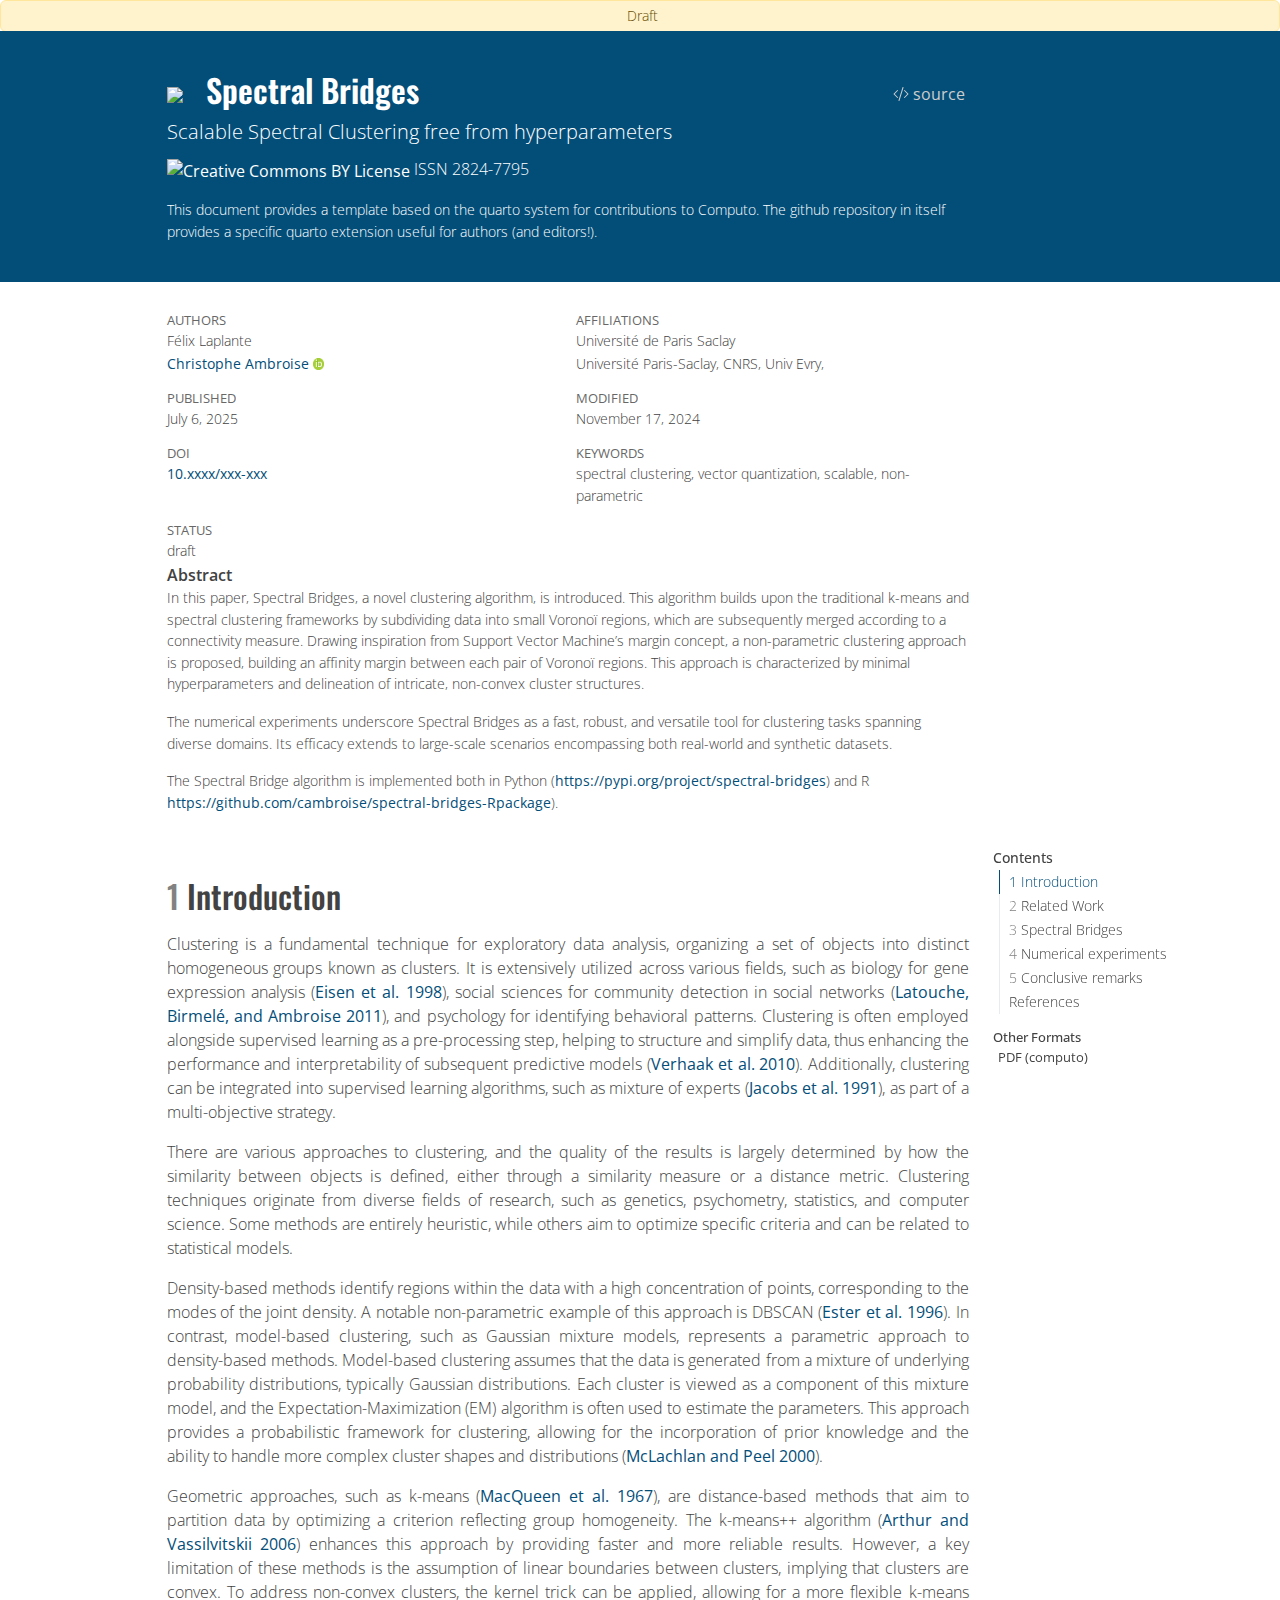
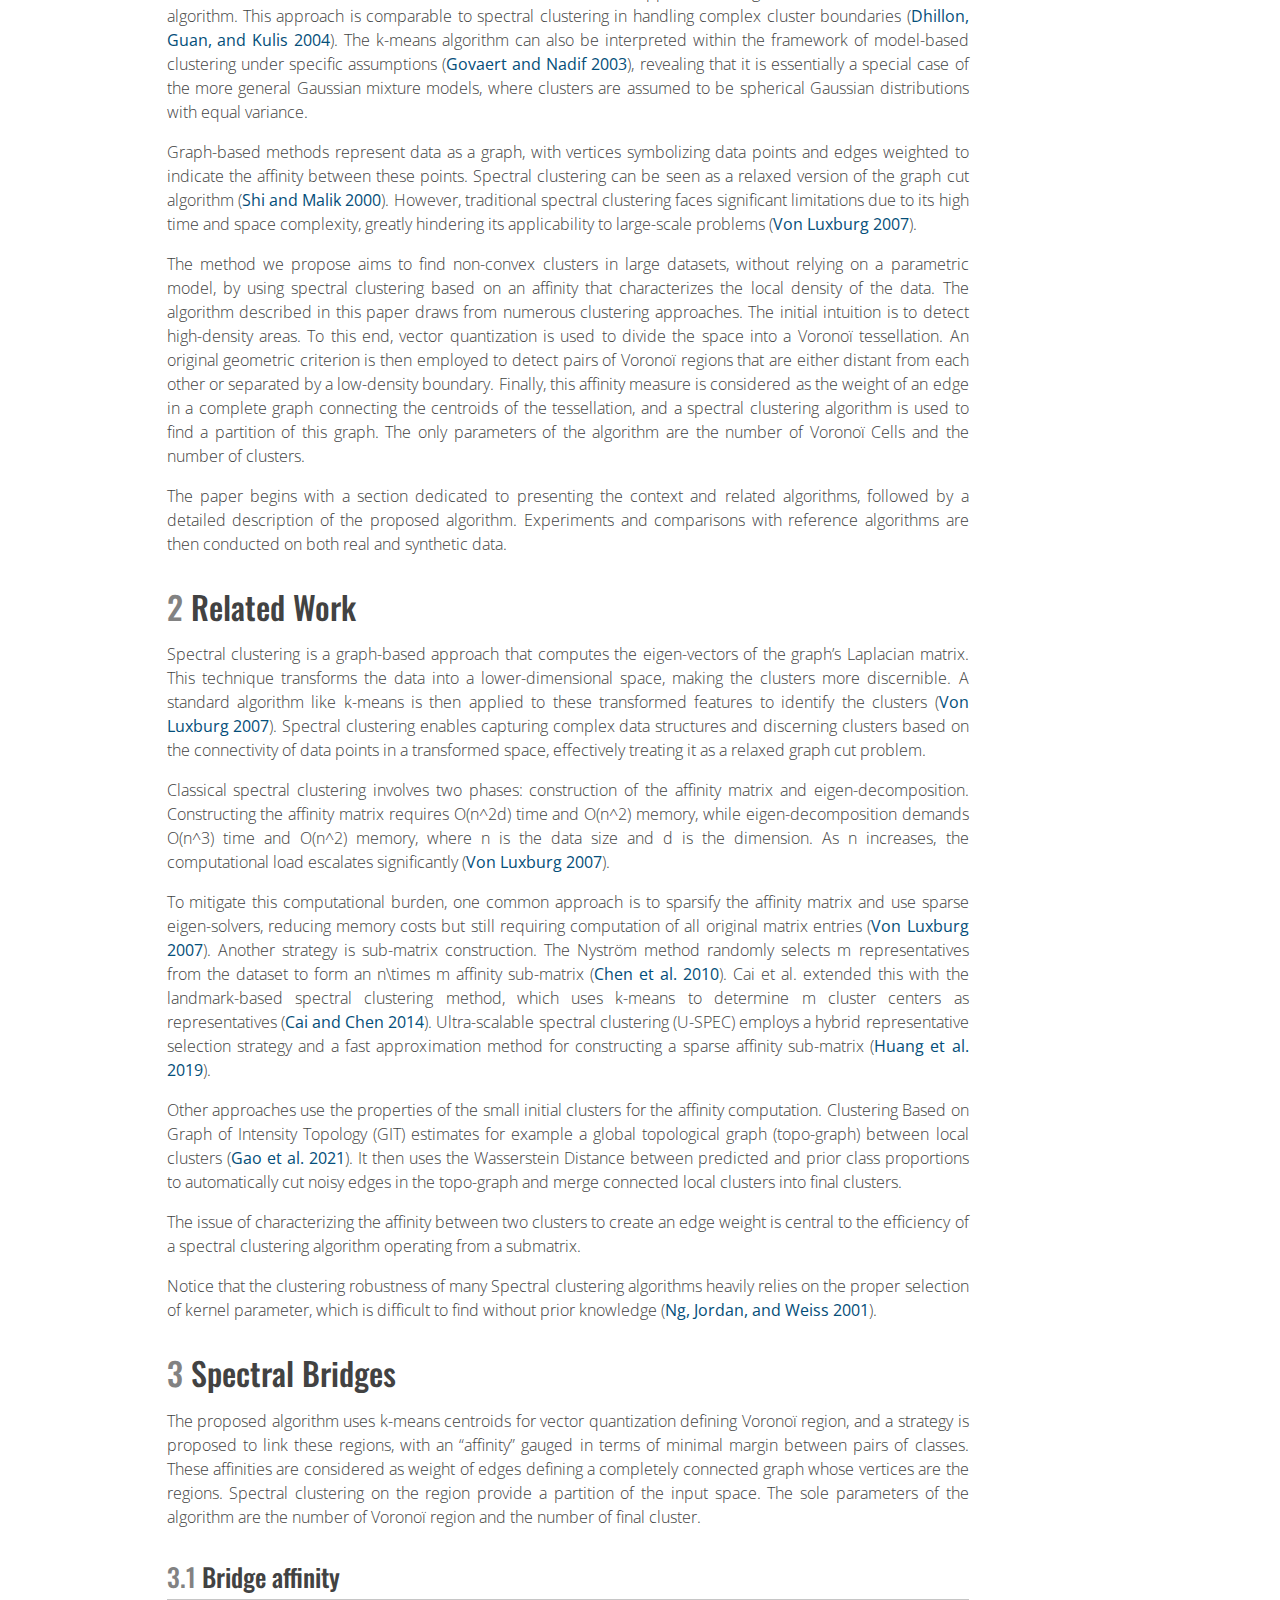
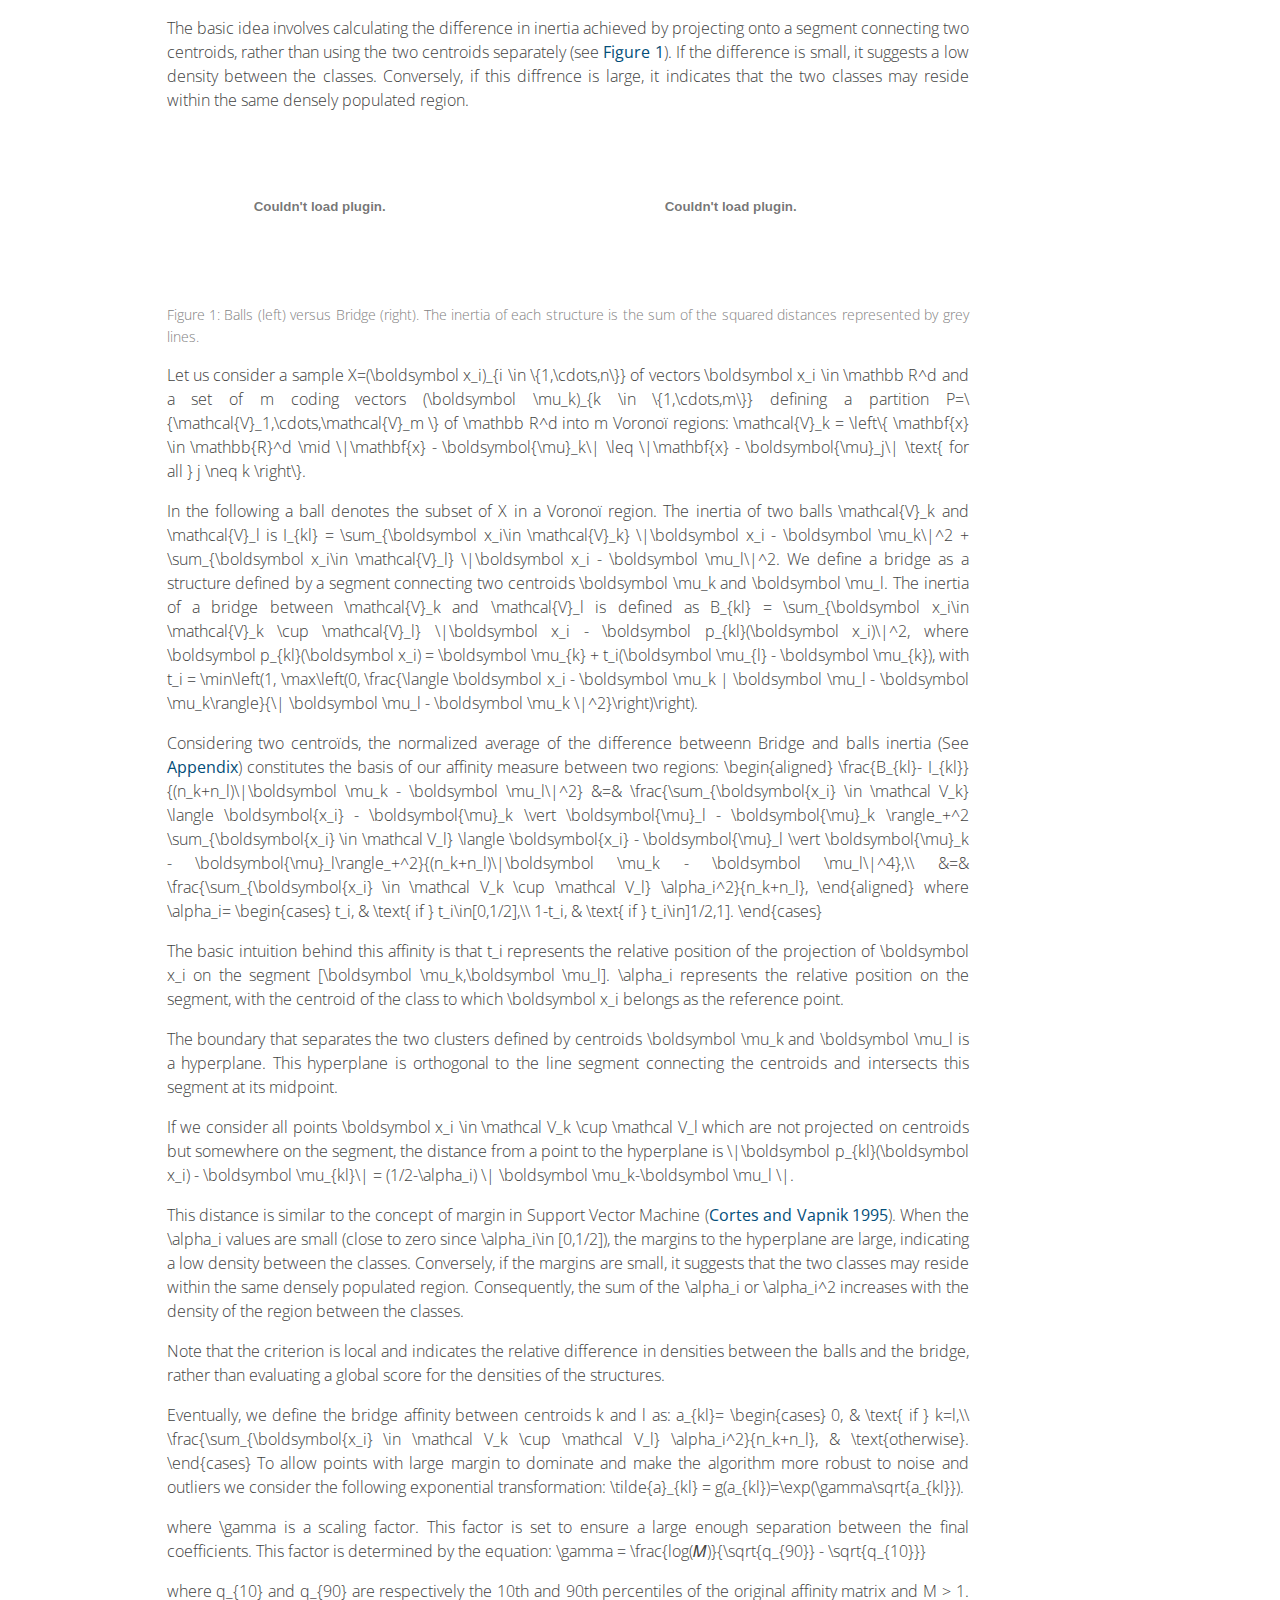
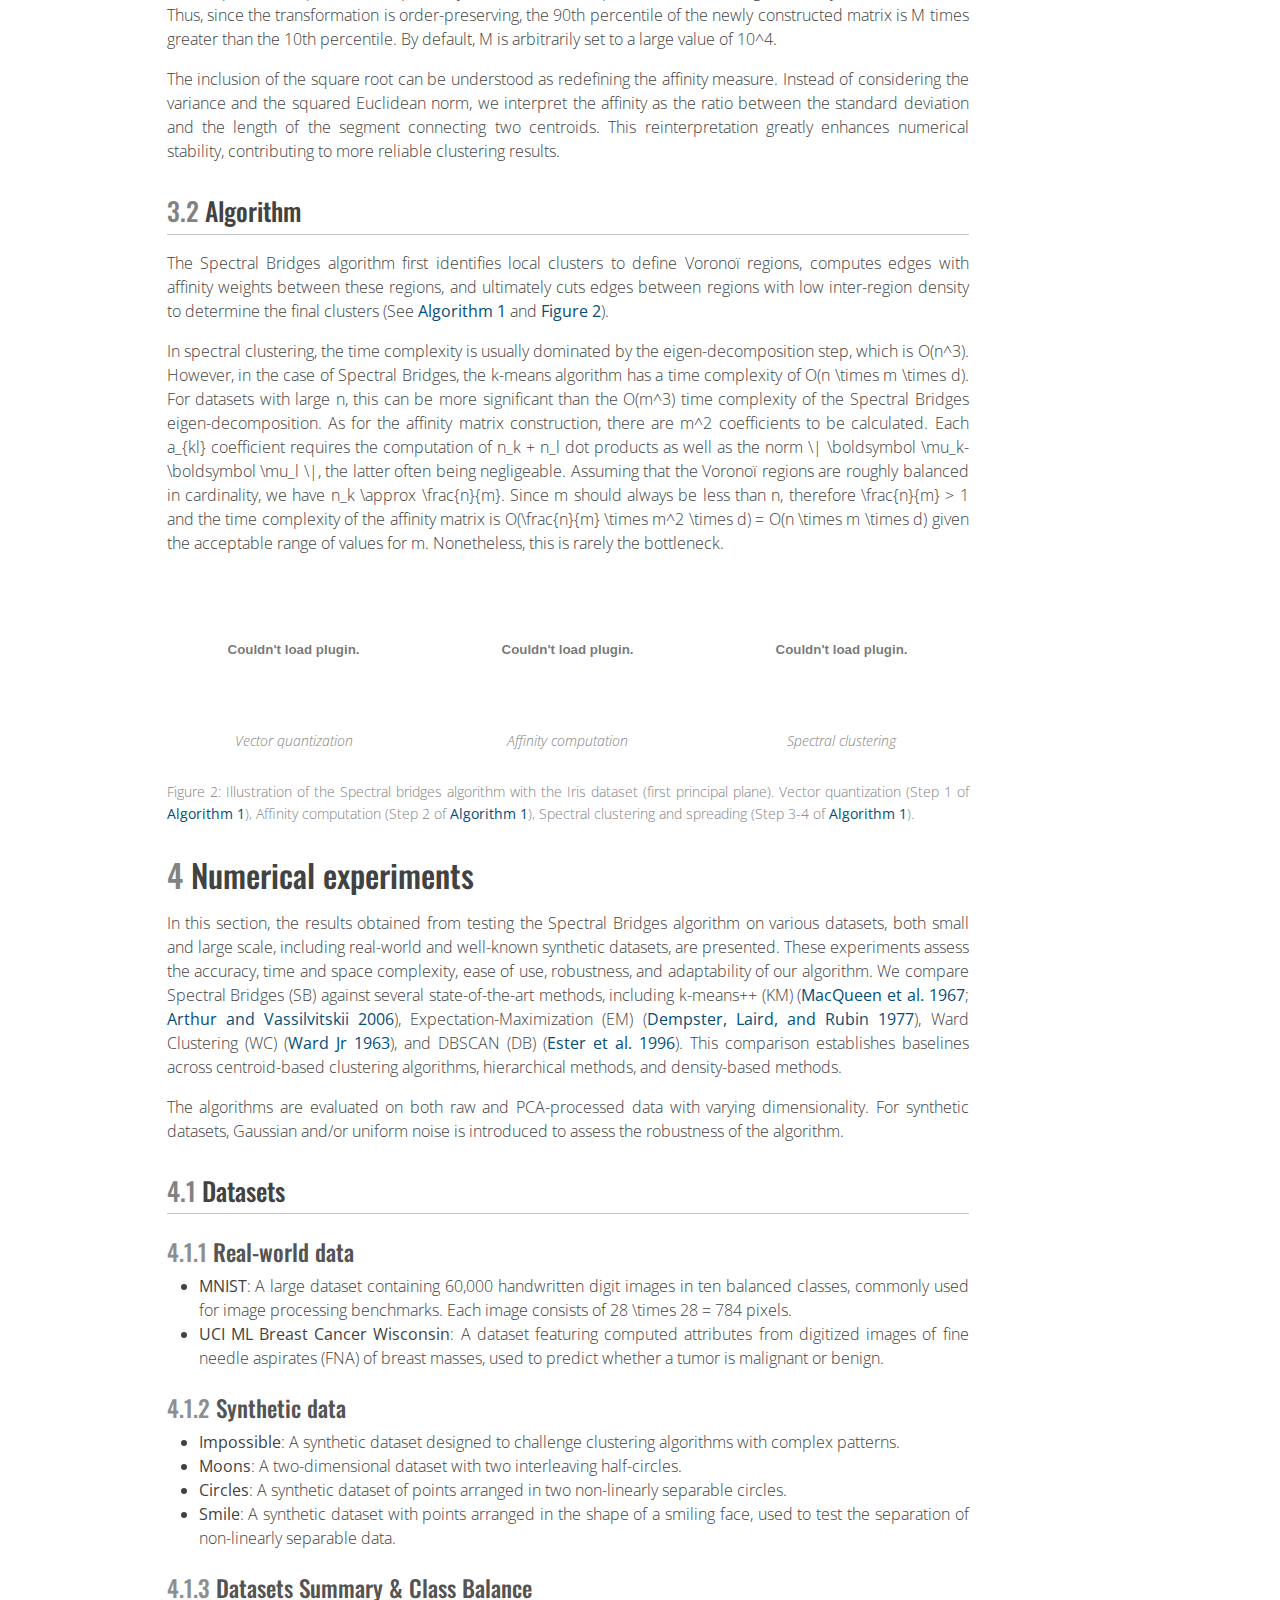
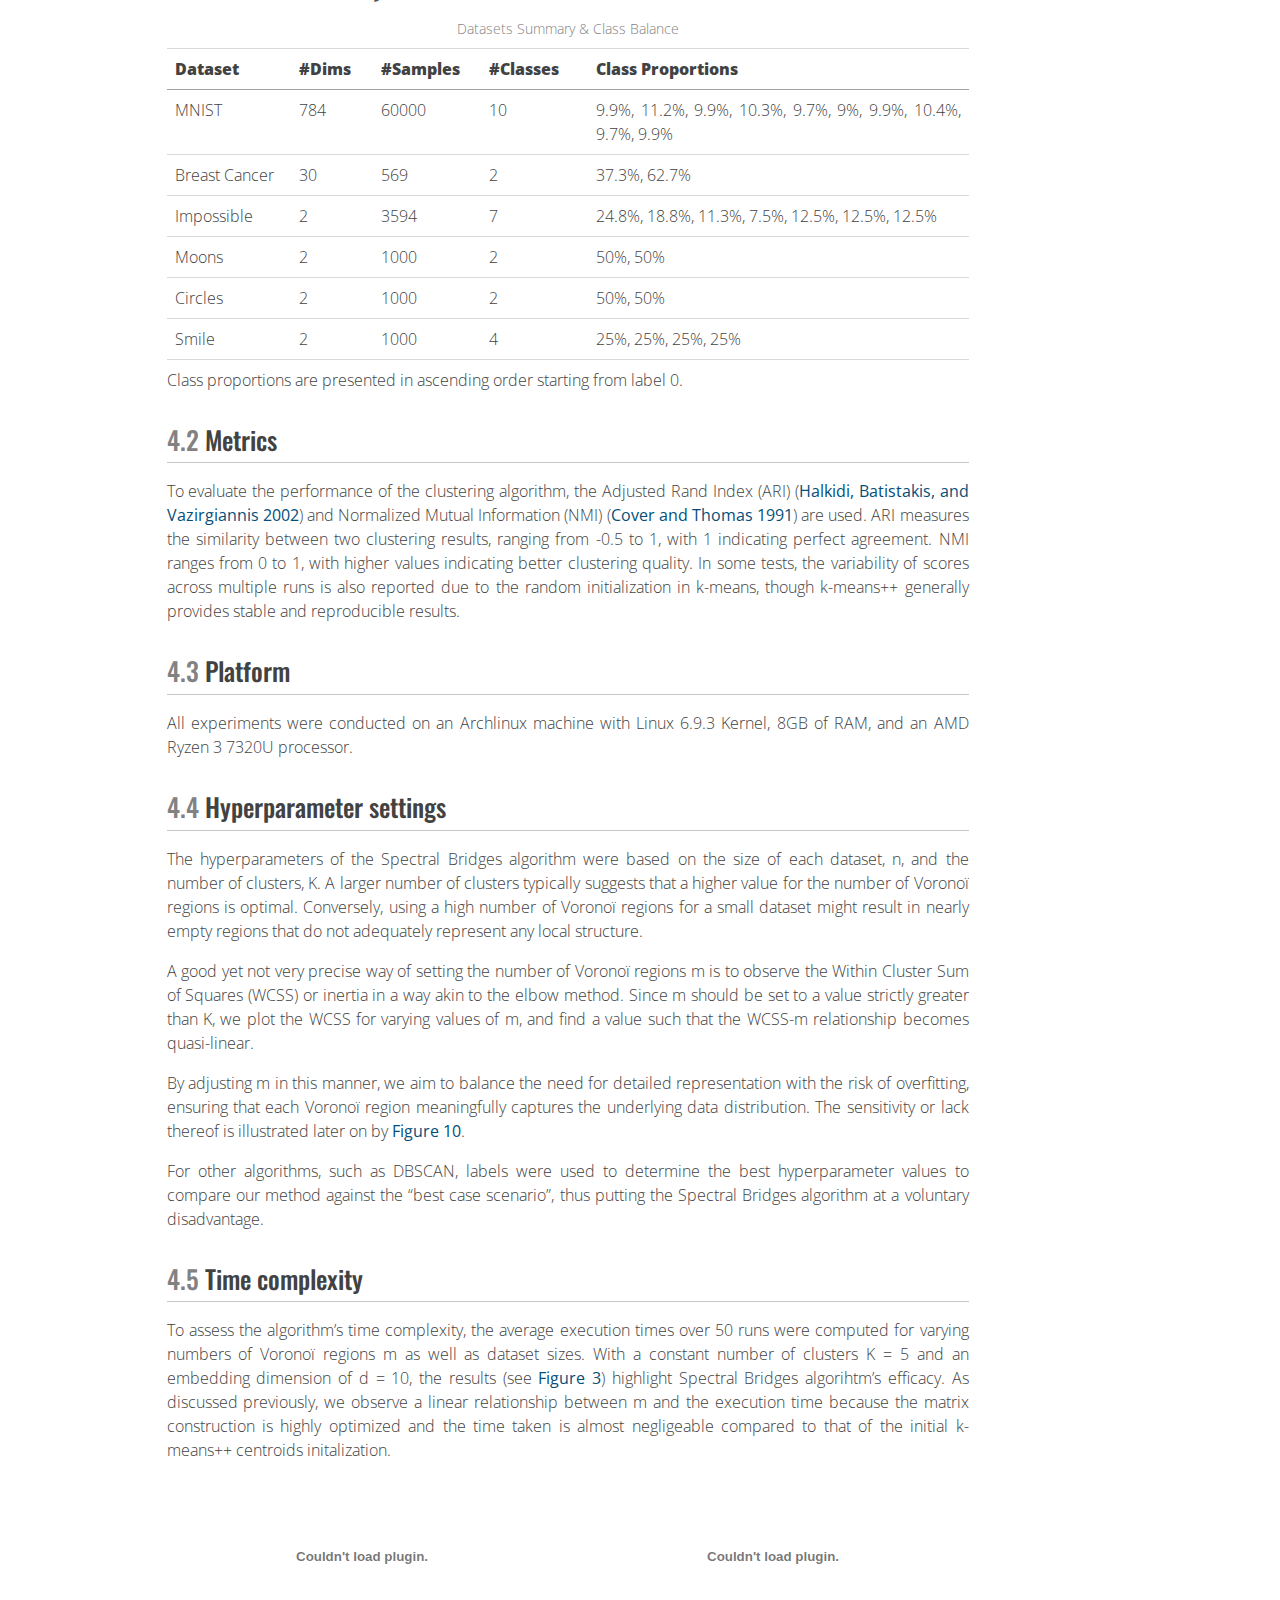
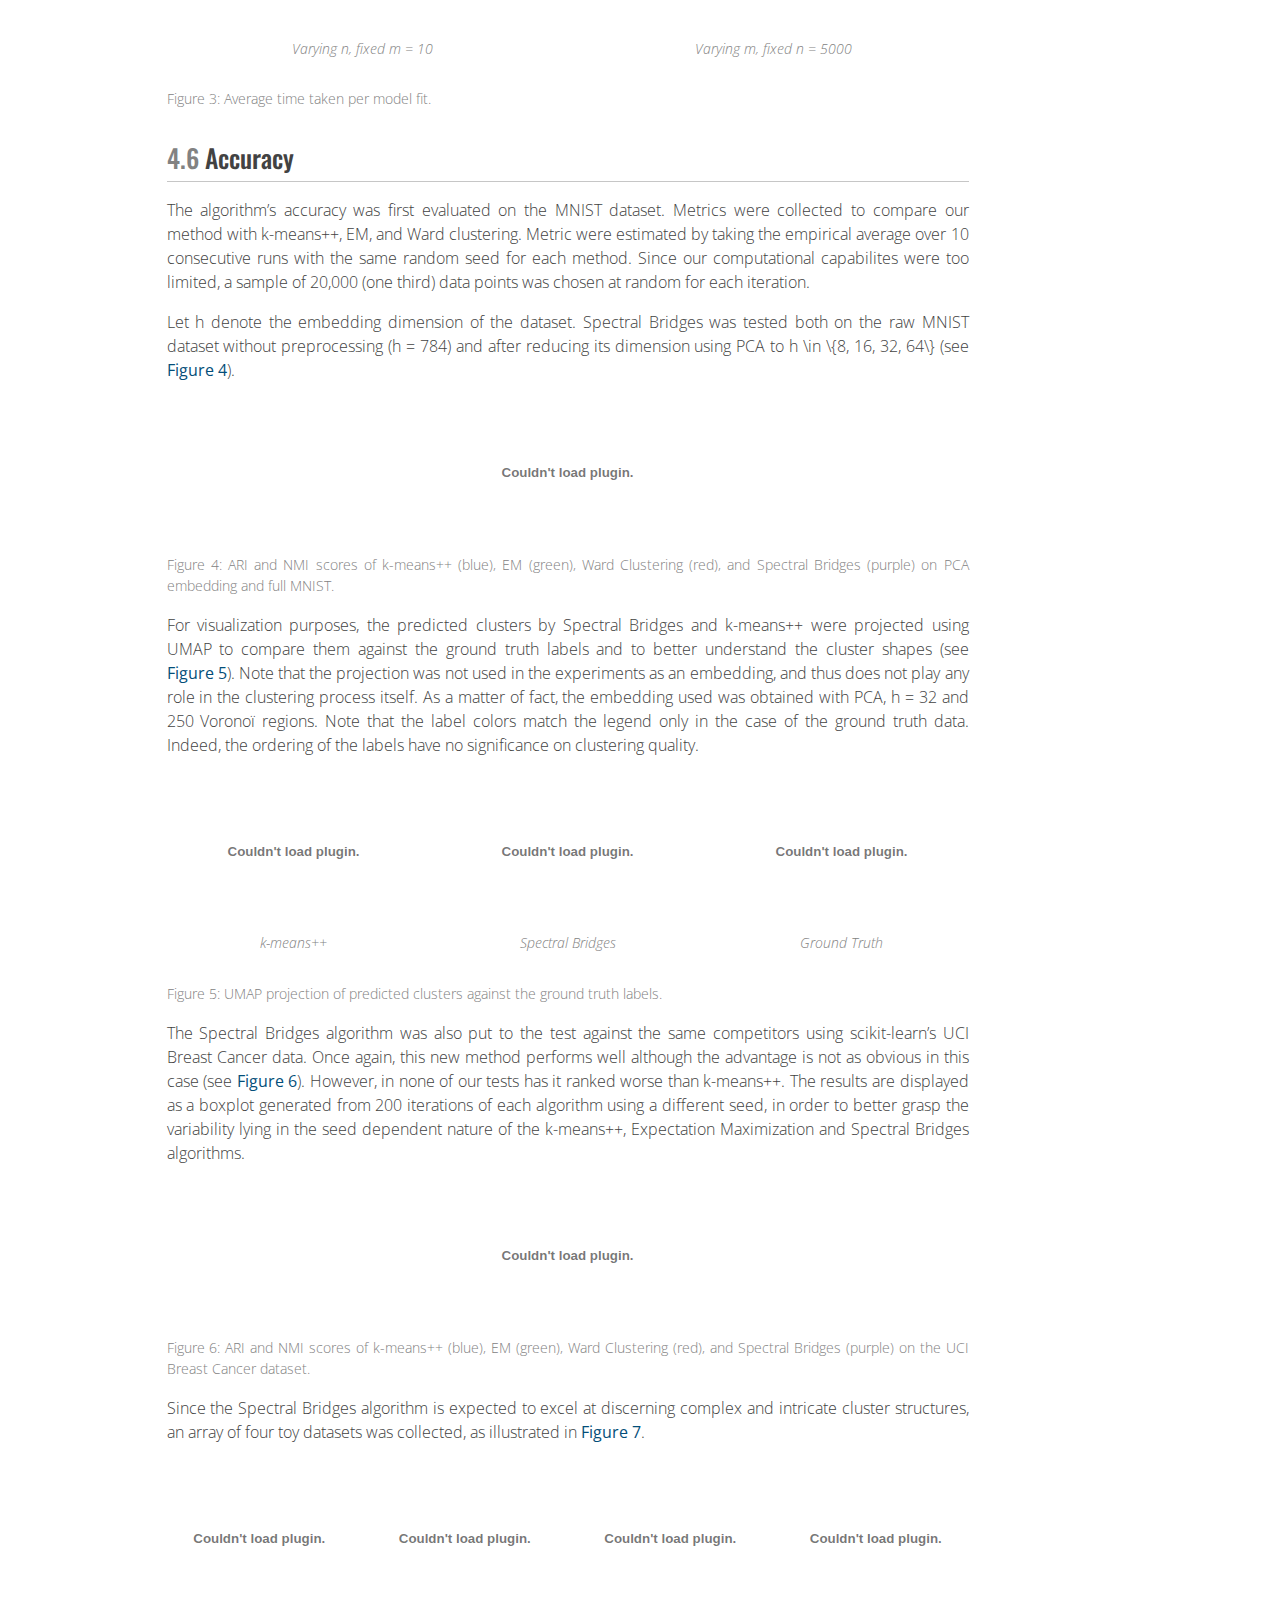
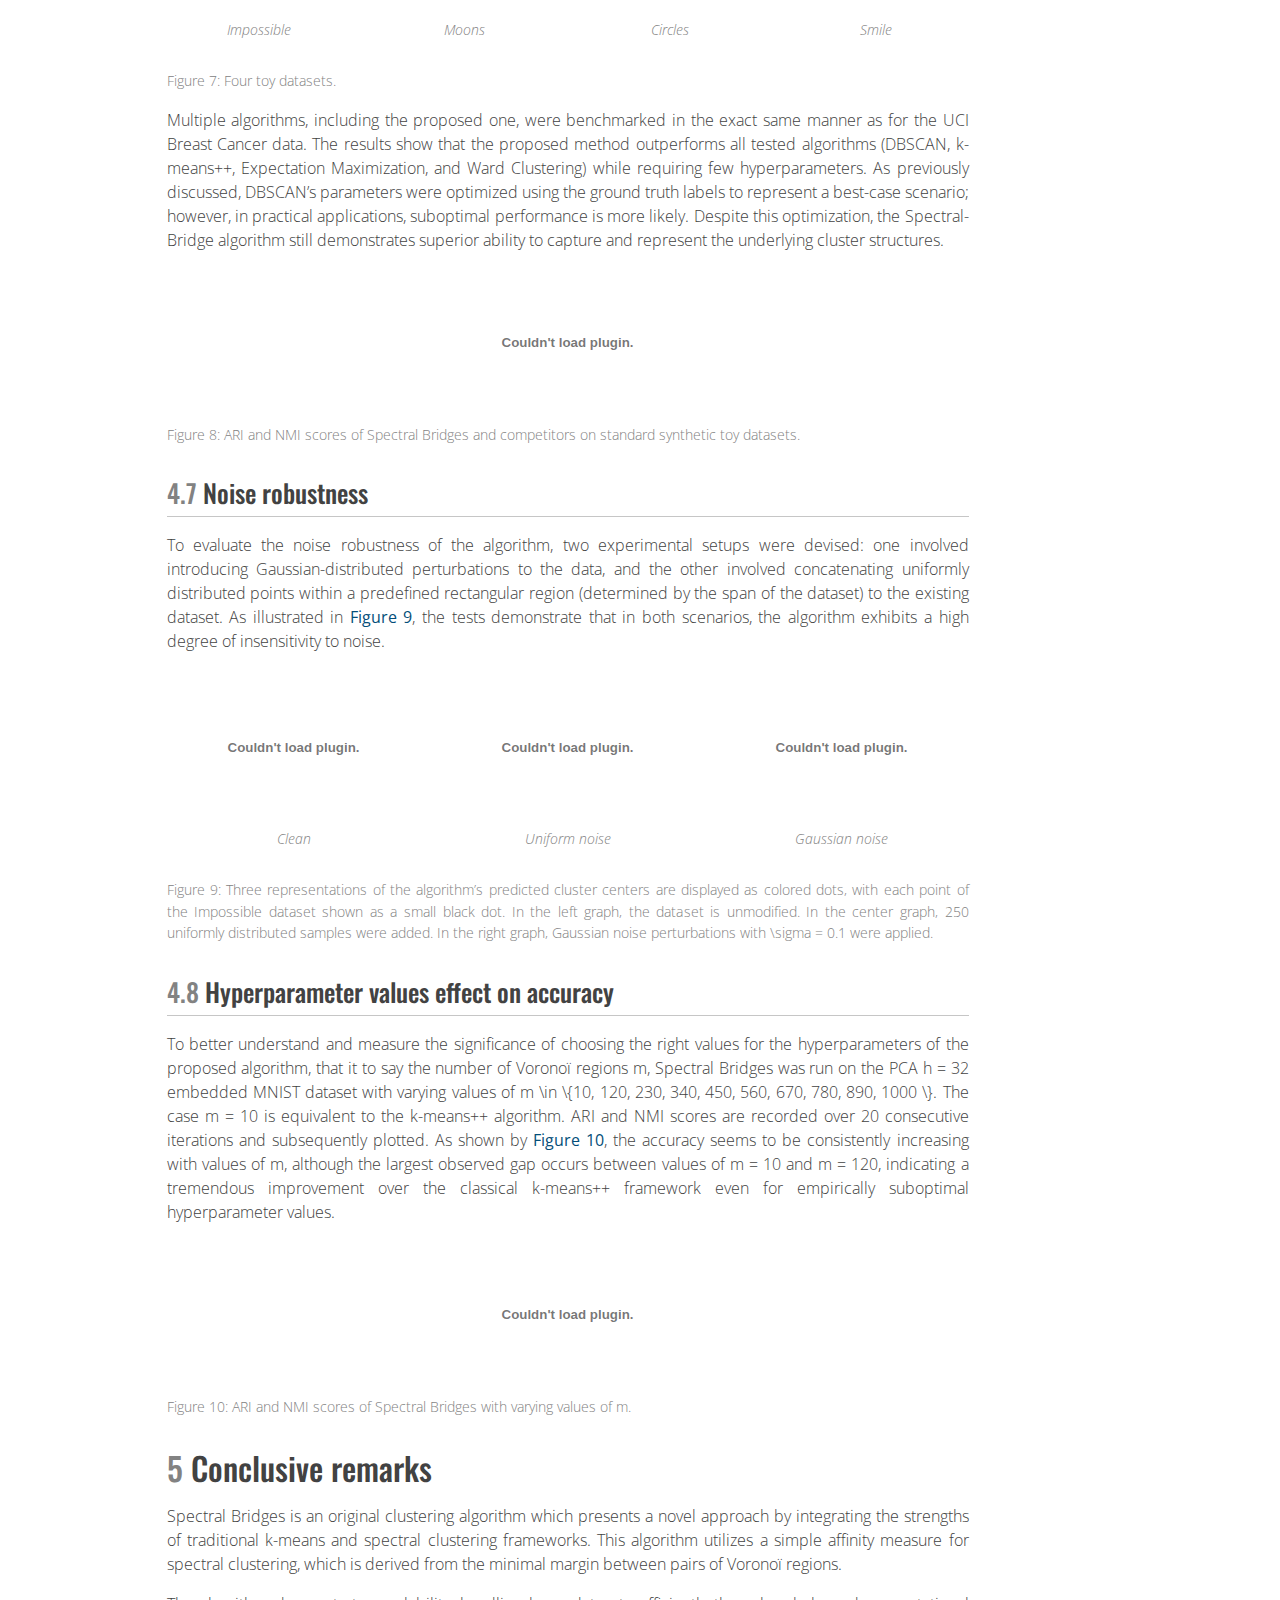
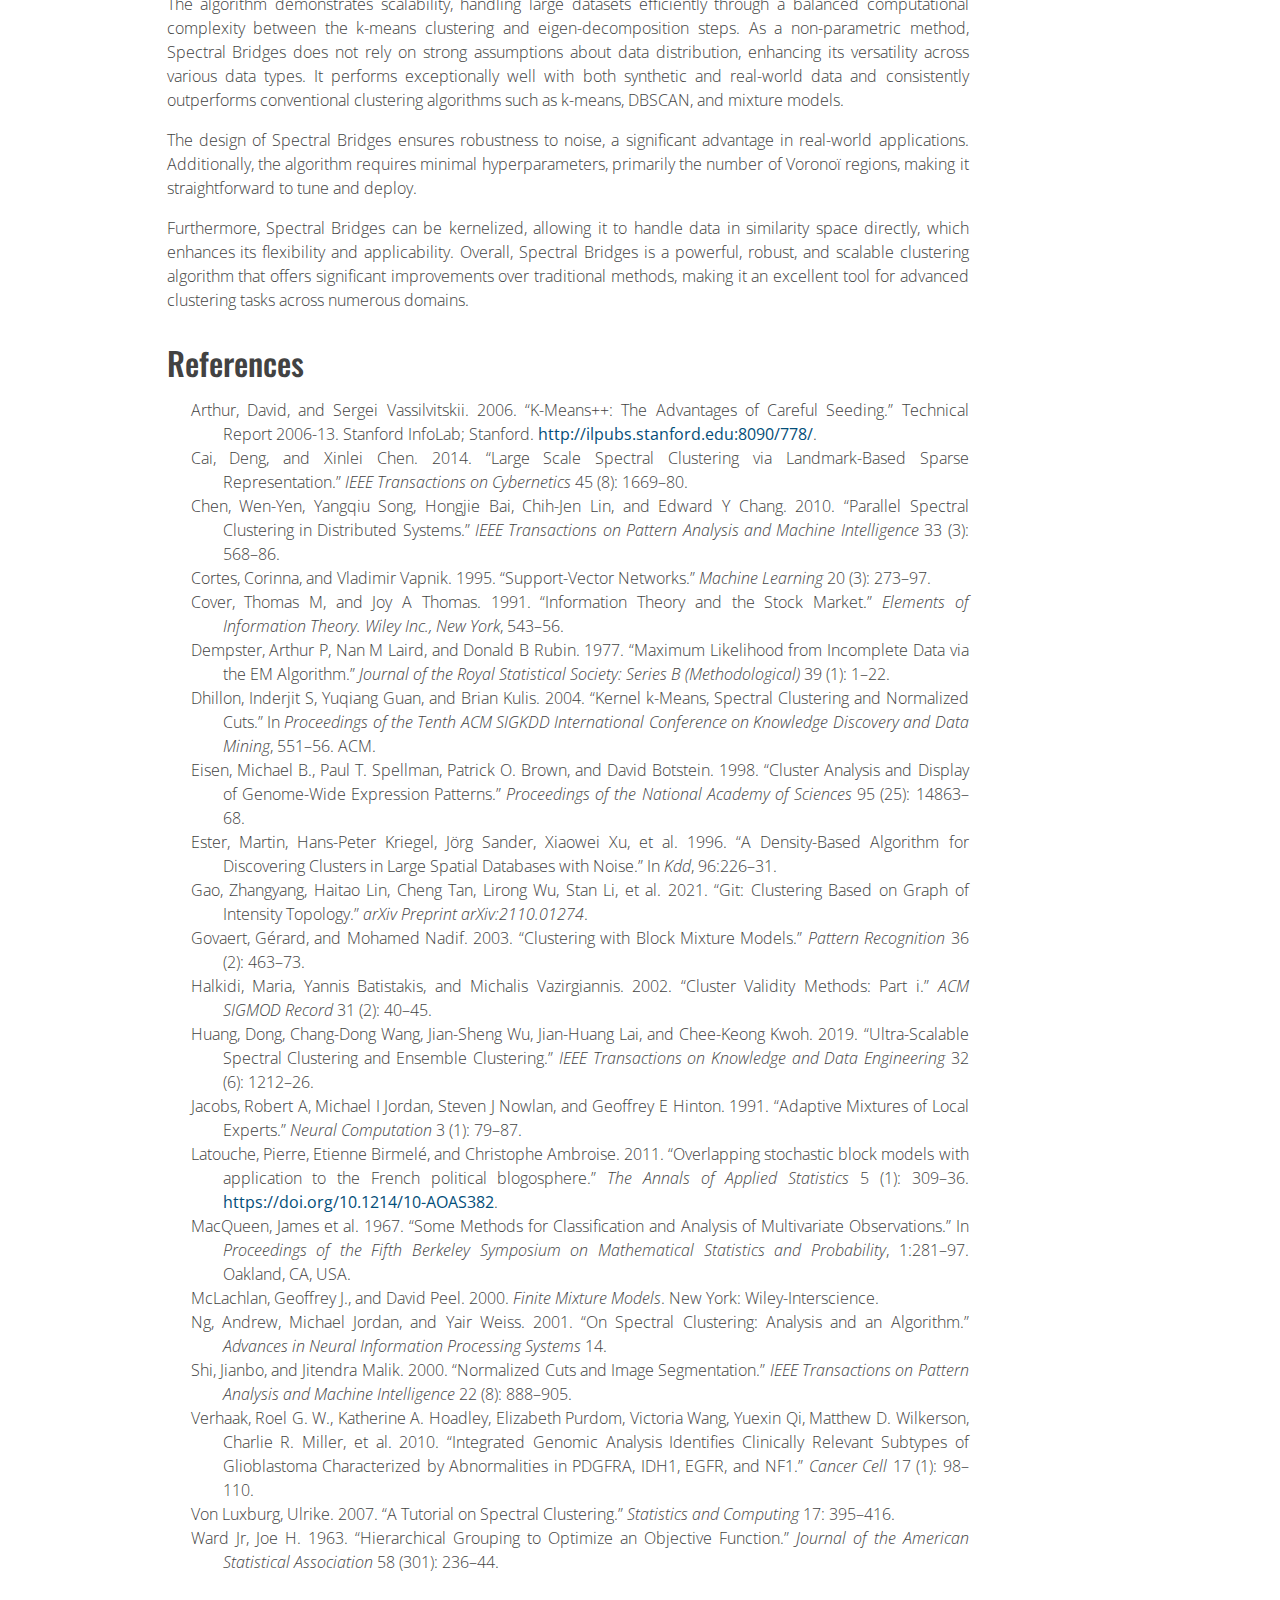
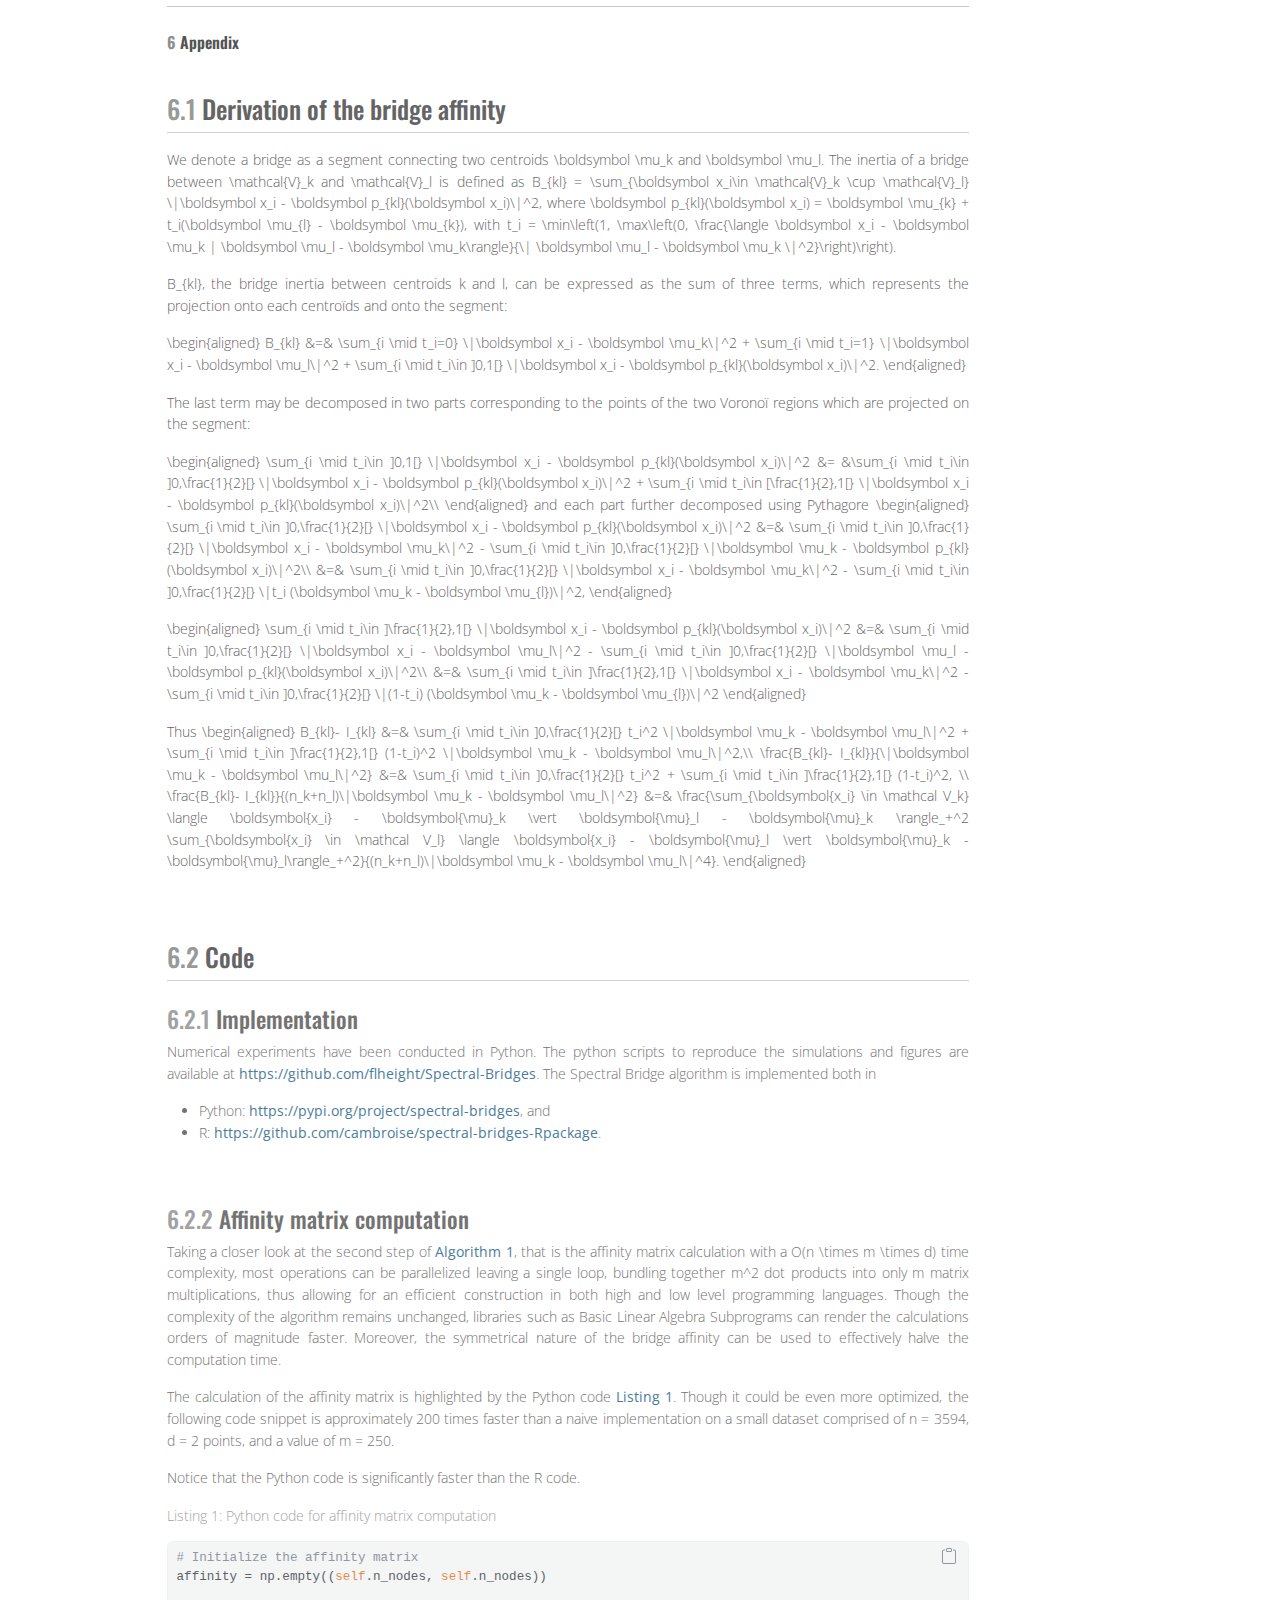
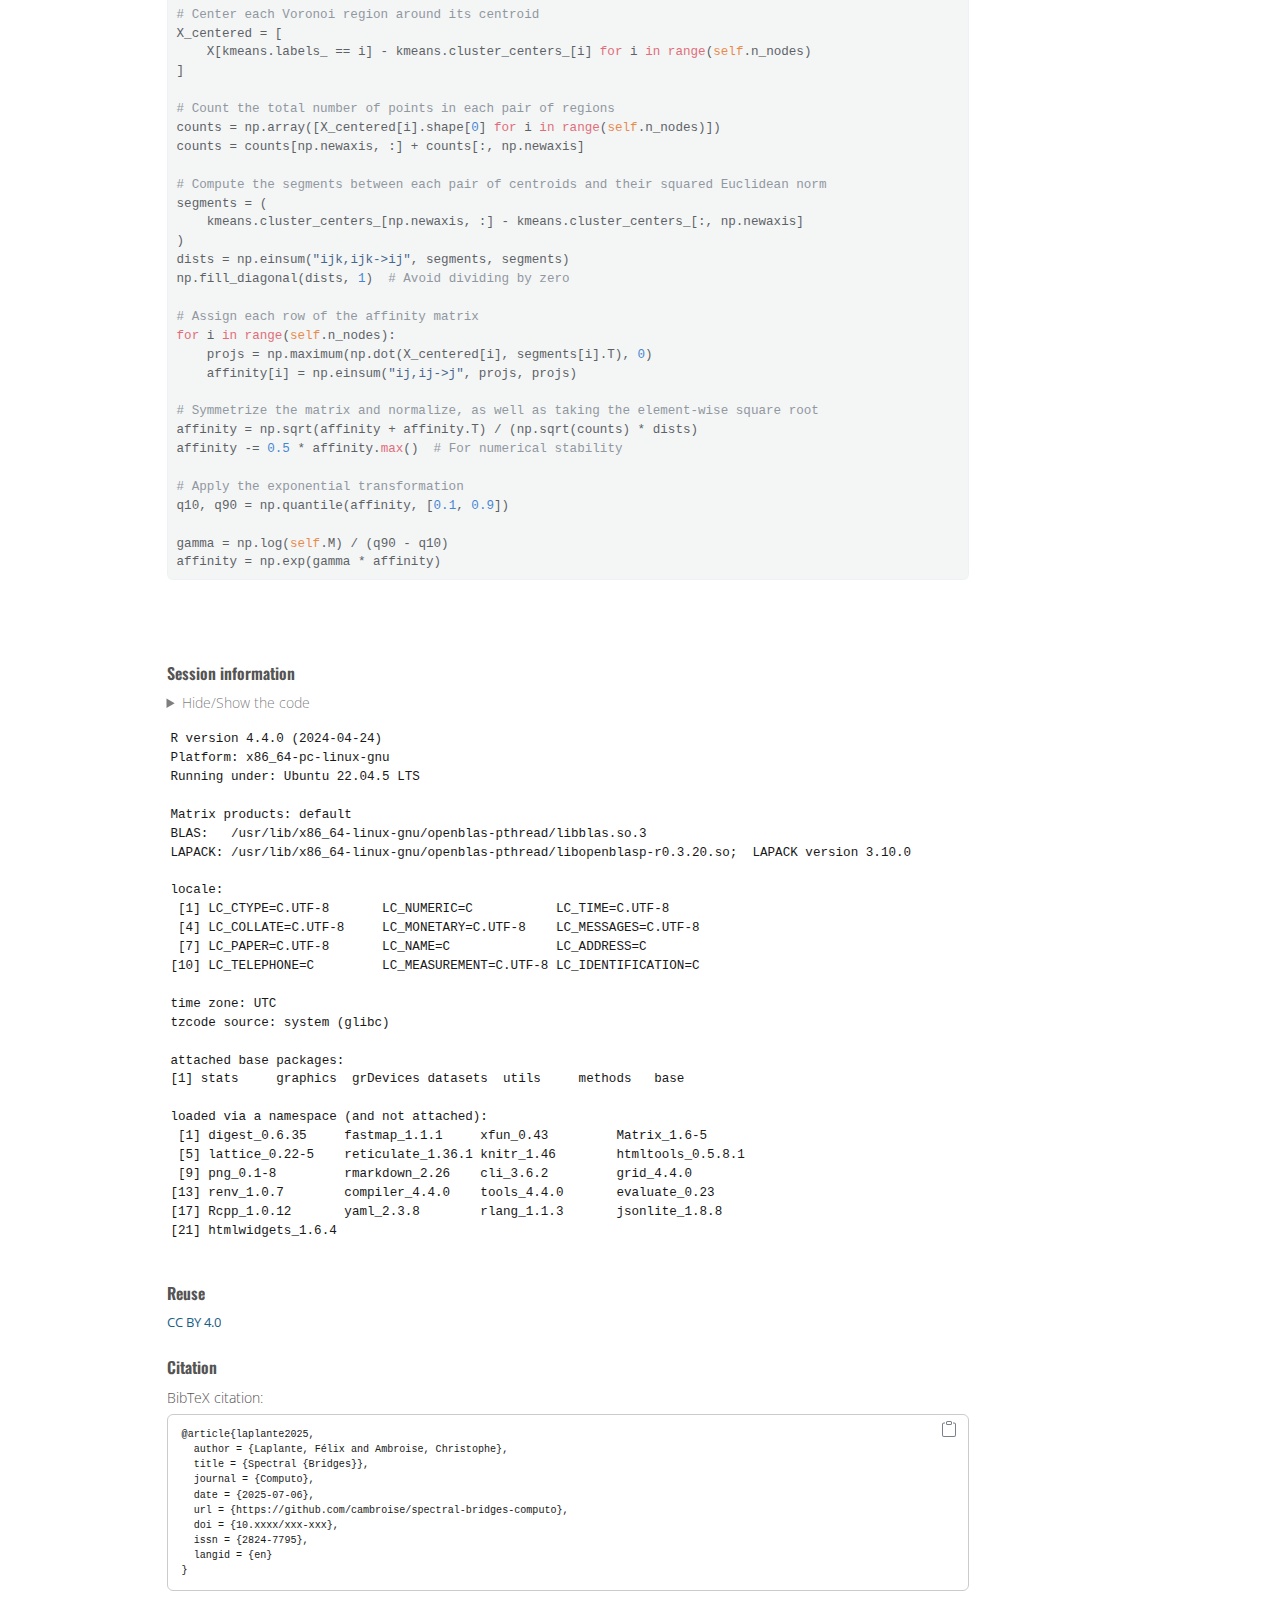
==== spectral-bridges.html @ 2902e380 "Built site for gh-pages" ====
<!DOCTYPE html>
<html xmlns="http://www.w3.org/1999/xhtml" lang="en" xml:lang="en"><head>

<meta charset="utf-8">
<meta name="generator" content="quarto-1.6.36">

<meta name="viewport" content="width=device-width, initial-scale=1.0, user-scalable=yes">

<meta name="author" content="Félix Laplante">
<meta name="author" content="Christophe Ambroise">
<meta name="dcterms.date" content="2025-07-06">
<meta name="keywords" content="spectral clustering, vector quantization, scalable, non-parametric">
<meta name="description" content="This document provides a template based on the quarto system for contributions to Computo. The github repository in itself provides a specific quarto extension useful for authors (and editors!).">

<title>Spectral Bridges</title>
<style>
code{white-space: pre-wrap;}
span.smallcaps{font-variant: small-caps;}
div.columns{display: flex; gap: min(4vw, 1.5em);}
div.column{flex: auto; overflow-x: auto;}
div.hanging-indent{margin-left: 1.5em; text-indent: -1.5em;}
ul.task-list{list-style: none;}
ul.task-list li input[type="checkbox"] {
  width: 0.8em;
  margin: 0 0.8em 0.2em -1em; /* quarto-specific, see https://github.com/quarto-dev/quarto-cli/issues/4556 */ 
  vertical-align: middle;
}
/* CSS for syntax highlighting */
pre > code.sourceCode { white-space: pre; position: relative; }
pre > code.sourceCode > span { line-height: 1.25; }
pre > code.sourceCode > span:empty { height: 1.2em; }
.sourceCode { overflow: visible; }
code.sourceCode > span { color: inherit; text-decoration: inherit; }
div.sourceCode { margin: 1em 0; }
pre.sourceCode { margin: 0; }
@media screen {
div.sourceCode { overflow: auto; }
}
@media print {
pre > code.sourceCode { white-space: pre-wrap; }
pre > code.sourceCode > span { display: inline-block; text-indent: -5em; padding-left: 5em; }
}
pre.numberSource code
  { counter-reset: source-line 0; }
pre.numberSource code > span
  { position: relative; left: -4em; counter-increment: source-line; }
pre.numberSource code > span > a:first-child::before
  { content: counter(source-line);
    position: relative; left: -1em; text-align: right; vertical-align: baseline;
    border: none; display: inline-block;
    -webkit-touch-callout: none; -webkit-user-select: none;
    -khtml-user-select: none; -moz-user-select: none;
    -ms-user-select: none; user-select: none;
    padding: 0 4px; width: 4em;
  }
pre.numberSource { margin-left: 3em;  padding-left: 4px; }
div.sourceCode
  {   }
@media screen {
pre > code.sourceCode > span > a:first-child::before { text-decoration: underline; }
}
/* CSS for citations */
div.csl-bib-body { }
div.csl-entry {
  clear: both;
  margin-bottom: 0em;
}
.hanging-indent div.csl-entry {
  margin-left:2em;
  text-indent:-2em;
}
div.csl-left-margin {
  min-width:2em;
  float:left;
}
div.csl-right-inline {
  margin-left:2em;
  padding-left:1em;
}
div.csl-indent {
  margin-left: 2em;
}</style>


<script src="spectral-bridges_files/libs/clipboard/clipboard.min.js"></script>
<script src="spectral-bridges_files/libs/quarto-html/quarto.js"></script>
<script src="spectral-bridges_files/libs/quarto-html/popper.min.js"></script>
<script src="spectral-bridges_files/libs/quarto-html/tippy.umd.min.js"></script>
<script src="spectral-bridges_files/libs/quarto-html/anchor.min.js"></script>
<link href="spectral-bridges_files/libs/quarto-html/tippy.css" rel="stylesheet">
<link href="spectral-bridges_files/libs/quarto-html/quarto-syntax-highlighting-722b7ecd703fa194e825a0d619ad685e.css" rel="stylesheet" id="quarto-text-highlighting-styles">
<script src="spectral-bridges_files/libs/bootstrap/bootstrap.min.js"></script>
<link href="spectral-bridges_files/libs/bootstrap/bootstrap-icons.css" rel="stylesheet">
<link href="spectral-bridges_files/libs/bootstrap/bootstrap-e35c0e35dfd6bcb003f02fe20022d222.min.css" rel="stylesheet" append-hash="true" id="quarto-bootstrap" data-mode="light">
<script src="spectral-bridges_files/libs/quarto-contrib/pseudocode-2.4.1/pseudocode.min.js"></script>
<link href="spectral-bridges_files/libs/quarto-contrib/pseudocode-2.4.1/pseudocode.min.css" rel="stylesheet">
<style>

      .quarto-title-block .quarto-title-banner h1,
      .quarto-title-block .quarto-title-banner h2,
      .quarto-title-block .quarto-title-banner h3,
      .quarto-title-block .quarto-title-banner h4,
      .quarto-title-block .quarto-title-banner h5,
      .quarto-title-block .quarto-title-banner h6
      {
        color: #FFFFFF;
      }

      .quarto-title-block .quarto-title-banner {
        color: #FFFFFF;
background: #034E79;
      }
</style>
<meta name="quarto:status" content="draft">

  <script>window.backupDefine = window.define; window.define = undefined;</script><script src="https://cdn.jsdelivr.net/npm/katex@latest/dist/katex.min.js"></script>
  <script>document.addEventListener("DOMContentLoaded", function () {
 var mathElements = document.getElementsByClassName("math");
 var macros = [];
 for (var i = 0; i < mathElements.length; i++) {
  var texText = mathElements[i].firstChild;
  if (mathElements[i].tagName == "SPAN") {
   katex.render(texText.data, mathElements[i], {
    displayMode: mathElements[i].classList.contains('display'),
    throwOnError: false,
    macros: macros,
    fleqn: false
   });
}}});
  </script>
  <script>window.define = window.backupDefine; window.backupDefine = undefined;</script><link rel="stylesheet" href="https://cdn.jsdelivr.net/npm/katex@latest/dist/katex.min.css">

<script type="text/javascript">
const typesetMath = (el) => {
  if (window.MathJax) {
    // MathJax Typeset
    window.MathJax.typeset([el]);
  } else if (window.katex) {
    // KaTeX Render
    var mathElements = el.getElementsByClassName("math");
    var macros = [];
    for (var i = 0; i < mathElements.length; i++) {
      var texText = mathElements[i].firstChild;
      if (mathElements[i].tagName == "SPAN") {
        window.katex.render(texText.data, mathElements[i], {
          displayMode: mathElements[i].classList.contains('display'),
          throwOnError: false,
          macros: macros,
          fleqn: false
        });
      }
    }
  }
}
window.Quarto = {
  typesetMath
};
</script>

<meta name="citation_title" content="Spectral Bridges">
<meta name="citation_keywords" content="spectral clustering,vector quantization,scalable,non-parametric">
<meta name="citation_author" content="Félix Laplante">
<meta name="citation_author" content="Christophe Ambroise">
<meta name="citation_publication_date" content="2025-07-06">
<meta name="citation_cover_date" content="2025-07-06">
<meta name="citation_year" content="2025">
<meta name="citation_online_date" content="2025-07-06">
<meta name="citation_fulltext_html_url" content="https://github.com/cambroise/spectral-bridges-computo">
<meta name="citation_doi" content="10.xxxx/xxx-xxx">
<meta name="citation_issn" content="2824-7795">
<meta name="citation_language" content="en">
<meta name="citation_journal_title" content="Computo">
<meta name="citation_reference" content="citation_title=On spectral clustering: Analysis and an algorithm;,citation_author=Andrew Ng;,citation_author=Michael Jordan;,citation_author=Yair Weiss;,citation_publication_date=2001;,citation_cover_date=2001;,citation_year=2001;,citation_volume=14;,citation_journal_title=Advances in neural information processing systems;">
<meta name="citation_reference" content="citation_title=Elements of information theory;,citation_author=Thomas M. Cover;,citation_author=Joy A. Thomas;,citation_publication_date=1991;,citation_cover_date=1991;,citation_year=1991;,citation_isbn=978-0-471-06259-2;">
<meta name="citation_reference" content="citation_title=Cluster validity methods: Part i;,citation_author=Maria Halkidi;,citation_author=Yannis Batistakis;,citation_author=Michalis Vazirgiannis;,citation_publication_date=2002;,citation_cover_date=2002;,citation_year=2002;,citation_issue=2;,citation_volume=31;,citation_journal_title=ACM SIGMOD Record;,citation_publisher=ACM New York, NY, USA;">
<meta name="citation_reference" content="citation_title=Information theory and the stock market;,citation_author=Thomas M Cover;,citation_author=Joy A Thomas;,citation_publication_date=1991;,citation_cover_date=1991;,citation_year=1991;,citation_journal_title=Elements of Information Theory. Wiley Inc., New York;">
<meta name="citation_reference" content="citation_title=Hierarchical grouping to optimize an objective function;,citation_author=Joe H Ward Jr;,citation_publication_date=1963;,citation_cover_date=1963;,citation_year=1963;,citation_issue=301;,citation_volume=58;,citation_journal_title=Journal of the American Statistical Association;,citation_publisher=Taylor &amp;amp;amp; Francis;">
<meta name="citation_reference" content="citation_title=Finite mixture models;,citation_author=Geoffrey J. McLachlan;,citation_author=David Peel;,citation_publication_date=2000;,citation_cover_date=2000;,citation_year=2000;,citation_isbn=9780471006268;">
<meta name="citation_reference" content="citation_title=Clustering with block mixture models;,citation_author=Gérard Govaert;,citation_author=Mohamed Nadif;,citation_publication_date=2003;,citation_cover_date=2003;,citation_year=2003;,citation_issue=2;,citation_volume=36;,citation_journal_title=Pattern Recognition;,citation_publisher=Elsevier;">
<meta name="citation_reference" content="citation_title=Kernel k-means, spectral clustering and normalized cuts;,citation_author=Inderjit S Dhillon;,citation_author=Yuqiang Guan;,citation_author=Brian Kulis;,citation_publication_date=2004;,citation_cover_date=2004;,citation_year=2004;,citation_conference_title=Proceedings of the tenth ACM SIGKDD international conference on knowledge discovery and data mining;,citation_conference=ACM;">
<meta name="citation_reference" content="citation_title=K-means++: The advantages of careful seeding;,citation_abstract=The k-means method is a widely used clustering technique that seeks to minimize the average squared distance between points in the same cluster. Although it offers no accuracy guarantees, its simplicity and speed are very appealing in practice. By augmenting k-means with a simple, randomized seeding technique, we obtain an algorithm that is $O(\log k)$-competitive with the optimal clustering. Experiments show our augmentation improves both the speed and the accuracy of k-means, often quite dramatically.;,citation_author=David Arthur;,citation_author=Sergei Vassilvitskii;,citation_publication_date=2006;,citation_cover_date=2006;,citation_year=2006;,citation_fulltext_html_url=http://ilpubs.stanford.edu:8090/778/;,citation_technical_report_institution=Stanford InfoLab; Stanford;,citation_technical_report_number=2006-13;">
<meta name="citation_reference" content="citation_title=Normalized cuts and image segmentation;,citation_author=Jianbo Shi;,citation_author=Jitendra Malik;,citation_publication_date=2000;,citation_cover_date=2000;,citation_year=2000;,citation_issue=8;,citation_volume=22;,citation_journal_title=IEEE Transactions on Pattern Analysis and Machine Intelligence;,citation_publisher=IEEE;">
<meta name="citation_reference" content="citation_title=Maximum likelihood from incomplete data via the EM algorithm;,citation_author=Arthur P Dempster;,citation_author=Nan M Laird;,citation_author=Donald B Rubin;,citation_publication_date=1977;,citation_cover_date=1977;,citation_year=1977;,citation_issue=1;,citation_volume=39;,citation_journal_title=Journal of the Royal Statistical Society: Series B (Methodological);,citation_publisher=Wiley Online Library;">
<meta name="citation_reference" content="citation_title=Integrated genomic analysis identifies clinically relevant subtypes of glioblastoma characterized by abnormalities in PDGFRA, IDH1, EGFR, and NF1;,citation_author=Roel G. W. Verhaak;,citation_author=Katherine A. Hoadley;,citation_author=Elizabeth Purdom;,citation_author=Victoria Wang;,citation_author=Yuexin Qi;,citation_author=Matthew D. Wilkerson;,citation_author=Charlie R. Miller;,citation_author=Li Ding;,citation_author=Todd Golub;,citation_author=Jill P. Mesirov;,citation_author=Gabriela Alexe;,citation_author=Michael Lawrence;,citation_author=Michael O’Kelly;,citation_author=Pablo Tamayo;,citation_author=Bruce A. Weir;,citation_author=Stacey Gabriel;,citation_author=Wendy Winckler;,citation_author=Shubhada Gupta;,citation_author=Henrik Bengtsson;,citation_author=Lakshmi Jakkula;,citation_author=Heidi S. Feiler;,citation_author=Jennifer G. Hodgson;,citation_author=Christopher D. James;,citation_author=Jann N. Sarkaria;,citation_author=Cameron Brennan;,citation_author=Arnold Kahn;,citation_author=Paul T. Spellman;,citation_author=Richard K. Wilson;,citation_author=Terence P. Speed;,citation_author=Joe W. Gray;,citation_author=Matthew Meyerson;,citation_author=Gad Getz;,citation_author=Charles M. Perou;,citation_author=D. Neil Hayes;,citation_publication_date=2010;,citation_cover_date=2010;,citation_year=2010;,citation_issue=1;,citation_volume=17;,citation_journal_title=Cancer Cell;,citation_publisher=Elsevier;">
<meta name="citation_reference" content="citation_title=Cluster analysis and display of genome-wide expression patterns;,citation_author=Michael B. Eisen;,citation_author=Paul T. Spellman;,citation_author=Patrick O. Brown;,citation_author=David Botstein;,citation_publication_date=1998;,citation_cover_date=1998;,citation_year=1998;,citation_issue=25;,citation_volume=95;,citation_journal_title=Proceedings of the National Academy of Sciences;,citation_publisher=National Acad Sciences;">
<meta name="citation_reference" content="citation_title=Overlapping stochastic block models with application to the French political blogosphere;,citation_author=Pierre Latouche;,citation_author=Etienne Birmelé;,citation_author=Christophe Ambroise;,citation_publication_date=2011;,citation_cover_date=2011;,citation_year=2011;,citation_fulltext_html_url=https://doi.org/10.1214/10-AOAS382;,citation_issue=1;,citation_doi=10.1214/10-AOAS382;,citation_volume=5;,citation_journal_title=The Annals of Applied Statistics;,citation_publisher=Institute of Mathematical Statistics;">
<meta name="citation_reference" content="citation_title=Adaptive mixtures of local experts;,citation_author=Robert A Jacobs;,citation_author=Michael I Jordan;,citation_author=Steven J Nowlan;,citation_author=Geoffrey E Hinton;,citation_publication_date=1991;,citation_cover_date=1991;,citation_year=1991;,citation_issue=1;,citation_volume=3;,citation_journal_title=Neural computation;,citation_publisher=MIT Press;">
<meta name="citation_reference" content="citation_title=Git: Clustering based on graph of intensity topology;,citation_author=Zhangyang Gao;,citation_author=Haitao Lin;,citation_author=Cheng Tan;,citation_author=Lirong Wu;,citation_author=Stan Li;,citation_author=others;,citation_publication_date=2021;,citation_cover_date=2021;,citation_year=2021;,citation_journal_title=arXiv preprint arXiv:2110.01274;">
<meta name="citation_reference" content="citation_title=Large scale spectral clustering via landmark-based sparse representation;,citation_author=Deng Cai;,citation_author=Xinlei Chen;,citation_publication_date=2014;,citation_cover_date=2014;,citation_year=2014;,citation_issue=8;,citation_volume=45;,citation_journal_title=IEEE transactions on cybernetics;,citation_publisher=IEEE;">
<meta name="citation_reference" content="citation_title=Parallel spectral clustering in distributed systems;,citation_author=Wen-Yen Chen;,citation_author=Yangqiu Song;,citation_author=Hongjie Bai;,citation_author=Chih-Jen Lin;,citation_author=Edward Y Chang;,citation_publication_date=2010;,citation_cover_date=2010;,citation_year=2010;,citation_issue=3;,citation_volume=33;,citation_journal_title=IEEE transactions on pattern analysis and machine intelligence;,citation_publisher=IEEE;">
<meta name="citation_reference" content="citation_title=Ultra-scalable spectral clustering and ensemble clustering;,citation_author=Dong Huang;,citation_author=Chang-Dong Wang;,citation_author=Jian-Sheng Wu;,citation_author=Jian-Huang Lai;,citation_author=Chee-Keong Kwoh;,citation_publication_date=2019;,citation_cover_date=2019;,citation_year=2019;,citation_issue=6;,citation_volume=32;,citation_journal_title=IEEE Transactions on Knowledge and Data Engineering;,citation_publisher=IEEE;">
<meta name="citation_reference" content="citation_title=Support-vector networks;,citation_author=Corinna Cortes;,citation_author=Vladimir Vapnik;,citation_publication_date=1995;,citation_cover_date=1995;,citation_year=1995;,citation_issue=3;,citation_volume=20;,citation_journal_title=Machine learning;,citation_publisher=Springer;">
<meta name="citation_reference" content="citation_title=Computo: Reproducible computational/algorithmic contributions in statistics and machine learning;,citation_author=Computo Team;,citation_publication_date=2021;,citation_cover_date=2021;,citation_year=2021;,citation_journal_title=computo;">
<meta name="citation_reference" content="citation_title=R: A language and environment for statistical computing;,citation_author=R Core Team;,citation_publication_date=2020;,citation_cover_date=2020;,citation_year=2020;,citation_fulltext_html_url=https://www.R-project.org/;">
<meta name="citation_reference" content="citation_title=Reticulate: Interface to python;,citation_author=Kevin Ushey;,citation_author=JJ Allaire;,citation_author=Yuan Tang;,citation_publication_date=2020;,citation_cover_date=2020;,citation_year=2020;,citation_fulltext_html_url=https://github.com/rstudio/reticulate;">
<meta name="citation_reference" content="citation_title=Python: An ecosystem for scientific computing;,citation_author=Fernando Perez;,citation_author=Brian E Granger;,citation_author=John D Hunter;,citation_publication_date=2011;,citation_cover_date=2011;,citation_year=2011;,citation_issue=2;,citation_volume=13;,citation_journal_title=Computing in Science
&amp;amp;amp; Engineering;,citation_publisher=AIP Publishing;">
<meta name="citation_reference" content="citation_title=Some methods for classification and analysis of multivariate observations;,citation_author=James MacQueen;,citation_author=others;,citation_publication_date=1967;,citation_cover_date=1967;,citation_year=1967;,citation_volume=1;,citation_conference_title=Proceedings of the fifth berkeley symposium on mathematical statistics and probability;,citation_conference=Oakland, CA, USA;">
<meta name="citation_reference" content="citation_title=On a class of repulsive mixture models;,citation_abstract=Finite or infinite mixture models are routinely used in Bayesian statistical practice for tasks such as clustering or density estimation. Such models are very attractive due to their flexibility and tractability. However, a common problem in fitting these or other discrete models to data is that they tend to produce a large number of overlapping clusters. Some attention has been given in the statistical literature to models that include a repulsive feature, i.e., that encourage separation of mixture components. We study here a method that has been shown to achieve this goal without sacrificing flexibility or model fit. The model is a special case of Gibbs measures, with a parameter that controls the level of repulsion that allows construction of d-dimensional probability densities whose coordinates tend to repel each other. This approach was successfully used for density regression in Quinlan et al. (J Stat Comput Simul 88(15):2931–2947, 2018). We detail some of the global properties of the repulsive family of distributions and offer some further insight by means of a small simulation study.;,citation_author=José J. Quinlan;,citation_author=Fernando A. Quintana;,citation_author=Garritt L. Page;,citation_publication_date=2021-06-01;,citation_cover_date=2021-06-01;,citation_year=2021;,citation_fulltext_html_url=https://doi.org/10.1007/s11749-020-00726-y;,citation_issue=2;,citation_doi=10.1007/s11749-020-00726-y;,citation_issn=1863-8260;,citation_volume=30;,citation_journal_title=TEST;">
<meta name="citation_reference" content="citation_title=A stochastic PCA and SVD algorithm with an exponential convergence rate;,citation_abstract=We describe and analyze a simple algorithm for principal component analysis and singular value decomposition, VR-PCA, which uses computationally cheap stochastic iterations, yet converges exponentially fast to the optimal solution. In contrast, existing algorithms suffer either from slow convergence, or computationally intensive iterations whose runtime scales with the data size. The algorithm builds on a recent variance-reduced stochastic gradient technique, which was previously analyzed for strongly convex optimization, whereas here we apply it to an inherently non-convex problem, using a very different analysis.;,citation_author=Ohad Shamir;,citation_editor=Francis Bach;,citation_editor=David Blei;,citation_publication_date=2015;,citation_cover_date=2015;,citation_year=2015;,citation_fulltext_html_url=https://proceedings.mlr.press/v37/shamir15.html;,citation_volume=37;,citation_conference_title=Proceedings of the 32nd international conference on machine learning;,citation_conference=PMLR;,citation_series_title=Proceedings of machine learning research;">
<meta name="citation_reference" content="citation_title=Approche probabiliste en classification automatique et contraintes de voisinage;,citation_author=Christophe Ambroise;,citation_publication_date=1996;,citation_cover_date=1996;,citation_year=1996;,citation_dissertation_institution=Compiègne;">
<meta name="citation_reference" content="citation_title=The self-organizing map;,citation_author=Teuvo Kohonen;,citation_publication_date=1990;,citation_cover_date=1990;,citation_year=1990;,citation_issue=9;,citation_volume=78;,citation_journal_title=Proceedings of the IEEE;,citation_publisher=IEEE;">
<meta name="citation_reference" content="citation_title=A tutorial on spectral clustering;,citation_author=Ulrike Von Luxburg;,citation_publication_date=2007;,citation_cover_date=2007;,citation_year=2007;,citation_volume=17;,citation_journal_title=Statistics and computing;,citation_publisher=Springer;">
<meta name="citation_reference" content="citation_title=A density-based algorithm for discovering clusters in large spatial databases with noise;,citation_author=Martin Ester;,citation_author=Hans-Peter Kriegel;,citation_author=Jörg Sander;,citation_author=Xiaowei Xu;,citation_author=others;,citation_publication_date=1996;,citation_cover_date=1996;,citation_year=1996;,citation_volume=96;,citation_conference_title=Kdd;">
<meta name="citation_reference" content="citation_title=The art of writing a scientific article;,citation_author=J. Geer;,citation_author=J. A. J. Hanraads;,citation_author=R. A. Lupton;,citation_publication_date=2000;,citation_cover_date=2000;,citation_year=2000;,citation_volume=163;,citation_journal_title=J. Sci. Commun.;">
<meta name="citation_reference" content="citation_title=The elements of style;,citation_author=W. Strunk Jr.;,citation_author=E. B. White;,citation_publication_date=1979;,citation_cover_date=1979;,citation_year=1979;">
<meta name="citation_reference" content="citation_title=How to prepare an electronic version of your article;,citation_author=G. R. Mettam;,citation_author=L. B. Adams;,citation_editor=B. S. Jones;,citation_editor=R. Z. Smith;,citation_publication_date=1999;,citation_cover_date=1999;,citation_year=1999;,citation_inbook_title=Introduction to the electronic age;">
</head>

<body><div id="quarto-draft-alert" class="alert alert-warning"><i class="bi bi-pencil-square"></i>Draft</div>

<header id="title-block-header" class="quarto-title-block default page-columns page-full">
  
  <div class="quarto-title-banner page-columns page-full">
    <div class="quarto-title column-body">
      <div class="quarto-title-block"><div><h1 class="title"><a href="https://computo.sfds.asso.fr">
        <img src="https://computo.sfds.asso.fr/assets/img/logo_notext_white.png" height="60px">
      </a> &nbsp; Spectral Bridges</h1><button type="button" class="btn code-tools-button" id="quarto-code-tools-source"><i class="bi"></i> source</button></div></div>
            <p class="subtitle lead">Scalable Spectral Clustering free from hyperparameters</p>
            <p><a href="http://creativecommons.org/licenses/by/4.0/"><img src="https://i.creativecommons.org/l/by/4.0/80x15.png" alt="Creative Commons BY License"></a>
ISSN 2824-7795</p>
            <div>
        <div class="description">
          <p>This document provides a template based on the quarto system for contributions to Computo. The github repository in itself provides a specific quarto extension useful for authors (and editors!).</p>
        </div>
      </div>
                </div>
  </div>
    
    <div class="quarto-title-meta-author">
      <div class="quarto-title-meta-heading">Authors</div>
      <div class="quarto-title-meta-heading">Affiliations</div>
          
          <div class="quarto-title-meta-contents">
        Félix Laplante 
      </div>
          
          <div class="quarto-title-meta-contents">
              <p class="affiliation">
                  Université de Paris Saclay
                </p>
            </div>
            <div class="quarto-title-meta-contents">
        <a href="https://computo.sfds.asso.fr">Christophe Ambroise</a> <a href="https://orcid.org/0000-0002-8148-0346" class="quarto-title-author-orcid"> <img src="[data-uri]"></a>
      </div>
          
          <div class="quarto-title-meta-contents">
              <p class="affiliation">
                  Université Paris-Saclay, CNRS, Univ Evry,
                </p>
            </div>
        </div>
                    
  <div class="quarto-title-meta">
                                
      <div>
      <div class="quarto-title-meta-heading">Published</div>
      <div class="quarto-title-meta-contents">
        <p class="date">July 6, 2025</p>
      </div>
    </div>
                                    
      <div>
      <div class="quarto-title-meta-heading">Modified</div>
      <div class="quarto-title-meta-contents">
        <p class="date-modified">November 17, 2024</p>
      </div>
    </div>
      
      <div>
      <div class="quarto-title-meta-heading">Doi</div>
      <div class="quarto-title-meta-contents">
        <p class="doi">
          <a href="https://doi.org/10.xxxx/xxx-xxx">10.xxxx/xxx-xxx</a>
        </p>
      </div>
    </div>
                  
      <div>
      <div class="quarto-title-meta-heading">Keywords</div>
      <div class="quarto-title-meta-contents">
        <p class="date">spectral clustering, vector quantization, scalable, non-parametric</p>
      </div>
    </div>
    
    <div>
      <div class="quarto-title-meta-heading">Status</div>
      <div class="quarto-title-meta-contents">
              <p class="date">draft</p>
                  </div>
    </div>

  </div>
                                                
  <div>
    <div class="abstract">
    <div class="abstract-title">Abstract</div>
      <p>In this paper, Spectral Bridges, a novel clustering algorithm, is introduced. This algorithm builds upon the traditional k-means and spectral clustering frameworks by subdividing data into small Voronoï regions, which are subsequently merged according to a connectivity measure. Drawing inspiration from Support Vector Machine’s margin concept, a non-parametric clustering approach is proposed, building an affinity margin between each pair of Voronoï regions. This approach is characterized by minimal hyperparameters and delineation of intricate, non-convex cluster structures.</p>
      <p>The numerical experiments underscore Spectral Bridges as a fast, robust, and versatile tool for clustering tasks spanning diverse domains. Its efficacy extends to large-scale scenarios encompassing both real-world and synthetic datasets.</p>
      <p>The Spectral Bridge algorithm is implemented both in Python (<a href="https://pypi.org/project/spectral-bridges" class="uri">https://pypi.org/project/spectral-bridges</a>) and R <a href="https://github.com/cambroise/spectral-bridges-Rpackage" class="uri">https://github.com/cambroise/spectral-bridges-Rpackage</a>).</p>
    </div>
  </div>

  </header><div id="quarto-content" class="page-columns page-rows-contents page-layout-article">
<div id="quarto-margin-sidebar" class="sidebar margin-sidebar">
  <nav id="TOC" role="doc-toc" class="toc-active">
    <h2 id="toc-title">Contents</h2>
   
  <ul>
  <li><a href="#introduction" id="toc-introduction" class="nav-link active" data-scroll-target="#introduction"><span class="header-section-number">1</span> Introduction</a></li>
  <li><a href="#related-work" id="toc-related-work" class="nav-link" data-scroll-target="#related-work"><span class="header-section-number">2</span> Related Work</a></li>
  <li><a href="#spectral-bridges" id="toc-spectral-bridges" class="nav-link" data-scroll-target="#spectral-bridges"><span class="header-section-number">3</span> Spectral Bridges</a>
  <ul class="collapse">
  <li><a href="#sec-bridge-affinity" id="toc-sec-bridge-affinity" class="nav-link" data-scroll-target="#sec-bridge-affinity"><span class="header-section-number">3.1</span> Bridge affinity</a></li>
  <li><a href="#algorithm" id="toc-algorithm" class="nav-link" data-scroll-target="#algorithm"><span class="header-section-number">3.2</span> Algorithm</a></li>
  </ul></li>
  <li><a href="#numerical-experiments" id="toc-numerical-experiments" class="nav-link" data-scroll-target="#numerical-experiments"><span class="header-section-number">4</span> Numerical experiments</a>
  <ul class="collapse">
  <li><a href="#datasets" id="toc-datasets" class="nav-link" data-scroll-target="#datasets"><span class="header-section-number">4.1</span> Datasets</a>
  <ul class="collapse">
  <li><a href="#real-world-data" id="toc-real-world-data" class="nav-link" data-scroll-target="#real-world-data"><span class="header-section-number">4.1.1</span> Real-world data</a></li>
  <li><a href="#synthetic-data" id="toc-synthetic-data" class="nav-link" data-scroll-target="#synthetic-data"><span class="header-section-number">4.1.2</span> Synthetic data</a></li>
  <li><a href="#datasets-summary-class-balance" id="toc-datasets-summary-class-balance" class="nav-link" data-scroll-target="#datasets-summary-class-balance"><span class="header-section-number">4.1.3</span> Datasets Summary &amp; Class Balance</a></li>
  </ul></li>
  <li><a href="#metrics" id="toc-metrics" class="nav-link" data-scroll-target="#metrics"><span class="header-section-number">4.2</span> Metrics</a></li>
  <li><a href="#platform" id="toc-platform" class="nav-link" data-scroll-target="#platform"><span class="header-section-number">4.3</span> Platform</a></li>
  <li><a href="#hyperparameter-settings" id="toc-hyperparameter-settings" class="nav-link" data-scroll-target="#hyperparameter-settings"><span class="header-section-number">4.4</span> Hyperparameter settings</a></li>
  <li><a href="#time-complexity" id="toc-time-complexity" class="nav-link" data-scroll-target="#time-complexity"><span class="header-section-number">4.5</span> Time complexity</a></li>
  <li><a href="#accuracy" id="toc-accuracy" class="nav-link" data-scroll-target="#accuracy"><span class="header-section-number">4.6</span> Accuracy</a></li>
  <li><a href="#noise-robustness" id="toc-noise-robustness" class="nav-link" data-scroll-target="#noise-robustness"><span class="header-section-number">4.7</span> Noise robustness</a></li>
  <li><a href="#hyperparameter-values-effect-on-accuracy" id="toc-hyperparameter-values-effect-on-accuracy" class="nav-link" data-scroll-target="#hyperparameter-values-effect-on-accuracy"><span class="header-section-number">4.8</span> Hyperparameter values effect on accuracy</a></li>
  </ul></li>
  <li><a href="#conclusive-remarks" id="toc-conclusive-remarks" class="nav-link" data-scroll-target="#conclusive-remarks"><span class="header-section-number">5</span> Conclusive remarks</a></li>
  
  <li><a href="#references" id="toc-references" class="nav-link" data-scroll-target="#references">References</a></li>
  
  </ul>
<div class="quarto-alternate-formats"><h2>Other Formats</h2><ul><li><a href="spectral-bridges.pdf"><i class="bi bi-file-pdf"></i>PDF (computo)</a></li></ul></div></nav>
</div>
<main class="content quarto-banner-title-block" id="quarto-document-content">




<section id="introduction" class="level1" data-number="1">
<h1 data-number="1"><span class="header-section-number">1</span> Introduction</h1>
<p>Clustering is a fundamental technique for exploratory data analysis, organizing a set of objects into distinct homogeneous groups known as clusters. It is extensively utilized across various fields, such as biology for gene expression analysis <span class="citation" data-cites="Eisen1998">(<a href="#ref-Eisen1998" role="doc-biblioref">Eisen et al. 1998</a>)</span>, social sciences for community detection in social networks <span class="citation" data-cites="latouche2011">(<a href="#ref-latouche2011" role="doc-biblioref">Latouche, Birmelé, and Ambroise 2011</a>)</span>, and psychology for identifying behavioral patterns. Clustering is often employed alongside supervised learning as a pre-processing step, helping to structure and simplify data, thus enhancing the performance and interpretability of subsequent predictive models <span class="citation" data-cites="Verhaak2010">(<a href="#ref-Verhaak2010" role="doc-biblioref">Verhaak et al. 2010</a>)</span>. Additionally, clustering can be integrated into supervised learning algorithms, such as mixture of experts <span class="citation" data-cites="jacobs1991adaptive">(<a href="#ref-jacobs1991adaptive" role="doc-biblioref">Jacobs et al. 1991</a>)</span>, as part of a multi-objective strategy.</p>
<p>There are various approaches to clustering, and the quality of the results is largely determined by how the similarity between objects is defined, either through a similarity measure or a distance metric. Clustering techniques originate from diverse fields of research, such as genetics, psychometry, statistics, and computer science. Some methods are entirely heuristic, while others aim to optimize specific criteria and can be related to statistical models.</p>
<!--This diversity reflects the multidisciplinary nature of clustering, incorporating insights and methodologies from multiple scientific disciplines.
-->
<p>Density-based methods identify regions within the data with a high concentration of points, corresponding to the modes of the joint density. A notable non-parametric example of this approach is DBSCAN <span class="citation" data-cites="ester1996density">(<a href="#ref-ester1996density" role="doc-biblioref">Ester et al. 1996</a>)</span>. In contrast, model-based clustering, such as Gaussian mixture models, represents a parametric approach to density-based methods. Model-based clustering assumes that the data is generated from a mixture of underlying probability distributions, typically Gaussian distributions. Each cluster is viewed as a component of this mixture model, and the Expectation-Maximization (EM) algorithm is often used to estimate the parameters. This approach provides a probabilistic framework for clustering, allowing for the incorporation of prior knowledge and the ability to handle more complex cluster shapes and distributions <span class="citation" data-cites="mclachlan2000finite">(<a href="#ref-mclachlan2000finite" role="doc-biblioref">McLachlan and Peel 2000</a>)</span>.</p>
<p>Geometric approaches, such as k-means <span class="citation" data-cites="macqueen1967some">(<a href="#ref-macqueen1967some" role="doc-biblioref">MacQueen et al. 1967</a>)</span>, are distance-based methods that aim to partition data by optimizing a criterion reflecting group homogeneity. The k-means++ algorithm <span class="citation" data-cites="arthur2007kmeanspp">(<a href="#ref-arthur2007kmeanspp" role="doc-biblioref">Arthur and Vassilvitskii 2006</a>)</span> enhances this approach by providing faster and more reliable results. However, a key limitation of these methods is the assumption of linear boundaries between clusters, implying that clusters are convex. To address non-convex clusters, the kernel trick can be applied, allowing for a more flexible k-means algorithm. This approach is comparable to spectral clustering in handling complex cluster boundaries <span class="citation" data-cites="dhillon2004kernel">(<a href="#ref-dhillon2004kernel" role="doc-biblioref">Dhillon, Guan, and Kulis 2004</a>)</span>. The k-means algorithm can also be interpreted within the framework of model-based clustering under specific assumptions <span class="citation" data-cites="govaert2003clustering">(<a href="#ref-govaert2003clustering" role="doc-biblioref">Govaert and Nadif 2003</a>)</span>, revealing that it is essentially a special case of the more general Gaussian mixture models, where clusters are assumed to be spherical Gaussian distributions with equal variance.</p>
<p>Graph-based methods represent data as a graph, with vertices symbolizing data points and edges weighted to indicate the affinity between these points. Spectral clustering can be seen as a relaxed version of the graph cut algorithm <span class="citation" data-cites="shi2000normalized">(<a href="#ref-shi2000normalized" role="doc-biblioref">Shi and Malik 2000</a>)</span>. However, traditional spectral clustering faces significant limitations due to its high time and space complexity, greatly hindering its applicability to large-scale problems <span class="citation" data-cites="von2007tutorial">(<a href="#ref-von2007tutorial" role="doc-biblioref">Von Luxburg 2007</a>)</span>.</p>
<p>The method we propose aims to find non-convex clusters in large datasets, without relying on a parametric model, by using spectral clustering based on an affinity that characterizes the local density of the data. The algorithm described in this paper draws from numerous clustering approaches. The initial intuition is to detect high-density areas. To this end, vector quantization is used to divide the space into a Voronoï tessellation. An original geometric criterion is then employed to detect pairs of Voronoï regions that are either distant from each other or separated by a low-density boundary. Finally, this affinity measure is considered as the weight of an edge in a complete graph connecting the centroids of the tessellation, and a spectral clustering algorithm is used to find a partition of this graph. The only parameters of the algorithm are the number of Voronoï Cells and the number of clusters.</p>
<p>The paper begins with a section dedicated to presenting the context and related algorithms, followed by a detailed description of the proposed algorithm. Experiments and comparisons with reference algorithms are then conducted on both real and synthetic data.</p>
</section>
<section id="related-work" class="level1" data-number="2">
<h1 data-number="2"><span class="header-section-number">2</span> Related Work</h1>
<p>Spectral clustering is a graph-based approach that computes the eigen-vectors of the graph’s Laplacian matrix. This technique transforms the data into a lower-dimensional space, making the clusters more discernible. A standard algorithm like k-means is then applied to these transformed features to identify the clusters <span class="citation" data-cites="von2007tutorial">(<a href="#ref-von2007tutorial" role="doc-biblioref">Von Luxburg 2007</a>)</span>. Spectral clustering enables capturing complex data structures and discerning clusters based on the connectivity of data points in a transformed space, effectively treating it as a relaxed graph cut problem.</p>
<p>Classical spectral clustering involves two phases: construction of the affinity matrix and eigen-decomposition. Constructing the affinity matrix requires <span class="math inline">O(n^2d)</span> time and <span class="math inline">O(n^2)</span> memory, while eigen-decomposition demands <span class="math inline">O(n^3)</span> time and <span class="math inline">O(n^2)</span> memory, where <span class="math inline">n</span> is the data size and <span class="math inline">d</span> is the dimension. As <span class="math inline">n</span> increases, the computational load escalates significantly <span class="citation" data-cites="von2007tutorial">(<a href="#ref-von2007tutorial" role="doc-biblioref">Von Luxburg 2007</a>)</span>.</p>
<p>To mitigate this computational burden, one common approach is to sparsify the affinity matrix and use sparse eigen-solvers, reducing memory costs but still requiring computation of all original matrix entries <span class="citation" data-cites="von2007tutorial">(<a href="#ref-von2007tutorial" role="doc-biblioref">Von Luxburg 2007</a>)</span>. Another strategy is sub-matrix construction. The Nyström method randomly selects <span class="math inline">m</span> representatives from the dataset to form an <span class="math inline">n\times m</span> affinity sub-matrix <span class="citation" data-cites="chen2010parallel">(<a href="#ref-chen2010parallel" role="doc-biblioref">Chen et al. 2010</a>)</span>. Cai et al.&nbsp;extended this with the landmark-based spectral clustering method, which uses k-means to determine <span class="math inline">m</span> cluster centers as representatives <span class="citation" data-cites="cai2014large">(<a href="#ref-cai2014large" role="doc-biblioref">Cai and Chen 2014</a>)</span>. Ultra-scalable spectral clustering (U-SPEC) employs a hybrid representative selection strategy and a fast approximation method for constructing a sparse affinity sub-matrix <span class="citation" data-cites="huang2019ultra">(<a href="#ref-huang2019ultra" role="doc-biblioref">Huang et al. 2019</a>)</span>.</p>
<p>Other approaches use the properties of the small initial clusters for the affinity computation. Clustering Based on Graph of Intensity Topology (GIT) estimates for example a global topological graph (topo-graph) between local clusters <span class="citation" data-cites="gao2021git">(<a href="#ref-gao2021git" role="doc-biblioref">Gao et al. 2021</a>)</span>. It then uses the Wasserstein Distance between predicted and prior class proportions to automatically cut noisy edges in the topo-graph and merge connected local clusters into final clusters.</p>
<p>The issue of characterizing the affinity between two clusters to create an edge weight is central to the efficiency of a spectral clustering algorithm operating from a submatrix.</p>
<p>Notice that the clustering robustness of many Spectral clustering algorithms heavily relies on the proper selection of kernel parameter, which is difficult to find without prior knowledge <span class="citation" data-cites="ng2001spectral">(<a href="#ref-ng2001spectral" role="doc-biblioref">Ng, Jordan, and Weiss 2001</a>)</span>.</p>
<!--
The approach using k-means to determine $m$ clusters and then creating a graph from these clusters is similar to certain penalized versions of Kohonen self-organizing maps, where the graph nodes are the centers of the $m$ clusters and the edge weights are related to the distance between the centroids.


$$
\text{Objective Function} = \sum_{\text{data points}} \left( \text{reconstruction error} \right) + \lambda \sum_{\text{neighbors}} (\text{weight}_{i} - \text{weight}_{j})^2
$$


Ainsi le terme de pénalité utilisé pour les carte de Kohonen pourrais être utilisé par caractériser la similiarté entre deux
-->
</section>
<section id="spectral-bridges" class="level1" data-number="3">
<h1 data-number="3"><span class="header-section-number">3</span> Spectral Bridges</h1>
<p>The proposed algorithm uses k-means centroids for vector quantization defining Voronoï region, and a strategy is proposed to link these regions, with an “affinity” gauged in terms of minimal margin between pairs of classes. These affinities are considered as weight of edges defining a completely connected graph whose vertices are the regions. Spectral clustering on the region provide a partition of the input space. The sole parameters of the algorithm are the number of Voronoï region and the number of final cluster.</p>
<section id="sec-bridge-affinity" class="level2" data-number="3.1">
<h2 data-number="3.1" class="anchored" data-anchor-id="sec-bridge-affinity"><span class="header-section-number">3.1</span> Bridge affinity</h2>
<p>The basic idea involves calculating the difference in inertia achieved by projecting onto a segment connecting two centroids, rather than using the two centroids separately (see <a href="#fig-balls-bridge" class="quarto-xref">Figure&nbsp;1</a>). If the difference is small, it suggests a low density between the classes. Conversely, if this diffrence is large, it indicates that the two classes may reside within the same densely populated region.</p>
<div id="fig-balls-bridge" class="quarto-layout-panel">
<figure class="quarto-float quarto-float-fig figure">
<div aria-describedby="fig-balls-bridge-caption-0ceaefa1-69ba-4598-a22c-09a6ac19f8ca">
<div class="quarto-layout-row">
<div class="quarto-layout-cell" style="flex-basis: 50.0%;justify-content: center;">
<p><embed src="figures/balls.pdf" class="img-fluid"></p>
</div>
<div class="quarto-layout-cell" style="flex-basis: 50.0%;justify-content: center;">
<p><embed src="figures/bridge.pdf" class="img-fluid"></p>
</div>
</div>
</div>
<figcaption class="quarto-float-caption-bottom quarto-float-caption quarto-float-fig" id="fig-balls-bridge-caption-0ceaefa1-69ba-4598-a22c-09a6ac19f8ca">
Figure&nbsp;1: Balls (left) versus Bridge (right). The inertia of each structure is the sum of the squared distances represented by grey lines.
</figcaption>
</figure>
</div>
<p>Let us consider a sample <span class="math inline">X=(\boldsymbol x_i)_{i \in \{1,\cdots,n\}}</span> of vectors <span class="math inline">\boldsymbol x_i \in \mathbb R^d</span> and a set of <span class="math inline">m</span> coding vectors <span class="math inline">(\boldsymbol \mu_k)_{k \in \{1,\cdots,m\}}</span> defining a partition <span class="math inline">P=\{\mathcal{V}_1,\cdots,\mathcal{V}_m \}</span> of <span class="math inline">\mathbb R^d</span> into <span class="math inline">m</span> Voronoï regions: <span class="math display">
\mathcal{V}_k = \left\{ \mathbf{x} \in \mathbb{R}^d \mid \|\mathbf{x} - \boldsymbol{\mu}_k\| \leq \|\mathbf{x} - \boldsymbol{\mu}_j\| \text{ for all } j \neq k \right\}.
</span></p>
<p>In the following a ball denotes the subset of <span class="math inline">X</span> in a Voronoï region. The inertia of two balls <span class="math inline">\mathcal{V}_k</span> and <span class="math inline">\mathcal{V}_l</span> is <span class="math display">
I_{kl} = \sum_{\boldsymbol x_i\in \mathcal{V}_k} \|\boldsymbol x_i - \boldsymbol \mu_k\|^2  + \sum_{\boldsymbol x_i\in \mathcal{V}_l} \|\boldsymbol x_i - \boldsymbol \mu_l\|^2.
</span> We define a bridge as a structure defined by a segment connecting two centroids <span class="math inline">\boldsymbol \mu_k</span> and <span class="math inline">\boldsymbol \mu_l</span>. The inertia of a bridge between <span class="math inline">\mathcal{V}_k</span> and <span class="math inline">\mathcal{V}_l</span> is defined as <span class="math display">
B_{kl} = \sum_{\boldsymbol x_i\in \mathcal{V}_k \cup \mathcal{V}_l} \|\boldsymbol x_i - \boldsymbol p_{kl}(\boldsymbol x_i)\|^2,
</span> where <span class="math display">
\boldsymbol p_{kl}(\boldsymbol x_i) = \boldsymbol \mu_{k} + t_i(\boldsymbol \mu_{l} - \boldsymbol \mu_{k}),
</span> with <span class="math display">
t_i  = \min\left(1, \max\left(0, \frac{\langle \boldsymbol x_i - \boldsymbol \mu_k | \boldsymbol \mu_l - \boldsymbol \mu_k\rangle}{\|  \boldsymbol \mu_l - \boldsymbol \mu_k \|^2}\right)\right).
</span></p>
<p>Considering two centroïds, the normalized average of the difference betweenn Bridge and balls inertia (See <a href="#gain">Appendix</a>) constitutes the basis of our affinity measure between two regions: <span class="math display">
\begin{aligned}
\frac{B_{kl}- I_{kl}}{(n_k+n_l)\|\boldsymbol \mu_k - \boldsymbol \mu_l\|^2} &amp;=&amp; \frac{\sum_{\boldsymbol{x_i} \in \mathcal V_k} \langle \boldsymbol{x_i} - \boldsymbol{\mu}_k \vert \boldsymbol{\mu}_l - \boldsymbol{\mu}_k \rangle_+^2  \sum_{\boldsymbol{x_i} \in \mathcal V_l} \langle \boldsymbol{x_i} - \boldsymbol{\mu}_l \vert \boldsymbol{\mu}_k - \boldsymbol{\mu}_l\rangle_+^2}{(n_k+n_l)\|\boldsymbol \mu_k - \boldsymbol \mu_l\|^4},\\
&amp;=&amp;  \frac{\sum_{\boldsymbol{x_i} \in \mathcal V_k \cup \mathcal V_l} \alpha_i^2}{n_k+n_l},
\end{aligned}
</span> where <span class="math display">
\alpha_i=
\begin{cases}
t_i, &amp;  \text{ if } t_i\in[0,1/2],\\
1-t_i, &amp; \text{ if } t_i\in]1/2,1].
\end{cases}
</span></p>
<p>The basic intuition behind this affinity is that <span class="math inline">t_i</span> represents the relative position of the projection of <span class="math inline">\boldsymbol x_i</span> on the segment <span class="math inline">[\boldsymbol \mu_k,\boldsymbol \mu_l]</span>. <span class="math inline">\alpha_i</span> represents the relative position on the segment, with the centroid of the class to which <span class="math inline">\boldsymbol x_i</span> belongs as the reference point.</p>
<p>The boundary that separates the two clusters defined by centroids <span class="math inline">\boldsymbol \mu_k</span> and <span class="math inline">\boldsymbol \mu_l</span> is a hyperplane. This hyperplane is orthogonal to the line segment connecting the centroids and intersects this segment at its midpoint.</p>
<p>If we consider all points <span class="math inline">\boldsymbol x_i \in \mathcal V_k \cup \mathcal V_l</span> which are not projected on centroids but somewhere on the segment, the distance from a point to the hyperplane is <span class="math display">
\|\boldsymbol p_{kl}(\boldsymbol x_i) - \boldsymbol \mu_{kl}\| = (1/2-\alpha_i) \| \boldsymbol \mu_k-\boldsymbol \mu_l \|.
</span></p>
<p>This distance is similar to the concept of margin in Support Vector Machine <span class="citation" data-cites="Cortes1995">(<a href="#ref-Cortes1995" role="doc-biblioref">Cortes and Vapnik 1995</a>)</span>. When the <span class="math inline">\alpha_i</span> values are small (close to zero since <span class="math inline">\alpha_i\in [0,1/2]</span>), the margins to the hyperplane are large, indicating a low density between the classes. Conversely, if the margins are small, it suggests that the two classes may reside within the same densely populated region. Consequently, the sum of the <span class="math inline">\alpha_i</span> or <span class="math inline">\alpha_i^2</span> increases with the density of the region between the classes.</p>
<p>Note that the criterion is local and indicates the relative difference in densities between the balls and the bridge, rather than evaluating a global score for the densities of the structures.</p>
<p>Eventually, we define the bridge affinity between centroids <span class="math inline">k</span> and <span class="math inline">l</span> as: <span class="math display">
a_{kl}=
\begin{cases}
0, &amp; \text{ if } k=l,\\
\frac{\sum_{\boldsymbol{x_i} \in \mathcal V_k \cup \mathcal V_l} \alpha_i^2}{n_k+n_l}, &amp; \text{otherwise}.
\end{cases}
</span> To allow points with large margin to dominate and make the algorithm more robust to noise and outliers we consider the following exponential transformation: <span class="math display">
\tilde{a}_{kl} = g(a_{kl})=\exp(\gamma\sqrt{a_{kl}}).
</span></p>
<p>where <span class="math inline">\gamma</span> is a scaling factor. This factor is set to ensure a large enough separation between the final coefficients. This factor is determined by the equation: <span class="math display">
\gamma = \frac{log(𝑀)}{\sqrt{q_{90}} - \sqrt{q_{10}}}
</span></p>
<p>where <span class="math inline">q_{10}</span> and <span class="math inline">q_{90}</span> are respectively the 10th and 90th percentiles of the original affinity matrix and <span class="math inline">M &gt; 1</span>. Thus, since the transformation is order-preserving, the 90th percentile of the newly constructed matrix is <span class="math inline">M</span> times greater than the 10th percentile. By default, <span class="math inline">M</span> is arbitrarily set to a large value of <span class="math inline">10^4</span>.</p>
<p>The inclusion of the square root can be understood as redefining the affinity measure. Instead of considering the variance and the squared Euclidean norm, we interpret the affinity as the ratio between the standard deviation and the length of the segment connecting two centroids. This reinterpretation greatly enhances numerical stability, contributing to more reliable clustering results.</p>
</section>
<section id="algorithm" class="level2" data-number="3.2">
<h2 data-number="3.2" class="anchored" data-anchor-id="algorithm"><span class="header-section-number">3.2</span> Algorithm</h2>
<p>The Spectral Bridges algorithm first identifies local clusters to define Voronoï regions, computes edges with affinity weights between these regions, and ultimately cuts edges between regions with low inter-region density to determine the final clusters (See <a href="#alg-spectral-bridges" class="quarto-xref">Algorithm 1</a> and <a href="#fig-steps" class="quarto-xref">Figure&nbsp;2</a>).</p>
<p>In spectral clustering, the time complexity is usually dominated by the eigen-decomposition step, which is <span class="math inline">O(n^3)</span>. However, in the case of Spectral Bridges, the k-means algorithm has a time complexity of <span class="math inline">O(n \times m \times d)</span>. For datasets with large <span class="math inline">n</span>, this can be more significant than the <span class="math inline">O(m^3)</span> time complexity of the Spectral Bridges eigen-decomposition. As for the affinity matrix construction, there are <span class="math inline">m^2</span> coefficients to be calculated. Each <span class="math inline">a_{kl}</span> coefficient requires the computation of <span class="math inline">n_k + n_l</span> dot products as well as the norm <span class="math inline">\| \boldsymbol \mu_k-\boldsymbol \mu_l \|</span>, the latter often being negligeable. Assuming that the Voronoï regions are roughly balanced in cardinality, we have <span class="math inline">n_k \approx \frac{n}{m}</span>. Since <span class="math inline">m</span> should always be less than <span class="math inline">n</span>, therefore <span class="math inline">\frac{n}{m} &gt; 1</span> and the time complexity of the affinity matrix is <span class="math inline">O(\frac{n}{m} \times m^2 \times d) = O(n \times m \times d)</span> given the acceptable range of values for <span class="math inline">m</span>. Nonetheless, this is rarely the bottleneck.</p>
<div id="alg-spectral-bridges" class="pseudocode-container quarto-float" data-caption-prefix="Algorithm" data-indent-size="1.2em" data-line-number="true" data-comment-delimiter="//" data-line-number-punc=":" data-pseudocode-number="1" data-no-end="false">
<div class="pseudocode">
\begin{algorithm} \caption{Spectral Bridges} \begin{algorithmic} \Procedure{SpectralBridges}{$X, k, m$} \Comment{$X$: input dataset, $k$: number of clusters, $m$: number of Voronoï regions} \State \textbf{Step 1: Vector Quantization} \State $\text{centroids}, \text{voronoiRegions} \gets$ \Call{KMeans}{$X, m$} \Comment{Initial centroids and Voronoi regions using k-means++} \State \textbf{Step 2: Affinity Computation} \State $A = \{g(a_{kl})\}_{kl} \gets$ \Call{Affinity}{$X, \text{centroids}, \text{voronoiRegions}$} \Comment{Compute affinity matrix $A$} \State \textbf{Step 3: Spectral Clustering} \Comment{Assign each region to a cluster} \State $\text{labels} \gets$ \Call{SpectralClustering}{$A, k$} \State \textbf{Step 4: Propagate} \Comment{Assign each data point to the cluster of its region} \State $\text{clusters} \gets$ \Call{Propagate}{$X, \text{labels}, \text{voronoiRegions}$} \State \Return $\text{clusters}$ \Comment{Return cluster labels for data points in $X$} \EndProcedure \end{algorithmic} \end{algorithm}
</div>
</div>
<div id="fig-steps" class="quarto-layout-panel">
<figure class="quarto-float quarto-float-fig figure">
<div aria-describedby="fig-steps-caption-0ceaefa1-69ba-4598-a22c-09a6ac19f8ca">
<div class="quarto-layout-row">
<div class="quarto-layout-cell" style="flex-basis: 33.3%;justify-content: flex-start;">
<div class="quarto-figure quarto-figure-center">
<figure class="figure">
<p><embed src="figures/spectral-briges-1.pdf" class="img-fluid"></p>
<figcaption>Vector quantization</figcaption>
</figure>
</div>
</div>
<div class="quarto-layout-cell" style="flex-basis: 33.3%;justify-content: flex-start;">
<div class="quarto-figure quarto-figure-center">
<figure class="figure">
<p><embed src="figures/spectral-briges-2.pdf" class="img-fluid"></p>
<figcaption>Affinity computation</figcaption>
</figure>
</div>
</div>
<div class="quarto-layout-cell" style="flex-basis: 33.3%;justify-content: flex-start;">
<div class="quarto-figure quarto-figure-center">
<figure class="figure">
<p><embed src="figures/spectral-briges-3-4.pdf" class="img-fluid"></p>
<figcaption>Spectral clustering</figcaption>
</figure>
</div>
</div>
</div>
</div>
<figcaption class="quarto-float-caption-bottom quarto-float-caption quarto-float-fig" id="fig-steps-caption-0ceaefa1-69ba-4598-a22c-09a6ac19f8ca">
Figure&nbsp;2: Illustration of the Spectral bridges algorithm with the Iris dataset (first principal plane). Vector quantization (Step 1 of <a href="#alg-spectral-bridges" class="quarto-xref">Algorithm 1</a>), Affinity computation (Step 2 of <a href="#alg-spectral-bridges" class="quarto-xref">Algorithm 1</a>), Spectral clustering and spreading (Step 3-4 of <a href="#alg-spectral-bridges" class="quarto-xref">Algorithm 1</a>).
</figcaption>
</figure>
</div>
<div style="page-break-after: always;"></div>
</section>
</section>
<section id="numerical-experiments" class="level1" data-number="4">
<h1 data-number="4"><span class="header-section-number">4</span> Numerical experiments</h1>
<p>In this section, the results obtained from testing the Spectral Bridges algorithm on various datasets, both small and large scale, including real-world and well-known synthetic datasets, are presented. These experiments assess the accuracy, time and space complexity, ease of use, robustness, and adaptability of our algorithm. We compare Spectral Bridges (SB) against several state-of-the-art methods, including k-means++ (KM) <span class="citation" data-cites="macqueen1967some arthur2007kmeanspp">(<a href="#ref-macqueen1967some" role="doc-biblioref">MacQueen et al. 1967</a>; <a href="#ref-arthur2007kmeanspp" role="doc-biblioref">Arthur and Vassilvitskii 2006</a>)</span>, Expectation-Maximization (EM) <span class="citation" data-cites="dempster1977maximum">(<a href="#ref-dempster1977maximum" role="doc-biblioref">Dempster, Laird, and Rubin 1977</a>)</span>, Ward Clustering (WC) <span class="citation" data-cites="ward1963hierarchical">(<a href="#ref-ward1963hierarchical" role="doc-biblioref">Ward Jr 1963</a>)</span>, and DBSCAN (DB) <span class="citation" data-cites="ester1996density">(<a href="#ref-ester1996density" role="doc-biblioref">Ester et al. 1996</a>)</span>. This comparison establishes baselines across centroid-based clustering algorithms, hierarchical methods, and density-based methods.</p>
<p>The algorithms are evaluated on both raw and PCA-processed data with varying dimensionality. For synthetic datasets, Gaussian and/or uniform noise is introduced to assess the robustness of the algorithm.</p>
<section id="datasets" class="level2" data-number="4.1">
<h2 data-number="4.1" class="anchored" data-anchor-id="datasets"><span class="header-section-number">4.1</span> Datasets</h2>
<section id="real-world-data" class="level3" data-number="4.1.1">
<h3 data-number="4.1.1" class="anchored" data-anchor-id="real-world-data"><span class="header-section-number">4.1.1</span> Real-world data</h3>
<ul>
<li><strong>MNIST</strong>: A large dataset containing 60,000 handwritten digit images in ten balanced classes, commonly used for image processing benchmarks. Each image consists of <span class="math inline">28 \times 28 = 784</span> pixels.</li>
<li><strong>UCI ML Breast Cancer Wisconsin</strong>: A dataset featuring computed attributes from digitized images of fine needle aspirates (FNA) of breast masses, used to predict whether a tumor is malignant or benign.</li>
</ul>
</section>
<section id="synthetic-data" class="level3" data-number="4.1.2">
<h3 data-number="4.1.2" class="anchored" data-anchor-id="synthetic-data"><span class="header-section-number">4.1.2</span> Synthetic data</h3>
<ul>
<li><strong>Impossible</strong>: A synthetic dataset designed to challenge clustering algorithms with complex patterns.</li>
<li><strong>Moons</strong>: A two-dimensional dataset with two interleaving half-circles.</li>
<li><strong>Circles</strong>: A synthetic dataset of points arranged in two non-linearly separable circles.</li>
<li><strong>Smile</strong>: A synthetic dataset with points arranged in the shape of a smiling face, used to test the separation of non-linearly separable data.</li>
</ul>
</section>
<section id="datasets-summary-class-balance" class="level3" data-number="4.1.3">
<h3 data-number="4.1.3" class="anchored" data-anchor-id="datasets-summary-class-balance"><span class="header-section-number">4.1.3</span> Datasets Summary &amp; Class Balance</h3>
<table class="caption-top table">
<caption>Datasets Summary &amp; Class Balance</caption>
<colgroup>
<col style="width: 15%">
<col style="width: 10%">
<col style="width: 13%">
<col style="width: 13%">
<col style="width: 46%">
</colgroup>
<thead>
<tr class="header">
<th><strong>Dataset</strong></th>
<th><strong>#Dims</strong></th>
<th><strong>#Samples</strong></th>
<th><strong>#Classes</strong></th>
<th><strong>Class Proportions</strong></th>
</tr>
</thead>
<tbody>
<tr class="odd">
<td>MNIST</td>
<td>784</td>
<td>60000</td>
<td>10</td>
<td>9.9%, 11.2%, 9.9%, 10.3%, 9.7%, 9%, 9.9%, 10.4%, 9.7%, 9.9%</td>
</tr>
<tr class="even">
<td>Breast Cancer</td>
<td>30</td>
<td>569</td>
<td>2</td>
<td>37.3%, 62.7%</td>
</tr>
<tr class="odd">
<td>Impossible</td>
<td>2</td>
<td>3594</td>
<td>7</td>
<td>24.8%, 18.8%, 11.3%, 7.5%, 12.5%, 12.5%, 12.5%</td>
</tr>
<tr class="even">
<td>Moons</td>
<td>2</td>
<td>1000</td>
<td>2</td>
<td>50%, 50%</td>
</tr>
<tr class="odd">
<td>Circles</td>
<td>2</td>
<td>1000</td>
<td>2</td>
<td>50%, 50%</td>
</tr>
<tr class="even">
<td>Smile</td>
<td>2</td>
<td>1000</td>
<td>4</td>
<td>25%, 25%, 25%, 25%</td>
</tr>
</tbody>
</table>
<p>Class proportions are presented in ascending order starting from label <span class="math inline">0</span>.</p>
</section>
</section>
<section id="metrics" class="level2" data-number="4.2">
<h2 data-number="4.2" class="anchored" data-anchor-id="metrics"><span class="header-section-number">4.2</span> Metrics</h2>
<p>To evaluate the performance of the clustering algorithm, the Adjusted Rand Index (ARI) <span class="citation" data-cites="halkidi2002cluster">(<a href="#ref-halkidi2002cluster" role="doc-biblioref">Halkidi, Batistakis, and Vazirgiannis 2002</a>)</span> and Normalized Mutual Information (NMI) <span class="citation" data-cites="cover1991information">(<a href="#ref-cover1991information" role="doc-biblioref">Cover and Thomas 1991</a>)</span> are used. ARI measures the similarity between two clustering results, ranging from -0.5 to 1, with 1 indicating perfect agreement. NMI ranges from 0 to 1, with higher values indicating better clustering quality. In some tests, the variability of scores across multiple runs is also reported due to the random initialization in k-means, though k-means++ generally provides stable and reproducible results.</p>
</section>
<section id="platform" class="level2" data-number="4.3">
<h2 data-number="4.3" class="anchored" data-anchor-id="platform"><span class="header-section-number">4.3</span> Platform</h2>
<p>All experiments were conducted on an Archlinux machine with Linux 6.9.3 Kernel, 8GB of RAM, and an AMD Ryzen 3 7320U processor.</p>
</section>
<section id="hyperparameter-settings" class="level2" data-number="4.4">
<h2 data-number="4.4" class="anchored" data-anchor-id="hyperparameter-settings"><span class="header-section-number">4.4</span> Hyperparameter settings</h2>
<p>The hyperparameters of the Spectral Bridges algorithm were based on the size of each dataset, <span class="math inline">n</span>, and the number of clusters, <span class="math inline">K</span>. A larger number of clusters typically suggests that a higher value for the number of Voronoï regions is optimal. Conversely, using a high number of Voronoï regions for a small dataset might result in nearly empty regions that do not adequately represent any local structure.</p>
<p>A good yet not very precise way of setting the number of Voronoï regions <span class="math inline">m</span> is to observe the Within Cluster Sum of Squares (WCSS) or inertia in a way akin to the elbow method. Since <span class="math inline">m</span> should be set to a value strictly greater than <span class="math inline">K</span>, we plot the WCSS for varying values of <span class="math inline">m</span>, and find a value such that the WCSS-<span class="math inline">m</span> relationship becomes quasi-linear.</p>
<p>By adjusting <span class="math inline">m</span> in this manner, we aim to balance the need for detailed representation with the risk of overfitting, ensuring that each Voronoï region meaningfully captures the underlying data distribution. The sensitivity or lack thereof is illustrated later on by <a href="#fig-m-vs-score" class="quarto-xref">Figure&nbsp;10</a>.</p>
<p>For other algorithms, such as DBSCAN, labels were used to determine the best hyperparameter values to compare our method against the “best case scenario”, thus putting the Spectral Bridges algorithm at a voluntary disadvantage.</p>
</section>
<section id="time-complexity" class="level2" data-number="4.5">
<h2 data-number="4.5" class="anchored" data-anchor-id="time-complexity"><span class="header-section-number">4.5</span> Time complexity</h2>
<p>To assess the algorithm’s time complexity, the average execution times over 50 runs were computed for varying numbers of Voronoï regions <span class="math inline">m</span> as well as dataset sizes. With a constant number of clusters <span class="math inline">K = 5</span> and an embedding dimension of <span class="math inline">d = 10</span>, the results (see <a href="#fig-time-complexity" class="quarto-xref">Figure&nbsp;3</a>) highlight Spectral Bridges algorihtm’s efficacy. As discussed previously, we observe a linear relationship between <span class="math inline">m</span> and the execution time because the matrix construction is highly optimized and the time taken is almost negligeable compared to that of the initial k-means++ centroids initalization.</p>
<div id="fig-time-complexity" class="quarto-layout-panel">
<figure class="quarto-float quarto-float-fig figure">
<div aria-describedby="fig-time-complexity-caption-0ceaefa1-69ba-4598-a22c-09a6ac19f8ca">
<div class="quarto-layout-row">
<div class="quarto-layout-cell" style="flex-basis: 50.0%;justify-content: flex-start;">
<div class="quarto-figure quarto-figure-center">
<figure class="figure">
<p><embed src="figures/size_vs_time.pdf" class="img-fluid"></p>
<figcaption>Varying <span class="math inline">n</span>, fixed <span class="math inline">m = 10</span></figcaption>
</figure>
</div>
</div>
<div class="quarto-layout-cell" style="flex-basis: 50.0%;justify-content: flex-start;">
<div class="quarto-figure quarto-figure-center">
<figure class="figure">
<p><embed src="figures/nodes_vs_time.pdf" class="img-fluid"></p>
<figcaption>Varying <span class="math inline">m</span>, fixed <span class="math inline">n = 5000</span></figcaption>
</figure>
</div>
</div>
</div>
</div>
<figcaption class="quarto-float-caption-bottom quarto-float-caption quarto-float-fig" id="fig-time-complexity-caption-0ceaefa1-69ba-4598-a22c-09a6ac19f8ca">
Figure&nbsp;3: Average time taken per model fit.
</figcaption>
</figure>
</div>
</section>
<section id="accuracy" class="level2" data-number="4.6">
<h2 data-number="4.6" class="anchored" data-anchor-id="accuracy"><span class="header-section-number">4.6</span> Accuracy</h2>
<p>The algorithm’s accuracy was first evaluated on the MNIST dataset. Metrics were collected to compare our method with k-means++, EM, and Ward clustering. Metric were estimated by taking the empirical average over 10 consecutive runs with the same random seed for each method. Since our computational capabilites were too limited, a sample of 20,000 (one third) data points was chosen at random for each iteration.</p>
<p>Let <span class="math inline">h</span> denote the embedding dimension of the dataset. Spectral Bridges was tested both on the raw MNIST dataset without preprocessing (<span class="math inline">h = 784</span>) and after reducing its dimension using PCA to <span class="math inline">h \in \{8, 16, 32, 64\}</span> (see <a href="#fig-mnist-scores" class="quarto-xref">Figure&nbsp;4</a>).</p>
<div id="fig-mnist-scores" class="quarto-float quarto-figure quarto-figure-center anchored">
<figure class="quarto-float quarto-float-fig figure">
<div aria-describedby="fig-mnist-scores-caption-0ceaefa1-69ba-4598-a22c-09a6ac19f8ca">
<embed src="figures/mnist_summary.pdf" class="img-fluid">
</div>
<figcaption class="quarto-float-caption-bottom quarto-float-caption quarto-float-fig" id="fig-mnist-scores-caption-0ceaefa1-69ba-4598-a22c-09a6ac19f8ca">
Figure&nbsp;4: ARI and NMI scores of k-means++ (blue), EM (green), Ward Clustering (red), and Spectral Bridges (purple) on PCA embedding and full MNIST.
</figcaption>
</figure>
</div>
<p>For visualization purposes, the predicted clusters by Spectral Bridges and k-means++ were projected using UMAP to compare them against the ground truth labels and to better understand the cluster shapes (see <a href="#fig-MNIST" class="quarto-xref">Figure&nbsp;5</a>). Note that the projection was not used in the experiments as an embedding, and thus does not play any role in the clustering process itself. As a matter of fact, the embedding used was obtained with PCA, <span class="math inline">h = 32</span> and 250 Voronoï regions. Note that the label colors match the legend only in the case of the ground truth data. Indeed, the ordering of the labels have no significance on clustering quality.</p>
<div id="fig-MNIST" class="quarto-layout-panel">
<figure class="quarto-float quarto-float-fig figure">
<div aria-describedby="fig-MNIST-caption-0ceaefa1-69ba-4598-a22c-09a6ac19f8ca">
<div class="quarto-layout-row">
<div class="quarto-layout-cell" style="flex-basis: 33.3%;justify-content: flex-start;">
<div class="quarto-figure quarto-figure-center">
<figure class="figure">
<p><embed src="figures/KMumap.pdf" class="img-fluid"></p>
<figcaption>k-means++</figcaption>
</figure>
</div>
</div>
<div class="quarto-layout-cell" style="flex-basis: 33.3%;justify-content: flex-start;">
<div class="quarto-figure quarto-figure-center">
<figure class="figure">
<p><embed src="figures/SBumap.pdf" class="img-fluid"></p>
<figcaption>Spectral Bridges</figcaption>
</figure>
</div>
</div>
<div class="quarto-layout-cell" style="flex-basis: 33.3%;justify-content: flex-start;">
<div class="quarto-figure quarto-figure-center">
<figure class="figure">
<p><embed src="figures/GTumap.pdf" class="img-fluid"></p>
<figcaption>Ground Truth</figcaption>
</figure>
</div>
</div>
</div>
</div>
<figcaption class="quarto-float-caption-bottom quarto-float-caption quarto-float-fig" id="fig-MNIST-caption-0ceaefa1-69ba-4598-a22c-09a6ac19f8ca">
Figure&nbsp;5: UMAP projection of predicted clusters against the ground truth labels.
</figcaption>
</figure>
</div>
<p>The Spectral Bridges algorithm was also put to the test against the same competitors using scikit-learn’s UCI Breast Cancer data. Once again, this new method performs well although the advantage is not as obvious in this case (see <a href="#fig-cancer-scores" class="quarto-xref">Figure&nbsp;6</a>). However, in none of our tests has it ranked worse than k-means++. The results are displayed as a boxplot generated from 200 iterations of each algorithm using a different seed, in order to better grasp the variability lying in the seed dependent nature of the k-means++, Expectation Maximization and Spectral Bridges algorithms.</p>
<div id="fig-cancer-scores" class="quarto-float quarto-figure quarto-figure-center anchored">
<figure class="quarto-float quarto-float-fig figure">
<div aria-describedby="fig-cancer-scores-caption-0ceaefa1-69ba-4598-a22c-09a6ac19f8ca">
<embed src="figures/cancer_summary.pdf" class="img-fluid">
</div>
<figcaption class="quarto-float-caption-bottom quarto-float-caption quarto-float-fig" id="fig-cancer-scores-caption-0ceaefa1-69ba-4598-a22c-09a6ac19f8ca">
Figure&nbsp;6: ARI and NMI scores of k-means++ (blue), EM (green), Ward Clustering (red), and Spectral Bridges (purple) on the UCI Breast Cancer dataset.
</figcaption>
</figure>
</div>
<p>Since the Spectral Bridges algorithm is expected to excel at discerning complex and intricate cluster structures, an array of four toy datasets was collected, as illustrated in <a href="#fig-toy-datasets" class="quarto-xref">Figure&nbsp;7</a>.</p>
<div id="fig-toy-datasets" class="quarto-layout-panel">
<figure class="quarto-float quarto-float-fig figure">
<div aria-describedby="fig-toy-datasets-caption-0ceaefa1-69ba-4598-a22c-09a6ac19f8ca">
<div class="quarto-layout-row">
<div class="quarto-layout-cell" style="flex-basis: 25.0%;justify-content: flex-start;">
<div class="quarto-figure quarto-figure-center">
<figure class="figure">
<p><embed src="figures/impossible.pdf" class="img-fluid"></p>
<figcaption>Impossible</figcaption>
</figure>
</div>
</div>
<div class="quarto-layout-cell" style="flex-basis: 25.0%;justify-content: flex-start;">
<div class="quarto-figure quarto-figure-center">
<figure class="figure">
<p><embed src="figures/moons.pdf" class="img-fluid"></p>
<figcaption>Moons</figcaption>
</figure>
</div>
</div>
<div class="quarto-layout-cell" style="flex-basis: 25.0%;justify-content: flex-start;">
<div class="quarto-figure quarto-figure-center">
<figure class="figure">
<p><embed src="figures/circles.pdf" class="img-fluid"></p>
<figcaption>Circles</figcaption>
</figure>
</div>
</div>
<div class="quarto-layout-cell" style="flex-basis: 25.0%;justify-content: flex-start;">
<div class="quarto-figure quarto-figure-center">
<figure class="figure">
<p><embed src="figures/smile.pdf" class="img-fluid"></p>
<figcaption>Smile</figcaption>
</figure>
</div>
</div>
</div>
</div>
<figcaption class="quarto-float-caption-bottom quarto-float-caption quarto-float-fig" id="fig-toy-datasets-caption-0ceaefa1-69ba-4598-a22c-09a6ac19f8ca">
Figure&nbsp;7: Four toy datasets.
</figcaption>
</figure>
</div>
<p>Multiple algorithms, including the proposed one, were benchmarked in the exact same manner as for the UCI Breast Cancer data. The results show that the proposed method outperforms all tested algorithms (DBSCAN, k-means++, Expectation Maximization, and Ward Clustering) while requiring few hyperparameters. As previously discussed, DBSCAN’s parameters were optimized using the ground truth labels to represent a best-case scenario; however, in practical applications, suboptimal performance is more likely. Despite this optimization, the Spectral-Bridge algorithm still demonstrates superior ability to capture and represent the underlying cluster structures.</p>
<div id="fig-synthetic-scores" class="quarto-float quarto-figure quarto-figure-center anchored">
<figure class="quarto-float quarto-float-fig figure">
<div aria-describedby="fig-synthetic-scores-caption-0ceaefa1-69ba-4598-a22c-09a6ac19f8ca">
<embed src="figures/synthetic_summary.pdf" class="img-fluid">
</div>
<figcaption class="quarto-float-caption-bottom quarto-float-caption quarto-float-fig" id="fig-synthetic-scores-caption-0ceaefa1-69ba-4598-a22c-09a6ac19f8ca">
Figure&nbsp;8: ARI and NMI scores of Spectral Bridges and competitors on standard synthetic toy datasets.
</figcaption>
</figure>
</div>
<div style="page-break-after: always;"></div>
</section>
<section id="noise-robustness" class="level2" data-number="4.7">
<h2 data-number="4.7" class="anchored" data-anchor-id="noise-robustness"><span class="header-section-number">4.7</span> Noise robustness</h2>
<p>To evaluate the noise robustness of the algorithm, two experimental setups were devised: one involved introducing Gaussian-distributed perturbations to the data, and the other involved concatenating uniformly distributed points within a predefined rectangular region (determined by the span of the dataset) to the existing dataset. As illustrated in <a href="#fig-noise-robustness" class="quarto-xref">Figure&nbsp;9</a>, the tests demonstrate that in both scenarios, the algorithm exhibits a high degree of insensitivity to noise.</p>
<div id="fig-noise-robustness" class="quarto-layout-panel">
<figure class="quarto-float quarto-float-fig figure">
<div aria-describedby="fig-noise-robustness-caption-0ceaefa1-69ba-4598-a22c-09a6ac19f8ca">
<div class="quarto-layout-row">
<div class="quarto-layout-cell" style="flex-basis: 33.3%;justify-content: flex-start;">
<div class="quarto-figure quarto-figure-center">
<figure class="figure">
<p><embed src="figures/clean_impossible.pdf" class="img-fluid"></p>
<figcaption>Clean</figcaption>
</figure>
</div>
</div>
<div class="quarto-layout-cell" style="flex-basis: 33.3%;justify-content: flex-start;">
<div class="quarto-figure quarto-figure-center">
<figure class="figure">
<p><embed src="figures/uniform_noise_impossible.pdf" class="img-fluid"></p>
<figcaption>Uniform noise</figcaption>
</figure>
</div>
</div>
<div class="quarto-layout-cell" style="flex-basis: 33.3%;justify-content: flex-start;">
<div class="quarto-figure quarto-figure-center">
<figure class="figure">
<p><embed src="figures/gaussian_noise_impossible.pdf" class="img-fluid"></p>
<figcaption>Gaussian noise</figcaption>
</figure>
</div>
</div>
</div>
</div>
<figcaption class="quarto-float-caption-bottom quarto-float-caption quarto-float-fig" id="fig-noise-robustness-caption-0ceaefa1-69ba-4598-a22c-09a6ac19f8ca">
Figure&nbsp;9: Three representations of the algorithm’s predicted cluster centers are displayed as colored dots, with each point of the Impossible dataset shown as a small black dot. In the left graph, the dataset is unmodified. In the center graph, 250 uniformly distributed samples were added. In the right graph, Gaussian noise perturbations with <span class="math inline">\sigma = 0.1</span> were applied.
</figcaption>
</figure>
</div>
</section>
<section id="hyperparameter-values-effect-on-accuracy" class="level2" data-number="4.8">
<h2 data-number="4.8" class="anchored" data-anchor-id="hyperparameter-values-effect-on-accuracy"><span class="header-section-number">4.8</span> Hyperparameter values effect on accuracy</h2>
<p>To better understand and measure the significance of choosing the right values for the hyperparameters of the proposed algorithm, that it to say the number of Voronoï regions <span class="math inline">m</span>, Spectral Bridges was run on the PCA <span class="math inline">h = 32</span> embedded MNIST dataset with varying values of <span class="math inline">m \in \{10, 120, 230, 340, 450, 560, 670, 780, 890, 1000 \}</span>. The case <span class="math inline">m = 10</span> is equivalent to the k-means++ algorithm. ARI and NMI scores are recorded over 20 consecutive iterations and subsequently plotted. As shown by <a href="#fig-m-vs-score" class="quarto-xref">Figure&nbsp;10</a>, the accuracy seems to be consistently increasing with values of <span class="math inline">m</span>, although the largest observed gap occurs between values of <span class="math inline">m = 10</span> and <span class="math inline">m = 120</span>, indicating a tremendous improvement over the classical k-means++ framework even for empirically suboptimal hyperparameter values.</p>
<div id="fig-m-vs-score" class="quarto-float quarto-figure quarto-figure-center anchored">
<figure class="quarto-float quarto-float-fig figure">
<div aria-describedby="fig-m-vs-score-caption-0ceaefa1-69ba-4598-a22c-09a6ac19f8ca">
<embed src="figures/nodes_vs_score.pdf" class="img-fluid">
</div>
<figcaption class="quarto-float-caption-bottom quarto-float-caption quarto-float-fig" id="fig-m-vs-score-caption-0ceaefa1-69ba-4598-a22c-09a6ac19f8ca">
Figure&nbsp;10: ARI and NMI scores of Spectral Bridges with varying values of <span class="math inline">m</span>.
</figcaption>
</figure>
</div>
</section>
</section>
<section id="conclusive-remarks" class="level1" data-number="5">
<h1 data-number="5"><span class="header-section-number">5</span> Conclusive remarks</h1>
<p>Spectral Bridges is an original clustering algorithm which presents a novel approach by integrating the strengths of traditional k-means and spectral clustering frameworks. This algorithm utilizes a simple affinity measure for spectral clustering, which is derived from the minimal margin between pairs of Voronoï regions.</p>
<p>The algorithm demonstrates scalability, handling large datasets efficiently through a balanced computational complexity between the k-means clustering and eigen-decomposition steps. As a non-parametric method, Spectral Bridges does not rely on strong assumptions about data distribution, enhancing its versatility across various data types. It performs exceptionally well with both synthetic and real-world data and consistently outperforms conventional clustering algorithms such as k-means, DBSCAN, and mixture models.</p>
<p>The design of Spectral Bridges ensures robustness to noise, a significant advantage in real-world applications. Additionally, the algorithm requires minimal hyperparameters, primarily the number of Voronoï regions, making it straightforward to tune and deploy.</p>
<p>Furthermore, Spectral Bridges can be kernelized, allowing it to handle data in similarity space directly, which enhances its flexibility and applicability. Overall, Spectral Bridges is a powerful, robust, and scalable clustering algorithm that offers significant improvements over traditional methods, making it an excellent tool for advanced clustering tasks across numerous domains.</p>
</section>

<section id="references" class="level1 unnumbered">
<h1 class="unnumbered">References</h1>
<div id="refs" class="references csl-bib-body hanging-indent" data-entry-spacing="0" role="list">
<div id="ref-arthur2007kmeanspp" class="csl-entry" role="listitem">
Arthur, David, and Sergei Vassilvitskii. 2006. <span>“K-Means++: The Advantages of Careful Seeding.”</span> Technical Report 2006-13. Stanford InfoLab; Stanford. <a href="http://ilpubs.stanford.edu:8090/778/">http://ilpubs.stanford.edu:8090/778/</a>.
</div>
<div id="ref-cai2014large" class="csl-entry" role="listitem">
Cai, Deng, and Xinlei Chen. 2014. <span>“Large Scale Spectral Clustering via Landmark-Based Sparse Representation.”</span> <em>IEEE Transactions on Cybernetics</em> 45 (8): 1669–80.
</div>
<div id="ref-chen2010parallel" class="csl-entry" role="listitem">
Chen, Wen-Yen, Yangqiu Song, Hongjie Bai, Chih-Jen Lin, and Edward Y Chang. 2010. <span>“Parallel Spectral Clustering in Distributed Systems.”</span> <em>IEEE Transactions on Pattern Analysis and Machine Intelligence</em> 33 (3): 568–86.
</div>
<div id="ref-Cortes1995" class="csl-entry" role="listitem">
Cortes, Corinna, and Vladimir Vapnik. 1995. <span>“Support-Vector Networks.”</span> <em>Machine Learning</em> 20 (3): 273–97.
</div>
<div id="ref-cover1991information" class="csl-entry" role="listitem">
Cover, Thomas M, and Joy A Thomas. 1991. <span>“Information Theory and the Stock Market.”</span> <em>Elements of Information Theory. Wiley Inc., New York</em>, 543–56.
</div>
<div id="ref-dempster1977maximum" class="csl-entry" role="listitem">
Dempster, Arthur P, Nan M Laird, and Donald B Rubin. 1977. <span>“Maximum Likelihood from Incomplete Data via the EM Algorithm.”</span> <em>Journal of the Royal Statistical Society: Series B (Methodological)</em> 39 (1): 1–22.
</div>
<div id="ref-dhillon2004kernel" class="csl-entry" role="listitem">
Dhillon, Inderjit S, Yuqiang Guan, and Brian Kulis. 2004. <span>“Kernel k-Means, Spectral Clustering and Normalized Cuts.”</span> In <em>Proceedings of the Tenth ACM SIGKDD International Conference on Knowledge Discovery and Data Mining</em>, 551–56. ACM.
</div>
<div id="ref-Eisen1998" class="csl-entry" role="listitem">
Eisen, Michael B., Paul T. Spellman, Patrick O. Brown, and David Botstein. 1998. <span>“Cluster Analysis and Display of Genome-Wide Expression Patterns.”</span> <em>Proceedings of the National Academy of Sciences</em> 95 (25): 14863–68.
</div>
<div id="ref-ester1996density" class="csl-entry" role="listitem">
Ester, Martin, Hans-Peter Kriegel, Jörg Sander, Xiaowei Xu, et al. 1996. <span>“A Density-Based Algorithm for Discovering Clusters in Large Spatial Databases with Noise.”</span> In <em>Kdd</em>, 96:226–31.
</div>
<div id="ref-gao2021git" class="csl-entry" role="listitem">
Gao, Zhangyang, Haitao Lin, Cheng Tan, Lirong Wu, Stan Li, et al. 2021. <span>“Git: Clustering Based on Graph of Intensity Topology.”</span> <em>arXiv Preprint arXiv:2110.01274</em>.
</div>
<div id="ref-govaert2003clustering" class="csl-entry" role="listitem">
Govaert, Gérard, and Mohamed Nadif. 2003. <span>“Clustering with Block Mixture Models.”</span> <em>Pattern Recognition</em> 36 (2): 463–73.
</div>
<div id="ref-halkidi2002cluster" class="csl-entry" role="listitem">
Halkidi, Maria, Yannis Batistakis, and Michalis Vazirgiannis. 2002. <span>“Cluster Validity Methods: Part i.”</span> <em>ACM SIGMOD Record</em> 31 (2): 40–45.
</div>
<div id="ref-huang2019ultra" class="csl-entry" role="listitem">
Huang, Dong, Chang-Dong Wang, Jian-Sheng Wu, Jian-Huang Lai, and Chee-Keong Kwoh. 2019. <span>“Ultra-Scalable Spectral Clustering and Ensemble Clustering.”</span> <em>IEEE Transactions on Knowledge and Data Engineering</em> 32 (6): 1212–26.
</div>
<div id="ref-jacobs1991adaptive" class="csl-entry" role="listitem">
Jacobs, Robert A, Michael I Jordan, Steven J Nowlan, and Geoffrey E Hinton. 1991. <span>“Adaptive Mixtures of Local Experts.”</span> <em>Neural Computation</em> 3 (1): 79–87.
</div>
<div id="ref-latouche2011" class="csl-entry" role="listitem">
Latouche, Pierre, Etienne Birmelé, and Christophe Ambroise. 2011. <span>“<span class="nocase">Overlapping stochastic block models with application to the French political blogosphere</span>.”</span> <em>The Annals of Applied Statistics</em> 5 (1): 309–36. <a href="https://doi.org/10.1214/10-AOAS382">https://doi.org/10.1214/10-AOAS382</a>.
</div>
<div id="ref-macqueen1967some" class="csl-entry" role="listitem">
MacQueen, James et al. 1967. <span>“Some Methods for Classification and Analysis of Multivariate Observations.”</span> In <em>Proceedings of the Fifth Berkeley Symposium on Mathematical Statistics and Probability</em>, 1:281–97. Oakland, CA, USA.
</div>
<div id="ref-mclachlan2000finite" class="csl-entry" role="listitem">
McLachlan, Geoffrey J., and David Peel. 2000. <em>Finite Mixture Models</em>. New York: Wiley-Interscience.
</div>
<div id="ref-ng2001spectral" class="csl-entry" role="listitem">
Ng, Andrew, Michael Jordan, and Yair Weiss. 2001. <span>“On Spectral Clustering: Analysis and an Algorithm.”</span> <em>Advances in Neural Information Processing Systems</em> 14.
</div>
<div id="ref-shi2000normalized" class="csl-entry" role="listitem">
Shi, Jianbo, and Jitendra Malik. 2000. <span>“Normalized Cuts and Image Segmentation.”</span> <em>IEEE Transactions on Pattern Analysis and Machine Intelligence</em> 22 (8): 888–905.
</div>
<div id="ref-Verhaak2010" class="csl-entry" role="listitem">
Verhaak, Roel G. W., Katherine A. Hoadley, Elizabeth Purdom, Victoria Wang, Yuexin Qi, Matthew D. Wilkerson, Charlie R. Miller, et al. 2010. <span>“Integrated Genomic Analysis Identifies Clinically Relevant Subtypes of Glioblastoma Characterized by Abnormalities in PDGFRA, IDH1, EGFR, and NF1.”</span> <em>Cancer Cell</em> 17 (1): 98–110.
</div>
<div id="ref-von2007tutorial" class="csl-entry" role="listitem">
Von Luxburg, Ulrike. 2007. <span>“A Tutorial on Spectral Clustering.”</span> <em>Statistics and Computing</em> 17: 395–416.
</div>
<div id="ref-ward1963hierarchical" class="csl-entry" role="listitem">
Ward Jr, Joe H. 1963. <span>“Hierarchical Grouping to Optimize an Objective Function.”</span> <em>Journal of the American Statistical Association</em> 58 (301): 236–44.
</div>
</div>
</section>


<div id="quarto-appendix" class="default"><section id="appendix" class="level1 appendix" data-number="6"><h2 class="anchored quarto-appendix-heading"><span class="header-section-number">6</span> Appendix</h2><div class="quarto-appendix-contents">

<section id="gain" class="level2" data-number="6.1">
<h2 data-number="6.1" class="anchored" data-anchor-id="gain"><span class="header-section-number">6.1</span> Derivation of the bridge affinity</h2>
<p>We denote a bridge as a segment connecting two centroids <span class="math inline">\boldsymbol \mu_k</span> and <span class="math inline">\boldsymbol \mu_l</span>. The inertia of a bridge between <span class="math inline">\mathcal{V}_k</span> and <span class="math inline">\mathcal{V}_l</span> is defined as <span class="math display">
B_{kl} = \sum_{\boldsymbol x_i\in \mathcal{V}_k \cup \mathcal{V}_l} \|\boldsymbol x_i - \boldsymbol p_{kl}(\boldsymbol x_i)\|^2,
</span> where <span class="math display">
\boldsymbol p_{kl}(\boldsymbol x_i) = \boldsymbol \mu_{k} + t_i(\boldsymbol \mu_{l} - \boldsymbol \mu_{k}),
</span> with <span class="math display">
t_i  = \min\left(1, \max\left(0, \frac{\langle \boldsymbol x_i - \boldsymbol \mu_k | \boldsymbol \mu_l - \boldsymbol \mu_k\rangle}{\|  \boldsymbol \mu_l - \boldsymbol \mu_k \|^2}\right)\right).
</span></p>
<p><span class="math inline">B_{kl}</span>, the bridge inertia between centroids <span class="math inline">k</span> and <span class="math inline">l</span>, can be expressed as the sum of three terms, which represents the projection onto each centroïds and onto the segment:</p>
<p><span class="math display">
\begin{aligned}
B_{kl} &amp;=&amp; \sum_{i \mid t_i=0} \|\boldsymbol x_i - \boldsymbol \mu_k\|^2  + \sum_{i \mid t_i=1} \|\boldsymbol x_i - \boldsymbol \mu_l\|^2 + \sum_{i \mid t_i\in ]0,1[} \|\boldsymbol x_i - \boldsymbol p_{kl}(\boldsymbol x_i)\|^2.
\end{aligned}
</span></p>
<p>The last term may be decomposed in two parts corresponding to the points of the two Voronoï regions which are projected on the segment:</p>
<p><span class="math display">
\begin{aligned}
\sum_{i \mid t_i\in ]0,1[} \|\boldsymbol x_i - \boldsymbol p_{kl}(\boldsymbol x_i)\|^2 &amp;= &amp;\sum_{i \mid t_i\in ]0,\frac{1}{2}[} \|\boldsymbol x_i - \boldsymbol p_{kl}(\boldsymbol x_i)\|^2 + \sum_{i \mid t_i\in [\frac{1}{2},1[} \|\boldsymbol x_i - \boldsymbol p_{kl}(\boldsymbol x_i)\|^2\\
\end{aligned}
</span> and each part further decomposed using Pythagore <span class="math display">
\begin{aligned}
\sum_{i \mid t_i\in ]0,\frac{1}{2}[} \|\boldsymbol x_i - \boldsymbol p_{kl}(\boldsymbol x_i)\|^2 &amp;=&amp; \sum_{i \mid t_i\in ]0,\frac{1}{2}[} \|\boldsymbol x_i - \boldsymbol \mu_k\|^2 - \sum_{i \mid t_i\in ]0,\frac{1}{2}[} \|\boldsymbol \mu_k - \boldsymbol p_{kl}(\boldsymbol x_i)\|^2\\
&amp;=&amp; \sum_{i \mid t_i\in ]0,\frac{1}{2}[} \|\boldsymbol x_i - \boldsymbol \mu_k\|^2 - \sum_{i \mid t_i\in ]0,\frac{1}{2}[} \|t_i (\boldsymbol \mu_k - \boldsymbol \mu_{l})\|^2,
\end{aligned}
</span></p>
<p><span class="math display">
\begin{aligned}
\sum_{i \mid t_i\in ]\frac{1}{2},1[} \|\boldsymbol x_i - \boldsymbol p_{kl}(\boldsymbol x_i)\|^2 &amp;=&amp; \sum_{i \mid t_i\in ]0,\frac{1}{2}[} \|\boldsymbol x_i - \boldsymbol \mu_l\|^2 - \sum_{i \mid t_i\in ]0,\frac{1}{2}[} \|\boldsymbol \mu_l - \boldsymbol p_{kl}(\boldsymbol x_i)\|^2\\
&amp;=&amp; \sum_{i \mid t_i\in ]\frac{1}{2},1[} \|\boldsymbol x_i - \boldsymbol \mu_k\|^2 - \sum_{i \mid t_i\in ]0,\frac{1}{2}[} \|(1-t_i) (\boldsymbol \mu_k - \boldsymbol \mu_{l})\|^2
\end{aligned}
</span></p>
<p>Thus <span class="math display">
\begin{aligned}
B_{kl}- I_{kl} &amp;=&amp;  \sum_{i \mid t_i\in ]0,\frac{1}{2}[} t_i^2 \|\boldsymbol \mu_k - \boldsymbol \mu_l\|^2 + \sum_{i \mid t_i\in ]\frac{1}{2},1[} (1-t_i)^2 \|\boldsymbol \mu_k - \boldsymbol \mu_l\|^2,\\
\frac{B_{kl}- I_{kl}}{\|\boldsymbol \mu_k - \boldsymbol \mu_l\|^2} &amp;=&amp; \sum_{i \mid t_i\in ]0,\frac{1}{2}[} t_i^2  + \sum_{i \mid t_i\in ]\frac{1}{2},1[} (1-t_i)^2, \\
\frac{B_{kl}- I_{kl}}{(n_k+n_l)\|\boldsymbol \mu_k - \boldsymbol \mu_l\|^2} &amp;=&amp; \frac{\sum_{\boldsymbol{x_i} \in \mathcal V_k} \langle \boldsymbol{x_i} - \boldsymbol{\mu}_k \vert \boldsymbol{\mu}_l - \boldsymbol{\mu}_k \rangle_+^2  \sum_{\boldsymbol{x_i} \in \mathcal V_l} \langle \boldsymbol{x_i} - \boldsymbol{\mu}_l \vert \boldsymbol{\mu}_k - \boldsymbol{\mu}_l\rangle_+^2}{(n_k+n_l)\|\boldsymbol \mu_k - \boldsymbol \mu_l\|^4}.
\end{aligned}
</span></p>
</section>
<section id="code" class="level2" data-number="6.2">
<h2 data-number="6.2" class="anchored" data-anchor-id="code"><span class="header-section-number">6.2</span> Code</h2>
<section id="implementation" class="level3" data-number="6.2.1">
<h3 data-number="6.2.1" class="anchored" data-anchor-id="implementation"><span class="header-section-number">6.2.1</span> Implementation</h3>
<p>Numerical experiments have been conducted in Python. The python scripts to reproduce the simulations and figures are available at <a href="https://github.com/flheight/Spectral-Bridges" class="uri">https://github.com/flheight/Spectral-Bridges</a>. The Spectral Bridge algorithm is implemented both in</p>
<ul>
<li>Python: <a href="https://pypi.org/project/spectral-bridges" class="uri">https://pypi.org/project/spectral-bridges</a>, and</li>
<li>R: <a href="https://github.com/cambroise/spectral-bridges-Rpackage" class="uri">https://github.com/cambroise/spectral-bridges-Rpackage</a>.</li>
</ul>
</section>
<section id="affinity-matrix-computation" class="level3" data-number="6.2.2">
<h3 data-number="6.2.2" class="anchored" data-anchor-id="affinity-matrix-computation"><span class="header-section-number">6.2.2</span> Affinity matrix computation</h3>
<p>Taking a closer look at the second step of <a href="#alg-spectral-bridges" class="quarto-xref">Algorithm 1</a>, that is the affinity matrix calculation with a <span class="math inline">O(n \times m \times d)</span> time complexity, most operations can be parallelized leaving a single loop, bundling together <span class="math inline">m^2</span> dot products into only <span class="math inline">m</span> matrix multiplications, thus allowing for an efficient construction in both high and low level programming languages. Though the complexity of the algorithm remains unchanged, libraries such as Basic Linear Algebra Subprograms can render the calculations orders of magnitude faster. Moreover, the symmetrical nature of the bridge affinity can be used to effectively halve the computation time.</p>
<p>The calculation of the affinity matrix is highlighted by the Python code <a href="#lst-code-affinity" class="quarto-xref">Listing&nbsp;1</a>. Though it could be even more optimized, the following code snippet is approximately 200 times faster than a naive implementation on a small dataset comprised of <span class="math inline">n = 3594</span>, <span class="math inline">d = 2</span> points, and a value of <span class="math inline">m = 250</span>.</p>
<p>Notice that the Python code is significantly faster than the R code.</p>
<div class="cell">
<div id="lst-code-affinity" class="python cell-code listing quarto-float quarto-figure quarto-figure-left anchored">
<figure class="quarto-float quarto-float-lst figure">
<figcaption class="quarto-float-caption-top quarto-float-caption quarto-float-lst" id="lst-code-affinity-caption-0ceaefa1-69ba-4598-a22c-09a6ac19f8ca">
Listing&nbsp;1: Python code for affinity matrix computation
</figcaption>
<div aria-describedby="lst-code-affinity-caption-0ceaefa1-69ba-4598-a22c-09a6ac19f8ca">
<div class="sourceCode cell-code" id="lst-code-affinity"><pre class="sourceCode python code-with-copy"><code class="sourceCode python"><span id="lst-code-affinity-1"><a href="#lst-code-affinity-1" aria-hidden="true" tabindex="-1"></a><span class="co"># Initialize the affinity matrix</span></span>
<span id="lst-code-affinity-2"><a href="#lst-code-affinity-2" aria-hidden="true" tabindex="-1"></a>affinity <span class="op">=</span> np.empty((<span class="va">self</span>.n_nodes, <span class="va">self</span>.n_nodes))</span>
<span id="lst-code-affinity-3"><a href="#lst-code-affinity-3" aria-hidden="true" tabindex="-1"></a></span>
<span id="lst-code-affinity-4"><a href="#lst-code-affinity-4" aria-hidden="true" tabindex="-1"></a><span class="co"># Center each Voronoi region around its centroid</span></span>
<span id="lst-code-affinity-5"><a href="#lst-code-affinity-5" aria-hidden="true" tabindex="-1"></a>X_centered <span class="op">=</span> [</span>
<span id="lst-code-affinity-6"><a href="#lst-code-affinity-6" aria-hidden="true" tabindex="-1"></a>    X[kmeans.labels_ <span class="op">==</span> i] <span class="op">-</span> kmeans.cluster_centers_[i] <span class="cf">for</span> i <span class="kw">in</span> <span class="bu">range</span>(<span class="va">self</span>.n_nodes)</span>
<span id="lst-code-affinity-7"><a href="#lst-code-affinity-7" aria-hidden="true" tabindex="-1"></a>]</span>
<span id="lst-code-affinity-8"><a href="#lst-code-affinity-8" aria-hidden="true" tabindex="-1"></a></span>
<span id="lst-code-affinity-9"><a href="#lst-code-affinity-9" aria-hidden="true" tabindex="-1"></a><span class="co"># Count the total number of points in each pair of regions</span></span>
<span id="lst-code-affinity-10"><a href="#lst-code-affinity-10" aria-hidden="true" tabindex="-1"></a>counts <span class="op">=</span> np.array([X_centered[i].shape[<span class="dv">0</span>] <span class="cf">for</span> i <span class="kw">in</span> <span class="bu">range</span>(<span class="va">self</span>.n_nodes)])</span>
<span id="lst-code-affinity-11"><a href="#lst-code-affinity-11" aria-hidden="true" tabindex="-1"></a>counts <span class="op">=</span> counts[np.newaxis, :] <span class="op">+</span> counts[:, np.newaxis]</span>
<span id="lst-code-affinity-12"><a href="#lst-code-affinity-12" aria-hidden="true" tabindex="-1"></a></span>
<span id="lst-code-affinity-13"><a href="#lst-code-affinity-13" aria-hidden="true" tabindex="-1"></a><span class="co"># Compute the segments between each pair of centroids and their squared Euclidean norm</span></span>
<span id="lst-code-affinity-14"><a href="#lst-code-affinity-14" aria-hidden="true" tabindex="-1"></a>segments <span class="op">=</span> (</span>
<span id="lst-code-affinity-15"><a href="#lst-code-affinity-15" aria-hidden="true" tabindex="-1"></a>    kmeans.cluster_centers_[np.newaxis, :] <span class="op">-</span> kmeans.cluster_centers_[:, np.newaxis]</span>
<span id="lst-code-affinity-16"><a href="#lst-code-affinity-16" aria-hidden="true" tabindex="-1"></a>)</span>
<span id="lst-code-affinity-17"><a href="#lst-code-affinity-17" aria-hidden="true" tabindex="-1"></a>dists <span class="op">=</span> np.einsum(<span class="st">"ijk,ijk-&gt;ij"</span>, segments, segments)</span>
<span id="lst-code-affinity-18"><a href="#lst-code-affinity-18" aria-hidden="true" tabindex="-1"></a>np.fill_diagonal(dists, <span class="dv">1</span>)  <span class="co"># Avoid dividing by zero</span></span>
<span id="lst-code-affinity-19"><a href="#lst-code-affinity-19" aria-hidden="true" tabindex="-1"></a></span>
<span id="lst-code-affinity-20"><a href="#lst-code-affinity-20" aria-hidden="true" tabindex="-1"></a><span class="co"># Assign each row of the affinity matrix</span></span>
<span id="lst-code-affinity-21"><a href="#lst-code-affinity-21" aria-hidden="true" tabindex="-1"></a><span class="cf">for</span> i <span class="kw">in</span> <span class="bu">range</span>(<span class="va">self</span>.n_nodes):</span>
<span id="lst-code-affinity-22"><a href="#lst-code-affinity-22" aria-hidden="true" tabindex="-1"></a>    projs <span class="op">=</span> np.maximum(np.dot(X_centered[i], segments[i].T), <span class="dv">0</span>)</span>
<span id="lst-code-affinity-23"><a href="#lst-code-affinity-23" aria-hidden="true" tabindex="-1"></a>    affinity[i] <span class="op">=</span> np.einsum(<span class="st">"ij,ij-&gt;j"</span>, projs, projs)</span>
<span id="lst-code-affinity-24"><a href="#lst-code-affinity-24" aria-hidden="true" tabindex="-1"></a></span>
<span id="lst-code-affinity-25"><a href="#lst-code-affinity-25" aria-hidden="true" tabindex="-1"></a><span class="co"># Symmetrize the matrix and normalize, as well as taking the element-wise square root</span></span>
<span id="lst-code-affinity-26"><a href="#lst-code-affinity-26" aria-hidden="true" tabindex="-1"></a>affinity <span class="op">=</span> np.sqrt(affinity <span class="op">+</span> affinity.T) <span class="op">/</span> (np.sqrt(counts) <span class="op">*</span> dists)</span>
<span id="lst-code-affinity-27"><a href="#lst-code-affinity-27" aria-hidden="true" tabindex="-1"></a>affinity <span class="op">-=</span> <span class="fl">0.5</span> <span class="op">*</span> affinity.<span class="bu">max</span>()  <span class="co"># For numerical stability</span></span>
<span id="lst-code-affinity-28"><a href="#lst-code-affinity-28" aria-hidden="true" tabindex="-1"></a></span>
<span id="lst-code-affinity-29"><a href="#lst-code-affinity-29" aria-hidden="true" tabindex="-1"></a><span class="co"># Apply the exponential transformation</span></span>
<span id="lst-code-affinity-30"><a href="#lst-code-affinity-30" aria-hidden="true" tabindex="-1"></a>q10, q90 <span class="op">=</span> np.quantile(affinity, [<span class="fl">0.1</span>, <span class="fl">0.9</span>])</span>
<span id="lst-code-affinity-31"><a href="#lst-code-affinity-31" aria-hidden="true" tabindex="-1"></a></span>
<span id="lst-code-affinity-32"><a href="#lst-code-affinity-32" aria-hidden="true" tabindex="-1"></a>gamma <span class="op">=</span> np.log(<span class="va">self</span>.M) <span class="op">/</span> (q90 <span class="op">-</span> q10)</span>
<span id="lst-code-affinity-33"><a href="#lst-code-affinity-33" aria-hidden="true" tabindex="-1"></a>affinity <span class="op">=</span> np.exp(gamma <span class="op">*</span> affinity)</span></code><button title="Copy to Clipboard" class="code-copy-button"><i class="bi"></i></button></pre></div>
</div>
</figure>
</div>
</div>
<div style="page-break-after: always;"></div>
</section>
</section>
</div></section><section id="session-information" class="level1 appendix unnumbered"><h2 class="anchored quarto-appendix-heading">Session information</h2><div class="quarto-appendix-contents">

<div class="cell">
<details class="code-fold">
<summary>Hide/Show the code</summary>
<div class="sourceCode cell-code" id="cb1"><pre class="sourceCode r code-with-copy"><code class="sourceCode r"><span id="cb1-1"><a href="#cb1-1" aria-hidden="true" tabindex="-1"></a><span class="fu">sessionInfo</span>()</span></code><button title="Copy to Clipboard" class="code-copy-button"><i class="bi"></i></button></pre></div>
</details>
<div class="cell-output cell-output-stdout">
<pre><code>R version 4.4.0 (2024-04-24)
Platform: x86_64-pc-linux-gnu
Running under: Ubuntu 22.04.5 LTS

Matrix products: default
BLAS:   /usr/lib/x86_64-linux-gnu/openblas-pthread/libblas.so.3 
LAPACK: /usr/lib/x86_64-linux-gnu/openblas-pthread/libopenblasp-r0.3.20.so;  LAPACK version 3.10.0

locale:
 [1] LC_CTYPE=C.UTF-8       LC_NUMERIC=C           LC_TIME=C.UTF-8       
 [4] LC_COLLATE=C.UTF-8     LC_MONETARY=C.UTF-8    LC_MESSAGES=C.UTF-8   
 [7] LC_PAPER=C.UTF-8       LC_NAME=C              LC_ADDRESS=C          
[10] LC_TELEPHONE=C         LC_MEASUREMENT=C.UTF-8 LC_IDENTIFICATION=C   

time zone: UTC
tzcode source: system (glibc)

attached base packages:
[1] stats     graphics  grDevices datasets  utils     methods   base     

loaded via a namespace (and not attached):
 [1] digest_0.6.35     fastmap_1.1.1     xfun_0.43         Matrix_1.6-5     
 [5] lattice_0.22-5    reticulate_1.36.1 knitr_1.46        htmltools_0.5.8.1
 [9] png_0.1-8         rmarkdown_2.26    cli_3.6.2         grid_4.4.0       
[13] renv_1.0.7        compiler_4.4.0    tools_4.4.0       evaluate_0.23    
[17] Rcpp_1.0.12       yaml_2.3.8        rlang_1.1.3       jsonlite_1.8.8   
[21] htmlwidgets_1.6.4</code></pre>
</div>
</div>
<!-- -->

</div></section><section class="quarto-appendix-contents" id="quarto-reuse"><h2 class="anchored quarto-appendix-heading">Reuse</h2><div class="quarto-appendix-contents"><div><a rel="license" href="https://creativecommons.org/licenses/by/4.0/">CC BY 4.0</a></div></div></section><section class="quarto-appendix-contents" id="quarto-citation"><h2 class="anchored quarto-appendix-heading">Citation</h2><div><div class="quarto-appendix-secondary-label">BibTeX citation:</div><pre class="sourceCode code-with-copy quarto-appendix-bibtex"><code class="sourceCode bibtex">@article{laplante2025,
  author = {Laplante, Félix and Ambroise, Christophe},
  title = {Spectral {Bridges}},
  journal = {Computo},
  date = {2025-07-06},
  url = {https://github.com/cambroise/spectral-bridges-computo},
  doi = {10.xxxx/xxx-xxx},
  issn = {2824-7795},
  langid = {en}
}
</code><button title="Copy to Clipboard" class="code-copy-button"><i class="bi"></i></button></pre><div class="quarto-appendix-secondary-label">For attribution, please cite this work as:</div><div id="ref-laplante2025" class="csl-entry quarto-appendix-citeas" role="listitem">
Laplante, Félix, and Christophe Ambroise. 2025. <span>“Spectral
Bridges.”</span> <em>Computo</em>, July. <a href="https://doi.org/10.xxxx/xxx-xxx">https://doi.org/10.xxxx/xxx-xxx</a>.
</div></div></section></div></main>
<!-- /main column -->
<script id="quarto-html-after-body" type="application/javascript">
window.document.addEventListener("DOMContentLoaded", function (event) {
  const toggleBodyColorMode = (bsSheetEl) => {
    const mode = bsSheetEl.getAttribute("data-mode");
    const bodyEl = window.document.querySelector("body");
    if (mode === "dark") {
      bodyEl.classList.add("quarto-dark");
      bodyEl.classList.remove("quarto-light");
    } else {
      bodyEl.classList.add("quarto-light");
      bodyEl.classList.remove("quarto-dark");
    }
  }
  const toggleBodyColorPrimary = () => {
    const bsSheetEl = window.document.querySelector("link#quarto-bootstrap");
    if (bsSheetEl) {
      toggleBodyColorMode(bsSheetEl);
    }
  }
  toggleBodyColorPrimary();  
  const icon = "";
  const anchorJS = new window.AnchorJS();
  anchorJS.options = {
    placement: 'right',
    icon: icon
  };
  anchorJS.add('.anchored');
  const isCodeAnnotation = (el) => {
    for (const clz of el.classList) {
      if (clz.startsWith('code-annotation-')) {                     
        return true;
      }
    }
    return false;
  }
  const onCopySuccess = function(e) {
    // button target
    const button = e.trigger;
    // don't keep focus
    button.blur();
    // flash "checked"
    button.classList.add('code-copy-button-checked');
    var currentTitle = button.getAttribute("title");
    button.setAttribute("title", "Copied!");
    let tooltip;
    if (window.bootstrap) {
      button.setAttribute("data-bs-toggle", "tooltip");
      button.setAttribute("data-bs-placement", "left");
      button.setAttribute("data-bs-title", "Copied!");
      tooltip = new bootstrap.Tooltip(button, 
        { trigger: "manual", 
          customClass: "code-copy-button-tooltip",
          offset: [0, -8]});
      tooltip.show();    
    }
    setTimeout(function() {
      if (tooltip) {
        tooltip.hide();
        button.removeAttribute("data-bs-title");
        button.removeAttribute("data-bs-toggle");
        button.removeAttribute("data-bs-placement");
      }
      button.setAttribute("title", currentTitle);
      button.classList.remove('code-copy-button-checked');
    }, 1000);
    // clear code selection
    e.clearSelection();
  }
  const getTextToCopy = function(trigger) {
      const codeEl = trigger.previousElementSibling.cloneNode(true);
      for (const childEl of codeEl.children) {
        if (isCodeAnnotation(childEl)) {
          childEl.remove();
        }
      }
      return codeEl.innerText;
  }
  const clipboard = new window.ClipboardJS('.code-copy-button:not([data-in-quarto-modal])', {
    text: getTextToCopy
  });
  clipboard.on('success', onCopySuccess);
  if (window.document.getElementById('quarto-embedded-source-code-modal')) {
    const clipboardModal = new window.ClipboardJS('.code-copy-button[data-in-quarto-modal]', {
      text: getTextToCopy,
      container: window.document.getElementById('quarto-embedded-source-code-modal')
    });
    clipboardModal.on('success', onCopySuccess);
  }
  const viewSource = window.document.getElementById('quarto-view-source') ||
                     window.document.getElementById('quarto-code-tools-source');
  if (viewSource) {
    const sourceUrl = viewSource.getAttribute("data-quarto-source-url");
    viewSource.addEventListener("click", function(e) {
      if (sourceUrl) {
        // rstudio viewer pane
        if (/\bcapabilities=\b/.test(window.location)) {
          window.open(sourceUrl);
        } else {
          window.location.href = sourceUrl;
        }
      } else {
        const modal = new bootstrap.Modal(document.getElementById('quarto-embedded-source-code-modal'));
        modal.show();
      }
      return false;
    });
  }
  function toggleCodeHandler(show) {
    return function(e) {
      const detailsSrc = window.document.querySelectorAll(".cell > details > .sourceCode");
      for (let i=0; i<detailsSrc.length; i++) {
        const details = detailsSrc[i].parentElement;
        if (show) {
          details.open = true;
        } else {
          details.removeAttribute("open");
        }
      }
      const cellCodeDivs = window.document.querySelectorAll(".cell > .sourceCode");
      const fromCls = show ? "hidden" : "unhidden";
      const toCls = show ? "unhidden" : "hidden";
      for (let i=0; i<cellCodeDivs.length; i++) {
        const codeDiv = cellCodeDivs[i];
        if (codeDiv.classList.contains(fromCls)) {
          codeDiv.classList.remove(fromCls);
          codeDiv.classList.add(toCls);
        } 
      }
      return false;
    }
  }
  const hideAllCode = window.document.getElementById("quarto-hide-all-code");
  if (hideAllCode) {
    hideAllCode.addEventListener("click", toggleCodeHandler(false));
  }
  const showAllCode = window.document.getElementById("quarto-show-all-code");
  if (showAllCode) {
    showAllCode.addEventListener("click", toggleCodeHandler(true));
  }
    var localhostRegex = new RegExp(/^(?:http|https):\/\/localhost\:?[0-9]*\//);
    var mailtoRegex = new RegExp(/^mailto:/);
      var filterRegex = new RegExp('/' + window.location.host + '/');
    var isInternal = (href) => {
        return filterRegex.test(href) || localhostRegex.test(href) || mailtoRegex.test(href);
    }
    // Inspect non-navigation links and adorn them if external
 	var links = window.document.querySelectorAll('a[href]:not(.nav-link):not(.navbar-brand):not(.toc-action):not(.sidebar-link):not(.sidebar-item-toggle):not(.pagination-link):not(.no-external):not([aria-hidden]):not(.dropdown-item):not(.quarto-navigation-tool):not(.about-link)');
    for (var i=0; i<links.length; i++) {
      const link = links[i];
      if (!isInternal(link.href)) {
        // undo the damage that might have been done by quarto-nav.js in the case of
        // links that we want to consider external
        if (link.dataset.originalHref !== undefined) {
          link.href = link.dataset.originalHref;
        }
          // target, if specified
          link.setAttribute("target", "_blank");
          if (link.getAttribute("rel") === null) {
            link.setAttribute("rel", "noopener");
          }
      }
    }
  function tippyHover(el, contentFn, onTriggerFn, onUntriggerFn) {
    const config = {
      allowHTML: true,
      maxWidth: 500,
      delay: 100,
      arrow: false,
      appendTo: function(el) {
          return el.parentElement;
      },
      interactive: true,
      interactiveBorder: 10,
      theme: 'quarto',
      placement: 'bottom-start',
    };
    if (contentFn) {
      config.content = contentFn;
    }
    if (onTriggerFn) {
      config.onTrigger = onTriggerFn;
    }
    if (onUntriggerFn) {
      config.onUntrigger = onUntriggerFn;
    }
    window.tippy(el, config); 
  }
  const noterefs = window.document.querySelectorAll('a[role="doc-noteref"]');
  for (var i=0; i<noterefs.length; i++) {
    const ref = noterefs[i];
    tippyHover(ref, function() {
      // use id or data attribute instead here
      let href = ref.getAttribute('data-footnote-href') || ref.getAttribute('href');
      try { href = new URL(href).hash; } catch {}
      const id = href.replace(/^#\/?/, "");
      const note = window.document.getElementById(id);
      if (note) {
        return note.innerHTML;
      } else {
        return "";
      }
    });
  }
  const xrefs = window.document.querySelectorAll('a.quarto-xref');
  const processXRef = (id, note) => {
    // Strip column container classes
    const stripColumnClz = (el) => {
      el.classList.remove("page-full", "page-columns");
      if (el.children) {
        for (const child of el.children) {
          stripColumnClz(child);
        }
      }
    }
    stripColumnClz(note)
    if (id === null || id.startsWith('sec-')) {
      // Special case sections, only their first couple elements
      const container = document.createElement("div");
      if (note.children && note.children.length > 2) {
        container.appendChild(note.children[0].cloneNode(true));
        for (let i = 1; i < note.children.length; i++) {
          const child = note.children[i];
          if (child.tagName === "P" && child.innerText === "") {
            continue;
          } else {
            container.appendChild(child.cloneNode(true));
            break;
          }
        }
        if (window.Quarto?.typesetMath) {
          window.Quarto.typesetMath(container);
        }
        return container.innerHTML
      } else {
        if (window.Quarto?.typesetMath) {
          window.Quarto.typesetMath(note);
        }
        return note.innerHTML;
      }
    } else {
      // Remove any anchor links if they are present
      const anchorLink = note.querySelector('a.anchorjs-link');
      if (anchorLink) {
        anchorLink.remove();
      }
      if (window.Quarto?.typesetMath) {
        window.Quarto.typesetMath(note);
      }
      if (note.classList.contains("callout")) {
        return note.outerHTML;
      } else {
        return note.innerHTML;
      }
    }
  }
  for (var i=0; i<xrefs.length; i++) {
    const xref = xrefs[i];
    tippyHover(xref, undefined, function(instance) {
      instance.disable();
      let url = xref.getAttribute('href');
      let hash = undefined; 
      if (url.startsWith('#')) {
        hash = url;
      } else {
        try { hash = new URL(url).hash; } catch {}
      }
      if (hash) {
        const id = hash.replace(/^#\/?/, "");
        const note = window.document.getElementById(id);
        if (note !== null) {
          try {
            const html = processXRef(id, note.cloneNode(true));
            instance.setContent(html);
          } finally {
            instance.enable();
            instance.show();
          }
        } else {
          // See if we can fetch this
          fetch(url.split('#')[0])
          .then(res => res.text())
          .then(html => {
            const parser = new DOMParser();
            const htmlDoc = parser.parseFromString(html, "text/html");
            const note = htmlDoc.getElementById(id);
            if (note !== null) {
              const html = processXRef(id, note);
              instance.setContent(html);
            } 
          }).finally(() => {
            instance.enable();
            instance.show();
          });
        }
      } else {
        // See if we can fetch a full url (with no hash to target)
        // This is a special case and we should probably do some content thinning / targeting
        fetch(url)
        .then(res => res.text())
        .then(html => {
          const parser = new DOMParser();
          const htmlDoc = parser.parseFromString(html, "text/html");
          const note = htmlDoc.querySelector('main.content');
          if (note !== null) {
            // This should only happen for chapter cross references
            // (since there is no id in the URL)
            // remove the first header
            if (note.children.length > 0 && note.children[0].tagName === "HEADER") {
              note.children[0].remove();
            }
            const html = processXRef(null, note);
            instance.setContent(html);
          } 
        }).finally(() => {
          instance.enable();
          instance.show();
        });
      }
    }, function(instance) {
    });
  }
      let selectedAnnoteEl;
      const selectorForAnnotation = ( cell, annotation) => {
        let cellAttr = 'data-code-cell="' + cell + '"';
        let lineAttr = 'data-code-annotation="' +  annotation + '"';
        const selector = 'span[' + cellAttr + '][' + lineAttr + ']';
        return selector;
      }
      const selectCodeLines = (annoteEl) => {
        const doc = window.document;
        const targetCell = annoteEl.getAttribute("data-target-cell");
        const targetAnnotation = annoteEl.getAttribute("data-target-annotation");
        const annoteSpan = window.document.querySelector(selectorForAnnotation(targetCell, targetAnnotation));
        const lines = annoteSpan.getAttribute("data-code-lines").split(",");
        const lineIds = lines.map((line) => {
          return targetCell + "-" + line;
        })
        let top = null;
        let height = null;
        let parent = null;
        if (lineIds.length > 0) {
            //compute the position of the single el (top and bottom and make a div)
            const el = window.document.getElementById(lineIds[0]);
            top = el.offsetTop;
            height = el.offsetHeight;
            parent = el.parentElement.parentElement;
          if (lineIds.length > 1) {
            const lastEl = window.document.getElementById(lineIds[lineIds.length - 1]);
            const bottom = lastEl.offsetTop + lastEl.offsetHeight;
            height = bottom - top;
          }
          if (top !== null && height !== null && parent !== null) {
            // cook up a div (if necessary) and position it 
            let div = window.document.getElementById("code-annotation-line-highlight");
            if (div === null) {
              div = window.document.createElement("div");
              div.setAttribute("id", "code-annotation-line-highlight");
              div.style.position = 'absolute';
              parent.appendChild(div);
            }
            div.style.top = top - 2 + "px";
            div.style.height = height + 4 + "px";
            div.style.left = 0;
            let gutterDiv = window.document.getElementById("code-annotation-line-highlight-gutter");
            if (gutterDiv === null) {
              gutterDiv = window.document.createElement("div");
              gutterDiv.setAttribute("id", "code-annotation-line-highlight-gutter");
              gutterDiv.style.position = 'absolute';
              const codeCell = window.document.getElementById(targetCell);
              const gutter = codeCell.querySelector('.code-annotation-gutter');
              gutter.appendChild(gutterDiv);
            }
            gutterDiv.style.top = top - 2 + "px";
            gutterDiv.style.height = height + 4 + "px";
          }
          selectedAnnoteEl = annoteEl;
        }
      };
      const unselectCodeLines = () => {
        const elementsIds = ["code-annotation-line-highlight", "code-annotation-line-highlight-gutter"];
        elementsIds.forEach((elId) => {
          const div = window.document.getElementById(elId);
          if (div) {
            div.remove();
          }
        });
        selectedAnnoteEl = undefined;
      };
        // Handle positioning of the toggle
    window.addEventListener(
      "resize",
      throttle(() => {
        elRect = undefined;
        if (selectedAnnoteEl) {
          selectCodeLines(selectedAnnoteEl);
        }
      }, 10)
    );
    function throttle(fn, ms) {
    let throttle = false;
    let timer;
      return (...args) => {
        if(!throttle) { // first call gets through
            fn.apply(this, args);
            throttle = true;
        } else { // all the others get throttled
            if(timer) clearTimeout(timer); // cancel #2
            timer = setTimeout(() => {
              fn.apply(this, args);
              timer = throttle = false;
            }, ms);
        }
      };
    }
      // Attach click handler to the DT
      const annoteDls = window.document.querySelectorAll('dt[data-target-cell]');
      for (const annoteDlNode of annoteDls) {
        annoteDlNode.addEventListener('click', (event) => {
          const clickedEl = event.target;
          if (clickedEl !== selectedAnnoteEl) {
            unselectCodeLines();
            const activeEl = window.document.querySelector('dt[data-target-cell].code-annotation-active');
            if (activeEl) {
              activeEl.classList.remove('code-annotation-active');
            }
            selectCodeLines(clickedEl);
            clickedEl.classList.add('code-annotation-active');
          } else {
            // Unselect the line
            unselectCodeLines();
            clickedEl.classList.remove('code-annotation-active');
          }
        });
      }
  const findCites = (el) => {
    const parentEl = el.parentElement;
    if (parentEl) {
      const cites = parentEl.dataset.cites;
      if (cites) {
        return {
          el,
          cites: cites.split(' ')
        };
      } else {
        return findCites(el.parentElement)
      }
    } else {
      return undefined;
    }
  };
  var bibliorefs = window.document.querySelectorAll('a[role="doc-biblioref"]');
  for (var i=0; i<bibliorefs.length; i++) {
    const ref = bibliorefs[i];
    const citeInfo = findCites(ref);
    if (citeInfo) {
      tippyHover(citeInfo.el, function() {
        var popup = window.document.createElement('div');
        citeInfo.cites.forEach(function(cite) {
          var citeDiv = window.document.createElement('div');
          citeDiv.classList.add('hanging-indent');
          citeDiv.classList.add('csl-entry');
          var biblioDiv = window.document.getElementById('ref-' + cite);
          if (biblioDiv) {
            citeDiv.innerHTML = biblioDiv.innerHTML;
          }
          popup.appendChild(citeDiv);
        });
        return popup.innerHTML;
      });
    }
  }
});
</script><div class="modal fade" id="quarto-embedded-source-code-modal" tabindex="-1" aria-labelledby="quarto-embedded-source-code-modal-label" aria-hidden="true"><div class="modal-dialog modal-dialog-scrollable"><div class="modal-content"><div class="modal-header"><h5 class="modal-title" id="quarto-embedded-source-code-modal-label">Source Code</h5><button class="btn-close" data-bs-dismiss="modal"></button></div><div class="modal-body"><div class="">
<div class="sourceCode" id="cb3" data-shortcodes="false"><pre class="sourceCode markdown code-with-copy"><code class="sourceCode markdown"><span id="cb3-1"><a href="#cb3-1" aria-hidden="true" tabindex="-1"></a><span class="co">---</span></span>
<span id="cb3-2"><a href="#cb3-2" aria-hidden="true" tabindex="-1"></a><span class="an">title:</span><span class="co"> "Spectral Bridges"</span></span>
<span id="cb3-3"><a href="#cb3-3" aria-hidden="true" tabindex="-1"></a><span class="an">subtitle:</span><span class="co"> "Scalable Spectral Clustering free from hyperparameters"</span></span>
<span id="cb3-4"><a href="#cb3-4" aria-hidden="true" tabindex="-1"></a><span class="an">date:</span><span class="co"> 19/06/2024</span></span>
<span id="cb3-5"><a href="#cb3-5" aria-hidden="true" tabindex="-1"></a><span class="an">date-modified:</span><span class="co"> last-modified</span></span>
<span id="cb3-6"><a href="#cb3-6" aria-hidden="true" tabindex="-1"></a><span class="an">author:</span></span>
<span id="cb3-7"><a href="#cb3-7" aria-hidden="true" tabindex="-1"></a><span class="co">  - name: Félix Laplante</span></span>
<span id="cb3-8"><a href="#cb3-8" aria-hidden="true" tabindex="-1"></a><span class="co">    email: flheight0@gmail.com</span></span>
<span id="cb3-9"><a href="#cb3-9" aria-hidden="true" tabindex="-1"></a><span class="co">    affiliations:</span></span>
<span id="cb3-10"><a href="#cb3-10" aria-hidden="true" tabindex="-1"></a><span class="co">      - Université de Paris Saclay</span></span>
<span id="cb3-11"><a href="#cb3-11" aria-hidden="true" tabindex="-1"></a><span class="co">  - name: Christophe Ambroise</span></span>
<span id="cb3-12"><a href="#cb3-12" aria-hidden="true" tabindex="-1"></a><span class="co">    corresponding: true</span></span>
<span id="cb3-13"><a href="#cb3-13" aria-hidden="true" tabindex="-1"></a><span class="co">    email: christophe.ambroise@univ-evry.fr</span></span>
<span id="cb3-14"><a href="#cb3-14" aria-hidden="true" tabindex="-1"></a><span class="co">    url: https://computo.sfds.asso.fr</span></span>
<span id="cb3-15"><a href="#cb3-15" aria-hidden="true" tabindex="-1"></a><span class="co">    orcid: 0000-0002-8148-0346</span></span>
<span id="cb3-16"><a href="#cb3-16" aria-hidden="true" tabindex="-1"></a><span class="co">    affiliations:</span></span>
<span id="cb3-17"><a href="#cb3-17" aria-hidden="true" tabindex="-1"></a><span class="co">      - name: Université Paris-Saclay, CNRS, Univ Evry, </span></span>
<span id="cb3-18"><a href="#cb3-18" aria-hidden="true" tabindex="-1"></a><span class="co">        department: Laboratoire de Mathématiques et Modélisation d'Evry</span></span>
<span id="cb3-19"><a href="#cb3-19" aria-hidden="true" tabindex="-1"></a><span class="co">        address: 23 boulevard de France</span></span>
<span id="cb3-20"><a href="#cb3-20" aria-hidden="true" tabindex="-1"></a><span class="co">        city: Evry-Courcouronnes</span></span>
<span id="cb3-21"><a href="#cb3-21" aria-hidden="true" tabindex="-1"></a><span class="co">        country: France</span></span>
<span id="cb3-22"><a href="#cb3-22" aria-hidden="true" tabindex="-1"></a><span class="an">description:</span><span class="co"> |</span></span>
<span id="cb3-23"><a href="#cb3-23" aria-hidden="true" tabindex="-1"></a><span class="co">  This document provides a template based on the quarto system for contributions to Computo. The github repository in itself provides a specific quarto extension useful for authors (and editors!).</span></span>
<span id="cb3-24"><a href="#cb3-24" aria-hidden="true" tabindex="-1"></a><span class="an">keywords:</span><span class="co"> [spectral clustering, vector quantization, scalable, non-parametric]</span></span>
<span id="cb3-25"><a href="#cb3-25" aria-hidden="true" tabindex="-1"></a><span class="an">doi:</span><span class="co"> 10.xxxx/xxx-xxx</span></span>
<span id="cb3-26"><a href="#cb3-26" aria-hidden="true" tabindex="-1"></a><span class="an">citation:</span></span>
<span id="cb3-27"><a href="#cb3-27" aria-hidden="true" tabindex="-1"></a><span class="co">  type: article-journal</span></span>
<span id="cb3-28"><a href="#cb3-28" aria-hidden="true" tabindex="-1"></a><span class="co">  container-title: "Computo"</span></span>
<span id="cb3-29"><a href="#cb3-29" aria-hidden="true" tabindex="-1"></a><span class="co">  doi: "10.xxxx/xxx-xxx"</span></span>
<span id="cb3-30"><a href="#cb3-30" aria-hidden="true" tabindex="-1"></a><span class="co">  url: "https://github.com/cambroise/spectral-bridges-computo"</span></span>
<span id="cb3-31"><a href="#cb3-31" aria-hidden="true" tabindex="-1"></a><span class="co">  issn: "2824-7795"</span></span>
<span id="cb3-32"><a href="#cb3-32" aria-hidden="true" tabindex="-1"></a><span class="an">bibliography:</span><span class="co"> references.bib</span></span>
<span id="cb3-33"><a href="#cb3-33" aria-hidden="true" tabindex="-1"></a><span class="an">google-scholar:</span><span class="co"> true</span></span>
<span id="cb3-34"><a href="#cb3-34" aria-hidden="true" tabindex="-1"></a><span class="an">github-user:</span><span class="co"> cambroise</span></span>
<span id="cb3-35"><a href="#cb3-35" aria-hidden="true" tabindex="-1"></a><span class="an">repo:</span><span class="co"> "spectral-bridges"</span></span>
<span id="cb3-36"><a href="#cb3-36" aria-hidden="true" tabindex="-1"></a><span class="an">draft:</span><span class="co"> true # set to false once the build is running</span></span>
<span id="cb3-37"><a href="#cb3-37" aria-hidden="true" tabindex="-1"></a><span class="an">published:</span><span class="co"> false # will be set to true once accepted</span></span>
<span id="cb3-38"><a href="#cb3-38" aria-hidden="true" tabindex="-1"></a><span class="an">format:</span></span>
<span id="cb3-39"><a href="#cb3-39" aria-hidden="true" tabindex="-1"></a><span class="co">  computo-html: default </span></span>
<span id="cb3-40"><a href="#cb3-40" aria-hidden="true" tabindex="-1"></a><span class="co">  computo-pdf:  default</span></span>
<span id="cb3-41"><a href="#cb3-41" aria-hidden="true" tabindex="-1"></a><span class="an">editor:</span><span class="co"> </span></span>
<span id="cb3-42"><a href="#cb3-42" aria-hidden="true" tabindex="-1"></a><span class="co">  markdown: </span></span>
<span id="cb3-43"><a href="#cb3-43" aria-hidden="true" tabindex="-1"></a><span class="co">    wrap: 72</span></span>
<span id="cb3-44"><a href="#cb3-44" aria-hidden="true" tabindex="-1"></a><span class="co">---</span></span>
<span id="cb3-45"><a href="#cb3-45" aria-hidden="true" tabindex="-1"></a></span>
<span id="cb3-46"><a href="#cb3-46" aria-hidden="true" tabindex="-1"></a><span class="fu"># Abstract</span></span>
<span id="cb3-47"><a href="#cb3-47" aria-hidden="true" tabindex="-1"></a></span>
<span id="cb3-48"><a href="#cb3-48" aria-hidden="true" tabindex="-1"></a>In this paper, Spectral Bridges, a novel clustering algorithm, is introduced. This algorithm builds upon the traditional k-means and spectral clustering frameworks by subdividing data into small Voronoï regions, which are subsequently merged according to a connectivity measure. Drawing inspiration from Support Vector Machine's margin concept, a non-parametric clustering approach is proposed, building an affinity margin between each pair of Voronoï regions. This approach is characterized by minimal hyperparameters and delineation of intricate, non-convex cluster structures.</span>
<span id="cb3-49"><a href="#cb3-49" aria-hidden="true" tabindex="-1"></a></span>
<span id="cb3-50"><a href="#cb3-50" aria-hidden="true" tabindex="-1"></a>The numerical experiments underscore Spectral Bridges as a fast, robust, and versatile tool for  clustering tasks spanning diverse domains. Its efficacy extends to large-scale scenarios encompassing both real-world and synthetic datasets. </span>
<span id="cb3-51"><a href="#cb3-51" aria-hidden="true" tabindex="-1"></a></span>
<span id="cb3-52"><a href="#cb3-52" aria-hidden="true" tabindex="-1"></a>The Spectral Bridge algorithm is implemented both in Python (<span class="ot">&lt;https://pypi.org/project/spectral-bridges&gt;</span>) and R <span class="ot">&lt;https://github.com/cambroise/spectral-bridges-Rpackage&gt;</span>).</span>
<span id="cb3-53"><a href="#cb3-53" aria-hidden="true" tabindex="-1"></a></span>
<span id="cb3-54"><a href="#cb3-54" aria-hidden="true" tabindex="-1"></a><span class="fu"># Introduction</span></span>
<span id="cb3-55"><a href="#cb3-55" aria-hidden="true" tabindex="-1"></a></span>
<span id="cb3-56"><a href="#cb3-56" aria-hidden="true" tabindex="-1"></a>Clustering is a fundamental technique for exploratory data analysis, organizing a set of objects into distinct homogeneous groups known as clusters. It is extensively utilized across various fields, such as biology for gene expression analysis <span class="co">[</span><span class="ot">@Eisen1998</span><span class="co">]</span>, social sciences for community detection in social networks <span class="co">[</span><span class="ot">@latouche2011</span><span class="co">]</span>, and psychology for identifying behavioral patterns. Clustering is often employed alongside supervised learning as a pre-processing step, helping to structure and simplify data, thus enhancing the performance and interpretability of subsequent predictive models <span class="co">[</span><span class="ot">@Verhaak2010</span><span class="co">]</span>. Additionally, clustering can be integrated into supervised learning algorithms, such as mixture of experts <span class="co">[</span><span class="ot">@jacobs1991adaptive</span><span class="co">]</span>, as part of a multi-objective strategy.</span>
<span id="cb3-57"><a href="#cb3-57" aria-hidden="true" tabindex="-1"></a></span>
<span id="cb3-58"><a href="#cb3-58" aria-hidden="true" tabindex="-1"></a>There are various approaches to clustering, and the quality of the results is largely determined by how the similarity between objects is defined, either through a similarity measure or a distance metric. Clustering techniques originate from diverse fields of research, such as genetics, psychometry, statistics, and computer science. Some methods are entirely heuristic, while others aim to optimize specific criteria and can be related to statistical models. </span>
<span id="cb3-59"><a href="#cb3-59" aria-hidden="true" tabindex="-1"></a></span>
<span id="cb3-60"><a href="#cb3-60" aria-hidden="true" tabindex="-1"></a><span class="co">&lt;!--This diversity reflects the multidisciplinary nature of clustering, incorporating insights and methodologies from multiple scientific disciplines.</span></span>
<span id="cb3-61"><a href="#cb3-61" aria-hidden="true" tabindex="-1"></a><span class="co">--&gt;</span></span>
<span id="cb3-62"><a href="#cb3-62" aria-hidden="true" tabindex="-1"></a></span>
<span id="cb3-63"><a href="#cb3-63" aria-hidden="true" tabindex="-1"></a>Density-based methods identify regions within the data with a high concentration of points, corresponding to the modes of the joint density. A notable non-parametric example of this approach is DBSCAN <span class="co">[</span><span class="ot">@ester1996density</span><span class="co">]</span>. In contrast, model-based clustering, such as Gaussian mixture models, represents a parametric approach to density-based methods. Model-based clustering assumes that the data is generated from a mixture of underlying probability distributions, typically Gaussian distributions. Each cluster is viewed as a component of this mixture model, and the Expectation-Maximization (EM) algorithm is often used to estimate the parameters. This approach provides a probabilistic framework for clustering, allowing for the incorporation of prior knowledge and the ability to handle more complex cluster shapes and distributions <span class="co">[</span><span class="ot">@mclachlan2000finite</span><span class="co">]</span>.</span>
<span id="cb3-64"><a href="#cb3-64" aria-hidden="true" tabindex="-1"></a></span>
<span id="cb3-65"><a href="#cb3-65" aria-hidden="true" tabindex="-1"></a>Geometric approaches, such as k-means <span class="co">[</span><span class="ot">@macqueen1967some</span><span class="co">]</span>, are distance-based methods that aim to partition data by optimizing a criterion reflecting group homogeneity. The k-means++ algorithm <span class="co">[</span><span class="ot">@arthur2007kmeanspp</span><span class="co">]</span> enhances this approach by providing faster and more reliable results. However, a key limitation of these methods is the assumption of linear boundaries between clusters, implying that clusters are convex. To address non-convex clusters, the kernel trick can be applied, allowing for a more flexible k-means algorithm. This approach is comparable to spectral clustering in handling complex cluster boundaries <span class="co">[</span><span class="ot">@dhillon2004kernel</span><span class="co">]</span>. The k-means algorithm can also be interpreted within the framework of model-based clustering under specific assumptions <span class="co">[</span><span class="ot">@govaert2003clustering</span><span class="co">]</span>, revealing that it is essentially a special case of the more general Gaussian mixture models, where clusters are assumed to be spherical Gaussian distributions with equal variance.</span>
<span id="cb3-66"><a href="#cb3-66" aria-hidden="true" tabindex="-1"></a></span>
<span id="cb3-67"><a href="#cb3-67" aria-hidden="true" tabindex="-1"></a>Graph-based methods represent data as a graph, with vertices symbolizing data points and edges weighted to indicate the affinity between these points. Spectral clustering can be seen as a relaxed version of the graph cut algorithm <span class="co">[</span><span class="ot">@shi2000normalized</span><span class="co">]</span>. However, traditional spectral clustering faces significant limitations due to its high time and space complexity, greatly hindering its applicability to large-scale problems <span class="co">[</span><span class="ot">@von2007tutorial</span><span class="co">]</span>.</span>
<span id="cb3-68"><a href="#cb3-68" aria-hidden="true" tabindex="-1"></a></span>
<span id="cb3-69"><a href="#cb3-69" aria-hidden="true" tabindex="-1"></a></span>
<span id="cb3-70"><a href="#cb3-70" aria-hidden="true" tabindex="-1"></a>The method we propose aims to find non-convex clusters in large datasets, without relying on a parametric model, by using spectral clustering based on an affinity that characterizes the local density of the data. The algorithm described in this paper draws from numerous clustering approaches. The initial intuition is to detect high-density areas. To this end, vector quantization is used to divide the space into a Voronoï tessellation. An original geometric criterion is then employed to detect pairs of Voronoï regions that are either distant from each other or separated by a low-density boundary. Finally, this affinity measure is considered as the weight of an edge in a complete graph connecting the centroids of the tessellation, and a spectral clustering algorithm is used to find a partition of this graph. The only parameters of the algorithm are the number of Voronoï Cells and the number of clusters.   </span>
<span id="cb3-71"><a href="#cb3-71" aria-hidden="true" tabindex="-1"></a></span>
<span id="cb3-72"><a href="#cb3-72" aria-hidden="true" tabindex="-1"></a>The paper begins with a section dedicated to presenting the context and related algorithms, followed by a detailed description of the proposed algorithm. Experiments and comparisons with reference algorithms are then conducted on both real and synthetic data.</span>
<span id="cb3-73"><a href="#cb3-73" aria-hidden="true" tabindex="-1"></a></span>
<span id="cb3-74"><a href="#cb3-74" aria-hidden="true" tabindex="-1"></a><span class="fu"># Related Work</span></span>
<span id="cb3-75"><a href="#cb3-75" aria-hidden="true" tabindex="-1"></a></span>
<span id="cb3-76"><a href="#cb3-76" aria-hidden="true" tabindex="-1"></a>Spectral clustering is a graph-based approach that computes the eigen-vectors of the graph's Laplacian matrix. This technique transforms the data into a lower-dimensional space, making the clusters more discernible. A standard algorithm like k-means is then applied to these transformed features to identify the clusters <span class="co">[</span><span class="ot">@von2007tutorial</span><span class="co">]</span>. Spectral clustering enables capturing complex data structures and discerning clusters based on the connectivity of data points in a transformed space, effectively treating it as a relaxed graph cut problem.</span>
<span id="cb3-77"><a href="#cb3-77" aria-hidden="true" tabindex="-1"></a></span>
<span id="cb3-78"><a href="#cb3-78" aria-hidden="true" tabindex="-1"></a>Classical spectral clustering involves two phases: construction of the affinity matrix and eigen-decomposition. Constructing the affinity matrix requires $O(n^2d)$ time  and $O(n^2)$ memory, while eigen-decomposition demands $O(n^3)$ time and $O(n^2)$ memory, where $n$ is the data size and $d$ is the dimension. As $n$ increases, the computational load escalates significantly <span class="co">[</span><span class="ot">@von2007tutorial</span><span class="co">]</span>.</span>
<span id="cb3-79"><a href="#cb3-79" aria-hidden="true" tabindex="-1"></a></span>
<span id="cb3-80"><a href="#cb3-80" aria-hidden="true" tabindex="-1"></a>To mitigate this computational burden, one common approach is to sparsify the affinity matrix and use sparse eigen-solvers, reducing memory costs but still requiring computation of all original matrix entries <span class="co">[</span><span class="ot">@von2007tutorial</span><span class="co">]</span>. Another strategy is sub-matrix construction. The Nyström method randomly selects $m$ representatives from the dataset to form an $n\times m$ affinity sub-matrix <span class="co">[</span><span class="ot">@chen2010parallel</span><span class="co">]</span>. Cai et al. extended this with the landmark-based spectral clustering method, which uses k-means to determine $m$ cluster centers as representatives <span class="co">[</span><span class="ot">@cai2014large</span><span class="co">]</span>. Ultra-scalable spectral clustering (U-SPEC) employs a hybrid representative selection strategy and a fast approximation method for constructing a sparse affinity sub-matrix <span class="co">[</span><span class="ot">@huang2019ultra</span><span class="co">]</span>. </span>
<span id="cb3-81"><a href="#cb3-81" aria-hidden="true" tabindex="-1"></a></span>
<span id="cb3-82"><a href="#cb3-82" aria-hidden="true" tabindex="-1"></a>Other approaches use the properties of the small initial clusters for the affinity computation. Clustering Based on Graph of Intensity Topology (GIT) estimates for example a global topological graph (topo-graph) between local clusters <span class="co">[</span><span class="ot">@gao2021git</span><span class="co">]</span>. It then uses the Wasserstein Distance between predicted and prior class proportions to automatically cut noisy edges in the topo-graph and merge connected local clusters into final clusters. </span>
<span id="cb3-83"><a href="#cb3-83" aria-hidden="true" tabindex="-1"></a></span>
<span id="cb3-84"><a href="#cb3-84" aria-hidden="true" tabindex="-1"></a>The issue of characterizing the affinity between two clusters to create an edge weight is central to the efficiency of a spectral clustering algorithm operating from a submatrix.</span>
<span id="cb3-85"><a href="#cb3-85" aria-hidden="true" tabindex="-1"></a></span>
<span id="cb3-86"><a href="#cb3-86" aria-hidden="true" tabindex="-1"></a>Notice that the  clustering robustness of many Spectral clustering algorithms heavily relies on the proper selection of kernel parameter, which is difficult to find without prior knowledge <span class="co">[</span><span class="ot">@ng2001spectral</span><span class="co">]</span>.</span>
<span id="cb3-87"><a href="#cb3-87" aria-hidden="true" tabindex="-1"></a></span>
<span id="cb3-88"><a href="#cb3-88" aria-hidden="true" tabindex="-1"></a><span class="co">&lt;!--</span></span>
<span id="cb3-89"><a href="#cb3-89" aria-hidden="true" tabindex="-1"></a><span class="co">The approach using k-means to determine $m$ clusters and then creating a graph from these clusters is similar to certain penalized versions of Kohonen self-organizing maps, where the graph nodes are the centers of the $m$ clusters and the edge weights are related to the distance between the centroids.</span></span>
<span id="cb3-90"><a href="#cb3-90" aria-hidden="true" tabindex="-1"></a></span>
<span id="cb3-91"><a href="#cb3-91" aria-hidden="true" tabindex="-1"></a></span>
<span id="cb3-92"><a href="#cb3-92" aria-hidden="true" tabindex="-1"></a><span class="co">$$</span></span>
<span id="cb3-93"><a href="#cb3-93" aria-hidden="true" tabindex="-1"></a><span class="co">\text{Objective Function} = \sum_{\text{data points}} \left( \text{reconstruction error} \right) + \lambda \sum_{\text{neighbors}} (\text{weight}_{i} - \text{weight}_{j})^2</span></span>
<span id="cb3-94"><a href="#cb3-94" aria-hidden="true" tabindex="-1"></a><span class="co">$$</span></span>
<span id="cb3-95"><a href="#cb3-95" aria-hidden="true" tabindex="-1"></a></span>
<span id="cb3-96"><a href="#cb3-96" aria-hidden="true" tabindex="-1"></a></span>
<span id="cb3-97"><a href="#cb3-97" aria-hidden="true" tabindex="-1"></a><span class="co">Ainsi le terme de pénalité utilisé pour les carte de Kohonen pourrais être utilisé par caractériser la similiarté entre deux</span></span>
<span id="cb3-98"><a href="#cb3-98" aria-hidden="true" tabindex="-1"></a><span class="co">--&gt;</span></span>
<span id="cb3-99"><a href="#cb3-99" aria-hidden="true" tabindex="-1"></a></span>
<span id="cb3-100"><a href="#cb3-100" aria-hidden="true" tabindex="-1"></a><span class="fu"># Spectral Bridges</span></span>
<span id="cb3-101"><a href="#cb3-101" aria-hidden="true" tabindex="-1"></a></span>
<span id="cb3-102"><a href="#cb3-102" aria-hidden="true" tabindex="-1"></a>The proposed algorithm uses k-means centroids for vector quantization defining Voronoï region, and a strategy is proposed to link these regions, with an "affinity" gauged in terms of minimal margin between pairs of classes. These affinities are considered as weight of edges defining a completely connected graph whose vertices are the regions. Spectral clustering on the region provide a partition of the input space. The sole parameters of the algorithm are the number of Voronoï region and the number of final cluster. </span>
<span id="cb3-103"><a href="#cb3-103" aria-hidden="true" tabindex="-1"></a></span>
<span id="cb3-104"><a href="#cb3-104" aria-hidden="true" tabindex="-1"></a><span class="fu">## Bridge affinity {#sec-bridge-affinity}</span></span>
<span id="cb3-105"><a href="#cb3-105" aria-hidden="true" tabindex="-1"></a></span>
<span id="cb3-106"><a href="#cb3-106" aria-hidden="true" tabindex="-1"></a>The basic idea involves calculating the difference in inertia achieved by projecting onto a segment connecting two centroids, rather than using the two centroids separately (see @fig-balls-bridge). If the difference is small, it suggests a low density between the classes. Conversely, if this diffrence is large, it indicates that the two classes may reside within the same densely populated region.</span>
<span id="cb3-107"><a href="#cb3-107" aria-hidden="true" tabindex="-1"></a></span>
<span id="cb3-108"><a href="#cb3-108" aria-hidden="true" tabindex="-1"></a>::: {#fig-balls-bridge layout-ncol=2}</span>
<span id="cb3-109"><a href="#cb3-109" aria-hidden="true" tabindex="-1"></a><span class="al">![](figures/balls.pdf)</span>{width=50%}</span>
<span id="cb3-110"><a href="#cb3-110" aria-hidden="true" tabindex="-1"></a></span>
<span id="cb3-111"><a href="#cb3-111" aria-hidden="true" tabindex="-1"></a><span class="al">![](figures/bridge.pdf)</span>{width=50%}</span>
<span id="cb3-112"><a href="#cb3-112" aria-hidden="true" tabindex="-1"></a></span>
<span id="cb3-113"><a href="#cb3-113" aria-hidden="true" tabindex="-1"></a>Balls (left) versus Bridge (right). The inertia of each structure is the sum of the squared distances represented by grey lines.</span>
<span id="cb3-114"><a href="#cb3-114" aria-hidden="true" tabindex="-1"></a>:::</span>
<span id="cb3-115"><a href="#cb3-115" aria-hidden="true" tabindex="-1"></a></span>
<span id="cb3-116"><a href="#cb3-116" aria-hidden="true" tabindex="-1"></a>Let us consider a sample $X=(\boldsymbol x_i)_{i \in \{1,\cdots,n\}}$ of vectors $\boldsymbol x_i \in \mathbb R^d$ and a set of $m$ coding vectors $(\boldsymbol \mu_k)_{k \in <span class="sc">\{</span>1,\cdots,m<span class="sc">\}</span>}$ defining a partition $P=<span class="sc">\{</span>\mathcal{V}_1,\cdots,\mathcal{V}_m <span class="sc">\}</span>$ of $\mathbb R^d$ into $m$ Voronoï regions:</span>
<span id="cb3-117"><a href="#cb3-117" aria-hidden="true" tabindex="-1"></a>$$</span>
<span id="cb3-118"><a href="#cb3-118" aria-hidden="true" tabindex="-1"></a>\mathcal{V}_k = \left<span class="sc">\{</span> \mathbf{x} \in \mathbb{R}^d \mid \|\mathbf{x} - \boldsymbol{\mu}_k\| \leq \|\mathbf{x} - \boldsymbol{\mu}_j\| \text{ for all } j \neq k \right<span class="sc">\}</span>.</span>
<span id="cb3-119"><a href="#cb3-119" aria-hidden="true" tabindex="-1"></a>$$</span>
<span id="cb3-120"><a href="#cb3-120" aria-hidden="true" tabindex="-1"></a></span>
<span id="cb3-121"><a href="#cb3-121" aria-hidden="true" tabindex="-1"></a>In the following a ball denotes the subset of $X$ in a Voronoï region.  The inertia of two balls $\mathcal{V}_k$ and $\mathcal{V}_l$ is </span>
<span id="cb3-122"><a href="#cb3-122" aria-hidden="true" tabindex="-1"></a>$$</span>
<span id="cb3-123"><a href="#cb3-123" aria-hidden="true" tabindex="-1"></a>I_{kl} = \sum_{\boldsymbol x_i\in \mathcal{V}_k} \|\boldsymbol x_i - \boldsymbol \mu_k\|^2  + \sum_{\boldsymbol x_i\in \mathcal{V}_l} \|\boldsymbol x_i - \boldsymbol \mu_l\|^2.</span>
<span id="cb3-124"><a href="#cb3-124" aria-hidden="true" tabindex="-1"></a>$$ </span>
<span id="cb3-125"><a href="#cb3-125" aria-hidden="true" tabindex="-1"></a>We define a bridge as a structure defined by a segment connecting two centroids $\boldsymbol \mu_k$ and $\boldsymbol \mu_l$. The inertia of a bridge between $\mathcal{V}_k$ and $\mathcal{V}_l$ is defined as </span>
<span id="cb3-126"><a href="#cb3-126" aria-hidden="true" tabindex="-1"></a>$$</span>
<span id="cb3-127"><a href="#cb3-127" aria-hidden="true" tabindex="-1"></a>B_{kl} = \sum_{\boldsymbol x_i\in \mathcal{V}_k \cup \mathcal{V}_l} \|\boldsymbol x_i - \boldsymbol p_{kl}(\boldsymbol x_i)\|^2,</span>
<span id="cb3-128"><a href="#cb3-128" aria-hidden="true" tabindex="-1"></a>$$ where </span>
<span id="cb3-129"><a href="#cb3-129" aria-hidden="true" tabindex="-1"></a>$$</span>
<span id="cb3-130"><a href="#cb3-130" aria-hidden="true" tabindex="-1"></a>\boldsymbol p_{kl}(\boldsymbol x_i) = \boldsymbol \mu_{k} + t_i(\boldsymbol \mu_{l} - \boldsymbol \mu_{k}),</span>
<span id="cb3-131"><a href="#cb3-131" aria-hidden="true" tabindex="-1"></a>$$ with $$</span>
<span id="cb3-132"><a href="#cb3-132" aria-hidden="true" tabindex="-1"></a>t_i  = \min\left(1, \max\left(0, \frac{\langle \boldsymbol x_i - \boldsymbol \mu_k | \boldsymbol \mu_l - \boldsymbol \mu_k\rangle}{\|  \boldsymbol \mu_l - \boldsymbol \mu_k \|^2}\right)\right). </span>
<span id="cb3-133"><a href="#cb3-133" aria-hidden="true" tabindex="-1"></a>$$ </span>
<span id="cb3-134"><a href="#cb3-134" aria-hidden="true" tabindex="-1"></a></span>
<span id="cb3-135"><a href="#cb3-135" aria-hidden="true" tabindex="-1"></a>Considering two centroïds, the normalized average of the difference betweenn Bridge and balls inertia  (See <span class="co">[</span><span class="ot">Appendix</span><span class="co">](#gain)</span>) constitutes the basis of our affinity measure between two regions:</span>
<span id="cb3-136"><a href="#cb3-136" aria-hidden="true" tabindex="-1"></a>$$</span>
<span id="cb3-137"><a href="#cb3-137" aria-hidden="true" tabindex="-1"></a>\begin{aligned}</span>
<span id="cb3-138"><a href="#cb3-138" aria-hidden="true" tabindex="-1"></a>\frac{B_{kl}- I_{kl}}{(n_k+n_l)\|\boldsymbol \mu_k - \boldsymbol \mu_l\|^2} &amp;=&amp; \frac{\sum_{\boldsymbol{x_i} \in \mathcal V_k} \langle \boldsymbol{x_i} - \boldsymbol{\mu}_k \vert \boldsymbol{\mu}_l - \boldsymbol{\mu}_k \rangle_+^2  \sum_{\boldsymbol{x_i} \in \mathcal V_l} \langle \boldsymbol{x_i} - \boldsymbol{\mu}_l \vert \boldsymbol{\mu}_k - \boldsymbol{\mu}_l\rangle_+^2}{(n_k+n_l)\|\boldsymbol \mu_k - \boldsymbol \mu_l\|^4},<span class="sc">\\</span></span>
<span id="cb3-139"><a href="#cb3-139" aria-hidden="true" tabindex="-1"></a>&amp;=&amp;  \frac{\sum_{\boldsymbol{x_i} \in \mathcal V_k \cup \mathcal V_l} \alpha_i^2}{n_k+n_l},</span>
<span id="cb3-140"><a href="#cb3-140" aria-hidden="true" tabindex="-1"></a>\end{aligned}</span>
<span id="cb3-141"><a href="#cb3-141" aria-hidden="true" tabindex="-1"></a>$$</span>
<span id="cb3-142"><a href="#cb3-142" aria-hidden="true" tabindex="-1"></a>where </span>
<span id="cb3-143"><a href="#cb3-143" aria-hidden="true" tabindex="-1"></a>$$</span>
<span id="cb3-144"><a href="#cb3-144" aria-hidden="true" tabindex="-1"></a>\alpha_i=</span>
<span id="cb3-145"><a href="#cb3-145" aria-hidden="true" tabindex="-1"></a>\begin{cases}</span>
<span id="cb3-146"><a href="#cb3-146" aria-hidden="true" tabindex="-1"></a>t_i, &amp;  \text{ if } t_i\in<span class="co">[</span><span class="ot">0,1/2</span><span class="co">]</span>,<span class="sc">\\</span></span>
<span id="cb3-147"><a href="#cb3-147" aria-hidden="true" tabindex="-1"></a>1-t_i, &amp; \text{ if } t_i\in]1/2,1].</span>
<span id="cb3-148"><a href="#cb3-148" aria-hidden="true" tabindex="-1"></a>\end{cases}</span>
<span id="cb3-149"><a href="#cb3-149" aria-hidden="true" tabindex="-1"></a>$$ </span>
<span id="cb3-150"><a href="#cb3-150" aria-hidden="true" tabindex="-1"></a></span>
<span id="cb3-151"><a href="#cb3-151" aria-hidden="true" tabindex="-1"></a>The basic intuition behind this affinity is that $t_i$ represents the</span>
<span id="cb3-152"><a href="#cb3-152" aria-hidden="true" tabindex="-1"></a>relative position of the projection of $\boldsymbol x_i$ on the segment</span>
<span id="cb3-153"><a href="#cb3-153" aria-hidden="true" tabindex="-1"></a>$<span class="co">[</span><span class="ot">\boldsymbol \mu_k,\boldsymbol \mu_l</span><span class="co">]</span>$. $\alpha_i$  represents the relative position on the segment, </span>
<span id="cb3-154"><a href="#cb3-154" aria-hidden="true" tabindex="-1"></a>with the centroid of the class to which $\boldsymbol x_i$ belongs as the reference point.</span>
<span id="cb3-155"><a href="#cb3-155" aria-hidden="true" tabindex="-1"></a></span>
<span id="cb3-156"><a href="#cb3-156" aria-hidden="true" tabindex="-1"></a>The boundary that separates the two clusters defined by centroids</span>
<span id="cb3-157"><a href="#cb3-157" aria-hidden="true" tabindex="-1"></a>$\boldsymbol \mu_k$ and $\boldsymbol \mu_l$ is a hyperplane. This</span>
<span id="cb3-158"><a href="#cb3-158" aria-hidden="true" tabindex="-1"></a>hyperplane is orthogonal to the line segment connecting the centroids</span>
<span id="cb3-159"><a href="#cb3-159" aria-hidden="true" tabindex="-1"></a>and intersects this segment at its midpoint.</span>
<span id="cb3-160"><a href="#cb3-160" aria-hidden="true" tabindex="-1"></a></span>
<span id="cb3-161"><a href="#cb3-161" aria-hidden="true" tabindex="-1"></a>If we consider all points $\boldsymbol x_i \in \mathcal V_k \cup \mathcal V_l$ which are not projected on centroids but somewhere on the segment, the distance from</span>
<span id="cb3-162"><a href="#cb3-162" aria-hidden="true" tabindex="-1"></a>a point to the hyperplane is </span>
<span id="cb3-163"><a href="#cb3-163" aria-hidden="true" tabindex="-1"></a>$$</span>
<span id="cb3-164"><a href="#cb3-164" aria-hidden="true" tabindex="-1"></a>\|\boldsymbol p_{kl}(\boldsymbol x_i) - \boldsymbol \mu_{kl}\| = (1/2-\alpha_i) \| \boldsymbol \mu_k-\boldsymbol \mu_l \|.</span>
<span id="cb3-165"><a href="#cb3-165" aria-hidden="true" tabindex="-1"></a>$$</span>
<span id="cb3-166"><a href="#cb3-166" aria-hidden="true" tabindex="-1"></a></span>
<span id="cb3-167"><a href="#cb3-167" aria-hidden="true" tabindex="-1"></a>This distance is similar to the concept of margin in Support Vector Machine <span class="co">[</span><span class="ot">@Cortes1995</span><span class="co">]</span>. When the $\alpha_i$ values are small (close to zero since $\alpha_i\in <span class="co">[</span><span class="ot">0,1/2</span><span class="co">]</span>$), the margins to the hyperplane</span>
<span id="cb3-168"><a href="#cb3-168" aria-hidden="true" tabindex="-1"></a>are large, indicating a low density between the classes. Conversely, if</span>
<span id="cb3-169"><a href="#cb3-169" aria-hidden="true" tabindex="-1"></a>the margins are small, it suggests that the two classes may reside</span>
<span id="cb3-170"><a href="#cb3-170" aria-hidden="true" tabindex="-1"></a>within the same densely populated region. Consequently, the sum of the</span>
<span id="cb3-171"><a href="#cb3-171" aria-hidden="true" tabindex="-1"></a>$\alpha_i$ or $\alpha_i^2$ increases with the density of the region</span>
<span id="cb3-172"><a href="#cb3-172" aria-hidden="true" tabindex="-1"></a>between the classes. </span>
<span id="cb3-173"><a href="#cb3-173" aria-hidden="true" tabindex="-1"></a></span>
<span id="cb3-174"><a href="#cb3-174" aria-hidden="true" tabindex="-1"></a>Note that the criterion is local and indicates the relative difference in densities between the balls and the bridge, rather than evaluating a global score for the densities of the structures.</span>
<span id="cb3-175"><a href="#cb3-175" aria-hidden="true" tabindex="-1"></a></span>
<span id="cb3-176"><a href="#cb3-176" aria-hidden="true" tabindex="-1"></a>Eventually, we define the bridge affinity between centroids $k$</span>
<span id="cb3-177"><a href="#cb3-177" aria-hidden="true" tabindex="-1"></a>and $l$ as: </span>
<span id="cb3-178"><a href="#cb3-178" aria-hidden="true" tabindex="-1"></a>$$</span>
<span id="cb3-179"><a href="#cb3-179" aria-hidden="true" tabindex="-1"></a>a_{kl}=</span>
<span id="cb3-180"><a href="#cb3-180" aria-hidden="true" tabindex="-1"></a>\begin{cases}</span>
<span id="cb3-181"><a href="#cb3-181" aria-hidden="true" tabindex="-1"></a>0, &amp; \text{ if } k=l,<span class="sc">\\</span></span>
<span id="cb3-182"><a href="#cb3-182" aria-hidden="true" tabindex="-1"></a> \frac{\sum_{\boldsymbol{x_i} \in \mathcal V_k \cup \mathcal V_l} \alpha_i^2}{n_k+n_l}, &amp; \text{otherwise}.</span>
<span id="cb3-183"><a href="#cb3-183" aria-hidden="true" tabindex="-1"></a>\end{cases}</span>
<span id="cb3-184"><a href="#cb3-184" aria-hidden="true" tabindex="-1"></a>$$ </span>
<span id="cb3-185"><a href="#cb3-185" aria-hidden="true" tabindex="-1"></a>To allow points with large margin to dominate and make the algorithm more robust to noise and outliers we consider the following exponential transformation:</span>
<span id="cb3-186"><a href="#cb3-186" aria-hidden="true" tabindex="-1"></a>$$</span>
<span id="cb3-187"><a href="#cb3-187" aria-hidden="true" tabindex="-1"></a>\tilde{a}_{kl} = g(a_{kl})=\exp(\gamma\sqrt{a_{kl}}).</span>
<span id="cb3-188"><a href="#cb3-188" aria-hidden="true" tabindex="-1"></a>$$</span>
<span id="cb3-189"><a href="#cb3-189" aria-hidden="true" tabindex="-1"></a></span>
<span id="cb3-190"><a href="#cb3-190" aria-hidden="true" tabindex="-1"></a>where $\gamma$ is a scaling factor. This factor is set to ensure a large enough separation between the final coefficients. This factor is determined by the equation:</span>
<span id="cb3-191"><a href="#cb3-191" aria-hidden="true" tabindex="-1"></a>$$</span>
<span id="cb3-192"><a href="#cb3-192" aria-hidden="true" tabindex="-1"></a>\gamma = \frac{log(𝑀)}{\sqrt{q_{90}} - \sqrt{q_{10}}}</span>
<span id="cb3-193"><a href="#cb3-193" aria-hidden="true" tabindex="-1"></a>$$</span>
<span id="cb3-194"><a href="#cb3-194" aria-hidden="true" tabindex="-1"></a></span>
<span id="cb3-195"><a href="#cb3-195" aria-hidden="true" tabindex="-1"></a>where $q_{10}$ and $q_{90}$ are respectively the 10th and 90th percentiles of the original affinity matrix and $M &gt; 1$. Thus, since the transformation is order-preserving, the 90th percentile of the newly constructed matrix is $M$ times greater than the 10th percentile. By default, $M$ is arbitrarily set to a large value of $10^4$.</span>
<span id="cb3-196"><a href="#cb3-196" aria-hidden="true" tabindex="-1"></a></span>
<span id="cb3-197"><a href="#cb3-197" aria-hidden="true" tabindex="-1"></a>The inclusion of the square root can be understood as redefining the affinity measure. Instead of considering the variance and the squared Euclidean norm, we interpret the affinity as the ratio between the standard deviation and the length of the segment connecting two centroids. This reinterpretation greatly enhances numerical stability, contributing to more reliable clustering results.</span>
<span id="cb3-198"><a href="#cb3-198" aria-hidden="true" tabindex="-1"></a></span>
<span id="cb3-199"><a href="#cb3-199" aria-hidden="true" tabindex="-1"></a><span class="fu">## Algorithm</span></span>
<span id="cb3-200"><a href="#cb3-200" aria-hidden="true" tabindex="-1"></a></span>
<span id="cb3-201"><a href="#cb3-201" aria-hidden="true" tabindex="-1"></a>The Spectral Bridges algorithm first identifies local clusters to define Voronoï regions, computes edges with affinity weights between these regions, and ultimately cuts edges between regions with low inter-region density to determine the final clusters (See @alg-spectral-bridges and @fig-steps).</span>
<span id="cb3-202"><a href="#cb3-202" aria-hidden="true" tabindex="-1"></a></span>
<span id="cb3-203"><a href="#cb3-203" aria-hidden="true" tabindex="-1"></a>In spectral clustering, the time complexity is usually dominated by the eigen-decomposition step, which is $O(n^3)$. However, in the case of Spectral Bridges, the k-means algorithm has a time complexity of $O(n \times m \times d)$. For datasets with large $n$, this can be more significant than the $O(m^3)$ time complexity of the Spectral Bridges eigen-decomposition. As for the affinity matrix construction, there are $m^2$ coefficients to be calculated. Each $a_{kl}$ coefficient requires the computation of $n_k + n_l$ dot products as well as the norm $\| \boldsymbol \mu_k-\boldsymbol \mu_l \|$, the latter often being negligeable. Assuming that the Voronoï regions are roughly balanced in cardinality, we have $n_k \approx \frac{n}{m}$. Since $m$ should always be less than $n$, therefore $\frac{n}{m} &gt; 1$ and the time complexity of the affinity matrix is $O(\frac{n}{m} \times m^2 \times d) = O(n \times m \times d)$ given the acceptable range of values for $m$. Nonetheless, this is rarely the bottleneck. </span>
<span id="cb3-204"><a href="#cb3-204" aria-hidden="true" tabindex="-1"></a></span>
<span id="cb3-205"><a href="#cb3-205" aria-hidden="true" tabindex="-1"></a><span class="in">```pseudocode</span></span>
<span id="cb3-206"><a href="#cb3-206" aria-hidden="true" tabindex="-1"></a><span class="in">#| label: alg-spectral-bridges</span></span>
<span id="cb3-207"><a href="#cb3-207" aria-hidden="true" tabindex="-1"></a><span class="in">#| html-indent-size: "1.2em"</span></span>
<span id="cb3-208"><a href="#cb3-208" aria-hidden="true" tabindex="-1"></a><span class="in">#| html-comment-delimiter: "//"</span></span>
<span id="cb3-209"><a href="#cb3-209" aria-hidden="true" tabindex="-1"></a><span class="in">#| html-line-number: true</span></span>
<span id="cb3-210"><a href="#cb3-210" aria-hidden="true" tabindex="-1"></a><span class="in">#| html-line-number-punc: ":"</span></span>
<span id="cb3-211"><a href="#cb3-211" aria-hidden="true" tabindex="-1"></a><span class="in">#| html-no-end: false</span></span>
<span id="cb3-212"><a href="#cb3-212" aria-hidden="true" tabindex="-1"></a><span class="in">#| pdf-placement: "htb!"</span></span>
<span id="cb3-213"><a href="#cb3-213" aria-hidden="true" tabindex="-1"></a><span class="in">#| pdf-line-number: true</span></span>
<span id="cb3-214"><a href="#cb3-214" aria-hidden="true" tabindex="-1"></a></span>
<span id="cb3-215"><a href="#cb3-215" aria-hidden="true" tabindex="-1"></a><span class="in">\begin{algorithm}</span></span>
<span id="cb3-216"><a href="#cb3-216" aria-hidden="true" tabindex="-1"></a><span class="in">\caption{Spectral Bridges}</span></span>
<span id="cb3-217"><a href="#cb3-217" aria-hidden="true" tabindex="-1"></a><span class="in">\begin{algorithmic}</span></span>
<span id="cb3-218"><a href="#cb3-218" aria-hidden="true" tabindex="-1"></a><span class="in">\Procedure{SpectralBridges}{$X, k, m$}</span></span>
<span id="cb3-219"><a href="#cb3-219" aria-hidden="true" tabindex="-1"></a><span class="in">\Comment{$X$: input dataset, $k$: number of clusters, $m$: number of Voronoï regions}</span></span>
<span id="cb3-220"><a href="#cb3-220" aria-hidden="true" tabindex="-1"></a></span>
<span id="cb3-221"><a href="#cb3-221" aria-hidden="true" tabindex="-1"></a><span class="in">    \State \textbf{Step 1: Vector Quantization}</span></span>
<span id="cb3-222"><a href="#cb3-222" aria-hidden="true" tabindex="-1"></a><span class="in">    \State $\text{centroids}, \text{voronoiRegions} \gets$ \Call{KMeans}{$X, m$}</span></span>
<span id="cb3-223"><a href="#cb3-223" aria-hidden="true" tabindex="-1"></a><span class="in">    \Comment{Initial centroids and Voronoi regions using k-means++}</span></span>
<span id="cb3-224"><a href="#cb3-224" aria-hidden="true" tabindex="-1"></a></span>
<span id="cb3-225"><a href="#cb3-225" aria-hidden="true" tabindex="-1"></a><span class="in">    \State \textbf{Step 2: Affinity Computation}</span></span>
<span id="cb3-226"><a href="#cb3-226" aria-hidden="true" tabindex="-1"></a><span class="in">    \State $A = \{g(a_{kl})\}_{kl} \gets$ \Call{Affinity}{$X, \text{centroids}, \text{voronoiRegions}$}</span></span>
<span id="cb3-227"><a href="#cb3-227" aria-hidden="true" tabindex="-1"></a><span class="in">    \Comment{Compute affinity matrix $A$}</span></span>
<span id="cb3-228"><a href="#cb3-228" aria-hidden="true" tabindex="-1"></a></span>
<span id="cb3-229"><a href="#cb3-229" aria-hidden="true" tabindex="-1"></a><span class="in">    \State \textbf{Step 3: Spectral Clustering}</span></span>
<span id="cb3-230"><a href="#cb3-230" aria-hidden="true" tabindex="-1"></a><span class="in">    \Comment{Assign each region to a cluster}</span></span>
<span id="cb3-231"><a href="#cb3-231" aria-hidden="true" tabindex="-1"></a><span class="in">    \State $\text{labels} \gets$ \Call{SpectralClustering}{$A, k$}</span></span>
<span id="cb3-232"><a href="#cb3-232" aria-hidden="true" tabindex="-1"></a></span>
<span id="cb3-233"><a href="#cb3-233" aria-hidden="true" tabindex="-1"></a><span class="in">    \State \textbf{Step 4: Propagate}</span></span>
<span id="cb3-234"><a href="#cb3-234" aria-hidden="true" tabindex="-1"></a><span class="in">    \Comment{Assign each data point to the cluster of its region}</span></span>
<span id="cb3-235"><a href="#cb3-235" aria-hidden="true" tabindex="-1"></a><span class="in">    \State $\text{clusters} \gets$ \Call{Propagate}{$X, \text{labels}, \text{voronoiRegions}$}</span></span>
<span id="cb3-236"><a href="#cb3-236" aria-hidden="true" tabindex="-1"></a></span>
<span id="cb3-237"><a href="#cb3-237" aria-hidden="true" tabindex="-1"></a><span class="in">    \State \Return $\text{clusters}$</span></span>
<span id="cb3-238"><a href="#cb3-238" aria-hidden="true" tabindex="-1"></a><span class="in">    \Comment{Return cluster labels for data points in $X$}</span></span>
<span id="cb3-239"><a href="#cb3-239" aria-hidden="true" tabindex="-1"></a><span class="in">\EndProcedure</span></span>
<span id="cb3-240"><a href="#cb3-240" aria-hidden="true" tabindex="-1"></a><span class="in">\end{algorithmic}</span></span>
<span id="cb3-241"><a href="#cb3-241" aria-hidden="true" tabindex="-1"></a><span class="in">\end{algorithm}</span></span>
<span id="cb3-242"><a href="#cb3-242" aria-hidden="true" tabindex="-1"></a><span class="in">```</span></span>
<span id="cb3-243"><a href="#cb3-243" aria-hidden="true" tabindex="-1"></a></span>
<span id="cb3-244"><a href="#cb3-244" aria-hidden="true" tabindex="-1"></a>::: {#fig-steps layout-ncol=3}</span>
<span id="cb3-245"><a href="#cb3-245" aria-hidden="true" tabindex="-1"></a><span class="al">![Vector quantization](figures/spectral-briges-1.pdf)</span></span>
<span id="cb3-246"><a href="#cb3-246" aria-hidden="true" tabindex="-1"></a></span>
<span id="cb3-247"><a href="#cb3-247" aria-hidden="true" tabindex="-1"></a><span class="al">![Affinity computation](figures/spectral-briges-2.pdf)</span></span>
<span id="cb3-248"><a href="#cb3-248" aria-hidden="true" tabindex="-1"></a></span>
<span id="cb3-249"><a href="#cb3-249" aria-hidden="true" tabindex="-1"></a><span class="al">![Spectral clustering](figures/spectral-briges-3-4.pdf)</span></span>
<span id="cb3-250"><a href="#cb3-250" aria-hidden="true" tabindex="-1"></a></span>
<span id="cb3-251"><a href="#cb3-251" aria-hidden="true" tabindex="-1"></a>Illustration of the Spectral bridges algorithm with the Iris dataset (first principal plane). Vector quantization (Step 1 of  @alg-spectral-bridges), Affinity computation (Step 2 of  @alg-spectral-bridges), Spectral clustering and spreading (Step 3-4 of  @alg-spectral-bridges).</span>
<span id="cb3-252"><a href="#cb3-252" aria-hidden="true" tabindex="-1"></a>:::</span>
<span id="cb3-253"><a href="#cb3-253" aria-hidden="true" tabindex="-1"></a></span>
<span id="cb3-254"><a href="#cb3-254" aria-hidden="true" tabindex="-1"></a>\newpage</span>
<span id="cb3-255"><a href="#cb3-255" aria-hidden="true" tabindex="-1"></a></span>
<span id="cb3-256"><a href="#cb3-256" aria-hidden="true" tabindex="-1"></a><span class="fu"># Numerical experiments</span></span>
<span id="cb3-257"><a href="#cb3-257" aria-hidden="true" tabindex="-1"></a></span>
<span id="cb3-258"><a href="#cb3-258" aria-hidden="true" tabindex="-1"></a>In this section, the results obtained from testing the Spectral Bridges algorithm on various datasets, both small and large scale, including real-world and well-known synthetic datasets, are presented. These experiments assess the accuracy, time and space complexity, ease of use, robustness, and adaptability of our algorithm. We compare Spectral Bridges (SB) against several state-of-the-art methods, including k-means++ (KM) <span class="co">[</span><span class="ot">@macqueen1967some; @arthur2007kmeanspp</span><span class="co">]</span>, Expectation-Maximization (EM) <span class="co">[</span><span class="ot">@dempster1977maximum</span><span class="co">]</span>, Ward Clustering (WC) <span class="co">[</span><span class="ot">@ward1963hierarchical</span><span class="co">]</span>, and DBSCAN (DB) <span class="co">[</span><span class="ot">@ester1996density</span><span class="co">]</span>. This comparison establishes baselines across centroid-based clustering algorithms, hierarchical methods, and density-based methods. </span>
<span id="cb3-259"><a href="#cb3-259" aria-hidden="true" tabindex="-1"></a></span>
<span id="cb3-260"><a href="#cb3-260" aria-hidden="true" tabindex="-1"></a>The algorithms are evaluated on both raw and PCA-processed data with varying dimensionality. For synthetic datasets, Gaussian and/or uniform noise is introduced to assess the robustness of the algorithm.</span>
<span id="cb3-261"><a href="#cb3-261" aria-hidden="true" tabindex="-1"></a></span>
<span id="cb3-262"><a href="#cb3-262" aria-hidden="true" tabindex="-1"></a><span class="fu">## Datasets</span></span>
<span id="cb3-263"><a href="#cb3-263" aria-hidden="true" tabindex="-1"></a></span>
<span id="cb3-264"><a href="#cb3-264" aria-hidden="true" tabindex="-1"></a><span class="fu">### Real-world data</span></span>
<span id="cb3-265"><a href="#cb3-265" aria-hidden="true" tabindex="-1"></a></span>
<span id="cb3-266"><a href="#cb3-266" aria-hidden="true" tabindex="-1"></a><span class="ss">- </span>**MNIST**: A large dataset containing 60,000 handwritten digit images in ten balanced classes, commonly used for image processing benchmarks. Each image consists of $28 \times 28 = 784$ pixels.</span>
<span id="cb3-267"><a href="#cb3-267" aria-hidden="true" tabindex="-1"></a><span class="ss">- </span>**UCI ML Breast Cancer Wisconsin**: A dataset featuring computed attributes from digitized images of fine needle aspirates (FNA) of breast masses, used to predict whether a tumor is malignant or benign.</span>
<span id="cb3-268"><a href="#cb3-268" aria-hidden="true" tabindex="-1"></a></span>
<span id="cb3-269"><a href="#cb3-269" aria-hidden="true" tabindex="-1"></a><span class="fu">### Synthetic data</span></span>
<span id="cb3-270"><a href="#cb3-270" aria-hidden="true" tabindex="-1"></a></span>
<span id="cb3-271"><a href="#cb3-271" aria-hidden="true" tabindex="-1"></a><span class="ss">- </span>**Impossible**: A synthetic dataset designed to challenge clustering algorithms with complex patterns.</span>
<span id="cb3-272"><a href="#cb3-272" aria-hidden="true" tabindex="-1"></a><span class="ss">- </span>**Moons**: A two-dimensional dataset with two interleaving half-circles.</span>
<span id="cb3-273"><a href="#cb3-273" aria-hidden="true" tabindex="-1"></a><span class="ss">- </span>**Circles**: A synthetic dataset of points arranged in two non-linearly separable circles.</span>
<span id="cb3-274"><a href="#cb3-274" aria-hidden="true" tabindex="-1"></a><span class="ss">- </span>**Smile**: A synthetic dataset with points arranged in the shape of a smiling face, used to test the separation of non-linearly separable data.</span>
<span id="cb3-275"><a href="#cb3-275" aria-hidden="true" tabindex="-1"></a></span>
<span id="cb3-276"><a href="#cb3-276" aria-hidden="true" tabindex="-1"></a><span class="fu">### Datasets Summary &amp; Class Balance</span></span>
<span id="cb3-277"><a href="#cb3-277" aria-hidden="true" tabindex="-1"></a></span>
<span id="cb3-278"><a href="#cb3-278" aria-hidden="true" tabindex="-1"></a>| **Dataset**    | **#Dims** | **#Samples** | **#Classes** | **Class Proportions**                     |</span>
<span id="cb3-279"><a href="#cb3-279" aria-hidden="true" tabindex="-1"></a>| -------------- | --------- | ------------ | ------------ | ----------------------------------------- |</span>
<span id="cb3-280"><a href="#cb3-280" aria-hidden="true" tabindex="-1"></a>| MNIST          | 784       | 60000        | 10           | 9.9%, 11.2%, 9.9%, 10.3%, 9.7%, 9%, 9.9%, 10.4%, 9.7%, 9.9% |</span>
<span id="cb3-281"><a href="#cb3-281" aria-hidden="true" tabindex="-1"></a>| Breast Cancer  | 30        | 569          | 2            | 37.3%, 62.7%                              |</span>
<span id="cb3-282"><a href="#cb3-282" aria-hidden="true" tabindex="-1"></a>| Impossible     | 2         | 3594         | 7            | 24.8%, 18.8%, 11.3%, 7.5%, 12.5%, 12.5%, 12.5% |</span>
<span id="cb3-283"><a href="#cb3-283" aria-hidden="true" tabindex="-1"></a>| Moons          | 2         | 1000         | 2            | 50%, 50%                                  |</span>
<span id="cb3-284"><a href="#cb3-284" aria-hidden="true" tabindex="-1"></a>| Circles        | 2         | 1000         | 2            | 50%, 50%                                  |</span>
<span id="cb3-285"><a href="#cb3-285" aria-hidden="true" tabindex="-1"></a>| Smile          | 2         | 1000         | 4            | 25%, 25%, 25%, 25%                        |</span>
<span id="cb3-286"><a href="#cb3-286" aria-hidden="true" tabindex="-1"></a></span>
<span id="cb3-287"><a href="#cb3-287" aria-hidden="true" tabindex="-1"></a>Table: Datasets Summary &amp; Class Balance</span>
<span id="cb3-288"><a href="#cb3-288" aria-hidden="true" tabindex="-1"></a></span>
<span id="cb3-289"><a href="#cb3-289" aria-hidden="true" tabindex="-1"></a></span>
<span id="cb3-290"><a href="#cb3-290" aria-hidden="true" tabindex="-1"></a>Class proportions are presented in ascending order starting from label $0$.</span>
<span id="cb3-291"><a href="#cb3-291" aria-hidden="true" tabindex="-1"></a></span>
<span id="cb3-292"><a href="#cb3-292" aria-hidden="true" tabindex="-1"></a><span class="fu">## Metrics</span></span>
<span id="cb3-293"><a href="#cb3-293" aria-hidden="true" tabindex="-1"></a></span>
<span id="cb3-294"><a href="#cb3-294" aria-hidden="true" tabindex="-1"></a>To evaluate the performance of the clustering algorithm, the Adjusted Rand Index (ARI) <span class="co">[</span><span class="ot">@halkidi2002cluster</span><span class="co">]</span> and Normalized Mutual Information (NMI) <span class="co">[</span><span class="ot">@cover1991information</span><span class="co">]</span> are used. ARI measures the similarity between two clustering results, ranging from -0.5 to 1, with 1 indicating perfect agreement. NMI ranges from 0 to 1, with higher values indicating better clustering quality. In some tests, the variability of scores across multiple runs is also reported due to the random initialization in k-means, though k-means++ generally provides stable and reproducible results.</span>
<span id="cb3-295"><a href="#cb3-295" aria-hidden="true" tabindex="-1"></a></span>
<span id="cb3-296"><a href="#cb3-296" aria-hidden="true" tabindex="-1"></a><span class="fu">## Platform</span></span>
<span id="cb3-297"><a href="#cb3-297" aria-hidden="true" tabindex="-1"></a></span>
<span id="cb3-298"><a href="#cb3-298" aria-hidden="true" tabindex="-1"></a>All experiments were conducted on an Archlinux machine with Linux 6.9.3 Kernel, 8GB of RAM, and an AMD Ryzen 3 7320U processor.</span>
<span id="cb3-299"><a href="#cb3-299" aria-hidden="true" tabindex="-1"></a></span>
<span id="cb3-300"><a href="#cb3-300" aria-hidden="true" tabindex="-1"></a><span class="fu">## Hyperparameter settings</span></span>
<span id="cb3-301"><a href="#cb3-301" aria-hidden="true" tabindex="-1"></a></span>
<span id="cb3-302"><a href="#cb3-302" aria-hidden="true" tabindex="-1"></a>The hyperparameters of the Spectral Bridges algorithm were based on the size of each dataset, $n$, and the number of clusters, $K$.</span>
<span id="cb3-303"><a href="#cb3-303" aria-hidden="true" tabindex="-1"></a>A larger number of clusters typically suggests that a higher value for the number of Voronoï regions is optimal. Conversely, using a high number of Voronoï regions for a small dataset might result in nearly empty regions that do not adequately represent any local structure.</span>
<span id="cb3-304"><a href="#cb3-304" aria-hidden="true" tabindex="-1"></a></span>
<span id="cb3-305"><a href="#cb3-305" aria-hidden="true" tabindex="-1"></a>A good yet not very precise way of setting the number of Voronoï regions $m$ is to observe the Within Cluster Sum of Squares (WCSS) or inertia in a way akin to the elbow method. Since $m$ should be set to a value strictly greater than $K$, we plot the WCSS for varying values of $m$, and find a value such that the WCSS-$m$ relationship becomes quasi-linear.</span>
<span id="cb3-306"><a href="#cb3-306" aria-hidden="true" tabindex="-1"></a></span>
<span id="cb3-307"><a href="#cb3-307" aria-hidden="true" tabindex="-1"></a>By adjusting $m$ in this manner, we aim to balance the need for detailed representation with the risk of overfitting, ensuring that each Voronoï region meaningfully captures the underlying data distribution. The sensitivity or lack thereof is illustrated later on by @fig-m-vs-score.</span>
<span id="cb3-308"><a href="#cb3-308" aria-hidden="true" tabindex="-1"></a></span>
<span id="cb3-309"><a href="#cb3-309" aria-hidden="true" tabindex="-1"></a>For other algorithms, such as DBSCAN,  labels were used to determine the best hyperparameter values to compare our method against the "best case scenario", thus putting  the Spectral Bridges algorithm at a voluntary disadvantage.</span>
<span id="cb3-310"><a href="#cb3-310" aria-hidden="true" tabindex="-1"></a></span>
<span id="cb3-311"><a href="#cb3-311" aria-hidden="true" tabindex="-1"></a><span class="fu">## Time complexity</span></span>
<span id="cb3-312"><a href="#cb3-312" aria-hidden="true" tabindex="-1"></a></span>
<span id="cb3-313"><a href="#cb3-313" aria-hidden="true" tabindex="-1"></a>To assess the algorithm's time complexity, the average execution times over 50 runs were computed for varying numbers of Voronoï regions $m$ as well as dataset sizes. With a constant number of clusters $K = 5$ and an embedding dimension of $d = 10$, the results (see @fig-time-complexity) highlight Spectral Bridges algorihtm's efficacy. As discussed previously, we observe a linear relationship between $m$ and the execution time because the matrix construction is highly optimized and the time taken is almost negligeable compared to that of the initial k-means++ centroids initalization.</span>
<span id="cb3-314"><a href="#cb3-314" aria-hidden="true" tabindex="-1"></a></span>
<span id="cb3-315"><a href="#cb3-315" aria-hidden="true" tabindex="-1"></a>::: {#fig-time-complexity layout-ncol=2}</span>
<span id="cb3-316"><a href="#cb3-316" aria-hidden="true" tabindex="-1"></a></span>
<span id="cb3-317"><a href="#cb3-317" aria-hidden="true" tabindex="-1"></a><span class="al">![Varying $n$, fixed $m = 10$](figures/size_vs_time.pdf)</span></span>
<span id="cb3-318"><a href="#cb3-318" aria-hidden="true" tabindex="-1"></a></span>
<span id="cb3-319"><a href="#cb3-319" aria-hidden="true" tabindex="-1"></a><span class="al">![Varying $m$, fixed $n = 5000$](figures/nodes_vs_time.pdf)</span></span>
<span id="cb3-320"><a href="#cb3-320" aria-hidden="true" tabindex="-1"></a></span>
<span id="cb3-321"><a href="#cb3-321" aria-hidden="true" tabindex="-1"></a>Average time taken per model fit.</span>
<span id="cb3-322"><a href="#cb3-322" aria-hidden="true" tabindex="-1"></a>:::</span>
<span id="cb3-323"><a href="#cb3-323" aria-hidden="true" tabindex="-1"></a></span>
<span id="cb3-324"><a href="#cb3-324" aria-hidden="true" tabindex="-1"></a><span class="fu">## Accuracy</span></span>
<span id="cb3-325"><a href="#cb3-325" aria-hidden="true" tabindex="-1"></a></span>
<span id="cb3-326"><a href="#cb3-326" aria-hidden="true" tabindex="-1"></a>The algorithm's accuracy was first evaluated on the MNIST dataset. Metrics were collected to compare our method with k-means++, EM, and Ward clustering. Metric were estimated by taking the empirical average over 10 consecutive runs with the same random seed for each method. Since our computational capabilites were too limited, a sample of 20,000 (one third) data points was chosen at random for each iteration.</span>
<span id="cb3-327"><a href="#cb3-327" aria-hidden="true" tabindex="-1"></a></span>
<span id="cb3-328"><a href="#cb3-328" aria-hidden="true" tabindex="-1"></a>Let $h$ denote the embedding dimension of the dataset. Spectral Bridges was tested both on the raw MNIST dataset without preprocessing ($h = 784$) and after reducing its dimension using PCA to $h \in <span class="sc">\{</span>8, 16, 32, 64<span class="sc">\}</span>$ (see @fig-mnist-scores).</span>
<span id="cb3-329"><a href="#cb3-329" aria-hidden="true" tabindex="-1"></a></span>
<span id="cb3-330"><a href="#cb3-330" aria-hidden="true" tabindex="-1"></a><span class="al">![ARI and NMI scores of k-means++ (blue), EM (green), Ward Clustering (red), and Spectral Bridges (purple) on PCA embedding and full MNIST.](figures/mnist_summary.pdf)</span>{#fig-mnist-scores}</span>
<span id="cb3-331"><a href="#cb3-331" aria-hidden="true" tabindex="-1"></a></span>
<span id="cb3-332"><a href="#cb3-332" aria-hidden="true" tabindex="-1"></a>For visualization purposes, the predicted clusters by Spectral Bridges and k-means++ were projected using UMAP to compare them against the ground truth labels and to better understand the cluster shapes (see @fig-MNIST). Note that the projection was not used in the experiments as an embedding, and thus does not play any role in the clustering process itself. As a matter of fact, the embedding used was obtained with PCA, $h = 32$ and 250 Voronoï regions. Note that the label colors match the legend only in the case of the ground truth data. Indeed, the ordering of the labels have no significance on clustering quality.</span>
<span id="cb3-333"><a href="#cb3-333" aria-hidden="true" tabindex="-1"></a></span>
<span id="cb3-334"><a href="#cb3-334" aria-hidden="true" tabindex="-1"></a>::: {#fig-MNIST layout-ncol=3}</span>
<span id="cb3-335"><a href="#cb3-335" aria-hidden="true" tabindex="-1"></a></span>
<span id="cb3-336"><a href="#cb3-336" aria-hidden="true" tabindex="-1"></a><span class="al">![k-means++](figures/KMumap.pdf)</span></span>
<span id="cb3-337"><a href="#cb3-337" aria-hidden="true" tabindex="-1"></a></span>
<span id="cb3-338"><a href="#cb3-338" aria-hidden="true" tabindex="-1"></a><span class="al">![Spectral Bridges](figures/SBumap.pdf)</span></span>
<span id="cb3-339"><a href="#cb3-339" aria-hidden="true" tabindex="-1"></a></span>
<span id="cb3-340"><a href="#cb3-340" aria-hidden="true" tabindex="-1"></a><span class="al">![Ground Truth](figures/GTumap.pdf)</span></span>
<span id="cb3-341"><a href="#cb3-341" aria-hidden="true" tabindex="-1"></a></span>
<span id="cb3-342"><a href="#cb3-342" aria-hidden="true" tabindex="-1"></a>UMAP projection of predicted clusters against the ground truth labels.</span>
<span id="cb3-343"><a href="#cb3-343" aria-hidden="true" tabindex="-1"></a>:::</span>
<span id="cb3-344"><a href="#cb3-344" aria-hidden="true" tabindex="-1"></a></span>
<span id="cb3-345"><a href="#cb3-345" aria-hidden="true" tabindex="-1"></a>The Spectral Bridges algorithm was also put to the test against the same competitors using scikit-learn's UCI Breast Cancer data. Once again, this new method performs well although the advantage is not as obvious in this case (see @fig-cancer-scores). However, in none of our tests has it ranked worse than k-means++. The results are displayed as a boxplot generated from 200 iterations of each algorithm using a different seed, in order to better grasp the variability lying in the seed dependent nature of the k-means++, Expectation Maximization and Spectral Bridges algorithms.</span>
<span id="cb3-346"><a href="#cb3-346" aria-hidden="true" tabindex="-1"></a></span>
<span id="cb3-347"><a href="#cb3-347" aria-hidden="true" tabindex="-1"></a><span class="al">![ARI and NMI scores of k-means++ (blue), EM (green), Ward Clustering (red), and Spectral Bridges (purple) on the UCI Breast Cancer dataset.](figures/cancer_summary.pdf)</span>{#fig-cancer-scores}</span>
<span id="cb3-348"><a href="#cb3-348" aria-hidden="true" tabindex="-1"></a></span>
<span id="cb3-349"><a href="#cb3-349" aria-hidden="true" tabindex="-1"></a>Since the Spectral Bridges algorithm is expected to excel at discerning complex and intricate cluster structures, an array of four toy datasets was collected, as illustrated in @fig-toy-datasets.</span>
<span id="cb3-350"><a href="#cb3-350" aria-hidden="true" tabindex="-1"></a></span>
<span id="cb3-351"><a href="#cb3-351" aria-hidden="true" tabindex="-1"></a>::: {#fig-toy-datasets layout-ncol=4}</span>
<span id="cb3-352"><a href="#cb3-352" aria-hidden="true" tabindex="-1"></a></span>
<span id="cb3-353"><a href="#cb3-353" aria-hidden="true" tabindex="-1"></a><span class="al">![Impossible](figures/impossible.pdf)</span></span>
<span id="cb3-354"><a href="#cb3-354" aria-hidden="true" tabindex="-1"></a></span>
<span id="cb3-355"><a href="#cb3-355" aria-hidden="true" tabindex="-1"></a><span class="al">![Moons](figures/moons.pdf)</span></span>
<span id="cb3-356"><a href="#cb3-356" aria-hidden="true" tabindex="-1"></a></span>
<span id="cb3-357"><a href="#cb3-357" aria-hidden="true" tabindex="-1"></a><span class="al">![Circles](figures/circles.pdf)</span></span>
<span id="cb3-358"><a href="#cb3-358" aria-hidden="true" tabindex="-1"></a></span>
<span id="cb3-359"><a href="#cb3-359" aria-hidden="true" tabindex="-1"></a><span class="al">![Smile](figures/smile.pdf)</span></span>
<span id="cb3-360"><a href="#cb3-360" aria-hidden="true" tabindex="-1"></a></span>
<span id="cb3-361"><a href="#cb3-361" aria-hidden="true" tabindex="-1"></a>Four toy datasets.</span>
<span id="cb3-362"><a href="#cb3-362" aria-hidden="true" tabindex="-1"></a>:::</span>
<span id="cb3-363"><a href="#cb3-363" aria-hidden="true" tabindex="-1"></a></span>
<span id="cb3-364"><a href="#cb3-364" aria-hidden="true" tabindex="-1"></a>Multiple algorithms, including the proposed one, were benchmarked in the exact same manner as for the UCI Breast Cancer data. The results show that the proposed method outperforms all tested algorithms (DBSCAN, k-means++, Expectation Maximization, and Ward Clustering) while requiring few hyperparameters. As previously discussed, DBSCAN's parameters were optimized using the ground truth labels to represent a best-case scenario; however, in practical applications, suboptimal performance is more likely. Despite this optimization, the Spectral-Bridge algorithm still demonstrates superior ability to capture and represent the underlying cluster structures.</span>
<span id="cb3-365"><a href="#cb3-365" aria-hidden="true" tabindex="-1"></a></span>
<span id="cb3-366"><a href="#cb3-366" aria-hidden="true" tabindex="-1"></a></span>
<span id="cb3-367"><a href="#cb3-367" aria-hidden="true" tabindex="-1"></a><span class="al">![ARI and NMI scores of Spectral Bridges and competitors on standard synthetic toy datasets.](figures/synthetic_summary.pdf)</span>{#fig-synthetic-scores}</span>
<span id="cb3-368"><a href="#cb3-368" aria-hidden="true" tabindex="-1"></a></span>
<span id="cb3-369"><a href="#cb3-369" aria-hidden="true" tabindex="-1"></a>\newpage</span>
<span id="cb3-370"><a href="#cb3-370" aria-hidden="true" tabindex="-1"></a></span>
<span id="cb3-371"><a href="#cb3-371" aria-hidden="true" tabindex="-1"></a><span class="fu">## Noise robustness</span></span>
<span id="cb3-372"><a href="#cb3-372" aria-hidden="true" tabindex="-1"></a></span>
<span id="cb3-373"><a href="#cb3-373" aria-hidden="true" tabindex="-1"></a>To evaluate the noise robustness of the algorithm, two experimental setups were devised: one involved introducing Gaussian-distributed perturbations to the data, and the other involved concatenating uniformly distributed points within a predefined rectangular region (determined by the span of the dataset) to the existing dataset. As illustrated in @fig-noise-robustness, the tests demonstrate that in both scenarios, the algorithm exhibits a high degree of insensitivity to noise.</span>
<span id="cb3-374"><a href="#cb3-374" aria-hidden="true" tabindex="-1"></a></span>
<span id="cb3-375"><a href="#cb3-375" aria-hidden="true" tabindex="-1"></a>::: {#fig-noise-robustness layout-ncol=3}</span>
<span id="cb3-376"><a href="#cb3-376" aria-hidden="true" tabindex="-1"></a></span>
<span id="cb3-377"><a href="#cb3-377" aria-hidden="true" tabindex="-1"></a><span class="al">![Clean](figures/clean_impossible.pdf)</span></span>
<span id="cb3-378"><a href="#cb3-378" aria-hidden="true" tabindex="-1"></a></span>
<span id="cb3-379"><a href="#cb3-379" aria-hidden="true" tabindex="-1"></a><span class="al">![Uniform noise](figures/uniform_noise_impossible.pdf)</span></span>
<span id="cb3-380"><a href="#cb3-380" aria-hidden="true" tabindex="-1"></a></span>
<span id="cb3-381"><a href="#cb3-381" aria-hidden="true" tabindex="-1"></a><span class="al">![Gaussian noise](figures/gaussian_noise_impossible.pdf)</span></span>
<span id="cb3-382"><a href="#cb3-382" aria-hidden="true" tabindex="-1"></a></span>
<span id="cb3-383"><a href="#cb3-383" aria-hidden="true" tabindex="-1"></a>Three representations of the algorithm's predicted cluster centers are displayed as colored dots, with each point of the Impossible dataset shown as a small black dot. In the left graph, the dataset is unmodified. In the center graph, 250 uniformly distributed samples were added. In the right graph, Gaussian noise perturbations with $\sigma = 0.1$ were applied.</span>
<span id="cb3-384"><a href="#cb3-384" aria-hidden="true" tabindex="-1"></a></span>
<span id="cb3-385"><a href="#cb3-385" aria-hidden="true" tabindex="-1"></a>:::</span>
<span id="cb3-386"><a href="#cb3-386" aria-hidden="true" tabindex="-1"></a></span>
<span id="cb3-387"><a href="#cb3-387" aria-hidden="true" tabindex="-1"></a><span class="fu">## Hyperparameter values effect on accuracy</span></span>
<span id="cb3-388"><a href="#cb3-388" aria-hidden="true" tabindex="-1"></a></span>
<span id="cb3-389"><a href="#cb3-389" aria-hidden="true" tabindex="-1"></a>To better understand and measure the significance of choosing the right values for the hyperparameters of the proposed algorithm, that it to say the number of Voronoï regions $m$, Spectral Bridges was run on the PCA $h = 32$ embedded MNIST dataset with varying values of $m \in <span class="sc">\{</span>10, 120, 230, 340, 450, 560, 670, 780, 890, 1000 <span class="sc">\}</span>$. The case $m = 10$ is equivalent to the k-means++ algorithm. ARI and NMI scores are recorded over 20 consecutive iterations and subsequently plotted. As shown by @fig-m-vs-score, the accuracy seems to be consistently increasing with values of $m$, although the largest observed gap occurs between values of $m = 10$ and $m = 120$, indicating a tremendous improvement over the classical k-means++ framework even for empirically suboptimal hyperparameter values. </span>
<span id="cb3-390"><a href="#cb3-390" aria-hidden="true" tabindex="-1"></a></span>
<span id="cb3-391"><a href="#cb3-391" aria-hidden="true" tabindex="-1"></a><span class="al">![ARI and NMI scores of Spectral Bridges with varying values of $m$.](figures/nodes_vs_score.pdf)</span>{#fig-m-vs-score}</span>
<span id="cb3-392"><a href="#cb3-392" aria-hidden="true" tabindex="-1"></a></span>
<span id="cb3-393"><a href="#cb3-393" aria-hidden="true" tabindex="-1"></a><span class="fu"># Conclusive remarks</span></span>
<span id="cb3-394"><a href="#cb3-394" aria-hidden="true" tabindex="-1"></a></span>
<span id="cb3-395"><a href="#cb3-395" aria-hidden="true" tabindex="-1"></a>Spectral Bridges is an original clustering algorithm which presents a novel approach by integrating the strengths of traditional k-means and spectral clustering frameworks. This algorithm utilizes a simple affinity measure for spectral clustering, which is derived from the minimal margin between pairs of Voronoï regions. </span>
<span id="cb3-396"><a href="#cb3-396" aria-hidden="true" tabindex="-1"></a></span>
<span id="cb3-397"><a href="#cb3-397" aria-hidden="true" tabindex="-1"></a>The algorithm demonstrates scalability, handling large datasets efficiently through a balanced computational complexity between the k-means clustering and eigen-decomposition steps. As a non-parametric method, Spectral Bridges does not rely on strong assumptions about data distribution, enhancing its versatility across various data types. It performs exceptionally well with both synthetic and real-world data and consistently outperforms conventional clustering algorithms such as k-means, DBSCAN, and mixture models. </span>
<span id="cb3-398"><a href="#cb3-398" aria-hidden="true" tabindex="-1"></a></span>
<span id="cb3-399"><a href="#cb3-399" aria-hidden="true" tabindex="-1"></a>The design of Spectral Bridges ensures robustness to noise, a significant advantage in real-world applications. Additionally, the algorithm requires minimal hyperparameters, primarily the number of Voronoï regions, making it straightforward to tune and deploy. </span>
<span id="cb3-400"><a href="#cb3-400" aria-hidden="true" tabindex="-1"></a></span>
<span id="cb3-401"><a href="#cb3-401" aria-hidden="true" tabindex="-1"></a>Furthermore, Spectral Bridges can be kernelized, allowing it to handle data in similarity space directly, which enhances its flexibility and applicability. Overall, Spectral Bridges is a powerful, robust, and scalable clustering algorithm that offers significant improvements over traditional methods, making it an excellent tool for advanced clustering tasks across numerous domains.</span>
<span id="cb3-402"><a href="#cb3-402" aria-hidden="true" tabindex="-1"></a></span>
<span id="cb3-403"><a href="#cb3-403" aria-hidden="true" tabindex="-1"></a><span class="fu"># Appendix  {.appendix}</span></span>
<span id="cb3-404"><a href="#cb3-404" aria-hidden="true" tabindex="-1"></a></span>
<span id="cb3-405"><a href="#cb3-405" aria-hidden="true" tabindex="-1"></a><span class="fu">## Derivation of the bridge affinity {#gain}</span></span>
<span id="cb3-406"><a href="#cb3-406" aria-hidden="true" tabindex="-1"></a></span>
<span id="cb3-407"><a href="#cb3-407" aria-hidden="true" tabindex="-1"></a>We denote a bridge as a segment connecting two centroids $\boldsymbol \mu_k$ and $\boldsymbol \mu_l$. The inertia of a bridge between $\mathcal{V}_k$ and $\mathcal{V}_l$ is defined as </span>
<span id="cb3-408"><a href="#cb3-408" aria-hidden="true" tabindex="-1"></a>$$</span>
<span id="cb3-409"><a href="#cb3-409" aria-hidden="true" tabindex="-1"></a>B_{kl} = \sum_{\boldsymbol x_i\in \mathcal{V}_k \cup \mathcal{V}_l} \|\boldsymbol x_i - \boldsymbol p_{kl}(\boldsymbol x_i)\|^2,</span>
<span id="cb3-410"><a href="#cb3-410" aria-hidden="true" tabindex="-1"></a>$$ where </span>
<span id="cb3-411"><a href="#cb3-411" aria-hidden="true" tabindex="-1"></a>$$</span>
<span id="cb3-412"><a href="#cb3-412" aria-hidden="true" tabindex="-1"></a>\boldsymbol p_{kl}(\boldsymbol x_i) = \boldsymbol \mu_{k} + t_i(\boldsymbol \mu_{l} - \boldsymbol \mu_{k}),</span>
<span id="cb3-413"><a href="#cb3-413" aria-hidden="true" tabindex="-1"></a>$$ with $$</span>
<span id="cb3-414"><a href="#cb3-414" aria-hidden="true" tabindex="-1"></a>t_i  = \min\left(1, \max\left(0, \frac{\langle \boldsymbol x_i - \boldsymbol \mu_k | \boldsymbol \mu_l - \boldsymbol \mu_k\rangle}{\|  \boldsymbol \mu_l - \boldsymbol \mu_k \|^2}\right)\right). </span>
<span id="cb3-415"><a href="#cb3-415" aria-hidden="true" tabindex="-1"></a>$$ </span>
<span id="cb3-416"><a href="#cb3-416" aria-hidden="true" tabindex="-1"></a></span>
<span id="cb3-417"><a href="#cb3-417" aria-hidden="true" tabindex="-1"></a>$B_{kl}$, the bridge inertia between centroids $k$ and $l$,  can be expressed as the sum of three terms, which represents the projection onto each centroïds and onto the segment:</span>
<span id="cb3-418"><a href="#cb3-418" aria-hidden="true" tabindex="-1"></a></span>
<span id="cb3-419"><a href="#cb3-419" aria-hidden="true" tabindex="-1"></a>$$</span>
<span id="cb3-420"><a href="#cb3-420" aria-hidden="true" tabindex="-1"></a>\begin{aligned}</span>
<span id="cb3-421"><a href="#cb3-421" aria-hidden="true" tabindex="-1"></a>B_{kl} &amp;=&amp; \sum_{i \mid t_i=0} \|\boldsymbol x_i - \boldsymbol \mu_k\|^2  + \sum_{i \mid t_i=1} \|\boldsymbol x_i - \boldsymbol \mu_l\|^2 + \sum_{i \mid t_i\in ]0,1[} \|\boldsymbol x_i - \boldsymbol p_{kl}(\boldsymbol x_i)\|^2.</span>
<span id="cb3-422"><a href="#cb3-422" aria-hidden="true" tabindex="-1"></a>\end{aligned}</span>
<span id="cb3-423"><a href="#cb3-423" aria-hidden="true" tabindex="-1"></a>$$</span>
<span id="cb3-424"><a href="#cb3-424" aria-hidden="true" tabindex="-1"></a></span>
<span id="cb3-425"><a href="#cb3-425" aria-hidden="true" tabindex="-1"></a>The last term may be decomposed in two parts corresponding to the points of the two Voronoï regions which are projected on the segment:</span>
<span id="cb3-426"><a href="#cb3-426" aria-hidden="true" tabindex="-1"></a></span>
<span id="cb3-427"><a href="#cb3-427" aria-hidden="true" tabindex="-1"></a>$$</span>
<span id="cb3-428"><a href="#cb3-428" aria-hidden="true" tabindex="-1"></a>\begin{aligned}</span>
<span id="cb3-429"><a href="#cb3-429" aria-hidden="true" tabindex="-1"></a>\sum_{i \mid t_i\in ]0,1<span class="co">[</span><span class="ot">} \|\boldsymbol x_i - \boldsymbol p_{kl}(\boldsymbol x_i)\|^2 &amp;= &amp;\sum_{i \mid t_i\in </span><span class="co">]</span>0,\frac{1}{2}[} \|\boldsymbol x_i - \boldsymbol p_{kl}(\boldsymbol x_i)\|^2 + \sum_{i \mid t_i\in [\frac{1}{2},1[} \|\boldsymbol x_i - \boldsymbol p_{kl}(\boldsymbol x_i)\|^2<span class="sc">\\</span></span>
<span id="cb3-430"><a href="#cb3-430" aria-hidden="true" tabindex="-1"></a>\end{aligned}</span>
<span id="cb3-431"><a href="#cb3-431" aria-hidden="true" tabindex="-1"></a>$$</span>
<span id="cb3-432"><a href="#cb3-432" aria-hidden="true" tabindex="-1"></a>and each part further decomposed using Pythagore </span>
<span id="cb3-433"><a href="#cb3-433" aria-hidden="true" tabindex="-1"></a>$$</span>
<span id="cb3-434"><a href="#cb3-434" aria-hidden="true" tabindex="-1"></a>\begin{aligned}</span>
<span id="cb3-435"><a href="#cb3-435" aria-hidden="true" tabindex="-1"></a>\sum_{i \mid t_i\in ]0,\frac{1}{2}<span class="co">[</span><span class="ot">} \|\boldsymbol x_i - \boldsymbol p_{kl}(\boldsymbol x_i)\|^2 &amp;=&amp; \sum_{i \mid t_i\in </span><span class="co">]</span>0,\frac{1}{2}<span class="co">[</span><span class="ot">} \|\boldsymbol x_i - \boldsymbol \mu_k\|^2 - \sum_{i \mid t_i\in </span><span class="co">]</span>0,\frac{1}{2}[} \|\boldsymbol \mu_k - \boldsymbol p_{kl}(\boldsymbol x_i)\|^2<span class="sc">\\</span></span>
<span id="cb3-436"><a href="#cb3-436" aria-hidden="true" tabindex="-1"></a>&amp;=&amp; \sum_{i \mid t_i\in ]0,\frac{1}{2}<span class="co">[</span><span class="ot">} \|\boldsymbol x_i - \boldsymbol \mu_k\|^2 - \sum_{i \mid t_i\in </span><span class="co">]</span>0,\frac{1}{2}[} \|t_i (\boldsymbol \mu_k - \boldsymbol \mu_{l})\|^2,</span>
<span id="cb3-437"><a href="#cb3-437" aria-hidden="true" tabindex="-1"></a>\end{aligned}</span>
<span id="cb3-438"><a href="#cb3-438" aria-hidden="true" tabindex="-1"></a>$$</span>
<span id="cb3-439"><a href="#cb3-439" aria-hidden="true" tabindex="-1"></a></span>
<span id="cb3-440"><a href="#cb3-440" aria-hidden="true" tabindex="-1"></a>$$</span>
<span id="cb3-441"><a href="#cb3-441" aria-hidden="true" tabindex="-1"></a>\begin{aligned}</span>
<span id="cb3-442"><a href="#cb3-442" aria-hidden="true" tabindex="-1"></a>\sum_{i \mid t_i\in ]\frac{1}{2},1<span class="co">[</span><span class="ot">} \|\boldsymbol x_i - \boldsymbol p_{kl}(\boldsymbol x_i)\|^2 &amp;=&amp; \sum_{i \mid t_i\in </span><span class="co">]</span>0,\frac{1}{2}<span class="co">[</span><span class="ot">} \|\boldsymbol x_i - \boldsymbol \mu_l\|^2 - \sum_{i \mid t_i\in </span><span class="co">]</span>0,\frac{1}{2}[} \|\boldsymbol \mu_l - \boldsymbol p_{kl}(\boldsymbol x_i)\|^2<span class="sc">\\</span></span>
<span id="cb3-443"><a href="#cb3-443" aria-hidden="true" tabindex="-1"></a>&amp;=&amp; \sum_{i \mid t_i\in ]\frac{1}{2},1<span class="co">[</span><span class="ot">} \|\boldsymbol x_i - \boldsymbol \mu_k\|^2 - \sum_{i \mid t_i\in </span><span class="co">]</span>0,\frac{1}{2}[} \|(1-t_i) (\boldsymbol \mu_k - \boldsymbol \mu_{l})\|^2</span>
<span id="cb3-444"><a href="#cb3-444" aria-hidden="true" tabindex="-1"></a>\end{aligned}</span>
<span id="cb3-445"><a href="#cb3-445" aria-hidden="true" tabindex="-1"></a>$$</span>
<span id="cb3-446"><a href="#cb3-446" aria-hidden="true" tabindex="-1"></a></span>
<span id="cb3-447"><a href="#cb3-447" aria-hidden="true" tabindex="-1"></a>Thus $$</span>
<span id="cb3-448"><a href="#cb3-448" aria-hidden="true" tabindex="-1"></a>\begin{aligned}</span>
<span id="cb3-449"><a href="#cb3-449" aria-hidden="true" tabindex="-1"></a>B_{kl}- I_{kl} &amp;=&amp;  \sum_{i \mid t_i\in ]0,\frac{1}{2}<span class="co">[</span><span class="ot">} t_i^2 \|\boldsymbol \mu_k - \boldsymbol \mu_l\|^2 + \sum_{i \mid t_i\in </span><span class="co">]</span>\frac{1}{2},1[} (1-t_i)^2 \|\boldsymbol \mu_k - \boldsymbol \mu_l\|^2,<span class="sc">\\</span></span>
<span id="cb3-450"><a href="#cb3-450" aria-hidden="true" tabindex="-1"></a>\frac{B_{kl}- I_{kl}}{\|\boldsymbol \mu_k - \boldsymbol \mu_l\|^2} &amp;=&amp; \sum_{i \mid t_i\in ]0,\frac{1}{2}<span class="co">[</span><span class="ot">} t_i^2  + \sum_{i \mid t_i\in </span><span class="co">]</span>\frac{1}{2},1[} (1-t_i)^2, <span class="sc">\\</span></span>
<span id="cb3-451"><a href="#cb3-451" aria-hidden="true" tabindex="-1"></a>\frac{B_{kl}- I_{kl}}{(n_k+n_l)\|\boldsymbol \mu_k - \boldsymbol \mu_l\|^2} &amp;=&amp; \frac{\sum_{\boldsymbol{x_i} \in \mathcal V_k} \langle \boldsymbol{x_i} - \boldsymbol{\mu}_k \vert \boldsymbol{\mu}_l - \boldsymbol{\mu}_k \rangle_+^2  \sum_{\boldsymbol{x_i} \in \mathcal V_l} \langle \boldsymbol{x_i} - \boldsymbol{\mu}_l \vert \boldsymbol{\mu}_k - \boldsymbol{\mu}_l\rangle_+^2}{(n_k+n_l)\|\boldsymbol \mu_k - \boldsymbol \mu_l\|^4}.</span>
<span id="cb3-452"><a href="#cb3-452" aria-hidden="true" tabindex="-1"></a>\end{aligned}</span>
<span id="cb3-453"><a href="#cb3-453" aria-hidden="true" tabindex="-1"></a>$$</span>
<span id="cb3-454"><a href="#cb3-454" aria-hidden="true" tabindex="-1"></a></span>
<span id="cb3-455"><a href="#cb3-455" aria-hidden="true" tabindex="-1"></a><span class="fu">## Code</span></span>
<span id="cb3-456"><a href="#cb3-456" aria-hidden="true" tabindex="-1"></a></span>
<span id="cb3-457"><a href="#cb3-457" aria-hidden="true" tabindex="-1"></a><span class="fu">### Implementation </span></span>
<span id="cb3-458"><a href="#cb3-458" aria-hidden="true" tabindex="-1"></a></span>
<span id="cb3-459"><a href="#cb3-459" aria-hidden="true" tabindex="-1"></a>Numerical experiments have been conducted in Python. The python scripts to reproduce the simulations and figures are available at <span class="ot">&lt;https://github.com/flheight/Spectral-Bridges&gt;</span>.  The Spectral Bridge algorithm is implemented both in </span>
<span id="cb3-460"><a href="#cb3-460" aria-hidden="true" tabindex="-1"></a></span>
<span id="cb3-461"><a href="#cb3-461" aria-hidden="true" tabindex="-1"></a><span class="ss">- </span>Python: <span class="ot">&lt;https://pypi.org/project/spectral-bridges&gt;</span>, and</span>
<span id="cb3-462"><a href="#cb3-462" aria-hidden="true" tabindex="-1"></a><span class="ss">- </span>R: <span class="ot">&lt;https://github.com/cambroise/spectral-bridges-Rpackage&gt;</span>.</span>
<span id="cb3-463"><a href="#cb3-463" aria-hidden="true" tabindex="-1"></a></span>
<span id="cb3-464"><a href="#cb3-464" aria-hidden="true" tabindex="-1"></a><span class="fu">### Affinity matrix computation</span></span>
<span id="cb3-465"><a href="#cb3-465" aria-hidden="true" tabindex="-1"></a></span>
<span id="cb3-466"><a href="#cb3-466" aria-hidden="true" tabindex="-1"></a>Taking a closer look at the second step of @alg-spectral-bridges, that is the affinity matrix calculation with a $O(n \times m \times d)$ time complexity, most operations can be parallelized leaving a single loop, bundling together $m^2$ dot products into only $m$ matrix multiplications, thus allowing for an efficient construction in both high and low level programming languages. Though the complexity of the algorithm remains unchanged, libraries such as Basic Linear Algebra Subprograms can render the calculations orders of magnitude faster. Moreover, the symmetrical nature of the bridge affinity can be used to effectively halve the computation time.</span>
<span id="cb3-467"><a href="#cb3-467" aria-hidden="true" tabindex="-1"></a></span>
<span id="cb3-468"><a href="#cb3-468" aria-hidden="true" tabindex="-1"></a>The calculation of the affinity matrix is highlighted by the Python code @lst-code-affinity. Though it could be even more optimized, the following code snippet is approximately 200 times faster than a naive implementation on a small dataset comprised of $n = 3594$, $d = 2$ points, and a value of $m = 250$.</span>
<span id="cb3-469"><a href="#cb3-469" aria-hidden="true" tabindex="-1"></a></span>
<span id="cb3-470"><a href="#cb3-470" aria-hidden="true" tabindex="-1"></a>Notice that the Python code is significantly faster than the R code.</span>
<span id="cb3-471"><a href="#cb3-471" aria-hidden="true" tabindex="-1"></a></span>
<span id="cb3-474"><a href="#cb3-474" aria-hidden="true" tabindex="-1"></a><span class="in">```{python}</span></span>
<span id="cb3-475"><a href="#cb3-475" aria-hidden="true" tabindex="-1"></a><span class="co">#| lst-label: lst-code-affinity</span></span>
<span id="cb3-476"><a href="#cb3-476" aria-hidden="true" tabindex="-1"></a><span class="co">#| lst-cap: "Python code for affinity matrix computation"</span></span>
<span id="cb3-477"><a href="#cb3-477" aria-hidden="true" tabindex="-1"></a><span class="co">#| echo: true</span></span>
<span id="cb3-478"><a href="#cb3-478" aria-hidden="true" tabindex="-1"></a><span class="co">#| eval: false</span></span>
<span id="cb3-479"><a href="#cb3-479" aria-hidden="true" tabindex="-1"></a></span>
<span id="cb3-480"><a href="#cb3-480" aria-hidden="true" tabindex="-1"></a></span>
<span id="cb3-481"><a href="#cb3-481" aria-hidden="true" tabindex="-1"></a><span class="co"># Initialize the affinity matrix</span></span>
<span id="cb3-482"><a href="#cb3-482" aria-hidden="true" tabindex="-1"></a>affinity <span class="op">=</span> np.empty((<span class="va">self</span>.n_nodes, <span class="va">self</span>.n_nodes))</span>
<span id="cb3-483"><a href="#cb3-483" aria-hidden="true" tabindex="-1"></a></span>
<span id="cb3-484"><a href="#cb3-484" aria-hidden="true" tabindex="-1"></a><span class="co"># Center each Voronoi region around its centroid</span></span>
<span id="cb3-485"><a href="#cb3-485" aria-hidden="true" tabindex="-1"></a>X_centered <span class="op">=</span> [</span>
<span id="cb3-486"><a href="#cb3-486" aria-hidden="true" tabindex="-1"></a>    X[kmeans.labels_ <span class="op">==</span> i] <span class="op">-</span> kmeans.cluster_centers_[i] <span class="cf">for</span> i <span class="kw">in</span> <span class="bu">range</span>(<span class="va">self</span>.n_nodes)</span>
<span id="cb3-487"><a href="#cb3-487" aria-hidden="true" tabindex="-1"></a>]</span>
<span id="cb3-488"><a href="#cb3-488" aria-hidden="true" tabindex="-1"></a></span>
<span id="cb3-489"><a href="#cb3-489" aria-hidden="true" tabindex="-1"></a><span class="co"># Count the total number of points in each pair of regions</span></span>
<span id="cb3-490"><a href="#cb3-490" aria-hidden="true" tabindex="-1"></a>counts <span class="op">=</span> np.array([X_centered[i].shape[<span class="dv">0</span>] <span class="cf">for</span> i <span class="kw">in</span> <span class="bu">range</span>(<span class="va">self</span>.n_nodes)])</span>
<span id="cb3-491"><a href="#cb3-491" aria-hidden="true" tabindex="-1"></a>counts <span class="op">=</span> counts[np.newaxis, :] <span class="op">+</span> counts[:, np.newaxis]</span>
<span id="cb3-492"><a href="#cb3-492" aria-hidden="true" tabindex="-1"></a></span>
<span id="cb3-493"><a href="#cb3-493" aria-hidden="true" tabindex="-1"></a><span class="co"># Compute the segments between each pair of centroids and their squared Euclidean norm</span></span>
<span id="cb3-494"><a href="#cb3-494" aria-hidden="true" tabindex="-1"></a>segments <span class="op">=</span> (</span>
<span id="cb3-495"><a href="#cb3-495" aria-hidden="true" tabindex="-1"></a>    kmeans.cluster_centers_[np.newaxis, :] <span class="op">-</span> kmeans.cluster_centers_[:, np.newaxis]</span>
<span id="cb3-496"><a href="#cb3-496" aria-hidden="true" tabindex="-1"></a>)</span>
<span id="cb3-497"><a href="#cb3-497" aria-hidden="true" tabindex="-1"></a>dists <span class="op">=</span> np.einsum(<span class="st">"ijk,ijk-&gt;ij"</span>, segments, segments)</span>
<span id="cb3-498"><a href="#cb3-498" aria-hidden="true" tabindex="-1"></a>np.fill_diagonal(dists, <span class="dv">1</span>)  <span class="co"># Avoid dividing by zero</span></span>
<span id="cb3-499"><a href="#cb3-499" aria-hidden="true" tabindex="-1"></a></span>
<span id="cb3-500"><a href="#cb3-500" aria-hidden="true" tabindex="-1"></a><span class="co"># Assign each row of the affinity matrix</span></span>
<span id="cb3-501"><a href="#cb3-501" aria-hidden="true" tabindex="-1"></a><span class="cf">for</span> i <span class="kw">in</span> <span class="bu">range</span>(<span class="va">self</span>.n_nodes):</span>
<span id="cb3-502"><a href="#cb3-502" aria-hidden="true" tabindex="-1"></a>    projs <span class="op">=</span> np.maximum(np.dot(X_centered[i], segments[i].T), <span class="dv">0</span>)</span>
<span id="cb3-503"><a href="#cb3-503" aria-hidden="true" tabindex="-1"></a>    affinity[i] <span class="op">=</span> np.einsum(<span class="st">"ij,ij-&gt;j"</span>, projs, projs)</span>
<span id="cb3-504"><a href="#cb3-504" aria-hidden="true" tabindex="-1"></a></span>
<span id="cb3-505"><a href="#cb3-505" aria-hidden="true" tabindex="-1"></a><span class="co"># Symmetrize the matrix and normalize, as well as taking the element-wise square root</span></span>
<span id="cb3-506"><a href="#cb3-506" aria-hidden="true" tabindex="-1"></a>affinity <span class="op">=</span> np.sqrt(affinity <span class="op">+</span> affinity.T) <span class="op">/</span> (np.sqrt(counts) <span class="op">*</span> dists)</span>
<span id="cb3-507"><a href="#cb3-507" aria-hidden="true" tabindex="-1"></a>affinity <span class="op">-=</span> <span class="fl">0.5</span> <span class="op">*</span> affinity.<span class="bu">max</span>()  <span class="co"># For numerical stability</span></span>
<span id="cb3-508"><a href="#cb3-508" aria-hidden="true" tabindex="-1"></a></span>
<span id="cb3-509"><a href="#cb3-509" aria-hidden="true" tabindex="-1"></a><span class="co"># Apply the exponential transformation</span></span>
<span id="cb3-510"><a href="#cb3-510" aria-hidden="true" tabindex="-1"></a>q10, q90 <span class="op">=</span> np.quantile(affinity, [<span class="fl">0.1</span>, <span class="fl">0.9</span>])</span>
<span id="cb3-511"><a href="#cb3-511" aria-hidden="true" tabindex="-1"></a></span>
<span id="cb3-512"><a href="#cb3-512" aria-hidden="true" tabindex="-1"></a>gamma <span class="op">=</span> np.log(<span class="va">self</span>.M) <span class="op">/</span> (q90 <span class="op">-</span> q10)</span>
<span id="cb3-513"><a href="#cb3-513" aria-hidden="true" tabindex="-1"></a>affinity <span class="op">=</span> np.exp(gamma <span class="op">*</span> affinity)</span>
<span id="cb3-514"><a href="#cb3-514" aria-hidden="true" tabindex="-1"></a><span class="in">```</span></span>
<span id="cb3-515"><a href="#cb3-515" aria-hidden="true" tabindex="-1"></a>  </span>
<span id="cb3-516"><a href="#cb3-516" aria-hidden="true" tabindex="-1"></a>\newpage  </span>
<span id="cb3-517"><a href="#cb3-517" aria-hidden="true" tabindex="-1"></a>  </span>
<span id="cb3-518"><a href="#cb3-518" aria-hidden="true" tabindex="-1"></a><span class="fu"># References {.unnumbered}</span></span>
<span id="cb3-519"><a href="#cb3-519" aria-hidden="true" tabindex="-1"></a></span>
<span id="cb3-520"><a href="#cb3-520" aria-hidden="true" tabindex="-1"></a>::: {#refs}</span>
<span id="cb3-521"><a href="#cb3-521" aria-hidden="true" tabindex="-1"></a>:::</span>
<span id="cb3-522"><a href="#cb3-522" aria-hidden="true" tabindex="-1"></a></span>
<span id="cb3-523"><a href="#cb3-523" aria-hidden="true" tabindex="-1"></a><span class="fu"># Session information {.appendix .unnumbered}</span></span>
<span id="cb3-524"><a href="#cb3-524" aria-hidden="true" tabindex="-1"></a></span>
<span id="cb3-525"><a href="#cb3-525" aria-hidden="true" tabindex="-1"></a><span class="in">```{r session-info}</span></span>
<span id="cb3-526"><a href="#cb3-526" aria-hidden="true" tabindex="-1"></a><span class="in">sessionInfo()</span></span>
<span id="cb3-527"><a href="#cb3-527" aria-hidden="true" tabindex="-1"></a><span class="in">```</span></span>
</code><button title="Copy to Clipboard" class="code-copy-button" data-in-quarto-modal=""><i class="bi"></i></button></pre></div>
</div></div></div></div></div>
</div> <!-- /content -->
    <script type="text/javascript">
    (function(d) {
      d.querySelectorAll(".pseudocode-container").forEach(function(el) {
        let pseudocodeOptions = {
          indentSize: el.dataset.indentSize || "1.2em",
          commentDelimiter: el.dataset.commentDelimiter || "//",
          lineNumber: el.dataset.lineNumber === "true" ? true : false,
          lineNumberPunc: el.dataset.lineNumberPunc || ":",
          noEnd: el.dataset.noEnd === "true" ? true : false,
          titlePrefix: el.dataset.captionPrefix || "Algorithm"
        };
        pseudocode.renderElement(el.querySelector(".pseudocode"), pseudocodeOptions);
      });
    })(document);
    (function(d) {
      d.querySelectorAll(".pseudocode-container").forEach(function(el) {
        let captionSpan = el.querySelector(".ps-root > .ps-algorithm > .ps-line > .ps-keyword")
        if (captionSpan !== null) {
          let captionPrefix = el.dataset.captionPrefix + " ";
          let captionNumber = "";
          if (el.dataset.pseudocodeNumber) {
            captionNumber = el.dataset.pseudocodeNumber + " ";
            if (el.dataset.chapterLevel) {
              captionNumber = el.dataset.chapterLevel + "." + captionNumber;
            }
          }
          captionSpan.innerHTML = captionPrefix + captionNumber;
        }
      });
    })(document);
    </script>
  




</body></html>
---- spectral-bridges_files/libs/quarto-html/quarto-syntax-highlighting-722b7ecd703fa194e825a0d619ad685e.css ----
/* quarto syntax highlight colors */
:root {
  --quarto-hl-al-color: #ff5555;
  --quarto-hl-an-color: #6a737d;
  --quarto-hl-at-color: #d73a49;
  --quarto-hl-bn-color: #005cc5;
  --quarto-hl-bu-color: #d73a49;
  --quarto-hl-ch-color: #032f62;
  --quarto-hl-co-color: #6a737d;
  --quarto-hl-cv-color: #6a737d;
  --quarto-hl-cn-color: #005cc5;
  --quarto-hl-cf-color: #d73a49;
  --quarto-hl-dt-color: #d73a49;
  --quarto-hl-dv-color: #005cc5;
  --quarto-hl-do-color: #6a737d;
  --quarto-hl-er-color: #ff5555;
  --quarto-hl-ex-color: #d73a49;
  --quarto-hl-fl-color: #005cc5;
  --quarto-hl-fu-color: #6f42c1;
  --quarto-hl-im-color: #032f62;
  --quarto-hl-in-color: #6a737d;
  --quarto-hl-kw-color: #d73a49;
  --quarto-hl-op-color: #24292e;
  --quarto-hl-pp-color: #d73a49;
  --quarto-hl-re-color: #6a737d;
  --quarto-hl-sc-color: #005cc5;
  --quarto-hl-ss-color: #032f62;
  --quarto-hl-st-color: #032f62;
  --quarto-hl-va-color: #e36209;
  --quarto-hl-vs-color: #032f62;
  --quarto-hl-wa-color: #ff5555;
}

/* other quarto variables */
:root {
  --quarto-font-monospace: SFMono-Regular, Menlo, Monaco, Consolas, "Liberation Mono", "Courier New", monospace;
}

code span.al {
  font-weight: bold;
  color: #ff5555;
}

code span.an {
  color: #6a737d;
}

code span.at {
  color: #d73a49;
}

code span.bn {
  color: #005cc5;
}

code span.bu {
  color: #d73a49;
}

code span.ch {
  color: #032f62;
}

code span.co {
  color: #6a737d;
}

code span.cv {
  color: #6a737d;
}

code span.cn {
  color: #005cc5;
}

code span.cf {
  color: #d73a49;
}

code span.dt {
  color: #d73a49;
}

code span.dv {
  color: #005cc5;
}

code span.do {
  color: #6a737d;
}

code span.er {
  color: #ff5555;
  text-decoration: underline;
}

code span.ex {
  font-weight: bold;
  color: #d73a49;
}

code span.fl {
  color: #005cc5;
}

code span.fu {
  color: #6f42c1;
}

code span.im {
  color: #032f62;
}

code span.in {
  color: #6a737d;
}

code span.kw {
  color: #d73a49;
}

pre > code.sourceCode > span {
  color: #24292e;
}

code span {
  color: #24292e;
}

code.sourceCode > span {
  color: #24292e;
}

div.sourceCode,
div.sourceCode pre.sourceCode {
  color: #24292e;
}

code span.op {
  color: #24292e;
}

code span.pp {
  color: #d73a49;
}

code span.re {
  color: #6a737d;
}

code span.sc {
  color: #005cc5;
}

code span.ss {
  color: #032f62;
}

code span.st {
  color: #032f62;
}

code span.va {
  color: #e36209;
}

code span.vs {
  color: #032f62;
}

code span.wa {
  color: #ff5555;
}

.prevent-inlining {
  content: "</";
}

/*# sourceMappingURL=5f82128788cf089182d4c36e7cb8dc31.css.map */
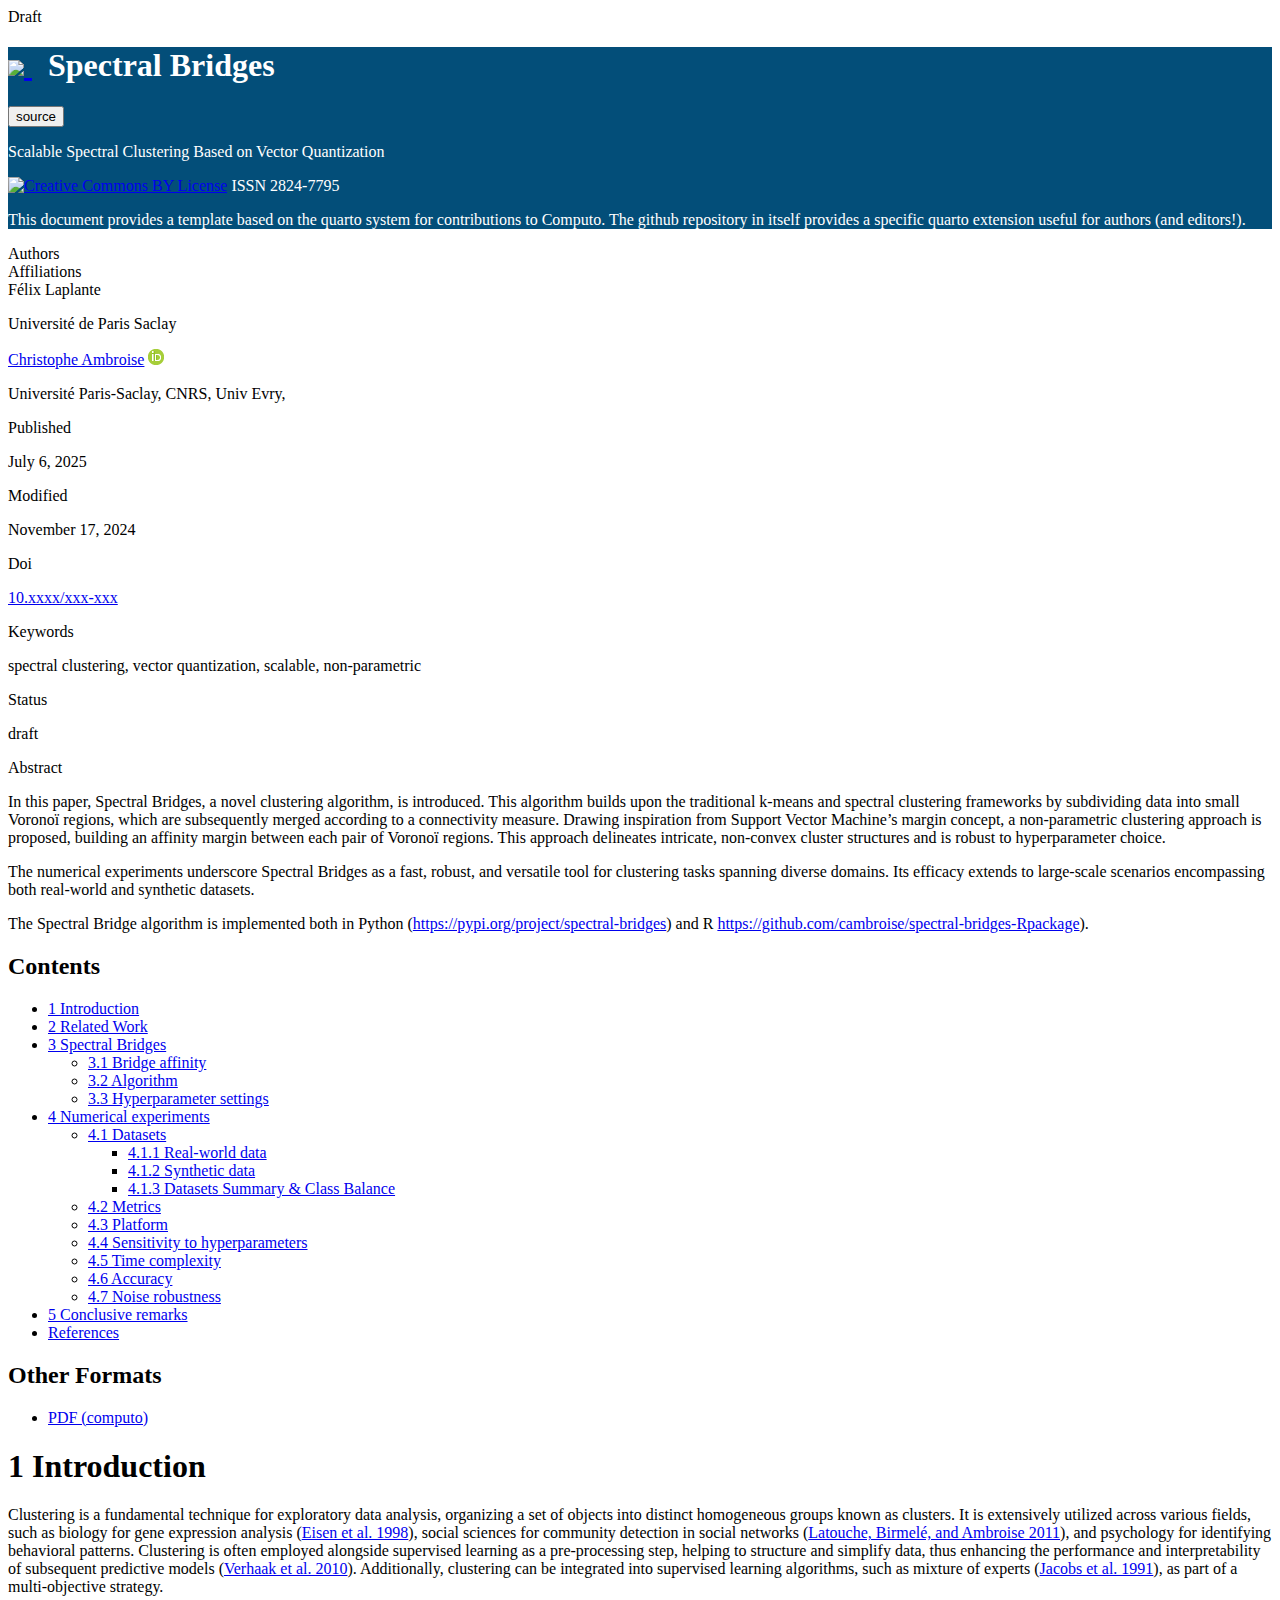
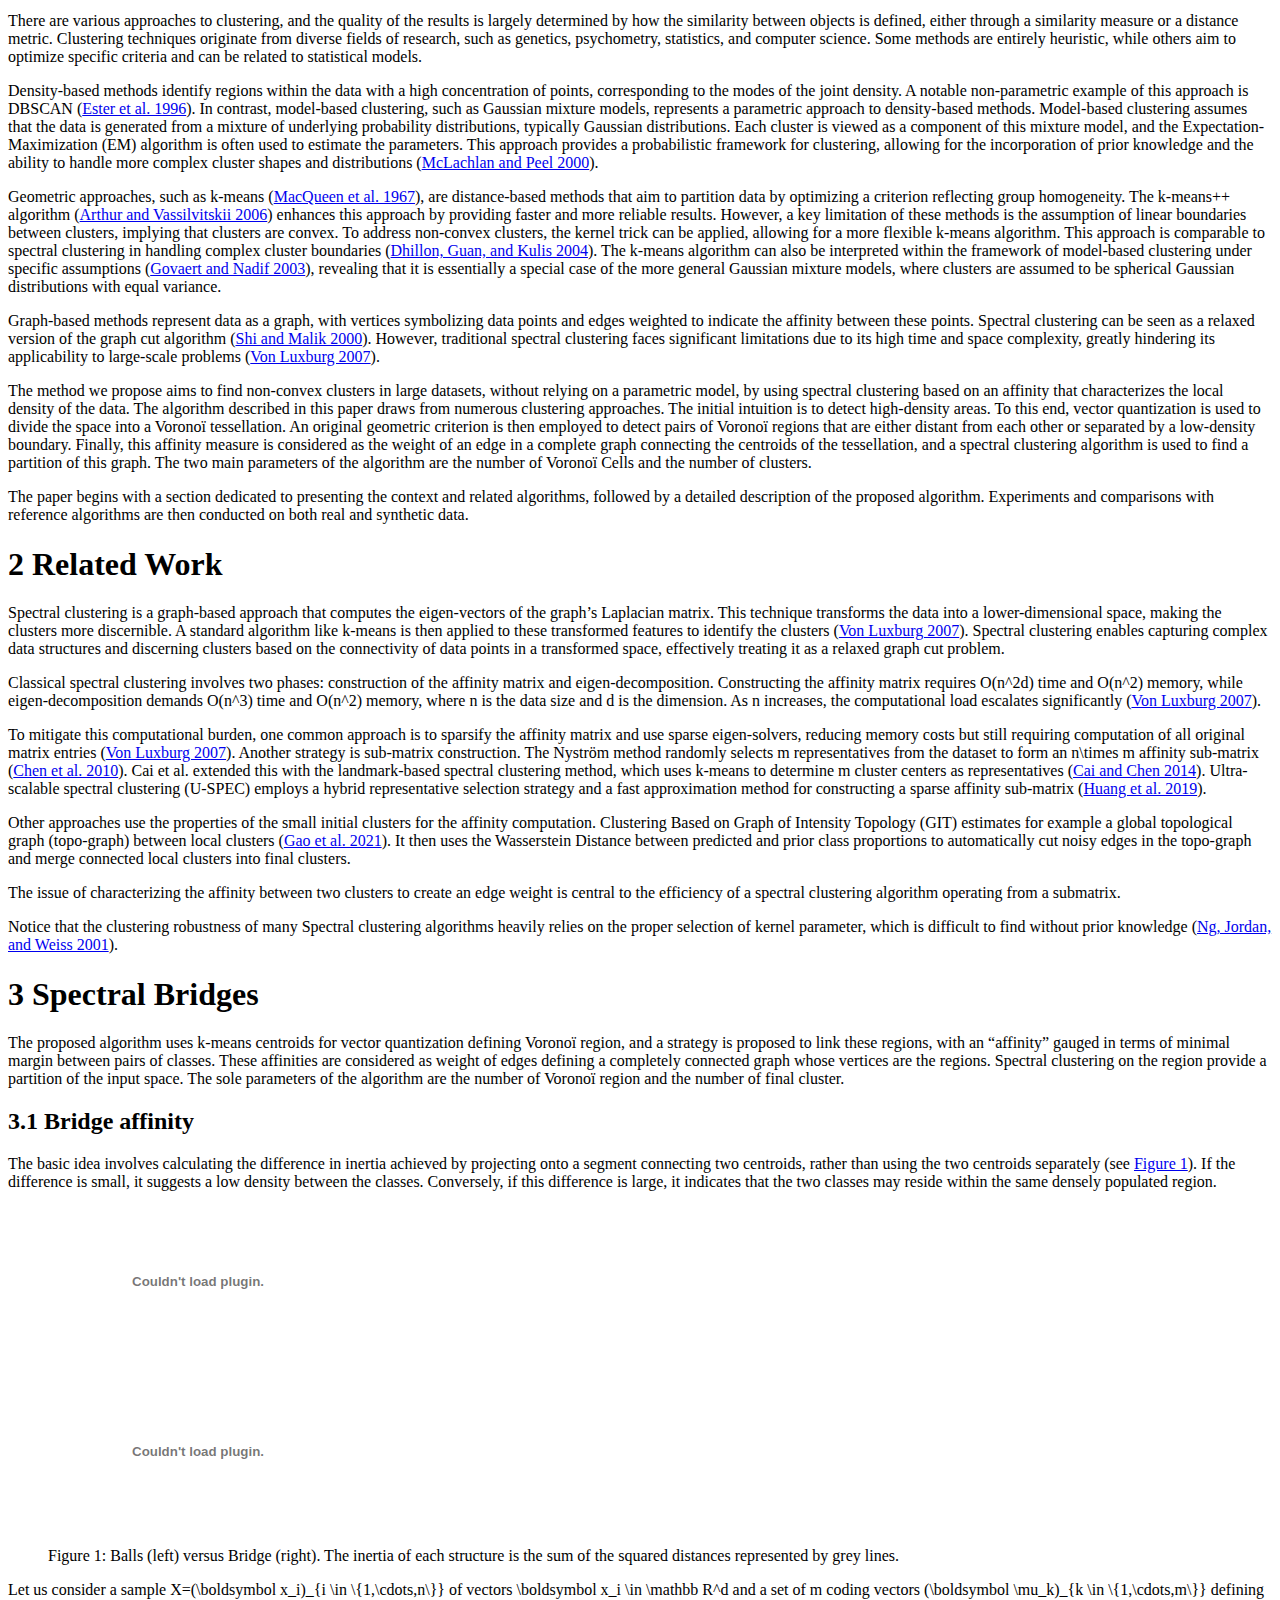
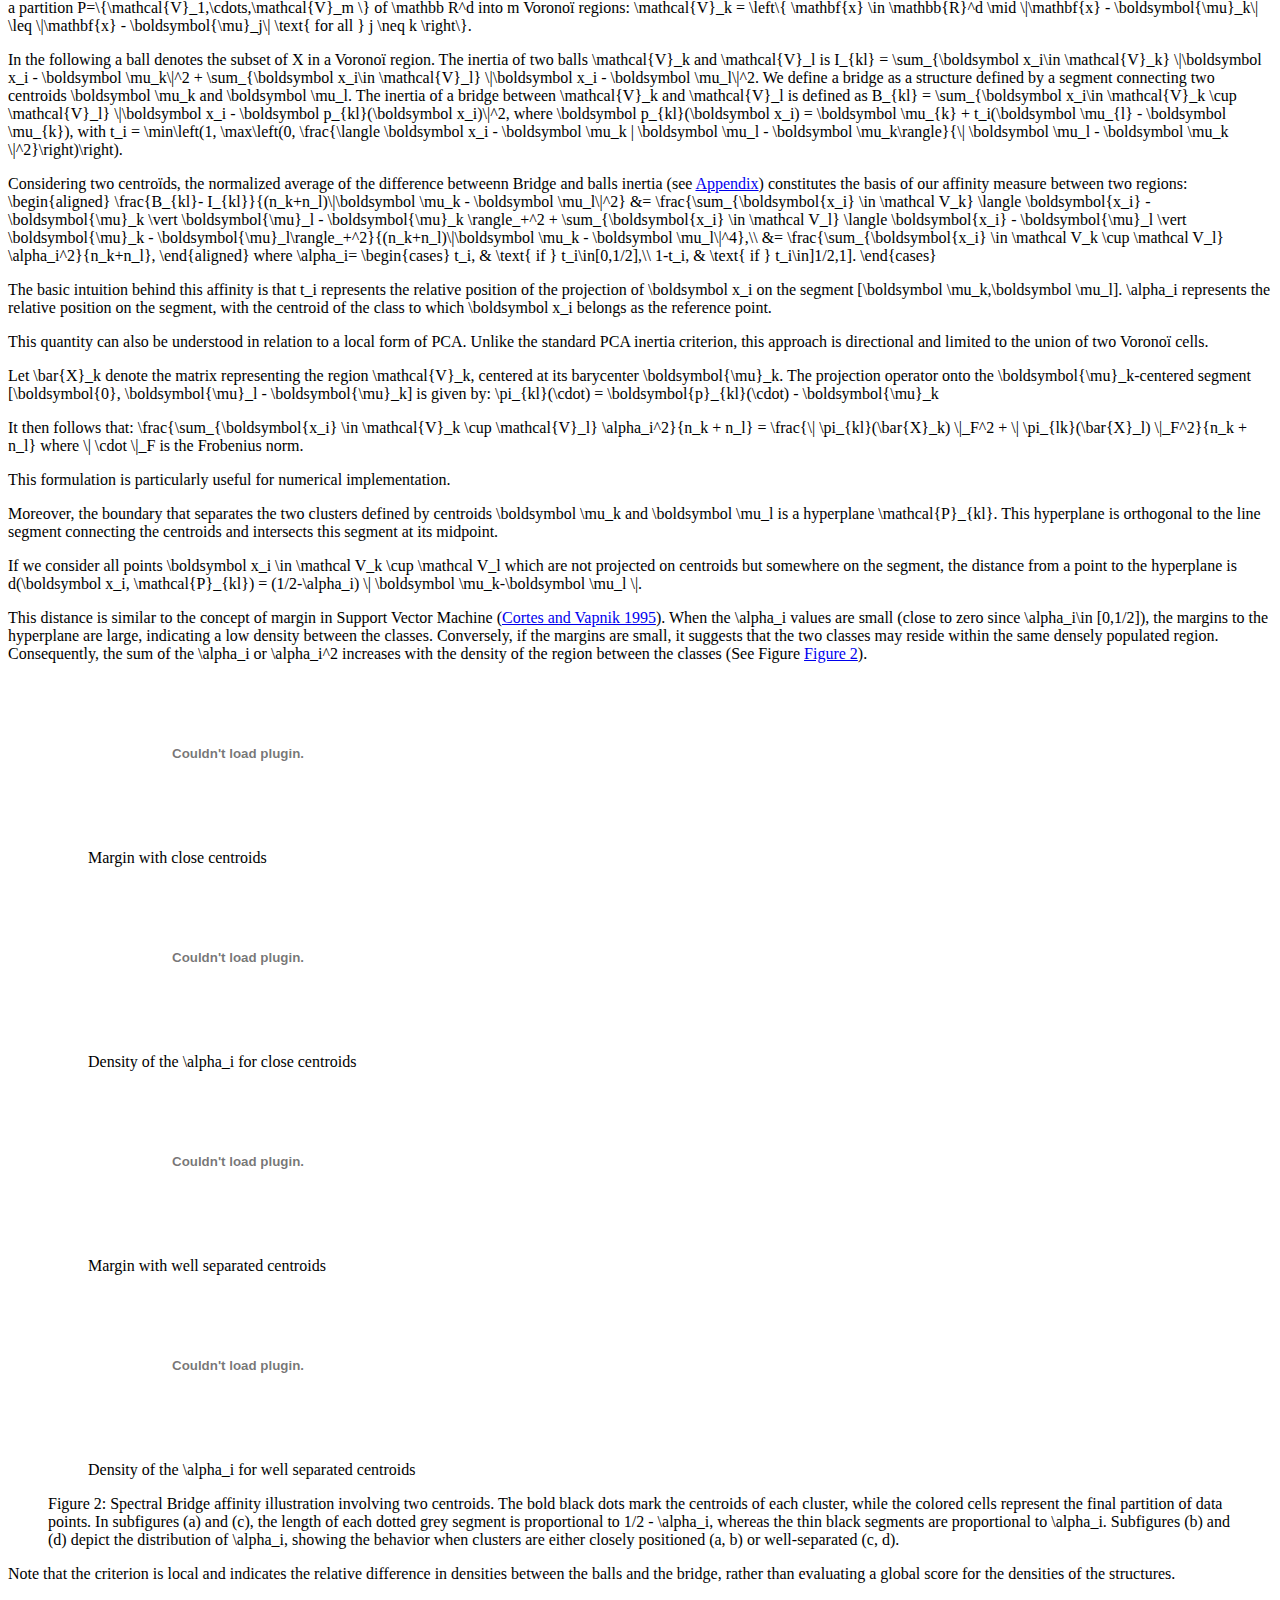
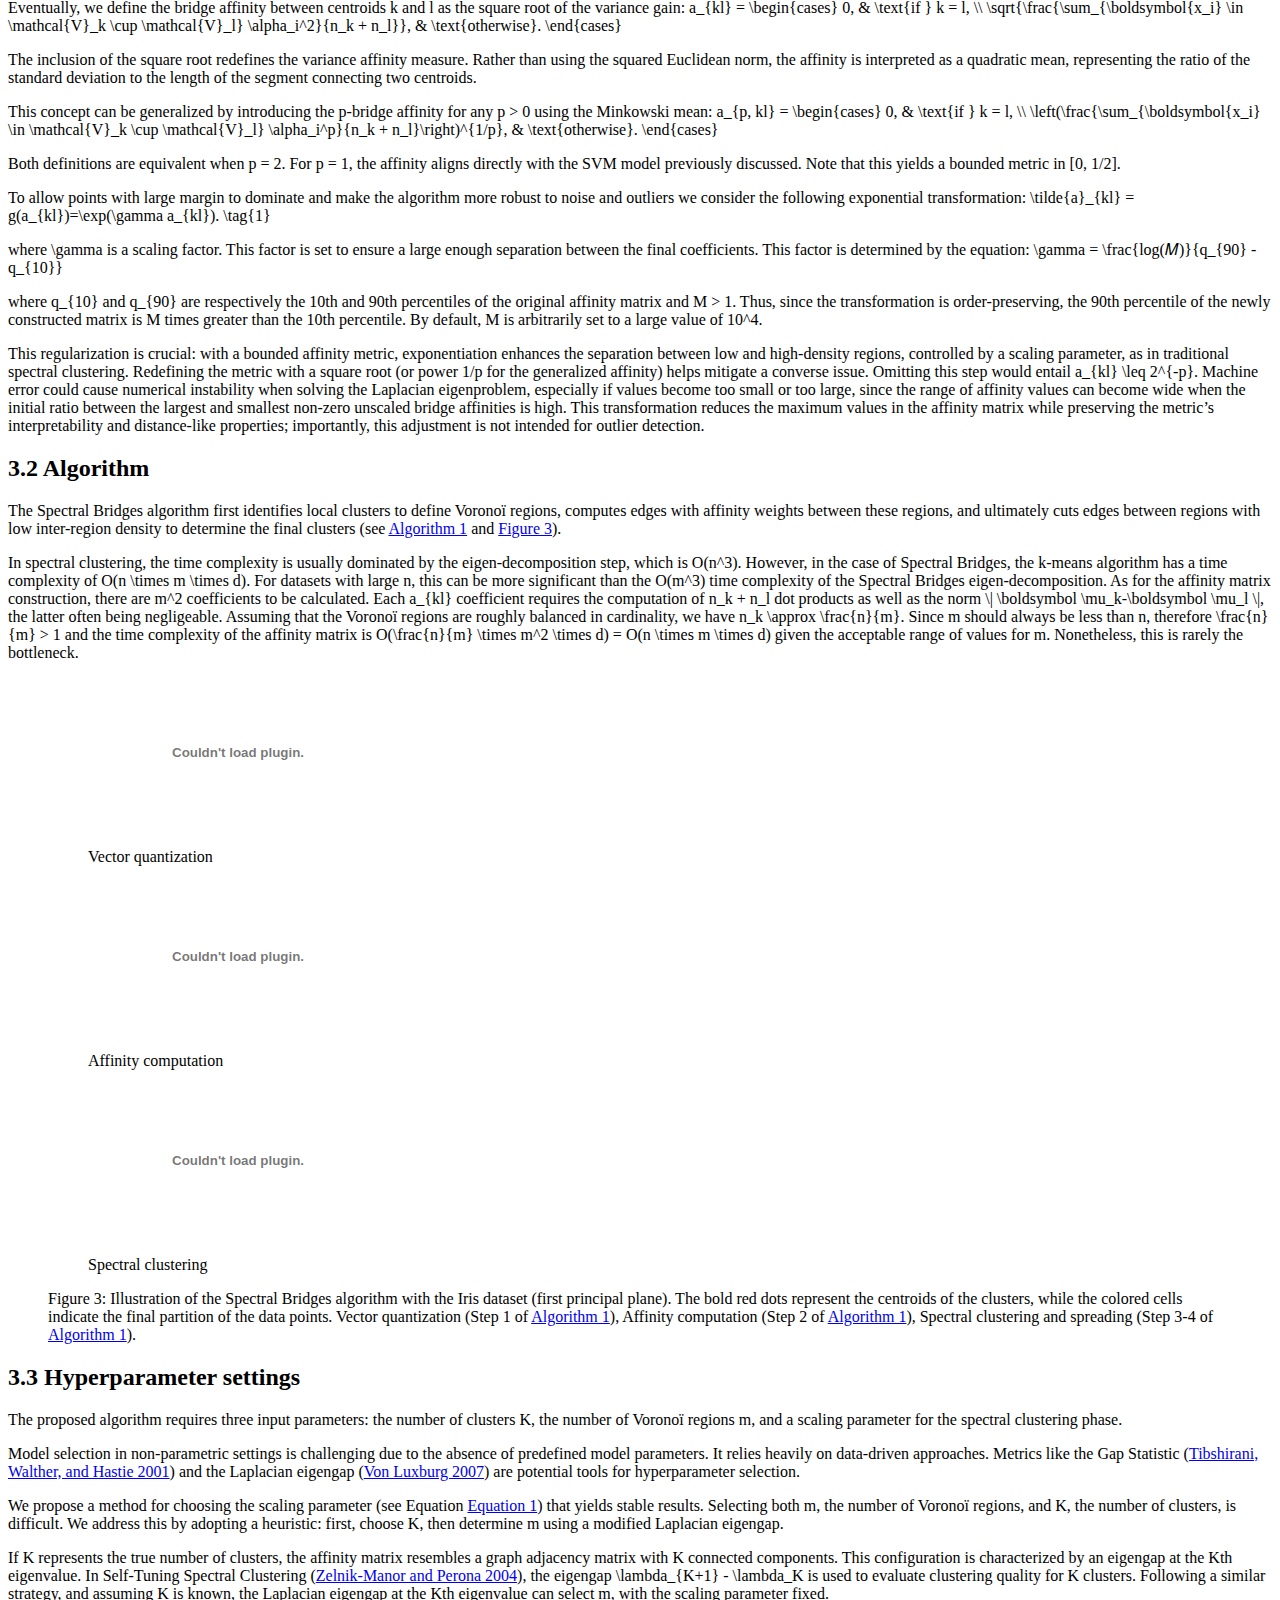
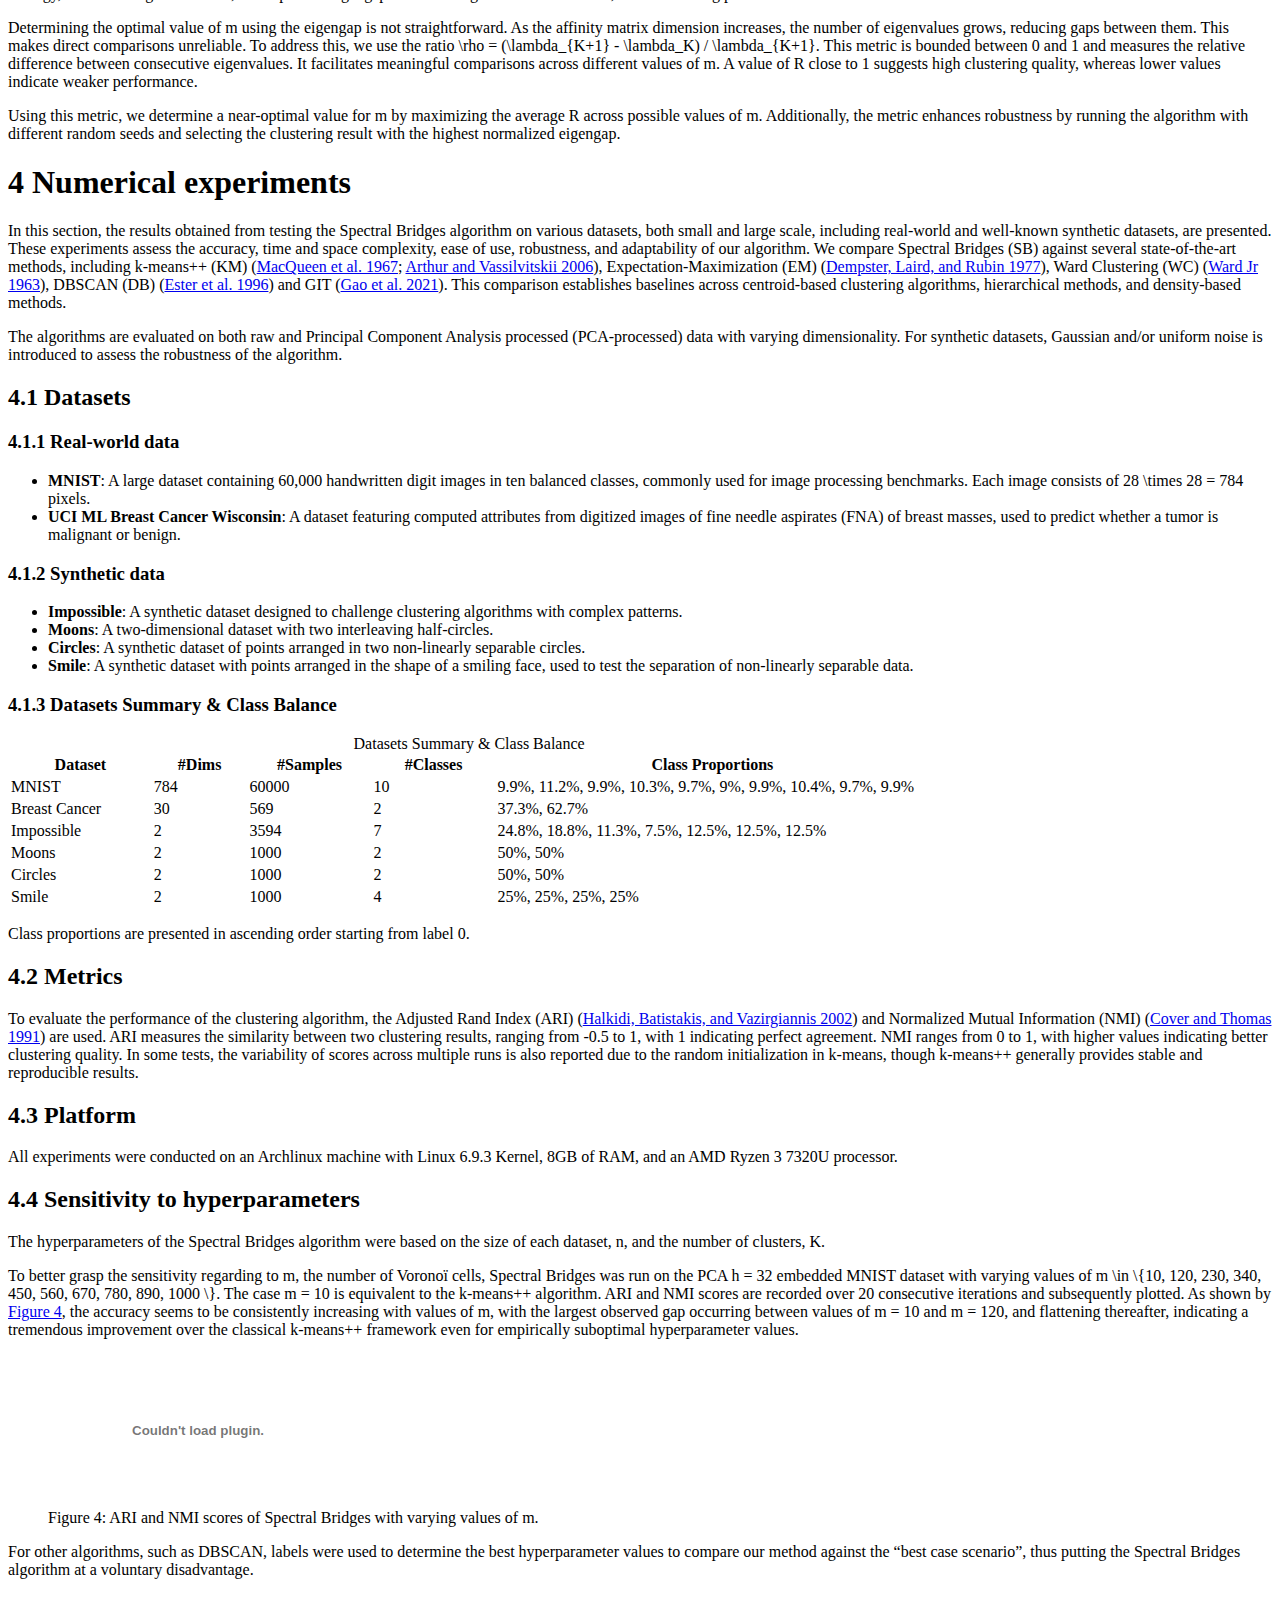
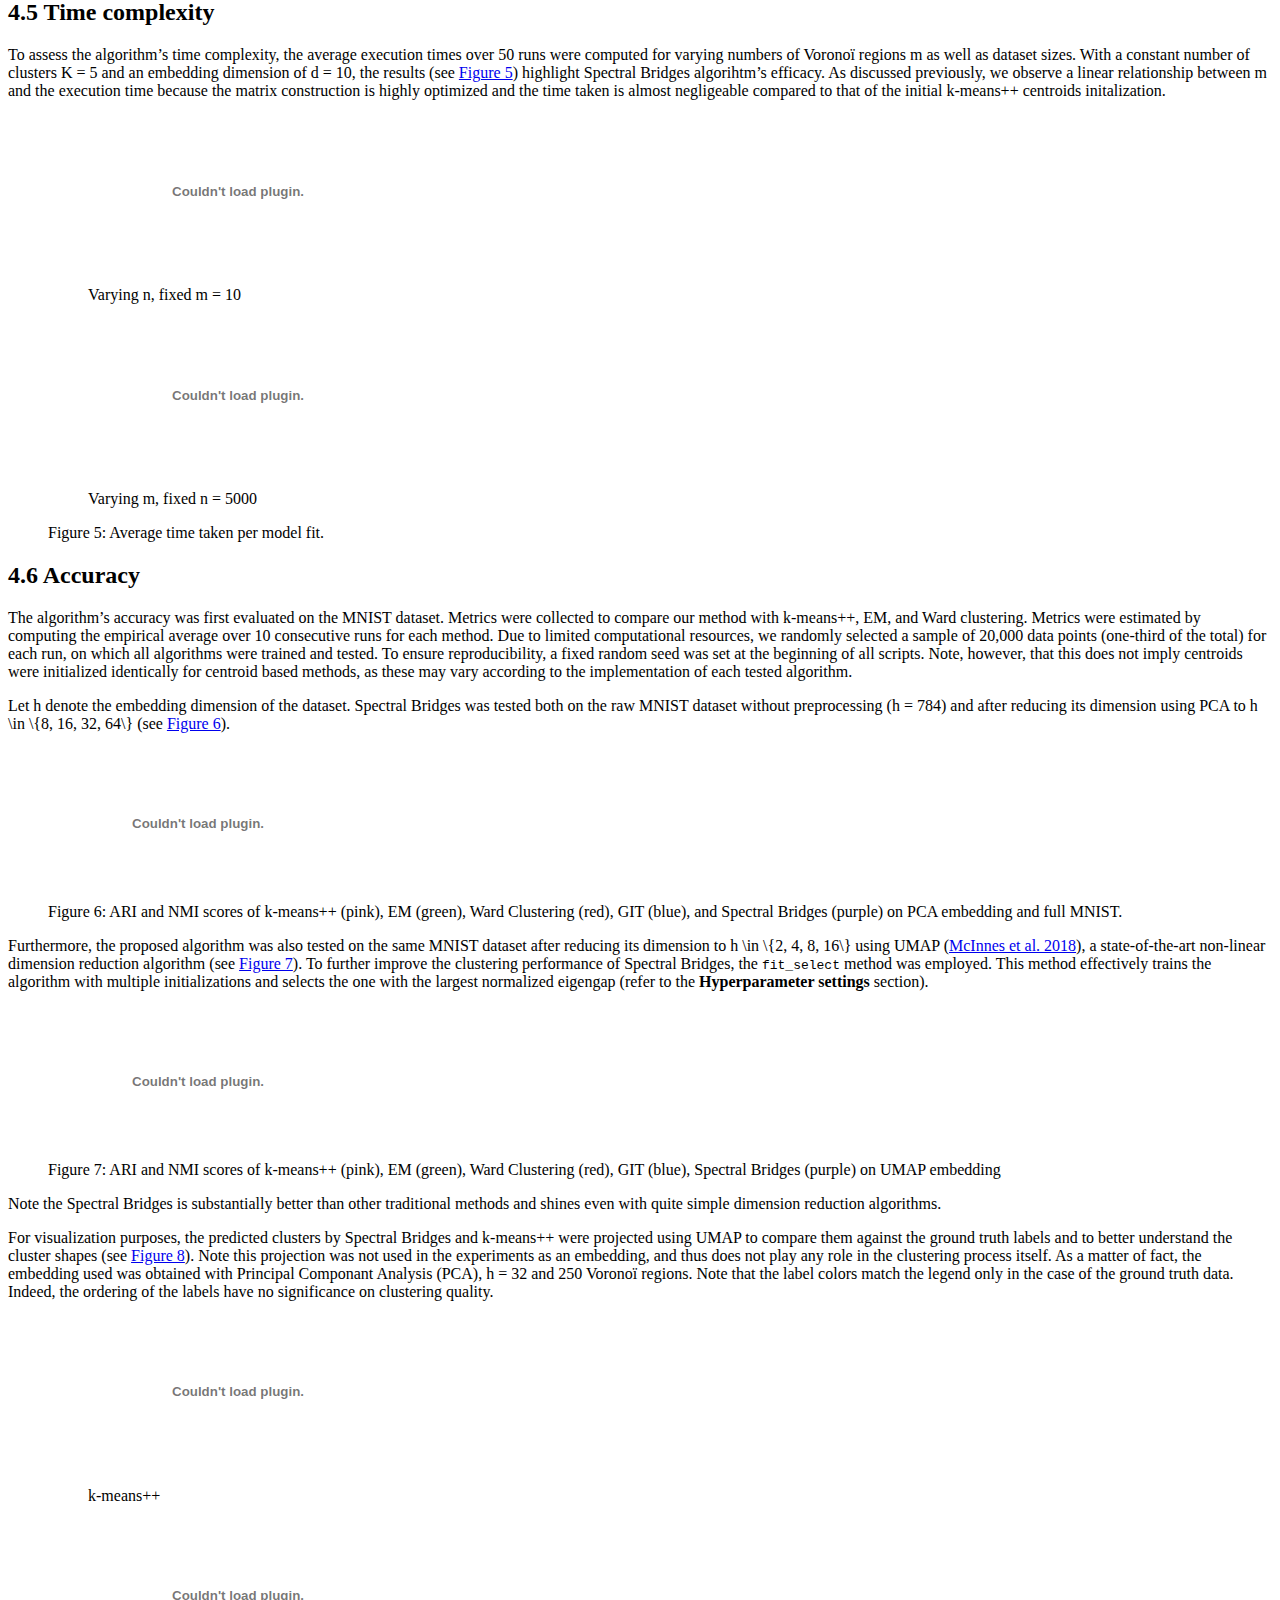
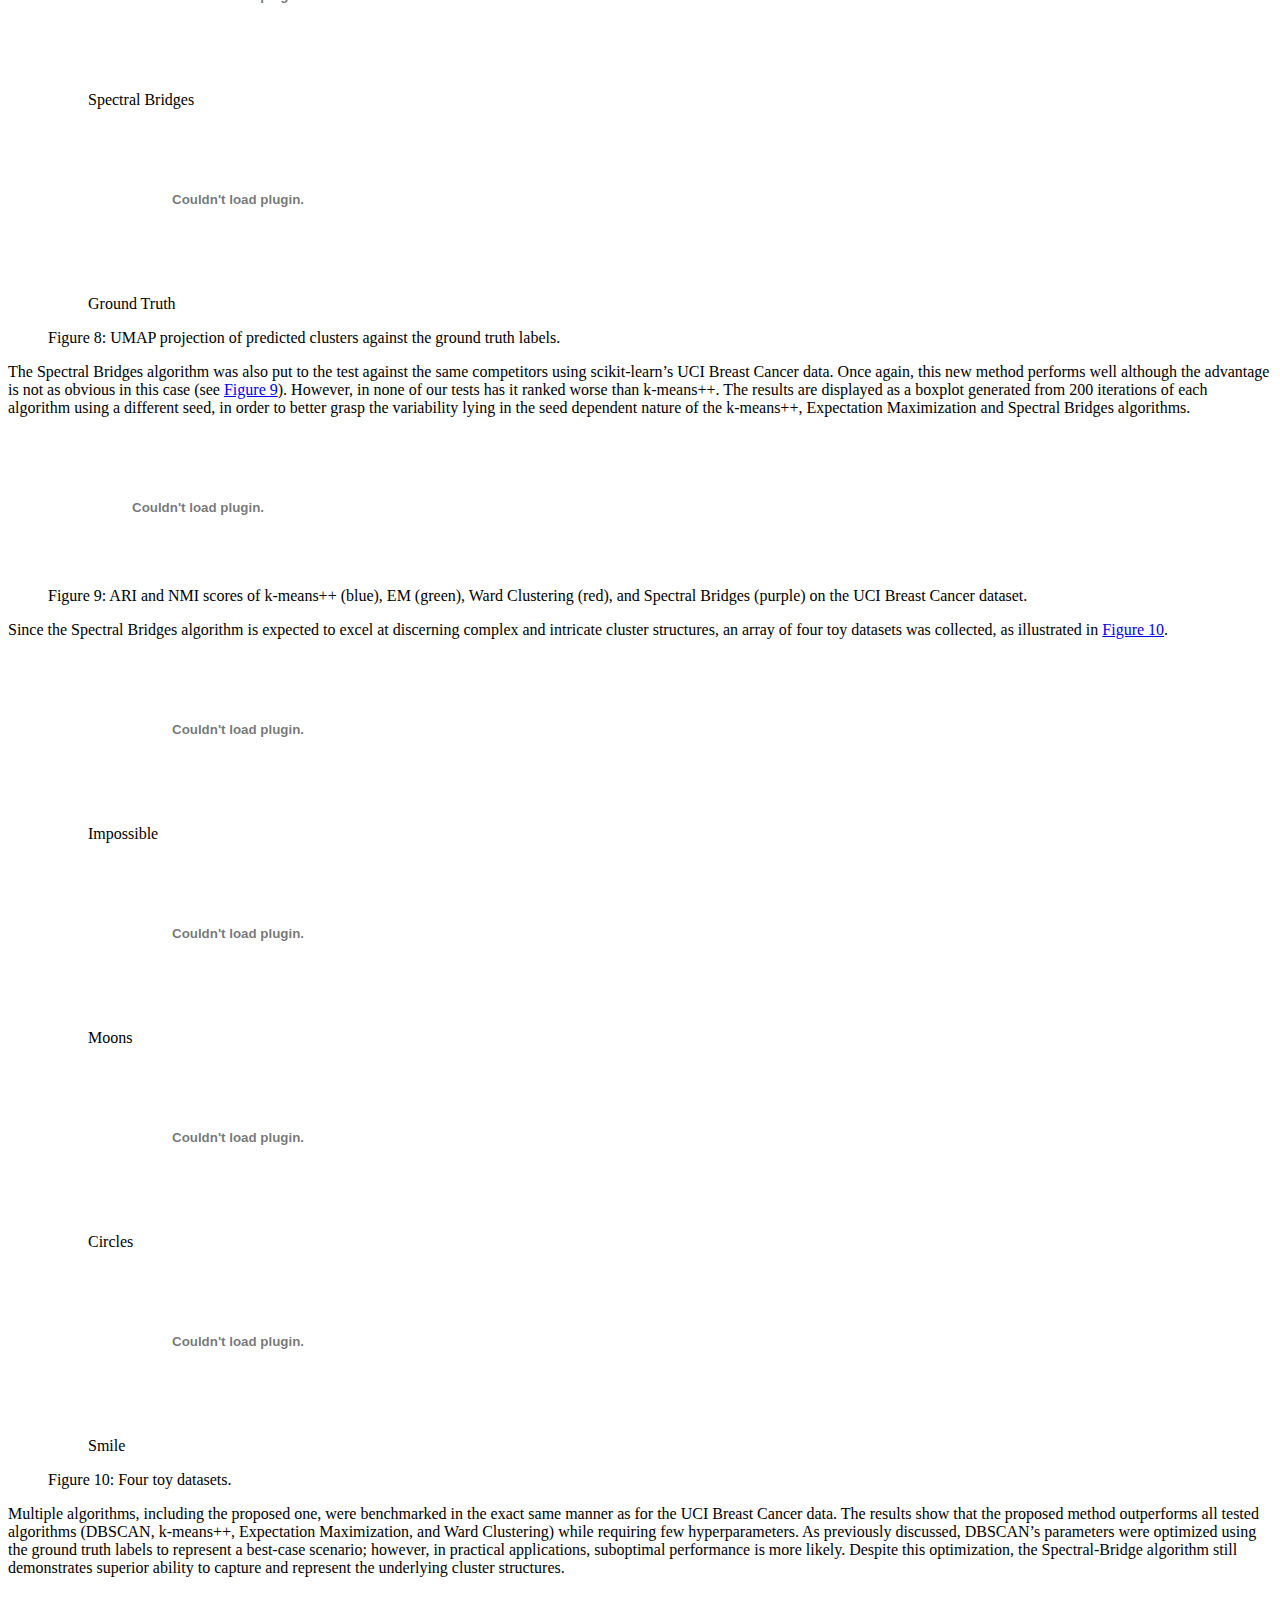
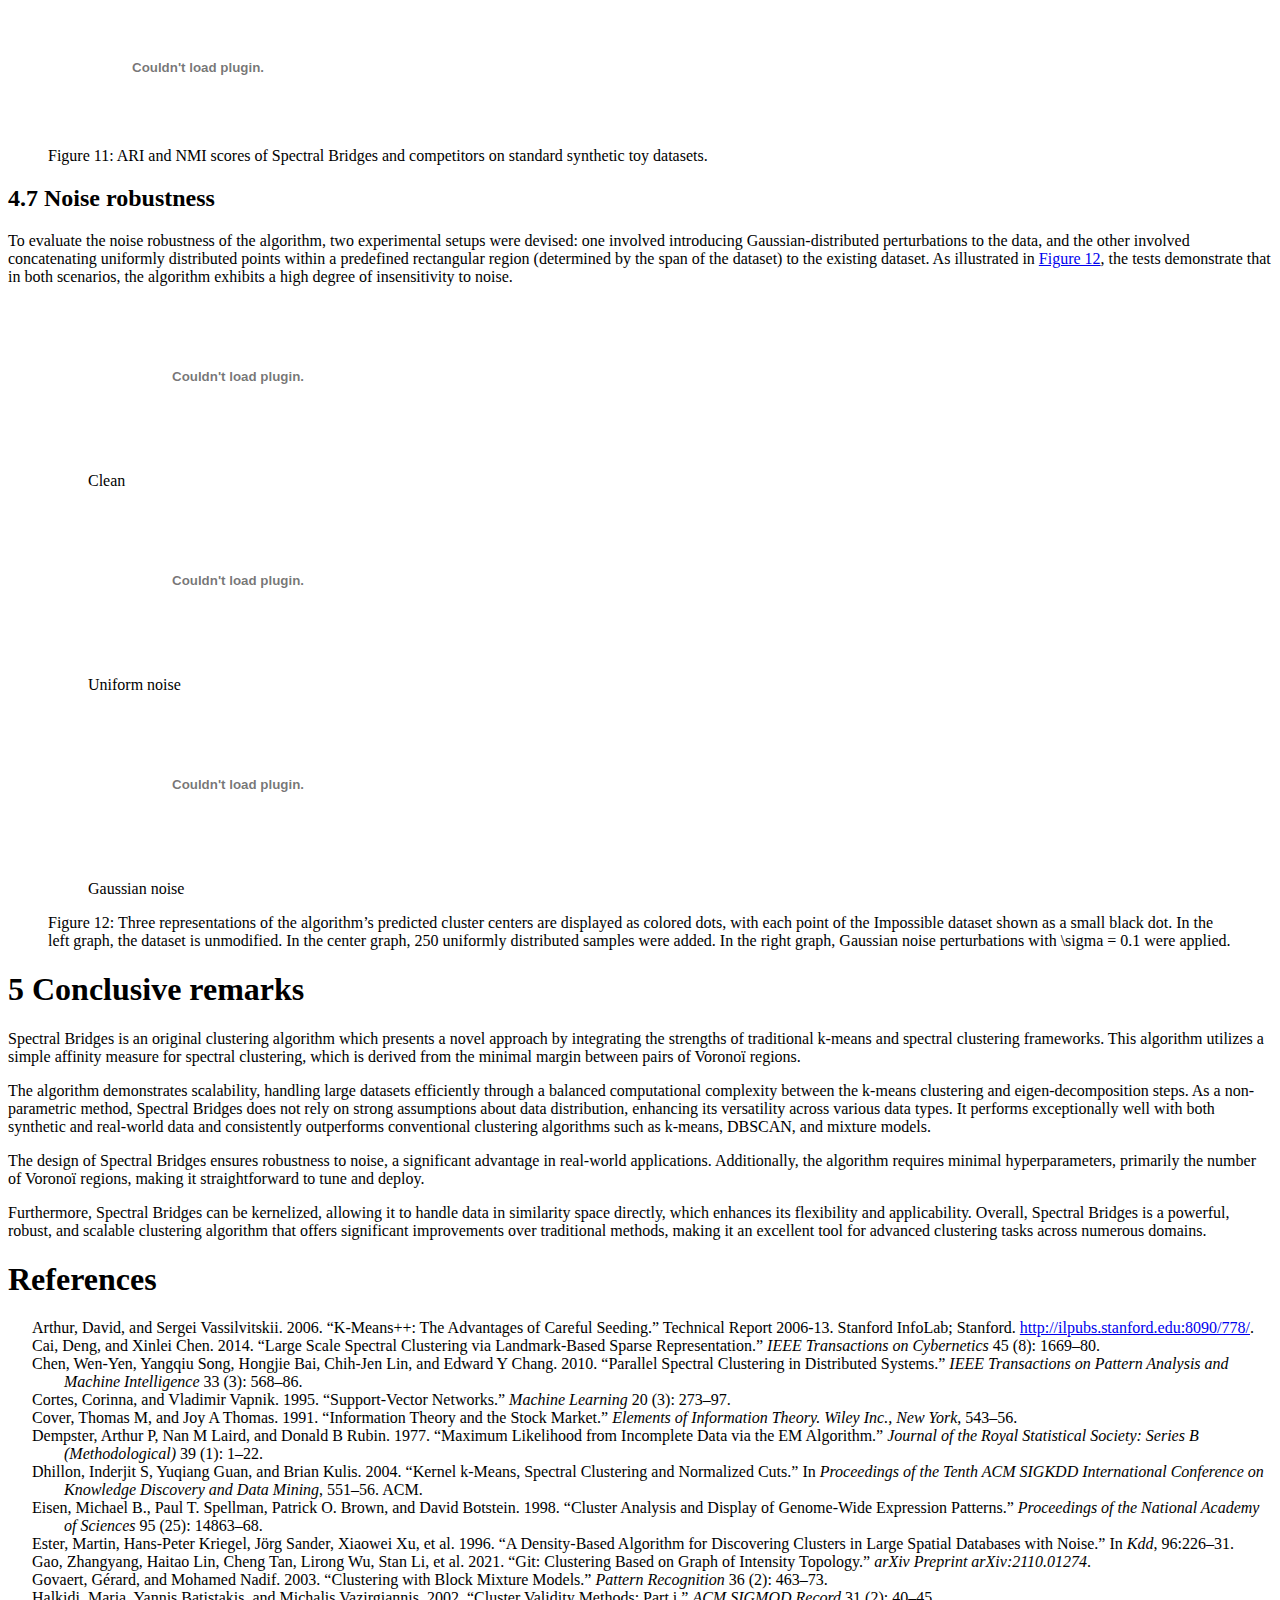
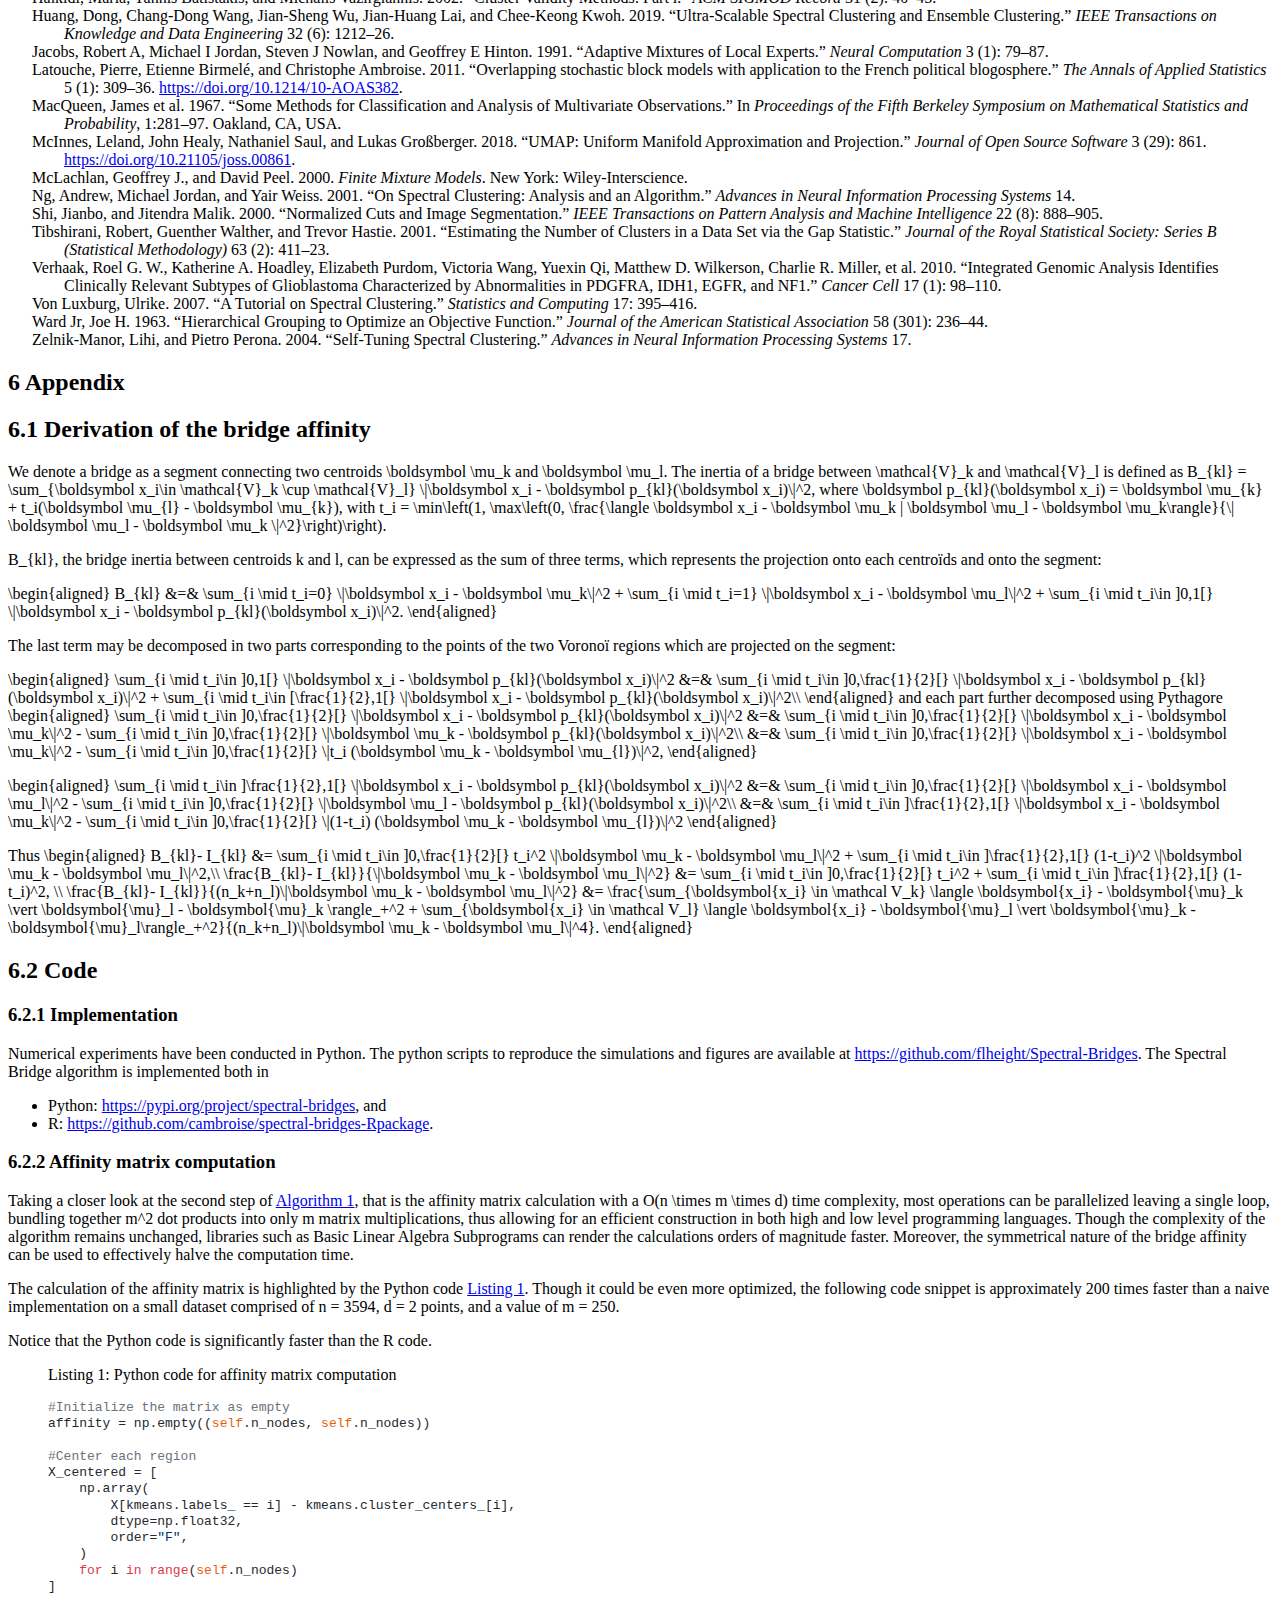
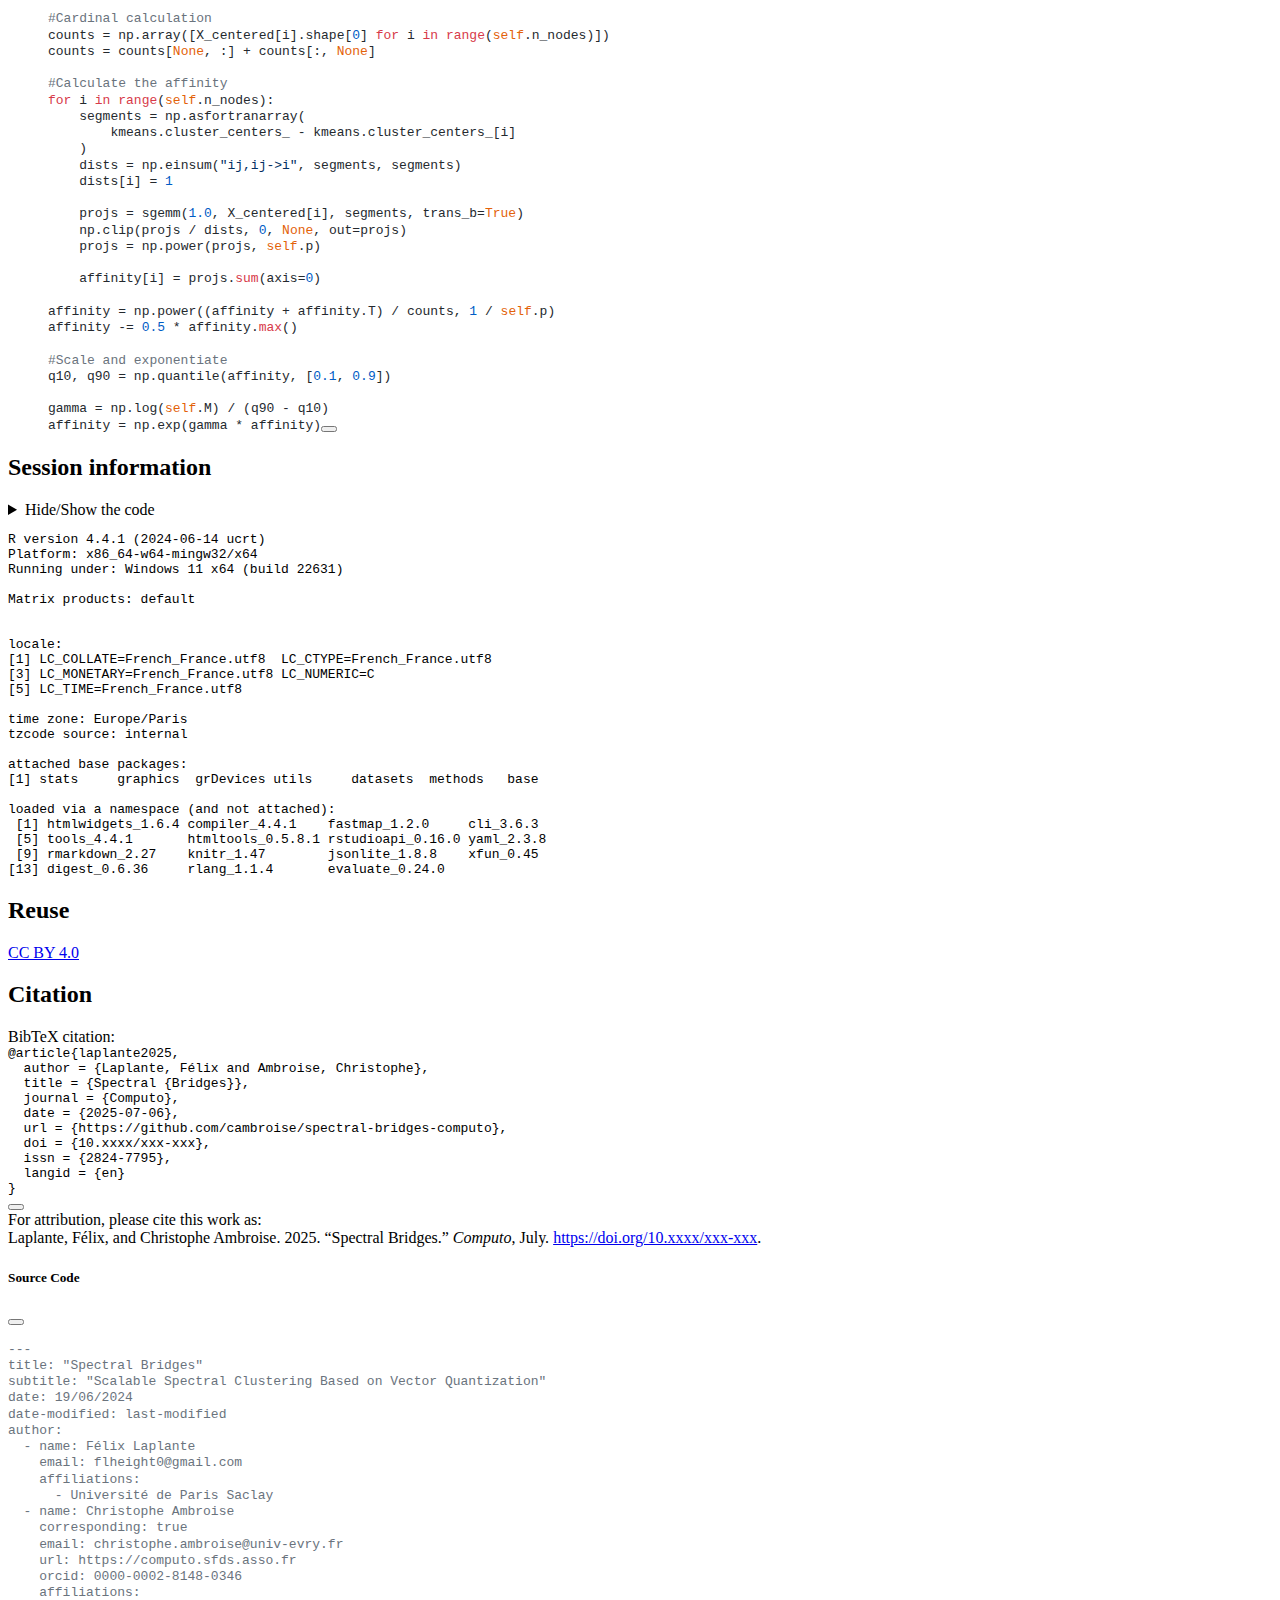
==== commit 200ca786: "Add files via upload" ====
--- a/spectral-bridges.html
+++ b/spectral-bridges.html
@@ -91,7 +91,7 @@
 <link href="spectral-bridges_files/libs/quarto-html/quarto-syntax-highlighting-722b7ecd703fa194e825a0d619ad685e.css" rel="stylesheet" id="quarto-text-highlighting-styles">
 <script src="spectral-bridges_files/libs/bootstrap/bootstrap.min.js"></script>
 <link href="spectral-bridges_files/libs/bootstrap/bootstrap-icons.css" rel="stylesheet">
-<link href="spectral-bridges_files/libs/bootstrap/bootstrap-e35c0e35dfd6bcb003f02fe20022d222.min.css" rel="stylesheet" append-hash="true" id="quarto-bootstrap" data-mode="light">
+<link href="spectral-bridges_files/libs/bootstrap/bootstrap-d00b43ac4267d6f0f4293763b3c14d6b.min.css" rel="stylesheet" append-hash="true" id="quarto-bootstrap" data-mode="light">
 <script src="spectral-bridges_files/libs/quarto-contrib/pseudocode-2.4.1/pseudocode.min.js"></script>
 <link href="spectral-bridges_files/libs/quarto-contrib/pseudocode-2.4.1/pseudocode.min.css" rel="stylesheet">
 <style>
@@ -170,6 +170,9 @@
 <meta name="citation_issn" content="2824-7795">
 <meta name="citation_language" content="en">
 <meta name="citation_journal_title" content="Computo">
+<meta name="citation_reference" content="citation_title=Estimating the number of clusters in a data set via the gap statistic;,citation_author=Robert Tibshirani;,citation_author=Guenther Walther;,citation_author=Trevor Hastie;,citation_publication_date=2001;,citation_cover_date=2001;,citation_year=2001;,citation_issue=2;,citation_volume=63;,citation_journal_title=Journal of the Royal Statistical Society: Series B (Statistical Methodology);,citation_publisher=Wiley Online Library;">
+<meta name="citation_reference" content="citation_title=UMAP: Uniform manifold approximation and projection;,citation_author=Leland McInnes;,citation_author=John Healy;,citation_author=Nathaniel Saul;,citation_author=Lukas Großberger;,citation_publication_date=2018;,citation_cover_date=2018;,citation_year=2018;,citation_fulltext_html_url=https://doi.org/10.21105/joss.00861;,citation_issue=29;,citation_doi=10.21105/joss.00861;,citation_volume=3;,citation_journal_title=Journal of Open Source Software;,citation_publisher=The Open Journal;">
+<meta name="citation_reference" content="citation_title=Self-tuning spectral clustering;,citation_author=Lihi Zelnik-Manor;,citation_author=Pietro Perona;,citation_publication_date=2004;,citation_cover_date=2004;,citation_year=2004;,citation_volume=17;,citation_journal_title=Advances in neural information processing systems;">
 <meta name="citation_reference" content="citation_title=On spectral clustering: Analysis and an algorithm;,citation_author=Andrew Ng;,citation_author=Michael Jordan;,citation_author=Yair Weiss;,citation_publication_date=2001;,citation_cover_date=2001;,citation_year=2001;,citation_volume=14;,citation_journal_title=Advances in neural information processing systems;">
 <meta name="citation_reference" content="citation_title=Elements of information theory;,citation_author=Thomas M. Cover;,citation_author=Joy A. Thomas;,citation_publication_date=1991;,citation_cover_date=1991;,citation_year=1991;,citation_isbn=978-0-471-06259-2;">
 <meta name="citation_reference" content="citation_title=Cluster validity methods: Part i;,citation_author=Maria Halkidi;,citation_author=Yannis Batistakis;,citation_author=Michalis Vazirgiannis;,citation_publication_date=2002;,citation_cover_date=2002;,citation_year=2002;,citation_issue=2;,citation_volume=31;,citation_journal_title=ACM SIGMOD Record;,citation_publisher=ACM New York, NY, USA;">
@@ -216,7 +219,7 @@
       <div class="quarto-title-block"><div><h1 class="title"><a href="https://computo.sfds.asso.fr">
         <img src="https://computo.sfds.asso.fr/assets/img/logo_notext_white.png" height="60px">
       </a> &nbsp; Spectral Bridges</h1><button type="button" class="btn code-tools-button" id="quarto-code-tools-source"><i class="bi"></i> source</button></div></div>
-            <p class="subtitle lead">Scalable Spectral Clustering free from hyperparameters</p>
+            <p class="subtitle lead">Scalable Spectral Clustering Based on Vector Quantization</p>
             <p><a href="http://creativecommons.org/licenses/by/4.0/"><img src="https://i.creativecommons.org/l/by/4.0/80x15.png" alt="Creative Commons BY License"></a>
 ISSN 2824-7795</p>
             <div>
@@ -295,7 +298,7 @@
   <div>
     <div class="abstract">
     <div class="abstract-title">Abstract</div>
-      <p>In this paper, Spectral Bridges, a novel clustering algorithm, is introduced. This algorithm builds upon the traditional k-means and spectral clustering frameworks by subdividing data into small Voronoï regions, which are subsequently merged according to a connectivity measure. Drawing inspiration from Support Vector Machine’s margin concept, a non-parametric clustering approach is proposed, building an affinity margin between each pair of Voronoï regions. This approach is characterized by minimal hyperparameters and delineation of intricate, non-convex cluster structures.</p>
+      <p>In this paper, Spectral Bridges, a novel clustering algorithm, is introduced. This algorithm builds upon the traditional k-means and spectral clustering frameworks by subdividing data into small Voronoï regions, which are subsequently merged according to a connectivity measure. Drawing inspiration from Support Vector Machine’s margin concept, a non-parametric clustering approach is proposed, building an affinity margin between each pair of Voronoï regions. This approach delineates intricate, non-convex cluster structures and is robust to hyperparameter choice.</p>
       <p>The numerical experiments underscore Spectral Bridges as a fast, robust, and versatile tool for clustering tasks spanning diverse domains. Its efficacy extends to large-scale scenarios encompassing both real-world and synthetic datasets.</p>
       <p>The Spectral Bridge algorithm is implemented both in Python (<a href="https://pypi.org/project/spectral-bridges" class="uri">https://pypi.org/project/spectral-bridges</a>) and R <a href="https://github.com/cambroise/spectral-bridges-Rpackage" class="uri">https://github.com/cambroise/spectral-bridges-Rpackage</a>).</p>
     </div>
@@ -313,6 +316,7 @@
   <ul class="collapse">
   <li><a href="#sec-bridge-affinity" id="toc-sec-bridge-affinity" class="nav-link" data-scroll-target="#sec-bridge-affinity"><span class="header-section-number">3.1</span> Bridge affinity</a></li>
   <li><a href="#algorithm" id="toc-algorithm" class="nav-link" data-scroll-target="#algorithm"><span class="header-section-number">3.2</span> Algorithm</a></li>
+  <li><a href="#hyperparameter-settings" id="toc-hyperparameter-settings" class="nav-link" data-scroll-target="#hyperparameter-settings"><span class="header-section-number">3.3</span> Hyperparameter settings</a></li>
   </ul></li>
   <li><a href="#numerical-experiments" id="toc-numerical-experiments" class="nav-link" data-scroll-target="#numerical-experiments"><span class="header-section-number">4</span> Numerical experiments</a>
   <ul class="collapse">
@@ -324,11 +328,10 @@
   </ul></li>
   <li><a href="#metrics" id="toc-metrics" class="nav-link" data-scroll-target="#metrics"><span class="header-section-number">4.2</span> Metrics</a></li>
   <li><a href="#platform" id="toc-platform" class="nav-link" data-scroll-target="#platform"><span class="header-section-number">4.3</span> Platform</a></li>
-  <li><a href="#hyperparameter-settings" id="toc-hyperparameter-settings" class="nav-link" data-scroll-target="#hyperparameter-settings"><span class="header-section-number">4.4</span> Hyperparameter settings</a></li>
+  <li><a href="#sensitivity-to-hyperparameters" id="toc-sensitivity-to-hyperparameters" class="nav-link" data-scroll-target="#sensitivity-to-hyperparameters"><span class="header-section-number">4.4</span> Sensitivity to hyperparameters</a></li>
   <li><a href="#time-complexity" id="toc-time-complexity" class="nav-link" data-scroll-target="#time-complexity"><span class="header-section-number">4.5</span> Time complexity</a></li>
   <li><a href="#accuracy" id="toc-accuracy" class="nav-link" data-scroll-target="#accuracy"><span class="header-section-number">4.6</span> Accuracy</a></li>
   <li><a href="#noise-robustness" id="toc-noise-robustness" class="nav-link" data-scroll-target="#noise-robustness"><span class="header-section-number">4.7</span> Noise robustness</a></li>
-  <li><a href="#hyperparameter-values-effect-on-accuracy" id="toc-hyperparameter-values-effect-on-accuracy" class="nav-link" data-scroll-target="#hyperparameter-values-effect-on-accuracy"><span class="header-section-number">4.8</span> Hyperparameter values effect on accuracy</a></li>
   </ul></li>
   <li><a href="#conclusive-remarks" id="toc-conclusive-remarks" class="nav-link" data-scroll-target="#conclusive-remarks"><span class="header-section-number">5</span> Conclusive remarks</a></li>
   
@@ -351,7 +354,7 @@
 <p>Density-based methods identify regions within the data with a high concentration of points, corresponding to the modes of the joint density. A notable non-parametric example of this approach is DBSCAN <span class="citation" data-cites="ester1996density">(<a href="#ref-ester1996density" role="doc-biblioref">Ester et al. 1996</a>)</span>. In contrast, model-based clustering, such as Gaussian mixture models, represents a parametric approach to density-based methods. Model-based clustering assumes that the data is generated from a mixture of underlying probability distributions, typically Gaussian distributions. Each cluster is viewed as a component of this mixture model, and the Expectation-Maximization (EM) algorithm is often used to estimate the parameters. This approach provides a probabilistic framework for clustering, allowing for the incorporation of prior knowledge and the ability to handle more complex cluster shapes and distributions <span class="citation" data-cites="mclachlan2000finite">(<a href="#ref-mclachlan2000finite" role="doc-biblioref">McLachlan and Peel 2000</a>)</span>.</p>
 <p>Geometric approaches, such as k-means <span class="citation" data-cites="macqueen1967some">(<a href="#ref-macqueen1967some" role="doc-biblioref">MacQueen et al. 1967</a>)</span>, are distance-based methods that aim to partition data by optimizing a criterion reflecting group homogeneity. The k-means++ algorithm <span class="citation" data-cites="arthur2007kmeanspp">(<a href="#ref-arthur2007kmeanspp" role="doc-biblioref">Arthur and Vassilvitskii 2006</a>)</span> enhances this approach by providing faster and more reliable results. However, a key limitation of these methods is the assumption of linear boundaries between clusters, implying that clusters are convex. To address non-convex clusters, the kernel trick can be applied, allowing for a more flexible k-means algorithm. This approach is comparable to spectral clustering in handling complex cluster boundaries <span class="citation" data-cites="dhillon2004kernel">(<a href="#ref-dhillon2004kernel" role="doc-biblioref">Dhillon, Guan, and Kulis 2004</a>)</span>. The k-means algorithm can also be interpreted within the framework of model-based clustering under specific assumptions <span class="citation" data-cites="govaert2003clustering">(<a href="#ref-govaert2003clustering" role="doc-biblioref">Govaert and Nadif 2003</a>)</span>, revealing that it is essentially a special case of the more general Gaussian mixture models, where clusters are assumed to be spherical Gaussian distributions with equal variance.</p>
 <p>Graph-based methods represent data as a graph, with vertices symbolizing data points and edges weighted to indicate the affinity between these points. Spectral clustering can be seen as a relaxed version of the graph cut algorithm <span class="citation" data-cites="shi2000normalized">(<a href="#ref-shi2000normalized" role="doc-biblioref">Shi and Malik 2000</a>)</span>. However, traditional spectral clustering faces significant limitations due to its high time and space complexity, greatly hindering its applicability to large-scale problems <span class="citation" data-cites="von2007tutorial">(<a href="#ref-von2007tutorial" role="doc-biblioref">Von Luxburg 2007</a>)</span>.</p>
-<p>The method we propose aims to find non-convex clusters in large datasets, without relying on a parametric model, by using spectral clustering based on an affinity that characterizes the local density of the data. The algorithm described in this paper draws from numerous clustering approaches. The initial intuition is to detect high-density areas. To this end, vector quantization is used to divide the space into a Voronoï tessellation. An original geometric criterion is then employed to detect pairs of Voronoï regions that are either distant from each other or separated by a low-density boundary. Finally, this affinity measure is considered as the weight of an edge in a complete graph connecting the centroids of the tessellation, and a spectral clustering algorithm is used to find a partition of this graph. The only parameters of the algorithm are the number of Voronoï Cells and the number of clusters.</p>
+<p>The method we propose aims to find non-convex clusters in large datasets, without relying on a parametric model, by using spectral clustering based on an affinity that characterizes the local density of the data. The algorithm described in this paper draws from numerous clustering approaches. The initial intuition is to detect high-density areas. To this end, vector quantization is used to divide the space into a Voronoï tessellation. An original geometric criterion is then employed to detect pairs of Voronoï regions that are either distant from each other or separated by a low-density boundary. Finally, this affinity measure is considered as the weight of an edge in a complete graph connecting the centroids of the tessellation, and a spectral clustering algorithm is used to find a partition of this graph. The two main parameters of the algorithm are the number of Voronoï Cells and the number of clusters.</p>
 <p>The paper begins with a section dedicated to presenting the context and related algorithms, followed by a detailed description of the proposed algorithm. Experiments and comparisons with reference algorithms are then conducted on both real and synthetic data.</p>
 </section>
 <section id="related-work" class="level1" data-number="2">
@@ -379,7 +382,7 @@
 <p>The proposed algorithm uses k-means centroids for vector quantization defining Voronoï region, and a strategy is proposed to link these regions, with an “affinity” gauged in terms of minimal margin between pairs of classes. These affinities are considered as weight of edges defining a completely connected graph whose vertices are the regions. Spectral clustering on the region provide a partition of the input space. The sole parameters of the algorithm are the number of Voronoï region and the number of final cluster.</p>
 <section id="sec-bridge-affinity" class="level2" data-number="3.1">
 <h2 data-number="3.1" class="anchored" data-anchor-id="sec-bridge-affinity"><span class="header-section-number">3.1</span> Bridge affinity</h2>
-<p>The basic idea involves calculating the difference in inertia achieved by projecting onto a segment connecting two centroids, rather than using the two centroids separately (see <a href="#fig-balls-bridge" class="quarto-xref">Figure&nbsp;1</a>). If the difference is small, it suggests a low density between the classes. Conversely, if this diffrence is large, it indicates that the two classes may reside within the same densely populated region.</p>
+<p>The basic idea involves calculating the difference in inertia achieved by projecting onto a segment connecting two centroids, rather than using the two centroids separately (see <a href="#fig-balls-bridge" class="quarto-xref">Figure&nbsp;1</a>). If the difference is small, it suggests a low density between the classes. Conversely, if this difference is large, it indicates that the two classes may reside within the same densely populated region.</p>
 <div id="fig-balls-bridge" class="quarto-layout-panel">
 <figure class="quarto-float quarto-float-fig figure">
 <div aria-describedby="fig-balls-bridge-caption-0ceaefa1-69ba-4598-a22c-09a6ac19f8ca">
@@ -401,53 +404,116 @@
 \mathcal{V}_k = \left\{ \mathbf{x} \in \mathbb{R}^d \mid \|\mathbf{x} - \boldsymbol{\mu}_k\| \leq \|\mathbf{x} - \boldsymbol{\mu}_j\| \text{ for all } j \neq k \right\}.
 </span></p>
 <p>In the following a ball denotes the subset of <span class="math inline">X</span> in a Voronoï region. The inertia of two balls <span class="math inline">\mathcal{V}_k</span> and <span class="math inline">\mathcal{V}_l</span> is <span class="math display">
-I_{kl} = \sum_{\boldsymbol x_i\in \mathcal{V}_k} \|\boldsymbol x_i - \boldsymbol \mu_k\|^2  + \sum_{\boldsymbol x_i\in \mathcal{V}_l} \|\boldsymbol x_i - \boldsymbol \mu_l\|^2.
+I_{kl} = \sum_{\boldsymbol x_i\in \mathcal{V}_k} \|\boldsymbol x_i - \boldsymbol \mu_k\|^2 + \sum_{\boldsymbol x_i\in \mathcal{V}_l} \|\boldsymbol x_i - \boldsymbol \mu_l\|^2.
 </span> We define a bridge as a structure defined by a segment connecting two centroids <span class="math inline">\boldsymbol \mu_k</span> and <span class="math inline">\boldsymbol \mu_l</span>. The inertia of a bridge between <span class="math inline">\mathcal{V}_k</span> and <span class="math inline">\mathcal{V}_l</span> is defined as <span class="math display">
 B_{kl} = \sum_{\boldsymbol x_i\in \mathcal{V}_k \cup \mathcal{V}_l} \|\boldsymbol x_i - \boldsymbol p_{kl}(\boldsymbol x_i)\|^2,
 </span> where <span class="math display">
 \boldsymbol p_{kl}(\boldsymbol x_i) = \boldsymbol \mu_{k} + t_i(\boldsymbol \mu_{l} - \boldsymbol \mu_{k}),
 </span> with <span class="math display">
-t_i  = \min\left(1, \max\left(0, \frac{\langle \boldsymbol x_i - \boldsymbol \mu_k | \boldsymbol \mu_l - \boldsymbol \mu_k\rangle}{\|  \boldsymbol \mu_l - \boldsymbol \mu_k \|^2}\right)\right).
+t_i = \min\left(1, \max\left(0, \frac{\langle \boldsymbol x_i - \boldsymbol \mu_k | \boldsymbol \mu_l - \boldsymbol \mu_k\rangle}{\| \boldsymbol \mu_l - \boldsymbol \mu_k \|^2}\right)\right).
 </span></p>
-<p>Considering two centroïds, the normalized average of the difference betweenn Bridge and balls inertia (See <a href="#gain">Appendix</a>) constitutes the basis of our affinity measure between two regions: <span class="math display">
+<p>Considering two centroïds, the normalized average of the difference betweenn Bridge and balls inertia (see <a href="#gain">Appendix</a>) constitutes the basis of our affinity measure between two regions: <span class="math display">
 \begin{aligned}
-\frac{B_{kl}- I_{kl}}{(n_k+n_l)\|\boldsymbol \mu_k - \boldsymbol \mu_l\|^2} &amp;=&amp; \frac{\sum_{\boldsymbol{x_i} \in \mathcal V_k} \langle \boldsymbol{x_i} - \boldsymbol{\mu}_k \vert \boldsymbol{\mu}_l - \boldsymbol{\mu}_k \rangle_+^2  \sum_{\boldsymbol{x_i} \in \mathcal V_l} \langle \boldsymbol{x_i} - \boldsymbol{\mu}_l \vert \boldsymbol{\mu}_k - \boldsymbol{\mu}_l\rangle_+^2}{(n_k+n_l)\|\boldsymbol \mu_k - \boldsymbol \mu_l\|^4},\\
-&amp;=&amp;  \frac{\sum_{\boldsymbol{x_i} \in \mathcal V_k \cup \mathcal V_l} \alpha_i^2}{n_k+n_l},
+\frac{B_{kl}- I_{kl}}{(n_k+n_l)\|\boldsymbol \mu_k - \boldsymbol \mu_l\|^2} &amp;= \frac{\sum_{\boldsymbol{x_i} \in \mathcal V_k} \langle \boldsymbol{x_i} - \boldsymbol{\mu}_k \vert \boldsymbol{\mu}_l - \boldsymbol{\mu}_k \rangle_+^2 + \sum_{\boldsymbol{x_i} \in \mathcal V_l} \langle \boldsymbol{x_i} - \boldsymbol{\mu}_l \vert \boldsymbol{\mu}_k - \boldsymbol{\mu}_l\rangle_+^2}{(n_k+n_l)\|\boldsymbol \mu_k - \boldsymbol \mu_l\|^4},\\
+&amp;= \frac{\sum_{\boldsymbol{x_i} \in \mathcal V_k \cup \mathcal V_l} \alpha_i^2}{n_k+n_l},
 \end{aligned}
 </span> where <span class="math display">
 \alpha_i=
 \begin{cases}
-t_i, &amp;  \text{ if } t_i\in[0,1/2],\\
+t_i, &amp; \text{ if } t_i\in[0,1/2],\\
 1-t_i, &amp; \text{ if } t_i\in]1/2,1].
 \end{cases}
 </span></p>
 <p>The basic intuition behind this affinity is that <span class="math inline">t_i</span> represents the relative position of the projection of <span class="math inline">\boldsymbol x_i</span> on the segment <span class="math inline">[\boldsymbol \mu_k,\boldsymbol \mu_l]</span>. <span class="math inline">\alpha_i</span> represents the relative position on the segment, with the centroid of the class to which <span class="math inline">\boldsymbol x_i</span> belongs as the reference point.</p>
-<p>The boundary that separates the two clusters defined by centroids <span class="math inline">\boldsymbol \mu_k</span> and <span class="math inline">\boldsymbol \mu_l</span> is a hyperplane. This hyperplane is orthogonal to the line segment connecting the centroids and intersects this segment at its midpoint.</p>
+<p>This quantity can also be understood in relation to a local form of PCA. Unlike the standard PCA inertia criterion, this approach is directional and limited to the union of two Voronoï cells.</p>
+<p>Let <span class="math inline">\bar{X}_k</span> denote the matrix representing the region <span class="math inline">\mathcal{V}_k</span>, centered at its barycenter <span class="math inline">\boldsymbol{\mu}_k</span>. The projection operator onto the <span class="math inline">\boldsymbol{\mu}_k</span>-centered segment <span class="math inline">[\boldsymbol{0}, \boldsymbol{\mu}_l - \boldsymbol{\mu}_k]</span> is given by: <span class="math display">
+\pi_{kl}(\cdot) = \boldsymbol{p}_{kl}(\cdot) - \boldsymbol{\mu}_k
+</span></p>
+<p>It then follows that: <span class="math display">
+\frac{\sum_{\boldsymbol{x_i} \in \mathcal{V}_k \cup \mathcal{V}_l} \alpha_i^2}{n_k + n_l} = \frac{\| \pi_{kl}(\bar{X}_k) \|_F^2 + \| \pi_{lk}(\bar{X}_l) \|_F^2}{n_k + n_l}
+</span> where <span class="math inline">\| \cdot \|_F</span> is the Frobenius norm.</p>
+<p>This formulation is particularly useful for numerical implementation.</p>
+<p>Moreover, the boundary that separates the two clusters defined by centroids <span class="math inline">\boldsymbol \mu_k</span> and <span class="math inline">\boldsymbol \mu_l</span> is a hyperplane <span class="math inline">\mathcal{P}_{kl}</span>. This hyperplane is orthogonal to the line segment connecting the centroids and intersects this segment at its midpoint.</p>
 <p>If we consider all points <span class="math inline">\boldsymbol x_i \in \mathcal V_k \cup \mathcal V_l</span> which are not projected on centroids but somewhere on the segment, the distance from a point to the hyperplane is <span class="math display">
-\|\boldsymbol p_{kl}(\boldsymbol x_i) - \boldsymbol \mu_{kl}\| = (1/2-\alpha_i) \| \boldsymbol \mu_k-\boldsymbol \mu_l \|.
+d(\boldsymbol x_i, \mathcal{P}_{kl}) = (1/2-\alpha_i) \| \boldsymbol \mu_k-\boldsymbol \mu_l \|.
 </span></p>
-<p>This distance is similar to the concept of margin in Support Vector Machine <span class="citation" data-cites="Cortes1995">(<a href="#ref-Cortes1995" role="doc-biblioref">Cortes and Vapnik 1995</a>)</span>. When the <span class="math inline">\alpha_i</span> values are small (close to zero since <span class="math inline">\alpha_i\in [0,1/2]</span>), the margins to the hyperplane are large, indicating a low density between the classes. Conversely, if the margins are small, it suggests that the two classes may reside within the same densely populated region. Consequently, the sum of the <span class="math inline">\alpha_i</span> or <span class="math inline">\alpha_i^2</span> increases with the density of the region between the classes.</p>
+<p>This distance is similar to the concept of margin in Support Vector Machine <span class="citation" data-cites="Cortes1995">(<a href="#ref-Cortes1995" role="doc-biblioref">Cortes and Vapnik 1995</a>)</span>. When the <span class="math inline">\alpha_i</span> values are small (close to zero since <span class="math inline">\alpha_i\in [0,1/2]</span>), the margins to the hyperplane are large, indicating a low density between the classes. Conversely, if the margins are small, it suggests that the two classes may reside within the same densely populated region. Consequently, the sum of the <span class="math inline">\alpha_i</span> or <span class="math inline">\alpha_i^2</span> increases with the density of the region between the classes (See Figure <a href="#fig-interpretation" class="quarto-xref">Figure&nbsp;2</a>).</p>
+<div id="fig-interpretation" class="quarto-layout-panel">
+<figure class="quarto-float quarto-float-fig figure">
+<div aria-describedby="fig-interpretation-caption-0ceaefa1-69ba-4598-a22c-09a6ac19f8ca">
+<div class="quarto-layout-row">
+<div class="quarto-layout-cell" style="flex-basis: 50.0%;justify-content: flex-start;">
+<div class="quarto-figure quarto-figure-center">
+<figure class="figure">
+<p><embed src="figures/svm-interpretation-3.pdf" class="img-fluid"></p>
+<figcaption>Margin with close centroids</figcaption>
+</figure>
+</div>
+</div>
+<div class="quarto-layout-cell" style="flex-basis: 50.0%;justify-content: flex-start;">
+<div class="quarto-figure quarto-figure-center">
+<figure class="figure">
+<p><embed src="figures/histo-alphai-3.pdf" class="img-fluid"></p>
+<figcaption>Density of the <span class="math inline">\alpha_i</span> for close centroids</figcaption>
+</figure>
+</div>
+</div>
+</div>
+<div class="quarto-layout-row">
+<div class="quarto-layout-cell" style="flex-basis: 50.0%;justify-content: flex-start;">
+<div class="quarto-figure quarto-figure-center">
+<figure class="figure">
+<p><embed src="figures/svm-interpretation-10.pdf" class="img-fluid"></p>
+<figcaption>Margin with well separated centroids</figcaption>
+</figure>
+</div>
+</div>
+<div class="quarto-layout-cell" style="flex-basis: 50.0%;justify-content: flex-start;">
+<div class="quarto-figure quarto-figure-center">
+<figure class="figure">
+<p><embed src="figures/histo-alphai-10.pdf" class="img-fluid"></p>
+<figcaption>Density of the <span class="math inline">\alpha_i</span> for well separated centroids</figcaption>
+</figure>
+</div>
+</div>
+</div>
+</div>
+<figcaption class="quarto-float-caption-bottom quarto-float-caption quarto-float-fig" id="fig-interpretation-caption-0ceaefa1-69ba-4598-a22c-09a6ac19f8ca">
+Figure&nbsp;2: Spectral Bridge affinity illustration involving two centroids. The bold black dots mark the centroids of each cluster, while the colored cells represent the final partition of data points. In subfigures (a) and (c), the length of each dotted grey segment is proportional to <span class="math inline">1/2 - \alpha_i</span>, whereas the thin black segments are proportional to <span class="math inline">\alpha_i</span>. Subfigures (b) and (d) depict the distribution of <span class="math inline">\alpha_i</span>, showing the behavior when clusters are either closely positioned (a, b) or well-separated (c, d).
+</figcaption>
+</figure>
+</div>
 <p>Note that the criterion is local and indicates the relative difference in densities between the balls and the bridge, rather than evaluating a global score for the densities of the structures.</p>
-<p>Eventually, we define the bridge affinity between centroids <span class="math inline">k</span> and <span class="math inline">l</span> as: <span class="math display">
-a_{kl}=
+<p>Eventually, we define the bridge affinity between centroids <span class="math inline">k</span> and <span class="math inline">l</span> as the square root of the variance gain: <span class="math display">
+a_{kl} =
 \begin{cases}
-0, &amp; \text{ if } k=l,\\
-\frac{\sum_{\boldsymbol{x_i} \in \mathcal V_k \cup \mathcal V_l} \alpha_i^2}{n_k+n_l}, &amp; \text{otherwise}.
+0, &amp; \text{if } k = l, \\
+\sqrt{\frac{\sum_{\boldsymbol{x_i} \in \mathcal{V}_k \cup \mathcal{V}_l} \alpha_i^2}{n_k + n_l}}, &amp; \text{otherwise}.
 \end{cases}
-</span> To allow points with large margin to dominate and make the algorithm more robust to noise and outliers we consider the following exponential transformation: <span class="math display">
-\tilde{a}_{kl} = g(a_{kl})=\exp(\gamma\sqrt{a_{kl}}).
 </span></p>
+<p>The inclusion of the square root redefines the variance affinity measure. Rather than using the squared Euclidean norm, the affinity is interpreted as a quadratic mean, representing the ratio of the standard deviation to the length of the segment connecting two centroids.</p>
+<p>This concept can be generalized by introducing the <span class="math inline">p</span>-bridge affinity for any <span class="math inline">p &gt; 0</span> using the Minkowski mean: <span class="math display">
+a_{p, kl} =
+\begin{cases}
+0, &amp; \text{if } k = l, \\
+\left(\frac{\sum_{\boldsymbol{x_i} \in \mathcal{V}_k \cup \mathcal{V}_l} \alpha_i^p}{n_k + n_l}\right)^{1/p}, &amp; \text{otherwise}.
+\end{cases}
+</span></p>
+<p>Both definitions are equivalent when <span class="math inline">p = 2</span>. For <span class="math inline">p = 1</span>, the affinity aligns directly with the SVM model previously discussed. Note that this yields a bounded metric in <span class="math inline">[0, 1/2]</span>.</p>
+<p>To allow points with large margin to dominate and make the algorithm more robust to noise and outliers we consider the following exponential transformation: <span id="eq-scaling"><span class="math display">
+\tilde{a}_{kl} = g(a_{kl})=\exp(\gamma a_{kl}).
+\tag{1}</span></span></p>
 <p>where <span class="math inline">\gamma</span> is a scaling factor. This factor is set to ensure a large enough separation between the final coefficients. This factor is determined by the equation: <span class="math display">
-\gamma = \frac{log(𝑀)}{\sqrt{q_{90}} - \sqrt{q_{10}}}
+\gamma = \frac{log(𝑀)}{q_{90} - q_{10}}
 </span></p>
 <p>where <span class="math inline">q_{10}</span> and <span class="math inline">q_{90}</span> are respectively the 10th and 90th percentiles of the original affinity matrix and <span class="math inline">M &gt; 1</span>. Thus, since the transformation is order-preserving, the 90th percentile of the newly constructed matrix is <span class="math inline">M</span> times greater than the 10th percentile. By default, <span class="math inline">M</span> is arbitrarily set to a large value of <span class="math inline">10^4</span>.</p>
-<p>The inclusion of the square root can be understood as redefining the affinity measure. Instead of considering the variance and the squared Euclidean norm, we interpret the affinity as the ratio between the standard deviation and the length of the segment connecting two centroids. This reinterpretation greatly enhances numerical stability, contributing to more reliable clustering results.</p>
+<p>This regularization is crucial: with a bounded affinity metric, exponentiation enhances the separation between low and high-density regions, controlled by a scaling parameter, as in traditional spectral clustering. Redefining the metric with a square root (or power <span class="math inline">1/p</span> for the generalized affinity) helps mitigate a converse issue. Omitting this step would entail <span class="math inline">a_{kl} \leq 2^{-p}</span>. Machine error could cause numerical instability when solving the Laplacian eigenproblem, especially if values become too small or too large, since the range of affinity values can become wide when the initial ratio between the largest and smallest non-zero unscaled bridge affinities is high. This transformation reduces the maximum values in the affinity matrix while preserving the metric’s interpretability and distance-like properties; importantly, this adjustment is not intended for outlier detection.</p>
 </section>
 <section id="algorithm" class="level2" data-number="3.2">
 <h2 data-number="3.2" class="anchored" data-anchor-id="algorithm"><span class="header-section-number">3.2</span> Algorithm</h2>
-<p>The Spectral Bridges algorithm first identifies local clusters to define Voronoï regions, computes edges with affinity weights between these regions, and ultimately cuts edges between regions with low inter-region density to determine the final clusters (See <a href="#alg-spectral-bridges" class="quarto-xref">Algorithm 1</a> and <a href="#fig-steps" class="quarto-xref">Figure&nbsp;2</a>).</p>
+<p>The Spectral Bridges algorithm first identifies local clusters to define Voronoï regions, computes edges with affinity weights between these regions, and ultimately cuts edges between regions with low inter-region density to determine the final clusters (see <a href="#alg-spectral-bridges" class="quarto-xref">Algorithm 1</a> and <a href="#fig-steps" class="quarto-xref">Figure&nbsp;3</a>).</p>
 <p>In spectral clustering, the time complexity is usually dominated by the eigen-decomposition step, which is <span class="math inline">O(n^3)</span>. However, in the case of Spectral Bridges, the k-means algorithm has a time complexity of <span class="math inline">O(n \times m \times d)</span>. For datasets with large <span class="math inline">n</span>, this can be more significant than the <span class="math inline">O(m^3)</span> time complexity of the Spectral Bridges eigen-decomposition. As for the affinity matrix construction, there are <span class="math inline">m^2</span> coefficients to be calculated. Each <span class="math inline">a_{kl}</span> coefficient requires the computation of <span class="math inline">n_k + n_l</span> dot products as well as the norm <span class="math inline">\| \boldsymbol \mu_k-\boldsymbol \mu_l \|</span>, the latter often being negligeable. Assuming that the Voronoï regions are roughly balanced in cardinality, we have <span class="math inline">n_k \approx \frac{n}{m}</span>. Since <span class="math inline">m</span> should always be less than <span class="math inline">n</span>, therefore <span class="math inline">\frac{n}{m} &gt; 1</span> and the time complexity of the affinity matrix is <span class="math inline">O(\frac{n}{m} \times m^2 \times d) = O(n \times m \times d)</span> given the acceptable range of values for <span class="math inline">m</span>. Nonetheless, this is rarely the bottleneck.</p>
-<div id="alg-spectral-bridges" class="pseudocode-container quarto-float" data-caption-prefix="Algorithm" data-indent-size="1.2em" data-line-number="true" data-comment-delimiter="//" data-line-number-punc=":" data-pseudocode-number="1" data-no-end="false">
+<div id="alg-spectral-bridges" class="pseudocode-container quarto-float" data-pseudocode-number="1" data-comment-delimiter="//" data-indent-size="1.2em" data-line-number="true" data-caption-prefix="Algorithm" data-line-number-punc=":" data-no-end="false">
 <div class="pseudocode">
 \begin{algorithm} \caption{Spectral Bridges} \begin{algorithmic} \Procedure{SpectralBridges}{$X, k, m$} \Comment{$X$: input dataset, $k$: number of clusters, $m$: number of Voronoï regions} \State \textbf{Step 1: Vector Quantization} \State $\text{centroids}, \text{voronoiRegions} \gets$ \Call{KMeans}{$X, m$} \Comment{Initial centroids and Voronoi regions using k-means++} \State \textbf{Step 2: Affinity Computation} \State $A = \{g(a_{kl})\}_{kl} \gets$ \Call{Affinity}{$X, \text{centroids}, \text{voronoiRegions}$} \Comment{Compute affinity matrix $A$} \State \textbf{Step 3: Spectral Clustering} \Comment{Assign each region to a cluster} \State $\text{labels} \gets$ \Call{SpectralClustering}{$A, k$} \State \textbf{Step 4: Propagate} \Comment{Assign each data point to the cluster of its region} \State $\text{clusters} \gets$ \Call{Propagate}{$X, \text{labels}, \text{voronoiRegions}$} \State \Return $\text{clusters}$ \Comment{Return cluster labels for data points in $X$} \EndProcedure \end{algorithmic} \end{algorithm}
 </div>
@@ -483,17 +549,25 @@
 </div>
 </div>
 <figcaption class="quarto-float-caption-bottom quarto-float-caption quarto-float-fig" id="fig-steps-caption-0ceaefa1-69ba-4598-a22c-09a6ac19f8ca">
-Figure&nbsp;2: Illustration of the Spectral bridges algorithm with the Iris dataset (first principal plane). Vector quantization (Step 1 of <a href="#alg-spectral-bridges" class="quarto-xref">Algorithm 1</a>), Affinity computation (Step 2 of <a href="#alg-spectral-bridges" class="quarto-xref">Algorithm 1</a>), Spectral clustering and spreading (Step 3-4 of <a href="#alg-spectral-bridges" class="quarto-xref">Algorithm 1</a>).
+Figure&nbsp;3: Illustration of the Spectral Bridges algorithm with the Iris dataset (first principal plane). The bold red dots represent the centroids of the clusters, while the colored cells indicate the final partition of the data points. Vector quantization (Step 1 of <a href="#alg-spectral-bridges" class="quarto-xref">Algorithm 1</a>), Affinity computation (Step 2 of <a href="#alg-spectral-bridges" class="quarto-xref">Algorithm 1</a>), Spectral clustering and spreading (Step 3-4 of <a href="#alg-spectral-bridges" class="quarto-xref">Algorithm 1</a>).
 </figcaption>
 </figure>
 </div>
-<div style="page-break-after: always;"></div>
+</section>
+<section id="hyperparameter-settings" class="level2" data-number="3.3">
+<h2 data-number="3.3" class="anchored" data-anchor-id="hyperparameter-settings"><span class="header-section-number">3.3</span> Hyperparameter settings</h2>
+<p>The proposed algorithm requires three input parameters: the number of clusters <span class="math inline">K</span>, the number of Voronoï regions <span class="math inline">m</span>, and a scaling parameter for the spectral clustering phase.</p>
+<p>Model selection in non-parametric settings is challenging due to the absence of predefined model parameters. It relies heavily on data-driven approaches. Metrics like the Gap Statistic <span class="citation" data-cites="tibshirani2001estimating">(<a href="#ref-tibshirani2001estimating" role="doc-biblioref">Tibshirani, Walther, and Hastie 2001</a>)</span> and the Laplacian eigengap <span class="citation" data-cites="von2007tutorial">(<a href="#ref-von2007tutorial" role="doc-biblioref">Von Luxburg 2007</a>)</span> are potential tools for hyperparameter selection.</p>
+<p>We propose a method for choosing the scaling parameter (see Equation <a href="#eq-scaling" class="quarto-xref">Equation&nbsp;1</a>) that yields stable results. Selecting both <span class="math inline">m</span>, the number of Voronoï regions, and <span class="math inline">K</span>, the number of clusters, is difficult. We address this by adopting a heuristic: first, choose <span class="math inline">K</span>, then determine <span class="math inline">m</span> using a modified Laplacian eigengap.</p>
+<p>If <span class="math inline">K</span> represents the true number of clusters, the affinity matrix resembles a graph adjacency matrix with <span class="math inline">K</span> connected components. This configuration is characterized by an eigengap at the <span class="math inline">K</span>th eigenvalue. In Self-Tuning Spectral Clustering <span class="citation" data-cites="zelnik2004self">(<a href="#ref-zelnik2004self" role="doc-biblioref">Zelnik-Manor and Perona 2004</a>)</span>, the eigengap <span class="math inline">\lambda_{K+1} - \lambda_K</span> is used to evaluate clustering quality for <span class="math inline">K</span> clusters. Following a similar strategy, and assuming <span class="math inline">K</span> is known, the Laplacian eigengap at the <span class="math inline">K</span>th eigenvalue can select <span class="math inline">m</span>, with the scaling parameter fixed.</p>
+<p>Determining the optimal value of <span class="math inline">m</span> using the eigengap is not straightforward. As the affinity matrix dimension increases, the number of eigenvalues grows, reducing gaps between them. This makes direct comparisons unreliable. To address this, we use the ratio <span class="math inline">\rho = (\lambda_{K+1} - \lambda_K) / \lambda_{K+1}</span>. This metric is bounded between 0 and 1 and measures the relative difference between consecutive eigenvalues. It facilitates meaningful comparisons across different values of <span class="math inline">m</span>. A value of <span class="math inline">R</span> close to 1 suggests high clustering quality, whereas lower values indicate weaker performance.</p>
+<p>Using this metric, we determine a near-optimal value for <span class="math inline">m</span> by maximizing the average <span class="math inline">R</span> across possible values of <span class="math inline">m</span>. Additionally, the metric enhances robustness by running the algorithm with different random seeds and selecting the clustering result with the highest normalized eigengap.</p>
 </section>
 </section>
 <section id="numerical-experiments" class="level1" data-number="4">
 <h1 data-number="4"><span class="header-section-number">4</span> Numerical experiments</h1>
-<p>In this section, the results obtained from testing the Spectral Bridges algorithm on various datasets, both small and large scale, including real-world and well-known synthetic datasets, are presented. These experiments assess the accuracy, time and space complexity, ease of use, robustness, and adaptability of our algorithm. We compare Spectral Bridges (SB) against several state-of-the-art methods, including k-means++ (KM) <span class="citation" data-cites="macqueen1967some arthur2007kmeanspp">(<a href="#ref-macqueen1967some" role="doc-biblioref">MacQueen et al. 1967</a>; <a href="#ref-arthur2007kmeanspp" role="doc-biblioref">Arthur and Vassilvitskii 2006</a>)</span>, Expectation-Maximization (EM) <span class="citation" data-cites="dempster1977maximum">(<a href="#ref-dempster1977maximum" role="doc-biblioref">Dempster, Laird, and Rubin 1977</a>)</span>, Ward Clustering (WC) <span class="citation" data-cites="ward1963hierarchical">(<a href="#ref-ward1963hierarchical" role="doc-biblioref">Ward Jr 1963</a>)</span>, and DBSCAN (DB) <span class="citation" data-cites="ester1996density">(<a href="#ref-ester1996density" role="doc-biblioref">Ester et al. 1996</a>)</span>. This comparison establishes baselines across centroid-based clustering algorithms, hierarchical methods, and density-based methods.</p>
-<p>The algorithms are evaluated on both raw and PCA-processed data with varying dimensionality. For synthetic datasets, Gaussian and/or uniform noise is introduced to assess the robustness of the algorithm.</p>
+<p>In this section, the results obtained from testing the Spectral Bridges algorithm on various datasets, both small and large scale, including real-world and well-known synthetic datasets, are presented. These experiments assess the accuracy, time and space complexity, ease of use, robustness, and adaptability of our algorithm. We compare Spectral Bridges (SB) against several state-of-the-art methods, including k-means++ (KM) <span class="citation" data-cites="macqueen1967some arthur2007kmeanspp">(<a href="#ref-macqueen1967some" role="doc-biblioref">MacQueen et al. 1967</a>; <a href="#ref-arthur2007kmeanspp" role="doc-biblioref">Arthur and Vassilvitskii 2006</a>)</span>, Expectation-Maximization (EM) <span class="citation" data-cites="dempster1977maximum">(<a href="#ref-dempster1977maximum" role="doc-biblioref">Dempster, Laird, and Rubin 1977</a>)</span>, Ward Clustering (WC) <span class="citation" data-cites="ward1963hierarchical">(<a href="#ref-ward1963hierarchical" role="doc-biblioref">Ward Jr 1963</a>)</span>, DBSCAN (DB) <span class="citation" data-cites="ester1996density">(<a href="#ref-ester1996density" role="doc-biblioref">Ester et al. 1996</a>)</span> and GIT <span class="citation" data-cites="gao2021git">(<a href="#ref-gao2021git" role="doc-biblioref">Gao et al. 2021</a>)</span>. This comparison establishes baselines across centroid-based clustering algorithms, hierarchical methods, and density-based methods.</p>
+<p>The algorithms are evaluated on both raw and Principal Component Analysis processed (PCA-processed) data with varying dimensionality. For synthetic datasets, Gaussian and/or uniform noise is introduced to assess the robustness of the algorithm.</p>
 <section id="datasets" class="level2" data-number="4.1">
 <h2 data-number="4.1" class="anchored" data-anchor-id="datasets"><span class="header-section-number">4.1</span> Datasets</h2>
 <section id="real-world-data" class="level3" data-number="4.1.1">
@@ -588,16 +662,25 @@
 <h2 data-number="4.3" class="anchored" data-anchor-id="platform"><span class="header-section-number">4.3</span> Platform</h2>
 <p>All experiments were conducted on an Archlinux machine with Linux 6.9.3 Kernel, 8GB of RAM, and an AMD Ryzen 3 7320U processor.</p>
 </section>
-<section id="hyperparameter-settings" class="level2" data-number="4.4">
-<h2 data-number="4.4" class="anchored" data-anchor-id="hyperparameter-settings"><span class="header-section-number">4.4</span> Hyperparameter settings</h2>
-<p>The hyperparameters of the Spectral Bridges algorithm were based on the size of each dataset, <span class="math inline">n</span>, and the number of clusters, <span class="math inline">K</span>. A larger number of clusters typically suggests that a higher value for the number of Voronoï regions is optimal. Conversely, using a high number of Voronoï regions for a small dataset might result in nearly empty regions that do not adequately represent any local structure.</p>
-<p>A good yet not very precise way of setting the number of Voronoï regions <span class="math inline">m</span> is to observe the Within Cluster Sum of Squares (WCSS) or inertia in a way akin to the elbow method. Since <span class="math inline">m</span> should be set to a value strictly greater than <span class="math inline">K</span>, we plot the WCSS for varying values of <span class="math inline">m</span>, and find a value such that the WCSS-<span class="math inline">m</span> relationship becomes quasi-linear.</p>
-<p>By adjusting <span class="math inline">m</span> in this manner, we aim to balance the need for detailed representation with the risk of overfitting, ensuring that each Voronoï region meaningfully captures the underlying data distribution. The sensitivity or lack thereof is illustrated later on by <a href="#fig-m-vs-score" class="quarto-xref">Figure&nbsp;10</a>.</p>
+<section id="sensitivity-to-hyperparameters" class="level2" data-number="4.4">
+<h2 data-number="4.4" class="anchored" data-anchor-id="sensitivity-to-hyperparameters"><span class="header-section-number">4.4</span> Sensitivity to hyperparameters</h2>
+<p>The hyperparameters of the Spectral Bridges algorithm were based on the size of each dataset, <span class="math inline">n</span>, and the number of clusters, <span class="math inline">K</span>.</p>
+<p>To better grasp the sensitivity regarding to <span class="math inline">m</span>, the number of Voronoï cells, Spectral Bridges was run on the PCA <span class="math inline">h = 32</span> embedded MNIST dataset with varying values of <span class="math inline">m \in \{10, 120, 230, 340, 450, 560, 670, 780, 890, 1000 \}</span>. The case <span class="math inline">m = 10</span> is equivalent to the k-means++ algorithm. ARI and NMI scores are recorded over 20 consecutive iterations and subsequently plotted. As shown by <a href="#fig-m-vs-score" class="quarto-xref">Figure&nbsp;4</a>, the accuracy seems to be consistently increasing with values of <span class="math inline">m</span>, with the largest observed gap occurring between values of <span class="math inline">m = 10</span> and <span class="math inline">m = 120</span>, and flattening thereafter, indicating a tremendous improvement over the classical k-means++ framework even for empirically suboptimal hyperparameter values.</p>
+<div id="fig-m-vs-score" class="quarto-float quarto-figure quarto-figure-center anchored">
+<figure class="quarto-float quarto-float-fig figure">
+<div aria-describedby="fig-m-vs-score-caption-0ceaefa1-69ba-4598-a22c-09a6ac19f8ca">
+<embed src="figures/nodes_vs_score.pdf" class="img-fluid">
+</div>
+<figcaption class="quarto-float-caption-bottom quarto-float-caption quarto-float-fig" id="fig-m-vs-score-caption-0ceaefa1-69ba-4598-a22c-09a6ac19f8ca">
+Figure&nbsp;4: ARI and NMI scores of Spectral Bridges with varying values of <span class="math inline">m</span>.
+</figcaption>
+</figure>
+</div>
 <p>For other algorithms, such as DBSCAN, labels were used to determine the best hyperparameter values to compare our method against the “best case scenario”, thus putting the Spectral Bridges algorithm at a voluntary disadvantage.</p>
 </section>
 <section id="time-complexity" class="level2" data-number="4.5">
 <h2 data-number="4.5" class="anchored" data-anchor-id="time-complexity"><span class="header-section-number">4.5</span> Time complexity</h2>
-<p>To assess the algorithm’s time complexity, the average execution times over 50 runs were computed for varying numbers of Voronoï regions <span class="math inline">m</span> as well as dataset sizes. With a constant number of clusters <span class="math inline">K = 5</span> and an embedding dimension of <span class="math inline">d = 10</span>, the results (see <a href="#fig-time-complexity" class="quarto-xref">Figure&nbsp;3</a>) highlight Spectral Bridges algorihtm’s efficacy. As discussed previously, we observe a linear relationship between <span class="math inline">m</span> and the execution time because the matrix construction is highly optimized and the time taken is almost negligeable compared to that of the initial k-means++ centroids initalization.</p>
+<p>To assess the algorithm’s time complexity, the average execution times over 50 runs were computed for varying numbers of Voronoï regions <span class="math inline">m</span> as well as dataset sizes. With a constant number of clusters <span class="math inline">K = 5</span> and an embedding dimension of <span class="math inline">d = 10</span>, the results (see <a href="#fig-time-complexity" class="quarto-xref">Figure&nbsp;5</a>) highlight Spectral Bridges algorihtm’s efficacy. As discussed previously, we observe a linear relationship between <span class="math inline">m</span> and the execution time because the matrix construction is highly optimized and the time taken is almost negligeable compared to that of the initial k-means++ centroids initalization.</p>
 <div id="fig-time-complexity" class="quarto-layout-panel">
 <figure class="quarto-float quarto-float-fig figure">
 <div aria-describedby="fig-time-complexity-caption-0ceaefa1-69ba-4598-a22c-09a6ac19f8ca">
@@ -621,26 +704,38 @@
 </div>
 </div>
 <figcaption class="quarto-float-caption-bottom quarto-float-caption quarto-float-fig" id="fig-time-complexity-caption-0ceaefa1-69ba-4598-a22c-09a6ac19f8ca">
-Figure&nbsp;3: Average time taken per model fit.
+Figure&nbsp;5: Average time taken per model fit.
 </figcaption>
 </figure>
 </div>
 </section>
 <section id="accuracy" class="level2" data-number="4.6">
 <h2 data-number="4.6" class="anchored" data-anchor-id="accuracy"><span class="header-section-number">4.6</span> Accuracy</h2>
-<p>The algorithm’s accuracy was first evaluated on the MNIST dataset. Metrics were collected to compare our method with k-means++, EM, and Ward clustering. Metric were estimated by taking the empirical average over 10 consecutive runs with the same random seed for each method. Since our computational capabilites were too limited, a sample of 20,000 (one third) data points was chosen at random for each iteration.</p>
-<p>Let <span class="math inline">h</span> denote the embedding dimension of the dataset. Spectral Bridges was tested both on the raw MNIST dataset without preprocessing (<span class="math inline">h = 784</span>) and after reducing its dimension using PCA to <span class="math inline">h \in \{8, 16, 32, 64\}</span> (see <a href="#fig-mnist-scores" class="quarto-xref">Figure&nbsp;4</a>).</p>
-<div id="fig-mnist-scores" class="quarto-float quarto-figure quarto-figure-center anchored">
+<p>The algorithm’s accuracy was first evaluated on the MNIST dataset. Metrics were collected to compare our method with k-means++, EM, and Ward clustering. Metrics were estimated by computing the empirical average over 10 consecutive runs for each method. Due to limited computational resources, we randomly selected a sample of 20,000 data points (one-third of the total) for each run, on which all algorithms were trained and tested. To ensure reproducibility, a fixed random seed was set at the beginning of all scripts. Note, however, that this does not imply centroids were initialized identically for centroid based methods, as these may vary according to the implementation of each tested algorithm.</p>
+<p>Let <span class="math inline">h</span> denote the embedding dimension of the dataset. Spectral Bridges was tested both on the raw MNIST dataset without preprocessing (<span class="math inline">h = 784</span>) and after reducing its dimension using PCA to <span class="math inline">h \in \{8, 16, 32, 64\}</span> (see <a href="#fig-mnist-pca-scores" class="quarto-xref">Figure&nbsp;6</a>).</p>
+<div id="fig-mnist-pca-scores" class="quarto-float quarto-figure quarto-figure-center anchored">
 <figure class="quarto-float quarto-float-fig figure">
-<div aria-describedby="fig-mnist-scores-caption-0ceaefa1-69ba-4598-a22c-09a6ac19f8ca">
-<embed src="figures/mnist_summary.pdf" class="img-fluid">
-</div>
-<figcaption class="quarto-float-caption-bottom quarto-float-caption quarto-float-fig" id="fig-mnist-scores-caption-0ceaefa1-69ba-4598-a22c-09a6ac19f8ca">
-Figure&nbsp;4: ARI and NMI scores of k-means++ (blue), EM (green), Ward Clustering (red), and Spectral Bridges (purple) on PCA embedding and full MNIST.
+<div aria-describedby="fig-mnist-pca-scores-caption-0ceaefa1-69ba-4598-a22c-09a6ac19f8ca">
+<embed src="figures/mnist_pca_summary.pdf" class="img-fluid">
+</div>
+<figcaption class="quarto-float-caption-bottom quarto-float-caption quarto-float-fig" id="fig-mnist-pca-scores-caption-0ceaefa1-69ba-4598-a22c-09a6ac19f8ca">
+Figure&nbsp;6: ARI and NMI scores of k-means++ (pink), EM (green), Ward Clustering (red), GIT (blue), and Spectral Bridges (purple) on PCA embedding and full MNIST.
 </figcaption>
 </figure>
 </div>
-<p>For visualization purposes, the predicted clusters by Spectral Bridges and k-means++ were projected using UMAP to compare them against the ground truth labels and to better understand the cluster shapes (see <a href="#fig-MNIST" class="quarto-xref">Figure&nbsp;5</a>). Note that the projection was not used in the experiments as an embedding, and thus does not play any role in the clustering process itself. As a matter of fact, the embedding used was obtained with PCA, <span class="math inline">h = 32</span> and 250 Voronoï regions. Note that the label colors match the legend only in the case of the ground truth data. Indeed, the ordering of the labels have no significance on clustering quality.</p>
+<p>Furthermore, the proposed algorithm was also tested on the same MNIST dataset after reducing its dimension to <span class="math inline">h \in \{2, 4, 8, 16\}</span> using UMAP <span class="citation" data-cites="McInnes2018">(<a href="#ref-McInnes2018" role="doc-biblioref">McInnes et al. 2018</a>)</span>, a state-of-the-art non-linear dimension reduction algorithm (see <a href="#fig-mnist-umap-scores" class="quarto-xref">Figure&nbsp;7</a>). To further improve the clustering performance of Spectral Bridges, the <code>fit_select</code> method was employed. This method effectively trains the algorithm with multiple initializations and selects the one with the largest normalized eigengap (refer to the <strong>Hyperparameter settings</strong> section).</p>
+<div id="fig-mnist-umap-scores" class="quarto-float quarto-figure quarto-figure-center anchored">
+<figure class="quarto-float quarto-float-fig figure">
+<div aria-describedby="fig-mnist-umap-scores-caption-0ceaefa1-69ba-4598-a22c-09a6ac19f8ca">
+<embed src="figures/mnist_umap_summary.pdf" class="img-fluid">
+</div>
+<figcaption class="quarto-float-caption-bottom quarto-float-caption quarto-float-fig" id="fig-mnist-umap-scores-caption-0ceaefa1-69ba-4598-a22c-09a6ac19f8ca">
+Figure&nbsp;7: ARI and NMI scores of k-means++ (pink), EM (green), Ward Clustering (red), GIT (blue), Spectral Bridges (purple) on UMAP embedding
+</figcaption>
+</figure>
+</div>
+<p>Note the Spectral Bridges is substantially better than other traditional methods and shines even with quite simple dimension reduction algorithms.</p>
+<p>For visualization purposes, the predicted clusters by Spectral Bridges and k-means++ were projected using UMAP to compare them against the ground truth labels and to better understand the cluster shapes (see <a href="#fig-MNIST" class="quarto-xref">Figure&nbsp;8</a>). Note this projection was not used in the experiments as an embedding, and thus does not play any role in the clustering process itself. As a matter of fact, the embedding used was obtained with Principal Componant Analysis (PCA), <span class="math inline">h = 32</span> and 250 Voronoï regions. Note that the label colors match the legend only in the case of the ground truth data. Indeed, the ordering of the labels have no significance on clustering quality.</p>
 <div id="fig-MNIST" class="quarto-layout-panel">
 <figure class="quarto-float quarto-float-fig figure">
 <div aria-describedby="fig-MNIST-caption-0ceaefa1-69ba-4598-a22c-09a6ac19f8ca">
@@ -672,22 +767,22 @@
 </div>
 </div>
 <figcaption class="quarto-float-caption-bottom quarto-float-caption quarto-float-fig" id="fig-MNIST-caption-0ceaefa1-69ba-4598-a22c-09a6ac19f8ca">
-Figure&nbsp;5: UMAP projection of predicted clusters against the ground truth labels.
+Figure&nbsp;8: UMAP projection of predicted clusters against the ground truth labels.
 </figcaption>
 </figure>
 </div>
-<p>The Spectral Bridges algorithm was also put to the test against the same competitors using scikit-learn’s UCI Breast Cancer data. Once again, this new method performs well although the advantage is not as obvious in this case (see <a href="#fig-cancer-scores" class="quarto-xref">Figure&nbsp;6</a>). However, in none of our tests has it ranked worse than k-means++. The results are displayed as a boxplot generated from 200 iterations of each algorithm using a different seed, in order to better grasp the variability lying in the seed dependent nature of the k-means++, Expectation Maximization and Spectral Bridges algorithms.</p>
+<p>The Spectral Bridges algorithm was also put to the test against the same competitors using scikit-learn’s UCI Breast Cancer data. Once again, this new method performs well although the advantage is not as obvious in this case (see <a href="#fig-cancer-scores" class="quarto-xref">Figure&nbsp;9</a>). However, in none of our tests has it ranked worse than k-means++. The results are displayed as a boxplot generated from 200 iterations of each algorithm using a different seed, in order to better grasp the variability lying in the seed dependent nature of the k-means++, Expectation Maximization and Spectral Bridges algorithms.</p>
 <div id="fig-cancer-scores" class="quarto-float quarto-figure quarto-figure-center anchored">
 <figure class="quarto-float quarto-float-fig figure">
 <div aria-describedby="fig-cancer-scores-caption-0ceaefa1-69ba-4598-a22c-09a6ac19f8ca">
 <embed src="figures/cancer_summary.pdf" class="img-fluid">
 </div>
 <figcaption class="quarto-float-caption-bottom quarto-float-caption quarto-float-fig" id="fig-cancer-scores-caption-0ceaefa1-69ba-4598-a22c-09a6ac19f8ca">
-Figure&nbsp;6: ARI and NMI scores of k-means++ (blue), EM (green), Ward Clustering (red), and Spectral Bridges (purple) on the UCI Breast Cancer dataset.
+Figure&nbsp;9: ARI and NMI scores of k-means++ (blue), EM (green), Ward Clustering (red), and Spectral Bridges (purple) on the UCI Breast Cancer dataset.
 </figcaption>
 </figure>
 </div>
-<p>Since the Spectral Bridges algorithm is expected to excel at discerning complex and intricate cluster structures, an array of four toy datasets was collected, as illustrated in <a href="#fig-toy-datasets" class="quarto-xref">Figure&nbsp;7</a>.</p>
+<p>Since the Spectral Bridges algorithm is expected to excel at discerning complex and intricate cluster structures, an array of four toy datasets was collected, as illustrated in <a href="#fig-toy-datasets" class="quarto-xref">Figure&nbsp;10</a>.</p>
 <div id="fig-toy-datasets" class="quarto-layout-panel">
 <figure class="quarto-float quarto-float-fig figure">
 <div aria-describedby="fig-toy-datasets-caption-0ceaefa1-69ba-4598-a22c-09a6ac19f8ca">
@@ -727,7 +822,7 @@
 </div>
 </div>
 <figcaption class="quarto-float-caption-bottom quarto-float-caption quarto-float-fig" id="fig-toy-datasets-caption-0ceaefa1-69ba-4598-a22c-09a6ac19f8ca">
-Figure&nbsp;7: Four toy datasets.
+Figure&nbsp;10: Four toy datasets.
 </figcaption>
 </figure>
 </div>
@@ -738,7 +833,7 @@
 <embed src="figures/synthetic_summary.pdf" class="img-fluid">
 </div>
 <figcaption class="quarto-float-caption-bottom quarto-float-caption quarto-float-fig" id="fig-synthetic-scores-caption-0ceaefa1-69ba-4598-a22c-09a6ac19f8ca">
-Figure&nbsp;8: ARI and NMI scores of Spectral Bridges and competitors on standard synthetic toy datasets.
+Figure&nbsp;11: ARI and NMI scores of Spectral Bridges and competitors on standard synthetic toy datasets.
 </figcaption>
 </figure>
 </div>
@@ -746,7 +841,7 @@
 </section>
 <section id="noise-robustness" class="level2" data-number="4.7">
 <h2 data-number="4.7" class="anchored" data-anchor-id="noise-robustness"><span class="header-section-number">4.7</span> Noise robustness</h2>
-<p>To evaluate the noise robustness of the algorithm, two experimental setups were devised: one involved introducing Gaussian-distributed perturbations to the data, and the other involved concatenating uniformly distributed points within a predefined rectangular region (determined by the span of the dataset) to the existing dataset. As illustrated in <a href="#fig-noise-robustness" class="quarto-xref">Figure&nbsp;9</a>, the tests demonstrate that in both scenarios, the algorithm exhibits a high degree of insensitivity to noise.</p>
+<p>To evaluate the noise robustness of the algorithm, two experimental setups were devised: one involved introducing Gaussian-distributed perturbations to the data, and the other involved concatenating uniformly distributed points within a predefined rectangular region (determined by the span of the dataset) to the existing dataset. As illustrated in <a href="#fig-noise-robustness" class="quarto-xref">Figure&nbsp;12</a>, the tests demonstrate that in both scenarios, the algorithm exhibits a high degree of insensitivity to noise.</p>
 <div id="fig-noise-robustness" class="quarto-layout-panel">
 <figure class="quarto-float quarto-float-fig figure">
 <div aria-describedby="fig-noise-robustness-caption-0ceaefa1-69ba-4598-a22c-09a6ac19f8ca">
@@ -778,21 +873,7 @@
 </div>
 </div>
 <figcaption class="quarto-float-caption-bottom quarto-float-caption quarto-float-fig" id="fig-noise-robustness-caption-0ceaefa1-69ba-4598-a22c-09a6ac19f8ca">
-Figure&nbsp;9: Three representations of the algorithm’s predicted cluster centers are displayed as colored dots, with each point of the Impossible dataset shown as a small black dot. In the left graph, the dataset is unmodified. In the center graph, 250 uniformly distributed samples were added. In the right graph, Gaussian noise perturbations with <span class="math inline">\sigma = 0.1</span> were applied.
-</figcaption>
-</figure>
-</div>
-</section>
-<section id="hyperparameter-values-effect-on-accuracy" class="level2" data-number="4.8">
-<h2 data-number="4.8" class="anchored" data-anchor-id="hyperparameter-values-effect-on-accuracy"><span class="header-section-number">4.8</span> Hyperparameter values effect on accuracy</h2>
-<p>To better understand and measure the significance of choosing the right values for the hyperparameters of the proposed algorithm, that it to say the number of Voronoï regions <span class="math inline">m</span>, Spectral Bridges was run on the PCA <span class="math inline">h = 32</span> embedded MNIST dataset with varying values of <span class="math inline">m \in \{10, 120, 230, 340, 450, 560, 670, 780, 890, 1000 \}</span>. The case <span class="math inline">m = 10</span> is equivalent to the k-means++ algorithm. ARI and NMI scores are recorded over 20 consecutive iterations and subsequently plotted. As shown by <a href="#fig-m-vs-score" class="quarto-xref">Figure&nbsp;10</a>, the accuracy seems to be consistently increasing with values of <span class="math inline">m</span>, although the largest observed gap occurs between values of <span class="math inline">m = 10</span> and <span class="math inline">m = 120</span>, indicating a tremendous improvement over the classical k-means++ framework even for empirically suboptimal hyperparameter values.</p>
-<div id="fig-m-vs-score" class="quarto-float quarto-figure quarto-figure-center anchored">
-<figure class="quarto-float quarto-float-fig figure">
-<div aria-describedby="fig-m-vs-score-caption-0ceaefa1-69ba-4598-a22c-09a6ac19f8ca">
-<embed src="figures/nodes_vs_score.pdf" class="img-fluid">
-</div>
-<figcaption class="quarto-float-caption-bottom quarto-float-caption quarto-float-fig" id="fig-m-vs-score-caption-0ceaefa1-69ba-4598-a22c-09a6ac19f8ca">
-Figure&nbsp;10: ARI and NMI scores of Spectral Bridges with varying values of <span class="math inline">m</span>.
+Figure&nbsp;12: Three representations of the algorithm’s predicted cluster centers are displayed as colored dots, with each point of the Impossible dataset shown as a small black dot. In the left graph, the dataset is unmodified. In the center graph, 250 uniformly distributed samples were added. In the right graph, Gaussian noise perturbations with <span class="math inline">\sigma = 0.1</span> were applied.
 </figcaption>
 </figure>
 </div>
@@ -857,6 +938,9 @@
 <div id="ref-macqueen1967some" class="csl-entry" role="listitem">
 MacQueen, James et al. 1967. <span>“Some Methods for Classification and Analysis of Multivariate Observations.”</span> In <em>Proceedings of the Fifth Berkeley Symposium on Mathematical Statistics and Probability</em>, 1:281–97. Oakland, CA, USA.
 </div>
+<div id="ref-McInnes2018" class="csl-entry" role="listitem">
+McInnes, Leland, John Healy, Nathaniel Saul, and Lukas Großberger. 2018. <span>“UMAP: Uniform Manifold Approximation and Projection.”</span> <em>Journal of Open Source Software</em> 3 (29): 861. <a href="https://doi.org/10.21105/joss.00861">https://doi.org/10.21105/joss.00861</a>.
+</div>
 <div id="ref-mclachlan2000finite" class="csl-entry" role="listitem">
 McLachlan, Geoffrey J., and David Peel. 2000. <em>Finite Mixture Models</em>. New York: Wiley-Interscience.
 </div>
@@ -866,6 +950,9 @@
 <div id="ref-shi2000normalized" class="csl-entry" role="listitem">
 Shi, Jianbo, and Jitendra Malik. 2000. <span>“Normalized Cuts and Image Segmentation.”</span> <em>IEEE Transactions on Pattern Analysis and Machine Intelligence</em> 22 (8): 888–905.
 </div>
+<div id="ref-tibshirani2001estimating" class="csl-entry" role="listitem">
+Tibshirani, Robert, Guenther Walther, and Trevor Hastie. 2001. <span>“Estimating the Number of Clusters in a Data Set via the Gap Statistic.”</span> <em>Journal of the Royal Statistical Society: Series B (Statistical Methodology)</em> 63 (2): 411–23.
+</div>
 <div id="ref-Verhaak2010" class="csl-entry" role="listitem">
 Verhaak, Roel G. W., Katherine A. Hoadley, Elizabeth Purdom, Victoria Wang, Yuexin Qi, Matthew D. Wilkerson, Charlie R. Miller, et al. 2010. <span>“Integrated Genomic Analysis Identifies Clinically Relevant Subtypes of Glioblastoma Characterized by Abnormalities in PDGFRA, IDH1, EGFR, and NF1.”</span> <em>Cancer Cell</em> 17 (1): 98–110.
 </div>
@@ -874,6 +961,9 @@
 </div>
 <div id="ref-ward1963hierarchical" class="csl-entry" role="listitem">
 Ward Jr, Joe H. 1963. <span>“Hierarchical Grouping to Optimize an Objective Function.”</span> <em>Journal of the American Statistical Association</em> 58 (301): 236–44.
+</div>
+<div id="ref-zelnik2004self" class="csl-entry" role="listitem">
+Zelnik-Manor, Lihi, and Pietro Perona. 2004. <span>“Self-Tuning Spectral Clustering.”</span> <em>Advances in Neural Information Processing Systems</em> 17.
 </div>
 </div>
 </section>
@@ -888,7 +978,7 @@
 </span> where <span class="math display">
 \boldsymbol p_{kl}(\boldsymbol x_i) = \boldsymbol \mu_{k} + t_i(\boldsymbol \mu_{l} - \boldsymbol \mu_{k}),
 </span> with <span class="math display">
-t_i  = \min\left(1, \max\left(0, \frac{\langle \boldsymbol x_i - \boldsymbol \mu_k | \boldsymbol \mu_l - \boldsymbol \mu_k\rangle}{\|  \boldsymbol \mu_l - \boldsymbol \mu_k \|^2}\right)\right).
+t_i = \min\left(1, \max\left(0, \frac{\langle \boldsymbol x_i - \boldsymbol \mu_k | \boldsymbol \mu_l - \boldsymbol \mu_k\rangle}{\|  \boldsymbol \mu_l - \boldsymbol \mu_k \|^2}\right)\right).
 </span></p>
 <p><span class="math inline">B_{kl}</span>, the bridge inertia between centroids <span class="math inline">k</span> and <span class="math inline">l</span>, can be expressed as the sum of three terms, which represents the projection onto each centroïds and onto the segment:</p>
 <p><span class="math display">
@@ -899,7 +989,7 @@
 <p>The last term may be decomposed in two parts corresponding to the points of the two Voronoï regions which are projected on the segment:</p>
 <p><span class="math display">
 \begin{aligned}
-\sum_{i \mid t_i\in ]0,1[} \|\boldsymbol x_i - \boldsymbol p_{kl}(\boldsymbol x_i)\|^2 &amp;= &amp;\sum_{i \mid t_i\in ]0,\frac{1}{2}[} \|\boldsymbol x_i - \boldsymbol p_{kl}(\boldsymbol x_i)\|^2 + \sum_{i \mid t_i\in [\frac{1}{2},1[} \|\boldsymbol x_i - \boldsymbol p_{kl}(\boldsymbol x_i)\|^2\\
+\sum_{i \mid t_i\in ]0,1[} \|\boldsymbol x_i - \boldsymbol p_{kl}(\boldsymbol x_i)\|^2 &amp;=&amp; \sum_{i \mid t_i\in ]0,\frac{1}{2}[} \|\boldsymbol x_i - \boldsymbol p_{kl}(\boldsymbol x_i)\|^2 + \sum_{i \mid t_i\in [\frac{1}{2},1[} \|\boldsymbol x_i - \boldsymbol p_{kl}(\boldsymbol x_i)\|^2\\
 \end{aligned}
 </span> and each part further decomposed using Pythagore <span class="math display">
 \begin{aligned}
@@ -915,9 +1005,9 @@
 </span></p>
 <p>Thus <span class="math display">
 \begin{aligned}
-B_{kl}- I_{kl} &amp;=&amp;  \sum_{i \mid t_i\in ]0,\frac{1}{2}[} t_i^2 \|\boldsymbol \mu_k - \boldsymbol \mu_l\|^2 + \sum_{i \mid t_i\in ]\frac{1}{2},1[} (1-t_i)^2 \|\boldsymbol \mu_k - \boldsymbol \mu_l\|^2,\\
-\frac{B_{kl}- I_{kl}}{\|\boldsymbol \mu_k - \boldsymbol \mu_l\|^2} &amp;=&amp; \sum_{i \mid t_i\in ]0,\frac{1}{2}[} t_i^2  + \sum_{i \mid t_i\in ]\frac{1}{2},1[} (1-t_i)^2, \\
-\frac{B_{kl}- I_{kl}}{(n_k+n_l)\|\boldsymbol \mu_k - \boldsymbol \mu_l\|^2} &amp;=&amp; \frac{\sum_{\boldsymbol{x_i} \in \mathcal V_k} \langle \boldsymbol{x_i} - \boldsymbol{\mu}_k \vert \boldsymbol{\mu}_l - \boldsymbol{\mu}_k \rangle_+^2  \sum_{\boldsymbol{x_i} \in \mathcal V_l} \langle \boldsymbol{x_i} - \boldsymbol{\mu}_l \vert \boldsymbol{\mu}_k - \boldsymbol{\mu}_l\rangle_+^2}{(n_k+n_l)\|\boldsymbol \mu_k - \boldsymbol \mu_l\|^4}.
+B_{kl}- I_{kl} &amp;=  \sum_{i \mid t_i\in ]0,\frac{1}{2}[} t_i^2 \|\boldsymbol \mu_k - \boldsymbol \mu_l\|^2 + \sum_{i \mid t_i\in ]\frac{1}{2},1[} (1-t_i)^2 \|\boldsymbol \mu_k - \boldsymbol \mu_l\|^2,\\
+\frac{B_{kl}- I_{kl}}{\|\boldsymbol \mu_k - \boldsymbol \mu_l\|^2} &amp;= \sum_{i \mid t_i\in ]0,\frac{1}{2}[} t_i^2  + \sum_{i \mid t_i\in ]\frac{1}{2},1[} (1-t_i)^2, \\
+\frac{B_{kl}- I_{kl}}{(n_k+n_l)\|\boldsymbol \mu_k - \boldsymbol \mu_l\|^2} &amp;= \frac{\sum_{\boldsymbol{x_i} \in \mathcal V_k} \langle \boldsymbol{x_i} - \boldsymbol{\mu}_k \vert \boldsymbol{\mu}_l - \boldsymbol{\mu}_k \rangle_+^2 + \sum_{\boldsymbol{x_i} \in \mathcal V_l} \langle \boldsymbol{x_i} - \boldsymbol{\mu}_l \vert \boldsymbol{\mu}_k - \boldsymbol{\mu}_l\rangle_+^2}{(n_k+n_l)\|\boldsymbol \mu_k - \boldsymbol \mu_l\|^4}.
 \end{aligned}
 </span></p>
 </section>
@@ -936,46 +1026,52 @@
 <p>Taking a closer look at the second step of <a href="#alg-spectral-bridges" class="quarto-xref">Algorithm 1</a>, that is the affinity matrix calculation with a <span class="math inline">O(n \times m \times d)</span> time complexity, most operations can be parallelized leaving a single loop, bundling together <span class="math inline">m^2</span> dot products into only <span class="math inline">m</span> matrix multiplications, thus allowing for an efficient construction in both high and low level programming languages. Though the complexity of the algorithm remains unchanged, libraries such as Basic Linear Algebra Subprograms can render the calculations orders of magnitude faster. Moreover, the symmetrical nature of the bridge affinity can be used to effectively halve the computation time.</p>
 <p>The calculation of the affinity matrix is highlighted by the Python code <a href="#lst-code-affinity" class="quarto-xref">Listing&nbsp;1</a>. Though it could be even more optimized, the following code snippet is approximately 200 times faster than a naive implementation on a small dataset comprised of <span class="math inline">n = 3594</span>, <span class="math inline">d = 2</span> points, and a value of <span class="math inline">m = 250</span>.</p>
 <p>Notice that the Python code is significantly faster than the R code.</p>
-<div class="cell">
+<div class="cell" data-python.reticulate="false">
 <div id="lst-code-affinity" class="python cell-code listing quarto-float quarto-figure quarto-figure-left anchored">
 <figure class="quarto-float quarto-float-lst figure">
 <figcaption class="quarto-float-caption-top quarto-float-caption quarto-float-lst" id="lst-code-affinity-caption-0ceaefa1-69ba-4598-a22c-09a6ac19f8ca">
 Listing&nbsp;1: Python code for affinity matrix computation
 </figcaption>
 <div aria-describedby="lst-code-affinity-caption-0ceaefa1-69ba-4598-a22c-09a6ac19f8ca">
-<div class="sourceCode cell-code" id="lst-code-affinity"><pre class="sourceCode python code-with-copy"><code class="sourceCode python"><span id="lst-code-affinity-1"><a href="#lst-code-affinity-1" aria-hidden="true" tabindex="-1"></a><span class="co"># Initialize the affinity matrix</span></span>
+<div class="sourceCode cell-code" id="lst-code-affinity"><pre class="sourceCode python code-with-copy"><code class="sourceCode python"><span id="lst-code-affinity-1"><a href="#lst-code-affinity-1" aria-hidden="true" tabindex="-1"></a><span class="co">#Initialize the matrix as empty</span></span>
 <span id="lst-code-affinity-2"><a href="#lst-code-affinity-2" aria-hidden="true" tabindex="-1"></a>affinity <span class="op">=</span> np.empty((<span class="va">self</span>.n_nodes, <span class="va">self</span>.n_nodes))</span>
 <span id="lst-code-affinity-3"><a href="#lst-code-affinity-3" aria-hidden="true" tabindex="-1"></a></span>
-<span id="lst-code-affinity-4"><a href="#lst-code-affinity-4" aria-hidden="true" tabindex="-1"></a><span class="co"># Center each Voronoi region around its centroid</span></span>
+<span id="lst-code-affinity-4"><a href="#lst-code-affinity-4" aria-hidden="true" tabindex="-1"></a><span class="co">#Center each region</span></span>
 <span id="lst-code-affinity-5"><a href="#lst-code-affinity-5" aria-hidden="true" tabindex="-1"></a>X_centered <span class="op">=</span> [</span>
-<span id="lst-code-affinity-6"><a href="#lst-code-affinity-6" aria-hidden="true" tabindex="-1"></a>    X[kmeans.labels_ <span class="op">==</span> i] <span class="op">-</span> kmeans.cluster_centers_[i] <span class="cf">for</span> i <span class="kw">in</span> <span class="bu">range</span>(<span class="va">self</span>.n_nodes)</span>
-<span id="lst-code-affinity-7"><a href="#lst-code-affinity-7" aria-hidden="true" tabindex="-1"></a>]</span>
-<span id="lst-code-affinity-8"><a href="#lst-code-affinity-8" aria-hidden="true" tabindex="-1"></a></span>
-<span id="lst-code-affinity-9"><a href="#lst-code-affinity-9" aria-hidden="true" tabindex="-1"></a><span class="co"># Count the total number of points in each pair of regions</span></span>
-<span id="lst-code-affinity-10"><a href="#lst-code-affinity-10" aria-hidden="true" tabindex="-1"></a>counts <span class="op">=</span> np.array([X_centered[i].shape[<span class="dv">0</span>] <span class="cf">for</span> i <span class="kw">in</span> <span class="bu">range</span>(<span class="va">self</span>.n_nodes)])</span>
-<span id="lst-code-affinity-11"><a href="#lst-code-affinity-11" aria-hidden="true" tabindex="-1"></a>counts <span class="op">=</span> counts[np.newaxis, :] <span class="op">+</span> counts[:, np.newaxis]</span>
-<span id="lst-code-affinity-12"><a href="#lst-code-affinity-12" aria-hidden="true" tabindex="-1"></a></span>
-<span id="lst-code-affinity-13"><a href="#lst-code-affinity-13" aria-hidden="true" tabindex="-1"></a><span class="co"># Compute the segments between each pair of centroids and their squared Euclidean norm</span></span>
-<span id="lst-code-affinity-14"><a href="#lst-code-affinity-14" aria-hidden="true" tabindex="-1"></a>segments <span class="op">=</span> (</span>
-<span id="lst-code-affinity-15"><a href="#lst-code-affinity-15" aria-hidden="true" tabindex="-1"></a>    kmeans.cluster_centers_[np.newaxis, :] <span class="op">-</span> kmeans.cluster_centers_[:, np.newaxis]</span>
-<span id="lst-code-affinity-16"><a href="#lst-code-affinity-16" aria-hidden="true" tabindex="-1"></a>)</span>
-<span id="lst-code-affinity-17"><a href="#lst-code-affinity-17" aria-hidden="true" tabindex="-1"></a>dists <span class="op">=</span> np.einsum(<span class="st">"ijk,ijk-&gt;ij"</span>, segments, segments)</span>
-<span id="lst-code-affinity-18"><a href="#lst-code-affinity-18" aria-hidden="true" tabindex="-1"></a>np.fill_diagonal(dists, <span class="dv">1</span>)  <span class="co"># Avoid dividing by zero</span></span>
-<span id="lst-code-affinity-19"><a href="#lst-code-affinity-19" aria-hidden="true" tabindex="-1"></a></span>
-<span id="lst-code-affinity-20"><a href="#lst-code-affinity-20" aria-hidden="true" tabindex="-1"></a><span class="co"># Assign each row of the affinity matrix</span></span>
-<span id="lst-code-affinity-21"><a href="#lst-code-affinity-21" aria-hidden="true" tabindex="-1"></a><span class="cf">for</span> i <span class="kw">in</span> <span class="bu">range</span>(<span class="va">self</span>.n_nodes):</span>
-<span id="lst-code-affinity-22"><a href="#lst-code-affinity-22" aria-hidden="true" tabindex="-1"></a>    projs <span class="op">=</span> np.maximum(np.dot(X_centered[i], segments[i].T), <span class="dv">0</span>)</span>
-<span id="lst-code-affinity-23"><a href="#lst-code-affinity-23" aria-hidden="true" tabindex="-1"></a>    affinity[i] <span class="op">=</span> np.einsum(<span class="st">"ij,ij-&gt;j"</span>, projs, projs)</span>
-<span id="lst-code-affinity-24"><a href="#lst-code-affinity-24" aria-hidden="true" tabindex="-1"></a></span>
-<span id="lst-code-affinity-25"><a href="#lst-code-affinity-25" aria-hidden="true" tabindex="-1"></a><span class="co"># Symmetrize the matrix and normalize, as well as taking the element-wise square root</span></span>
-<span id="lst-code-affinity-26"><a href="#lst-code-affinity-26" aria-hidden="true" tabindex="-1"></a>affinity <span class="op">=</span> np.sqrt(affinity <span class="op">+</span> affinity.T) <span class="op">/</span> (np.sqrt(counts) <span class="op">*</span> dists)</span>
-<span id="lst-code-affinity-27"><a href="#lst-code-affinity-27" aria-hidden="true" tabindex="-1"></a>affinity <span class="op">-=</span> <span class="fl">0.5</span> <span class="op">*</span> affinity.<span class="bu">max</span>()  <span class="co"># For numerical stability</span></span>
-<span id="lst-code-affinity-28"><a href="#lst-code-affinity-28" aria-hidden="true" tabindex="-1"></a></span>
-<span id="lst-code-affinity-29"><a href="#lst-code-affinity-29" aria-hidden="true" tabindex="-1"></a><span class="co"># Apply the exponential transformation</span></span>
-<span id="lst-code-affinity-30"><a href="#lst-code-affinity-30" aria-hidden="true" tabindex="-1"></a>q10, q90 <span class="op">=</span> np.quantile(affinity, [<span class="fl">0.1</span>, <span class="fl">0.9</span>])</span>
+<span id="lst-code-affinity-6"><a href="#lst-code-affinity-6" aria-hidden="true" tabindex="-1"></a>    np.array(</span>
+<span id="lst-code-affinity-7"><a href="#lst-code-affinity-7" aria-hidden="true" tabindex="-1"></a>        X[kmeans.labels_ <span class="op">==</span> i] <span class="op">-</span> kmeans.cluster_centers_[i],</span>
+<span id="lst-code-affinity-8"><a href="#lst-code-affinity-8" aria-hidden="true" tabindex="-1"></a>        dtype<span class="op">=</span>np.float32,</span>
+<span id="lst-code-affinity-9"><a href="#lst-code-affinity-9" aria-hidden="true" tabindex="-1"></a>        order<span class="op">=</span><span class="st">"F"</span>,</span>
+<span id="lst-code-affinity-10"><a href="#lst-code-affinity-10" aria-hidden="true" tabindex="-1"></a>    )</span>
+<span id="lst-code-affinity-11"><a href="#lst-code-affinity-11" aria-hidden="true" tabindex="-1"></a>    <span class="cf">for</span> i <span class="kw">in</span> <span class="bu">range</span>(<span class="va">self</span>.n_nodes)</span>
+<span id="lst-code-affinity-12"><a href="#lst-code-affinity-12" aria-hidden="true" tabindex="-1"></a>]</span>
+<span id="lst-code-affinity-13"><a href="#lst-code-affinity-13" aria-hidden="true" tabindex="-1"></a></span>
+<span id="lst-code-affinity-14"><a href="#lst-code-affinity-14" aria-hidden="true" tabindex="-1"></a><span class="co">#Cardinal calculation</span></span>
+<span id="lst-code-affinity-15"><a href="#lst-code-affinity-15" aria-hidden="true" tabindex="-1"></a>counts <span class="op">=</span> np.array([X_centered[i].shape[<span class="dv">0</span>] <span class="cf">for</span> i <span class="kw">in</span> <span class="bu">range</span>(<span class="va">self</span>.n_nodes)])</span>
+<span id="lst-code-affinity-16"><a href="#lst-code-affinity-16" aria-hidden="true" tabindex="-1"></a>counts <span class="op">=</span> counts[<span class="va">None</span>, :] <span class="op">+</span> counts[:, <span class="va">None</span>]</span>
+<span id="lst-code-affinity-17"><a href="#lst-code-affinity-17" aria-hidden="true" tabindex="-1"></a></span>
+<span id="lst-code-affinity-18"><a href="#lst-code-affinity-18" aria-hidden="true" tabindex="-1"></a><span class="co">#Calculate the affinity</span></span>
+<span id="lst-code-affinity-19"><a href="#lst-code-affinity-19" aria-hidden="true" tabindex="-1"></a><span class="cf">for</span> i <span class="kw">in</span> <span class="bu">range</span>(<span class="va">self</span>.n_nodes):</span>
+<span id="lst-code-affinity-20"><a href="#lst-code-affinity-20" aria-hidden="true" tabindex="-1"></a>    segments <span class="op">=</span> np.asfortranarray(</span>
+<span id="lst-code-affinity-21"><a href="#lst-code-affinity-21" aria-hidden="true" tabindex="-1"></a>        kmeans.cluster_centers_ <span class="op">-</span> kmeans.cluster_centers_[i]</span>
+<span id="lst-code-affinity-22"><a href="#lst-code-affinity-22" aria-hidden="true" tabindex="-1"></a>    )</span>
+<span id="lst-code-affinity-23"><a href="#lst-code-affinity-23" aria-hidden="true" tabindex="-1"></a>    dists <span class="op">=</span> np.einsum(<span class="st">"ij,ij-&gt;i"</span>, segments, segments)</span>
+<span id="lst-code-affinity-24"><a href="#lst-code-affinity-24" aria-hidden="true" tabindex="-1"></a>    dists[i] <span class="op">=</span> <span class="dv">1</span></span>
+<span id="lst-code-affinity-25"><a href="#lst-code-affinity-25" aria-hidden="true" tabindex="-1"></a></span>
+<span id="lst-code-affinity-26"><a href="#lst-code-affinity-26" aria-hidden="true" tabindex="-1"></a>    projs <span class="op">=</span> sgemm(<span class="fl">1.0</span>, X_centered[i], segments, trans_b<span class="op">=</span><span class="va">True</span>)</span>
+<span id="lst-code-affinity-27"><a href="#lst-code-affinity-27" aria-hidden="true" tabindex="-1"></a>    np.clip(projs <span class="op">/</span> dists, <span class="dv">0</span>, <span class="va">None</span>, out<span class="op">=</span>projs)</span>
+<span id="lst-code-affinity-28"><a href="#lst-code-affinity-28" aria-hidden="true" tabindex="-1"></a>    projs <span class="op">=</span> np.power(projs, <span class="va">self</span>.p)</span>
+<span id="lst-code-affinity-29"><a href="#lst-code-affinity-29" aria-hidden="true" tabindex="-1"></a></span>
+<span id="lst-code-affinity-30"><a href="#lst-code-affinity-30" aria-hidden="true" tabindex="-1"></a>    affinity[i] <span class="op">=</span> projs.<span class="bu">sum</span>(axis<span class="op">=</span><span class="dv">0</span>)</span>
 <span id="lst-code-affinity-31"><a href="#lst-code-affinity-31" aria-hidden="true" tabindex="-1"></a></span>
-<span id="lst-code-affinity-32"><a href="#lst-code-affinity-32" aria-hidden="true" tabindex="-1"></a>gamma <span class="op">=</span> np.log(<span class="va">self</span>.M) <span class="op">/</span> (q90 <span class="op">-</span> q10)</span>
-<span id="lst-code-affinity-33"><a href="#lst-code-affinity-33" aria-hidden="true" tabindex="-1"></a>affinity <span class="op">=</span> np.exp(gamma <span class="op">*</span> affinity)</span></code><button title="Copy to Clipboard" class="code-copy-button"><i class="bi"></i></button></pre></div>
+<span id="lst-code-affinity-32"><a href="#lst-code-affinity-32" aria-hidden="true" tabindex="-1"></a>affinity <span class="op">=</span> np.power((affinity <span class="op">+</span> affinity.T) <span class="op">/</span> counts, <span class="dv">1</span> <span class="op">/</span> <span class="va">self</span>.p)</span>
+<span id="lst-code-affinity-33"><a href="#lst-code-affinity-33" aria-hidden="true" tabindex="-1"></a>affinity <span class="op">-=</span> <span class="fl">0.5</span> <span class="op">*</span> affinity.<span class="bu">max</span>()</span>
+<span id="lst-code-affinity-34"><a href="#lst-code-affinity-34" aria-hidden="true" tabindex="-1"></a></span>
+<span id="lst-code-affinity-35"><a href="#lst-code-affinity-35" aria-hidden="true" tabindex="-1"></a><span class="co">#Scale and exponentiate</span></span>
+<span id="lst-code-affinity-36"><a href="#lst-code-affinity-36" aria-hidden="true" tabindex="-1"></a>q10, q90 <span class="op">=</span> np.quantile(affinity, [<span class="fl">0.1</span>, <span class="fl">0.9</span>])</span>
+<span id="lst-code-affinity-37"><a href="#lst-code-affinity-37" aria-hidden="true" tabindex="-1"></a></span>
+<span id="lst-code-affinity-38"><a href="#lst-code-affinity-38" aria-hidden="true" tabindex="-1"></a>gamma <span class="op">=</span> np.log(<span class="va">self</span>.M) <span class="op">/</span> (q90 <span class="op">-</span> q10)</span>
+<span id="lst-code-affinity-39"><a href="#lst-code-affinity-39" aria-hidden="true" tabindex="-1"></a>affinity <span class="op">=</span> np.exp(gamma <span class="op">*</span> affinity)</span></code><button title="Copy to Clipboard" class="code-copy-button"><i class="bi"></i></button></pre></div>
 </div>
 </figure>
 </div>
@@ -991,33 +1087,29 @@
 <div class="sourceCode cell-code" id="cb1"><pre class="sourceCode r code-with-copy"><code class="sourceCode r"><span id="cb1-1"><a href="#cb1-1" aria-hidden="true" tabindex="-1"></a><span class="fu">sessionInfo</span>()</span></code><button title="Copy to Clipboard" class="code-copy-button"><i class="bi"></i></button></pre></div>
 </details>
 <div class="cell-output cell-output-stdout">
-<pre><code>R version 4.4.0 (2024-04-24)
-Platform: x86_64-pc-linux-gnu
-Running under: Ubuntu 22.04.5 LTS
+<pre><code>R version 4.4.1 (2024-06-14 ucrt)
+Platform: x86_64-w64-mingw32/x64
+Running under: Windows 11 x64 (build 22631)
 
 Matrix products: default
-BLAS:   /usr/lib/x86_64-linux-gnu/openblas-pthread/libblas.so.3 
-LAPACK: /usr/lib/x86_64-linux-gnu/openblas-pthread/libopenblasp-r0.3.20.so;  LAPACK version 3.10.0
+
 
 locale:
- [1] LC_CTYPE=C.UTF-8       LC_NUMERIC=C           LC_TIME=C.UTF-8       
- [4] LC_COLLATE=C.UTF-8     LC_MONETARY=C.UTF-8    LC_MESSAGES=C.UTF-8   
- [7] LC_PAPER=C.UTF-8       LC_NAME=C              LC_ADDRESS=C          
-[10] LC_TELEPHONE=C         LC_MEASUREMENT=C.UTF-8 LC_IDENTIFICATION=C   
-
-time zone: UTC
-tzcode source: system (glibc)
+[1] LC_COLLATE=French_France.utf8  LC_CTYPE=French_France.utf8   
+[3] LC_MONETARY=French_France.utf8 LC_NUMERIC=C                  
+[5] LC_TIME=French_France.utf8    
+
+time zone: Europe/Paris
+tzcode source: internal
 
 attached base packages:
-[1] stats     graphics  grDevices datasets  utils     methods   base     
+[1] stats     graphics  grDevices utils     datasets  methods   base     
 
 loaded via a namespace (and not attached):
- [1] digest_0.6.35     fastmap_1.1.1     xfun_0.43         Matrix_1.6-5     
- [5] lattice_0.22-5    reticulate_1.36.1 knitr_1.46        htmltools_0.5.8.1
- [9] png_0.1-8         rmarkdown_2.26    cli_3.6.2         grid_4.4.0       
-[13] renv_1.0.7        compiler_4.4.0    tools_4.4.0       evaluate_0.23    
-[17] Rcpp_1.0.12       yaml_2.3.8        rlang_1.1.3       jsonlite_1.8.8   
-[21] htmlwidgets_1.6.4</code></pre>
+ [1] htmlwidgets_1.6.4 compiler_4.4.1    fastmap_1.2.0     cli_3.6.3        
+ [5] tools_4.4.1       htmltools_0.5.8.1 rstudioapi_0.16.0 yaml_2.3.8       
+ [9] rmarkdown_2.27    knitr_1.47        jsonlite_1.8.8    xfun_0.45        
+[13] digest_0.6.36     rlang_1.1.4       evaluate_0.24.0  </code></pre>
 </div>
 </div>
 <!-- -->
@@ -1512,7 +1604,7 @@
 </script><div class="modal fade" id="quarto-embedded-source-code-modal" tabindex="-1" aria-labelledby="quarto-embedded-source-code-modal-label" aria-hidden="true"><div class="modal-dialog modal-dialog-scrollable"><div class="modal-content"><div class="modal-header"><h5 class="modal-title" id="quarto-embedded-source-code-modal-label">Source Code</h5><button class="btn-close" data-bs-dismiss="modal"></button></div><div class="modal-body"><div class="">
 <div class="sourceCode" id="cb3" data-shortcodes="false"><pre class="sourceCode markdown code-with-copy"><code class="sourceCode markdown"><span id="cb3-1"><a href="#cb3-1" aria-hidden="true" tabindex="-1"></a><span class="co">---</span></span>
 <span id="cb3-2"><a href="#cb3-2" aria-hidden="true" tabindex="-1"></a><span class="an">title:</span><span class="co"> "Spectral Bridges"</span></span>
-<span id="cb3-3"><a href="#cb3-3" aria-hidden="true" tabindex="-1"></a><span class="an">subtitle:</span><span class="co"> "Scalable Spectral Clustering free from hyperparameters"</span></span>
+<span id="cb3-3"><a href="#cb3-3" aria-hidden="true" tabindex="-1"></a><span class="an">subtitle:</span><span class="co"> "Scalable Spectral Clustering Based on Vector Quantization"</span></span>
 <span id="cb3-4"><a href="#cb3-4" aria-hidden="true" tabindex="-1"></a><span class="an">date:</span><span class="co"> 19/06/2024</span></span>
 <span id="cb3-5"><a href="#cb3-5" aria-hidden="true" tabindex="-1"></a><span class="an">date-modified:</span><span class="co"> last-modified</span></span>
 <span id="cb3-6"><a href="#cb3-6" aria-hidden="true" tabindex="-1"></a><span class="an">author:</span></span>
@@ -1555,487 +1647,550 @@
 <span id="cb3-43"><a href="#cb3-43" aria-hidden="true" tabindex="-1"></a><span class="co">    wrap: 72</span></span>
 <span id="cb3-44"><a href="#cb3-44" aria-hidden="true" tabindex="-1"></a><span class="co">---</span></span>
 <span id="cb3-45"><a href="#cb3-45" aria-hidden="true" tabindex="-1"></a></span>
-<span id="cb3-46"><a href="#cb3-46" aria-hidden="true" tabindex="-1"></a><span class="fu"># Abstract</span></span>
-<span id="cb3-47"><a href="#cb3-47" aria-hidden="true" tabindex="-1"></a></span>
-<span id="cb3-48"><a href="#cb3-48" aria-hidden="true" tabindex="-1"></a>In this paper, Spectral Bridges, a novel clustering algorithm, is introduced. This algorithm builds upon the traditional k-means and spectral clustering frameworks by subdividing data into small Voronoï regions, which are subsequently merged according to a connectivity measure. Drawing inspiration from Support Vector Machine's margin concept, a non-parametric clustering approach is proposed, building an affinity margin between each pair of Voronoï regions. This approach is characterized by minimal hyperparameters and delineation of intricate, non-convex cluster structures.</span>
-<span id="cb3-49"><a href="#cb3-49" aria-hidden="true" tabindex="-1"></a></span>
-<span id="cb3-50"><a href="#cb3-50" aria-hidden="true" tabindex="-1"></a>The numerical experiments underscore Spectral Bridges as a fast, robust, and versatile tool for  clustering tasks spanning diverse domains. Its efficacy extends to large-scale scenarios encompassing both real-world and synthetic datasets. </span>
-<span id="cb3-51"><a href="#cb3-51" aria-hidden="true" tabindex="-1"></a></span>
-<span id="cb3-52"><a href="#cb3-52" aria-hidden="true" tabindex="-1"></a>The Spectral Bridge algorithm is implemented both in Python (<span class="ot">&lt;https://pypi.org/project/spectral-bridges&gt;</span>) and R <span class="ot">&lt;https://github.com/cambroise/spectral-bridges-Rpackage&gt;</span>).</span>
-<span id="cb3-53"><a href="#cb3-53" aria-hidden="true" tabindex="-1"></a></span>
-<span id="cb3-54"><a href="#cb3-54" aria-hidden="true" tabindex="-1"></a><span class="fu"># Introduction</span></span>
-<span id="cb3-55"><a href="#cb3-55" aria-hidden="true" tabindex="-1"></a></span>
-<span id="cb3-56"><a href="#cb3-56" aria-hidden="true" tabindex="-1"></a>Clustering is a fundamental technique for exploratory data analysis, organizing a set of objects into distinct homogeneous groups known as clusters. It is extensively utilized across various fields, such as biology for gene expression analysis <span class="co">[</span><span class="ot">@Eisen1998</span><span class="co">]</span>, social sciences for community detection in social networks <span class="co">[</span><span class="ot">@latouche2011</span><span class="co">]</span>, and psychology for identifying behavioral patterns. Clustering is often employed alongside supervised learning as a pre-processing step, helping to structure and simplify data, thus enhancing the performance and interpretability of subsequent predictive models <span class="co">[</span><span class="ot">@Verhaak2010</span><span class="co">]</span>. Additionally, clustering can be integrated into supervised learning algorithms, such as mixture of experts <span class="co">[</span><span class="ot">@jacobs1991adaptive</span><span class="co">]</span>, as part of a multi-objective strategy.</span>
-<span id="cb3-57"><a href="#cb3-57" aria-hidden="true" tabindex="-1"></a></span>
-<span id="cb3-58"><a href="#cb3-58" aria-hidden="true" tabindex="-1"></a>There are various approaches to clustering, and the quality of the results is largely determined by how the similarity between objects is defined, either through a similarity measure or a distance metric. Clustering techniques originate from diverse fields of research, such as genetics, psychometry, statistics, and computer science. Some methods are entirely heuristic, while others aim to optimize specific criteria and can be related to statistical models. </span>
-<span id="cb3-59"><a href="#cb3-59" aria-hidden="true" tabindex="-1"></a></span>
-<span id="cb3-60"><a href="#cb3-60" aria-hidden="true" tabindex="-1"></a><span class="co">&lt;!--This diversity reflects the multidisciplinary nature of clustering, incorporating insights and methodologies from multiple scientific disciplines.</span></span>
-<span id="cb3-61"><a href="#cb3-61" aria-hidden="true" tabindex="-1"></a><span class="co">--&gt;</span></span>
-<span id="cb3-62"><a href="#cb3-62" aria-hidden="true" tabindex="-1"></a></span>
-<span id="cb3-63"><a href="#cb3-63" aria-hidden="true" tabindex="-1"></a>Density-based methods identify regions within the data with a high concentration of points, corresponding to the modes of the joint density. A notable non-parametric example of this approach is DBSCAN <span class="co">[</span><span class="ot">@ester1996density</span><span class="co">]</span>. In contrast, model-based clustering, such as Gaussian mixture models, represents a parametric approach to density-based methods. Model-based clustering assumes that the data is generated from a mixture of underlying probability distributions, typically Gaussian distributions. Each cluster is viewed as a component of this mixture model, and the Expectation-Maximization (EM) algorithm is often used to estimate the parameters. This approach provides a probabilistic framework for clustering, allowing for the incorporation of prior knowledge and the ability to handle more complex cluster shapes and distributions <span class="co">[</span><span class="ot">@mclachlan2000finite</span><span class="co">]</span>.</span>
-<span id="cb3-64"><a href="#cb3-64" aria-hidden="true" tabindex="-1"></a></span>
-<span id="cb3-65"><a href="#cb3-65" aria-hidden="true" tabindex="-1"></a>Geometric approaches, such as k-means <span class="co">[</span><span class="ot">@macqueen1967some</span><span class="co">]</span>, are distance-based methods that aim to partition data by optimizing a criterion reflecting group homogeneity. The k-means++ algorithm <span class="co">[</span><span class="ot">@arthur2007kmeanspp</span><span class="co">]</span> enhances this approach by providing faster and more reliable results. However, a key limitation of these methods is the assumption of linear boundaries between clusters, implying that clusters are convex. To address non-convex clusters, the kernel trick can be applied, allowing for a more flexible k-means algorithm. This approach is comparable to spectral clustering in handling complex cluster boundaries <span class="co">[</span><span class="ot">@dhillon2004kernel</span><span class="co">]</span>. The k-means algorithm can also be interpreted within the framework of model-based clustering under specific assumptions <span class="co">[</span><span class="ot">@govaert2003clustering</span><span class="co">]</span>, revealing that it is essentially a special case of the more general Gaussian mixture models, where clusters are assumed to be spherical Gaussian distributions with equal variance.</span>
-<span id="cb3-66"><a href="#cb3-66" aria-hidden="true" tabindex="-1"></a></span>
-<span id="cb3-67"><a href="#cb3-67" aria-hidden="true" tabindex="-1"></a>Graph-based methods represent data as a graph, with vertices symbolizing data points and edges weighted to indicate the affinity between these points. Spectral clustering can be seen as a relaxed version of the graph cut algorithm <span class="co">[</span><span class="ot">@shi2000normalized</span><span class="co">]</span>. However, traditional spectral clustering faces significant limitations due to its high time and space complexity, greatly hindering its applicability to large-scale problems <span class="co">[</span><span class="ot">@von2007tutorial</span><span class="co">]</span>.</span>
-<span id="cb3-68"><a href="#cb3-68" aria-hidden="true" tabindex="-1"></a></span>
+<span id="cb3-46"><a href="#cb3-46" aria-hidden="true" tabindex="-1"></a></span>
+<span id="cb3-47"><a href="#cb3-47" aria-hidden="true" tabindex="-1"></a><span class="fu"># Abstract</span></span>
+<span id="cb3-48"><a href="#cb3-48" aria-hidden="true" tabindex="-1"></a></span>
+<span id="cb3-49"><a href="#cb3-49" aria-hidden="true" tabindex="-1"></a>In this paper, Spectral Bridges, a novel clustering algorithm, is introduced. This algorithm builds upon the traditional k-means and spectral clustering frameworks by subdividing data into small Voronoï regions, which are subsequently merged according to a connectivity measure. Drawing inspiration from Support Vector Machine's margin concept, a non-parametric clustering approach is proposed, building an affinity margin between each pair of Voronoï regions. This approach delineates intricate, non-convex cluster structures and is robust to hyperparameter choice.</span>
+<span id="cb3-50"><a href="#cb3-50" aria-hidden="true" tabindex="-1"></a></span>
+<span id="cb3-51"><a href="#cb3-51" aria-hidden="true" tabindex="-1"></a>The numerical experiments underscore Spectral Bridges as a fast, robust, and versatile tool for  clustering tasks spanning diverse domains. Its efficacy extends to large-scale scenarios encompassing both real-world and synthetic datasets. </span>
+<span id="cb3-52"><a href="#cb3-52" aria-hidden="true" tabindex="-1"></a></span>
+<span id="cb3-53"><a href="#cb3-53" aria-hidden="true" tabindex="-1"></a>The Spectral Bridge algorithm is implemented both in Python (<span class="ot">&lt;https://pypi.org/project/spectral-bridges&gt;</span>) and R <span class="ot">&lt;https://github.com/cambroise/spectral-bridges-Rpackage&gt;</span>).</span>
+<span id="cb3-54"><a href="#cb3-54" aria-hidden="true" tabindex="-1"></a></span>
+<span id="cb3-55"><a href="#cb3-55" aria-hidden="true" tabindex="-1"></a><span class="fu"># Introduction</span></span>
+<span id="cb3-56"><a href="#cb3-56" aria-hidden="true" tabindex="-1"></a></span>
+<span id="cb3-57"><a href="#cb3-57" aria-hidden="true" tabindex="-1"></a>Clustering is a fundamental technique for exploratory data analysis, organizing a set of objects into distinct homogeneous groups known as clusters. It is extensively utilized across various fields, such as biology for gene expression analysis <span class="co">[</span><span class="ot">@Eisen1998</span><span class="co">]</span>, social sciences for community detection in social networks <span class="co">[</span><span class="ot">@latouche2011</span><span class="co">]</span>, and psychology for identifying behavioral patterns. Clustering is often employed alongside supervised learning as a pre-processing step, helping to structure and simplify data, thus enhancing the performance and interpretability of subsequent predictive models <span class="co">[</span><span class="ot">@Verhaak2010</span><span class="co">]</span>. Additionally, clustering can be integrated into supervised learning algorithms, such as mixture of experts <span class="co">[</span><span class="ot">@jacobs1991adaptive</span><span class="co">]</span>, as part of a multi-objective strategy.</span>
+<span id="cb3-58"><a href="#cb3-58" aria-hidden="true" tabindex="-1"></a></span>
+<span id="cb3-59"><a href="#cb3-59" aria-hidden="true" tabindex="-1"></a>There are various approaches to clustering, and the quality of the results is largely determined by how the similarity between objects is defined, either through a similarity measure or a distance metric. Clustering techniques originate from diverse fields of research, such as genetics, psychometry, statistics, and computer science. Some methods are entirely heuristic, while others aim to optimize specific criteria and can be related to statistical models. </span>
+<span id="cb3-60"><a href="#cb3-60" aria-hidden="true" tabindex="-1"></a></span>
+<span id="cb3-61"><a href="#cb3-61" aria-hidden="true" tabindex="-1"></a><span class="co">&lt;!--This diversity reflects the multidisciplinary nature of clustering, incorporating insights and methodologies from multiple scientific disciplines.</span></span>
+<span id="cb3-62"><a href="#cb3-62" aria-hidden="true" tabindex="-1"></a><span class="co">--&gt;</span></span>
+<span id="cb3-63"><a href="#cb3-63" aria-hidden="true" tabindex="-1"></a></span>
+<span id="cb3-64"><a href="#cb3-64" aria-hidden="true" tabindex="-1"></a>Density-based methods identify regions within the data with a high concentration of points, corresponding to the modes of the joint density. A notable non-parametric example of this approach is DBSCAN <span class="co">[</span><span class="ot">@ester1996density</span><span class="co">]</span>. In contrast, model-based clustering, such as Gaussian mixture models, represents a parametric approach to density-based methods. Model-based clustering assumes that the data is generated from a mixture of underlying probability distributions, typically Gaussian distributions. Each cluster is viewed as a component of this mixture model, and the Expectation-Maximization (EM) algorithm is often used to estimate the parameters. This approach provides a probabilistic framework for clustering, allowing for the incorporation of prior knowledge and the ability to handle more complex cluster shapes and distributions <span class="co">[</span><span class="ot">@mclachlan2000finite</span><span class="co">]</span>.</span>
+<span id="cb3-65"><a href="#cb3-65" aria-hidden="true" tabindex="-1"></a></span>
+<span id="cb3-66"><a href="#cb3-66" aria-hidden="true" tabindex="-1"></a>Geometric approaches, such as k-means <span class="co">[</span><span class="ot">@macqueen1967some</span><span class="co">]</span>, are distance-based methods that aim to partition data by optimizing a criterion reflecting group homogeneity. The k-means++ algorithm <span class="co">[</span><span class="ot">@arthur2007kmeanspp</span><span class="co">]</span> enhances this approach by providing faster and more reliable results. However, a key limitation of these methods is the assumption of linear boundaries between clusters, implying that clusters are convex. To address non-convex clusters, the kernel trick can be applied, allowing for a more flexible k-means algorithm. This approach is comparable to spectral clustering in handling complex cluster boundaries <span class="co">[</span><span class="ot">@dhillon2004kernel</span><span class="co">]</span>. The k-means algorithm can also be interpreted within the framework of model-based clustering under specific assumptions <span class="co">[</span><span class="ot">@govaert2003clustering</span><span class="co">]</span>, revealing that it is essentially a special case of the more general Gaussian mixture models, where clusters are assumed to be spherical Gaussian distributions with equal variance.</span>
+<span id="cb3-67"><a href="#cb3-67" aria-hidden="true" tabindex="-1"></a></span>
+<span id="cb3-68"><a href="#cb3-68" aria-hidden="true" tabindex="-1"></a>Graph-based methods represent data as a graph, with vertices symbolizing data points and edges weighted to indicate the affinity between these points. Spectral clustering can be seen as a relaxed version of the graph cut algorithm <span class="co">[</span><span class="ot">@shi2000normalized</span><span class="co">]</span>. However, traditional spectral clustering faces significant limitations due to its high time and space complexity, greatly hindering its applicability to large-scale problems <span class="co">[</span><span class="ot">@von2007tutorial</span><span class="co">]</span>.</span>
 <span id="cb3-69"><a href="#cb3-69" aria-hidden="true" tabindex="-1"></a></span>
-<span id="cb3-70"><a href="#cb3-70" aria-hidden="true" tabindex="-1"></a>The method we propose aims to find non-convex clusters in large datasets, without relying on a parametric model, by using spectral clustering based on an affinity that characterizes the local density of the data. The algorithm described in this paper draws from numerous clustering approaches. The initial intuition is to detect high-density areas. To this end, vector quantization is used to divide the space into a Voronoï tessellation. An original geometric criterion is then employed to detect pairs of Voronoï regions that are either distant from each other or separated by a low-density boundary. Finally, this affinity measure is considered as the weight of an edge in a complete graph connecting the centroids of the tessellation, and a spectral clustering algorithm is used to find a partition of this graph. The only parameters of the algorithm are the number of Voronoï Cells and the number of clusters.   </span>
-<span id="cb3-71"><a href="#cb3-71" aria-hidden="true" tabindex="-1"></a></span>
-<span id="cb3-72"><a href="#cb3-72" aria-hidden="true" tabindex="-1"></a>The paper begins with a section dedicated to presenting the context and related algorithms, followed by a detailed description of the proposed algorithm. Experiments and comparisons with reference algorithms are then conducted on both real and synthetic data.</span>
-<span id="cb3-73"><a href="#cb3-73" aria-hidden="true" tabindex="-1"></a></span>
-<span id="cb3-74"><a href="#cb3-74" aria-hidden="true" tabindex="-1"></a><span class="fu"># Related Work</span></span>
-<span id="cb3-75"><a href="#cb3-75" aria-hidden="true" tabindex="-1"></a></span>
-<span id="cb3-76"><a href="#cb3-76" aria-hidden="true" tabindex="-1"></a>Spectral clustering is a graph-based approach that computes the eigen-vectors of the graph's Laplacian matrix. This technique transforms the data into a lower-dimensional space, making the clusters more discernible. A standard algorithm like k-means is then applied to these transformed features to identify the clusters <span class="co">[</span><span class="ot">@von2007tutorial</span><span class="co">]</span>. Spectral clustering enables capturing complex data structures and discerning clusters based on the connectivity of data points in a transformed space, effectively treating it as a relaxed graph cut problem.</span>
-<span id="cb3-77"><a href="#cb3-77" aria-hidden="true" tabindex="-1"></a></span>
-<span id="cb3-78"><a href="#cb3-78" aria-hidden="true" tabindex="-1"></a>Classical spectral clustering involves two phases: construction of the affinity matrix and eigen-decomposition. Constructing the affinity matrix requires $O(n^2d)$ time  and $O(n^2)$ memory, while eigen-decomposition demands $O(n^3)$ time and $O(n^2)$ memory, where $n$ is the data size and $d$ is the dimension. As $n$ increases, the computational load escalates significantly <span class="co">[</span><span class="ot">@von2007tutorial</span><span class="co">]</span>.</span>
-<span id="cb3-79"><a href="#cb3-79" aria-hidden="true" tabindex="-1"></a></span>
-<span id="cb3-80"><a href="#cb3-80" aria-hidden="true" tabindex="-1"></a>To mitigate this computational burden, one common approach is to sparsify the affinity matrix and use sparse eigen-solvers, reducing memory costs but still requiring computation of all original matrix entries <span class="co">[</span><span class="ot">@von2007tutorial</span><span class="co">]</span>. Another strategy is sub-matrix construction. The Nyström method randomly selects $m$ representatives from the dataset to form an $n\times m$ affinity sub-matrix <span class="co">[</span><span class="ot">@chen2010parallel</span><span class="co">]</span>. Cai et al. extended this with the landmark-based spectral clustering method, which uses k-means to determine $m$ cluster centers as representatives <span class="co">[</span><span class="ot">@cai2014large</span><span class="co">]</span>. Ultra-scalable spectral clustering (U-SPEC) employs a hybrid representative selection strategy and a fast approximation method for constructing a sparse affinity sub-matrix <span class="co">[</span><span class="ot">@huang2019ultra</span><span class="co">]</span>. </span>
-<span id="cb3-81"><a href="#cb3-81" aria-hidden="true" tabindex="-1"></a></span>
-<span id="cb3-82"><a href="#cb3-82" aria-hidden="true" tabindex="-1"></a>Other approaches use the properties of the small initial clusters for the affinity computation. Clustering Based on Graph of Intensity Topology (GIT) estimates for example a global topological graph (topo-graph) between local clusters <span class="co">[</span><span class="ot">@gao2021git</span><span class="co">]</span>. It then uses the Wasserstein Distance between predicted and prior class proportions to automatically cut noisy edges in the topo-graph and merge connected local clusters into final clusters. </span>
-<span id="cb3-83"><a href="#cb3-83" aria-hidden="true" tabindex="-1"></a></span>
-<span id="cb3-84"><a href="#cb3-84" aria-hidden="true" tabindex="-1"></a>The issue of characterizing the affinity between two clusters to create an edge weight is central to the efficiency of a spectral clustering algorithm operating from a submatrix.</span>
-<span id="cb3-85"><a href="#cb3-85" aria-hidden="true" tabindex="-1"></a></span>
-<span id="cb3-86"><a href="#cb3-86" aria-hidden="true" tabindex="-1"></a>Notice that the  clustering robustness of many Spectral clustering algorithms heavily relies on the proper selection of kernel parameter, which is difficult to find without prior knowledge <span class="co">[</span><span class="ot">@ng2001spectral</span><span class="co">]</span>.</span>
-<span id="cb3-87"><a href="#cb3-87" aria-hidden="true" tabindex="-1"></a></span>
-<span id="cb3-88"><a href="#cb3-88" aria-hidden="true" tabindex="-1"></a><span class="co">&lt;!--</span></span>
-<span id="cb3-89"><a href="#cb3-89" aria-hidden="true" tabindex="-1"></a><span class="co">The approach using k-means to determine $m$ clusters and then creating a graph from these clusters is similar to certain penalized versions of Kohonen self-organizing maps, where the graph nodes are the centers of the $m$ clusters and the edge weights are related to the distance between the centroids.</span></span>
-<span id="cb3-90"><a href="#cb3-90" aria-hidden="true" tabindex="-1"></a></span>
+<span id="cb3-70"><a href="#cb3-70" aria-hidden="true" tabindex="-1"></a></span>
+<span id="cb3-71"><a href="#cb3-71" aria-hidden="true" tabindex="-1"></a>The method we propose aims to find non-convex clusters in large datasets, without relying on a parametric model, by using spectral clustering based on an affinity that characterizes the local density of the data. The algorithm described in this paper draws from numerous clustering approaches. The initial intuition is to detect high-density areas. To this end, vector quantization is used to divide the space into a Voronoï tessellation. An original geometric criterion is then employed to detect pairs of Voronoï regions that are either distant from each other or separated by a low-density boundary. Finally, this affinity measure is considered as the weight of an edge in a complete graph connecting the centroids of the tessellation, and a spectral clustering algorithm is used to find a partition of this graph. The two main parameters of the algorithm are the number of Voronoï Cells and the number of clusters.   </span>
+<span id="cb3-72"><a href="#cb3-72" aria-hidden="true" tabindex="-1"></a></span>
+<span id="cb3-73"><a href="#cb3-73" aria-hidden="true" tabindex="-1"></a>The paper begins with a section dedicated to presenting the context and related algorithms, followed by a detailed description of the proposed algorithm. Experiments and comparisons with reference algorithms are then conducted on both real and synthetic data.</span>
+<span id="cb3-74"><a href="#cb3-74" aria-hidden="true" tabindex="-1"></a></span>
+<span id="cb3-75"><a href="#cb3-75" aria-hidden="true" tabindex="-1"></a><span class="fu"># Related Work</span></span>
+<span id="cb3-76"><a href="#cb3-76" aria-hidden="true" tabindex="-1"></a></span>
+<span id="cb3-77"><a href="#cb3-77" aria-hidden="true" tabindex="-1"></a>Spectral clustering is a graph-based approach that computes the eigen-vectors of the graph's Laplacian matrix. This technique transforms the data into a lower-dimensional space, making the clusters more discernible. A standard algorithm like k-means is then applied to these transformed features to identify the clusters <span class="co">[</span><span class="ot">@von2007tutorial</span><span class="co">]</span>. Spectral clustering enables capturing complex data structures and discerning clusters based on the connectivity of data points in a transformed space, effectively treating it as a relaxed graph cut problem.</span>
+<span id="cb3-78"><a href="#cb3-78" aria-hidden="true" tabindex="-1"></a></span>
+<span id="cb3-79"><a href="#cb3-79" aria-hidden="true" tabindex="-1"></a>Classical spectral clustering involves two phases: construction of the affinity matrix and eigen-decomposition. Constructing the affinity matrix requires $O(n^2d)$ time  and $O(n^2)$ memory, while eigen-decomposition demands $O(n^3)$ time and $O(n^2)$ memory, where $n$ is the data size and $d$ is the dimension. As $n$ increases, the computational load escalates significantly <span class="co">[</span><span class="ot">@von2007tutorial</span><span class="co">]</span>.</span>
+<span id="cb3-80"><a href="#cb3-80" aria-hidden="true" tabindex="-1"></a></span>
+<span id="cb3-81"><a href="#cb3-81" aria-hidden="true" tabindex="-1"></a>To mitigate this computational burden, one common approach is to sparsify the affinity matrix and use sparse eigen-solvers, reducing memory costs but still requiring computation of all original matrix entries <span class="co">[</span><span class="ot">@von2007tutorial</span><span class="co">]</span>. Another strategy is sub-matrix construction. The Nyström method randomly selects $m$ representatives from the dataset to form an $n\times m$ affinity sub-matrix <span class="co">[</span><span class="ot">@chen2010parallel</span><span class="co">]</span>. Cai et al. extended this with the landmark-based spectral clustering method, which uses k-means to determine $m$ cluster centers as representatives <span class="co">[</span><span class="ot">@cai2014large</span><span class="co">]</span>. Ultra-scalable spectral clustering (U-SPEC) employs a hybrid representative selection strategy and a fast approximation method for constructing a sparse affinity sub-matrix <span class="co">[</span><span class="ot">@huang2019ultra</span><span class="co">]</span>. </span>
+<span id="cb3-82"><a href="#cb3-82" aria-hidden="true" tabindex="-1"></a></span>
+<span id="cb3-83"><a href="#cb3-83" aria-hidden="true" tabindex="-1"></a>Other approaches use the properties of the small initial clusters for the affinity computation. Clustering Based on Graph of Intensity Topology (GIT) estimates for example a global topological graph (topo-graph) between local clusters <span class="co">[</span><span class="ot">@gao2021git</span><span class="co">]</span>. It then uses the Wasserstein Distance between predicted and prior class proportions to automatically cut noisy edges in the topo-graph and merge connected local clusters into final clusters. </span>
+<span id="cb3-84"><a href="#cb3-84" aria-hidden="true" tabindex="-1"></a></span>
+<span id="cb3-85"><a href="#cb3-85" aria-hidden="true" tabindex="-1"></a>The issue of characterizing the affinity between two clusters to create an edge weight is central to the efficiency of a spectral clustering algorithm operating from a submatrix.</span>
+<span id="cb3-86"><a href="#cb3-86" aria-hidden="true" tabindex="-1"></a></span>
+<span id="cb3-87"><a href="#cb3-87" aria-hidden="true" tabindex="-1"></a>Notice that the clustering robustness of many Spectral clustering algorithms heavily relies on the proper selection of kernel parameter, which is difficult to find without prior knowledge <span class="co">[</span><span class="ot">@ng2001spectral</span><span class="co">]</span>.</span>
+<span id="cb3-88"><a href="#cb3-88" aria-hidden="true" tabindex="-1"></a></span>
+<span id="cb3-89"><a href="#cb3-89" aria-hidden="true" tabindex="-1"></a><span class="co">&lt;!--</span></span>
+<span id="cb3-90"><a href="#cb3-90" aria-hidden="true" tabindex="-1"></a><span class="co">The approach using k-means to determine $m$ clusters and then creating a graph from these clusters is similar to certain penalized versions of Kohonen self-organizing maps, where the graph nodes are the centers of the $m$ clusters and the edge weights are related to the distance between the centroids.</span></span>
 <span id="cb3-91"><a href="#cb3-91" aria-hidden="true" tabindex="-1"></a></span>
-<span id="cb3-92"><a href="#cb3-92" aria-hidden="true" tabindex="-1"></a><span class="co">$$</span></span>
-<span id="cb3-93"><a href="#cb3-93" aria-hidden="true" tabindex="-1"></a><span class="co">\text{Objective Function} = \sum_{\text{data points}} \left( \text{reconstruction error} \right) + \lambda \sum_{\text{neighbors}} (\text{weight}_{i} - \text{weight}_{j})^2</span></span>
-<span id="cb3-94"><a href="#cb3-94" aria-hidden="true" tabindex="-1"></a><span class="co">$$</span></span>
-<span id="cb3-95"><a href="#cb3-95" aria-hidden="true" tabindex="-1"></a></span>
+<span id="cb3-92"><a href="#cb3-92" aria-hidden="true" tabindex="-1"></a></span>
+<span id="cb3-93"><a href="#cb3-93" aria-hidden="true" tabindex="-1"></a><span class="co">$$</span></span>
+<span id="cb3-94"><a href="#cb3-94" aria-hidden="true" tabindex="-1"></a><span class="co">\text{Objective Function} = \sum_{\text{data points}} \left( \text{reconstruction error} \right) + \lambda \sum_{\text{neighbors}} (\text{weight}_{i} - \text{weight}_{j})^2</span></span>
+<span id="cb3-95"><a href="#cb3-95" aria-hidden="true" tabindex="-1"></a><span class="co">$$</span></span>
 <span id="cb3-96"><a href="#cb3-96" aria-hidden="true" tabindex="-1"></a></span>
-<span id="cb3-97"><a href="#cb3-97" aria-hidden="true" tabindex="-1"></a><span class="co">Ainsi le terme de pénalité utilisé pour les carte de Kohonen pourrais être utilisé par caractériser la similiarté entre deux</span></span>
-<span id="cb3-98"><a href="#cb3-98" aria-hidden="true" tabindex="-1"></a><span class="co">--&gt;</span></span>
-<span id="cb3-99"><a href="#cb3-99" aria-hidden="true" tabindex="-1"></a></span>
-<span id="cb3-100"><a href="#cb3-100" aria-hidden="true" tabindex="-1"></a><span class="fu"># Spectral Bridges</span></span>
-<span id="cb3-101"><a href="#cb3-101" aria-hidden="true" tabindex="-1"></a></span>
-<span id="cb3-102"><a href="#cb3-102" aria-hidden="true" tabindex="-1"></a>The proposed algorithm uses k-means centroids for vector quantization defining Voronoï region, and a strategy is proposed to link these regions, with an "affinity" gauged in terms of minimal margin between pairs of classes. These affinities are considered as weight of edges defining a completely connected graph whose vertices are the regions. Spectral clustering on the region provide a partition of the input space. The sole parameters of the algorithm are the number of Voronoï region and the number of final cluster. </span>
-<span id="cb3-103"><a href="#cb3-103" aria-hidden="true" tabindex="-1"></a></span>
-<span id="cb3-104"><a href="#cb3-104" aria-hidden="true" tabindex="-1"></a><span class="fu">## Bridge affinity {#sec-bridge-affinity}</span></span>
-<span id="cb3-105"><a href="#cb3-105" aria-hidden="true" tabindex="-1"></a></span>
-<span id="cb3-106"><a href="#cb3-106" aria-hidden="true" tabindex="-1"></a>The basic idea involves calculating the difference in inertia achieved by projecting onto a segment connecting two centroids, rather than using the two centroids separately (see @fig-balls-bridge). If the difference is small, it suggests a low density between the classes. Conversely, if this diffrence is large, it indicates that the two classes may reside within the same densely populated region.</span>
-<span id="cb3-107"><a href="#cb3-107" aria-hidden="true" tabindex="-1"></a></span>
-<span id="cb3-108"><a href="#cb3-108" aria-hidden="true" tabindex="-1"></a>::: {#fig-balls-bridge layout-ncol=2}</span>
-<span id="cb3-109"><a href="#cb3-109" aria-hidden="true" tabindex="-1"></a><span class="al">![](figures/balls.pdf)</span>{width=50%}</span>
-<span id="cb3-110"><a href="#cb3-110" aria-hidden="true" tabindex="-1"></a></span>
-<span id="cb3-111"><a href="#cb3-111" aria-hidden="true" tabindex="-1"></a><span class="al">![](figures/bridge.pdf)</span>{width=50%}</span>
-<span id="cb3-112"><a href="#cb3-112" aria-hidden="true" tabindex="-1"></a></span>
-<span id="cb3-113"><a href="#cb3-113" aria-hidden="true" tabindex="-1"></a>Balls (left) versus Bridge (right). The inertia of each structure is the sum of the squared distances represented by grey lines.</span>
-<span id="cb3-114"><a href="#cb3-114" aria-hidden="true" tabindex="-1"></a>:::</span>
-<span id="cb3-115"><a href="#cb3-115" aria-hidden="true" tabindex="-1"></a></span>
-<span id="cb3-116"><a href="#cb3-116" aria-hidden="true" tabindex="-1"></a>Let us consider a sample $X=(\boldsymbol x_i)_{i \in \{1,\cdots,n\}}$ of vectors $\boldsymbol x_i \in \mathbb R^d$ and a set of $m$ coding vectors $(\boldsymbol \mu_k)_{k \in <span class="sc">\{</span>1,\cdots,m<span class="sc">\}</span>}$ defining a partition $P=<span class="sc">\{</span>\mathcal{V}_1,\cdots,\mathcal{V}_m <span class="sc">\}</span>$ of $\mathbb R^d$ into $m$ Voronoï regions:</span>
-<span id="cb3-117"><a href="#cb3-117" aria-hidden="true" tabindex="-1"></a>$$</span>
-<span id="cb3-118"><a href="#cb3-118" aria-hidden="true" tabindex="-1"></a>\mathcal{V}_k = \left<span class="sc">\{</span> \mathbf{x} \in \mathbb{R}^d \mid \|\mathbf{x} - \boldsymbol{\mu}_k\| \leq \|\mathbf{x} - \boldsymbol{\mu}_j\| \text{ for all } j \neq k \right<span class="sc">\}</span>.</span>
-<span id="cb3-119"><a href="#cb3-119" aria-hidden="true" tabindex="-1"></a>$$</span>
-<span id="cb3-120"><a href="#cb3-120" aria-hidden="true" tabindex="-1"></a></span>
-<span id="cb3-121"><a href="#cb3-121" aria-hidden="true" tabindex="-1"></a>In the following a ball denotes the subset of $X$ in a Voronoï region.  The inertia of two balls $\mathcal{V}_k$ and $\mathcal{V}_l$ is </span>
-<span id="cb3-122"><a href="#cb3-122" aria-hidden="true" tabindex="-1"></a>$$</span>
-<span id="cb3-123"><a href="#cb3-123" aria-hidden="true" tabindex="-1"></a>I_{kl} = \sum_{\boldsymbol x_i\in \mathcal{V}_k} \|\boldsymbol x_i - \boldsymbol \mu_k\|^2  + \sum_{\boldsymbol x_i\in \mathcal{V}_l} \|\boldsymbol x_i - \boldsymbol \mu_l\|^2.</span>
-<span id="cb3-124"><a href="#cb3-124" aria-hidden="true" tabindex="-1"></a>$$ </span>
-<span id="cb3-125"><a href="#cb3-125" aria-hidden="true" tabindex="-1"></a>We define a bridge as a structure defined by a segment connecting two centroids $\boldsymbol \mu_k$ and $\boldsymbol \mu_l$. The inertia of a bridge between $\mathcal{V}_k$ and $\mathcal{V}_l$ is defined as </span>
-<span id="cb3-126"><a href="#cb3-126" aria-hidden="true" tabindex="-1"></a>$$</span>
-<span id="cb3-127"><a href="#cb3-127" aria-hidden="true" tabindex="-1"></a>B_{kl} = \sum_{\boldsymbol x_i\in \mathcal{V}_k \cup \mathcal{V}_l} \|\boldsymbol x_i - \boldsymbol p_{kl}(\boldsymbol x_i)\|^2,</span>
-<span id="cb3-128"><a href="#cb3-128" aria-hidden="true" tabindex="-1"></a>$$ where </span>
-<span id="cb3-129"><a href="#cb3-129" aria-hidden="true" tabindex="-1"></a>$$</span>
-<span id="cb3-130"><a href="#cb3-130" aria-hidden="true" tabindex="-1"></a>\boldsymbol p_{kl}(\boldsymbol x_i) = \boldsymbol \mu_{k} + t_i(\boldsymbol \mu_{l} - \boldsymbol \mu_{k}),</span>
-<span id="cb3-131"><a href="#cb3-131" aria-hidden="true" tabindex="-1"></a>$$ with $$</span>
-<span id="cb3-132"><a href="#cb3-132" aria-hidden="true" tabindex="-1"></a>t_i  = \min\left(1, \max\left(0, \frac{\langle \boldsymbol x_i - \boldsymbol \mu_k | \boldsymbol \mu_l - \boldsymbol \mu_k\rangle}{\|  \boldsymbol \mu_l - \boldsymbol \mu_k \|^2}\right)\right). </span>
-<span id="cb3-133"><a href="#cb3-133" aria-hidden="true" tabindex="-1"></a>$$ </span>
-<span id="cb3-134"><a href="#cb3-134" aria-hidden="true" tabindex="-1"></a></span>
-<span id="cb3-135"><a href="#cb3-135" aria-hidden="true" tabindex="-1"></a>Considering two centroïds, the normalized average of the difference betweenn Bridge and balls inertia  (See <span class="co">[</span><span class="ot">Appendix</span><span class="co">](#gain)</span>) constitutes the basis of our affinity measure between two regions:</span>
-<span id="cb3-136"><a href="#cb3-136" aria-hidden="true" tabindex="-1"></a>$$</span>
-<span id="cb3-137"><a href="#cb3-137" aria-hidden="true" tabindex="-1"></a>\begin{aligned}</span>
-<span id="cb3-138"><a href="#cb3-138" aria-hidden="true" tabindex="-1"></a>\frac{B_{kl}- I_{kl}}{(n_k+n_l)\|\boldsymbol \mu_k - \boldsymbol \mu_l\|^2} &amp;=&amp; \frac{\sum_{\boldsymbol{x_i} \in \mathcal V_k} \langle \boldsymbol{x_i} - \boldsymbol{\mu}_k \vert \boldsymbol{\mu}_l - \boldsymbol{\mu}_k \rangle_+^2  \sum_{\boldsymbol{x_i} \in \mathcal V_l} \langle \boldsymbol{x_i} - \boldsymbol{\mu}_l \vert \boldsymbol{\mu}_k - \boldsymbol{\mu}_l\rangle_+^2}{(n_k+n_l)\|\boldsymbol \mu_k - \boldsymbol \mu_l\|^4},<span class="sc">\\</span></span>
-<span id="cb3-139"><a href="#cb3-139" aria-hidden="true" tabindex="-1"></a>&amp;=&amp;  \frac{\sum_{\boldsymbol{x_i} \in \mathcal V_k \cup \mathcal V_l} \alpha_i^2}{n_k+n_l},</span>
-<span id="cb3-140"><a href="#cb3-140" aria-hidden="true" tabindex="-1"></a>\end{aligned}</span>
-<span id="cb3-141"><a href="#cb3-141" aria-hidden="true" tabindex="-1"></a>$$</span>
-<span id="cb3-142"><a href="#cb3-142" aria-hidden="true" tabindex="-1"></a>where </span>
-<span id="cb3-143"><a href="#cb3-143" aria-hidden="true" tabindex="-1"></a>$$</span>
-<span id="cb3-144"><a href="#cb3-144" aria-hidden="true" tabindex="-1"></a>\alpha_i=</span>
-<span id="cb3-145"><a href="#cb3-145" aria-hidden="true" tabindex="-1"></a>\begin{cases}</span>
-<span id="cb3-146"><a href="#cb3-146" aria-hidden="true" tabindex="-1"></a>t_i, &amp;  \text{ if } t_i\in<span class="co">[</span><span class="ot">0,1/2</span><span class="co">]</span>,<span class="sc">\\</span></span>
-<span id="cb3-147"><a href="#cb3-147" aria-hidden="true" tabindex="-1"></a>1-t_i, &amp; \text{ if } t_i\in]1/2,1].</span>
-<span id="cb3-148"><a href="#cb3-148" aria-hidden="true" tabindex="-1"></a>\end{cases}</span>
-<span id="cb3-149"><a href="#cb3-149" aria-hidden="true" tabindex="-1"></a>$$ </span>
-<span id="cb3-150"><a href="#cb3-150" aria-hidden="true" tabindex="-1"></a></span>
-<span id="cb3-151"><a href="#cb3-151" aria-hidden="true" tabindex="-1"></a>The basic intuition behind this affinity is that $t_i$ represents the</span>
-<span id="cb3-152"><a href="#cb3-152" aria-hidden="true" tabindex="-1"></a>relative position of the projection of $\boldsymbol x_i$ on the segment</span>
-<span id="cb3-153"><a href="#cb3-153" aria-hidden="true" tabindex="-1"></a>$<span class="co">[</span><span class="ot">\boldsymbol \mu_k,\boldsymbol \mu_l</span><span class="co">]</span>$. $\alpha_i$  represents the relative position on the segment, </span>
-<span id="cb3-154"><a href="#cb3-154" aria-hidden="true" tabindex="-1"></a>with the centroid of the class to which $\boldsymbol x_i$ belongs as the reference point.</span>
+<span id="cb3-97"><a href="#cb3-97" aria-hidden="true" tabindex="-1"></a></span>
+<span id="cb3-98"><a href="#cb3-98" aria-hidden="true" tabindex="-1"></a><span class="co">Ainsi le terme de pénalité utilisé pour les carte de Kohonen pourrais être utilisé par caractériser la similiarté entre deux</span></span>
+<span id="cb3-99"><a href="#cb3-99" aria-hidden="true" tabindex="-1"></a><span class="co">--&gt;</span></span>
+<span id="cb3-100"><a href="#cb3-100" aria-hidden="true" tabindex="-1"></a></span>
+<span id="cb3-101"><a href="#cb3-101" aria-hidden="true" tabindex="-1"></a><span class="fu"># Spectral Bridges</span></span>
+<span id="cb3-102"><a href="#cb3-102" aria-hidden="true" tabindex="-1"></a></span>
+<span id="cb3-103"><a href="#cb3-103" aria-hidden="true" tabindex="-1"></a>The proposed algorithm uses k-means centroids for vector quantization defining Voronoï region, and a strategy is proposed to link these regions, with an "affinity" gauged in terms of minimal margin between pairs of classes. These affinities are considered as weight of edges defining a completely connected graph whose vertices are the regions. Spectral clustering on the region provide a partition of the input space. The sole parameters of the algorithm are the number of Voronoï region and the number of final cluster. </span>
+<span id="cb3-104"><a href="#cb3-104" aria-hidden="true" tabindex="-1"></a></span>
+<span id="cb3-105"><a href="#cb3-105" aria-hidden="true" tabindex="-1"></a><span class="fu">## Bridge affinity {#sec-bridge-affinity}</span></span>
+<span id="cb3-106"><a href="#cb3-106" aria-hidden="true" tabindex="-1"></a></span>
+<span id="cb3-107"><a href="#cb3-107" aria-hidden="true" tabindex="-1"></a>The basic idea involves calculating the difference in inertia achieved by projecting onto a segment connecting two centroids, rather than using the two centroids separately (see @fig-balls-bridge). If the difference is small, it suggests a low density between the classes. Conversely, if this difference is large, it indicates that the two classes may reside within the same densely populated region.</span>
+<span id="cb3-108"><a href="#cb3-108" aria-hidden="true" tabindex="-1"></a></span>
+<span id="cb3-109"><a href="#cb3-109" aria-hidden="true" tabindex="-1"></a>::: {#fig-balls-bridge layout-ncol=2}</span>
+<span id="cb3-110"><a href="#cb3-110" aria-hidden="true" tabindex="-1"></a><span class="al">![](figures/balls.pdf)</span>{width=50%}</span>
+<span id="cb3-111"><a href="#cb3-111" aria-hidden="true" tabindex="-1"></a></span>
+<span id="cb3-112"><a href="#cb3-112" aria-hidden="true" tabindex="-1"></a><span class="al">![](figures/bridge.pdf)</span>{width=50%}</span>
+<span id="cb3-113"><a href="#cb3-113" aria-hidden="true" tabindex="-1"></a></span>
+<span id="cb3-114"><a href="#cb3-114" aria-hidden="true" tabindex="-1"></a>Balls (left) versus Bridge (right). The inertia of each structure is the sum of the squared distances represented by grey lines.</span>
+<span id="cb3-115"><a href="#cb3-115" aria-hidden="true" tabindex="-1"></a>:::</span>
+<span id="cb3-116"><a href="#cb3-116" aria-hidden="true" tabindex="-1"></a></span>
+<span id="cb3-117"><a href="#cb3-117" aria-hidden="true" tabindex="-1"></a>Let us consider a sample $X=(\boldsymbol x_i)_{i \in \{1,\cdots,n\}}$ of vectors $\boldsymbol x_i \in \mathbb R^d$ and a set of $m$ coding vectors $(\boldsymbol \mu_k)_{k \in <span class="sc">\{</span>1,\cdots,m<span class="sc">\}</span>}$ defining a partition $P=<span class="sc">\{</span>\mathcal{V}_1,\cdots,\mathcal{V}_m <span class="sc">\}</span>$ of $\mathbb R^d$ into $m$ Voronoï regions:</span>
+<span id="cb3-118"><a href="#cb3-118" aria-hidden="true" tabindex="-1"></a>$$</span>
+<span id="cb3-119"><a href="#cb3-119" aria-hidden="true" tabindex="-1"></a>\mathcal{V}_k = \left<span class="sc">\{</span> \mathbf{x} \in \mathbb{R}^d \mid \|\mathbf{x} - \boldsymbol{\mu}_k\| \leq \|\mathbf{x} - \boldsymbol{\mu}_j\| \text{ for all } j \neq k \right<span class="sc">\}</span>.</span>
+<span id="cb3-120"><a href="#cb3-120" aria-hidden="true" tabindex="-1"></a>$$</span>
+<span id="cb3-121"><a href="#cb3-121" aria-hidden="true" tabindex="-1"></a></span>
+<span id="cb3-122"><a href="#cb3-122" aria-hidden="true" tabindex="-1"></a>In the following a ball denotes the subset of $X$ in a Voronoï region. The inertia of two balls $\mathcal{V}_k$ and $\mathcal{V}_l$ is </span>
+<span id="cb3-123"><a href="#cb3-123" aria-hidden="true" tabindex="-1"></a>$$</span>
+<span id="cb3-124"><a href="#cb3-124" aria-hidden="true" tabindex="-1"></a>I_{kl} = \sum_{\boldsymbol x_i\in \mathcal{V}_k} \|\boldsymbol x_i - \boldsymbol \mu_k\|^2 + \sum_{\boldsymbol x_i\in \mathcal{V}_l} \|\boldsymbol x_i - \boldsymbol \mu_l\|^2.</span>
+<span id="cb3-125"><a href="#cb3-125" aria-hidden="true" tabindex="-1"></a>$$ </span>
+<span id="cb3-126"><a href="#cb3-126" aria-hidden="true" tabindex="-1"></a>We define a bridge as a structure defined by a segment connecting two centroids $\boldsymbol \mu_k$ and $\boldsymbol \mu_l$. The inertia of a bridge between $\mathcal{V}_k$ and $\mathcal{V}_l$ is defined as </span>
+<span id="cb3-127"><a href="#cb3-127" aria-hidden="true" tabindex="-1"></a>$$</span>
+<span id="cb3-128"><a href="#cb3-128" aria-hidden="true" tabindex="-1"></a>B_{kl} = \sum_{\boldsymbol x_i\in \mathcal{V}_k \cup \mathcal{V}_l} \|\boldsymbol x_i - \boldsymbol p_{kl}(\boldsymbol x_i)\|^2,</span>
+<span id="cb3-129"><a href="#cb3-129" aria-hidden="true" tabindex="-1"></a>$$ where </span>
+<span id="cb3-130"><a href="#cb3-130" aria-hidden="true" tabindex="-1"></a>$$</span>
+<span id="cb3-131"><a href="#cb3-131" aria-hidden="true" tabindex="-1"></a>\boldsymbol p_{kl}(\boldsymbol x_i) = \boldsymbol \mu_{k} + t_i(\boldsymbol \mu_{l} - \boldsymbol \mu_{k}),</span>
+<span id="cb3-132"><a href="#cb3-132" aria-hidden="true" tabindex="-1"></a>$$ with $$</span>
+<span id="cb3-133"><a href="#cb3-133" aria-hidden="true" tabindex="-1"></a>t_i = \min\left(1, \max\left(0, \frac{\langle \boldsymbol x_i - \boldsymbol \mu_k | \boldsymbol \mu_l - \boldsymbol \mu_k\rangle}{\| \boldsymbol \mu_l - \boldsymbol \mu_k \|^2}\right)\right). </span>
+<span id="cb3-134"><a href="#cb3-134" aria-hidden="true" tabindex="-1"></a>$$ </span>
+<span id="cb3-135"><a href="#cb3-135" aria-hidden="true" tabindex="-1"></a></span>
+<span id="cb3-136"><a href="#cb3-136" aria-hidden="true" tabindex="-1"></a>Considering two centroïds, the normalized average of the difference betweenn Bridge and balls inertia (see <span class="co">[</span><span class="ot">Appendix</span><span class="co">](#gain)</span>) constitutes the basis of our affinity measure between two regions:</span>
+<span id="cb3-137"><a href="#cb3-137" aria-hidden="true" tabindex="-1"></a>$$</span>
+<span id="cb3-138"><a href="#cb3-138" aria-hidden="true" tabindex="-1"></a>\begin{aligned}</span>
+<span id="cb3-139"><a href="#cb3-139" aria-hidden="true" tabindex="-1"></a>\frac{B_{kl}- I_{kl}}{(n_k+n_l)\|\boldsymbol \mu_k - \boldsymbol \mu_l\|^2} &amp;= \frac{\sum_{\boldsymbol{x_i} \in \mathcal V_k} \langle \boldsymbol{x_i} - \boldsymbol{\mu}_k \vert \boldsymbol{\mu}_l - \boldsymbol{\mu}_k \rangle_+^2 + \sum_{\boldsymbol{x_i} \in \mathcal V_l} \langle \boldsymbol{x_i} - \boldsymbol{\mu}_l \vert \boldsymbol{\mu}_k - \boldsymbol{\mu}_l\rangle_+^2}{(n_k+n_l)\|\boldsymbol \mu_k - \boldsymbol \mu_l\|^4},<span class="sc">\\</span></span>
+<span id="cb3-140"><a href="#cb3-140" aria-hidden="true" tabindex="-1"></a>&amp;= \frac{\sum_{\boldsymbol{x_i} \in \mathcal V_k \cup \mathcal V_l} \alpha_i^2}{n_k+n_l},</span>
+<span id="cb3-141"><a href="#cb3-141" aria-hidden="true" tabindex="-1"></a>\end{aligned}</span>
+<span id="cb3-142"><a href="#cb3-142" aria-hidden="true" tabindex="-1"></a>$$</span>
+<span id="cb3-143"><a href="#cb3-143" aria-hidden="true" tabindex="-1"></a>where </span>
+<span id="cb3-144"><a href="#cb3-144" aria-hidden="true" tabindex="-1"></a>$$</span>
+<span id="cb3-145"><a href="#cb3-145" aria-hidden="true" tabindex="-1"></a>\alpha_i=</span>
+<span id="cb3-146"><a href="#cb3-146" aria-hidden="true" tabindex="-1"></a>\begin{cases}</span>
+<span id="cb3-147"><a href="#cb3-147" aria-hidden="true" tabindex="-1"></a>t_i, &amp; \text{ if } t_i\in<span class="co">[</span><span class="ot">0,1/2</span><span class="co">]</span>,<span class="sc">\\</span></span>
+<span id="cb3-148"><a href="#cb3-148" aria-hidden="true" tabindex="-1"></a>1-t_i, &amp; \text{ if } t_i\in]1/2,1].</span>
+<span id="cb3-149"><a href="#cb3-149" aria-hidden="true" tabindex="-1"></a>\end{cases}</span>
+<span id="cb3-150"><a href="#cb3-150" aria-hidden="true" tabindex="-1"></a>$$ </span>
+<span id="cb3-151"><a href="#cb3-151" aria-hidden="true" tabindex="-1"></a></span>
+<span id="cb3-152"><a href="#cb3-152" aria-hidden="true" tabindex="-1"></a>The basic intuition behind this affinity is that $t_i$ represents the</span>
+<span id="cb3-153"><a href="#cb3-153" aria-hidden="true" tabindex="-1"></a>relative position of the projection of $\boldsymbol x_i$ on the segment</span>
+<span id="cb3-154"><a href="#cb3-154" aria-hidden="true" tabindex="-1"></a>$<span class="co">[</span><span class="ot">\boldsymbol \mu_k,\boldsymbol \mu_l</span><span class="co">]</span>$. $\alpha_i$ represents the relative position on the segment, with the centroid of the class to which $\boldsymbol x_i$ belongs as the reference point.</span>
 <span id="cb3-155"><a href="#cb3-155" aria-hidden="true" tabindex="-1"></a></span>
-<span id="cb3-156"><a href="#cb3-156" aria-hidden="true" tabindex="-1"></a>The boundary that separates the two clusters defined by centroids</span>
-<span id="cb3-157"><a href="#cb3-157" aria-hidden="true" tabindex="-1"></a>$\boldsymbol \mu_k$ and $\boldsymbol \mu_l$ is a hyperplane. This</span>
-<span id="cb3-158"><a href="#cb3-158" aria-hidden="true" tabindex="-1"></a>hyperplane is orthogonal to the line segment connecting the centroids</span>
-<span id="cb3-159"><a href="#cb3-159" aria-hidden="true" tabindex="-1"></a>and intersects this segment at its midpoint.</span>
-<span id="cb3-160"><a href="#cb3-160" aria-hidden="true" tabindex="-1"></a></span>
-<span id="cb3-161"><a href="#cb3-161" aria-hidden="true" tabindex="-1"></a>If we consider all points $\boldsymbol x_i \in \mathcal V_k \cup \mathcal V_l$ which are not projected on centroids but somewhere on the segment, the distance from</span>
-<span id="cb3-162"><a href="#cb3-162" aria-hidden="true" tabindex="-1"></a>a point to the hyperplane is </span>
-<span id="cb3-163"><a href="#cb3-163" aria-hidden="true" tabindex="-1"></a>$$</span>
-<span id="cb3-164"><a href="#cb3-164" aria-hidden="true" tabindex="-1"></a>\|\boldsymbol p_{kl}(\boldsymbol x_i) - \boldsymbol \mu_{kl}\| = (1/2-\alpha_i) \| \boldsymbol \mu_k-\boldsymbol \mu_l \|.</span>
+<span id="cb3-156"><a href="#cb3-156" aria-hidden="true" tabindex="-1"></a></span>
+<span id="cb3-157"><a href="#cb3-157" aria-hidden="true" tabindex="-1"></a>This quantity can also be understood in relation to a local form of PCA. Unlike the standard PCA inertia criterion, this approach is directional and limited to the union of two Voronoï cells. </span>
+<span id="cb3-158"><a href="#cb3-158" aria-hidden="true" tabindex="-1"></a></span>
+<span id="cb3-159"><a href="#cb3-159" aria-hidden="true" tabindex="-1"></a>Let $\bar{X}_k$ denote the matrix representing the region $\mathcal{V}_k$, centered at its barycenter $\boldsymbol{\mu}_k$. The projection operator onto the $\boldsymbol{\mu}_k$-centered segment $<span class="co">[</span><span class="ot">\boldsymbol{0}, \boldsymbol{\mu}_l - \boldsymbol{\mu}_k</span><span class="co">]</span>$ is given by:</span>
+<span id="cb3-160"><a href="#cb3-160" aria-hidden="true" tabindex="-1"></a>$$</span>
+<span id="cb3-161"><a href="#cb3-161" aria-hidden="true" tabindex="-1"></a>\pi_{kl}(\cdot) = \boldsymbol{p}_{kl}(\cdot) - \boldsymbol{\mu}_k</span>
+<span id="cb3-162"><a href="#cb3-162" aria-hidden="true" tabindex="-1"></a>$$</span>
+<span id="cb3-163"><a href="#cb3-163" aria-hidden="true" tabindex="-1"></a></span>
+<span id="cb3-164"><a href="#cb3-164" aria-hidden="true" tabindex="-1"></a>It then follows that:</span>
 <span id="cb3-165"><a href="#cb3-165" aria-hidden="true" tabindex="-1"></a>$$</span>
-<span id="cb3-166"><a href="#cb3-166" aria-hidden="true" tabindex="-1"></a></span>
-<span id="cb3-167"><a href="#cb3-167" aria-hidden="true" tabindex="-1"></a>This distance is similar to the concept of margin in Support Vector Machine <span class="co">[</span><span class="ot">@Cortes1995</span><span class="co">]</span>. When the $\alpha_i$ values are small (close to zero since $\alpha_i\in <span class="co">[</span><span class="ot">0,1/2</span><span class="co">]</span>$), the margins to the hyperplane</span>
-<span id="cb3-168"><a href="#cb3-168" aria-hidden="true" tabindex="-1"></a>are large, indicating a low density between the classes. Conversely, if</span>
-<span id="cb3-169"><a href="#cb3-169" aria-hidden="true" tabindex="-1"></a>the margins are small, it suggests that the two classes may reside</span>
-<span id="cb3-170"><a href="#cb3-170" aria-hidden="true" tabindex="-1"></a>within the same densely populated region. Consequently, the sum of the</span>
-<span id="cb3-171"><a href="#cb3-171" aria-hidden="true" tabindex="-1"></a>$\alpha_i$ or $\alpha_i^2$ increases with the density of the region</span>
-<span id="cb3-172"><a href="#cb3-172" aria-hidden="true" tabindex="-1"></a>between the classes. </span>
-<span id="cb3-173"><a href="#cb3-173" aria-hidden="true" tabindex="-1"></a></span>
-<span id="cb3-174"><a href="#cb3-174" aria-hidden="true" tabindex="-1"></a>Note that the criterion is local and indicates the relative difference in densities between the balls and the bridge, rather than evaluating a global score for the densities of the structures.</span>
-<span id="cb3-175"><a href="#cb3-175" aria-hidden="true" tabindex="-1"></a></span>
-<span id="cb3-176"><a href="#cb3-176" aria-hidden="true" tabindex="-1"></a>Eventually, we define the bridge affinity between centroids $k$</span>
-<span id="cb3-177"><a href="#cb3-177" aria-hidden="true" tabindex="-1"></a>and $l$ as: </span>
-<span id="cb3-178"><a href="#cb3-178" aria-hidden="true" tabindex="-1"></a>$$</span>
-<span id="cb3-179"><a href="#cb3-179" aria-hidden="true" tabindex="-1"></a>a_{kl}=</span>
-<span id="cb3-180"><a href="#cb3-180" aria-hidden="true" tabindex="-1"></a>\begin{cases}</span>
-<span id="cb3-181"><a href="#cb3-181" aria-hidden="true" tabindex="-1"></a>0, &amp; \text{ if } k=l,<span class="sc">\\</span></span>
-<span id="cb3-182"><a href="#cb3-182" aria-hidden="true" tabindex="-1"></a> \frac{\sum_{\boldsymbol{x_i} \in \mathcal V_k \cup \mathcal V_l} \alpha_i^2}{n_k+n_l}, &amp; \text{otherwise}.</span>
-<span id="cb3-183"><a href="#cb3-183" aria-hidden="true" tabindex="-1"></a>\end{cases}</span>
-<span id="cb3-184"><a href="#cb3-184" aria-hidden="true" tabindex="-1"></a>$$ </span>
-<span id="cb3-185"><a href="#cb3-185" aria-hidden="true" tabindex="-1"></a>To allow points with large margin to dominate and make the algorithm more robust to noise and outliers we consider the following exponential transformation:</span>
-<span id="cb3-186"><a href="#cb3-186" aria-hidden="true" tabindex="-1"></a>$$</span>
-<span id="cb3-187"><a href="#cb3-187" aria-hidden="true" tabindex="-1"></a>\tilde{a}_{kl} = g(a_{kl})=\exp(\gamma\sqrt{a_{kl}}).</span>
-<span id="cb3-188"><a href="#cb3-188" aria-hidden="true" tabindex="-1"></a>$$</span>
+<span id="cb3-166"><a href="#cb3-166" aria-hidden="true" tabindex="-1"></a>\frac{\sum_{\boldsymbol{x_i} \in \mathcal{V}_k \cup \mathcal{V}_l} \alpha_i^2}{n_k + n_l} = \frac{\| \pi_{kl}(\bar{X}_k) \|_F^2 + \| \pi_{lk}(\bar{X}_l) \|_F^2}{n_k + n_l}</span>
+<span id="cb3-167"><a href="#cb3-167" aria-hidden="true" tabindex="-1"></a>$$</span>
+<span id="cb3-168"><a href="#cb3-168" aria-hidden="true" tabindex="-1"></a>where $\| \cdot \|_F$ is the Frobenius norm.</span>
+<span id="cb3-169"><a href="#cb3-169" aria-hidden="true" tabindex="-1"></a></span>
+<span id="cb3-170"><a href="#cb3-170" aria-hidden="true" tabindex="-1"></a>This formulation is particularly useful for numerical implementation.</span>
+<span id="cb3-171"><a href="#cb3-171" aria-hidden="true" tabindex="-1"></a></span>
+<span id="cb3-172"><a href="#cb3-172" aria-hidden="true" tabindex="-1"></a>Moreover, the boundary that separates the two clusters defined by centroids</span>
+<span id="cb3-173"><a href="#cb3-173" aria-hidden="true" tabindex="-1"></a>$\boldsymbol \mu_k$ and $\boldsymbol \mu_l$ is a hyperplane $\mathcal{P}_{kl}$. This</span>
+<span id="cb3-174"><a href="#cb3-174" aria-hidden="true" tabindex="-1"></a>hyperplane is orthogonal to the line segment connecting the centroids</span>
+<span id="cb3-175"><a href="#cb3-175" aria-hidden="true" tabindex="-1"></a>and intersects this segment at its midpoint.</span>
+<span id="cb3-176"><a href="#cb3-176" aria-hidden="true" tabindex="-1"></a></span>
+<span id="cb3-177"><a href="#cb3-177" aria-hidden="true" tabindex="-1"></a>If we consider all points $\boldsymbol x_i \in \mathcal V_k \cup \mathcal V_l$ which are not projected on centroids but somewhere on the segment, the distance from</span>
+<span id="cb3-178"><a href="#cb3-178" aria-hidden="true" tabindex="-1"></a>a point to the hyperplane is </span>
+<span id="cb3-179"><a href="#cb3-179" aria-hidden="true" tabindex="-1"></a>$$</span>
+<span id="cb3-180"><a href="#cb3-180" aria-hidden="true" tabindex="-1"></a>d(\boldsymbol x_i, \mathcal{P}_{kl}) = (1/2-\alpha_i) \| \boldsymbol \mu_k-\boldsymbol \mu_l \|.</span>
+<span id="cb3-181"><a href="#cb3-181" aria-hidden="true" tabindex="-1"></a>$$</span>
+<span id="cb3-182"><a href="#cb3-182" aria-hidden="true" tabindex="-1"></a></span>
+<span id="cb3-183"><a href="#cb3-183" aria-hidden="true" tabindex="-1"></a>This distance is similar to the concept of margin in Support Vector Machine <span class="co">[</span><span class="ot">@Cortes1995</span><span class="co">]</span>. When the $\alpha_i$ values are small (close to zero since $\alpha_i\in <span class="co">[</span><span class="ot">0,1/2</span><span class="co">]</span>$), the margins to the hyperplane are large, indicating a low density between the classes. Conversely, if</span>
+<span id="cb3-184"><a href="#cb3-184" aria-hidden="true" tabindex="-1"></a>the margins are small, it suggests that the two classes may reside</span>
+<span id="cb3-185"><a href="#cb3-185" aria-hidden="true" tabindex="-1"></a>within the same densely populated region. Consequently, the sum of the</span>
+<span id="cb3-186"><a href="#cb3-186" aria-hidden="true" tabindex="-1"></a>$\alpha_i$ or $\alpha_i^2$ increases with the density of the region</span>
+<span id="cb3-187"><a href="#cb3-187" aria-hidden="true" tabindex="-1"></a>between the classes (See Figure @fig-interpretation). </span>
+<span id="cb3-188"><a href="#cb3-188" aria-hidden="true" tabindex="-1"></a></span>
 <span id="cb3-189"><a href="#cb3-189" aria-hidden="true" tabindex="-1"></a></span>
-<span id="cb3-190"><a href="#cb3-190" aria-hidden="true" tabindex="-1"></a>where $\gamma$ is a scaling factor. This factor is set to ensure a large enough separation between the final coefficients. This factor is determined by the equation:</span>
-<span id="cb3-191"><a href="#cb3-191" aria-hidden="true" tabindex="-1"></a>$$</span>
-<span id="cb3-192"><a href="#cb3-192" aria-hidden="true" tabindex="-1"></a>\gamma = \frac{log(𝑀)}{\sqrt{q_{90}} - \sqrt{q_{10}}}</span>
-<span id="cb3-193"><a href="#cb3-193" aria-hidden="true" tabindex="-1"></a>$$</span>
+<span id="cb3-190"><a href="#cb3-190" aria-hidden="true" tabindex="-1"></a>::: {#fig-interpretation layout-ncol=2}</span>
+<span id="cb3-191"><a href="#cb3-191" aria-hidden="true" tabindex="-1"></a><span class="al">![Margin with close centroids](figures/svm-interpretation-3.pdf)</span></span>
+<span id="cb3-192"><a href="#cb3-192" aria-hidden="true" tabindex="-1"></a></span>
+<span id="cb3-193"><a href="#cb3-193" aria-hidden="true" tabindex="-1"></a><span class="al">![Density of the $\alpha_i$ for close centroids](figures/histo-alphai-3.pdf)</span></span>
 <span id="cb3-194"><a href="#cb3-194" aria-hidden="true" tabindex="-1"></a></span>
-<span id="cb3-195"><a href="#cb3-195" aria-hidden="true" tabindex="-1"></a>where $q_{10}$ and $q_{90}$ are respectively the 10th and 90th percentiles of the original affinity matrix and $M &gt; 1$. Thus, since the transformation is order-preserving, the 90th percentile of the newly constructed matrix is $M$ times greater than the 10th percentile. By default, $M$ is arbitrarily set to a large value of $10^4$.</span>
+<span id="cb3-195"><a href="#cb3-195" aria-hidden="true" tabindex="-1"></a><span class="al">![Margin with well separated centroids](figures/svm-interpretation-10.pdf)</span></span>
 <span id="cb3-196"><a href="#cb3-196" aria-hidden="true" tabindex="-1"></a></span>
-<span id="cb3-197"><a href="#cb3-197" aria-hidden="true" tabindex="-1"></a>The inclusion of the square root can be understood as redefining the affinity measure. Instead of considering the variance and the squared Euclidean norm, we interpret the affinity as the ratio between the standard deviation and the length of the segment connecting two centroids. This reinterpretation greatly enhances numerical stability, contributing to more reliable clustering results.</span>
+<span id="cb3-197"><a href="#cb3-197" aria-hidden="true" tabindex="-1"></a><span class="al">![Density of the $\alpha_i$ for well separated centroids](figures/histo-alphai-10.pdf)</span></span>
 <span id="cb3-198"><a href="#cb3-198" aria-hidden="true" tabindex="-1"></a></span>
-<span id="cb3-199"><a href="#cb3-199" aria-hidden="true" tabindex="-1"></a><span class="fu">## Algorithm</span></span>
-<span id="cb3-200"><a href="#cb3-200" aria-hidden="true" tabindex="-1"></a></span>
-<span id="cb3-201"><a href="#cb3-201" aria-hidden="true" tabindex="-1"></a>The Spectral Bridges algorithm first identifies local clusters to define Voronoï regions, computes edges with affinity weights between these regions, and ultimately cuts edges between regions with low inter-region density to determine the final clusters (See @alg-spectral-bridges and @fig-steps).</span>
+<span id="cb3-199"><a href="#cb3-199" aria-hidden="true" tabindex="-1"></a></span>
+<span id="cb3-200"><a href="#cb3-200" aria-hidden="true" tabindex="-1"></a>Spectral Bridge affinity illustration involving two centroids. The bold black dots mark the centroids of each cluster, while the colored cells represent the final partition of data points. In subfigures (a) and (c), the length of each dotted grey segment is proportional to $1/2 - \alpha_i$, whereas the thin black segments are proportional to $\alpha_i$. Subfigures (b) and (d) depict the distribution of $\alpha_i$, showing the behavior when clusters are either closely positioned (a, b) or well-separated (c, d).</span>
+<span id="cb3-201"><a href="#cb3-201" aria-hidden="true" tabindex="-1"></a>:::</span>
 <span id="cb3-202"><a href="#cb3-202" aria-hidden="true" tabindex="-1"></a></span>
-<span id="cb3-203"><a href="#cb3-203" aria-hidden="true" tabindex="-1"></a>In spectral clustering, the time complexity is usually dominated by the eigen-decomposition step, which is $O(n^3)$. However, in the case of Spectral Bridges, the k-means algorithm has a time complexity of $O(n \times m \times d)$. For datasets with large $n$, this can be more significant than the $O(m^3)$ time complexity of the Spectral Bridges eigen-decomposition. As for the affinity matrix construction, there are $m^2$ coefficients to be calculated. Each $a_{kl}$ coefficient requires the computation of $n_k + n_l$ dot products as well as the norm $\| \boldsymbol \mu_k-\boldsymbol \mu_l \|$, the latter often being negligeable. Assuming that the Voronoï regions are roughly balanced in cardinality, we have $n_k \approx \frac{n}{m}$. Since $m$ should always be less than $n$, therefore $\frac{n}{m} &gt; 1$ and the time complexity of the affinity matrix is $O(\frac{n}{m} \times m^2 \times d) = O(n \times m \times d)$ given the acceptable range of values for $m$. Nonetheless, this is rarely the bottleneck. </span>
-<span id="cb3-204"><a href="#cb3-204" aria-hidden="true" tabindex="-1"></a></span>
-<span id="cb3-205"><a href="#cb3-205" aria-hidden="true" tabindex="-1"></a><span class="in">```pseudocode</span></span>
-<span id="cb3-206"><a href="#cb3-206" aria-hidden="true" tabindex="-1"></a><span class="in">#| label: alg-spectral-bridges</span></span>
-<span id="cb3-207"><a href="#cb3-207" aria-hidden="true" tabindex="-1"></a><span class="in">#| html-indent-size: "1.2em"</span></span>
-<span id="cb3-208"><a href="#cb3-208" aria-hidden="true" tabindex="-1"></a><span class="in">#| html-comment-delimiter: "//"</span></span>
-<span id="cb3-209"><a href="#cb3-209" aria-hidden="true" tabindex="-1"></a><span class="in">#| html-line-number: true</span></span>
-<span id="cb3-210"><a href="#cb3-210" aria-hidden="true" tabindex="-1"></a><span class="in">#| html-line-number-punc: ":"</span></span>
-<span id="cb3-211"><a href="#cb3-211" aria-hidden="true" tabindex="-1"></a><span class="in">#| html-no-end: false</span></span>
-<span id="cb3-212"><a href="#cb3-212" aria-hidden="true" tabindex="-1"></a><span class="in">#| pdf-placement: "htb!"</span></span>
-<span id="cb3-213"><a href="#cb3-213" aria-hidden="true" tabindex="-1"></a><span class="in">#| pdf-line-number: true</span></span>
+<span id="cb3-203"><a href="#cb3-203" aria-hidden="true" tabindex="-1"></a></span>
+<span id="cb3-204"><a href="#cb3-204" aria-hidden="true" tabindex="-1"></a>Note that the criterion is local and indicates the relative difference in densities between the balls and the bridge, rather than evaluating a global score for the densities of the structures.</span>
+<span id="cb3-205"><a href="#cb3-205" aria-hidden="true" tabindex="-1"></a></span>
+<span id="cb3-206"><a href="#cb3-206" aria-hidden="true" tabindex="-1"></a>Eventually, we define the bridge affinity between centroids $k$ and $l$ as the square root of the variance gain:</span>
+<span id="cb3-207"><a href="#cb3-207" aria-hidden="true" tabindex="-1"></a>$$</span>
+<span id="cb3-208"><a href="#cb3-208" aria-hidden="true" tabindex="-1"></a>a_{kl} =</span>
+<span id="cb3-209"><a href="#cb3-209" aria-hidden="true" tabindex="-1"></a>\begin{cases}</span>
+<span id="cb3-210"><a href="#cb3-210" aria-hidden="true" tabindex="-1"></a>0, &amp; \text{if } k = l, <span class="sc">\\</span></span>
+<span id="cb3-211"><a href="#cb3-211" aria-hidden="true" tabindex="-1"></a>\sqrt{\frac{\sum_{\boldsymbol{x_i} \in \mathcal{V}_k \cup \mathcal{V}_l} \alpha_i^2}{n_k + n_l}}, &amp; \text{otherwise}.</span>
+<span id="cb3-212"><a href="#cb3-212" aria-hidden="true" tabindex="-1"></a>\end{cases}</span>
+<span id="cb3-213"><a href="#cb3-213" aria-hidden="true" tabindex="-1"></a>$$</span>
 <span id="cb3-214"><a href="#cb3-214" aria-hidden="true" tabindex="-1"></a></span>
-<span id="cb3-215"><a href="#cb3-215" aria-hidden="true" tabindex="-1"></a><span class="in">\begin{algorithm}</span></span>
-<span id="cb3-216"><a href="#cb3-216" aria-hidden="true" tabindex="-1"></a><span class="in">\caption{Spectral Bridges}</span></span>
-<span id="cb3-217"><a href="#cb3-217" aria-hidden="true" tabindex="-1"></a><span class="in">\begin{algorithmic}</span></span>
-<span id="cb3-218"><a href="#cb3-218" aria-hidden="true" tabindex="-1"></a><span class="in">\Procedure{SpectralBridges}{$X, k, m$}</span></span>
-<span id="cb3-219"><a href="#cb3-219" aria-hidden="true" tabindex="-1"></a><span class="in">\Comment{$X$: input dataset, $k$: number of clusters, $m$: number of Voronoï regions}</span></span>
-<span id="cb3-220"><a href="#cb3-220" aria-hidden="true" tabindex="-1"></a></span>
-<span id="cb3-221"><a href="#cb3-221" aria-hidden="true" tabindex="-1"></a><span class="in">    \State \textbf{Step 1: Vector Quantization}</span></span>
-<span id="cb3-222"><a href="#cb3-222" aria-hidden="true" tabindex="-1"></a><span class="in">    \State $\text{centroids}, \text{voronoiRegions} \gets$ \Call{KMeans}{$X, m$}</span></span>
-<span id="cb3-223"><a href="#cb3-223" aria-hidden="true" tabindex="-1"></a><span class="in">    \Comment{Initial centroids and Voronoi regions using k-means++}</span></span>
-<span id="cb3-224"><a href="#cb3-224" aria-hidden="true" tabindex="-1"></a></span>
-<span id="cb3-225"><a href="#cb3-225" aria-hidden="true" tabindex="-1"></a><span class="in">    \State \textbf{Step 2: Affinity Computation}</span></span>
-<span id="cb3-226"><a href="#cb3-226" aria-hidden="true" tabindex="-1"></a><span class="in">    \State $A = \{g(a_{kl})\}_{kl} \gets$ \Call{Affinity}{$X, \text{centroids}, \text{voronoiRegions}$}</span></span>
-<span id="cb3-227"><a href="#cb3-227" aria-hidden="true" tabindex="-1"></a><span class="in">    \Comment{Compute affinity matrix $A$}</span></span>
-<span id="cb3-228"><a href="#cb3-228" aria-hidden="true" tabindex="-1"></a></span>
-<span id="cb3-229"><a href="#cb3-229" aria-hidden="true" tabindex="-1"></a><span class="in">    \State \textbf{Step 3: Spectral Clustering}</span></span>
-<span id="cb3-230"><a href="#cb3-230" aria-hidden="true" tabindex="-1"></a><span class="in">    \Comment{Assign each region to a cluster}</span></span>
-<span id="cb3-231"><a href="#cb3-231" aria-hidden="true" tabindex="-1"></a><span class="in">    \State $\text{labels} \gets$ \Call{SpectralClustering}{$A, k$}</span></span>
+<span id="cb3-215"><a href="#cb3-215" aria-hidden="true" tabindex="-1"></a>The inclusion of the square root redefines the variance affinity measure. Rather than using the squared Euclidean norm, the affinity is interpreted as a quadratic mean, representing the ratio of the standard deviation to the length of the segment connecting two centroids. </span>
+<span id="cb3-216"><a href="#cb3-216" aria-hidden="true" tabindex="-1"></a></span>
+<span id="cb3-217"><a href="#cb3-217" aria-hidden="true" tabindex="-1"></a>This concept can be generalized by introducing the $p$-bridge affinity for any $p &gt; 0$ using the Minkowski mean:</span>
+<span id="cb3-218"><a href="#cb3-218" aria-hidden="true" tabindex="-1"></a>$$</span>
+<span id="cb3-219"><a href="#cb3-219" aria-hidden="true" tabindex="-1"></a>a_{p, kl} =</span>
+<span id="cb3-220"><a href="#cb3-220" aria-hidden="true" tabindex="-1"></a>\begin{cases}</span>
+<span id="cb3-221"><a href="#cb3-221" aria-hidden="true" tabindex="-1"></a>0, &amp; \text{if } k = l, <span class="sc">\\</span></span>
+<span id="cb3-222"><a href="#cb3-222" aria-hidden="true" tabindex="-1"></a>\left(\frac{\sum_{\boldsymbol{x_i} \in \mathcal{V}_k \cup \mathcal{V}_l} \alpha_i^p}{n_k + n_l}\right)^{1/p}, &amp; \text{otherwise}.</span>
+<span id="cb3-223"><a href="#cb3-223" aria-hidden="true" tabindex="-1"></a>\end{cases}</span>
+<span id="cb3-224"><a href="#cb3-224" aria-hidden="true" tabindex="-1"></a>$$</span>
+<span id="cb3-225"><a href="#cb3-225" aria-hidden="true" tabindex="-1"></a></span>
+<span id="cb3-226"><a href="#cb3-226" aria-hidden="true" tabindex="-1"></a>Both definitions are equivalent when $p = 2$. For $p = 1$, the affinity aligns directly with the SVM model previously discussed. Note that this yields a bounded metric in $<span class="co">[</span><span class="ot">0, 1/2</span><span class="co">]</span>$.</span>
+<span id="cb3-227"><a href="#cb3-227" aria-hidden="true" tabindex="-1"></a></span>
+<span id="cb3-228"><a href="#cb3-228" aria-hidden="true" tabindex="-1"></a>To allow points with large margin to dominate and make the algorithm more robust to noise and outliers we consider the following exponential transformation:</span>
+<span id="cb3-229"><a href="#cb3-229" aria-hidden="true" tabindex="-1"></a>$$</span>
+<span id="cb3-230"><a href="#cb3-230" aria-hidden="true" tabindex="-1"></a>\tilde{a}_{kl} = g(a_{kl})=\exp(\gamma a_{kl}).</span>
+<span id="cb3-231"><a href="#cb3-231" aria-hidden="true" tabindex="-1"></a>$${#eq-scaling}</span>
 <span id="cb3-232"><a href="#cb3-232" aria-hidden="true" tabindex="-1"></a></span>
-<span id="cb3-233"><a href="#cb3-233" aria-hidden="true" tabindex="-1"></a><span class="in">    \State \textbf{Step 4: Propagate}</span></span>
-<span id="cb3-234"><a href="#cb3-234" aria-hidden="true" tabindex="-1"></a><span class="in">    \Comment{Assign each data point to the cluster of its region}</span></span>
-<span id="cb3-235"><a href="#cb3-235" aria-hidden="true" tabindex="-1"></a><span class="in">    \State $\text{clusters} \gets$ \Call{Propagate}{$X, \text{labels}, \text{voronoiRegions}$}</span></span>
-<span id="cb3-236"><a href="#cb3-236" aria-hidden="true" tabindex="-1"></a></span>
-<span id="cb3-237"><a href="#cb3-237" aria-hidden="true" tabindex="-1"></a><span class="in">    \State \Return $\text{clusters}$</span></span>
-<span id="cb3-238"><a href="#cb3-238" aria-hidden="true" tabindex="-1"></a><span class="in">    \Comment{Return cluster labels for data points in $X$}</span></span>
-<span id="cb3-239"><a href="#cb3-239" aria-hidden="true" tabindex="-1"></a><span class="in">\EndProcedure</span></span>
-<span id="cb3-240"><a href="#cb3-240" aria-hidden="true" tabindex="-1"></a><span class="in">\end{algorithmic}</span></span>
-<span id="cb3-241"><a href="#cb3-241" aria-hidden="true" tabindex="-1"></a><span class="in">\end{algorithm}</span></span>
-<span id="cb3-242"><a href="#cb3-242" aria-hidden="true" tabindex="-1"></a><span class="in">```</span></span>
+<span id="cb3-233"><a href="#cb3-233" aria-hidden="true" tabindex="-1"></a>where $\gamma$ is a scaling factor. This factor is set to ensure a large enough separation between the final coefficients. This factor is determined by the equation:</span>
+<span id="cb3-234"><a href="#cb3-234" aria-hidden="true" tabindex="-1"></a>$$</span>
+<span id="cb3-235"><a href="#cb3-235" aria-hidden="true" tabindex="-1"></a>\gamma = \frac{log(𝑀)}{q_{90} - q_{10}}</span>
+<span id="cb3-236"><a href="#cb3-236" aria-hidden="true" tabindex="-1"></a>$$</span>
+<span id="cb3-237"><a href="#cb3-237" aria-hidden="true" tabindex="-1"></a></span>
+<span id="cb3-238"><a href="#cb3-238" aria-hidden="true" tabindex="-1"></a>where $q_{10}$ and $q_{90}$ are respectively the 10th and 90th percentiles of the original affinity matrix and $M &gt; 1$. Thus, since the transformation is order-preserving, the 90th percentile of the newly constructed matrix is $M$ times greater than the 10th percentile. By default, $M$ is arbitrarily set to a large value of $10^4$.</span>
+<span id="cb3-239"><a href="#cb3-239" aria-hidden="true" tabindex="-1"></a></span>
+<span id="cb3-240"><a href="#cb3-240" aria-hidden="true" tabindex="-1"></a>This regularization is crucial: with a bounded affinity metric, exponentiation enhances the separation between low and high-density regions, controlled by a scaling parameter, as in traditional spectral clustering. Redefining the metric with a square root (or power $1/p$ for the generalized affinity) helps mitigate a converse issue. Omitting this step would entail $a_{kl} \leq 2^{-p}$. Machine error could cause numerical instability when solving the Laplacian eigenproblem, especially if values become too small or too large, since the range of affinity values can become wide when the initial ratio between the largest and smallest non-zero unscaled bridge affinities is high. This transformation reduces the maximum values in the affinity matrix while preserving the metric's interpretability and distance-like properties; importantly, this adjustment is not intended for outlier detection.</span>
+<span id="cb3-241"><a href="#cb3-241" aria-hidden="true" tabindex="-1"></a></span>
+<span id="cb3-242"><a href="#cb3-242" aria-hidden="true" tabindex="-1"></a><span class="fu">## Algorithm</span></span>
 <span id="cb3-243"><a href="#cb3-243" aria-hidden="true" tabindex="-1"></a></span>
-<span id="cb3-244"><a href="#cb3-244" aria-hidden="true" tabindex="-1"></a>::: {#fig-steps layout-ncol=3}</span>
-<span id="cb3-245"><a href="#cb3-245" aria-hidden="true" tabindex="-1"></a><span class="al">![Vector quantization](figures/spectral-briges-1.pdf)</span></span>
-<span id="cb3-246"><a href="#cb3-246" aria-hidden="true" tabindex="-1"></a></span>
-<span id="cb3-247"><a href="#cb3-247" aria-hidden="true" tabindex="-1"></a><span class="al">![Affinity computation](figures/spectral-briges-2.pdf)</span></span>
-<span id="cb3-248"><a href="#cb3-248" aria-hidden="true" tabindex="-1"></a></span>
-<span id="cb3-249"><a href="#cb3-249" aria-hidden="true" tabindex="-1"></a><span class="al">![Spectral clustering](figures/spectral-briges-3-4.pdf)</span></span>
-<span id="cb3-250"><a href="#cb3-250" aria-hidden="true" tabindex="-1"></a></span>
-<span id="cb3-251"><a href="#cb3-251" aria-hidden="true" tabindex="-1"></a>Illustration of the Spectral bridges algorithm with the Iris dataset (first principal plane). Vector quantization (Step 1 of  @alg-spectral-bridges), Affinity computation (Step 2 of  @alg-spectral-bridges), Spectral clustering and spreading (Step 3-4 of  @alg-spectral-bridges).</span>
-<span id="cb3-252"><a href="#cb3-252" aria-hidden="true" tabindex="-1"></a>:::</span>
-<span id="cb3-253"><a href="#cb3-253" aria-hidden="true" tabindex="-1"></a></span>
-<span id="cb3-254"><a href="#cb3-254" aria-hidden="true" tabindex="-1"></a>\newpage</span>
-<span id="cb3-255"><a href="#cb3-255" aria-hidden="true" tabindex="-1"></a></span>
-<span id="cb3-256"><a href="#cb3-256" aria-hidden="true" tabindex="-1"></a><span class="fu"># Numerical experiments</span></span>
+<span id="cb3-244"><a href="#cb3-244" aria-hidden="true" tabindex="-1"></a>The Spectral Bridges algorithm first identifies local clusters to define Voronoï regions, computes edges with affinity weights between these regions, and ultimately cuts edges between regions with low inter-region density to determine the final clusters (see @alg-spectral-bridges and @fig-steps).</span>
+<span id="cb3-245"><a href="#cb3-245" aria-hidden="true" tabindex="-1"></a></span>
+<span id="cb3-246"><a href="#cb3-246" aria-hidden="true" tabindex="-1"></a>In spectral clustering, the time complexity is usually dominated by the eigen-decomposition step, which is $O(n^3)$. However, in the case of Spectral Bridges, the k-means algorithm has a time complexity of $O(n \times m \times d)$. For datasets with large $n$, this can be more significant than the $O(m^3)$ time complexity of the Spectral Bridges eigen-decomposition. As for the affinity matrix construction, there are $m^2$ coefficients to be calculated. Each $a_{kl}$ coefficient requires the computation of $n_k + n_l$ dot products as well as the norm $\| \boldsymbol \mu_k-\boldsymbol \mu_l \|$, the latter often being negligeable. Assuming that the Voronoï regions are roughly balanced in cardinality, we have $n_k \approx \frac{n}{m}$. Since $m$ should always be less than $n$, therefore $\frac{n}{m} &gt; 1$ and the time complexity of the affinity matrix is $O(\frac{n}{m} \times m^2 \times d) = O(n \times m \times d)$ given the acceptable range of values for $m$. Nonetheless, this is rarely the bottleneck. </span>
+<span id="cb3-247"><a href="#cb3-247" aria-hidden="true" tabindex="-1"></a></span>
+<span id="cb3-248"><a href="#cb3-248" aria-hidden="true" tabindex="-1"></a><span class="in">```pseudocode</span></span>
+<span id="cb3-249"><a href="#cb3-249" aria-hidden="true" tabindex="-1"></a><span class="in">#| label: alg-spectral-bridges</span></span>
+<span id="cb3-250"><a href="#cb3-250" aria-hidden="true" tabindex="-1"></a><span class="in">#| html-indent-size: "1.2em"</span></span>
+<span id="cb3-251"><a href="#cb3-251" aria-hidden="true" tabindex="-1"></a><span class="in">#| html-comment-delimiter: "//"</span></span>
+<span id="cb3-252"><a href="#cb3-252" aria-hidden="true" tabindex="-1"></a><span class="in">#| html-line-number: true</span></span>
+<span id="cb3-253"><a href="#cb3-253" aria-hidden="true" tabindex="-1"></a><span class="in">#| html-line-number-punc: ":"</span></span>
+<span id="cb3-254"><a href="#cb3-254" aria-hidden="true" tabindex="-1"></a><span class="in">#| html-no-end: false</span></span>
+<span id="cb3-255"><a href="#cb3-255" aria-hidden="true" tabindex="-1"></a><span class="in">#| pdf-placement: "htb!"</span></span>
+<span id="cb3-256"><a href="#cb3-256" aria-hidden="true" tabindex="-1"></a><span class="in">#| pdf-line-number: true</span></span>
 <span id="cb3-257"><a href="#cb3-257" aria-hidden="true" tabindex="-1"></a></span>
-<span id="cb3-258"><a href="#cb3-258" aria-hidden="true" tabindex="-1"></a>In this section, the results obtained from testing the Spectral Bridges algorithm on various datasets, both small and large scale, including real-world and well-known synthetic datasets, are presented. These experiments assess the accuracy, time and space complexity, ease of use, robustness, and adaptability of our algorithm. We compare Spectral Bridges (SB) against several state-of-the-art methods, including k-means++ (KM) <span class="co">[</span><span class="ot">@macqueen1967some; @arthur2007kmeanspp</span><span class="co">]</span>, Expectation-Maximization (EM) <span class="co">[</span><span class="ot">@dempster1977maximum</span><span class="co">]</span>, Ward Clustering (WC) <span class="co">[</span><span class="ot">@ward1963hierarchical</span><span class="co">]</span>, and DBSCAN (DB) <span class="co">[</span><span class="ot">@ester1996density</span><span class="co">]</span>. This comparison establishes baselines across centroid-based clustering algorithms, hierarchical methods, and density-based methods. </span>
-<span id="cb3-259"><a href="#cb3-259" aria-hidden="true" tabindex="-1"></a></span>
-<span id="cb3-260"><a href="#cb3-260" aria-hidden="true" tabindex="-1"></a>The algorithms are evaluated on both raw and PCA-processed data with varying dimensionality. For synthetic datasets, Gaussian and/or uniform noise is introduced to assess the robustness of the algorithm.</span>
-<span id="cb3-261"><a href="#cb3-261" aria-hidden="true" tabindex="-1"></a></span>
-<span id="cb3-262"><a href="#cb3-262" aria-hidden="true" tabindex="-1"></a><span class="fu">## Datasets</span></span>
+<span id="cb3-258"><a href="#cb3-258" aria-hidden="true" tabindex="-1"></a><span class="in">\begin{algorithm}</span></span>
+<span id="cb3-259"><a href="#cb3-259" aria-hidden="true" tabindex="-1"></a><span class="in">\caption{Spectral Bridges}</span></span>
+<span id="cb3-260"><a href="#cb3-260" aria-hidden="true" tabindex="-1"></a><span class="in">\begin{algorithmic}</span></span>
+<span id="cb3-261"><a href="#cb3-261" aria-hidden="true" tabindex="-1"></a><span class="in">\Procedure{SpectralBridges}{$X, k, m$}</span></span>
+<span id="cb3-262"><a href="#cb3-262" aria-hidden="true" tabindex="-1"></a><span class="in">\Comment{$X$: input dataset, $k$: number of clusters, $m$: number of Voronoï regions}</span></span>
 <span id="cb3-263"><a href="#cb3-263" aria-hidden="true" tabindex="-1"></a></span>
-<span id="cb3-264"><a href="#cb3-264" aria-hidden="true" tabindex="-1"></a><span class="fu">### Real-world data</span></span>
-<span id="cb3-265"><a href="#cb3-265" aria-hidden="true" tabindex="-1"></a></span>
-<span id="cb3-266"><a href="#cb3-266" aria-hidden="true" tabindex="-1"></a><span class="ss">- </span>**MNIST**: A large dataset containing 60,000 handwritten digit images in ten balanced classes, commonly used for image processing benchmarks. Each image consists of $28 \times 28 = 784$ pixels.</span>
-<span id="cb3-267"><a href="#cb3-267" aria-hidden="true" tabindex="-1"></a><span class="ss">- </span>**UCI ML Breast Cancer Wisconsin**: A dataset featuring computed attributes from digitized images of fine needle aspirates (FNA) of breast masses, used to predict whether a tumor is malignant or benign.</span>
-<span id="cb3-268"><a href="#cb3-268" aria-hidden="true" tabindex="-1"></a></span>
-<span id="cb3-269"><a href="#cb3-269" aria-hidden="true" tabindex="-1"></a><span class="fu">### Synthetic data</span></span>
-<span id="cb3-270"><a href="#cb3-270" aria-hidden="true" tabindex="-1"></a></span>
-<span id="cb3-271"><a href="#cb3-271" aria-hidden="true" tabindex="-1"></a><span class="ss">- </span>**Impossible**: A synthetic dataset designed to challenge clustering algorithms with complex patterns.</span>
-<span id="cb3-272"><a href="#cb3-272" aria-hidden="true" tabindex="-1"></a><span class="ss">- </span>**Moons**: A two-dimensional dataset with two interleaving half-circles.</span>
-<span id="cb3-273"><a href="#cb3-273" aria-hidden="true" tabindex="-1"></a><span class="ss">- </span>**Circles**: A synthetic dataset of points arranged in two non-linearly separable circles.</span>
-<span id="cb3-274"><a href="#cb3-274" aria-hidden="true" tabindex="-1"></a><span class="ss">- </span>**Smile**: A synthetic dataset with points arranged in the shape of a smiling face, used to test the separation of non-linearly separable data.</span>
+<span id="cb3-264"><a href="#cb3-264" aria-hidden="true" tabindex="-1"></a><span class="in">    \State \textbf{Step 1: Vector Quantization}</span></span>
+<span id="cb3-265"><a href="#cb3-265" aria-hidden="true" tabindex="-1"></a><span class="in">    \State $\text{centroids}, \text{voronoiRegions} \gets$ \Call{KMeans}{$X, m$}</span></span>
+<span id="cb3-266"><a href="#cb3-266" aria-hidden="true" tabindex="-1"></a><span class="in">    \Comment{Initial centroids and Voronoi regions using k-means++}</span></span>
+<span id="cb3-267"><a href="#cb3-267" aria-hidden="true" tabindex="-1"></a></span>
+<span id="cb3-268"><a href="#cb3-268" aria-hidden="true" tabindex="-1"></a><span class="in">    \State \textbf{Step 2: Affinity Computation}</span></span>
+<span id="cb3-269"><a href="#cb3-269" aria-hidden="true" tabindex="-1"></a><span class="in">    \State $A = \{g(a_{kl})\}_{kl} \gets$ \Call{Affinity}{$X, \text{centroids}, \text{voronoiRegions}$}</span></span>
+<span id="cb3-270"><a href="#cb3-270" aria-hidden="true" tabindex="-1"></a><span class="in">    \Comment{Compute affinity matrix $A$}</span></span>
+<span id="cb3-271"><a href="#cb3-271" aria-hidden="true" tabindex="-1"></a></span>
+<span id="cb3-272"><a href="#cb3-272" aria-hidden="true" tabindex="-1"></a><span class="in">    \State \textbf{Step 3: Spectral Clustering}</span></span>
+<span id="cb3-273"><a href="#cb3-273" aria-hidden="true" tabindex="-1"></a><span class="in">    \Comment{Assign each region to a cluster}</span></span>
+<span id="cb3-274"><a href="#cb3-274" aria-hidden="true" tabindex="-1"></a><span class="in">    \State $\text{labels} \gets$ \Call{SpectralClustering}{$A, k$}</span></span>
 <span id="cb3-275"><a href="#cb3-275" aria-hidden="true" tabindex="-1"></a></span>
-<span id="cb3-276"><a href="#cb3-276" aria-hidden="true" tabindex="-1"></a><span class="fu">### Datasets Summary &amp; Class Balance</span></span>
-<span id="cb3-277"><a href="#cb3-277" aria-hidden="true" tabindex="-1"></a></span>
-<span id="cb3-278"><a href="#cb3-278" aria-hidden="true" tabindex="-1"></a>| **Dataset**    | **#Dims** | **#Samples** | **#Classes** | **Class Proportions**                     |</span>
-<span id="cb3-279"><a href="#cb3-279" aria-hidden="true" tabindex="-1"></a>| -------------- | --------- | ------------ | ------------ | ----------------------------------------- |</span>
-<span id="cb3-280"><a href="#cb3-280" aria-hidden="true" tabindex="-1"></a>| MNIST          | 784       | 60000        | 10           | 9.9%, 11.2%, 9.9%, 10.3%, 9.7%, 9%, 9.9%, 10.4%, 9.7%, 9.9% |</span>
-<span id="cb3-281"><a href="#cb3-281" aria-hidden="true" tabindex="-1"></a>| Breast Cancer  | 30        | 569          | 2            | 37.3%, 62.7%                              |</span>
-<span id="cb3-282"><a href="#cb3-282" aria-hidden="true" tabindex="-1"></a>| Impossible     | 2         | 3594         | 7            | 24.8%, 18.8%, 11.3%, 7.5%, 12.5%, 12.5%, 12.5% |</span>
-<span id="cb3-283"><a href="#cb3-283" aria-hidden="true" tabindex="-1"></a>| Moons          | 2         | 1000         | 2            | 50%, 50%                                  |</span>
-<span id="cb3-284"><a href="#cb3-284" aria-hidden="true" tabindex="-1"></a>| Circles        | 2         | 1000         | 2            | 50%, 50%                                  |</span>
-<span id="cb3-285"><a href="#cb3-285" aria-hidden="true" tabindex="-1"></a>| Smile          | 2         | 1000         | 4            | 25%, 25%, 25%, 25%                        |</span>
+<span id="cb3-276"><a href="#cb3-276" aria-hidden="true" tabindex="-1"></a><span class="in">    \State \textbf{Step 4: Propagate}</span></span>
+<span id="cb3-277"><a href="#cb3-277" aria-hidden="true" tabindex="-1"></a><span class="in">    \Comment{Assign each data point to the cluster of its region}</span></span>
+<span id="cb3-278"><a href="#cb3-278" aria-hidden="true" tabindex="-1"></a><span class="in">    \State $\text{clusters} \gets$ \Call{Propagate}{$X, \text{labels}, \text{voronoiRegions}$}</span></span>
+<span id="cb3-279"><a href="#cb3-279" aria-hidden="true" tabindex="-1"></a></span>
+<span id="cb3-280"><a href="#cb3-280" aria-hidden="true" tabindex="-1"></a><span class="in">    \State \Return $\text{clusters}$</span></span>
+<span id="cb3-281"><a href="#cb3-281" aria-hidden="true" tabindex="-1"></a><span class="in">    \Comment{Return cluster labels for data points in $X$}</span></span>
+<span id="cb3-282"><a href="#cb3-282" aria-hidden="true" tabindex="-1"></a><span class="in">\EndProcedure</span></span>
+<span id="cb3-283"><a href="#cb3-283" aria-hidden="true" tabindex="-1"></a><span class="in">\end{algorithmic}</span></span>
+<span id="cb3-284"><a href="#cb3-284" aria-hidden="true" tabindex="-1"></a><span class="in">\end{algorithm}</span></span>
+<span id="cb3-285"><a href="#cb3-285" aria-hidden="true" tabindex="-1"></a><span class="in">```</span></span>
 <span id="cb3-286"><a href="#cb3-286" aria-hidden="true" tabindex="-1"></a></span>
-<span id="cb3-287"><a href="#cb3-287" aria-hidden="true" tabindex="-1"></a>Table: Datasets Summary &amp; Class Balance</span>
-<span id="cb3-288"><a href="#cb3-288" aria-hidden="true" tabindex="-1"></a></span>
+<span id="cb3-287"><a href="#cb3-287" aria-hidden="true" tabindex="-1"></a>::: {#fig-steps layout-ncol=3}</span>
+<span id="cb3-288"><a href="#cb3-288" aria-hidden="true" tabindex="-1"></a><span class="al">![Vector quantization](figures/spectral-briges-1.pdf)</span></span>
 <span id="cb3-289"><a href="#cb3-289" aria-hidden="true" tabindex="-1"></a></span>
-<span id="cb3-290"><a href="#cb3-290" aria-hidden="true" tabindex="-1"></a>Class proportions are presented in ascending order starting from label $0$.</span>
+<span id="cb3-290"><a href="#cb3-290" aria-hidden="true" tabindex="-1"></a><span class="al">![Affinity computation](figures/spectral-briges-2.pdf)</span></span>
 <span id="cb3-291"><a href="#cb3-291" aria-hidden="true" tabindex="-1"></a></span>
-<span id="cb3-292"><a href="#cb3-292" aria-hidden="true" tabindex="-1"></a><span class="fu">## Metrics</span></span>
+<span id="cb3-292"><a href="#cb3-292" aria-hidden="true" tabindex="-1"></a><span class="al">![Spectral clustering](figures/spectral-briges-3-4.pdf)</span></span>
 <span id="cb3-293"><a href="#cb3-293" aria-hidden="true" tabindex="-1"></a></span>
-<span id="cb3-294"><a href="#cb3-294" aria-hidden="true" tabindex="-1"></a>To evaluate the performance of the clustering algorithm, the Adjusted Rand Index (ARI) <span class="co">[</span><span class="ot">@halkidi2002cluster</span><span class="co">]</span> and Normalized Mutual Information (NMI) <span class="co">[</span><span class="ot">@cover1991information</span><span class="co">]</span> are used. ARI measures the similarity between two clustering results, ranging from -0.5 to 1, with 1 indicating perfect agreement. NMI ranges from 0 to 1, with higher values indicating better clustering quality. In some tests, the variability of scores across multiple runs is also reported due to the random initialization in k-means, though k-means++ generally provides stable and reproducible results.</span>
-<span id="cb3-295"><a href="#cb3-295" aria-hidden="true" tabindex="-1"></a></span>
-<span id="cb3-296"><a href="#cb3-296" aria-hidden="true" tabindex="-1"></a><span class="fu">## Platform</span></span>
+<span id="cb3-294"><a href="#cb3-294" aria-hidden="true" tabindex="-1"></a>Illustration of the Spectral Bridges algorithm with the Iris dataset (first principal plane). The bold red dots represent the centroids of the clusters, while the colored cells indicate the final partition of the data points. Vector quantization (Step 1 of @alg-spectral-bridges), Affinity computation (Step 2 of @alg-spectral-bridges), Spectral clustering and spreading (Step 3-4 of @alg-spectral-bridges).</span>
+<span id="cb3-295"><a href="#cb3-295" aria-hidden="true" tabindex="-1"></a>:::</span>
+<span id="cb3-296"><a href="#cb3-296" aria-hidden="true" tabindex="-1"></a></span>
 <span id="cb3-297"><a href="#cb3-297" aria-hidden="true" tabindex="-1"></a></span>
-<span id="cb3-298"><a href="#cb3-298" aria-hidden="true" tabindex="-1"></a>All experiments were conducted on an Archlinux machine with Linux 6.9.3 Kernel, 8GB of RAM, and an AMD Ryzen 3 7320U processor.</span>
+<span id="cb3-298"><a href="#cb3-298" aria-hidden="true" tabindex="-1"></a><span class="fu">## Hyperparameter settings</span></span>
 <span id="cb3-299"><a href="#cb3-299" aria-hidden="true" tabindex="-1"></a></span>
-<span id="cb3-300"><a href="#cb3-300" aria-hidden="true" tabindex="-1"></a><span class="fu">## Hyperparameter settings</span></span>
+<span id="cb3-300"><a href="#cb3-300" aria-hidden="true" tabindex="-1"></a>The proposed algorithm requires three input parameters: the number of clusters $K$, the number of Voronoï regions $m$, and a scaling parameter for the spectral clustering phase.</span>
 <span id="cb3-301"><a href="#cb3-301" aria-hidden="true" tabindex="-1"></a></span>
-<span id="cb3-302"><a href="#cb3-302" aria-hidden="true" tabindex="-1"></a>The hyperparameters of the Spectral Bridges algorithm were based on the size of each dataset, $n$, and the number of clusters, $K$.</span>
-<span id="cb3-303"><a href="#cb3-303" aria-hidden="true" tabindex="-1"></a>A larger number of clusters typically suggests that a higher value for the number of Voronoï regions is optimal. Conversely, using a high number of Voronoï regions for a small dataset might result in nearly empty regions that do not adequately represent any local structure.</span>
-<span id="cb3-304"><a href="#cb3-304" aria-hidden="true" tabindex="-1"></a></span>
-<span id="cb3-305"><a href="#cb3-305" aria-hidden="true" tabindex="-1"></a>A good yet not very precise way of setting the number of Voronoï regions $m$ is to observe the Within Cluster Sum of Squares (WCSS) or inertia in a way akin to the elbow method. Since $m$ should be set to a value strictly greater than $K$, we plot the WCSS for varying values of $m$, and find a value such that the WCSS-$m$ relationship becomes quasi-linear.</span>
-<span id="cb3-306"><a href="#cb3-306" aria-hidden="true" tabindex="-1"></a></span>
-<span id="cb3-307"><a href="#cb3-307" aria-hidden="true" tabindex="-1"></a>By adjusting $m$ in this manner, we aim to balance the need for detailed representation with the risk of overfitting, ensuring that each Voronoï region meaningfully captures the underlying data distribution. The sensitivity or lack thereof is illustrated later on by @fig-m-vs-score.</span>
-<span id="cb3-308"><a href="#cb3-308" aria-hidden="true" tabindex="-1"></a></span>
-<span id="cb3-309"><a href="#cb3-309" aria-hidden="true" tabindex="-1"></a>For other algorithms, such as DBSCAN,  labels were used to determine the best hyperparameter values to compare our method against the "best case scenario", thus putting  the Spectral Bridges algorithm at a voluntary disadvantage.</span>
-<span id="cb3-310"><a href="#cb3-310" aria-hidden="true" tabindex="-1"></a></span>
-<span id="cb3-311"><a href="#cb3-311" aria-hidden="true" tabindex="-1"></a><span class="fu">## Time complexity</span></span>
+<span id="cb3-302"><a href="#cb3-302" aria-hidden="true" tabindex="-1"></a>Model selection in non-parametric settings is challenging due to the absence of predefined model parameters. It relies heavily on data-driven approaches. Metrics like the Gap Statistic <span class="co">[</span><span class="ot">@tibshirani2001estimating</span><span class="co">]</span> and the Laplacian eigengap <span class="co">[</span><span class="ot">@von2007tutorial</span><span class="co">]</span> are potential tools for hyperparameter selection.</span>
+<span id="cb3-303"><a href="#cb3-303" aria-hidden="true" tabindex="-1"></a></span>
+<span id="cb3-304"><a href="#cb3-304" aria-hidden="true" tabindex="-1"></a>We propose a method for choosing the scaling parameter (see Equation @eq-scaling) that yields stable results. Selecting both $m$, the number of Voronoï regions, and $K$, the number of clusters, is difficult. We address this by adopting a heuristic: first, choose $K$, then determine $m$ using a modified Laplacian eigengap.</span>
+<span id="cb3-305"><a href="#cb3-305" aria-hidden="true" tabindex="-1"></a></span>
+<span id="cb3-306"><a href="#cb3-306" aria-hidden="true" tabindex="-1"></a>If $K$ represents the true number of clusters, the affinity matrix resembles a graph adjacency matrix with $K$ connected components. This configuration is characterized by an eigengap at the $K$th eigenvalue. In Self-Tuning Spectral Clustering <span class="co">[</span><span class="ot">@zelnik2004self</span><span class="co">]</span>, the eigengap $\lambda_{K+1} - \lambda_K$ is used to evaluate clustering quality for $K$ clusters. Following a similar strategy, and assuming $K$ is known, the Laplacian eigengap at the $K$th eigenvalue can select $m$, with the scaling parameter fixed.</span>
+<span id="cb3-307"><a href="#cb3-307" aria-hidden="true" tabindex="-1"></a></span>
+<span id="cb3-308"><a href="#cb3-308" aria-hidden="true" tabindex="-1"></a>Determining the optimal value of $m$ using the eigengap is not straightforward. As the affinity matrix dimension increases, the number of eigenvalues grows, reducing gaps between them. This makes direct comparisons unreliable. To address this, we use the ratio $\rho = (\lambda_{K+1} - \lambda_K) / \lambda_{K+1}$. This metric is bounded between 0 and 1 and measures the relative difference between consecutive eigenvalues. It facilitates meaningful comparisons across different values of $m$. A value of $R$ close to 1 suggests high clustering quality, whereas lower values indicate weaker performance.</span>
+<span id="cb3-309"><a href="#cb3-309" aria-hidden="true" tabindex="-1"></a></span>
+<span id="cb3-310"><a href="#cb3-310" aria-hidden="true" tabindex="-1"></a>Using this metric, we determine a near-optimal value for $m$ by maximizing the average $R$ across possible values of $m$. Additionally, the metric enhances robustness by running the algorithm with different random seeds and selecting the clustering result with the highest normalized eigengap.</span>
+<span id="cb3-311"><a href="#cb3-311" aria-hidden="true" tabindex="-1"></a></span>
 <span id="cb3-312"><a href="#cb3-312" aria-hidden="true" tabindex="-1"></a></span>
-<span id="cb3-313"><a href="#cb3-313" aria-hidden="true" tabindex="-1"></a>To assess the algorithm's time complexity, the average execution times over 50 runs were computed for varying numbers of Voronoï regions $m$ as well as dataset sizes. With a constant number of clusters $K = 5$ and an embedding dimension of $d = 10$, the results (see @fig-time-complexity) highlight Spectral Bridges algorihtm's efficacy. As discussed previously, we observe a linear relationship between $m$ and the execution time because the matrix construction is highly optimized and the time taken is almost negligeable compared to that of the initial k-means++ centroids initalization.</span>
-<span id="cb3-314"><a href="#cb3-314" aria-hidden="true" tabindex="-1"></a></span>
-<span id="cb3-315"><a href="#cb3-315" aria-hidden="true" tabindex="-1"></a>::: {#fig-time-complexity layout-ncol=2}</span>
-<span id="cb3-316"><a href="#cb3-316" aria-hidden="true" tabindex="-1"></a></span>
-<span id="cb3-317"><a href="#cb3-317" aria-hidden="true" tabindex="-1"></a><span class="al">![Varying $n$, fixed $m = 10$](figures/size_vs_time.pdf)</span></span>
-<span id="cb3-318"><a href="#cb3-318" aria-hidden="true" tabindex="-1"></a></span>
-<span id="cb3-319"><a href="#cb3-319" aria-hidden="true" tabindex="-1"></a><span class="al">![Varying $m$, fixed $n = 5000$](figures/nodes_vs_time.pdf)</span></span>
-<span id="cb3-320"><a href="#cb3-320" aria-hidden="true" tabindex="-1"></a></span>
-<span id="cb3-321"><a href="#cb3-321" aria-hidden="true" tabindex="-1"></a>Average time taken per model fit.</span>
-<span id="cb3-322"><a href="#cb3-322" aria-hidden="true" tabindex="-1"></a>:::</span>
+<span id="cb3-313"><a href="#cb3-313" aria-hidden="true" tabindex="-1"></a></span>
+<span id="cb3-314"><a href="#cb3-314" aria-hidden="true" tabindex="-1"></a><span class="fu"># Numerical experiments</span></span>
+<span id="cb3-315"><a href="#cb3-315" aria-hidden="true" tabindex="-1"></a></span>
+<span id="cb3-316"><a href="#cb3-316" aria-hidden="true" tabindex="-1"></a>In this section, the results obtained from testing the Spectral Bridges algorithm on various datasets, both small and large scale, including real-world and well-known synthetic datasets, are presented. These experiments assess the accuracy, time and space complexity, ease of use, robustness, and adaptability of our algorithm. We compare Spectral Bridges (SB) against several state-of-the-art methods, including k-means++ (KM) <span class="co">[</span><span class="ot">@macqueen1967some; @arthur2007kmeanspp</span><span class="co">]</span>, Expectation-Maximization (EM) <span class="co">[</span><span class="ot">@dempster1977maximum</span><span class="co">]</span>, Ward Clustering (WC) <span class="co">[</span><span class="ot">@ward1963hierarchical</span><span class="co">]</span>, DBSCAN (DB) <span class="co">[</span><span class="ot">@ester1996density</span><span class="co">]</span> and GIT <span class="co">[</span><span class="ot">@gao2021git</span><span class="co">]</span>. This comparison establishes baselines across centroid-based clustering algorithms, hierarchical methods, and density-based methods. </span>
+<span id="cb3-317"><a href="#cb3-317" aria-hidden="true" tabindex="-1"></a></span>
+<span id="cb3-318"><a href="#cb3-318" aria-hidden="true" tabindex="-1"></a>The algorithms are evaluated on both raw and Principal Component Analysis processed (PCA-processed) data with varying dimensionality. For synthetic datasets, Gaussian and/or uniform noise is introduced to assess the robustness of the algorithm.</span>
+<span id="cb3-319"><a href="#cb3-319" aria-hidden="true" tabindex="-1"></a></span>
+<span id="cb3-320"><a href="#cb3-320" aria-hidden="true" tabindex="-1"></a><span class="fu">## Datasets</span></span>
+<span id="cb3-321"><a href="#cb3-321" aria-hidden="true" tabindex="-1"></a></span>
+<span id="cb3-322"><a href="#cb3-322" aria-hidden="true" tabindex="-1"></a><span class="fu">### Real-world data</span></span>
 <span id="cb3-323"><a href="#cb3-323" aria-hidden="true" tabindex="-1"></a></span>
-<span id="cb3-324"><a href="#cb3-324" aria-hidden="true" tabindex="-1"></a><span class="fu">## Accuracy</span></span>
-<span id="cb3-325"><a href="#cb3-325" aria-hidden="true" tabindex="-1"></a></span>
-<span id="cb3-326"><a href="#cb3-326" aria-hidden="true" tabindex="-1"></a>The algorithm's accuracy was first evaluated on the MNIST dataset. Metrics were collected to compare our method with k-means++, EM, and Ward clustering. Metric were estimated by taking the empirical average over 10 consecutive runs with the same random seed for each method. Since our computational capabilites were too limited, a sample of 20,000 (one third) data points was chosen at random for each iteration.</span>
-<span id="cb3-327"><a href="#cb3-327" aria-hidden="true" tabindex="-1"></a></span>
-<span id="cb3-328"><a href="#cb3-328" aria-hidden="true" tabindex="-1"></a>Let $h$ denote the embedding dimension of the dataset. Spectral Bridges was tested both on the raw MNIST dataset without preprocessing ($h = 784$) and after reducing its dimension using PCA to $h \in <span class="sc">\{</span>8, 16, 32, 64<span class="sc">\}</span>$ (see @fig-mnist-scores).</span>
-<span id="cb3-329"><a href="#cb3-329" aria-hidden="true" tabindex="-1"></a></span>
-<span id="cb3-330"><a href="#cb3-330" aria-hidden="true" tabindex="-1"></a><span class="al">![ARI and NMI scores of k-means++ (blue), EM (green), Ward Clustering (red), and Spectral Bridges (purple) on PCA embedding and full MNIST.](figures/mnist_summary.pdf)</span>{#fig-mnist-scores}</span>
-<span id="cb3-331"><a href="#cb3-331" aria-hidden="true" tabindex="-1"></a></span>
-<span id="cb3-332"><a href="#cb3-332" aria-hidden="true" tabindex="-1"></a>For visualization purposes, the predicted clusters by Spectral Bridges and k-means++ were projected using UMAP to compare them against the ground truth labels and to better understand the cluster shapes (see @fig-MNIST). Note that the projection was not used in the experiments as an embedding, and thus does not play any role in the clustering process itself. As a matter of fact, the embedding used was obtained with PCA, $h = 32$ and 250 Voronoï regions. Note that the label colors match the legend only in the case of the ground truth data. Indeed, the ordering of the labels have no significance on clustering quality.</span>
+<span id="cb3-324"><a href="#cb3-324" aria-hidden="true" tabindex="-1"></a><span class="ss">- </span>**MNIST**: A large dataset containing 60,000 handwritten digit images in ten balanced classes, commonly used for image processing benchmarks. Each image consists of $28 \times 28 = 784$ pixels.</span>
+<span id="cb3-325"><a href="#cb3-325" aria-hidden="true" tabindex="-1"></a><span class="ss">- </span>**UCI ML Breast Cancer Wisconsin**: A dataset featuring computed attributes from digitized images of fine needle aspirates (FNA) of breast masses, used to predict whether a tumor is malignant or benign.</span>
+<span id="cb3-326"><a href="#cb3-326" aria-hidden="true" tabindex="-1"></a></span>
+<span id="cb3-327"><a href="#cb3-327" aria-hidden="true" tabindex="-1"></a><span class="fu">### Synthetic data</span></span>
+<span id="cb3-328"><a href="#cb3-328" aria-hidden="true" tabindex="-1"></a></span>
+<span id="cb3-329"><a href="#cb3-329" aria-hidden="true" tabindex="-1"></a><span class="ss">- </span>**Impossible**: A synthetic dataset designed to challenge clustering algorithms with complex patterns.</span>
+<span id="cb3-330"><a href="#cb3-330" aria-hidden="true" tabindex="-1"></a><span class="ss">- </span>**Moons**: A two-dimensional dataset with two interleaving half-circles.</span>
+<span id="cb3-331"><a href="#cb3-331" aria-hidden="true" tabindex="-1"></a><span class="ss">- </span>**Circles**: A synthetic dataset of points arranged in two non-linearly separable circles.</span>
+<span id="cb3-332"><a href="#cb3-332" aria-hidden="true" tabindex="-1"></a><span class="ss">- </span>**Smile**: A synthetic dataset with points arranged in the shape of a smiling face, used to test the separation of non-linearly separable data.</span>
 <span id="cb3-333"><a href="#cb3-333" aria-hidden="true" tabindex="-1"></a></span>
-<span id="cb3-334"><a href="#cb3-334" aria-hidden="true" tabindex="-1"></a>::: {#fig-MNIST layout-ncol=3}</span>
+<span id="cb3-334"><a href="#cb3-334" aria-hidden="true" tabindex="-1"></a><span class="fu">### Datasets Summary &amp; Class Balance</span></span>
 <span id="cb3-335"><a href="#cb3-335" aria-hidden="true" tabindex="-1"></a></span>
-<span id="cb3-336"><a href="#cb3-336" aria-hidden="true" tabindex="-1"></a><span class="al">![k-means++](figures/KMumap.pdf)</span></span>
-<span id="cb3-337"><a href="#cb3-337" aria-hidden="true" tabindex="-1"></a></span>
-<span id="cb3-338"><a href="#cb3-338" aria-hidden="true" tabindex="-1"></a><span class="al">![Spectral Bridges](figures/SBumap.pdf)</span></span>
-<span id="cb3-339"><a href="#cb3-339" aria-hidden="true" tabindex="-1"></a></span>
-<span id="cb3-340"><a href="#cb3-340" aria-hidden="true" tabindex="-1"></a><span class="al">![Ground Truth](figures/GTumap.pdf)</span></span>
-<span id="cb3-341"><a href="#cb3-341" aria-hidden="true" tabindex="-1"></a></span>
-<span id="cb3-342"><a href="#cb3-342" aria-hidden="true" tabindex="-1"></a>UMAP projection of predicted clusters against the ground truth labels.</span>
-<span id="cb3-343"><a href="#cb3-343" aria-hidden="true" tabindex="-1"></a>:::</span>
+<span id="cb3-336"><a href="#cb3-336" aria-hidden="true" tabindex="-1"></a>| **Dataset**    | **#Dims** | **#Samples** | **#Classes** | **Class Proportions**                     |</span>
+<span id="cb3-337"><a href="#cb3-337" aria-hidden="true" tabindex="-1"></a>| -------------- | --------- | ------------ | ------------ | ----------------------------------------- |</span>
+<span id="cb3-338"><a href="#cb3-338" aria-hidden="true" tabindex="-1"></a>| MNIST          | 784       | 60000        | 10           | 9.9%, 11.2%, 9.9%, 10.3%, 9.7%, 9%, 9.9%, 10.4%, 9.7%, 9.9% |</span>
+<span id="cb3-339"><a href="#cb3-339" aria-hidden="true" tabindex="-1"></a>| Breast Cancer  | 30        | 569          | 2            | 37.3%, 62.7%                              |</span>
+<span id="cb3-340"><a href="#cb3-340" aria-hidden="true" tabindex="-1"></a>| Impossible     | 2         | 3594         | 7            | 24.8%, 18.8%, 11.3%, 7.5%, 12.5%, 12.5%, 12.5% |</span>
+<span id="cb3-341"><a href="#cb3-341" aria-hidden="true" tabindex="-1"></a>| Moons          | 2         | 1000         | 2            | 50%, 50%                                  |</span>
+<span id="cb3-342"><a href="#cb3-342" aria-hidden="true" tabindex="-1"></a>| Circles        | 2         | 1000         | 2            | 50%, 50%                                  |</span>
+<span id="cb3-343"><a href="#cb3-343" aria-hidden="true" tabindex="-1"></a>| Smile          | 2         | 1000         | 4            | 25%, 25%, 25%, 25%                        |</span>
 <span id="cb3-344"><a href="#cb3-344" aria-hidden="true" tabindex="-1"></a></span>
-<span id="cb3-345"><a href="#cb3-345" aria-hidden="true" tabindex="-1"></a>The Spectral Bridges algorithm was also put to the test against the same competitors using scikit-learn's UCI Breast Cancer data. Once again, this new method performs well although the advantage is not as obvious in this case (see @fig-cancer-scores). However, in none of our tests has it ranked worse than k-means++. The results are displayed as a boxplot generated from 200 iterations of each algorithm using a different seed, in order to better grasp the variability lying in the seed dependent nature of the k-means++, Expectation Maximization and Spectral Bridges algorithms.</span>
+<span id="cb3-345"><a href="#cb3-345" aria-hidden="true" tabindex="-1"></a>Table: Datasets Summary &amp; Class Balance</span>
 <span id="cb3-346"><a href="#cb3-346" aria-hidden="true" tabindex="-1"></a></span>
-<span id="cb3-347"><a href="#cb3-347" aria-hidden="true" tabindex="-1"></a><span class="al">![ARI and NMI scores of k-means++ (blue), EM (green), Ward Clustering (red), and Spectral Bridges (purple) on the UCI Breast Cancer dataset.](figures/cancer_summary.pdf)</span>{#fig-cancer-scores}</span>
-<span id="cb3-348"><a href="#cb3-348" aria-hidden="true" tabindex="-1"></a></span>
-<span id="cb3-349"><a href="#cb3-349" aria-hidden="true" tabindex="-1"></a>Since the Spectral Bridges algorithm is expected to excel at discerning complex and intricate cluster structures, an array of four toy datasets was collected, as illustrated in @fig-toy-datasets.</span>
-<span id="cb3-350"><a href="#cb3-350" aria-hidden="true" tabindex="-1"></a></span>
-<span id="cb3-351"><a href="#cb3-351" aria-hidden="true" tabindex="-1"></a>::: {#fig-toy-datasets layout-ncol=4}</span>
-<span id="cb3-352"><a href="#cb3-352" aria-hidden="true" tabindex="-1"></a></span>
-<span id="cb3-353"><a href="#cb3-353" aria-hidden="true" tabindex="-1"></a><span class="al">![Impossible](figures/impossible.pdf)</span></span>
-<span id="cb3-354"><a href="#cb3-354" aria-hidden="true" tabindex="-1"></a></span>
-<span id="cb3-355"><a href="#cb3-355" aria-hidden="true" tabindex="-1"></a><span class="al">![Moons](figures/moons.pdf)</span></span>
-<span id="cb3-356"><a href="#cb3-356" aria-hidden="true" tabindex="-1"></a></span>
-<span id="cb3-357"><a href="#cb3-357" aria-hidden="true" tabindex="-1"></a><span class="al">![Circles](figures/circles.pdf)</span></span>
-<span id="cb3-358"><a href="#cb3-358" aria-hidden="true" tabindex="-1"></a></span>
-<span id="cb3-359"><a href="#cb3-359" aria-hidden="true" tabindex="-1"></a><span class="al">![Smile](figures/smile.pdf)</span></span>
-<span id="cb3-360"><a href="#cb3-360" aria-hidden="true" tabindex="-1"></a></span>
-<span id="cb3-361"><a href="#cb3-361" aria-hidden="true" tabindex="-1"></a>Four toy datasets.</span>
-<span id="cb3-362"><a href="#cb3-362" aria-hidden="true" tabindex="-1"></a>:::</span>
+<span id="cb3-347"><a href="#cb3-347" aria-hidden="true" tabindex="-1"></a></span>
+<span id="cb3-348"><a href="#cb3-348" aria-hidden="true" tabindex="-1"></a>Class proportions are presented in ascending order starting from label $0$.</span>
+<span id="cb3-349"><a href="#cb3-349" aria-hidden="true" tabindex="-1"></a></span>
+<span id="cb3-350"><a href="#cb3-350" aria-hidden="true" tabindex="-1"></a><span class="fu">## Metrics</span></span>
+<span id="cb3-351"><a href="#cb3-351" aria-hidden="true" tabindex="-1"></a></span>
+<span id="cb3-352"><a href="#cb3-352" aria-hidden="true" tabindex="-1"></a>To evaluate the performance of the clustering algorithm, the Adjusted Rand Index (ARI) <span class="co">[</span><span class="ot">@halkidi2002cluster</span><span class="co">]</span> and Normalized Mutual Information (NMI) <span class="co">[</span><span class="ot">@cover1991information</span><span class="co">]</span> are used. ARI measures the similarity between two clustering results, ranging from -0.5 to 1, with 1 indicating perfect agreement. NMI ranges from 0 to 1, with higher values indicating better clustering quality. In some tests, the variability of scores across multiple runs is also reported due to the random initialization in k-means, though k-means++ generally provides stable and reproducible results.</span>
+<span id="cb3-353"><a href="#cb3-353" aria-hidden="true" tabindex="-1"></a></span>
+<span id="cb3-354"><a href="#cb3-354" aria-hidden="true" tabindex="-1"></a><span class="fu">## Platform</span></span>
+<span id="cb3-355"><a href="#cb3-355" aria-hidden="true" tabindex="-1"></a></span>
+<span id="cb3-356"><a href="#cb3-356" aria-hidden="true" tabindex="-1"></a>All experiments were conducted on an Archlinux machine with Linux 6.9.3 Kernel, 8GB of RAM, and an AMD Ryzen 3 7320U processor.</span>
+<span id="cb3-357"><a href="#cb3-357" aria-hidden="true" tabindex="-1"></a></span>
+<span id="cb3-358"><a href="#cb3-358" aria-hidden="true" tabindex="-1"></a><span class="fu">## Sensitivity to hyperparameters</span></span>
+<span id="cb3-359"><a href="#cb3-359" aria-hidden="true" tabindex="-1"></a></span>
+<span id="cb3-360"><a href="#cb3-360" aria-hidden="true" tabindex="-1"></a>The hyperparameters of the Spectral Bridges algorithm were based on the size of each dataset, $n$, and the number of clusters, $K$.</span>
+<span id="cb3-361"><a href="#cb3-361" aria-hidden="true" tabindex="-1"></a></span>
+<span id="cb3-362"><a href="#cb3-362" aria-hidden="true" tabindex="-1"></a>To better grasp the sensitivity regarding to $m$, the number of Voronoï cells, Spectral Bridges was run on the PCA $h = 32$ embedded MNIST dataset with varying values of $m \in <span class="sc">\{</span>10, 120, 230, 340, 450, 560, 670, 780, 890, 1000 <span class="sc">\}</span>$. The case $m = 10$ is equivalent to the k-means++ algorithm. ARI and NMI scores are recorded over 20 consecutive iterations and subsequently plotted. As shown by @fig-m-vs-score, the accuracy seems to be consistently increasing with values of $m$, with the largest observed gap occurring between values of $m = 10$ and $m = 120$, and flattening thereafter, indicating a tremendous improvement over the classical k-means++ framework even for empirically suboptimal hyperparameter values. </span>
 <span id="cb3-363"><a href="#cb3-363" aria-hidden="true" tabindex="-1"></a></span>
-<span id="cb3-364"><a href="#cb3-364" aria-hidden="true" tabindex="-1"></a>Multiple algorithms, including the proposed one, were benchmarked in the exact same manner as for the UCI Breast Cancer data. The results show that the proposed method outperforms all tested algorithms (DBSCAN, k-means++, Expectation Maximization, and Ward Clustering) while requiring few hyperparameters. As previously discussed, DBSCAN's parameters were optimized using the ground truth labels to represent a best-case scenario; however, in practical applications, suboptimal performance is more likely. Despite this optimization, the Spectral-Bridge algorithm still demonstrates superior ability to capture and represent the underlying cluster structures.</span>
-<span id="cb3-365"><a href="#cb3-365" aria-hidden="true" tabindex="-1"></a></span>
+<span id="cb3-364"><a href="#cb3-364" aria-hidden="true" tabindex="-1"></a></span>
+<span id="cb3-365"><a href="#cb3-365" aria-hidden="true" tabindex="-1"></a><span class="al">![ARI and NMI scores of Spectral Bridges with varying values of $m$.](figures/nodes_vs_score.pdf)</span>{#fig-m-vs-score}</span>
 <span id="cb3-366"><a href="#cb3-366" aria-hidden="true" tabindex="-1"></a></span>
-<span id="cb3-367"><a href="#cb3-367" aria-hidden="true" tabindex="-1"></a><span class="al">![ARI and NMI scores of Spectral Bridges and competitors on standard synthetic toy datasets.](figures/synthetic_summary.pdf)</span>{#fig-synthetic-scores}</span>
+<span id="cb3-367"><a href="#cb3-367" aria-hidden="true" tabindex="-1"></a>For other algorithms, such as DBSCAN, labels were used to determine the best hyperparameter values to compare our method against the "best case scenario", thus putting  the Spectral Bridges algorithm at a voluntary disadvantage.</span>
 <span id="cb3-368"><a href="#cb3-368" aria-hidden="true" tabindex="-1"></a></span>
-<span id="cb3-369"><a href="#cb3-369" aria-hidden="true" tabindex="-1"></a>\newpage</span>
+<span id="cb3-369"><a href="#cb3-369" aria-hidden="true" tabindex="-1"></a><span class="fu">## Time complexity</span></span>
 <span id="cb3-370"><a href="#cb3-370" aria-hidden="true" tabindex="-1"></a></span>
-<span id="cb3-371"><a href="#cb3-371" aria-hidden="true" tabindex="-1"></a><span class="fu">## Noise robustness</span></span>
+<span id="cb3-371"><a href="#cb3-371" aria-hidden="true" tabindex="-1"></a>To assess the algorithm's time complexity, the average execution times over 50 runs were computed for varying numbers of Voronoï regions $m$ as well as dataset sizes. With a constant number of clusters $K = 5$ and an embedding dimension of $d = 10$, the results (see @fig-time-complexity) highlight Spectral Bridges algorihtm's efficacy. As discussed previously, we observe a linear relationship between $m$ and the execution time because the matrix construction is highly optimized and the time taken is almost negligeable compared to that of the initial k-means++ centroids initalization.</span>
 <span id="cb3-372"><a href="#cb3-372" aria-hidden="true" tabindex="-1"></a></span>
-<span id="cb3-373"><a href="#cb3-373" aria-hidden="true" tabindex="-1"></a>To evaluate the noise robustness of the algorithm, two experimental setups were devised: one involved introducing Gaussian-distributed perturbations to the data, and the other involved concatenating uniformly distributed points within a predefined rectangular region (determined by the span of the dataset) to the existing dataset. As illustrated in @fig-noise-robustness, the tests demonstrate that in both scenarios, the algorithm exhibits a high degree of insensitivity to noise.</span>
+<span id="cb3-373"><a href="#cb3-373" aria-hidden="true" tabindex="-1"></a>::: {#fig-time-complexity layout-ncol=2}</span>
 <span id="cb3-374"><a href="#cb3-374" aria-hidden="true" tabindex="-1"></a></span>
-<span id="cb3-375"><a href="#cb3-375" aria-hidden="true" tabindex="-1"></a>::: {#fig-noise-robustness layout-ncol=3}</span>
+<span id="cb3-375"><a href="#cb3-375" aria-hidden="true" tabindex="-1"></a><span class="al">![Varying $n$, fixed $m = 10$](figures/size_vs_time.pdf)</span></span>
 <span id="cb3-376"><a href="#cb3-376" aria-hidden="true" tabindex="-1"></a></span>
-<span id="cb3-377"><a href="#cb3-377" aria-hidden="true" tabindex="-1"></a><span class="al">![Clean](figures/clean_impossible.pdf)</span></span>
+<span id="cb3-377"><a href="#cb3-377" aria-hidden="true" tabindex="-1"></a><span class="al">![Varying $m$, fixed $n = 5000$](figures/nodes_vs_time.pdf)</span></span>
 <span id="cb3-378"><a href="#cb3-378" aria-hidden="true" tabindex="-1"></a></span>
-<span id="cb3-379"><a href="#cb3-379" aria-hidden="true" tabindex="-1"></a><span class="al">![Uniform noise](figures/uniform_noise_impossible.pdf)</span></span>
-<span id="cb3-380"><a href="#cb3-380" aria-hidden="true" tabindex="-1"></a></span>
-<span id="cb3-381"><a href="#cb3-381" aria-hidden="true" tabindex="-1"></a><span class="al">![Gaussian noise](figures/gaussian_noise_impossible.pdf)</span></span>
-<span id="cb3-382"><a href="#cb3-382" aria-hidden="true" tabindex="-1"></a></span>
-<span id="cb3-383"><a href="#cb3-383" aria-hidden="true" tabindex="-1"></a>Three representations of the algorithm's predicted cluster centers are displayed as colored dots, with each point of the Impossible dataset shown as a small black dot. In the left graph, the dataset is unmodified. In the center graph, 250 uniformly distributed samples were added. In the right graph, Gaussian noise perturbations with $\sigma = 0.1$ were applied.</span>
-<span id="cb3-384"><a href="#cb3-384" aria-hidden="true" tabindex="-1"></a></span>
-<span id="cb3-385"><a href="#cb3-385" aria-hidden="true" tabindex="-1"></a>:::</span>
-<span id="cb3-386"><a href="#cb3-386" aria-hidden="true" tabindex="-1"></a></span>
-<span id="cb3-387"><a href="#cb3-387" aria-hidden="true" tabindex="-1"></a><span class="fu">## Hyperparameter values effect on accuracy</span></span>
-<span id="cb3-388"><a href="#cb3-388" aria-hidden="true" tabindex="-1"></a></span>
-<span id="cb3-389"><a href="#cb3-389" aria-hidden="true" tabindex="-1"></a>To better understand and measure the significance of choosing the right values for the hyperparameters of the proposed algorithm, that it to say the number of Voronoï regions $m$, Spectral Bridges was run on the PCA $h = 32$ embedded MNIST dataset with varying values of $m \in <span class="sc">\{</span>10, 120, 230, 340, 450, 560, 670, 780, 890, 1000 <span class="sc">\}</span>$. The case $m = 10$ is equivalent to the k-means++ algorithm. ARI and NMI scores are recorded over 20 consecutive iterations and subsequently plotted. As shown by @fig-m-vs-score, the accuracy seems to be consistently increasing with values of $m$, although the largest observed gap occurs between values of $m = 10$ and $m = 120$, indicating a tremendous improvement over the classical k-means++ framework even for empirically suboptimal hyperparameter values. </span>
-<span id="cb3-390"><a href="#cb3-390" aria-hidden="true" tabindex="-1"></a></span>
-<span id="cb3-391"><a href="#cb3-391" aria-hidden="true" tabindex="-1"></a><span class="al">![ARI and NMI scores of Spectral Bridges with varying values of $m$.](figures/nodes_vs_score.pdf)</span>{#fig-m-vs-score}</span>
-<span id="cb3-392"><a href="#cb3-392" aria-hidden="true" tabindex="-1"></a></span>
-<span id="cb3-393"><a href="#cb3-393" aria-hidden="true" tabindex="-1"></a><span class="fu"># Conclusive remarks</span></span>
-<span id="cb3-394"><a href="#cb3-394" aria-hidden="true" tabindex="-1"></a></span>
-<span id="cb3-395"><a href="#cb3-395" aria-hidden="true" tabindex="-1"></a>Spectral Bridges is an original clustering algorithm which presents a novel approach by integrating the strengths of traditional k-means and spectral clustering frameworks. This algorithm utilizes a simple affinity measure for spectral clustering, which is derived from the minimal margin between pairs of Voronoï regions. </span>
-<span id="cb3-396"><a href="#cb3-396" aria-hidden="true" tabindex="-1"></a></span>
-<span id="cb3-397"><a href="#cb3-397" aria-hidden="true" tabindex="-1"></a>The algorithm demonstrates scalability, handling large datasets efficiently through a balanced computational complexity between the k-means clustering and eigen-decomposition steps. As a non-parametric method, Spectral Bridges does not rely on strong assumptions about data distribution, enhancing its versatility across various data types. It performs exceptionally well with both synthetic and real-world data and consistently outperforms conventional clustering algorithms such as k-means, DBSCAN, and mixture models. </span>
-<span id="cb3-398"><a href="#cb3-398" aria-hidden="true" tabindex="-1"></a></span>
-<span id="cb3-399"><a href="#cb3-399" aria-hidden="true" tabindex="-1"></a>The design of Spectral Bridges ensures robustness to noise, a significant advantage in real-world applications. Additionally, the algorithm requires minimal hyperparameters, primarily the number of Voronoï regions, making it straightforward to tune and deploy. </span>
-<span id="cb3-400"><a href="#cb3-400" aria-hidden="true" tabindex="-1"></a></span>
-<span id="cb3-401"><a href="#cb3-401" aria-hidden="true" tabindex="-1"></a>Furthermore, Spectral Bridges can be kernelized, allowing it to handle data in similarity space directly, which enhances its flexibility and applicability. Overall, Spectral Bridges is a powerful, robust, and scalable clustering algorithm that offers significant improvements over traditional methods, making it an excellent tool for advanced clustering tasks across numerous domains.</span>
-<span id="cb3-402"><a href="#cb3-402" aria-hidden="true" tabindex="-1"></a></span>
-<span id="cb3-403"><a href="#cb3-403" aria-hidden="true" tabindex="-1"></a><span class="fu"># Appendix  {.appendix}</span></span>
-<span id="cb3-404"><a href="#cb3-404" aria-hidden="true" tabindex="-1"></a></span>
-<span id="cb3-405"><a href="#cb3-405" aria-hidden="true" tabindex="-1"></a><span class="fu">## Derivation of the bridge affinity {#gain}</span></span>
-<span id="cb3-406"><a href="#cb3-406" aria-hidden="true" tabindex="-1"></a></span>
-<span id="cb3-407"><a href="#cb3-407" aria-hidden="true" tabindex="-1"></a>We denote a bridge as a segment connecting two centroids $\boldsymbol \mu_k$ and $\boldsymbol \mu_l$. The inertia of a bridge between $\mathcal{V}_k$ and $\mathcal{V}_l$ is defined as </span>
-<span id="cb3-408"><a href="#cb3-408" aria-hidden="true" tabindex="-1"></a>$$</span>
-<span id="cb3-409"><a href="#cb3-409" aria-hidden="true" tabindex="-1"></a>B_{kl} = \sum_{\boldsymbol x_i\in \mathcal{V}_k \cup \mathcal{V}_l} \|\boldsymbol x_i - \boldsymbol p_{kl}(\boldsymbol x_i)\|^2,</span>
-<span id="cb3-410"><a href="#cb3-410" aria-hidden="true" tabindex="-1"></a>$$ where </span>
-<span id="cb3-411"><a href="#cb3-411" aria-hidden="true" tabindex="-1"></a>$$</span>
-<span id="cb3-412"><a href="#cb3-412" aria-hidden="true" tabindex="-1"></a>\boldsymbol p_{kl}(\boldsymbol x_i) = \boldsymbol \mu_{k} + t_i(\boldsymbol \mu_{l} - \boldsymbol \mu_{k}),</span>
-<span id="cb3-413"><a href="#cb3-413" aria-hidden="true" tabindex="-1"></a>$$ with $$</span>
-<span id="cb3-414"><a href="#cb3-414" aria-hidden="true" tabindex="-1"></a>t_i  = \min\left(1, \max\left(0, \frac{\langle \boldsymbol x_i - \boldsymbol \mu_k | \boldsymbol \mu_l - \boldsymbol \mu_k\rangle}{\|  \boldsymbol \mu_l - \boldsymbol \mu_k \|^2}\right)\right). </span>
-<span id="cb3-415"><a href="#cb3-415" aria-hidden="true" tabindex="-1"></a>$$ </span>
+<span id="cb3-379"><a href="#cb3-379" aria-hidden="true" tabindex="-1"></a>Average time taken per model fit.</span>
+<span id="cb3-380"><a href="#cb3-380" aria-hidden="true" tabindex="-1"></a>:::</span>
+<span id="cb3-381"><a href="#cb3-381" aria-hidden="true" tabindex="-1"></a></span>
+<span id="cb3-382"><a href="#cb3-382" aria-hidden="true" tabindex="-1"></a><span class="fu">## Accuracy</span></span>
+<span id="cb3-383"><a href="#cb3-383" aria-hidden="true" tabindex="-1"></a></span>
+<span id="cb3-384"><a href="#cb3-384" aria-hidden="true" tabindex="-1"></a>The algorithm's accuracy was first evaluated on the MNIST dataset. Metrics were collected to compare our method with k-means++, EM, and Ward clustering. Metrics were estimated by computing the empirical average over 10 consecutive runs for each method. Due to limited computational resources, we randomly selected a sample of 20,000 data points (one-third of the total) for each run, on which all algorithms were trained and tested. To ensure reproducibility, a fixed random seed was set at the beginning of all scripts. Note, however, that this does not imply centroids were initialized identically for centroid based methods, as these may vary according to the implementation of each tested algorithm.</span>
+<span id="cb3-385"><a href="#cb3-385" aria-hidden="true" tabindex="-1"></a></span>
+<span id="cb3-386"><a href="#cb3-386" aria-hidden="true" tabindex="-1"></a>Let $h$ denote the embedding dimension of the dataset. Spectral Bridges was tested both on the raw MNIST dataset without preprocessing ($h = 784$) and after reducing its dimension using PCA to $h \in <span class="sc">\{</span>8, 16, 32, 64<span class="sc">\}</span>$ (see @fig-mnist-pca-scores).</span>
+<span id="cb3-387"><a href="#cb3-387" aria-hidden="true" tabindex="-1"></a></span>
+<span id="cb3-388"><a href="#cb3-388" aria-hidden="true" tabindex="-1"></a><span class="al">![ARI and NMI scores of k-means++ (pink), EM (green), Ward Clustering (red), GIT (blue), and Spectral Bridges (purple) on PCA embedding and full MNIST.](figures/mnist_pca_summary.pdf)</span>{#fig-mnist-pca-scores}</span>
+<span id="cb3-389"><a href="#cb3-389" aria-hidden="true" tabindex="-1"></a></span>
+<span id="cb3-390"><a href="#cb3-390" aria-hidden="true" tabindex="-1"></a>Furthermore, the proposed algorithm was also tested on the same MNIST dataset after reducing its dimension to $h \in <span class="sc">\{</span>2, 4, 8, 16<span class="sc">\}</span>$ using UMAP <span class="co">[</span><span class="ot">@McInnes2018</span><span class="co">]</span>, a state-of-the-art non-linear dimension reduction algorithm (see @fig-mnist-umap-scores). To further improve the clustering performance of Spectral Bridges, the <span class="in">`fit_select`</span> method was employed. This method effectively trains the algorithm with multiple initializations and selects the one with the largest normalized eigengap (refer to the **Hyperparameter settings** section).</span>
+<span id="cb3-391"><a href="#cb3-391" aria-hidden="true" tabindex="-1"></a></span>
+<span id="cb3-392"><a href="#cb3-392" aria-hidden="true" tabindex="-1"></a><span class="al">![ARI and NMI scores of k-means++ (pink), EM (green), Ward Clustering (red), GIT (blue), Spectral Bridges (purple) on UMAP embedding](figures/mnist_umap_summary.pdf)</span>{#fig-mnist-umap-scores}</span>
+<span id="cb3-393"><a href="#cb3-393" aria-hidden="true" tabindex="-1"></a></span>
+<span id="cb3-394"><a href="#cb3-394" aria-hidden="true" tabindex="-1"></a>Note the Spectral Bridges is substantially better than other traditional methods and shines even with quite simple dimension reduction algorithms.</span>
+<span id="cb3-395"><a href="#cb3-395" aria-hidden="true" tabindex="-1"></a></span>
+<span id="cb3-396"><a href="#cb3-396" aria-hidden="true" tabindex="-1"></a>For visualization purposes, the predicted clusters by Spectral Bridges and k-means++ were projected using UMAP to compare them against the ground truth labels and to better understand the cluster shapes (see @fig-MNIST). Note this projection was not used in the experiments as an embedding, and thus does not play any role in the clustering process itself. As a matter of fact, the embedding used was obtained with Principal Componant Analysis (PCA), $h = 32$ and 250 Voronoï regions. Note that the label colors match the legend only in the case of the ground truth data. Indeed, the ordering of the labels have no significance on clustering quality.</span>
+<span id="cb3-397"><a href="#cb3-397" aria-hidden="true" tabindex="-1"></a></span>
+<span id="cb3-398"><a href="#cb3-398" aria-hidden="true" tabindex="-1"></a>::: {#fig-MNIST layout-ncol=3}</span>
+<span id="cb3-399"><a href="#cb3-399" aria-hidden="true" tabindex="-1"></a></span>
+<span id="cb3-400"><a href="#cb3-400" aria-hidden="true" tabindex="-1"></a><span class="al">![k-means++](figures/KMumap.pdf)</span></span>
+<span id="cb3-401"><a href="#cb3-401" aria-hidden="true" tabindex="-1"></a></span>
+<span id="cb3-402"><a href="#cb3-402" aria-hidden="true" tabindex="-1"></a><span class="al">![Spectral Bridges](figures/SBumap.pdf)</span></span>
+<span id="cb3-403"><a href="#cb3-403" aria-hidden="true" tabindex="-1"></a></span>
+<span id="cb3-404"><a href="#cb3-404" aria-hidden="true" tabindex="-1"></a><span class="al">![Ground Truth](figures/GTumap.pdf)</span></span>
+<span id="cb3-405"><a href="#cb3-405" aria-hidden="true" tabindex="-1"></a></span>
+<span id="cb3-406"><a href="#cb3-406" aria-hidden="true" tabindex="-1"></a>UMAP projection of predicted clusters against the ground truth labels.</span>
+<span id="cb3-407"><a href="#cb3-407" aria-hidden="true" tabindex="-1"></a>:::</span>
+<span id="cb3-408"><a href="#cb3-408" aria-hidden="true" tabindex="-1"></a></span>
+<span id="cb3-409"><a href="#cb3-409" aria-hidden="true" tabindex="-1"></a>The Spectral Bridges algorithm was also put to the test against the same competitors using scikit-learn's UCI Breast Cancer data. Once again, this new method performs well although the advantage is not as obvious in this case (see @fig-cancer-scores). However, in none of our tests has it ranked worse than k-means++. The results are displayed as a boxplot generated from 200 iterations of each algorithm using a different seed, in order to better grasp the variability lying in the seed dependent nature of the k-means++, Expectation Maximization and Spectral Bridges algorithms.</span>
+<span id="cb3-410"><a href="#cb3-410" aria-hidden="true" tabindex="-1"></a></span>
+<span id="cb3-411"><a href="#cb3-411" aria-hidden="true" tabindex="-1"></a><span class="al">![ARI and NMI scores of k-means++ (blue), EM (green), Ward Clustering (red), and Spectral Bridges (purple) on the UCI Breast Cancer dataset.](figures/cancer_summary.pdf)</span>{#fig-cancer-scores}</span>
+<span id="cb3-412"><a href="#cb3-412" aria-hidden="true" tabindex="-1"></a></span>
+<span id="cb3-413"><a href="#cb3-413" aria-hidden="true" tabindex="-1"></a>Since the Spectral Bridges algorithm is expected to excel at discerning complex and intricate cluster structures, an array of four toy datasets was collected, as illustrated in @fig-toy-datasets.</span>
+<span id="cb3-414"><a href="#cb3-414" aria-hidden="true" tabindex="-1"></a></span>
+<span id="cb3-415"><a href="#cb3-415" aria-hidden="true" tabindex="-1"></a>::: {#fig-toy-datasets layout-ncol=4}</span>
 <span id="cb3-416"><a href="#cb3-416" aria-hidden="true" tabindex="-1"></a></span>
-<span id="cb3-417"><a href="#cb3-417" aria-hidden="true" tabindex="-1"></a>$B_{kl}$, the bridge inertia between centroids $k$ and $l$,  can be expressed as the sum of three terms, which represents the projection onto each centroïds and onto the segment:</span>
+<span id="cb3-417"><a href="#cb3-417" aria-hidden="true" tabindex="-1"></a><span class="al">![Impossible](figures/impossible.pdf)</span></span>
 <span id="cb3-418"><a href="#cb3-418" aria-hidden="true" tabindex="-1"></a></span>
-<span id="cb3-419"><a href="#cb3-419" aria-hidden="true" tabindex="-1"></a>$$</span>
-<span id="cb3-420"><a href="#cb3-420" aria-hidden="true" tabindex="-1"></a>\begin{aligned}</span>
-<span id="cb3-421"><a href="#cb3-421" aria-hidden="true" tabindex="-1"></a>B_{kl} &amp;=&amp; \sum_{i \mid t_i=0} \|\boldsymbol x_i - \boldsymbol \mu_k\|^2  + \sum_{i \mid t_i=1} \|\boldsymbol x_i - \boldsymbol \mu_l\|^2 + \sum_{i \mid t_i\in ]0,1[} \|\boldsymbol x_i - \boldsymbol p_{kl}(\boldsymbol x_i)\|^2.</span>
-<span id="cb3-422"><a href="#cb3-422" aria-hidden="true" tabindex="-1"></a>\end{aligned}</span>
-<span id="cb3-423"><a href="#cb3-423" aria-hidden="true" tabindex="-1"></a>$$</span>
+<span id="cb3-419"><a href="#cb3-419" aria-hidden="true" tabindex="-1"></a><span class="al">![Moons](figures/moons.pdf)</span></span>
+<span id="cb3-420"><a href="#cb3-420" aria-hidden="true" tabindex="-1"></a></span>
+<span id="cb3-421"><a href="#cb3-421" aria-hidden="true" tabindex="-1"></a><span class="al">![Circles](figures/circles.pdf)</span></span>
+<span id="cb3-422"><a href="#cb3-422" aria-hidden="true" tabindex="-1"></a></span>
+<span id="cb3-423"><a href="#cb3-423" aria-hidden="true" tabindex="-1"></a><span class="al">![Smile](figures/smile.pdf)</span></span>
 <span id="cb3-424"><a href="#cb3-424" aria-hidden="true" tabindex="-1"></a></span>
-<span id="cb3-425"><a href="#cb3-425" aria-hidden="true" tabindex="-1"></a>The last term may be decomposed in two parts corresponding to the points of the two Voronoï regions which are projected on the segment:</span>
-<span id="cb3-426"><a href="#cb3-426" aria-hidden="true" tabindex="-1"></a></span>
-<span id="cb3-427"><a href="#cb3-427" aria-hidden="true" tabindex="-1"></a>$$</span>
-<span id="cb3-428"><a href="#cb3-428" aria-hidden="true" tabindex="-1"></a>\begin{aligned}</span>
-<span id="cb3-429"><a href="#cb3-429" aria-hidden="true" tabindex="-1"></a>\sum_{i \mid t_i\in ]0,1<span class="co">[</span><span class="ot">} \|\boldsymbol x_i - \boldsymbol p_{kl}(\boldsymbol x_i)\|^2 &amp;= &amp;\sum_{i \mid t_i\in </span><span class="co">]</span>0,\frac{1}{2}[} \|\boldsymbol x_i - \boldsymbol p_{kl}(\boldsymbol x_i)\|^2 + \sum_{i \mid t_i\in [\frac{1}{2},1[} \|\boldsymbol x_i - \boldsymbol p_{kl}(\boldsymbol x_i)\|^2<span class="sc">\\</span></span>
-<span id="cb3-430"><a href="#cb3-430" aria-hidden="true" tabindex="-1"></a>\end{aligned}</span>
-<span id="cb3-431"><a href="#cb3-431" aria-hidden="true" tabindex="-1"></a>$$</span>
-<span id="cb3-432"><a href="#cb3-432" aria-hidden="true" tabindex="-1"></a>and each part further decomposed using Pythagore </span>
-<span id="cb3-433"><a href="#cb3-433" aria-hidden="true" tabindex="-1"></a>$$</span>
-<span id="cb3-434"><a href="#cb3-434" aria-hidden="true" tabindex="-1"></a>\begin{aligned}</span>
-<span id="cb3-435"><a href="#cb3-435" aria-hidden="true" tabindex="-1"></a>\sum_{i \mid t_i\in ]0,\frac{1}{2}<span class="co">[</span><span class="ot">} \|\boldsymbol x_i - \boldsymbol p_{kl}(\boldsymbol x_i)\|^2 &amp;=&amp; \sum_{i \mid t_i\in </span><span class="co">]</span>0,\frac{1}{2}<span class="co">[</span><span class="ot">} \|\boldsymbol x_i - \boldsymbol \mu_k\|^2 - \sum_{i \mid t_i\in </span><span class="co">]</span>0,\frac{1}{2}[} \|\boldsymbol \mu_k - \boldsymbol p_{kl}(\boldsymbol x_i)\|^2<span class="sc">\\</span></span>
-<span id="cb3-436"><a href="#cb3-436" aria-hidden="true" tabindex="-1"></a>&amp;=&amp; \sum_{i \mid t_i\in ]0,\frac{1}{2}<span class="co">[</span><span class="ot">} \|\boldsymbol x_i - \boldsymbol \mu_k\|^2 - \sum_{i \mid t_i\in </span><span class="co">]</span>0,\frac{1}{2}[} \|t_i (\boldsymbol \mu_k - \boldsymbol \mu_{l})\|^2,</span>
-<span id="cb3-437"><a href="#cb3-437" aria-hidden="true" tabindex="-1"></a>\end{aligned}</span>
-<span id="cb3-438"><a href="#cb3-438" aria-hidden="true" tabindex="-1"></a>$$</span>
-<span id="cb3-439"><a href="#cb3-439" aria-hidden="true" tabindex="-1"></a></span>
-<span id="cb3-440"><a href="#cb3-440" aria-hidden="true" tabindex="-1"></a>$$</span>
-<span id="cb3-441"><a href="#cb3-441" aria-hidden="true" tabindex="-1"></a>\begin{aligned}</span>
-<span id="cb3-442"><a href="#cb3-442" aria-hidden="true" tabindex="-1"></a>\sum_{i \mid t_i\in ]\frac{1}{2},1<span class="co">[</span><span class="ot">} \|\boldsymbol x_i - \boldsymbol p_{kl}(\boldsymbol x_i)\|^2 &amp;=&amp; \sum_{i \mid t_i\in </span><span class="co">]</span>0,\frac{1}{2}<span class="co">[</span><span class="ot">} \|\boldsymbol x_i - \boldsymbol \mu_l\|^2 - \sum_{i \mid t_i\in </span><span class="co">]</span>0,\frac{1}{2}[} \|\boldsymbol \mu_l - \boldsymbol p_{kl}(\boldsymbol x_i)\|^2<span class="sc">\\</span></span>
-<span id="cb3-443"><a href="#cb3-443" aria-hidden="true" tabindex="-1"></a>&amp;=&amp; \sum_{i \mid t_i\in ]\frac{1}{2},1<span class="co">[</span><span class="ot">} \|\boldsymbol x_i - \boldsymbol \mu_k\|^2 - \sum_{i \mid t_i\in </span><span class="co">]</span>0,\frac{1}{2}[} \|(1-t_i) (\boldsymbol \mu_k - \boldsymbol \mu_{l})\|^2</span>
-<span id="cb3-444"><a href="#cb3-444" aria-hidden="true" tabindex="-1"></a>\end{aligned}</span>
-<span id="cb3-445"><a href="#cb3-445" aria-hidden="true" tabindex="-1"></a>$$</span>
+<span id="cb3-425"><a href="#cb3-425" aria-hidden="true" tabindex="-1"></a>Four toy datasets.</span>
+<span id="cb3-426"><a href="#cb3-426" aria-hidden="true" tabindex="-1"></a>:::</span>
+<span id="cb3-427"><a href="#cb3-427" aria-hidden="true" tabindex="-1"></a></span>
+<span id="cb3-428"><a href="#cb3-428" aria-hidden="true" tabindex="-1"></a>Multiple algorithms, including the proposed one, were benchmarked in the exact same manner as for the UCI Breast Cancer data. The results show that the proposed method outperforms all tested algorithms (DBSCAN, k-means++, Expectation Maximization, and Ward Clustering) while requiring few hyperparameters. As previously discussed, DBSCAN's parameters were optimized using the ground truth labels to represent a best-case scenario; however, in practical applications, suboptimal performance is more likely. Despite this optimization, the Spectral-Bridge algorithm still demonstrates superior ability to capture and represent the underlying cluster structures.</span>
+<span id="cb3-429"><a href="#cb3-429" aria-hidden="true" tabindex="-1"></a></span>
+<span id="cb3-430"><a href="#cb3-430" aria-hidden="true" tabindex="-1"></a></span>
+<span id="cb3-431"><a href="#cb3-431" aria-hidden="true" tabindex="-1"></a><span class="al">![ARI and NMI scores of Spectral Bridges and competitors on standard synthetic toy datasets.](figures/synthetic_summary.pdf)</span>{#fig-synthetic-scores}</span>
+<span id="cb3-432"><a href="#cb3-432" aria-hidden="true" tabindex="-1"></a></span>
+<span id="cb3-433"><a href="#cb3-433" aria-hidden="true" tabindex="-1"></a>\newpage</span>
+<span id="cb3-434"><a href="#cb3-434" aria-hidden="true" tabindex="-1"></a></span>
+<span id="cb3-435"><a href="#cb3-435" aria-hidden="true" tabindex="-1"></a><span class="fu">## Noise robustness</span></span>
+<span id="cb3-436"><a href="#cb3-436" aria-hidden="true" tabindex="-1"></a></span>
+<span id="cb3-437"><a href="#cb3-437" aria-hidden="true" tabindex="-1"></a>To evaluate the noise robustness of the algorithm, two experimental setups were devised: one involved introducing Gaussian-distributed perturbations to the data, and the other involved concatenating uniformly distributed points within a predefined rectangular region (determined by the span of the dataset) to the existing dataset. As illustrated in @fig-noise-robustness, the tests demonstrate that in both scenarios, the algorithm exhibits a high degree of insensitivity to noise.</span>
+<span id="cb3-438"><a href="#cb3-438" aria-hidden="true" tabindex="-1"></a></span>
+<span id="cb3-439"><a href="#cb3-439" aria-hidden="true" tabindex="-1"></a>::: {#fig-noise-robustness layout-ncol=3}</span>
+<span id="cb3-440"><a href="#cb3-440" aria-hidden="true" tabindex="-1"></a></span>
+<span id="cb3-441"><a href="#cb3-441" aria-hidden="true" tabindex="-1"></a><span class="al">![Clean](figures/clean_impossible.pdf)</span></span>
+<span id="cb3-442"><a href="#cb3-442" aria-hidden="true" tabindex="-1"></a></span>
+<span id="cb3-443"><a href="#cb3-443" aria-hidden="true" tabindex="-1"></a><span class="al">![Uniform noise](figures/uniform_noise_impossible.pdf)</span></span>
+<span id="cb3-444"><a href="#cb3-444" aria-hidden="true" tabindex="-1"></a></span>
+<span id="cb3-445"><a href="#cb3-445" aria-hidden="true" tabindex="-1"></a><span class="al">![Gaussian noise](figures/gaussian_noise_impossible.pdf)</span></span>
 <span id="cb3-446"><a href="#cb3-446" aria-hidden="true" tabindex="-1"></a></span>
-<span id="cb3-447"><a href="#cb3-447" aria-hidden="true" tabindex="-1"></a>Thus $$</span>
-<span id="cb3-448"><a href="#cb3-448" aria-hidden="true" tabindex="-1"></a>\begin{aligned}</span>
-<span id="cb3-449"><a href="#cb3-449" aria-hidden="true" tabindex="-1"></a>B_{kl}- I_{kl} &amp;=&amp;  \sum_{i \mid t_i\in ]0,\frac{1}{2}<span class="co">[</span><span class="ot">} t_i^2 \|\boldsymbol \mu_k - \boldsymbol \mu_l\|^2 + \sum_{i \mid t_i\in </span><span class="co">]</span>\frac{1}{2},1[} (1-t_i)^2 \|\boldsymbol \mu_k - \boldsymbol \mu_l\|^2,<span class="sc">\\</span></span>
-<span id="cb3-450"><a href="#cb3-450" aria-hidden="true" tabindex="-1"></a>\frac{B_{kl}- I_{kl}}{\|\boldsymbol \mu_k - \boldsymbol \mu_l\|^2} &amp;=&amp; \sum_{i \mid t_i\in ]0,\frac{1}{2}<span class="co">[</span><span class="ot">} t_i^2  + \sum_{i \mid t_i\in </span><span class="co">]</span>\frac{1}{2},1[} (1-t_i)^2, <span class="sc">\\</span></span>
-<span id="cb3-451"><a href="#cb3-451" aria-hidden="true" tabindex="-1"></a>\frac{B_{kl}- I_{kl}}{(n_k+n_l)\|\boldsymbol \mu_k - \boldsymbol \mu_l\|^2} &amp;=&amp; \frac{\sum_{\boldsymbol{x_i} \in \mathcal V_k} \langle \boldsymbol{x_i} - \boldsymbol{\mu}_k \vert \boldsymbol{\mu}_l - \boldsymbol{\mu}_k \rangle_+^2  \sum_{\boldsymbol{x_i} \in \mathcal V_l} \langle \boldsymbol{x_i} - \boldsymbol{\mu}_l \vert \boldsymbol{\mu}_k - \boldsymbol{\mu}_l\rangle_+^2}{(n_k+n_l)\|\boldsymbol \mu_k - \boldsymbol \mu_l\|^4}.</span>
-<span id="cb3-452"><a href="#cb3-452" aria-hidden="true" tabindex="-1"></a>\end{aligned}</span>
-<span id="cb3-453"><a href="#cb3-453" aria-hidden="true" tabindex="-1"></a>$$</span>
+<span id="cb3-447"><a href="#cb3-447" aria-hidden="true" tabindex="-1"></a>Three representations of the algorithm's predicted cluster centers are displayed as colored dots, with each point of the Impossible dataset shown as a small black dot. In the left graph, the dataset is unmodified. In the center graph, 250 uniformly distributed samples were added. In the right graph, Gaussian noise perturbations with $\sigma = 0.1$ were applied.</span>
+<span id="cb3-448"><a href="#cb3-448" aria-hidden="true" tabindex="-1"></a></span>
+<span id="cb3-449"><a href="#cb3-449" aria-hidden="true" tabindex="-1"></a>:::</span>
+<span id="cb3-450"><a href="#cb3-450" aria-hidden="true" tabindex="-1"></a></span>
+<span id="cb3-451"><a href="#cb3-451" aria-hidden="true" tabindex="-1"></a><span class="fu"># Conclusive remarks</span></span>
+<span id="cb3-452"><a href="#cb3-452" aria-hidden="true" tabindex="-1"></a></span>
+<span id="cb3-453"><a href="#cb3-453" aria-hidden="true" tabindex="-1"></a>Spectral Bridges is an original clustering algorithm which presents a novel approach by integrating the strengths of traditional k-means and spectral clustering frameworks. This algorithm utilizes a simple affinity measure for spectral clustering, which is derived from the minimal margin between pairs of Voronoï regions. </span>
 <span id="cb3-454"><a href="#cb3-454" aria-hidden="true" tabindex="-1"></a></span>
-<span id="cb3-455"><a href="#cb3-455" aria-hidden="true" tabindex="-1"></a><span class="fu">## Code</span></span>
+<span id="cb3-455"><a href="#cb3-455" aria-hidden="true" tabindex="-1"></a>The algorithm demonstrates scalability, handling large datasets efficiently through a balanced computational complexity between the k-means clustering and eigen-decomposition steps. As a non-parametric method, Spectral Bridges does not rely on strong assumptions about data distribution, enhancing its versatility across various data types. It performs exceptionally well with both synthetic and real-world data and consistently outperforms conventional clustering algorithms such as k-means, DBSCAN, and mixture models. </span>
 <span id="cb3-456"><a href="#cb3-456" aria-hidden="true" tabindex="-1"></a></span>
-<span id="cb3-457"><a href="#cb3-457" aria-hidden="true" tabindex="-1"></a><span class="fu">### Implementation </span></span>
+<span id="cb3-457"><a href="#cb3-457" aria-hidden="true" tabindex="-1"></a>The design of Spectral Bridges ensures robustness to noise, a significant advantage in real-world applications. Additionally, the algorithm requires minimal hyperparameters, primarily the number of Voronoï regions, making it straightforward to tune and deploy. </span>
 <span id="cb3-458"><a href="#cb3-458" aria-hidden="true" tabindex="-1"></a></span>
-<span id="cb3-459"><a href="#cb3-459" aria-hidden="true" tabindex="-1"></a>Numerical experiments have been conducted in Python. The python scripts to reproduce the simulations and figures are available at <span class="ot">&lt;https://github.com/flheight/Spectral-Bridges&gt;</span>.  The Spectral Bridge algorithm is implemented both in </span>
+<span id="cb3-459"><a href="#cb3-459" aria-hidden="true" tabindex="-1"></a>Furthermore, Spectral Bridges can be kernelized, allowing it to handle data in similarity space directly, which enhances its flexibility and applicability. Overall, Spectral Bridges is a powerful, robust, and scalable clustering algorithm that offers significant improvements over traditional methods, making it an excellent tool for advanced clustering tasks across numerous domains.</span>
 <span id="cb3-460"><a href="#cb3-460" aria-hidden="true" tabindex="-1"></a></span>
-<span id="cb3-461"><a href="#cb3-461" aria-hidden="true" tabindex="-1"></a><span class="ss">- </span>Python: <span class="ot">&lt;https://pypi.org/project/spectral-bridges&gt;</span>, and</span>
-<span id="cb3-462"><a href="#cb3-462" aria-hidden="true" tabindex="-1"></a><span class="ss">- </span>R: <span class="ot">&lt;https://github.com/cambroise/spectral-bridges-Rpackage&gt;</span>.</span>
-<span id="cb3-463"><a href="#cb3-463" aria-hidden="true" tabindex="-1"></a></span>
-<span id="cb3-464"><a href="#cb3-464" aria-hidden="true" tabindex="-1"></a><span class="fu">### Affinity matrix computation</span></span>
-<span id="cb3-465"><a href="#cb3-465" aria-hidden="true" tabindex="-1"></a></span>
-<span id="cb3-466"><a href="#cb3-466" aria-hidden="true" tabindex="-1"></a>Taking a closer look at the second step of @alg-spectral-bridges, that is the affinity matrix calculation with a $O(n \times m \times d)$ time complexity, most operations can be parallelized leaving a single loop, bundling together $m^2$ dot products into only $m$ matrix multiplications, thus allowing for an efficient construction in both high and low level programming languages. Though the complexity of the algorithm remains unchanged, libraries such as Basic Linear Algebra Subprograms can render the calculations orders of magnitude faster. Moreover, the symmetrical nature of the bridge affinity can be used to effectively halve the computation time.</span>
-<span id="cb3-467"><a href="#cb3-467" aria-hidden="true" tabindex="-1"></a></span>
-<span id="cb3-468"><a href="#cb3-468" aria-hidden="true" tabindex="-1"></a>The calculation of the affinity matrix is highlighted by the Python code @lst-code-affinity. Though it could be even more optimized, the following code snippet is approximately 200 times faster than a naive implementation on a small dataset comprised of $n = 3594$, $d = 2$ points, and a value of $m = 250$.</span>
-<span id="cb3-469"><a href="#cb3-469" aria-hidden="true" tabindex="-1"></a></span>
-<span id="cb3-470"><a href="#cb3-470" aria-hidden="true" tabindex="-1"></a>Notice that the Python code is significantly faster than the R code.</span>
-<span id="cb3-471"><a href="#cb3-471" aria-hidden="true" tabindex="-1"></a></span>
-<span id="cb3-474"><a href="#cb3-474" aria-hidden="true" tabindex="-1"></a><span class="in">```{python}</span></span>
-<span id="cb3-475"><a href="#cb3-475" aria-hidden="true" tabindex="-1"></a><span class="co">#| lst-label: lst-code-affinity</span></span>
-<span id="cb3-476"><a href="#cb3-476" aria-hidden="true" tabindex="-1"></a><span class="co">#| lst-cap: "Python code for affinity matrix computation"</span></span>
-<span id="cb3-477"><a href="#cb3-477" aria-hidden="true" tabindex="-1"></a><span class="co">#| echo: true</span></span>
-<span id="cb3-478"><a href="#cb3-478" aria-hidden="true" tabindex="-1"></a><span class="co">#| eval: false</span></span>
-<span id="cb3-479"><a href="#cb3-479" aria-hidden="true" tabindex="-1"></a></span>
-<span id="cb3-480"><a href="#cb3-480" aria-hidden="true" tabindex="-1"></a></span>
-<span id="cb3-481"><a href="#cb3-481" aria-hidden="true" tabindex="-1"></a><span class="co"># Initialize the affinity matrix</span></span>
-<span id="cb3-482"><a href="#cb3-482" aria-hidden="true" tabindex="-1"></a>affinity <span class="op">=</span> np.empty((<span class="va">self</span>.n_nodes, <span class="va">self</span>.n_nodes))</span>
-<span id="cb3-483"><a href="#cb3-483" aria-hidden="true" tabindex="-1"></a></span>
-<span id="cb3-484"><a href="#cb3-484" aria-hidden="true" tabindex="-1"></a><span class="co"># Center each Voronoi region around its centroid</span></span>
-<span id="cb3-485"><a href="#cb3-485" aria-hidden="true" tabindex="-1"></a>X_centered <span class="op">=</span> [</span>
-<span id="cb3-486"><a href="#cb3-486" aria-hidden="true" tabindex="-1"></a>    X[kmeans.labels_ <span class="op">==</span> i] <span class="op">-</span> kmeans.cluster_centers_[i] <span class="cf">for</span> i <span class="kw">in</span> <span class="bu">range</span>(<span class="va">self</span>.n_nodes)</span>
-<span id="cb3-487"><a href="#cb3-487" aria-hidden="true" tabindex="-1"></a>]</span>
-<span id="cb3-488"><a href="#cb3-488" aria-hidden="true" tabindex="-1"></a></span>
-<span id="cb3-489"><a href="#cb3-489" aria-hidden="true" tabindex="-1"></a><span class="co"># Count the total number of points in each pair of regions</span></span>
-<span id="cb3-490"><a href="#cb3-490" aria-hidden="true" tabindex="-1"></a>counts <span class="op">=</span> np.array([X_centered[i].shape[<span class="dv">0</span>] <span class="cf">for</span> i <span class="kw">in</span> <span class="bu">range</span>(<span class="va">self</span>.n_nodes)])</span>
-<span id="cb3-491"><a href="#cb3-491" aria-hidden="true" tabindex="-1"></a>counts <span class="op">=</span> counts[np.newaxis, :] <span class="op">+</span> counts[:, np.newaxis]</span>
-<span id="cb3-492"><a href="#cb3-492" aria-hidden="true" tabindex="-1"></a></span>
-<span id="cb3-493"><a href="#cb3-493" aria-hidden="true" tabindex="-1"></a><span class="co"># Compute the segments between each pair of centroids and their squared Euclidean norm</span></span>
-<span id="cb3-494"><a href="#cb3-494" aria-hidden="true" tabindex="-1"></a>segments <span class="op">=</span> (</span>
-<span id="cb3-495"><a href="#cb3-495" aria-hidden="true" tabindex="-1"></a>    kmeans.cluster_centers_[np.newaxis, :] <span class="op">-</span> kmeans.cluster_centers_[:, np.newaxis]</span>
-<span id="cb3-496"><a href="#cb3-496" aria-hidden="true" tabindex="-1"></a>)</span>
-<span id="cb3-497"><a href="#cb3-497" aria-hidden="true" tabindex="-1"></a>dists <span class="op">=</span> np.einsum(<span class="st">"ijk,ijk-&gt;ij"</span>, segments, segments)</span>
-<span id="cb3-498"><a href="#cb3-498" aria-hidden="true" tabindex="-1"></a>np.fill_diagonal(dists, <span class="dv">1</span>)  <span class="co"># Avoid dividing by zero</span></span>
-<span id="cb3-499"><a href="#cb3-499" aria-hidden="true" tabindex="-1"></a></span>
-<span id="cb3-500"><a href="#cb3-500" aria-hidden="true" tabindex="-1"></a><span class="co"># Assign each row of the affinity matrix</span></span>
-<span id="cb3-501"><a href="#cb3-501" aria-hidden="true" tabindex="-1"></a><span class="cf">for</span> i <span class="kw">in</span> <span class="bu">range</span>(<span class="va">self</span>.n_nodes):</span>
-<span id="cb3-502"><a href="#cb3-502" aria-hidden="true" tabindex="-1"></a>    projs <span class="op">=</span> np.maximum(np.dot(X_centered[i], segments[i].T), <span class="dv">0</span>)</span>
-<span id="cb3-503"><a href="#cb3-503" aria-hidden="true" tabindex="-1"></a>    affinity[i] <span class="op">=</span> np.einsum(<span class="st">"ij,ij-&gt;j"</span>, projs, projs)</span>
+<span id="cb3-461"><a href="#cb3-461" aria-hidden="true" tabindex="-1"></a><span class="fu"># Appendix {.appendix}</span></span>
+<span id="cb3-462"><a href="#cb3-462" aria-hidden="true" tabindex="-1"></a></span>
+<span id="cb3-463"><a href="#cb3-463" aria-hidden="true" tabindex="-1"></a><span class="fu">## Derivation of the bridge affinity {#gain}</span></span>
+<span id="cb3-464"><a href="#cb3-464" aria-hidden="true" tabindex="-1"></a></span>
+<span id="cb3-465"><a href="#cb3-465" aria-hidden="true" tabindex="-1"></a>We denote a bridge as a segment connecting two centroids $\boldsymbol \mu_k$ and $\boldsymbol \mu_l$. The inertia of a bridge between $\mathcal{V}_k$ and $\mathcal{V}_l$ is defined as </span>
+<span id="cb3-466"><a href="#cb3-466" aria-hidden="true" tabindex="-1"></a>$$</span>
+<span id="cb3-467"><a href="#cb3-467" aria-hidden="true" tabindex="-1"></a>B_{kl} = \sum_{\boldsymbol x_i\in \mathcal{V}_k \cup \mathcal{V}_l} \|\boldsymbol x_i - \boldsymbol p_{kl}(\boldsymbol x_i)\|^2,</span>
+<span id="cb3-468"><a href="#cb3-468" aria-hidden="true" tabindex="-1"></a>$$ where </span>
+<span id="cb3-469"><a href="#cb3-469" aria-hidden="true" tabindex="-1"></a>$$</span>
+<span id="cb3-470"><a href="#cb3-470" aria-hidden="true" tabindex="-1"></a>\boldsymbol p_{kl}(\boldsymbol x_i) = \boldsymbol \mu_{k} + t_i(\boldsymbol \mu_{l} - \boldsymbol \mu_{k}),</span>
+<span id="cb3-471"><a href="#cb3-471" aria-hidden="true" tabindex="-1"></a>$$ with $$</span>
+<span id="cb3-472"><a href="#cb3-472" aria-hidden="true" tabindex="-1"></a>t_i = \min\left(1, \max\left(0, \frac{\langle \boldsymbol x_i - \boldsymbol \mu_k | \boldsymbol \mu_l - \boldsymbol \mu_k\rangle}{\|  \boldsymbol \mu_l - \boldsymbol \mu_k \|^2}\right)\right). </span>
+<span id="cb3-473"><a href="#cb3-473" aria-hidden="true" tabindex="-1"></a>$$ </span>
+<span id="cb3-474"><a href="#cb3-474" aria-hidden="true" tabindex="-1"></a></span>
+<span id="cb3-475"><a href="#cb3-475" aria-hidden="true" tabindex="-1"></a>$B_{kl}$, the bridge inertia between centroids $k$ and $l$, can be expressed as the sum of three terms, which represents the projection onto each centroïds and onto the segment:</span>
+<span id="cb3-476"><a href="#cb3-476" aria-hidden="true" tabindex="-1"></a></span>
+<span id="cb3-477"><a href="#cb3-477" aria-hidden="true" tabindex="-1"></a>$$</span>
+<span id="cb3-478"><a href="#cb3-478" aria-hidden="true" tabindex="-1"></a>\begin{aligned}</span>
+<span id="cb3-479"><a href="#cb3-479" aria-hidden="true" tabindex="-1"></a>B_{kl} &amp;=&amp; \sum_{i \mid t_i=0} \|\boldsymbol x_i - \boldsymbol \mu_k\|^2  + \sum_{i \mid t_i=1} \|\boldsymbol x_i - \boldsymbol \mu_l\|^2 + \sum_{i \mid t_i\in ]0,1[} \|\boldsymbol x_i - \boldsymbol p_{kl}(\boldsymbol x_i)\|^2.</span>
+<span id="cb3-480"><a href="#cb3-480" aria-hidden="true" tabindex="-1"></a>\end{aligned}</span>
+<span id="cb3-481"><a href="#cb3-481" aria-hidden="true" tabindex="-1"></a>$$</span>
+<span id="cb3-482"><a href="#cb3-482" aria-hidden="true" tabindex="-1"></a></span>
+<span id="cb3-483"><a href="#cb3-483" aria-hidden="true" tabindex="-1"></a>The last term may be decomposed in two parts corresponding to the points of the two Voronoï regions which are projected on the segment:</span>
+<span id="cb3-484"><a href="#cb3-484" aria-hidden="true" tabindex="-1"></a></span>
+<span id="cb3-485"><a href="#cb3-485" aria-hidden="true" tabindex="-1"></a>$$</span>
+<span id="cb3-486"><a href="#cb3-486" aria-hidden="true" tabindex="-1"></a>\begin{aligned}</span>
+<span id="cb3-487"><a href="#cb3-487" aria-hidden="true" tabindex="-1"></a>\sum_{i \mid t_i\in ]0,1<span class="co">[</span><span class="ot">} \|\boldsymbol x_i - \boldsymbol p_{kl}(\boldsymbol x_i)\|^2 &amp;=&amp; \sum_{i \mid t_i\in </span><span class="co">]</span>0,\frac{1}{2}[} \|\boldsymbol x_i - \boldsymbol p_{kl}(\boldsymbol x_i)\|^2 + \sum_{i \mid t_i\in [\frac{1}{2},1[} \|\boldsymbol x_i - \boldsymbol p_{kl}(\boldsymbol x_i)\|^2<span class="sc">\\</span></span>
+<span id="cb3-488"><a href="#cb3-488" aria-hidden="true" tabindex="-1"></a>\end{aligned}</span>
+<span id="cb3-489"><a href="#cb3-489" aria-hidden="true" tabindex="-1"></a>$$</span>
+<span id="cb3-490"><a href="#cb3-490" aria-hidden="true" tabindex="-1"></a>and each part further decomposed using Pythagore </span>
+<span id="cb3-491"><a href="#cb3-491" aria-hidden="true" tabindex="-1"></a>$$</span>
+<span id="cb3-492"><a href="#cb3-492" aria-hidden="true" tabindex="-1"></a>\begin{aligned}</span>
+<span id="cb3-493"><a href="#cb3-493" aria-hidden="true" tabindex="-1"></a>\sum_{i \mid t_i\in ]0,\frac{1}{2}<span class="co">[</span><span class="ot">} \|\boldsymbol x_i - \boldsymbol p_{kl}(\boldsymbol x_i)\|^2 &amp;=&amp; \sum_{i \mid t_i\in </span><span class="co">]</span>0,\frac{1}{2}<span class="co">[</span><span class="ot">} \|\boldsymbol x_i - \boldsymbol \mu_k\|^2 - \sum_{i \mid t_i\in </span><span class="co">]</span>0,\frac{1}{2}[} \|\boldsymbol \mu_k - \boldsymbol p_{kl}(\boldsymbol x_i)\|^2<span class="sc">\\</span></span>
+<span id="cb3-494"><a href="#cb3-494" aria-hidden="true" tabindex="-1"></a>&amp;=&amp; \sum_{i \mid t_i\in ]0,\frac{1}{2}<span class="co">[</span><span class="ot">} \|\boldsymbol x_i - \boldsymbol \mu_k\|^2 - \sum_{i \mid t_i\in </span><span class="co">]</span>0,\frac{1}{2}[} \|t_i (\boldsymbol \mu_k - \boldsymbol \mu_{l})\|^2,</span>
+<span id="cb3-495"><a href="#cb3-495" aria-hidden="true" tabindex="-1"></a>\end{aligned}</span>
+<span id="cb3-496"><a href="#cb3-496" aria-hidden="true" tabindex="-1"></a>$$</span>
+<span id="cb3-497"><a href="#cb3-497" aria-hidden="true" tabindex="-1"></a></span>
+<span id="cb3-498"><a href="#cb3-498" aria-hidden="true" tabindex="-1"></a>$$</span>
+<span id="cb3-499"><a href="#cb3-499" aria-hidden="true" tabindex="-1"></a>\begin{aligned}</span>
+<span id="cb3-500"><a href="#cb3-500" aria-hidden="true" tabindex="-1"></a>\sum_{i \mid t_i\in ]\frac{1}{2},1<span class="co">[</span><span class="ot">} \|\boldsymbol x_i - \boldsymbol p_{kl}(\boldsymbol x_i)\|^2 &amp;=&amp; \sum_{i \mid t_i\in </span><span class="co">]</span>0,\frac{1}{2}<span class="co">[</span><span class="ot">} \|\boldsymbol x_i - \boldsymbol \mu_l\|^2 - \sum_{i \mid t_i\in </span><span class="co">]</span>0,\frac{1}{2}[} \|\boldsymbol \mu_l - \boldsymbol p_{kl}(\boldsymbol x_i)\|^2<span class="sc">\\</span></span>
+<span id="cb3-501"><a href="#cb3-501" aria-hidden="true" tabindex="-1"></a>&amp;=&amp; \sum_{i \mid t_i\in ]\frac{1}{2},1<span class="co">[</span><span class="ot">} \|\boldsymbol x_i - \boldsymbol \mu_k\|^2 - \sum_{i \mid t_i\in </span><span class="co">]</span>0,\frac{1}{2}[} \|(1-t_i) (\boldsymbol \mu_k - \boldsymbol \mu_{l})\|^2</span>
+<span id="cb3-502"><a href="#cb3-502" aria-hidden="true" tabindex="-1"></a>\end{aligned}</span>
+<span id="cb3-503"><a href="#cb3-503" aria-hidden="true" tabindex="-1"></a>$$</span>
 <span id="cb3-504"><a href="#cb3-504" aria-hidden="true" tabindex="-1"></a></span>
-<span id="cb3-505"><a href="#cb3-505" aria-hidden="true" tabindex="-1"></a><span class="co"># Symmetrize the matrix and normalize, as well as taking the element-wise square root</span></span>
-<span id="cb3-506"><a href="#cb3-506" aria-hidden="true" tabindex="-1"></a>affinity <span class="op">=</span> np.sqrt(affinity <span class="op">+</span> affinity.T) <span class="op">/</span> (np.sqrt(counts) <span class="op">*</span> dists)</span>
-<span id="cb3-507"><a href="#cb3-507" aria-hidden="true" tabindex="-1"></a>affinity <span class="op">-=</span> <span class="fl">0.5</span> <span class="op">*</span> affinity.<span class="bu">max</span>()  <span class="co"># For numerical stability</span></span>
-<span id="cb3-508"><a href="#cb3-508" aria-hidden="true" tabindex="-1"></a></span>
-<span id="cb3-509"><a href="#cb3-509" aria-hidden="true" tabindex="-1"></a><span class="co"># Apply the exponential transformation</span></span>
-<span id="cb3-510"><a href="#cb3-510" aria-hidden="true" tabindex="-1"></a>q10, q90 <span class="op">=</span> np.quantile(affinity, [<span class="fl">0.1</span>, <span class="fl">0.9</span>])</span>
-<span id="cb3-511"><a href="#cb3-511" aria-hidden="true" tabindex="-1"></a></span>
-<span id="cb3-512"><a href="#cb3-512" aria-hidden="true" tabindex="-1"></a>gamma <span class="op">=</span> np.log(<span class="va">self</span>.M) <span class="op">/</span> (q90 <span class="op">-</span> q10)</span>
-<span id="cb3-513"><a href="#cb3-513" aria-hidden="true" tabindex="-1"></a>affinity <span class="op">=</span> np.exp(gamma <span class="op">*</span> affinity)</span>
-<span id="cb3-514"><a href="#cb3-514" aria-hidden="true" tabindex="-1"></a><span class="in">```</span></span>
-<span id="cb3-515"><a href="#cb3-515" aria-hidden="true" tabindex="-1"></a>  </span>
-<span id="cb3-516"><a href="#cb3-516" aria-hidden="true" tabindex="-1"></a>\newpage  </span>
-<span id="cb3-517"><a href="#cb3-517" aria-hidden="true" tabindex="-1"></a>  </span>
-<span id="cb3-518"><a href="#cb3-518" aria-hidden="true" tabindex="-1"></a><span class="fu"># References {.unnumbered}</span></span>
+<span id="cb3-505"><a href="#cb3-505" aria-hidden="true" tabindex="-1"></a>Thus </span>
+<span id="cb3-506"><a href="#cb3-506" aria-hidden="true" tabindex="-1"></a>$$</span>
+<span id="cb3-507"><a href="#cb3-507" aria-hidden="true" tabindex="-1"></a>\begin{aligned}</span>
+<span id="cb3-508"><a href="#cb3-508" aria-hidden="true" tabindex="-1"></a>B_{kl}- I_{kl} &amp;=  \sum_{i \mid t_i\in ]0,\frac{1}{2}<span class="co">[</span><span class="ot">} t_i^2 \|\boldsymbol \mu_k - \boldsymbol \mu_l\|^2 + \sum_{i \mid t_i\in </span><span class="co">]</span>\frac{1}{2},1[} (1-t_i)^2 \|\boldsymbol \mu_k - \boldsymbol \mu_l\|^2,<span class="sc">\\</span></span>
+<span id="cb3-509"><a href="#cb3-509" aria-hidden="true" tabindex="-1"></a>\frac{B_{kl}- I_{kl}}{\|\boldsymbol \mu_k - \boldsymbol \mu_l\|^2} &amp;= \sum_{i \mid t_i\in ]0,\frac{1}{2}<span class="co">[</span><span class="ot">} t_i^2  + \sum_{i \mid t_i\in </span><span class="co">]</span>\frac{1}{2},1[} (1-t_i)^2, <span class="sc">\\</span></span>
+<span id="cb3-510"><a href="#cb3-510" aria-hidden="true" tabindex="-1"></a>\frac{B_{kl}- I_{kl}}{(n_k+n_l)\|\boldsymbol \mu_k - \boldsymbol \mu_l\|^2} &amp;= \frac{\sum_{\boldsymbol{x_i} \in \mathcal V_k} \langle \boldsymbol{x_i} - \boldsymbol{\mu}_k \vert \boldsymbol{\mu}_l - \boldsymbol{\mu}_k \rangle_+^2 + \sum_{\boldsymbol{x_i} \in \mathcal V_l} \langle \boldsymbol{x_i} - \boldsymbol{\mu}_l \vert \boldsymbol{\mu}_k - \boldsymbol{\mu}_l\rangle_+^2}{(n_k+n_l)\|\boldsymbol \mu_k - \boldsymbol \mu_l\|^4}.</span>
+<span id="cb3-511"><a href="#cb3-511" aria-hidden="true" tabindex="-1"></a>\end{aligned}</span>
+<span id="cb3-512"><a href="#cb3-512" aria-hidden="true" tabindex="-1"></a>$$</span>
+<span id="cb3-513"><a href="#cb3-513" aria-hidden="true" tabindex="-1"></a></span>
+<span id="cb3-514"><a href="#cb3-514" aria-hidden="true" tabindex="-1"></a><span class="fu">## Code</span></span>
+<span id="cb3-515"><a href="#cb3-515" aria-hidden="true" tabindex="-1"></a></span>
+<span id="cb3-516"><a href="#cb3-516" aria-hidden="true" tabindex="-1"></a><span class="fu">### Implementation </span></span>
+<span id="cb3-517"><a href="#cb3-517" aria-hidden="true" tabindex="-1"></a></span>
+<span id="cb3-518"><a href="#cb3-518" aria-hidden="true" tabindex="-1"></a>Numerical experiments have been conducted in Python. The python scripts to reproduce the simulations and figures are available at <span class="ot">&lt;https://github.com/flheight/Spectral-Bridges&gt;</span>.  The Spectral Bridge algorithm is implemented both in </span>
 <span id="cb3-519"><a href="#cb3-519" aria-hidden="true" tabindex="-1"></a></span>
-<span id="cb3-520"><a href="#cb3-520" aria-hidden="true" tabindex="-1"></a>::: {#refs}</span>
-<span id="cb3-521"><a href="#cb3-521" aria-hidden="true" tabindex="-1"></a>:::</span>
+<span id="cb3-520"><a href="#cb3-520" aria-hidden="true" tabindex="-1"></a><span class="ss">- </span>Python: <span class="ot">&lt;https://pypi.org/project/spectral-bridges&gt;</span>, and</span>
+<span id="cb3-521"><a href="#cb3-521" aria-hidden="true" tabindex="-1"></a><span class="ss">- </span>R: <span class="ot">&lt;https://github.com/cambroise/spectral-bridges-Rpackage&gt;</span>.</span>
 <span id="cb3-522"><a href="#cb3-522" aria-hidden="true" tabindex="-1"></a></span>
-<span id="cb3-523"><a href="#cb3-523" aria-hidden="true" tabindex="-1"></a><span class="fu"># Session information {.appendix .unnumbered}</span></span>
+<span id="cb3-523"><a href="#cb3-523" aria-hidden="true" tabindex="-1"></a><span class="fu">### Affinity matrix computation</span></span>
 <span id="cb3-524"><a href="#cb3-524" aria-hidden="true" tabindex="-1"></a></span>
-<span id="cb3-525"><a href="#cb3-525" aria-hidden="true" tabindex="-1"></a><span class="in">```{r session-info}</span></span>
-<span id="cb3-526"><a href="#cb3-526" aria-hidden="true" tabindex="-1"></a><span class="in">sessionInfo()</span></span>
-<span id="cb3-527"><a href="#cb3-527" aria-hidden="true" tabindex="-1"></a><span class="in">```</span></span>
-</code><button title="Copy to Clipboard" class="code-copy-button" data-in-quarto-modal=""><i class="bi"></i></button></pre></div>
+<span id="cb3-525"><a href="#cb3-525" aria-hidden="true" tabindex="-1"></a>Taking a closer look at the second step of @alg-spectral-bridges, that is the affinity matrix calculation with a $O(n \times m \times d)$ time complexity, most operations can be parallelized leaving a single loop, bundling together $m^2$ dot products into only $m$ matrix multiplications, thus allowing for an efficient construction in both high and low level programming languages. Though the complexity of the algorithm remains unchanged, libraries such as Basic Linear Algebra Subprograms can render the calculations orders of magnitude faster. Moreover, the symmetrical nature of the bridge affinity can be used to effectively halve the computation time.</span>
+<span id="cb3-526"><a href="#cb3-526" aria-hidden="true" tabindex="-1"></a></span>
+<span id="cb3-527"><a href="#cb3-527" aria-hidden="true" tabindex="-1"></a>The calculation of the affinity matrix is highlighted by the Python code @lst-code-affinity. Though it could be even more optimized, the following code snippet is approximately 200 times faster than a naive implementation on a small dataset comprised of $n = 3594$, $d = 2$ points, and a value of $m = 250$.</span>
+<span id="cb3-528"><a href="#cb3-528" aria-hidden="true" tabindex="-1"></a></span>
+<span id="cb3-529"><a href="#cb3-529" aria-hidden="true" tabindex="-1"></a>Notice that the Python code is significantly faster than the R code.</span>
+<span id="cb3-530"><a href="#cb3-530" aria-hidden="true" tabindex="-1"></a></span>
+<span id="cb3-531"><a href="#cb3-531" aria-hidden="true" tabindex="-1"></a><span class="in">```{python affinity, python.reticulate = FALSE}</span></span>
+<span id="cb3-532"><a href="#cb3-532" aria-hidden="true" tabindex="-1"></a><span class="in">#| lst-label: lst-code-affinity</span></span>
+<span id="cb3-533"><a href="#cb3-533" aria-hidden="true" tabindex="-1"></a><span class="in">#| lst-cap: "Python code for affinity matrix computation"</span></span>
+<span id="cb3-534"><a href="#cb3-534" aria-hidden="true" tabindex="-1"></a><span class="in">#| echo: true</span></span>
+<span id="cb3-535"><a href="#cb3-535" aria-hidden="true" tabindex="-1"></a><span class="in">#| eval: false</span></span>
+<span id="cb3-536"><a href="#cb3-536" aria-hidden="true" tabindex="-1"></a></span>
+<span id="cb3-537"><a href="#cb3-537" aria-hidden="true" tabindex="-1"></a><span class="in">#Initialize the matrix as empty</span></span>
+<span id="cb3-538"><a href="#cb3-538" aria-hidden="true" tabindex="-1"></a><span class="in">affinity = np.empty((self.n_nodes, self.n_nodes))</span></span>
+<span id="cb3-539"><a href="#cb3-539" aria-hidden="true" tabindex="-1"></a></span>
+<span id="cb3-540"><a href="#cb3-540" aria-hidden="true" tabindex="-1"></a><span class="in">#Center each region</span></span>
+<span id="cb3-541"><a href="#cb3-541" aria-hidden="true" tabindex="-1"></a><span class="in">X_centered = [</span></span>
+<span id="cb3-542"><a href="#cb3-542" aria-hidden="true" tabindex="-1"></a><span class="in">    np.array(</span></span>
+<span id="cb3-543"><a href="#cb3-543" aria-hidden="true" tabindex="-1"></a><span class="in">        X[kmeans.labels_ == i] - kmeans.cluster_centers_[i],</span></span>
+<span id="cb3-544"><a href="#cb3-544" aria-hidden="true" tabindex="-1"></a><span class="in">        dtype=np.float32,</span></span>
+<span id="cb3-545"><a href="#cb3-545" aria-hidden="true" tabindex="-1"></a><span class="in">        order="F",</span></span>
+<span id="cb3-546"><a href="#cb3-546" aria-hidden="true" tabindex="-1"></a><span class="in">    )</span></span>
+<span id="cb3-547"><a href="#cb3-547" aria-hidden="true" tabindex="-1"></a><span class="in">    for i in range(self.n_nodes)</span></span>
+<span id="cb3-548"><a href="#cb3-548" aria-hidden="true" tabindex="-1"></a><span class="in">]</span></span>
+<span id="cb3-549"><a href="#cb3-549" aria-hidden="true" tabindex="-1"></a></span>
+<span id="cb3-550"><a href="#cb3-550" aria-hidden="true" tabindex="-1"></a><span class="in">#Cardinal calculation</span></span>
+<span id="cb3-551"><a href="#cb3-551" aria-hidden="true" tabindex="-1"></a><span class="in">counts = np.array([X_centered[i].shape[0] for i in range(self.n_nodes)])</span></span>
+<span id="cb3-552"><a href="#cb3-552" aria-hidden="true" tabindex="-1"></a><span class="in">counts = counts[None, :] + counts[:, None]</span></span>
+<span id="cb3-553"><a href="#cb3-553" aria-hidden="true" tabindex="-1"></a></span>
+<span id="cb3-554"><a href="#cb3-554" aria-hidden="true" tabindex="-1"></a><span class="in">#Calculate the affinity</span></span>
+<span id="cb3-555"><a href="#cb3-555" aria-hidden="true" tabindex="-1"></a><span class="in">for i in range(self.n_nodes):</span></span>
+<span id="cb3-556"><a href="#cb3-556" aria-hidden="true" tabindex="-1"></a><span class="in">    segments = np.asfortranarray(</span></span>
+<span id="cb3-557"><a href="#cb3-557" aria-hidden="true" tabindex="-1"></a><span class="in">        kmeans.cluster_centers_ - kmeans.cluster_centers_[i]</span></span>
+<span id="cb3-558"><a href="#cb3-558" aria-hidden="true" tabindex="-1"></a><span class="in">    )</span></span>
+<span id="cb3-559"><a href="#cb3-559" aria-hidden="true" tabindex="-1"></a><span class="in">    dists = np.einsum("ij,ij-&gt;i", segments, segments)</span></span>
+<span id="cb3-560"><a href="#cb3-560" aria-hidden="true" tabindex="-1"></a><span class="in">    dists[i] = 1</span></span>
+<span id="cb3-561"><a href="#cb3-561" aria-hidden="true" tabindex="-1"></a></span>
+<span id="cb3-562"><a href="#cb3-562" aria-hidden="true" tabindex="-1"></a><span class="in">    projs = sgemm(1.0, X_centered[i], segments, trans_b=True)</span></span>
+<span id="cb3-563"><a href="#cb3-563" aria-hidden="true" tabindex="-1"></a><span class="in">    np.clip(projs / dists, 0, None, out=projs)</span></span>
+<span id="cb3-564"><a href="#cb3-564" aria-hidden="true" tabindex="-1"></a><span class="in">    projs = np.power(projs, self.p)</span></span>
+<span id="cb3-565"><a href="#cb3-565" aria-hidden="true" tabindex="-1"></a></span>
+<span id="cb3-566"><a href="#cb3-566" aria-hidden="true" tabindex="-1"></a><span class="in">    affinity[i] = projs.sum(axis=0)</span></span>
+<span id="cb3-567"><a href="#cb3-567" aria-hidden="true" tabindex="-1"></a></span>
+<span id="cb3-568"><a href="#cb3-568" aria-hidden="true" tabindex="-1"></a><span class="in">affinity = np.power((affinity + affinity.T) / counts, 1 / self.p)</span></span>
+<span id="cb3-569"><a href="#cb3-569" aria-hidden="true" tabindex="-1"></a><span class="in">affinity -= 0.5 * affinity.max()</span></span>
+<span id="cb3-570"><a href="#cb3-570" aria-hidden="true" tabindex="-1"></a></span>
+<span id="cb3-571"><a href="#cb3-571" aria-hidden="true" tabindex="-1"></a><span class="in">#Scale and exponentiate</span></span>
+<span id="cb3-572"><a href="#cb3-572" aria-hidden="true" tabindex="-1"></a><span class="in">q10, q90 = np.quantile(affinity, [0.1, 0.9])</span></span>
+<span id="cb3-573"><a href="#cb3-573" aria-hidden="true" tabindex="-1"></a></span>
+<span id="cb3-574"><a href="#cb3-574" aria-hidden="true" tabindex="-1"></a><span class="in">gamma = np.log(self.M) / (q90 - q10)</span></span>
+<span id="cb3-575"><a href="#cb3-575" aria-hidden="true" tabindex="-1"></a><span class="in">affinity = np.exp(gamma * affinity)</span></span>
+<span id="cb3-576"><a href="#cb3-576" aria-hidden="true" tabindex="-1"></a><span class="in">```</span></span>
+<span id="cb3-577"><a href="#cb3-577" aria-hidden="true" tabindex="-1"></a>  </span>
+<span id="cb3-578"><a href="#cb3-578" aria-hidden="true" tabindex="-1"></a>\newpage  </span>
+<span id="cb3-579"><a href="#cb3-579" aria-hidden="true" tabindex="-1"></a>  </span>
+<span id="cb3-580"><a href="#cb3-580" aria-hidden="true" tabindex="-1"></a><span class="fu"># References {.unnumbered}</span></span>
+<span id="cb3-581"><a href="#cb3-581" aria-hidden="true" tabindex="-1"></a></span>
+<span id="cb3-582"><a href="#cb3-582" aria-hidden="true" tabindex="-1"></a>::: {#refs}</span>
+<span id="cb3-583"><a href="#cb3-583" aria-hidden="true" tabindex="-1"></a>:::</span>
+<span id="cb3-584"><a href="#cb3-584" aria-hidden="true" tabindex="-1"></a></span>
+<span id="cb3-585"><a href="#cb3-585" aria-hidden="true" tabindex="-1"></a><span class="fu"># Session information {.appendix .unnumbered}</span></span>
+<span id="cb3-586"><a href="#cb3-586" aria-hidden="true" tabindex="-1"></a></span>
+<span id="cb3-587"><a href="#cb3-587" aria-hidden="true" tabindex="-1"></a><span class="in">```{r session-info}</span></span>
+<span id="cb3-588"><a href="#cb3-588" aria-hidden="true" tabindex="-1"></a><span class="in">sessionInfo()</span></span>
+<span id="cb3-589"><a href="#cb3-589" aria-hidden="true" tabindex="-1"></a><span class="in">```</span></span></code><button title="Copy to Clipboard" class="code-copy-button" data-in-quarto-modal=""><i class="bi"></i></button></pre></div>
 </div></div></div></div></div>
 </div> <!-- /content -->
     <script type="text/javascript">
@@ -2070,6 +2225,38 @@
     })(document);
     </script>
   
+    <script type="text/javascript">
+    (function(d) {
+      d.querySelectorAll(".pseudocode-container").forEach(function(el) {
+        let pseudocodeOptions = {
+          indentSize: el.dataset.indentSize || "1.2em",
+          commentDelimiter: el.dataset.commentDelimiter || "//",
+          lineNumber: el.dataset.lineNumber === "true" ? true : false,
+          lineNumberPunc: el.dataset.lineNumberPunc || ":",
+          noEnd: el.dataset.noEnd === "true" ? true : false,
+          titlePrefix: el.dataset.captionPrefix || "Algorithm"
+        };
+        pseudocode.renderElement(el.querySelector(".pseudocode"), pseudocodeOptions);
+      });
+    })(document);
+    (function(d) {
+      d.querySelectorAll(".pseudocode-container").forEach(function(el) {
+        let captionSpan = el.querySelector(".ps-root > .ps-algorithm > .ps-line > .ps-keyword")
+        if (captionSpan !== null) {
+          let captionPrefix = el.dataset.captionPrefix + " ";
+          let captionNumber = "";
+          if (el.dataset.pseudocodeNumber) {
+            captionNumber = el.dataset.pseudocodeNumber + " ";
+            if (el.dataset.chapterLevel) {
+              captionNumber = el.dataset.chapterLevel + "." + captionNumber;
+            }
+          }
+          captionSpan.innerHTML = captionPrefix + captionNumber;
+        }
+      });
+    })(document);
+    </script>
+  
 
 
 
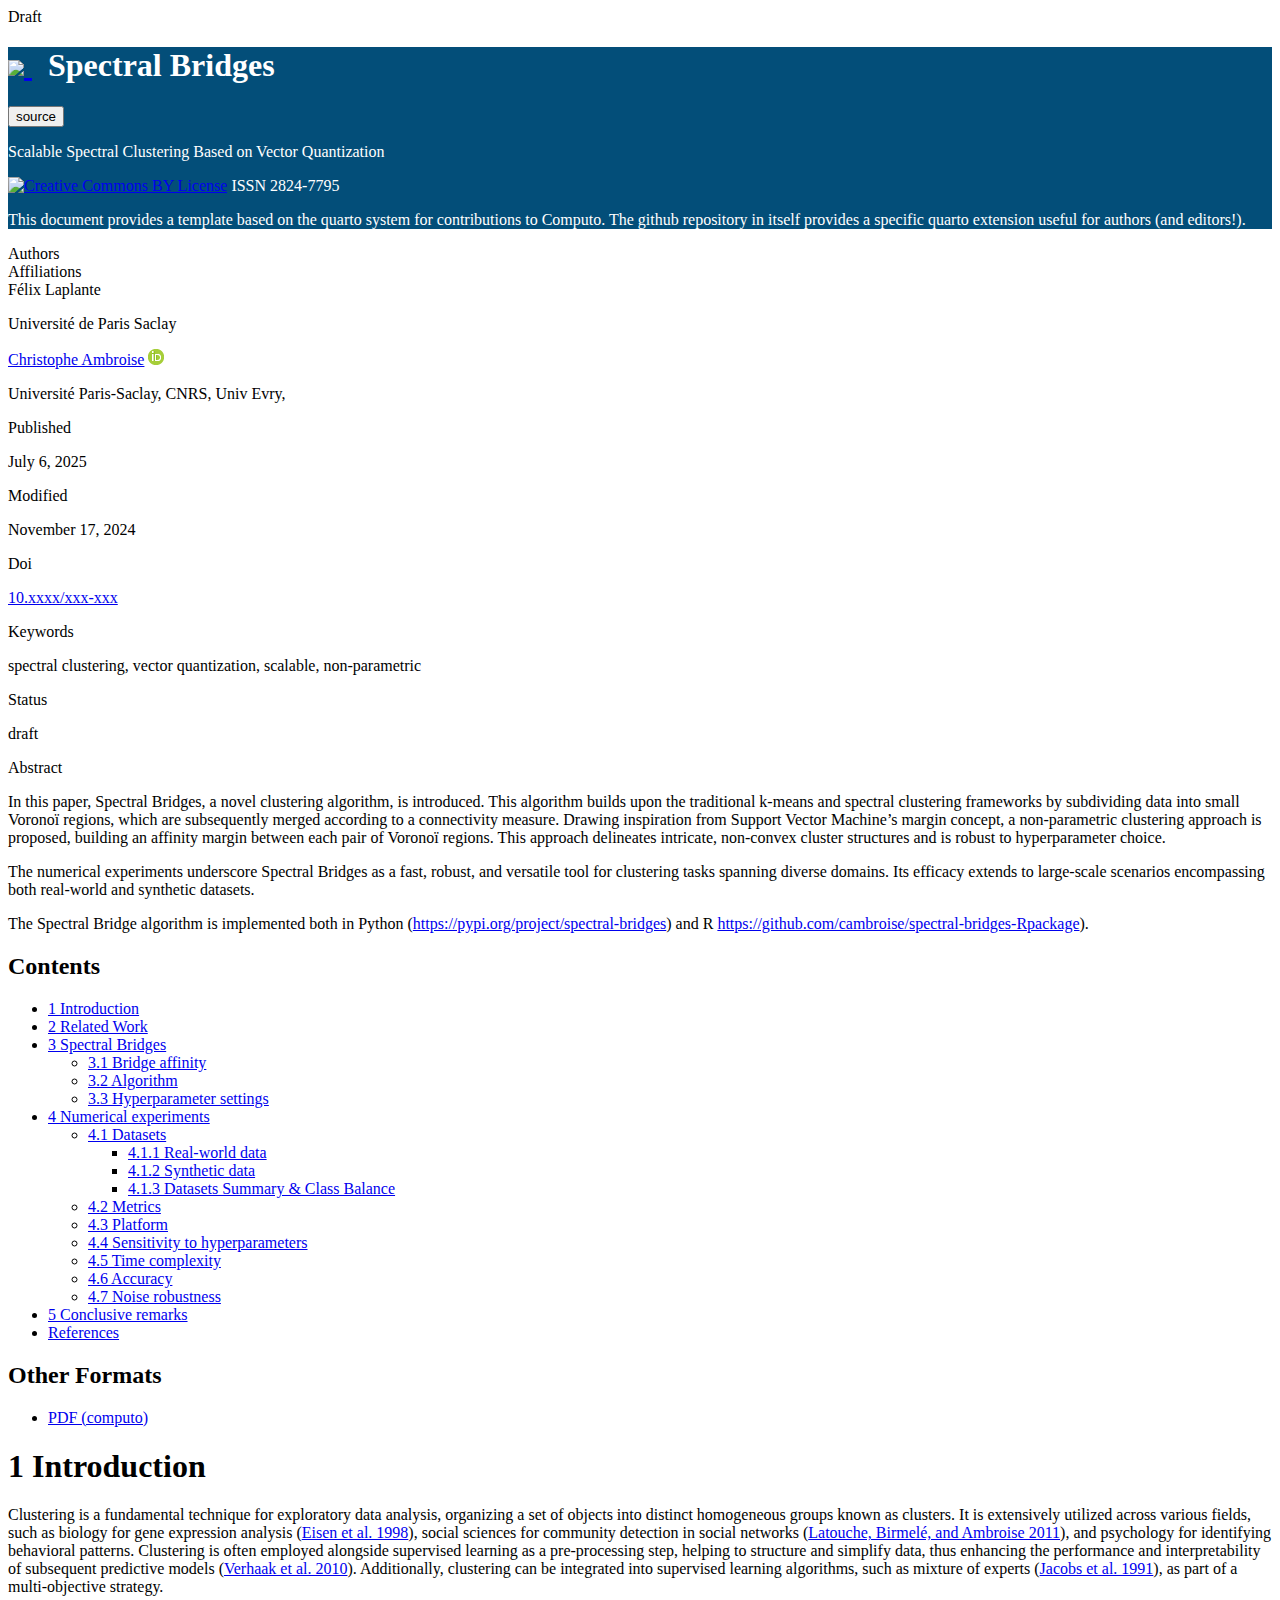
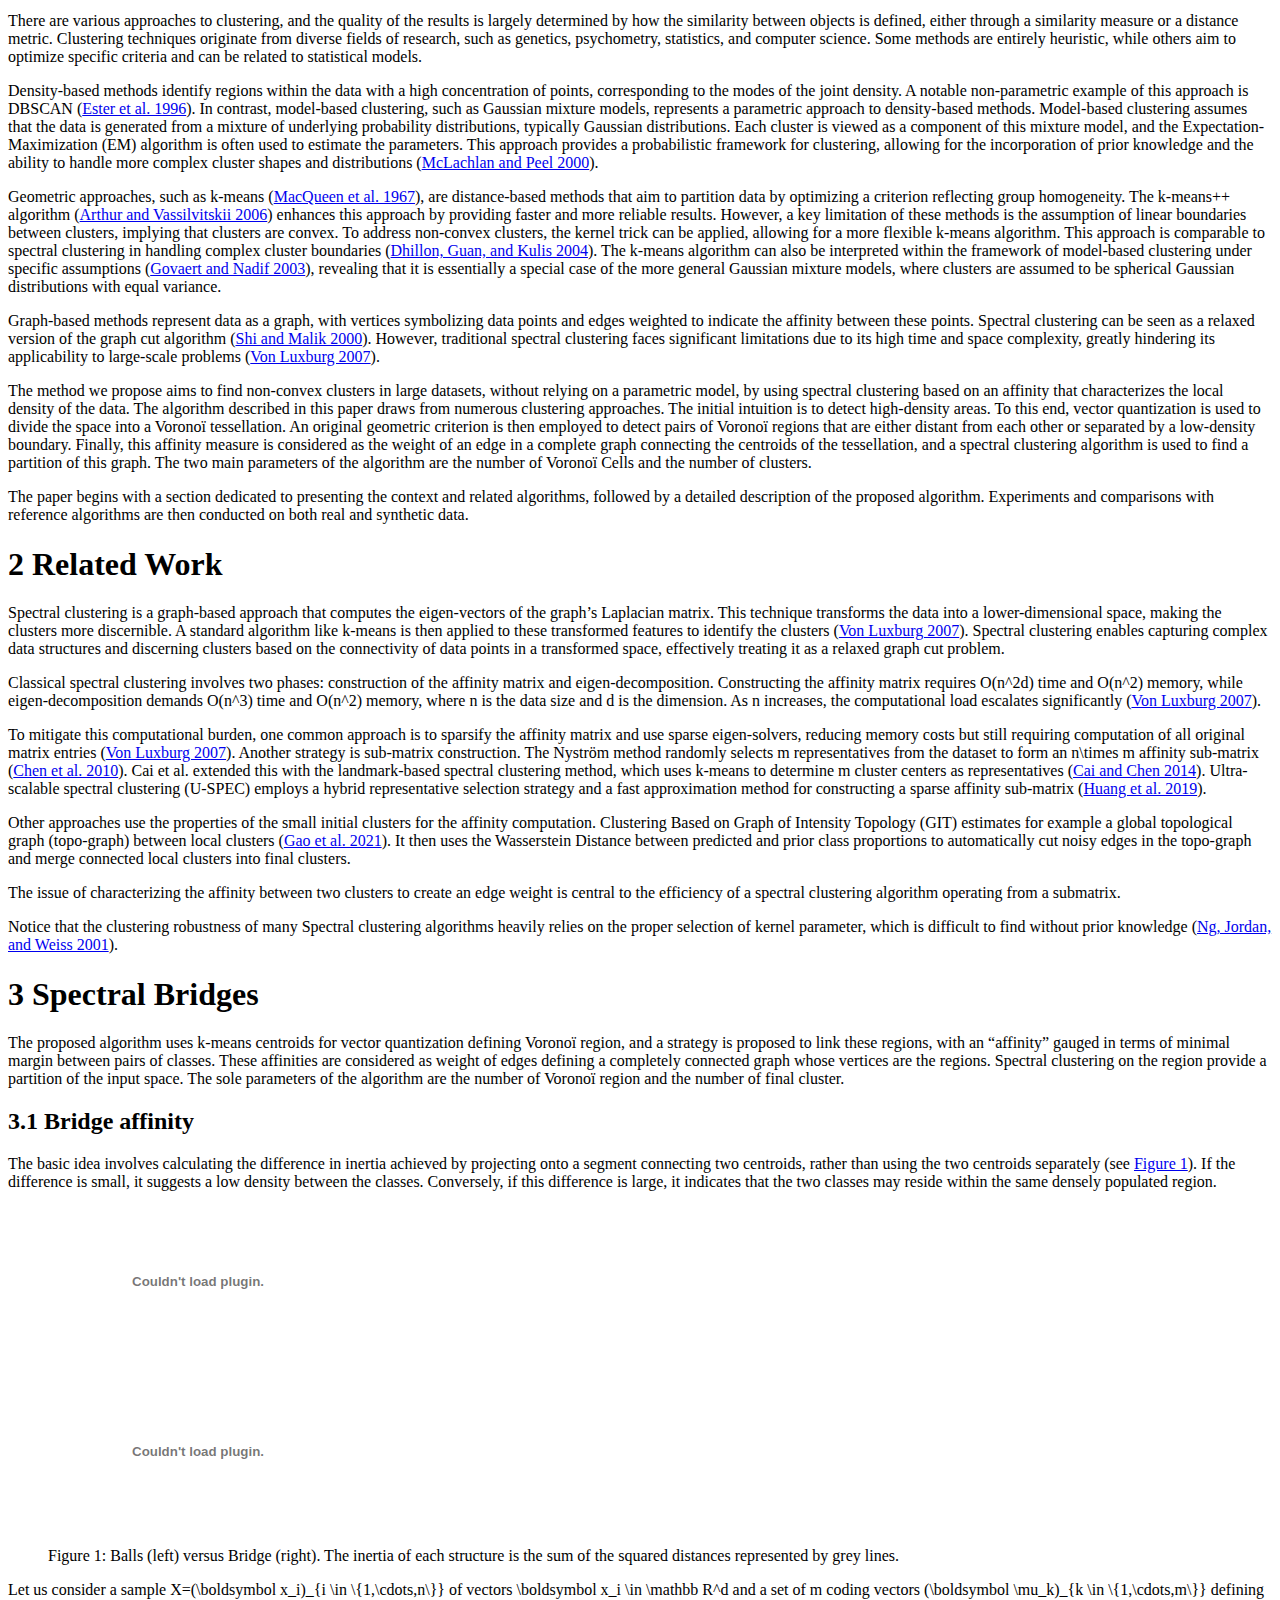
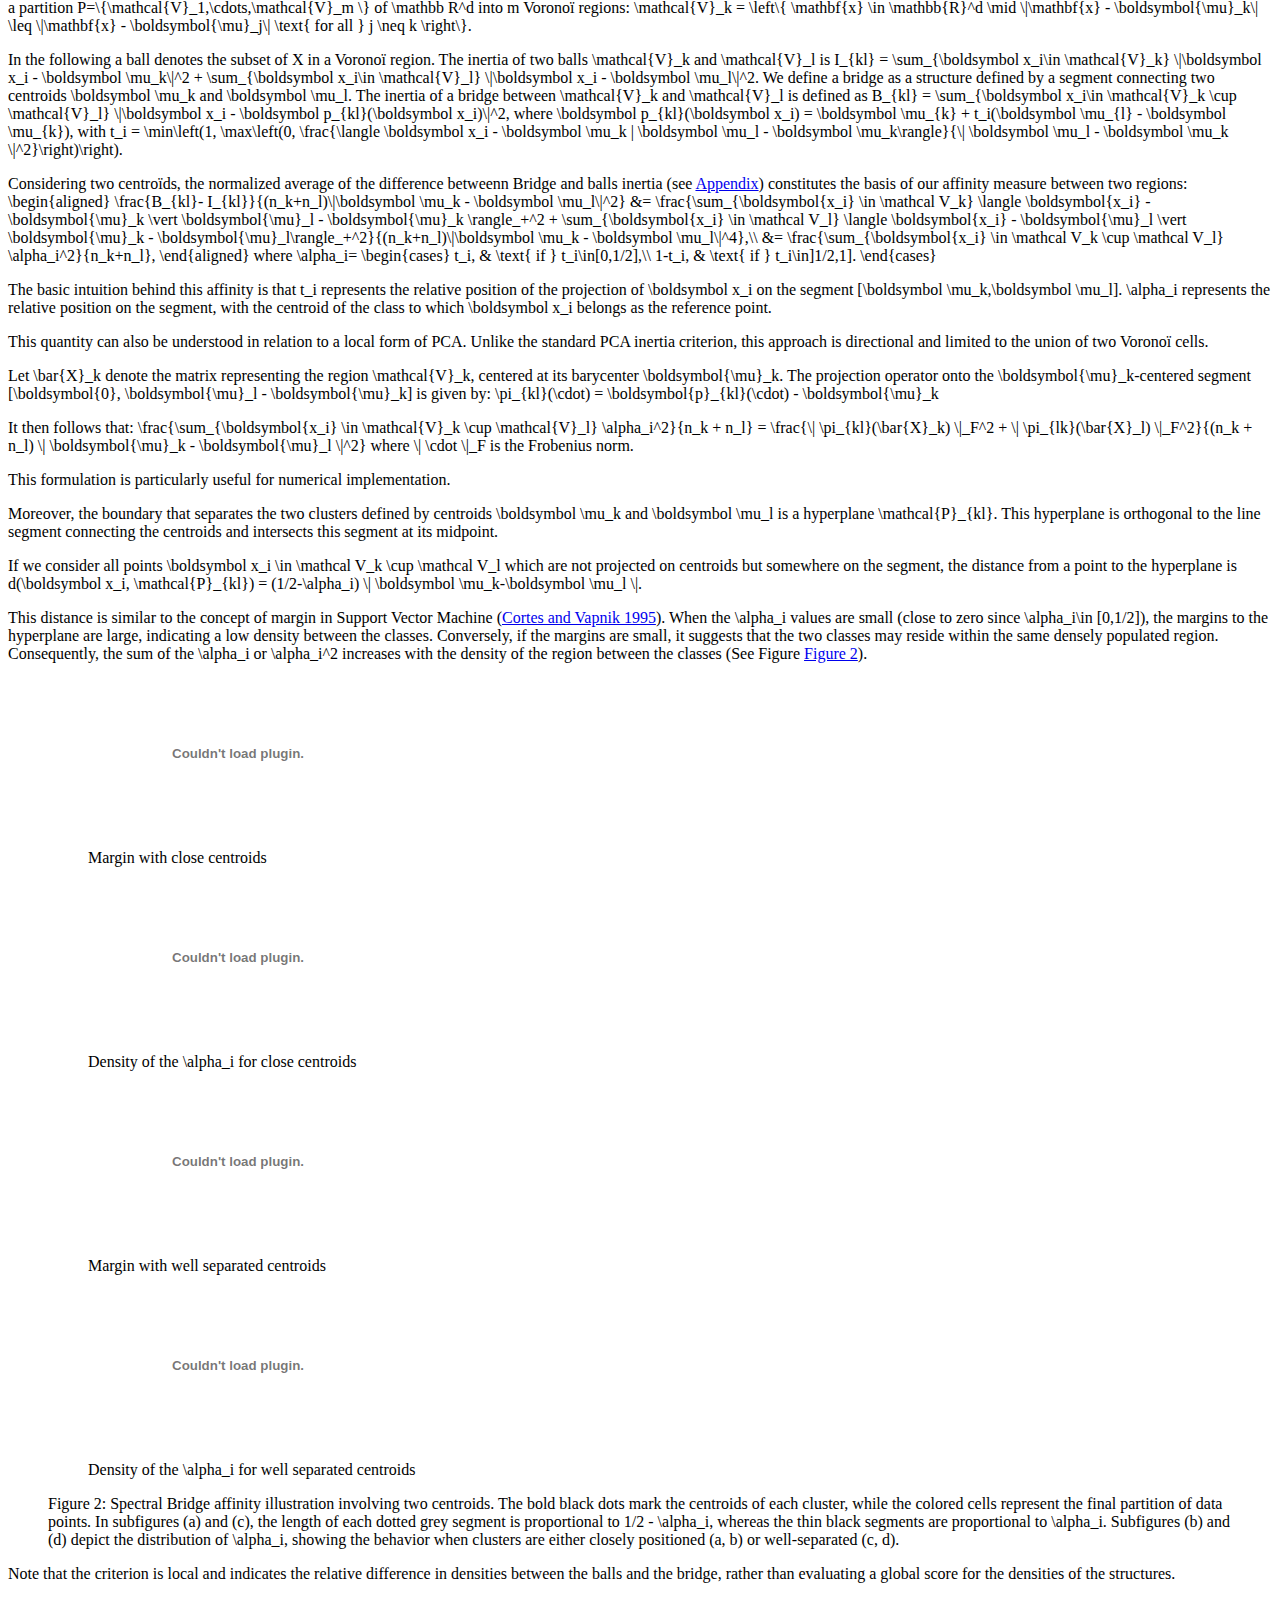
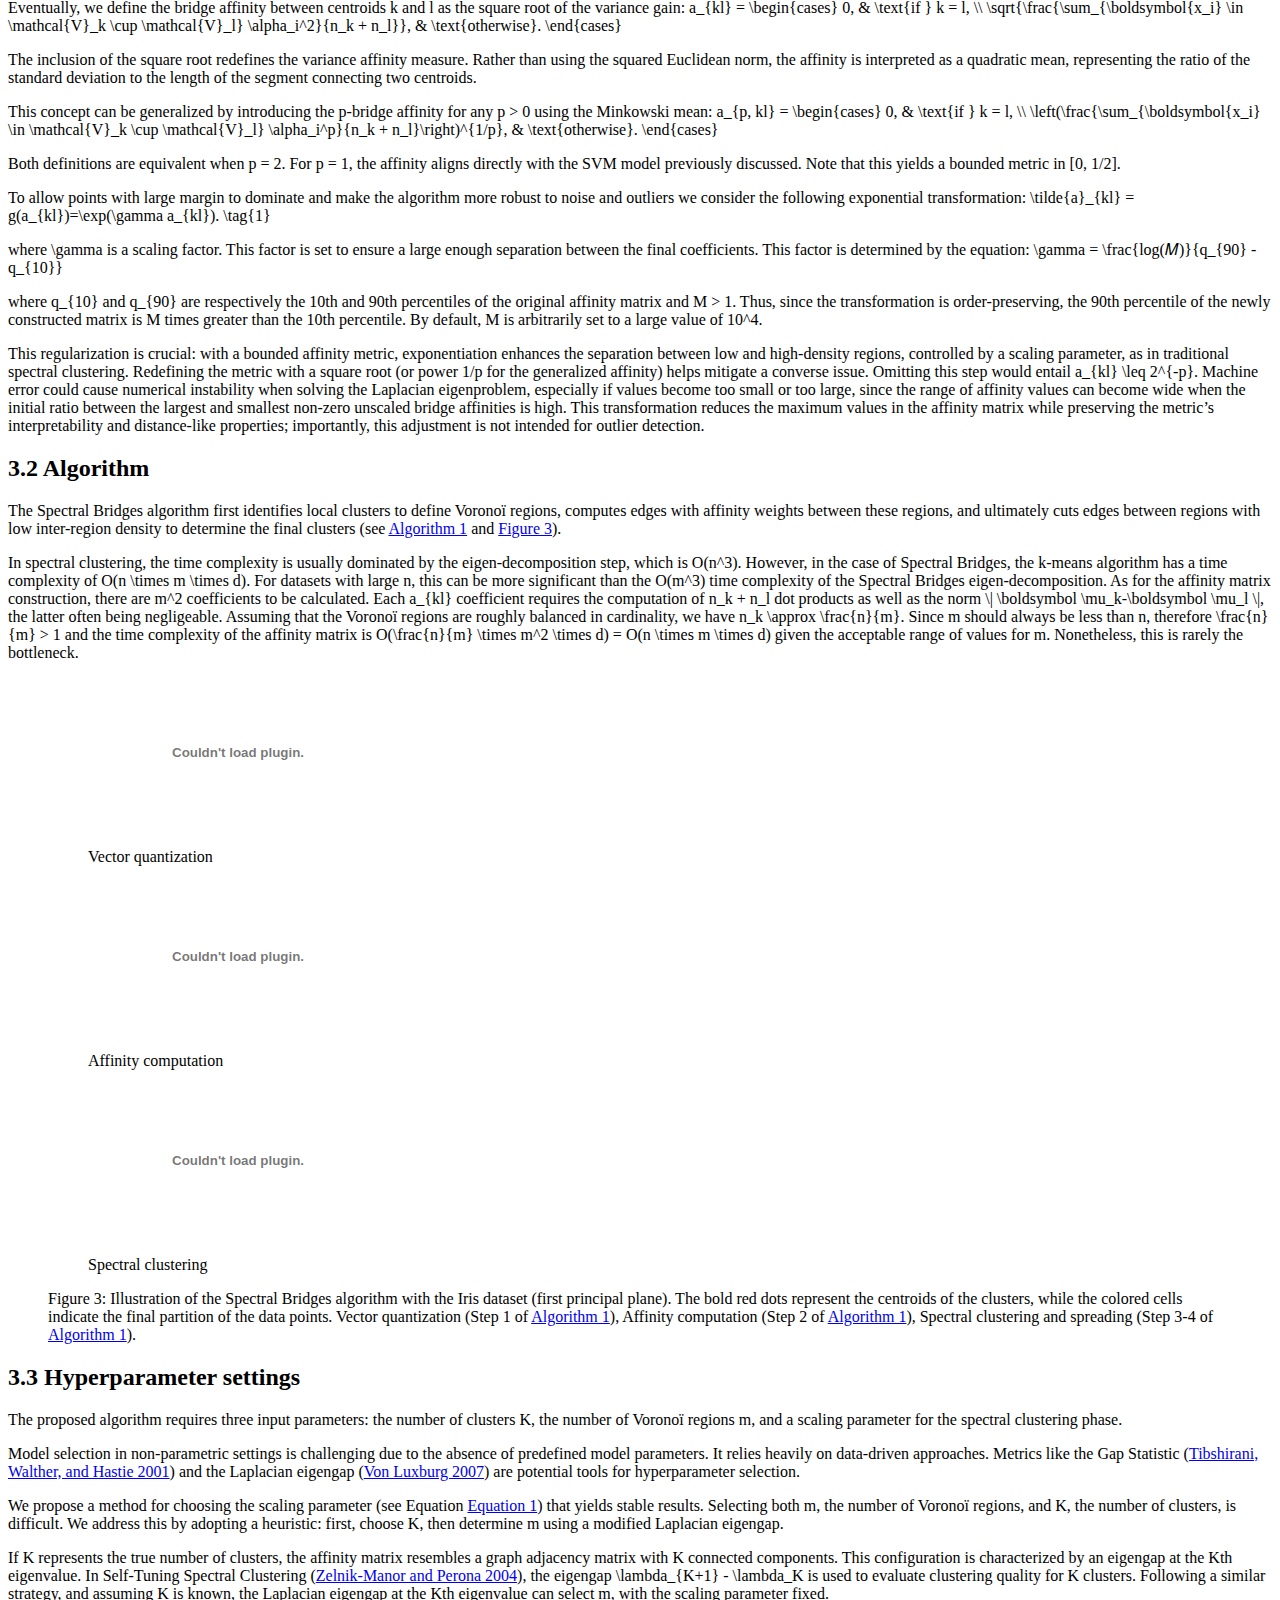
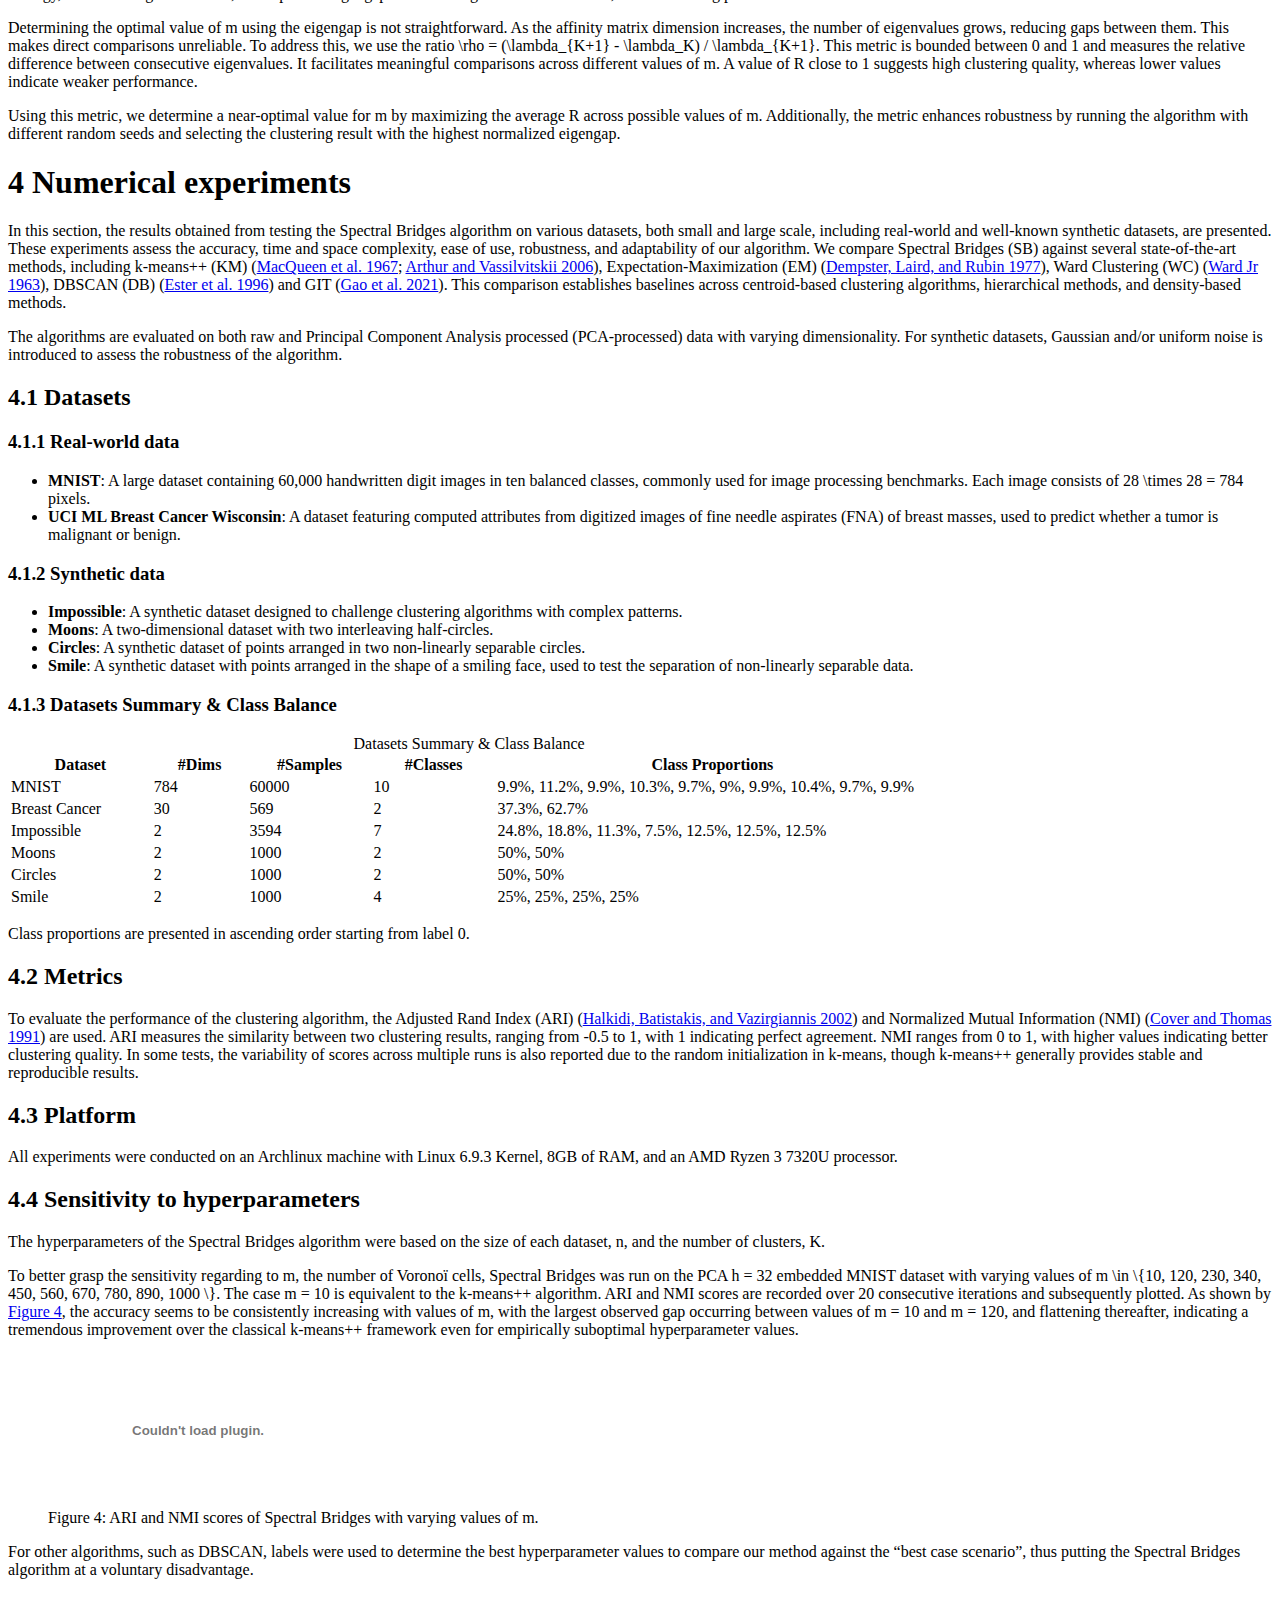
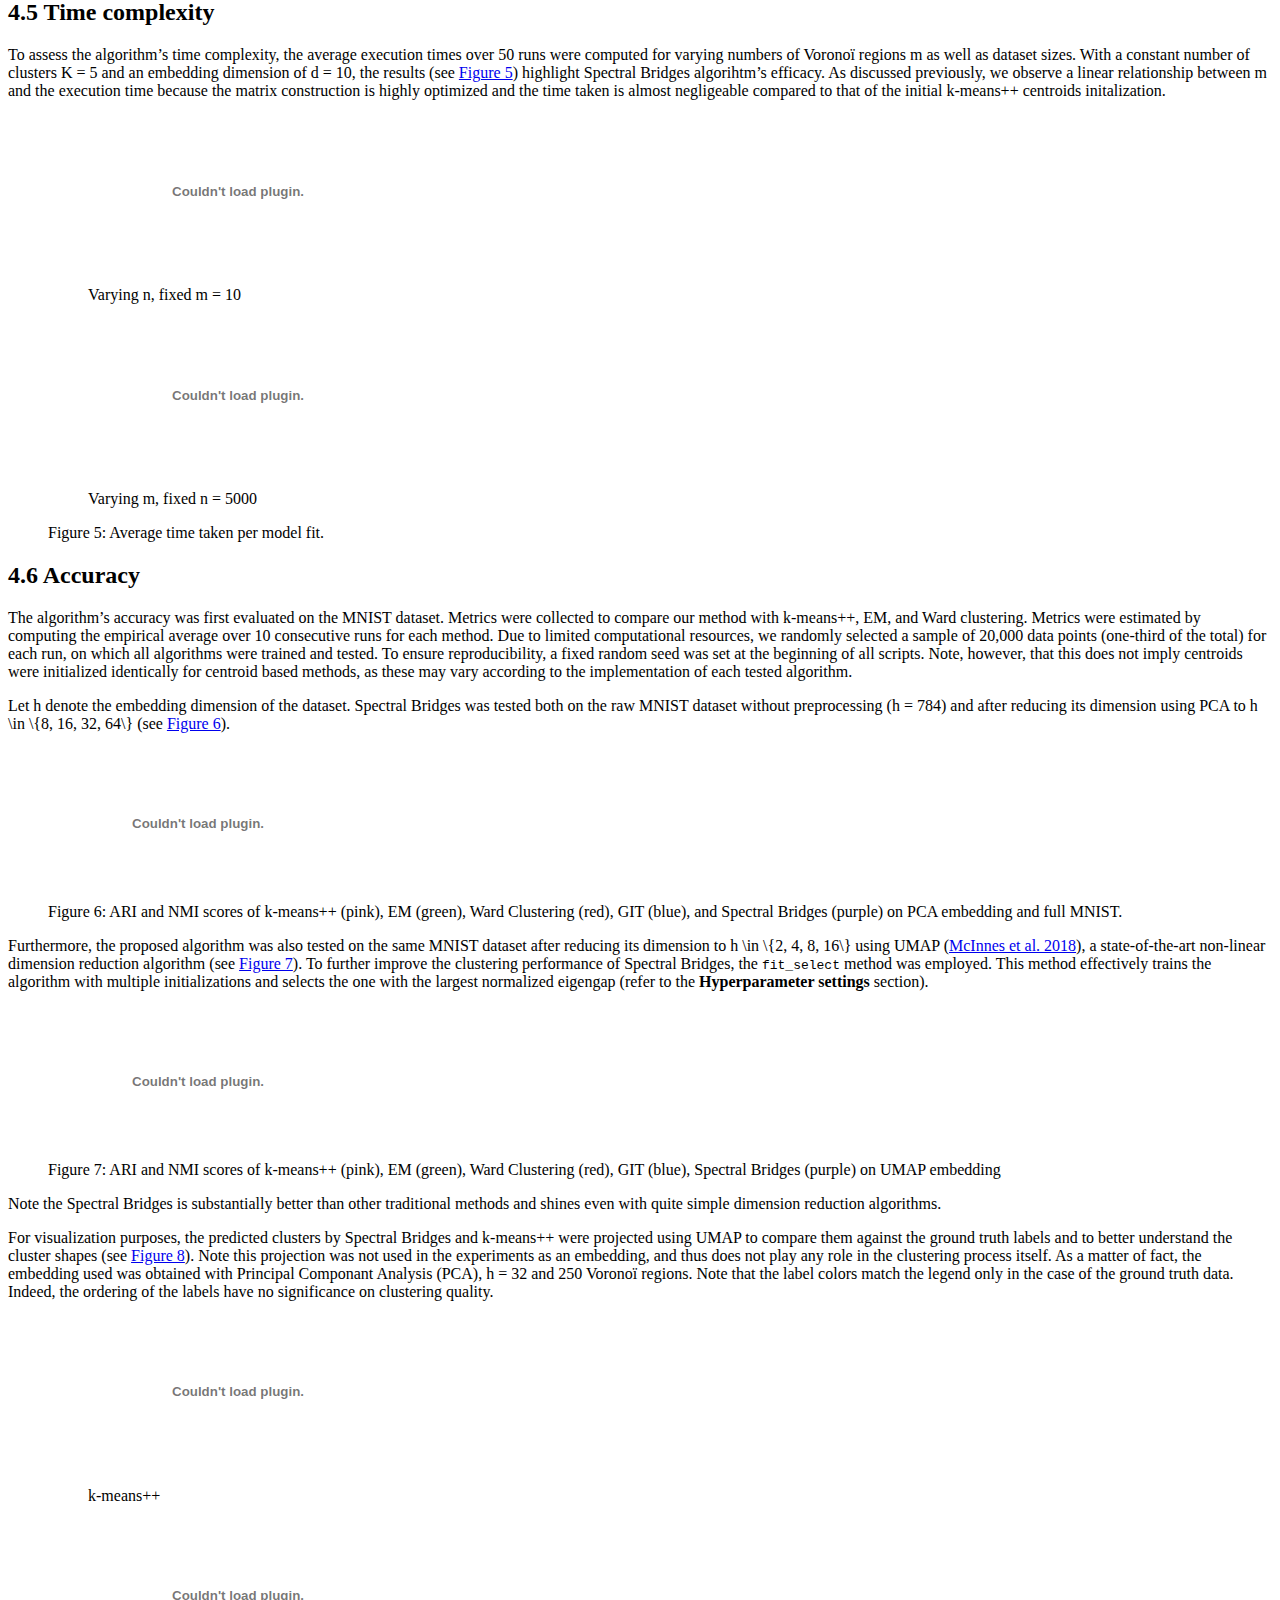
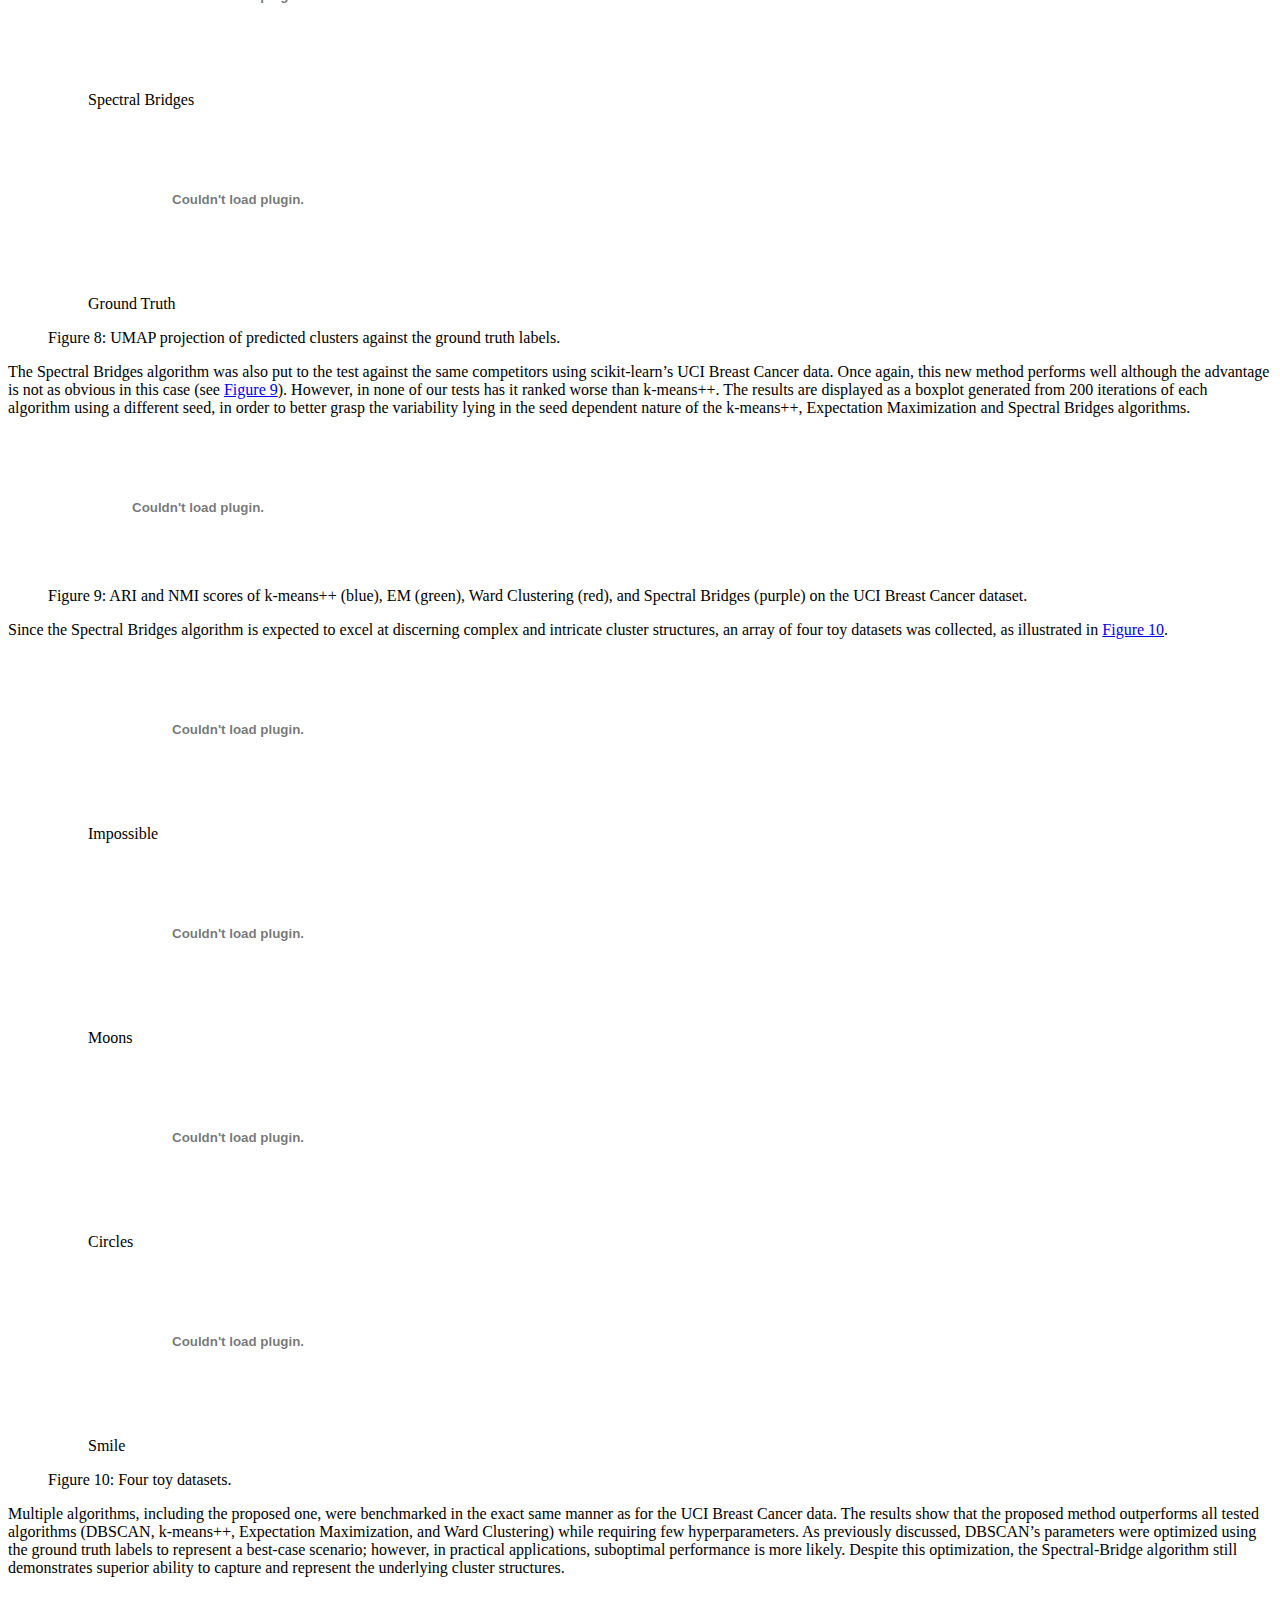
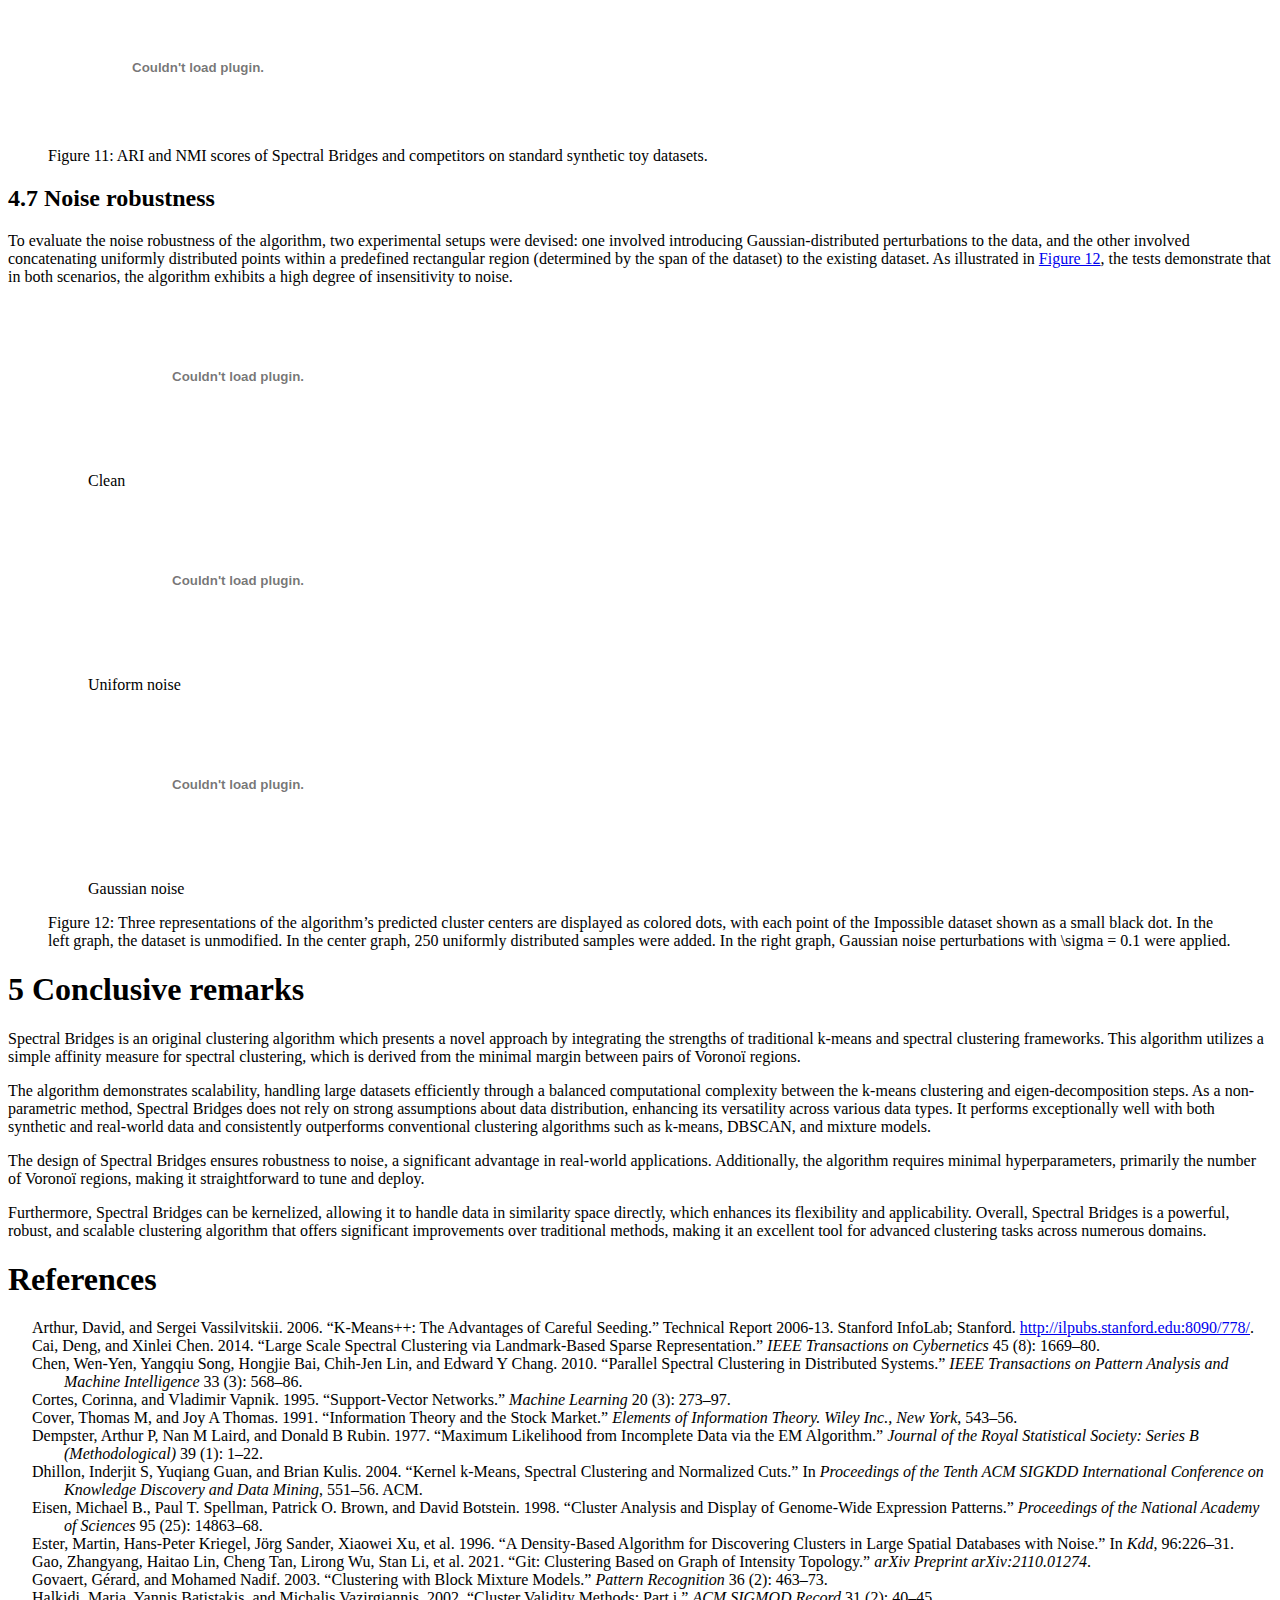
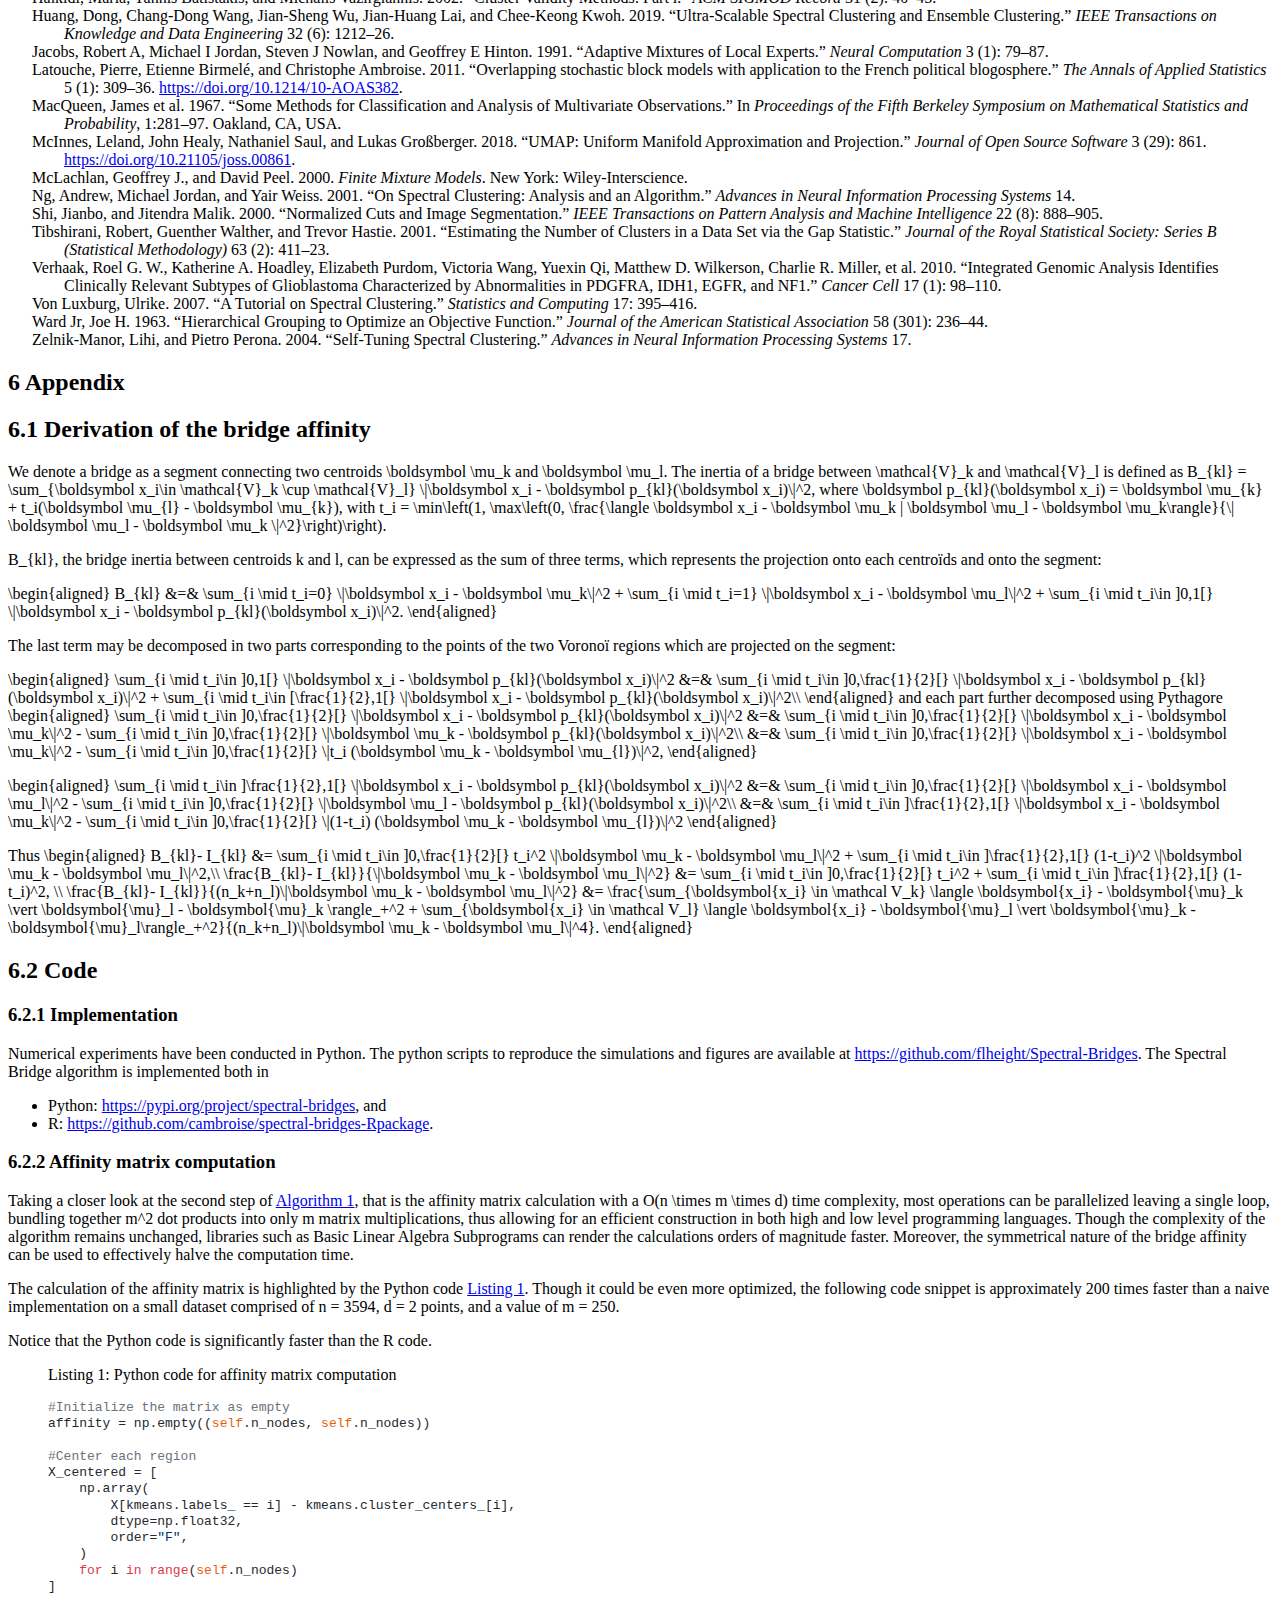
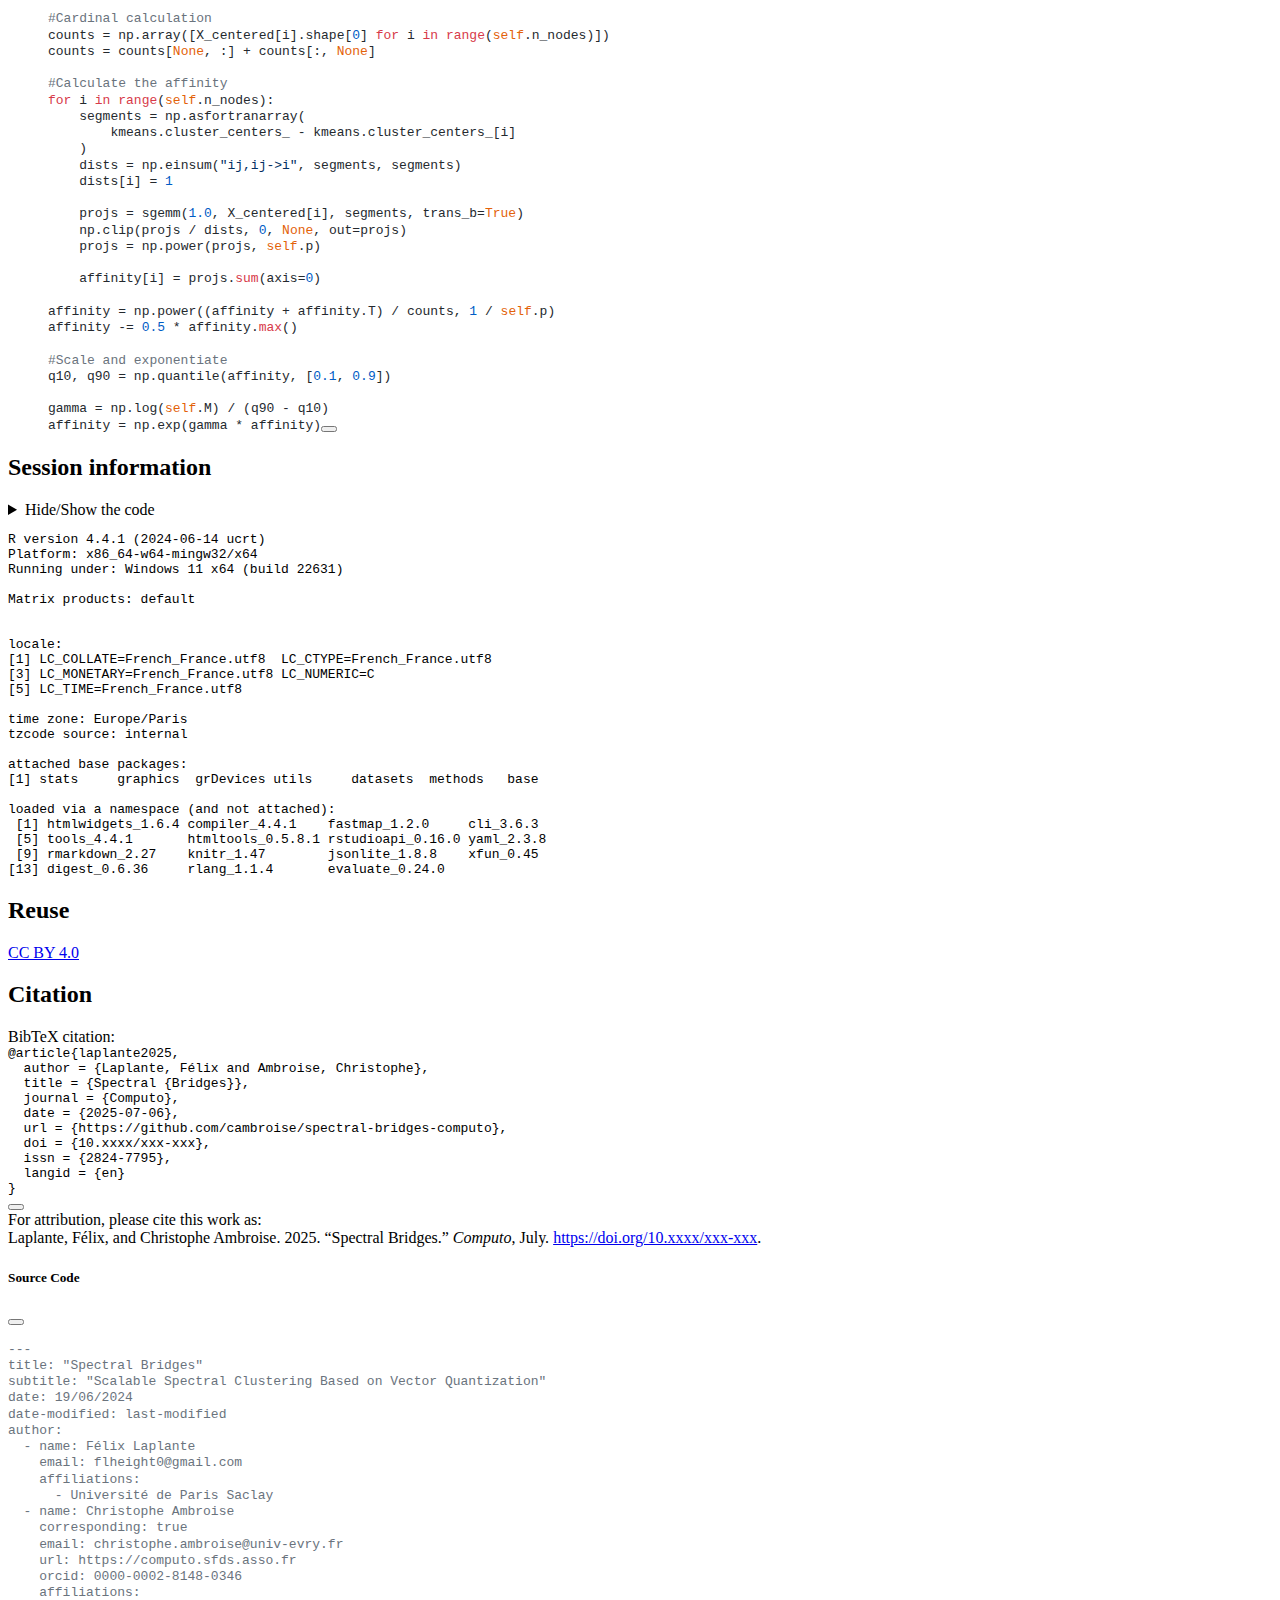
==== commit 522d0549: "Add files via upload" ====
--- a/spectral-bridges.html
+++ b/spectral-bridges.html
@@ -430,7 +430,7 @@
 \pi_{kl}(\cdot) = \boldsymbol{p}_{kl}(\cdot) - \boldsymbol{\mu}_k
 </span></p>
 <p>It then follows that: <span class="math display">
-\frac{\sum_{\boldsymbol{x_i} \in \mathcal{V}_k \cup \mathcal{V}_l} \alpha_i^2}{n_k + n_l} = \frac{\| \pi_{kl}(\bar{X}_k) \|_F^2 + \| \pi_{lk}(\bar{X}_l) \|_F^2}{n_k + n_l}
+\frac{\sum_{\boldsymbol{x_i} \in \mathcal{V}_k \cup \mathcal{V}_l} \alpha_i^2}{n_k + n_l} = \frac{\| \pi_{kl}(\bar{X}_k) \|_F^2 + \| \pi_{lk}(\bar{X}_l) \|_F^2}{(n_k + n_l) \| \boldsymbol{\mu}_k - \boldsymbol{\mu}_l \|^2}
 </span> where <span class="math inline">\| \cdot \|_F</span> is the Frobenius norm.</p>
 <p>This formulation is particularly useful for numerical implementation.</p>
 <p>Moreover, the boundary that separates the two clusters defined by centroids <span class="math inline">\boldsymbol \mu_k</span> and <span class="math inline">\boldsymbol \mu_l</span> is a hyperplane <span class="math inline">\mathcal{P}_{kl}</span>. This hyperplane is orthogonal to the line segment connecting the centroids and intersects this segment at its midpoint.</p>
@@ -513,7 +513,7 @@
 <h2 data-number="3.2" class="anchored" data-anchor-id="algorithm"><span class="header-section-number">3.2</span> Algorithm</h2>
 <p>The Spectral Bridges algorithm first identifies local clusters to define Voronoï regions, computes edges with affinity weights between these regions, and ultimately cuts edges between regions with low inter-region density to determine the final clusters (see <a href="#alg-spectral-bridges" class="quarto-xref">Algorithm 1</a> and <a href="#fig-steps" class="quarto-xref">Figure&nbsp;3</a>).</p>
 <p>In spectral clustering, the time complexity is usually dominated by the eigen-decomposition step, which is <span class="math inline">O(n^3)</span>. However, in the case of Spectral Bridges, the k-means algorithm has a time complexity of <span class="math inline">O(n \times m \times d)</span>. For datasets with large <span class="math inline">n</span>, this can be more significant than the <span class="math inline">O(m^3)</span> time complexity of the Spectral Bridges eigen-decomposition. As for the affinity matrix construction, there are <span class="math inline">m^2</span> coefficients to be calculated. Each <span class="math inline">a_{kl}</span> coefficient requires the computation of <span class="math inline">n_k + n_l</span> dot products as well as the norm <span class="math inline">\| \boldsymbol \mu_k-\boldsymbol \mu_l \|</span>, the latter often being negligeable. Assuming that the Voronoï regions are roughly balanced in cardinality, we have <span class="math inline">n_k \approx \frac{n}{m}</span>. Since <span class="math inline">m</span> should always be less than <span class="math inline">n</span>, therefore <span class="math inline">\frac{n}{m} &gt; 1</span> and the time complexity of the affinity matrix is <span class="math inline">O(\frac{n}{m} \times m^2 \times d) = O(n \times m \times d)</span> given the acceptable range of values for <span class="math inline">m</span>. Nonetheless, this is rarely the bottleneck.</p>
-<div id="alg-spectral-bridges" class="pseudocode-container quarto-float" data-pseudocode-number="1" data-comment-delimiter="//" data-indent-size="1.2em" data-line-number="true" data-caption-prefix="Algorithm" data-line-number-punc=":" data-no-end="false">
+<div id="alg-spectral-bridges" class="pseudocode-container quarto-float" data-pseudocode-number="1" data-line-number="true" data-comment-delimiter="//" data-no-end="false" data-caption-prefix="Algorithm" data-indent-size="1.2em" data-line-number-punc=":">
 <div class="pseudocode">
 \begin{algorithm} \caption{Spectral Bridges} \begin{algorithmic} \Procedure{SpectralBridges}{$X, k, m$} \Comment{$X$: input dataset, $k$: number of clusters, $m$: number of Voronoï regions} \State \textbf{Step 1: Vector Quantization} \State $\text{centroids}, \text{voronoiRegions} \gets$ \Call{KMeans}{$X, m$} \Comment{Initial centroids and Voronoi regions using k-means++} \State \textbf{Step 2: Affinity Computation} \State $A = \{g(a_{kl})\}_{kl} \gets$ \Call{Affinity}{$X, \text{centroids}, \text{voronoiRegions}$} \Comment{Compute affinity matrix $A$} \State \textbf{Step 3: Spectral Clustering} \Comment{Assign each region to a cluster} \State $\text{labels} \gets$ \Call{SpectralClustering}{$A, k$} \State \textbf{Step 4: Propagate} \Comment{Assign each data point to the cluster of its region} \State $\text{clusters} \gets$ \Call{Propagate}{$X, \text{labels}, \text{voronoiRegions}$} \State \Return $\text{clusters}$ \Comment{Return cluster labels for data points in $X$} \EndProcedure \end{algorithmic} \end{algorithm}
 </div>
@@ -1767,7 +1767,7 @@
 <span id="cb3-163"><a href="#cb3-163" aria-hidden="true" tabindex="-1"></a></span>
 <span id="cb3-164"><a href="#cb3-164" aria-hidden="true" tabindex="-1"></a>It then follows that:</span>
 <span id="cb3-165"><a href="#cb3-165" aria-hidden="true" tabindex="-1"></a>$$</span>
-<span id="cb3-166"><a href="#cb3-166" aria-hidden="true" tabindex="-1"></a>\frac{\sum_{\boldsymbol{x_i} \in \mathcal{V}_k \cup \mathcal{V}_l} \alpha_i^2}{n_k + n_l} = \frac{\| \pi_{kl}(\bar{X}_k) \|_F^2 + \| \pi_{lk}(\bar{X}_l) \|_F^2}{n_k + n_l}</span>
+<span id="cb3-166"><a href="#cb3-166" aria-hidden="true" tabindex="-1"></a>\frac{\sum_{\boldsymbol{x_i} \in \mathcal{V}_k \cup \mathcal{V}_l} \alpha_i^2}{n_k + n_l} = \frac{\| \pi_{kl}(\bar{X}_k) \|_F^2 + \| \pi_{lk}(\bar{X}_l) \|_F^2}{(n_k + n_l) \| \boldsymbol{\mu}_k - \boldsymbol{\mu}_l \|^2}</span>
 <span id="cb3-167"><a href="#cb3-167" aria-hidden="true" tabindex="-1"></a>$$</span>
 <span id="cb3-168"><a href="#cb3-168" aria-hidden="true" tabindex="-1"></a>where $\| \cdot \|_F$ is the Frobenius norm.</span>
 <span id="cb3-169"><a href="#cb3-169" aria-hidden="true" tabindex="-1"></a></span>
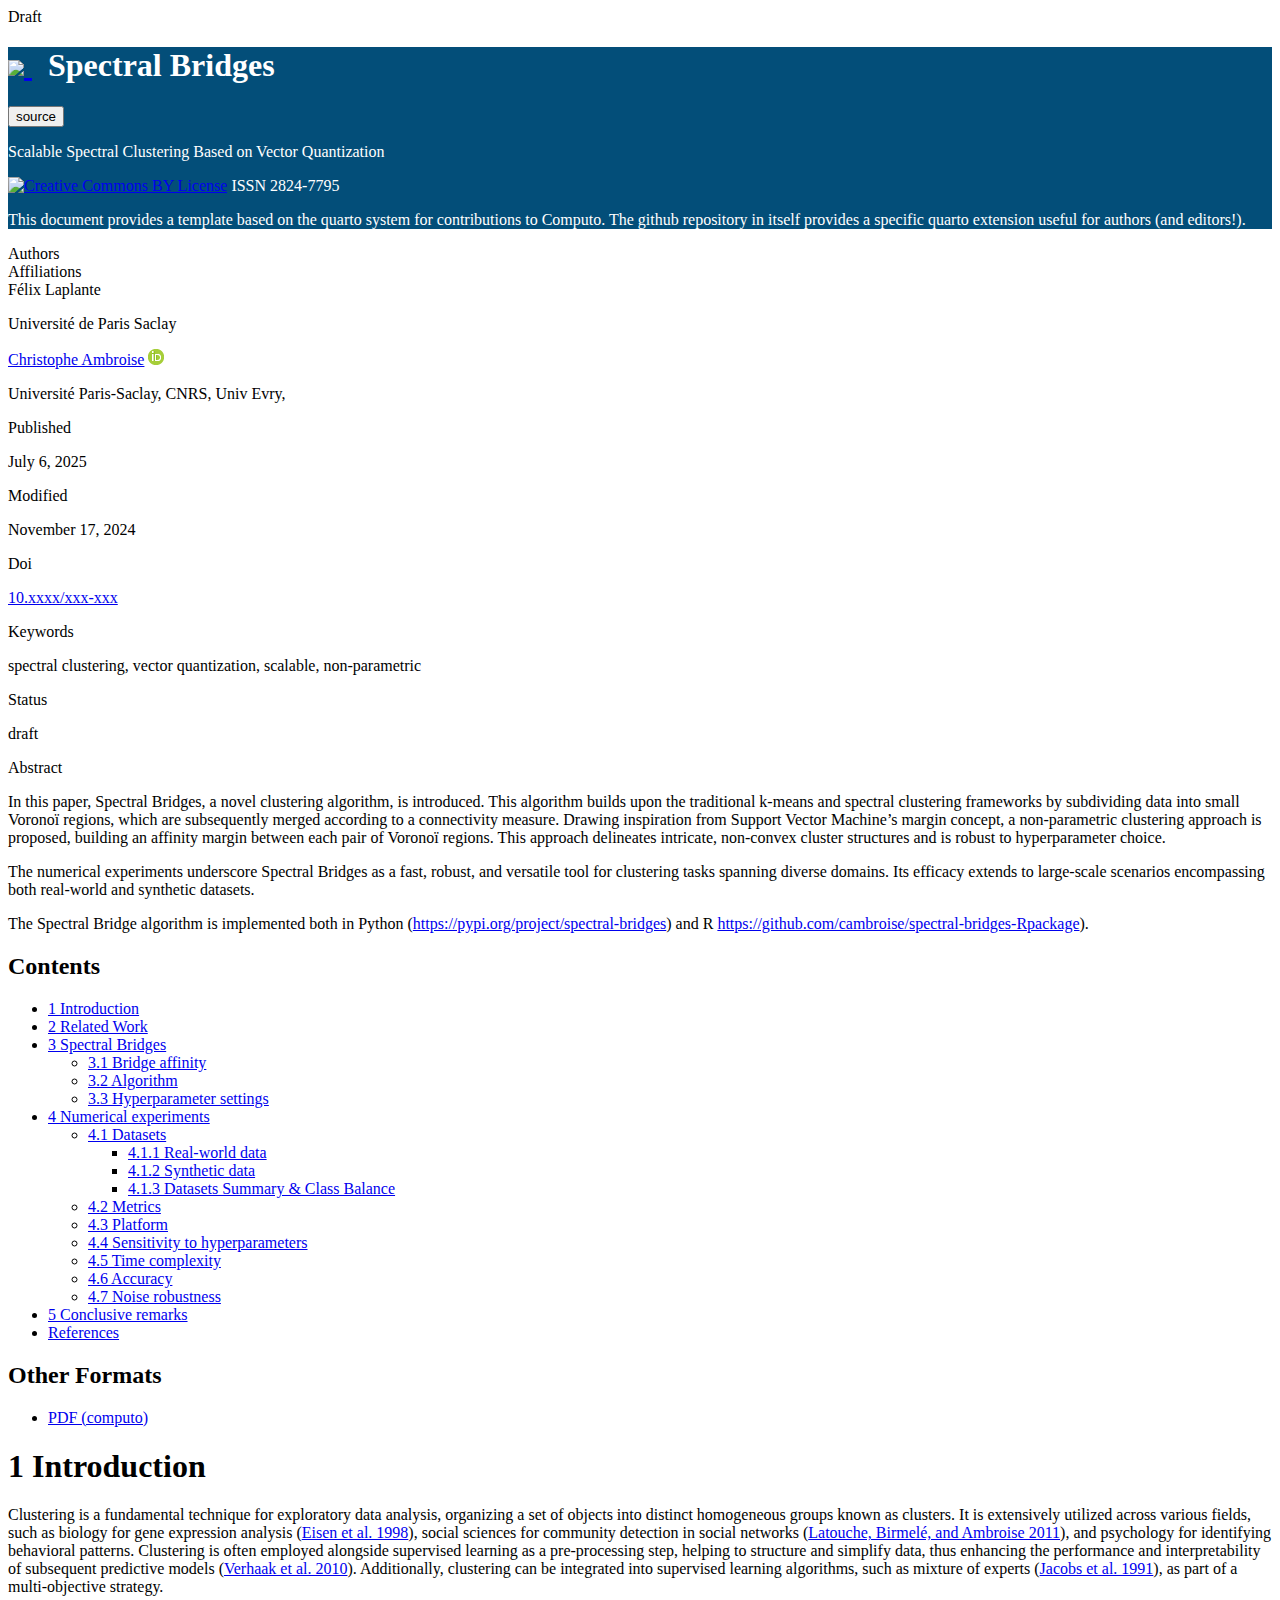
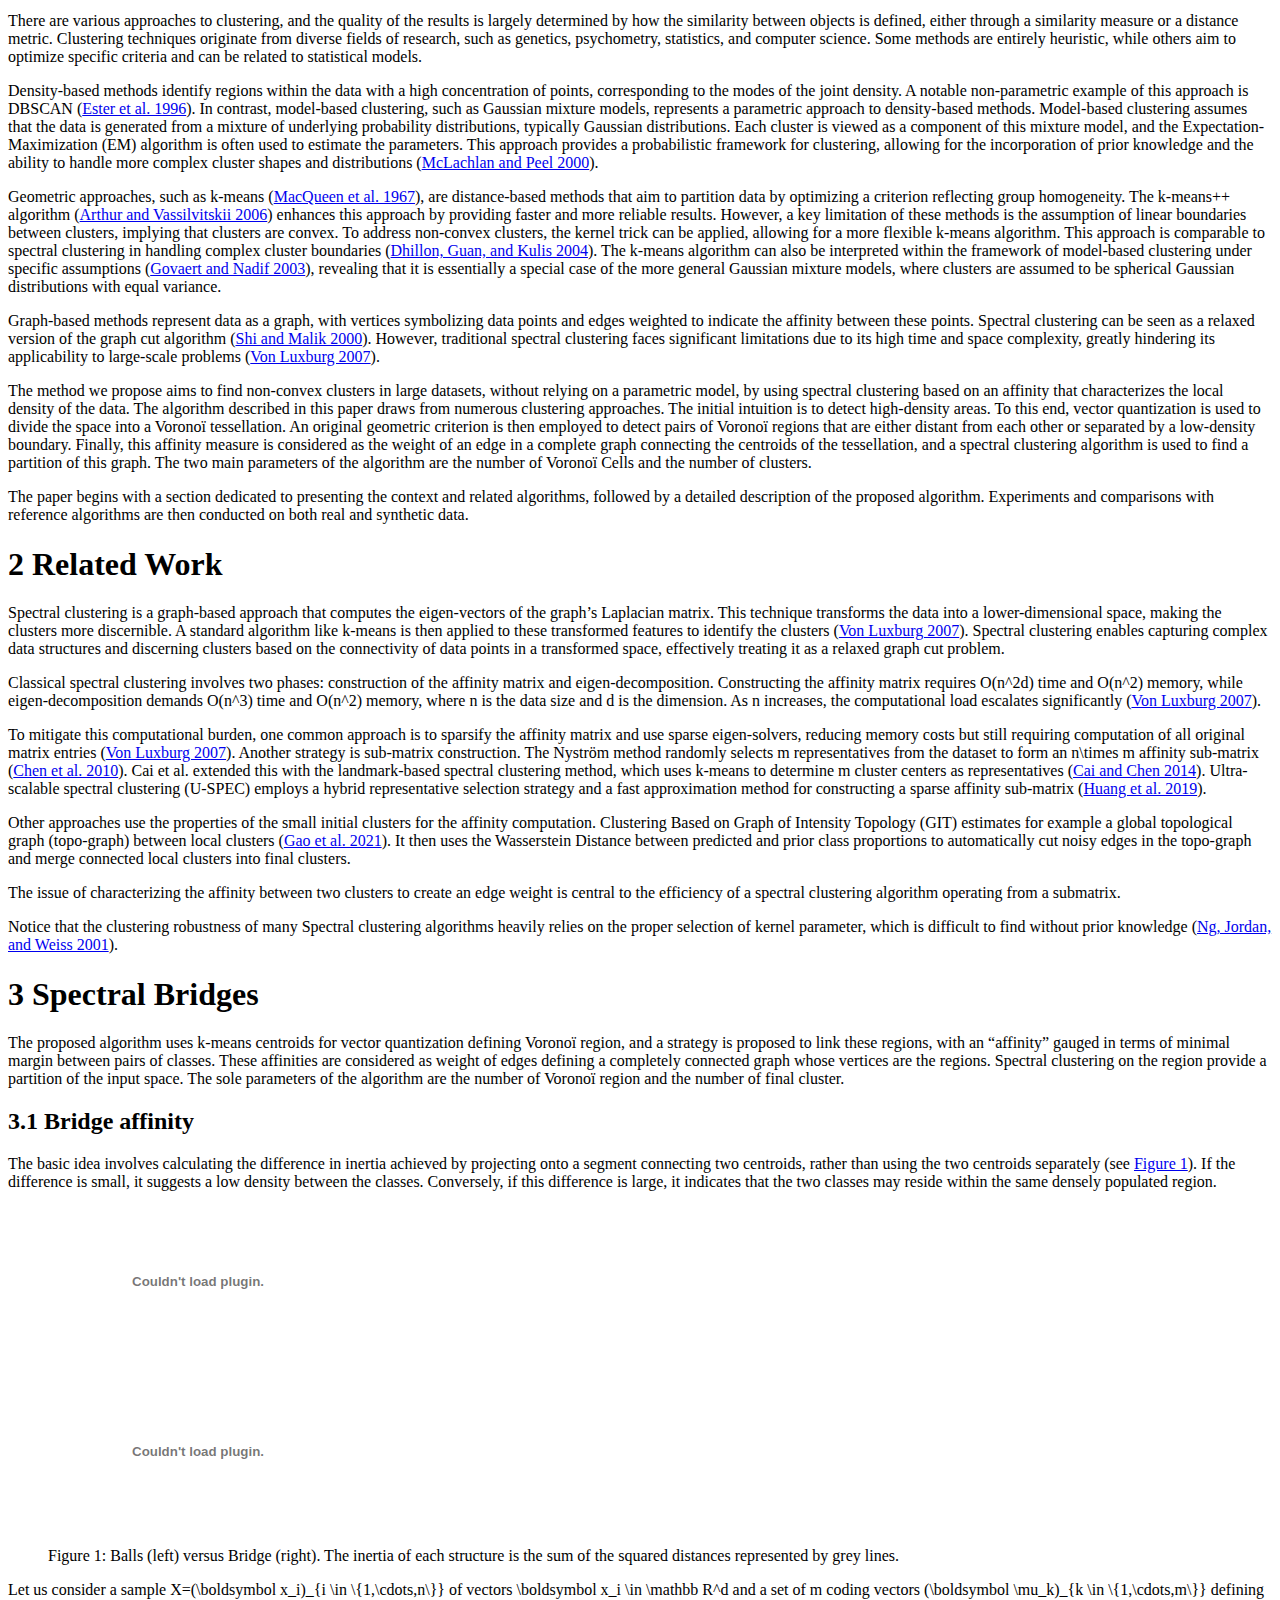
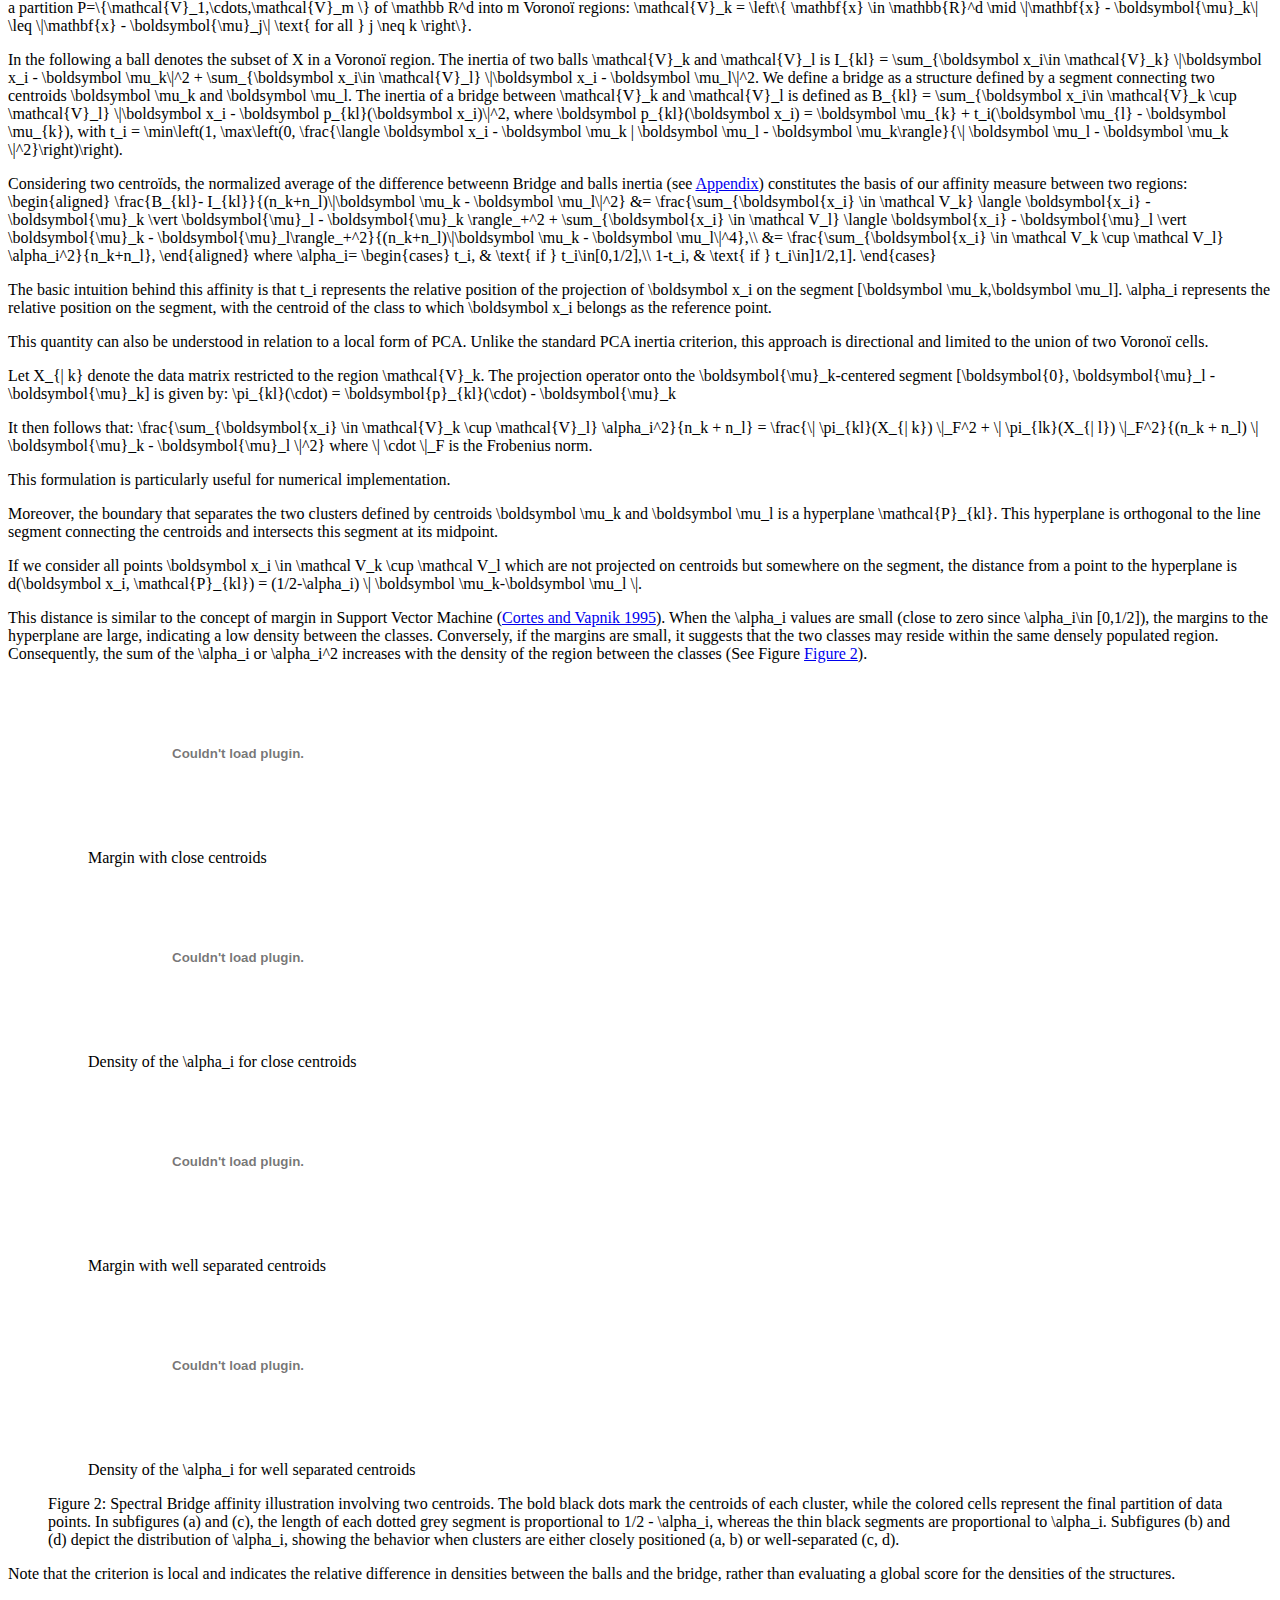
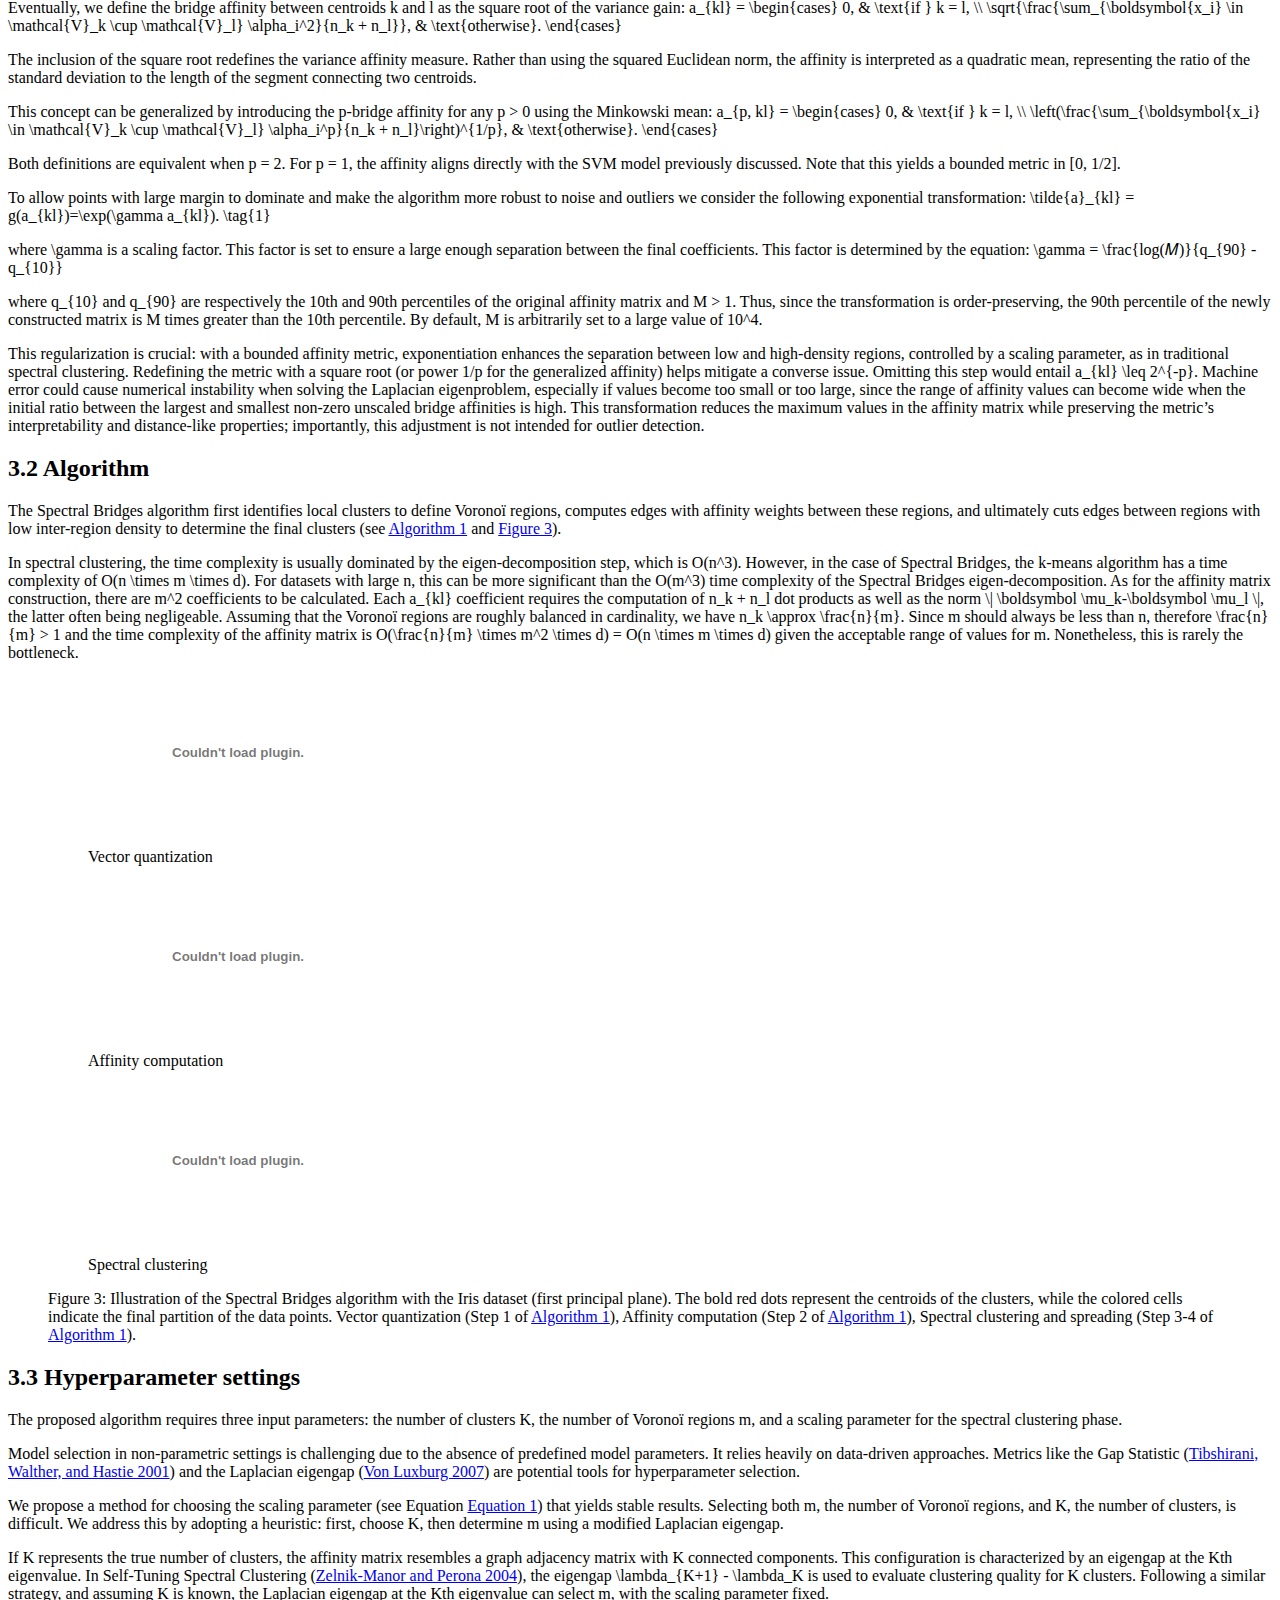
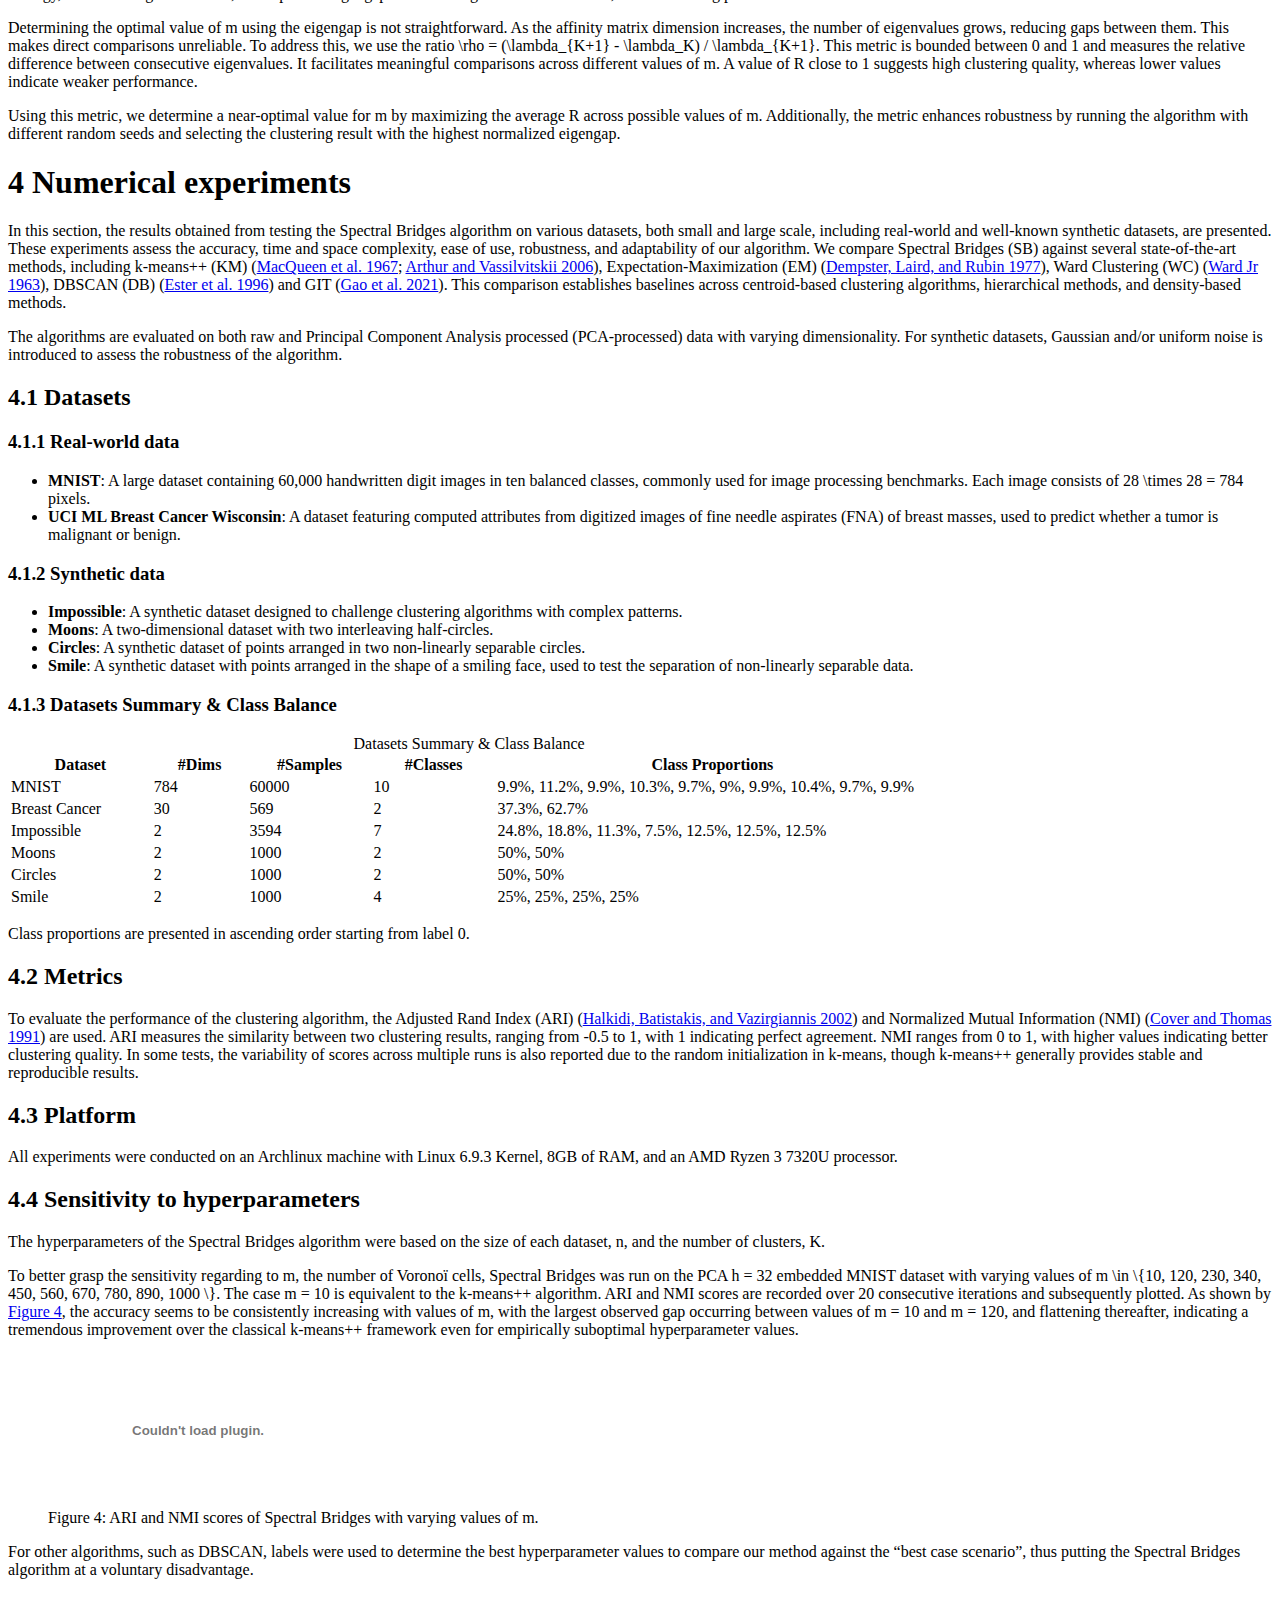
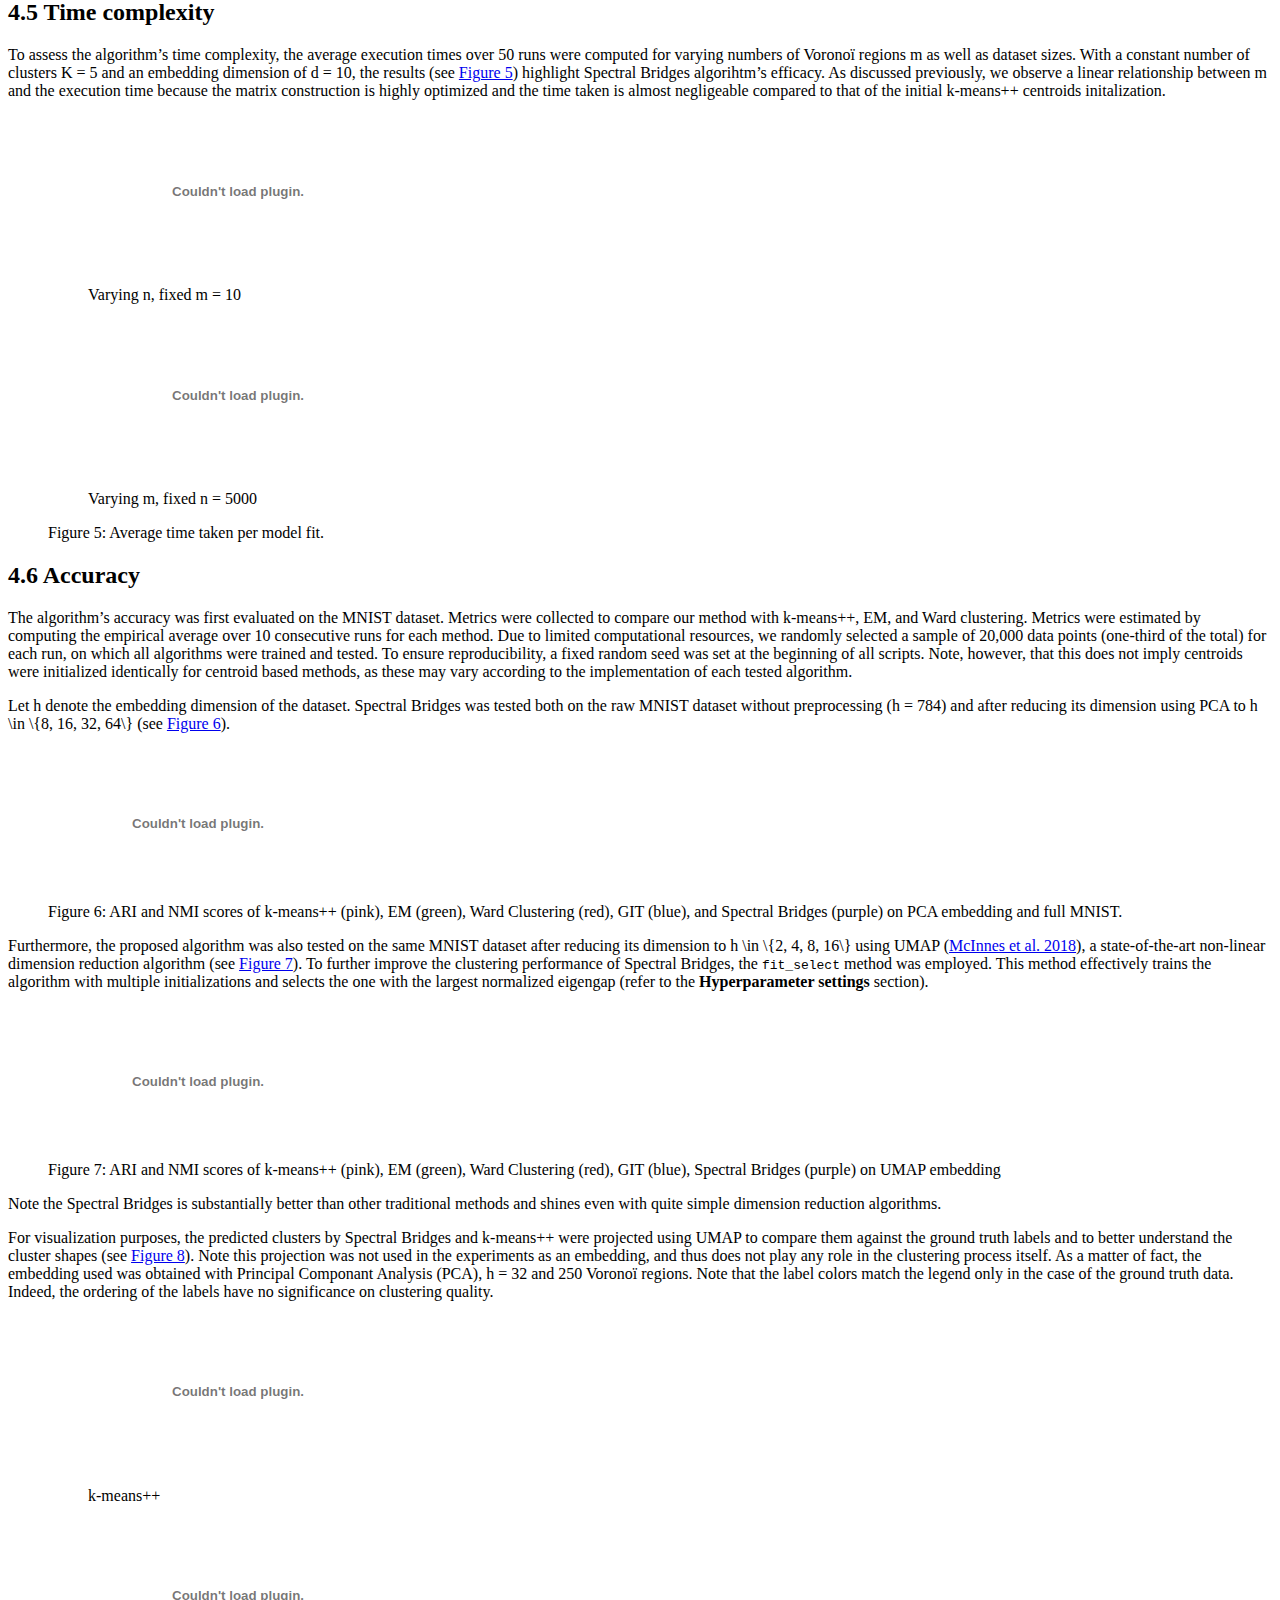
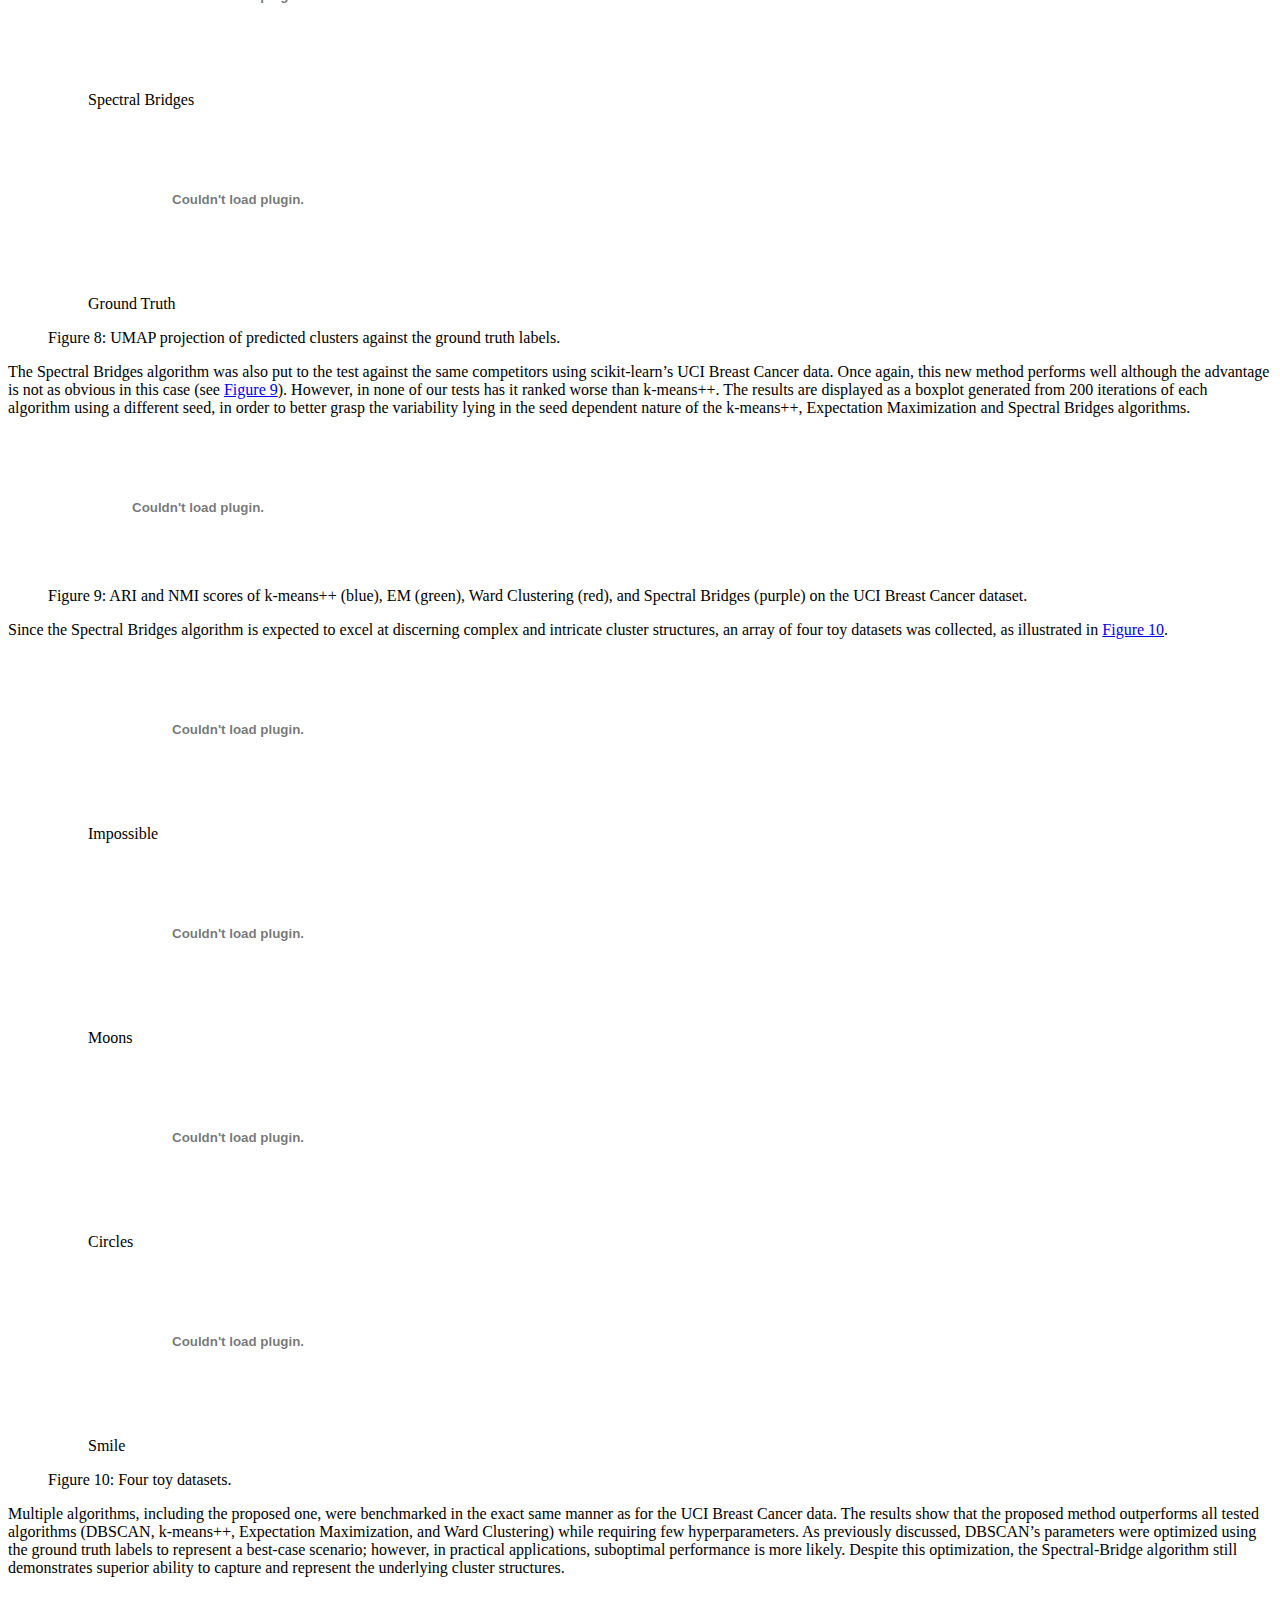
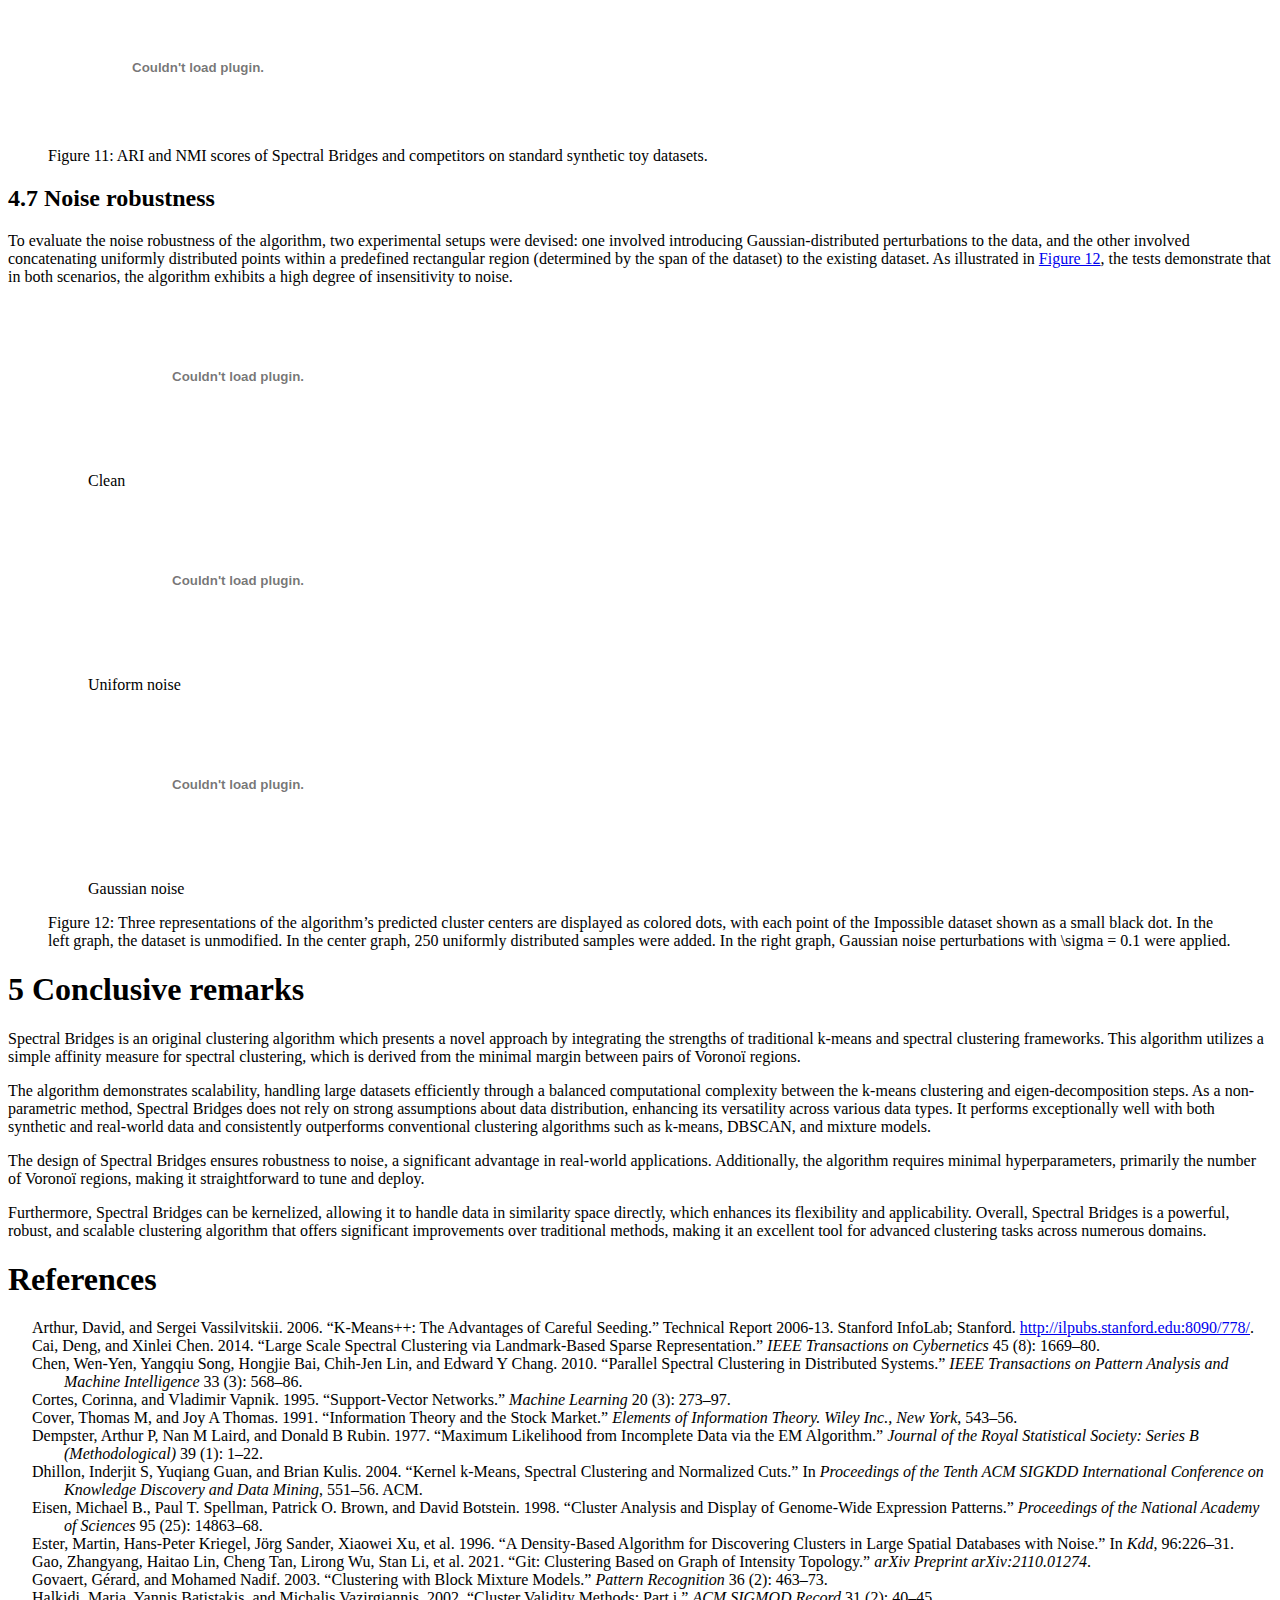
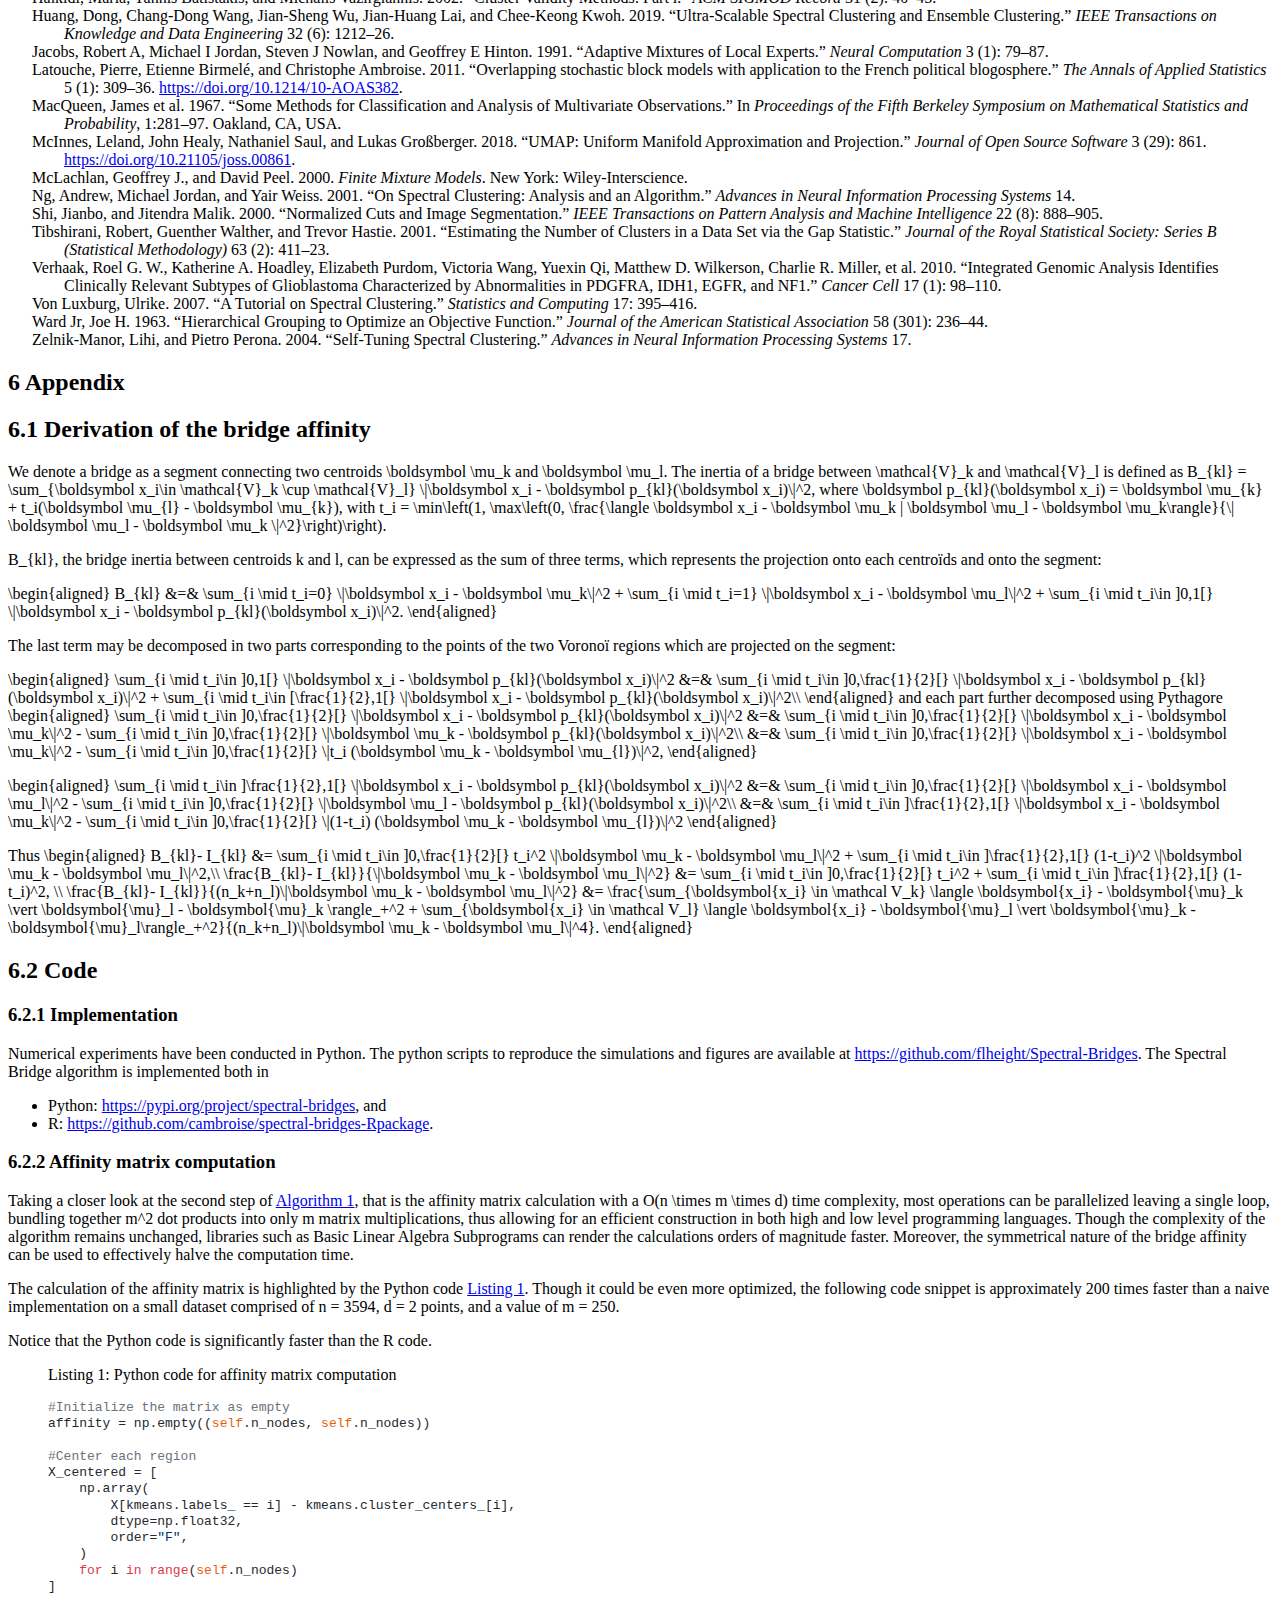
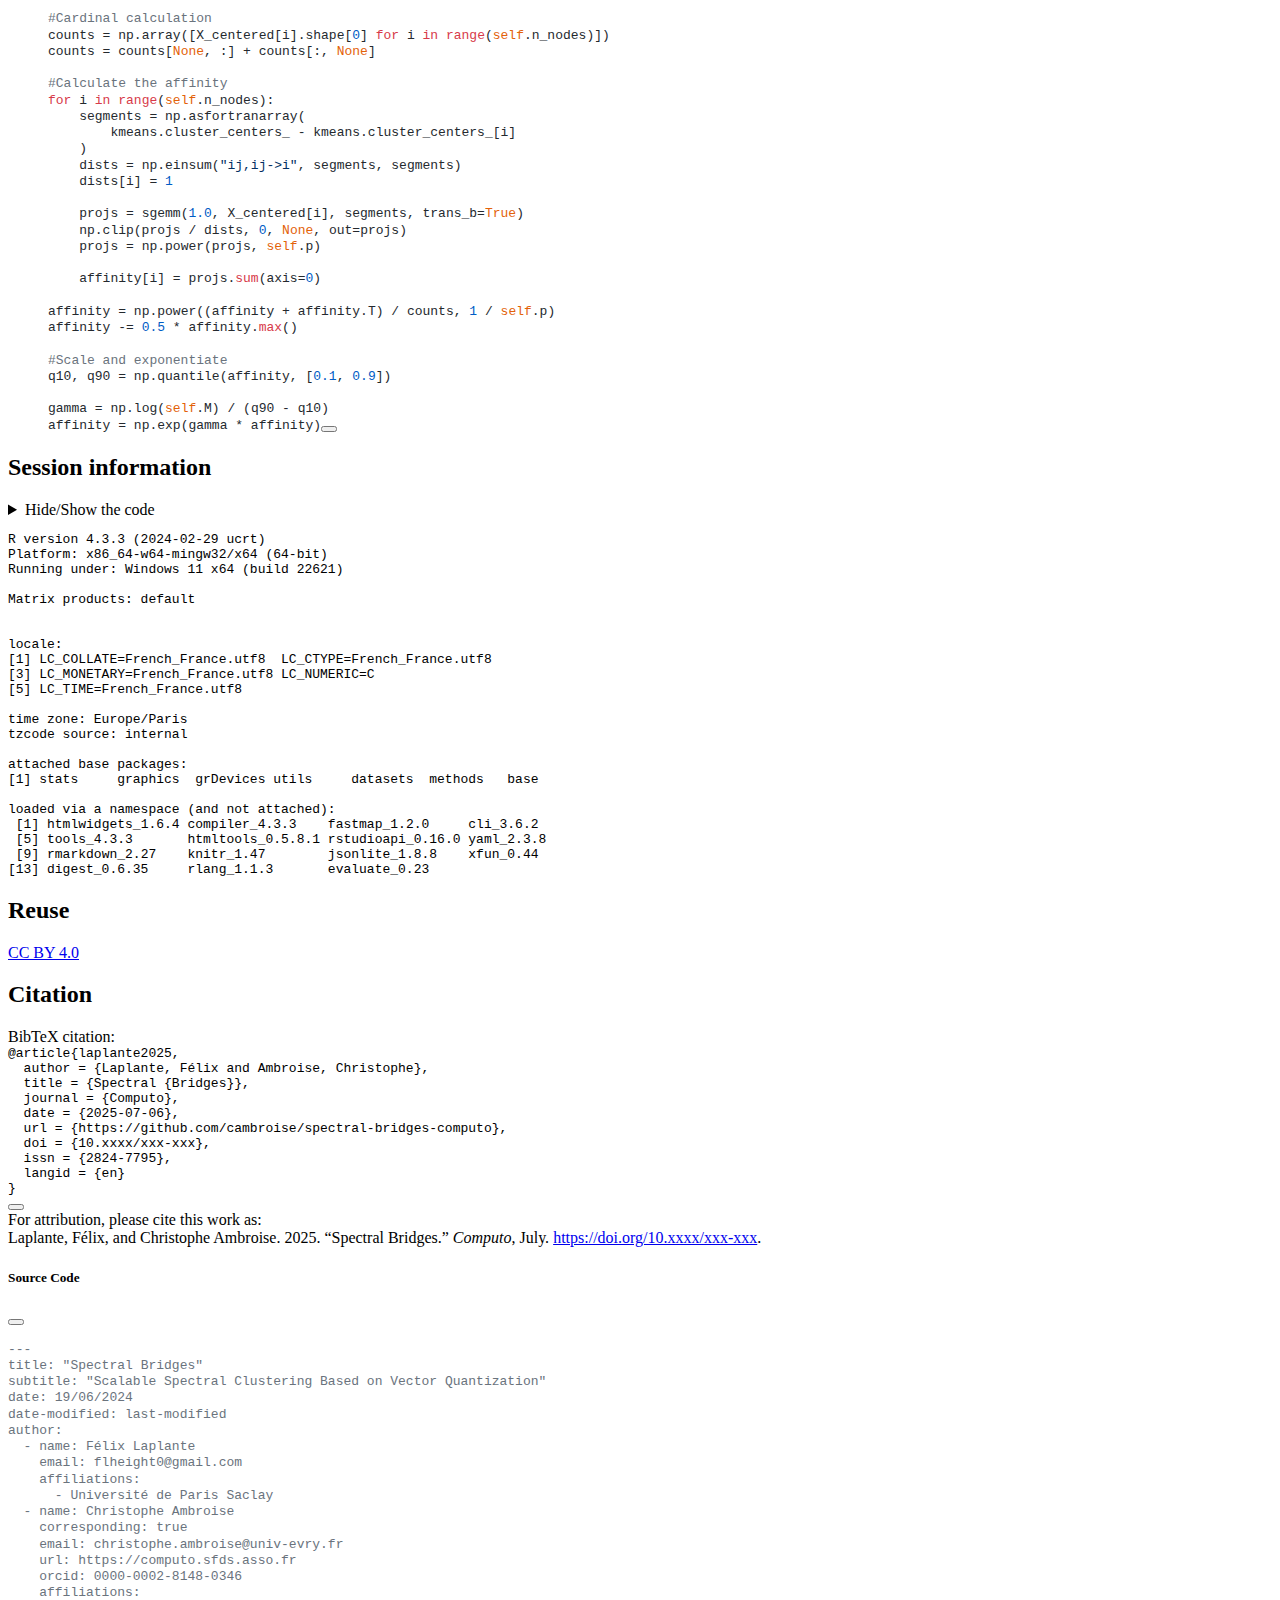
==== commit 4721f3cc: "Add files via upload" ====
--- a/spectral-bridges.html
+++ b/spectral-bridges.html
@@ -426,11 +426,11 @@
 </span></p>
 <p>The basic intuition behind this affinity is that <span class="math inline">t_i</span> represents the relative position of the projection of <span class="math inline">\boldsymbol x_i</span> on the segment <span class="math inline">[\boldsymbol \mu_k,\boldsymbol \mu_l]</span>. <span class="math inline">\alpha_i</span> represents the relative position on the segment, with the centroid of the class to which <span class="math inline">\boldsymbol x_i</span> belongs as the reference point.</p>
 <p>This quantity can also be understood in relation to a local form of PCA. Unlike the standard PCA inertia criterion, this approach is directional and limited to the union of two Voronoï cells.</p>
-<p>Let <span class="math inline">\bar{X}_k</span> denote the matrix representing the region <span class="math inline">\mathcal{V}_k</span>, centered at its barycenter <span class="math inline">\boldsymbol{\mu}_k</span>. The projection operator onto the <span class="math inline">\boldsymbol{\mu}_k</span>-centered segment <span class="math inline">[\boldsymbol{0}, \boldsymbol{\mu}_l - \boldsymbol{\mu}_k]</span> is given by: <span class="math display">
+<p>Let <span class="math inline">X_{| k}</span> denote the data matrix restricted to the region <span class="math inline">\mathcal{V}_k</span>. The projection operator onto the <span class="math inline">\boldsymbol{\mu}_k</span>-centered segment <span class="math inline">[\boldsymbol{0}, \boldsymbol{\mu}_l - \boldsymbol{\mu}_k]</span> is given by: <span class="math display">
 \pi_{kl}(\cdot) = \boldsymbol{p}_{kl}(\cdot) - \boldsymbol{\mu}_k
 </span></p>
 <p>It then follows that: <span class="math display">
-\frac{\sum_{\boldsymbol{x_i} \in \mathcal{V}_k \cup \mathcal{V}_l} \alpha_i^2}{n_k + n_l} = \frac{\| \pi_{kl}(\bar{X}_k) \|_F^2 + \| \pi_{lk}(\bar{X}_l) \|_F^2}{(n_k + n_l) \| \boldsymbol{\mu}_k - \boldsymbol{\mu}_l \|^2}
+\frac{\sum_{\boldsymbol{x_i} \in \mathcal{V}_k \cup \mathcal{V}_l} \alpha_i^2}{n_k + n_l} = \frac{\| \pi_{kl}(X_{| k}) \|_F^2 + \| \pi_{lk}(X_{| l}) \|_F^2}{(n_k + n_l) \| \boldsymbol{\mu}_k - \boldsymbol{\mu}_l \|^2}
 </span> where <span class="math inline">\| \cdot \|_F</span> is the Frobenius norm.</p>
 <p>This formulation is particularly useful for numerical implementation.</p>
 <p>Moreover, the boundary that separates the two clusters defined by centroids <span class="math inline">\boldsymbol \mu_k</span> and <span class="math inline">\boldsymbol \mu_l</span> is a hyperplane <span class="math inline">\mathcal{P}_{kl}</span>. This hyperplane is orthogonal to the line segment connecting the centroids and intersects this segment at its midpoint.</p>
@@ -513,7 +513,7 @@
 <h2 data-number="3.2" class="anchored" data-anchor-id="algorithm"><span class="header-section-number">3.2</span> Algorithm</h2>
 <p>The Spectral Bridges algorithm first identifies local clusters to define Voronoï regions, computes edges with affinity weights between these regions, and ultimately cuts edges between regions with low inter-region density to determine the final clusters (see <a href="#alg-spectral-bridges" class="quarto-xref">Algorithm 1</a> and <a href="#fig-steps" class="quarto-xref">Figure&nbsp;3</a>).</p>
 <p>In spectral clustering, the time complexity is usually dominated by the eigen-decomposition step, which is <span class="math inline">O(n^3)</span>. However, in the case of Spectral Bridges, the k-means algorithm has a time complexity of <span class="math inline">O(n \times m \times d)</span>. For datasets with large <span class="math inline">n</span>, this can be more significant than the <span class="math inline">O(m^3)</span> time complexity of the Spectral Bridges eigen-decomposition. As for the affinity matrix construction, there are <span class="math inline">m^2</span> coefficients to be calculated. Each <span class="math inline">a_{kl}</span> coefficient requires the computation of <span class="math inline">n_k + n_l</span> dot products as well as the norm <span class="math inline">\| \boldsymbol \mu_k-\boldsymbol \mu_l \|</span>, the latter often being negligeable. Assuming that the Voronoï regions are roughly balanced in cardinality, we have <span class="math inline">n_k \approx \frac{n}{m}</span>. Since <span class="math inline">m</span> should always be less than <span class="math inline">n</span>, therefore <span class="math inline">\frac{n}{m} &gt; 1</span> and the time complexity of the affinity matrix is <span class="math inline">O(\frac{n}{m} \times m^2 \times d) = O(n \times m \times d)</span> given the acceptable range of values for <span class="math inline">m</span>. Nonetheless, this is rarely the bottleneck.</p>
-<div id="alg-spectral-bridges" class="pseudocode-container quarto-float" data-pseudocode-number="1" data-line-number="true" data-comment-delimiter="//" data-no-end="false" data-caption-prefix="Algorithm" data-indent-size="1.2em" data-line-number-punc=":">
+<div id="alg-spectral-bridges" class="pseudocode-container quarto-float" data-indent-size="1.2em" data-line-number="true" data-caption-prefix="Algorithm" data-line-number-punc=":" data-comment-delimiter="//" data-no-end="false" data-pseudocode-number="1">
 <div class="pseudocode">
 \begin{algorithm} \caption{Spectral Bridges} \begin{algorithmic} \Procedure{SpectralBridges}{$X, k, m$} \Comment{$X$: input dataset, $k$: number of clusters, $m$: number of Voronoï regions} \State \textbf{Step 1: Vector Quantization} \State $\text{centroids}, \text{voronoiRegions} \gets$ \Call{KMeans}{$X, m$} \Comment{Initial centroids and Voronoi regions using k-means++} \State \textbf{Step 2: Affinity Computation} \State $A = \{g(a_{kl})\}_{kl} \gets$ \Call{Affinity}{$X, \text{centroids}, \text{voronoiRegions}$} \Comment{Compute affinity matrix $A$} \State \textbf{Step 3: Spectral Clustering} \Comment{Assign each region to a cluster} \State $\text{labels} \gets$ \Call{SpectralClustering}{$A, k$} \State \textbf{Step 4: Propagate} \Comment{Assign each data point to the cluster of its region} \State $\text{clusters} \gets$ \Call{Propagate}{$X, \text{labels}, \text{voronoiRegions}$} \State \Return $\text{clusters}$ \Comment{Return cluster labels for data points in $X$} \EndProcedure \end{algorithmic} \end{algorithm}
 </div>
@@ -1087,9 +1087,9 @@
 <div class="sourceCode cell-code" id="cb1"><pre class="sourceCode r code-with-copy"><code class="sourceCode r"><span id="cb1-1"><a href="#cb1-1" aria-hidden="true" tabindex="-1"></a><span class="fu">sessionInfo</span>()</span></code><button title="Copy to Clipboard" class="code-copy-button"><i class="bi"></i></button></pre></div>
 </details>
 <div class="cell-output cell-output-stdout">
-<pre><code>R version 4.4.1 (2024-06-14 ucrt)
-Platform: x86_64-w64-mingw32/x64
-Running under: Windows 11 x64 (build 22631)
+<pre><code>R version 4.3.3 (2024-02-29 ucrt)
+Platform: x86_64-w64-mingw32/x64 (64-bit)
+Running under: Windows 11 x64 (build 22621)
 
 Matrix products: default
 
@@ -1106,10 +1106,10 @@
 [1] stats     graphics  grDevices utils     datasets  methods   base     
 
 loaded via a namespace (and not attached):
- [1] htmlwidgets_1.6.4 compiler_4.4.1    fastmap_1.2.0     cli_3.6.3        
- [5] tools_4.4.1       htmltools_0.5.8.1 rstudioapi_0.16.0 yaml_2.3.8       
- [9] rmarkdown_2.27    knitr_1.47        jsonlite_1.8.8    xfun_0.45        
-[13] digest_0.6.36     rlang_1.1.4       evaluate_0.24.0  </code></pre>
+ [1] htmlwidgets_1.6.4 compiler_4.3.3    fastmap_1.2.0     cli_3.6.2        
+ [5] tools_4.3.3       htmltools_0.5.8.1 rstudioapi_0.16.0 yaml_2.3.8       
+ [9] rmarkdown_2.27    knitr_1.47        jsonlite_1.8.8    xfun_0.44        
+[13] digest_0.6.35     rlang_1.1.3       evaluate_0.23    </code></pre>
 </div>
 </div>
 <!-- -->
@@ -1760,14 +1760,14 @@
 <span id="cb3-156"><a href="#cb3-156" aria-hidden="true" tabindex="-1"></a></span>
 <span id="cb3-157"><a href="#cb3-157" aria-hidden="true" tabindex="-1"></a>This quantity can also be understood in relation to a local form of PCA. Unlike the standard PCA inertia criterion, this approach is directional and limited to the union of two Voronoï cells. </span>
 <span id="cb3-158"><a href="#cb3-158" aria-hidden="true" tabindex="-1"></a></span>
-<span id="cb3-159"><a href="#cb3-159" aria-hidden="true" tabindex="-1"></a>Let $\bar{X}_k$ denote the matrix representing the region $\mathcal{V}_k$, centered at its barycenter $\boldsymbol{\mu}_k$. The projection operator onto the $\boldsymbol{\mu}_k$-centered segment $<span class="co">[</span><span class="ot">\boldsymbol{0}, \boldsymbol{\mu}_l - \boldsymbol{\mu}_k</span><span class="co">]</span>$ is given by:</span>
+<span id="cb3-159"><a href="#cb3-159" aria-hidden="true" tabindex="-1"></a>Let $X_{| k}$ denote the data matrix restricted to the region $\mathcal{V}_k$. The projection operator onto the $\boldsymbol{\mu}_k$-centered segment $<span class="co">[</span><span class="ot">\boldsymbol{0}, \boldsymbol{\mu}_l - \boldsymbol{\mu}_k</span><span class="co">]</span>$ is given by:</span>
 <span id="cb3-160"><a href="#cb3-160" aria-hidden="true" tabindex="-1"></a>$$</span>
 <span id="cb3-161"><a href="#cb3-161" aria-hidden="true" tabindex="-1"></a>\pi_{kl}(\cdot) = \boldsymbol{p}_{kl}(\cdot) - \boldsymbol{\mu}_k</span>
 <span id="cb3-162"><a href="#cb3-162" aria-hidden="true" tabindex="-1"></a>$$</span>
 <span id="cb3-163"><a href="#cb3-163" aria-hidden="true" tabindex="-1"></a></span>
 <span id="cb3-164"><a href="#cb3-164" aria-hidden="true" tabindex="-1"></a>It then follows that:</span>
 <span id="cb3-165"><a href="#cb3-165" aria-hidden="true" tabindex="-1"></a>$$</span>
-<span id="cb3-166"><a href="#cb3-166" aria-hidden="true" tabindex="-1"></a>\frac{\sum_{\boldsymbol{x_i} \in \mathcal{V}_k \cup \mathcal{V}_l} \alpha_i^2}{n_k + n_l} = \frac{\| \pi_{kl}(\bar{X}_k) \|_F^2 + \| \pi_{lk}(\bar{X}_l) \|_F^2}{(n_k + n_l) \| \boldsymbol{\mu}_k - \boldsymbol{\mu}_l \|^2}</span>
+<span id="cb3-166"><a href="#cb3-166" aria-hidden="true" tabindex="-1"></a>\frac{\sum_{\boldsymbol{x_i} \in \mathcal{V}_k \cup \mathcal{V}_l} \alpha_i^2}{n_k + n_l} = \frac{\| \pi_{kl}(X_{| k}) \|_F^2 + \| \pi_{lk}(X_{| l}) \|_F^2}{(n_k + n_l) \| \boldsymbol{\mu}_k - \boldsymbol{\mu}_l \|^2}</span>
 <span id="cb3-167"><a href="#cb3-167" aria-hidden="true" tabindex="-1"></a>$$</span>
 <span id="cb3-168"><a href="#cb3-168" aria-hidden="true" tabindex="-1"></a>where $\| \cdot \|_F$ is the Frobenius norm.</span>
 <span id="cb3-169"><a href="#cb3-169" aria-hidden="true" tabindex="-1"></a></span>
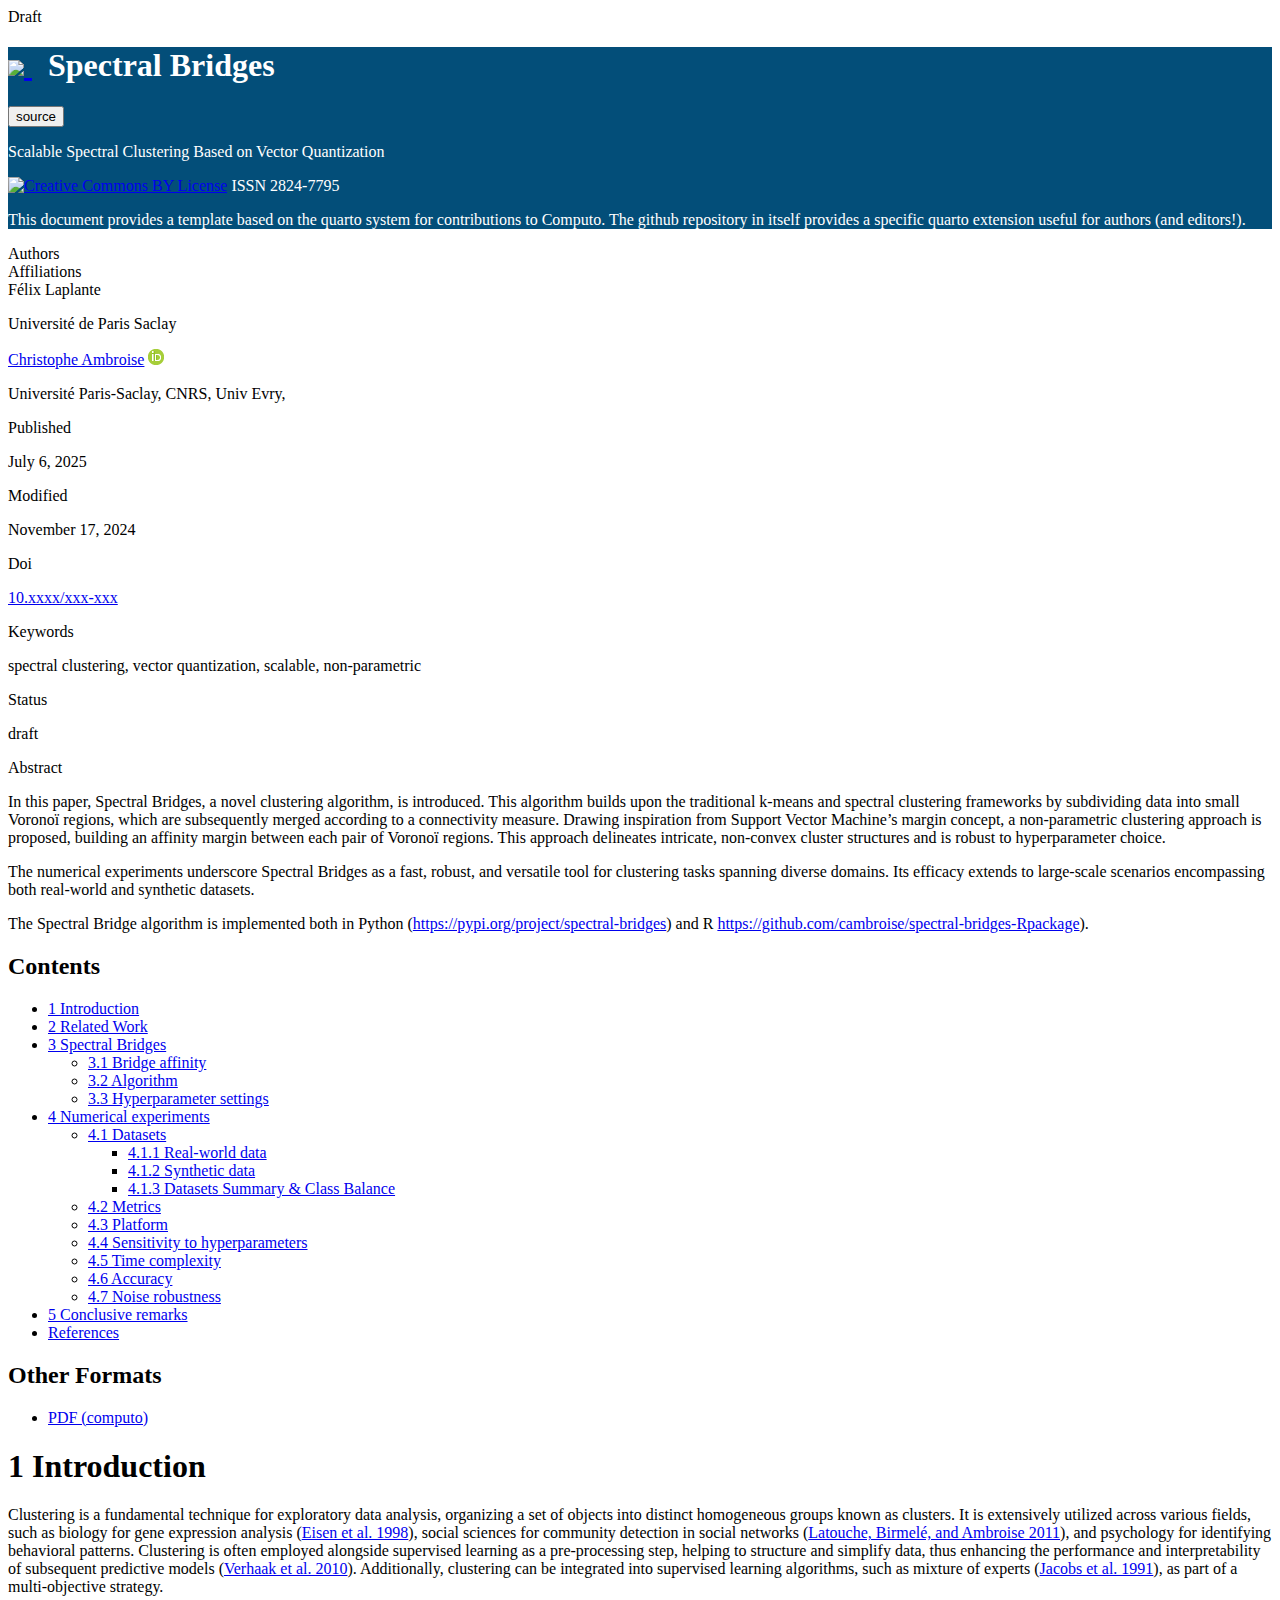
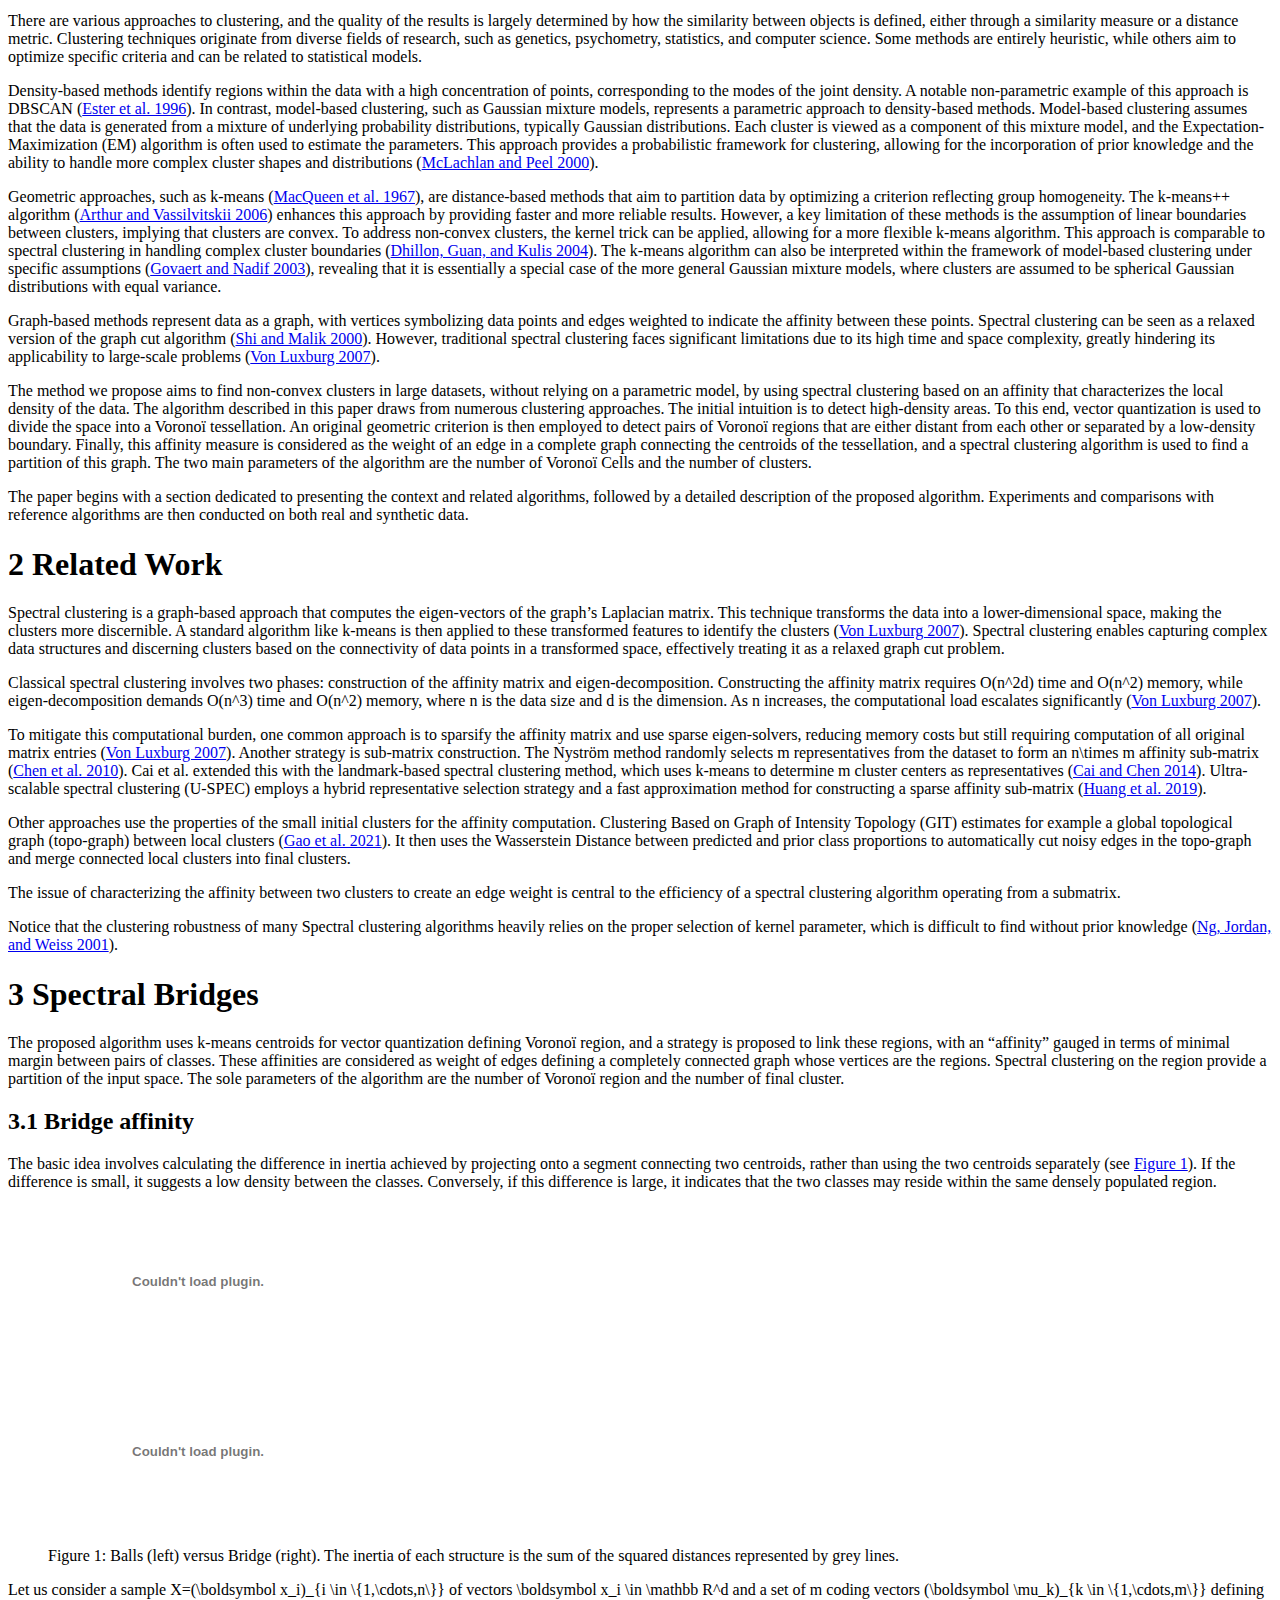
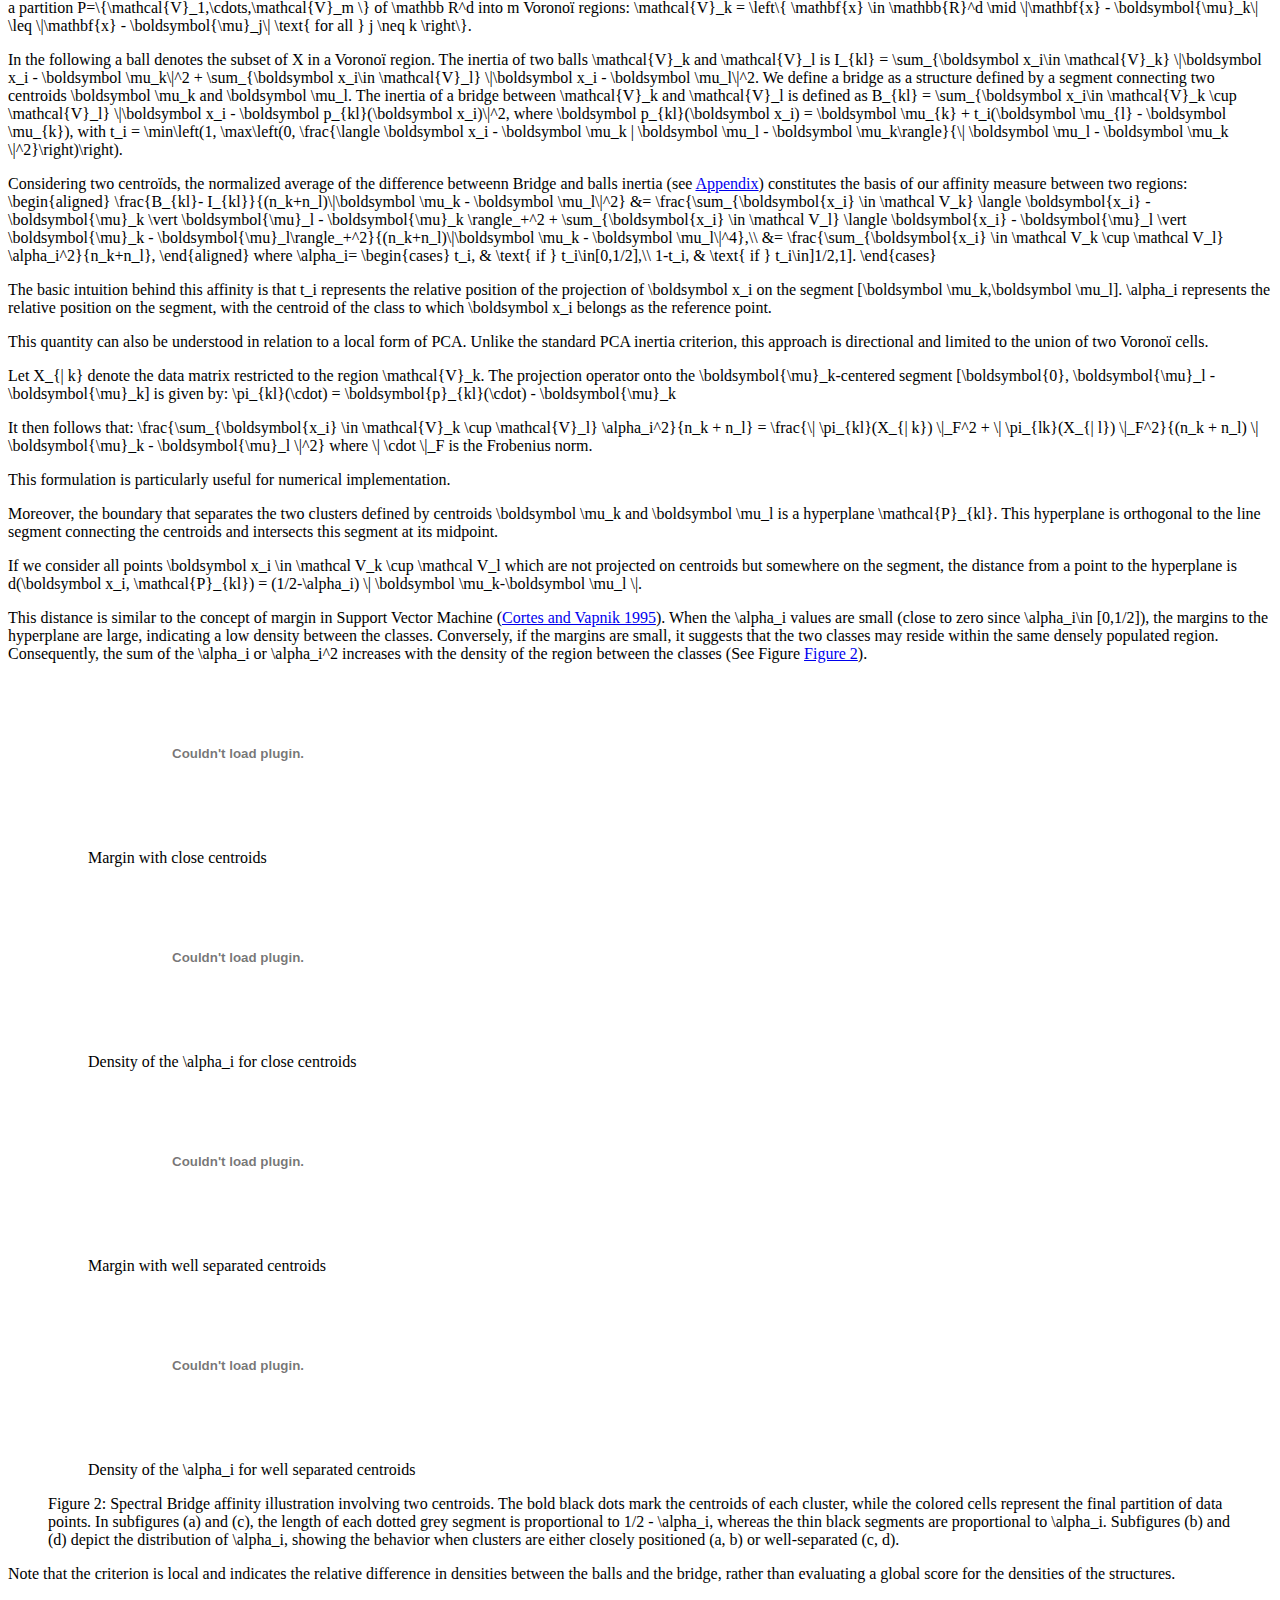
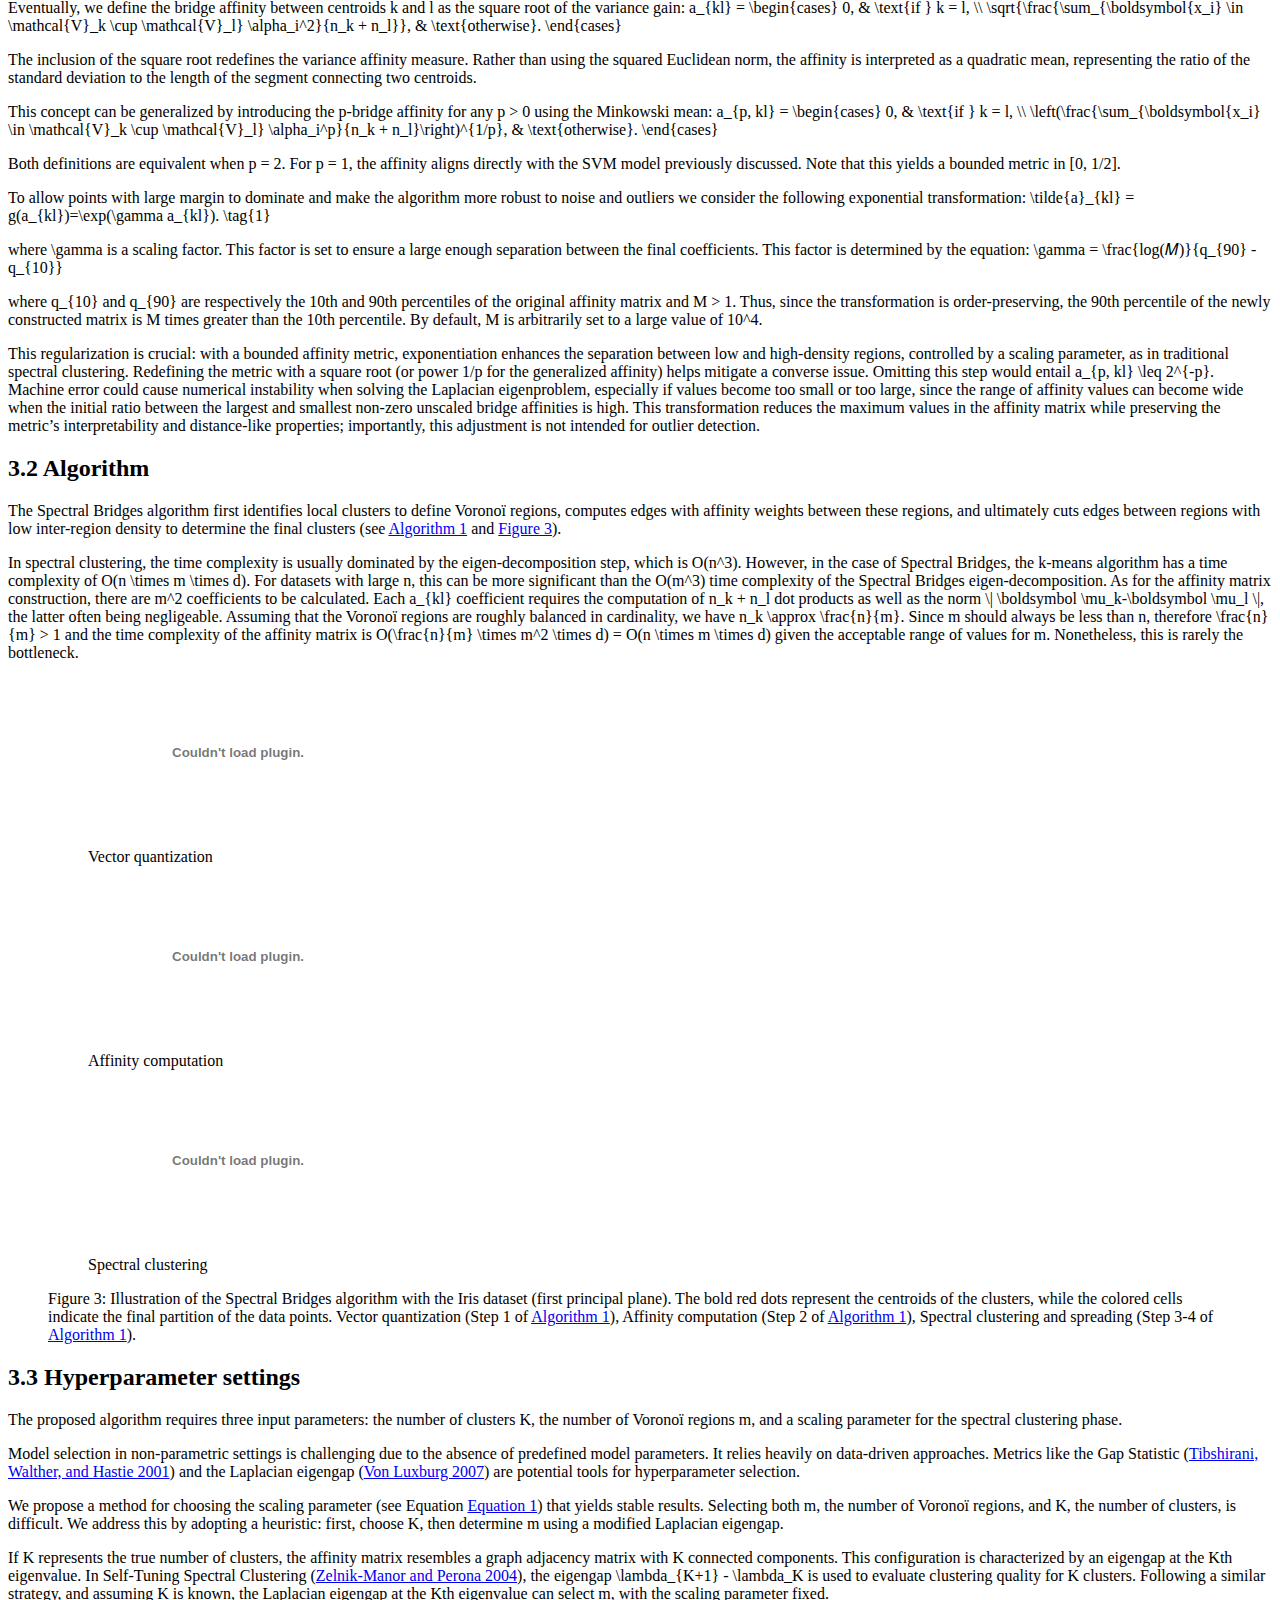
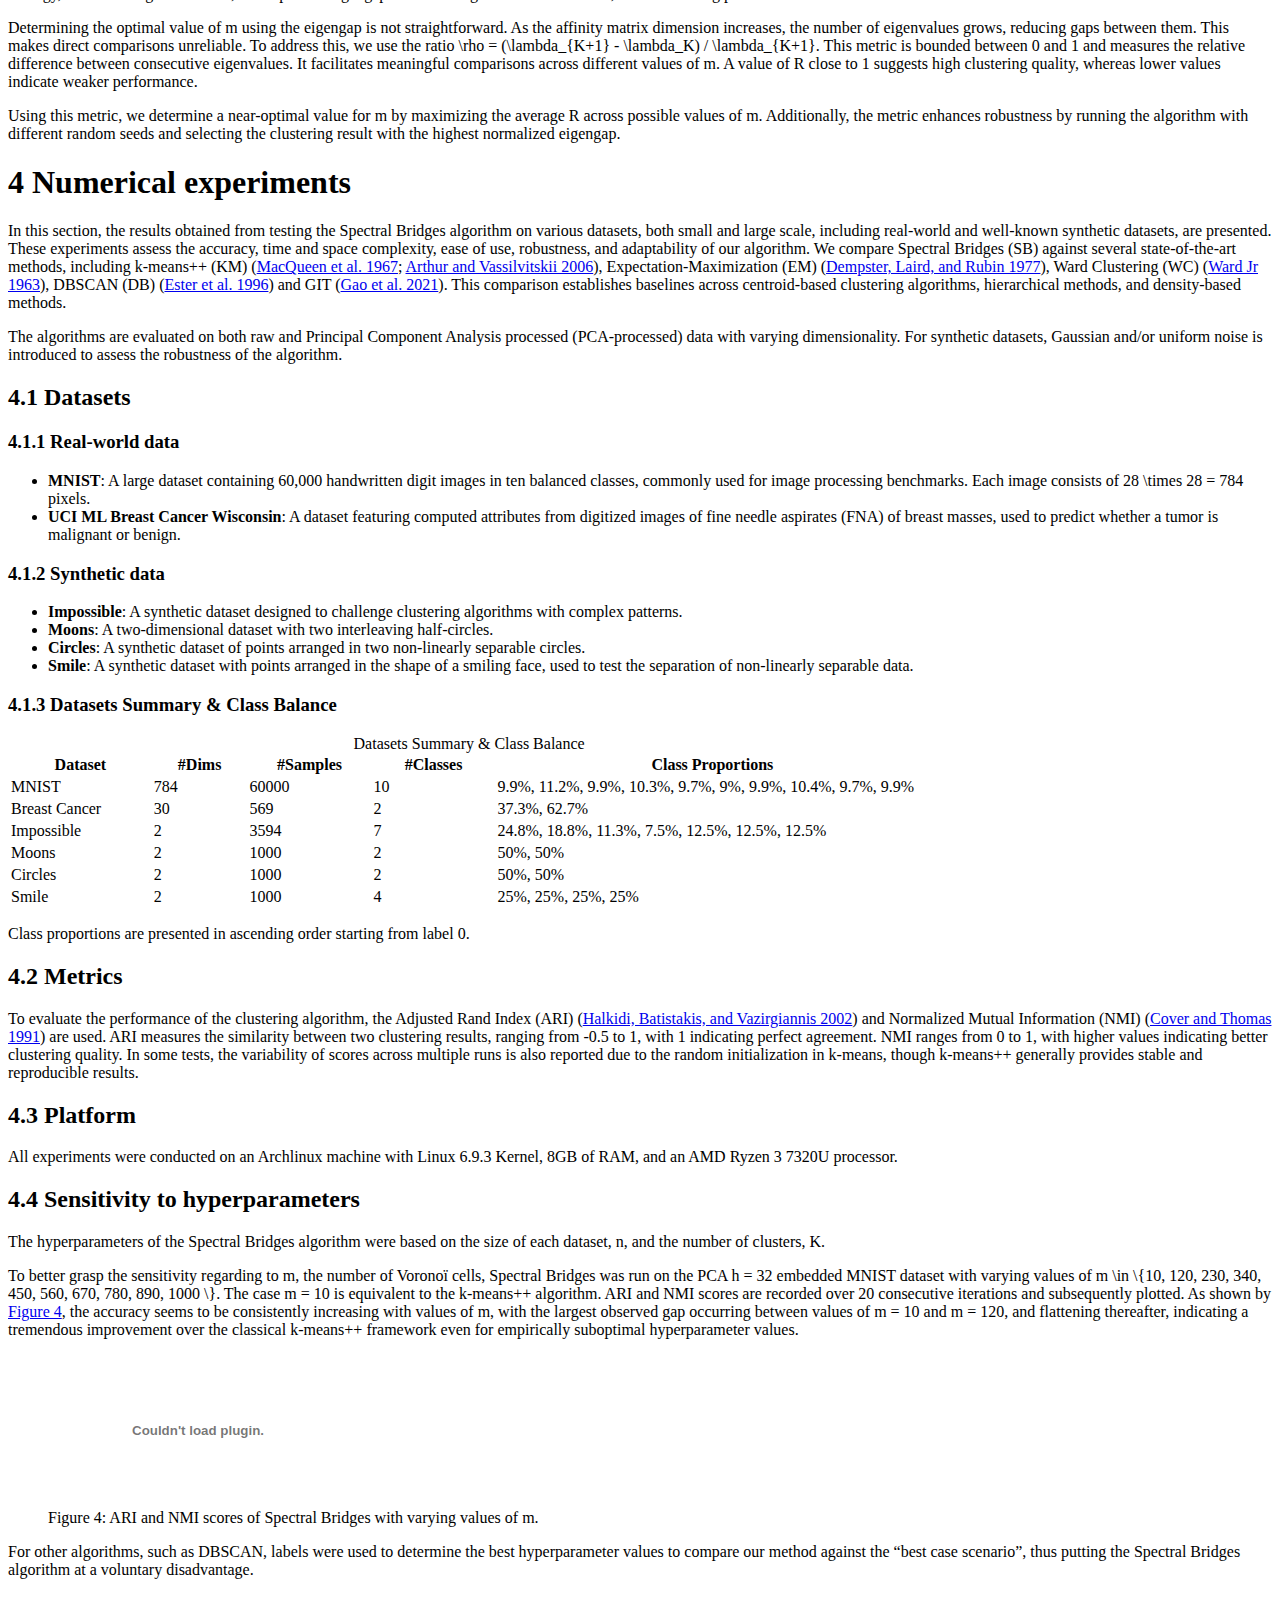
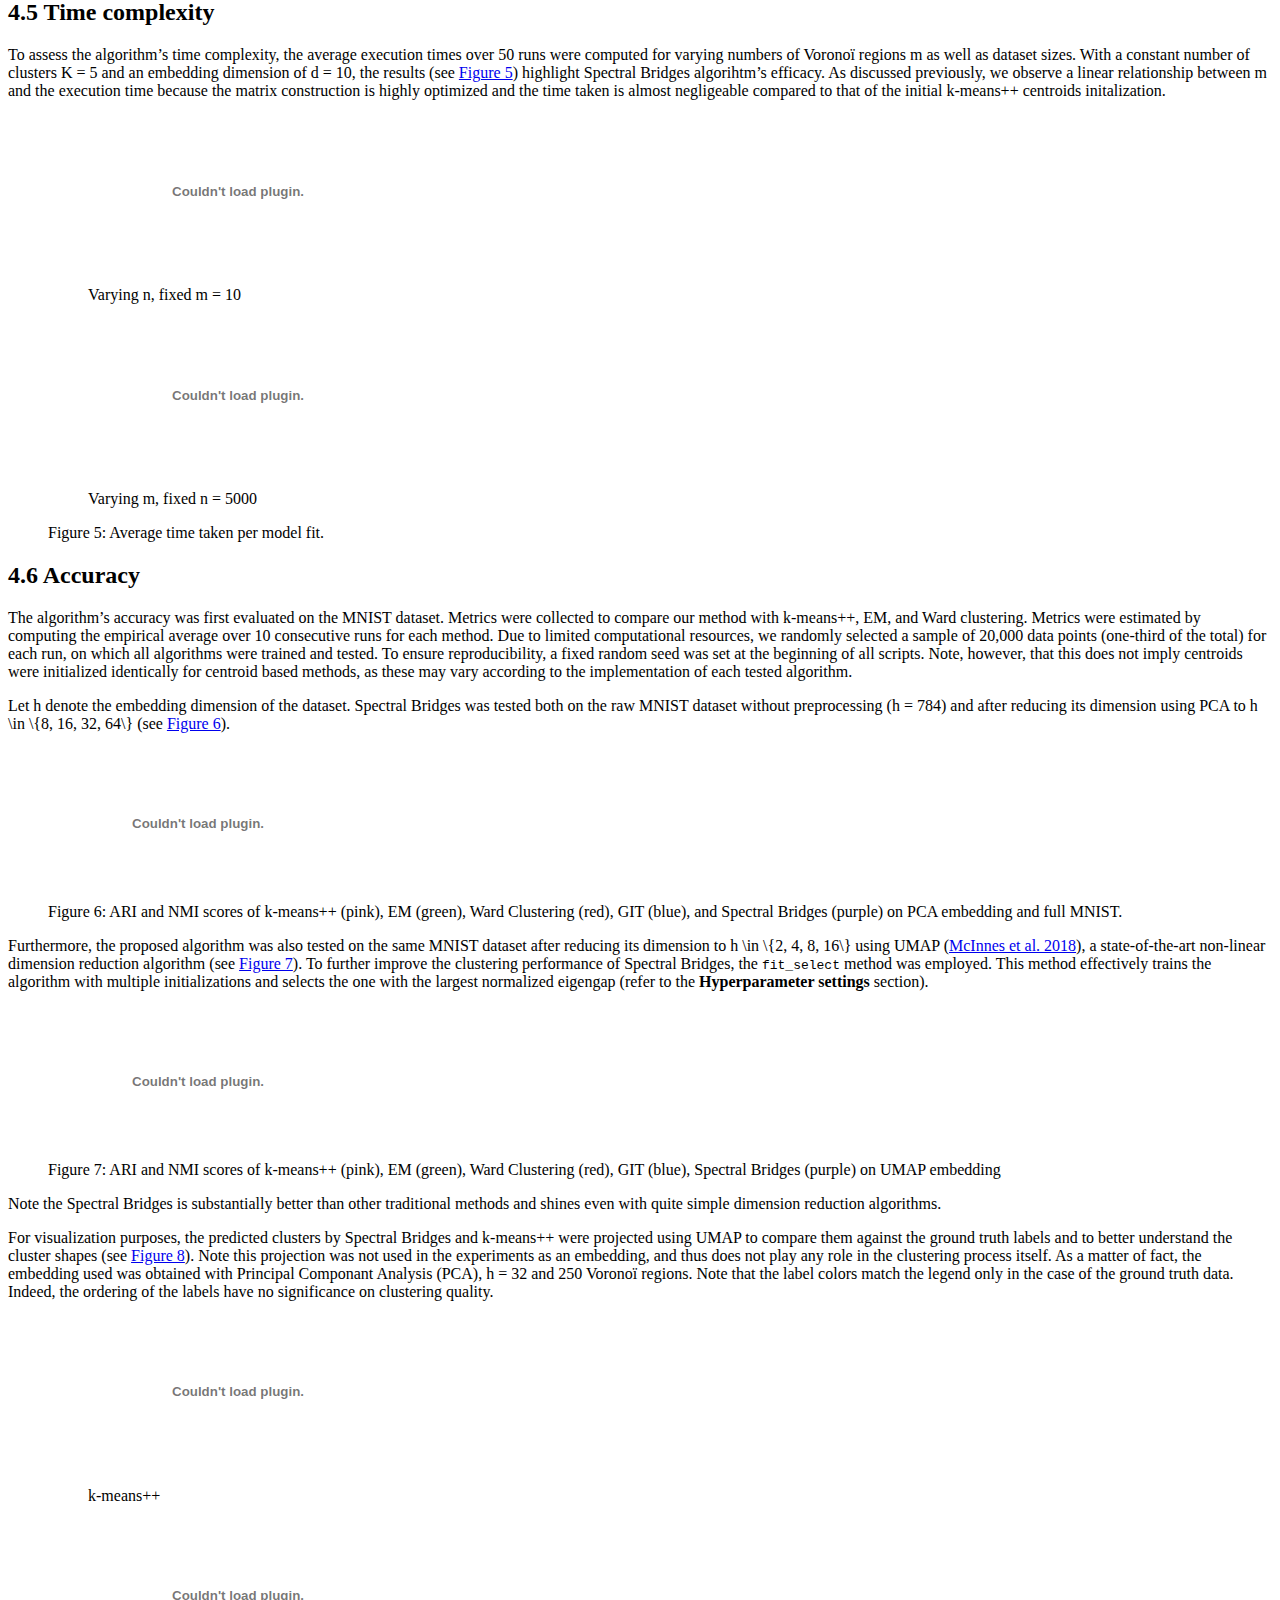
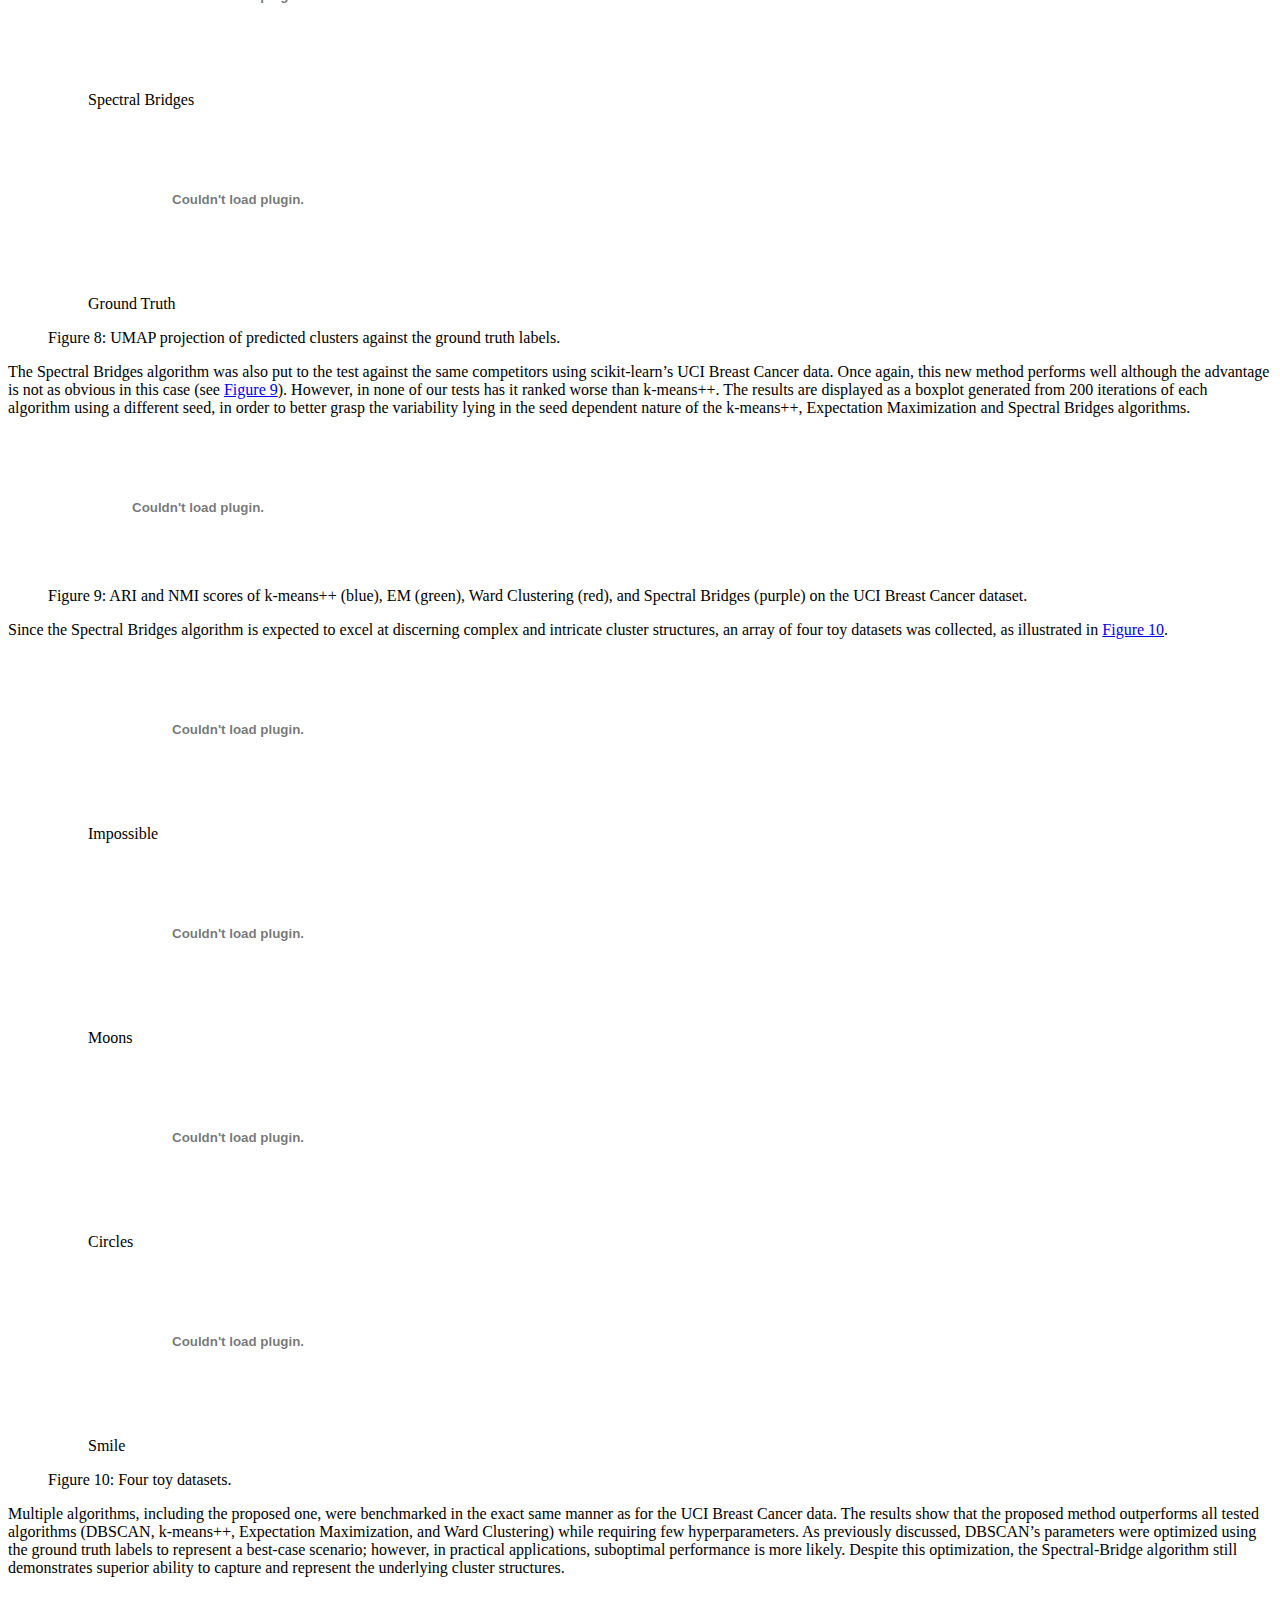
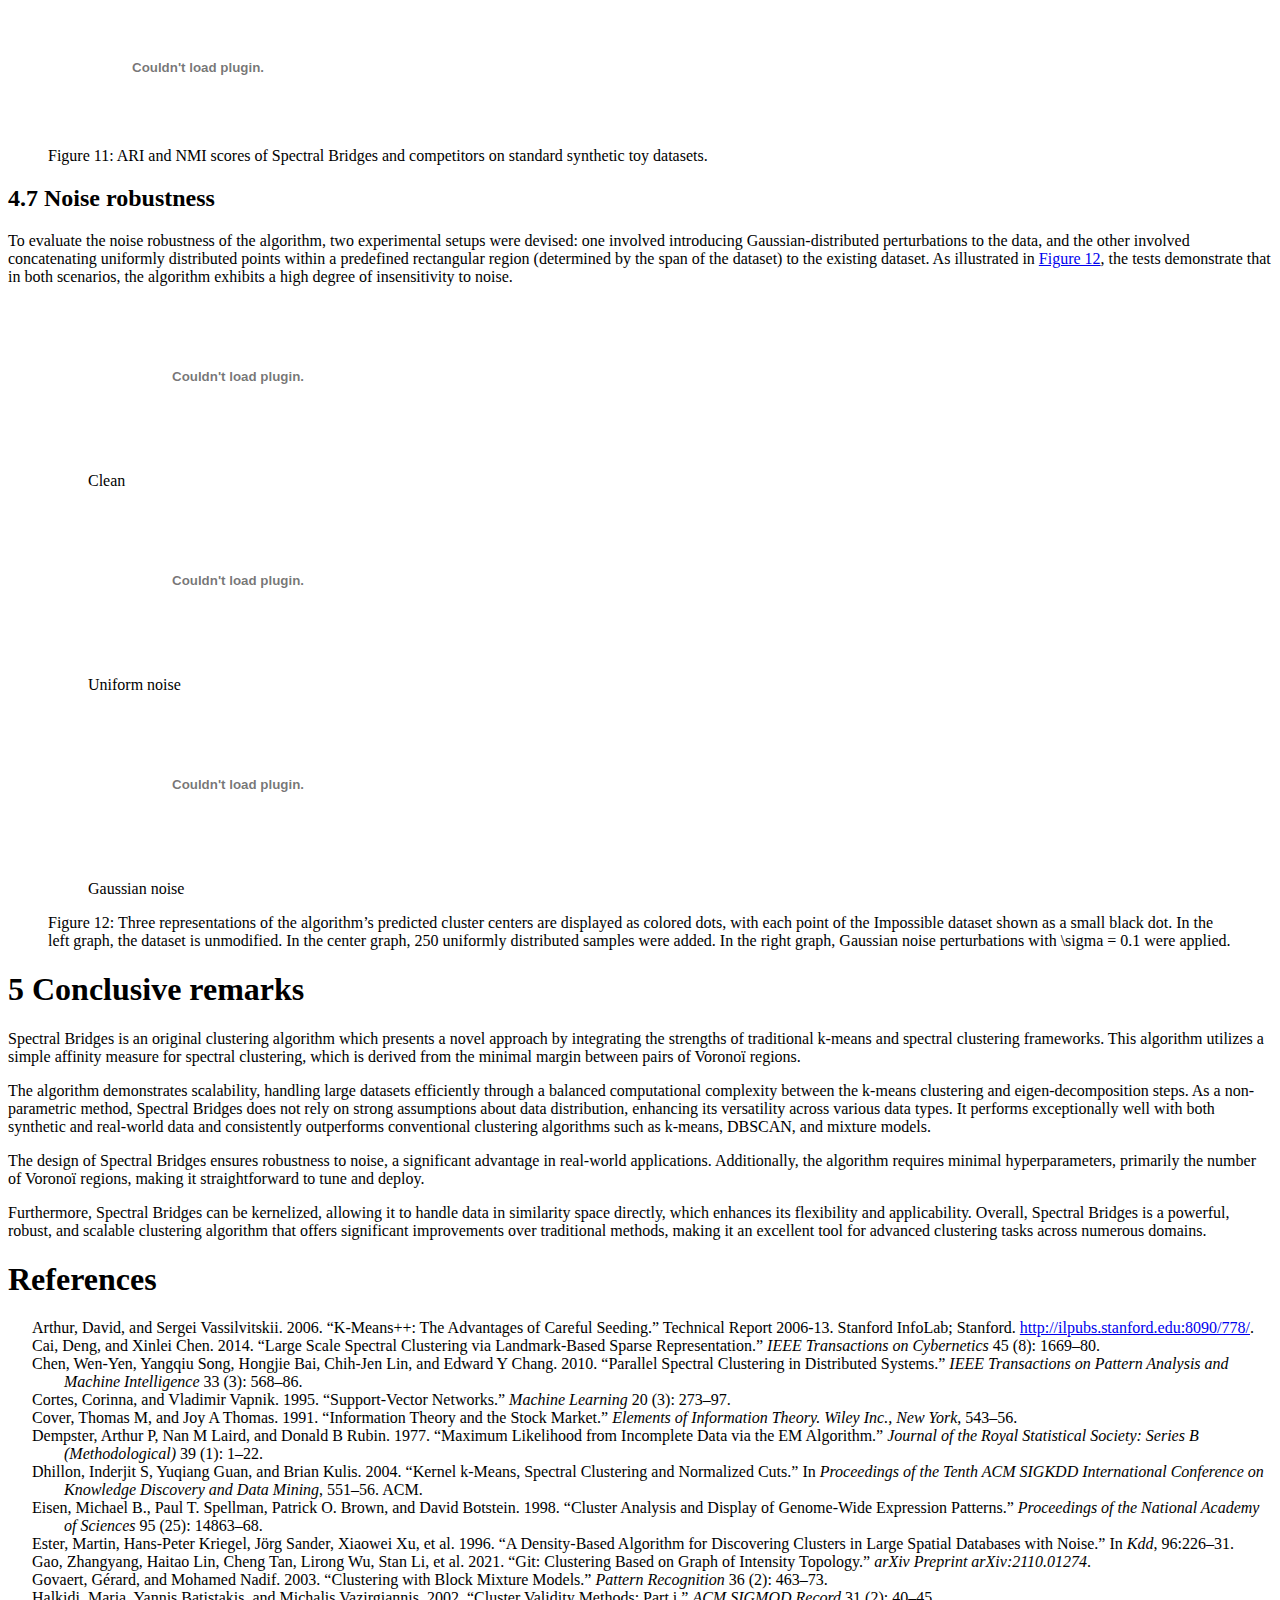
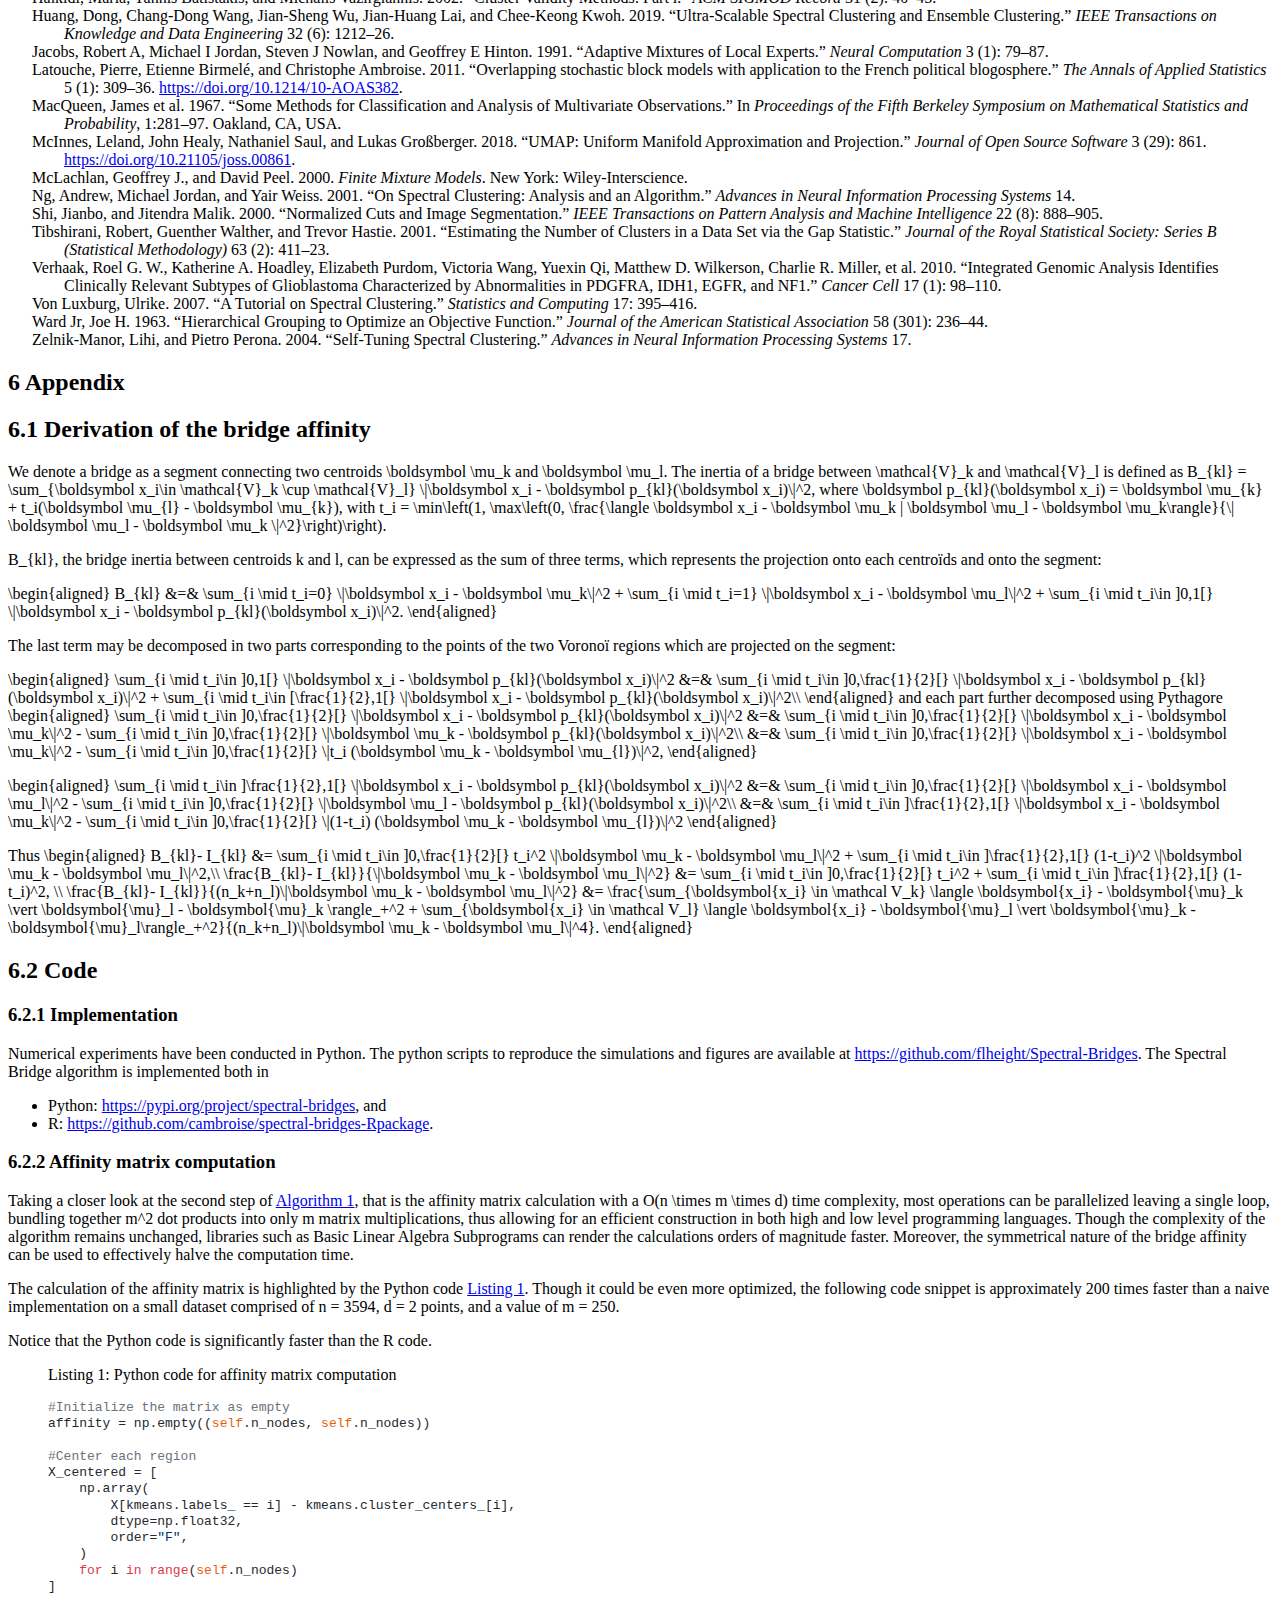
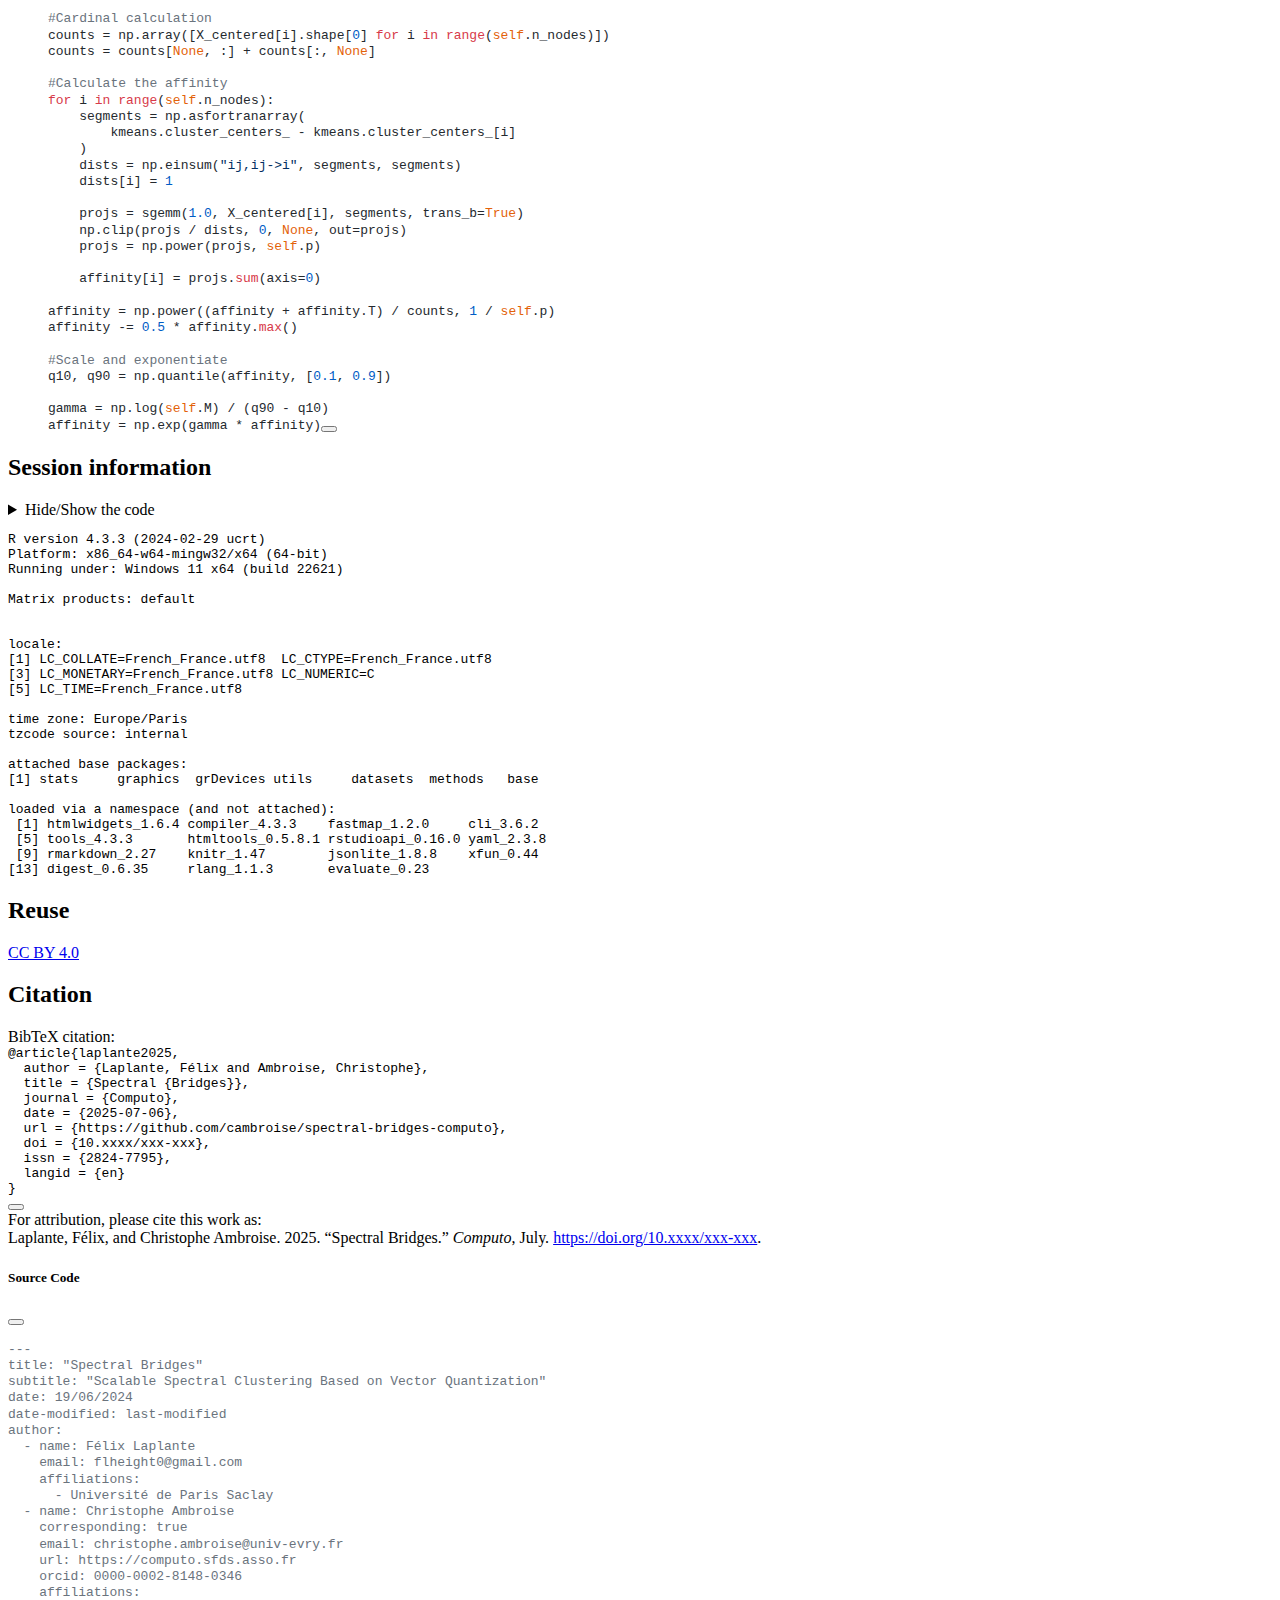
==== commit 33fe239e: "Add files via upload" ====
--- a/spectral-bridges.html
+++ b/spectral-bridges.html
@@ -507,13 +507,13 @@
 \gamma = \frac{log(𝑀)}{q_{90} - q_{10}}
 </span></p>
 <p>where <span class="math inline">q_{10}</span> and <span class="math inline">q_{90}</span> are respectively the 10th and 90th percentiles of the original affinity matrix and <span class="math inline">M &gt; 1</span>. Thus, since the transformation is order-preserving, the 90th percentile of the newly constructed matrix is <span class="math inline">M</span> times greater than the 10th percentile. By default, <span class="math inline">M</span> is arbitrarily set to a large value of <span class="math inline">10^4</span>.</p>
-<p>This regularization is crucial: with a bounded affinity metric, exponentiation enhances the separation between low and high-density regions, controlled by a scaling parameter, as in traditional spectral clustering. Redefining the metric with a square root (or power <span class="math inline">1/p</span> for the generalized affinity) helps mitigate a converse issue. Omitting this step would entail <span class="math inline">a_{kl} \leq 2^{-p}</span>. Machine error could cause numerical instability when solving the Laplacian eigenproblem, especially if values become too small or too large, since the range of affinity values can become wide when the initial ratio between the largest and smallest non-zero unscaled bridge affinities is high. This transformation reduces the maximum values in the affinity matrix while preserving the metric’s interpretability and distance-like properties; importantly, this adjustment is not intended for outlier detection.</p>
+<p>This regularization is crucial: with a bounded affinity metric, exponentiation enhances the separation between low and high-density regions, controlled by a scaling parameter, as in traditional spectral clustering. Redefining the metric with a square root (or power <span class="math inline">1/p</span> for the generalized affinity) helps mitigate a converse issue. Omitting this step would entail <span class="math inline">a_{p, kl} \leq 2^{-p}</span>. Machine error could cause numerical instability when solving the Laplacian eigenproblem, especially if values become too small or too large, since the range of affinity values can become wide when the initial ratio between the largest and smallest non-zero unscaled bridge affinities is high. This transformation reduces the maximum values in the affinity matrix while preserving the metric’s interpretability and distance-like properties; importantly, this adjustment is not intended for outlier detection.</p>
 </section>
 <section id="algorithm" class="level2" data-number="3.2">
 <h2 data-number="3.2" class="anchored" data-anchor-id="algorithm"><span class="header-section-number">3.2</span> Algorithm</h2>
 <p>The Spectral Bridges algorithm first identifies local clusters to define Voronoï regions, computes edges with affinity weights between these regions, and ultimately cuts edges between regions with low inter-region density to determine the final clusters (see <a href="#alg-spectral-bridges" class="quarto-xref">Algorithm 1</a> and <a href="#fig-steps" class="quarto-xref">Figure&nbsp;3</a>).</p>
 <p>In spectral clustering, the time complexity is usually dominated by the eigen-decomposition step, which is <span class="math inline">O(n^3)</span>. However, in the case of Spectral Bridges, the k-means algorithm has a time complexity of <span class="math inline">O(n \times m \times d)</span>. For datasets with large <span class="math inline">n</span>, this can be more significant than the <span class="math inline">O(m^3)</span> time complexity of the Spectral Bridges eigen-decomposition. As for the affinity matrix construction, there are <span class="math inline">m^2</span> coefficients to be calculated. Each <span class="math inline">a_{kl}</span> coefficient requires the computation of <span class="math inline">n_k + n_l</span> dot products as well as the norm <span class="math inline">\| \boldsymbol \mu_k-\boldsymbol \mu_l \|</span>, the latter often being negligeable. Assuming that the Voronoï regions are roughly balanced in cardinality, we have <span class="math inline">n_k \approx \frac{n}{m}</span>. Since <span class="math inline">m</span> should always be less than <span class="math inline">n</span>, therefore <span class="math inline">\frac{n}{m} &gt; 1</span> and the time complexity of the affinity matrix is <span class="math inline">O(\frac{n}{m} \times m^2 \times d) = O(n \times m \times d)</span> given the acceptable range of values for <span class="math inline">m</span>. Nonetheless, this is rarely the bottleneck.</p>
-<div id="alg-spectral-bridges" class="pseudocode-container quarto-float" data-indent-size="1.2em" data-line-number="true" data-caption-prefix="Algorithm" data-line-number-punc=":" data-comment-delimiter="//" data-no-end="false" data-pseudocode-number="1">
+<div id="alg-spectral-bridges" class="pseudocode-container quarto-float" data-caption-prefix="Algorithm" data-pseudocode-number="1" data-line-number="true" data-indent-size="1.2em" data-line-number-punc=":" data-no-end="false" data-comment-delimiter="//">
 <div class="pseudocode">
 \begin{algorithm} \caption{Spectral Bridges} \begin{algorithmic} \Procedure{SpectralBridges}{$X, k, m$} \Comment{$X$: input dataset, $k$: number of clusters, $m$: number of Voronoï regions} \State \textbf{Step 1: Vector Quantization} \State $\text{centroids}, \text{voronoiRegions} \gets$ \Call{KMeans}{$X, m$} \Comment{Initial centroids and Voronoi regions using k-means++} \State \textbf{Step 2: Affinity Computation} \State $A = \{g(a_{kl})\}_{kl} \gets$ \Call{Affinity}{$X, \text{centroids}, \text{voronoiRegions}$} \Comment{Compute affinity matrix $A$} \State \textbf{Step 3: Spectral Clustering} \Comment{Assign each region to a cluster} \State $\text{labels} \gets$ \Call{SpectralClustering}{$A, k$} \State \textbf{Step 4: Propagate} \Comment{Assign each data point to the cluster of its region} \State $\text{clusters} \gets$ \Call{Propagate}{$X, \text{labels}, \text{voronoiRegions}$} \State \Return $\text{clusters}$ \Comment{Return cluster labels for data points in $X$} \EndProcedure \end{algorithmic} \end{algorithm}
 </div>
@@ -1841,7 +1841,7 @@
 <span id="cb3-237"><a href="#cb3-237" aria-hidden="true" tabindex="-1"></a></span>
 <span id="cb3-238"><a href="#cb3-238" aria-hidden="true" tabindex="-1"></a>where $q_{10}$ and $q_{90}$ are respectively the 10th and 90th percentiles of the original affinity matrix and $M &gt; 1$. Thus, since the transformation is order-preserving, the 90th percentile of the newly constructed matrix is $M$ times greater than the 10th percentile. By default, $M$ is arbitrarily set to a large value of $10^4$.</span>
 <span id="cb3-239"><a href="#cb3-239" aria-hidden="true" tabindex="-1"></a></span>
-<span id="cb3-240"><a href="#cb3-240" aria-hidden="true" tabindex="-1"></a>This regularization is crucial: with a bounded affinity metric, exponentiation enhances the separation between low and high-density regions, controlled by a scaling parameter, as in traditional spectral clustering. Redefining the metric with a square root (or power $1/p$ for the generalized affinity) helps mitigate a converse issue. Omitting this step would entail $a_{kl} \leq 2^{-p}$. Machine error could cause numerical instability when solving the Laplacian eigenproblem, especially if values become too small or too large, since the range of affinity values can become wide when the initial ratio between the largest and smallest non-zero unscaled bridge affinities is high. This transformation reduces the maximum values in the affinity matrix while preserving the metric's interpretability and distance-like properties; importantly, this adjustment is not intended for outlier detection.</span>
+<span id="cb3-240"><a href="#cb3-240" aria-hidden="true" tabindex="-1"></a>This regularization is crucial: with a bounded affinity metric, exponentiation enhances the separation between low and high-density regions, controlled by a scaling parameter, as in traditional spectral clustering. Redefining the metric with a square root (or power $1/p$ for the generalized affinity) helps mitigate a converse issue. Omitting this step would entail $a_{p, kl} \leq 2^{-p}$. Machine error could cause numerical instability when solving the Laplacian eigenproblem, especially if values become too small or too large, since the range of affinity values can become wide when the initial ratio between the largest and smallest non-zero unscaled bridge affinities is high. This transformation reduces the maximum values in the affinity matrix while preserving the metric's interpretability and distance-like properties; importantly, this adjustment is not intended for outlier detection.</span>
 <span id="cb3-241"><a href="#cb3-241" aria-hidden="true" tabindex="-1"></a></span>
 <span id="cb3-242"><a href="#cb3-242" aria-hidden="true" tabindex="-1"></a><span class="fu">## Algorithm</span></span>
 <span id="cb3-243"><a href="#cb3-243" aria-hidden="true" tabindex="-1"></a></span>
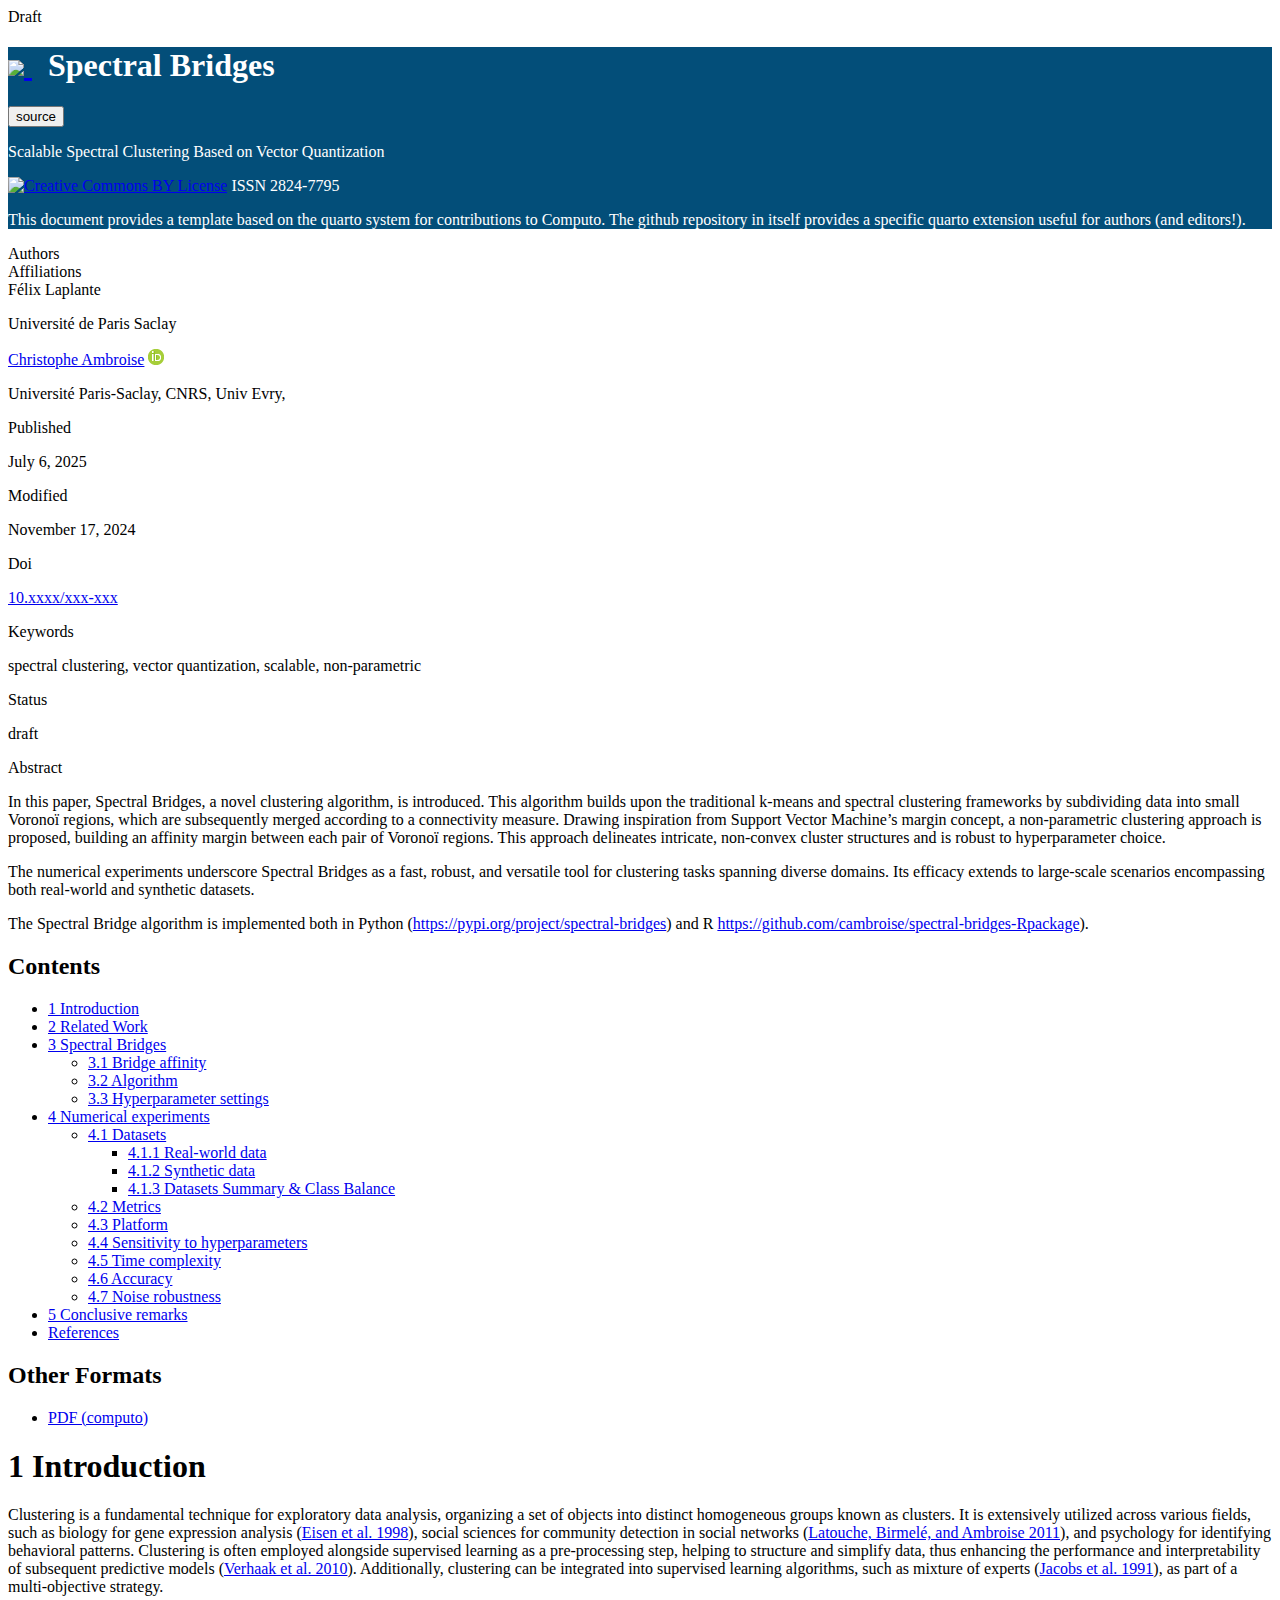
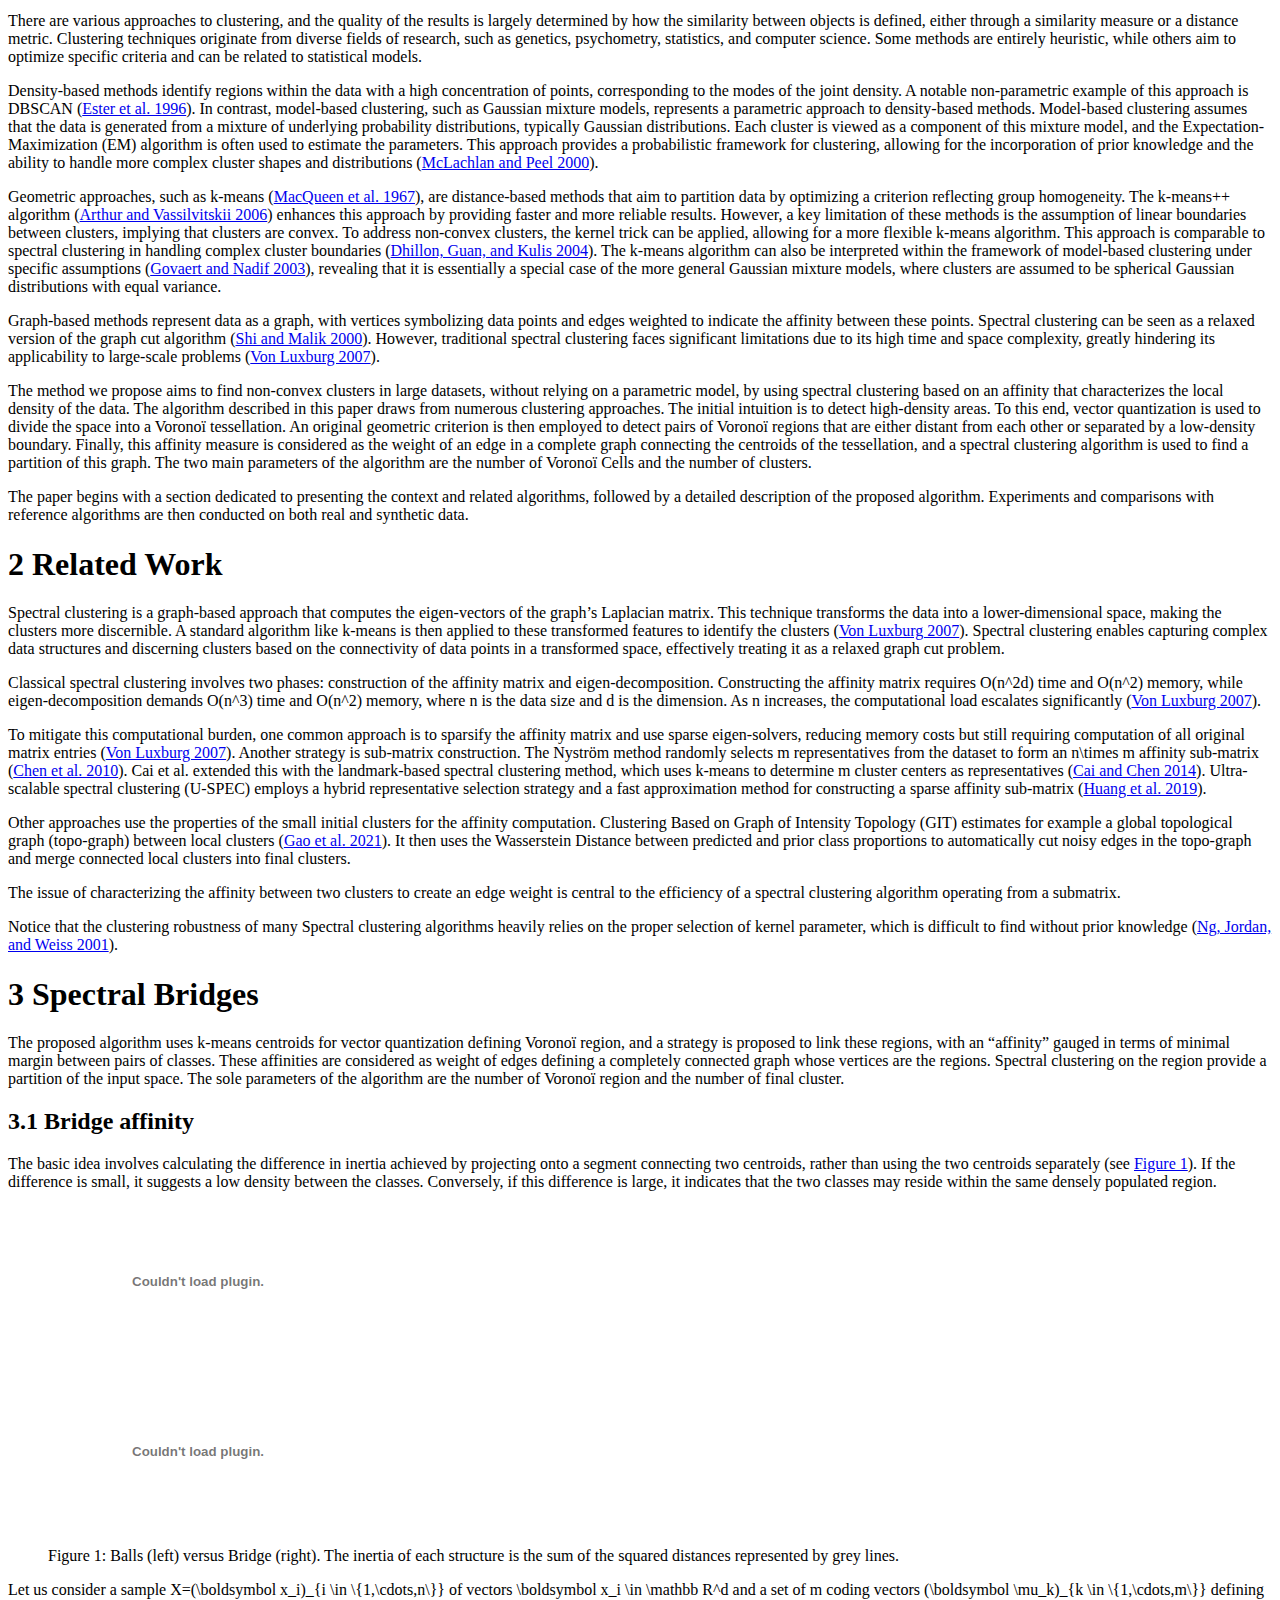
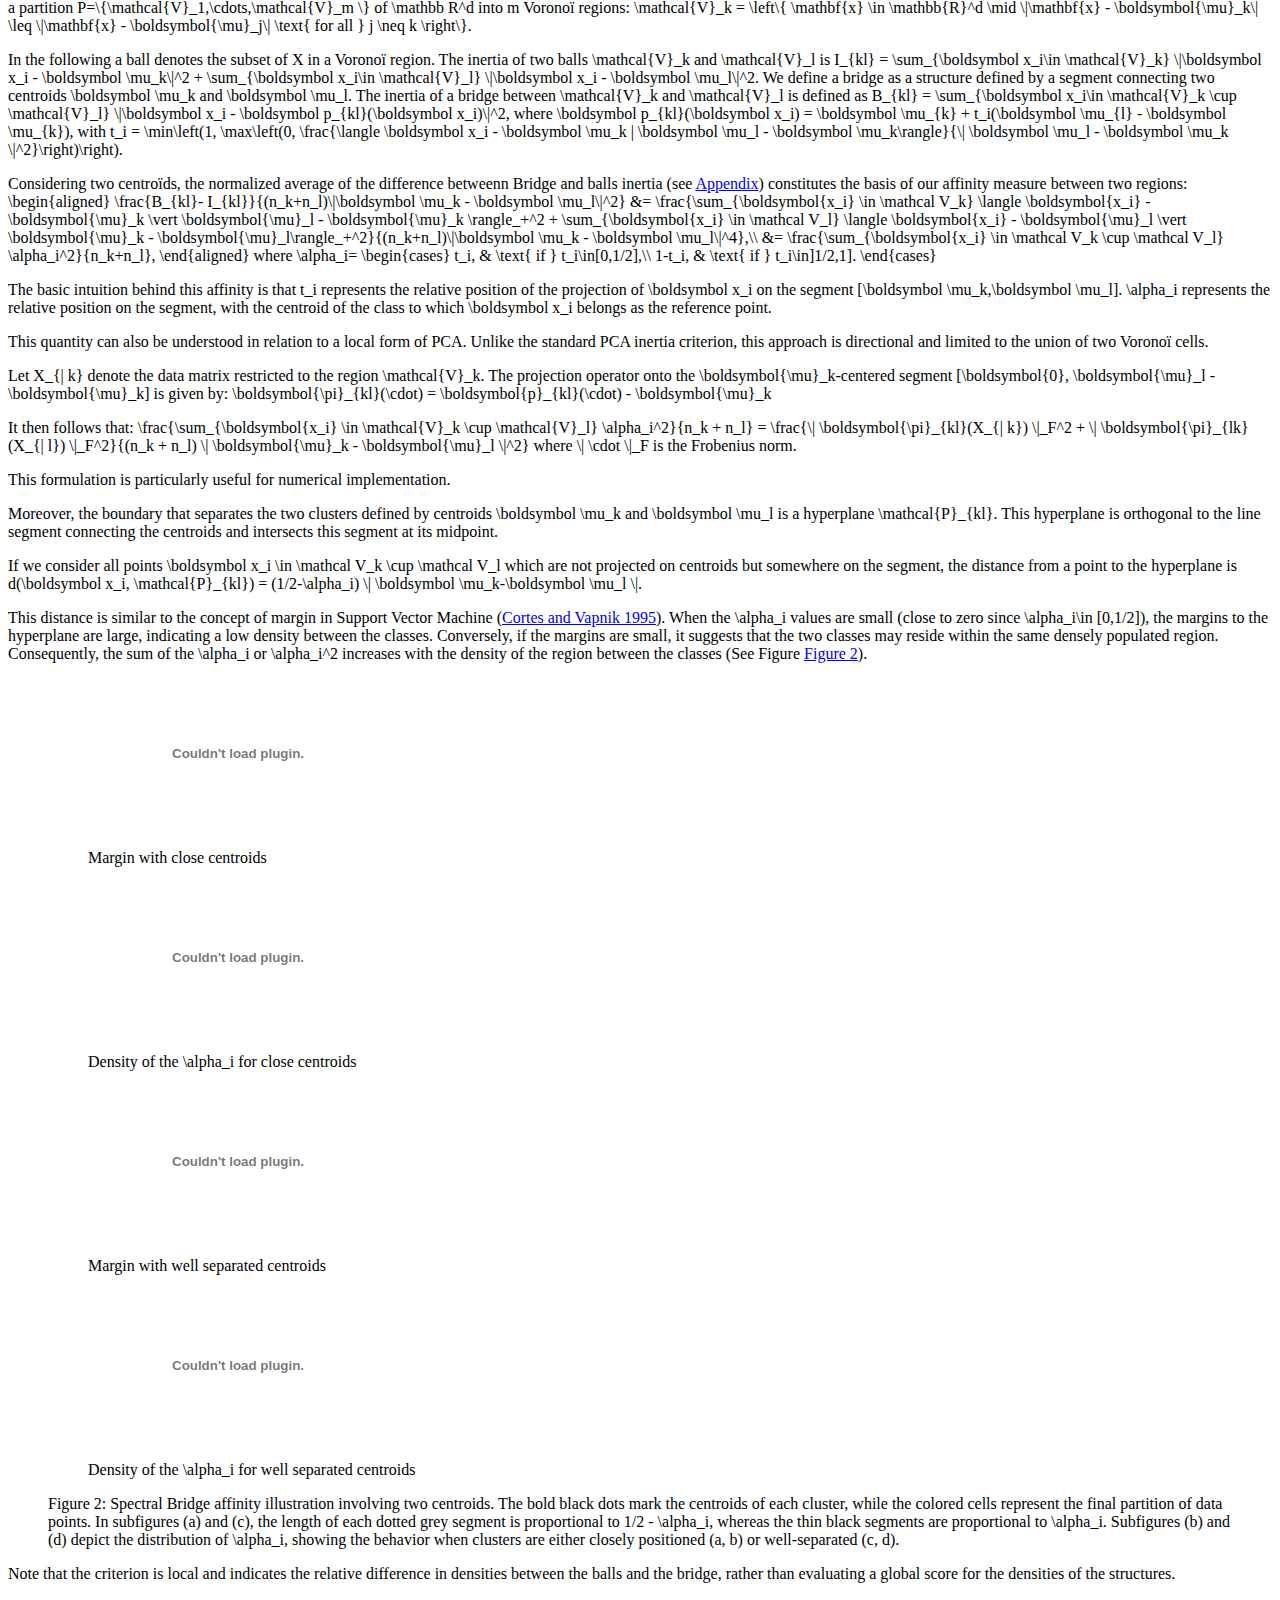
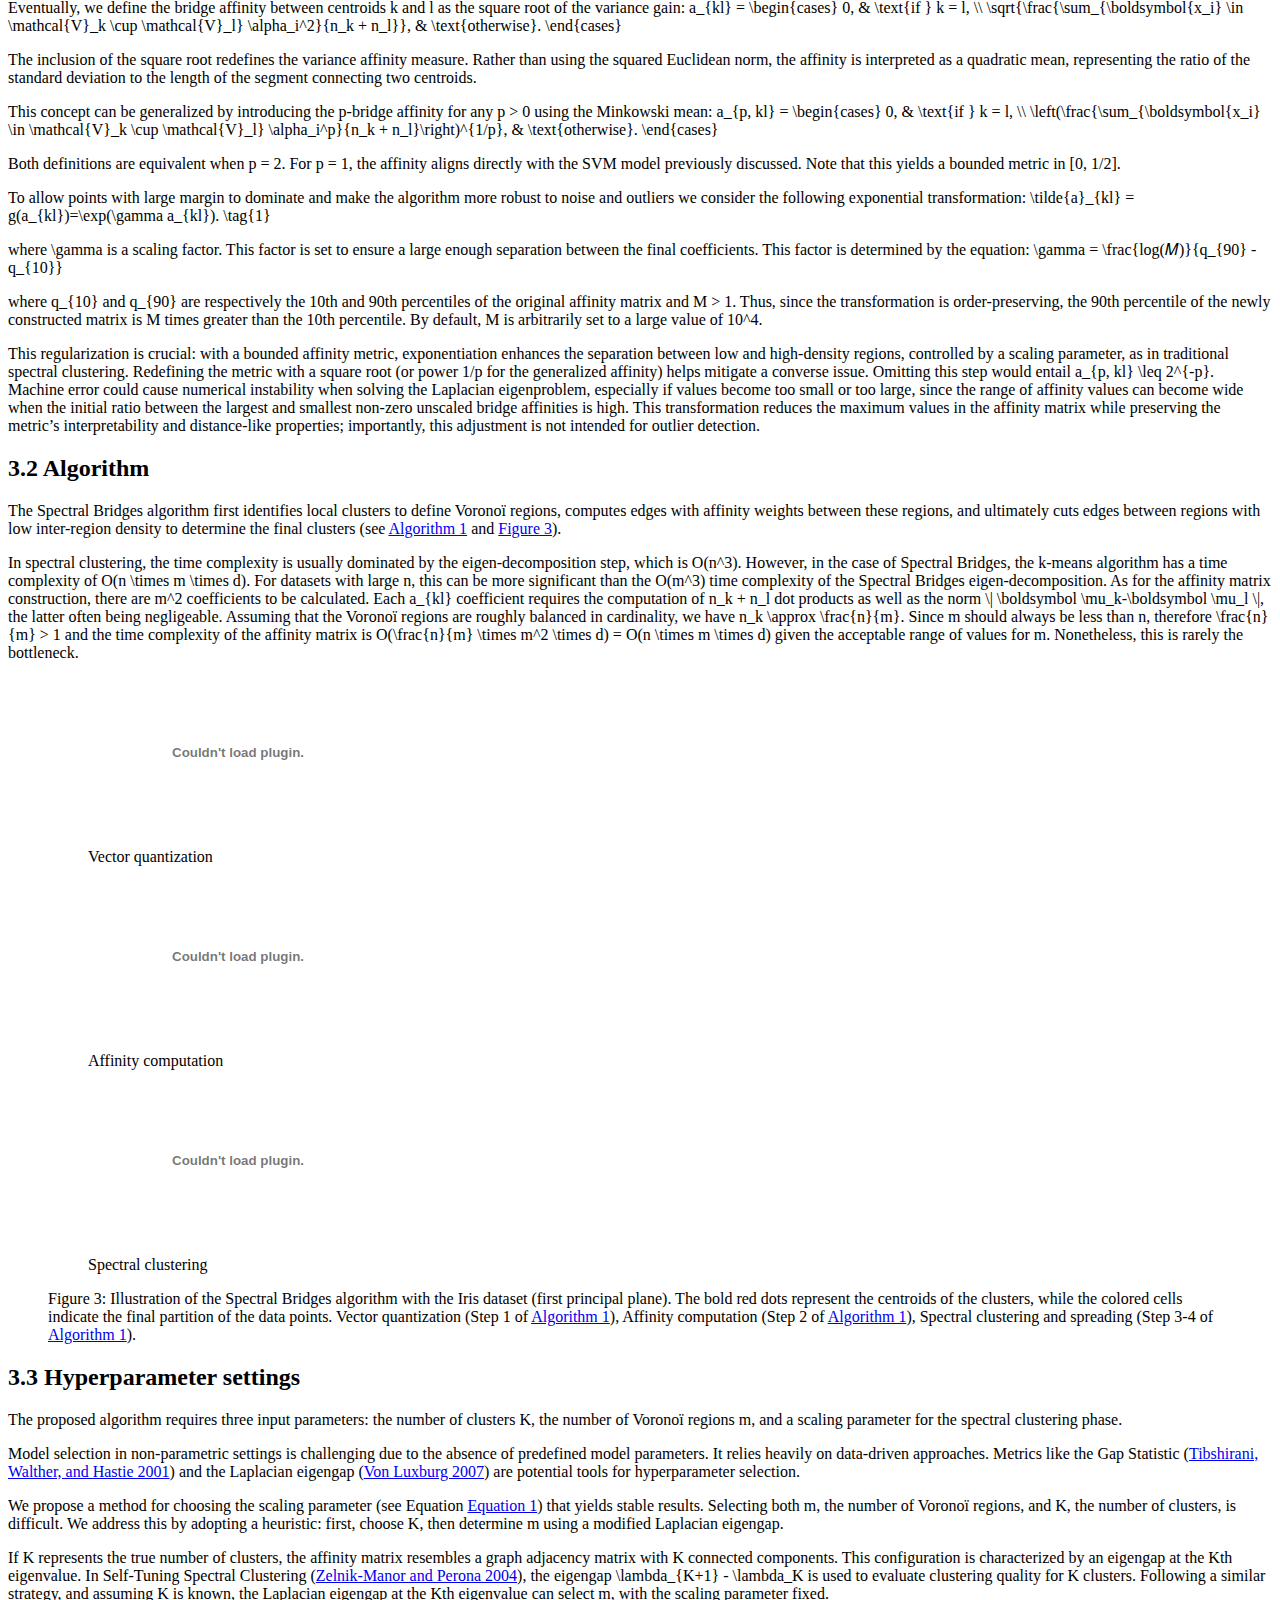
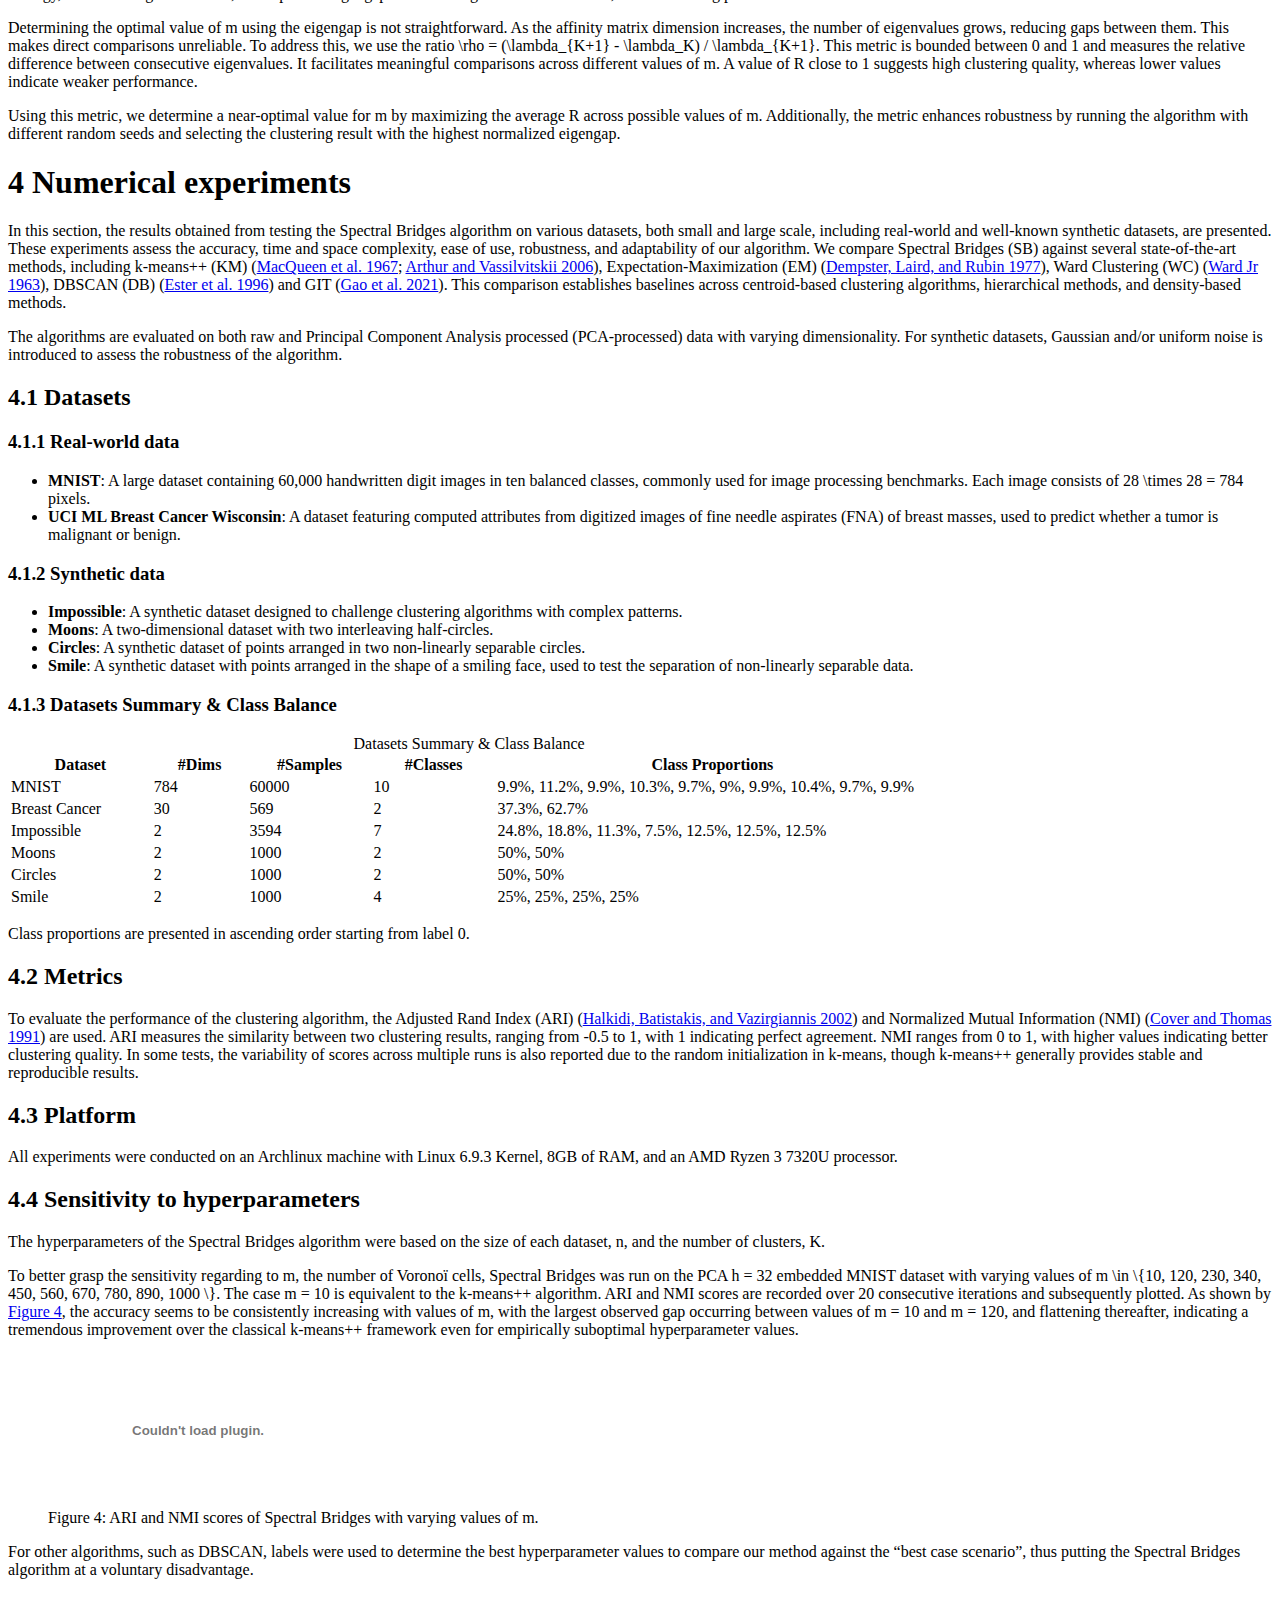
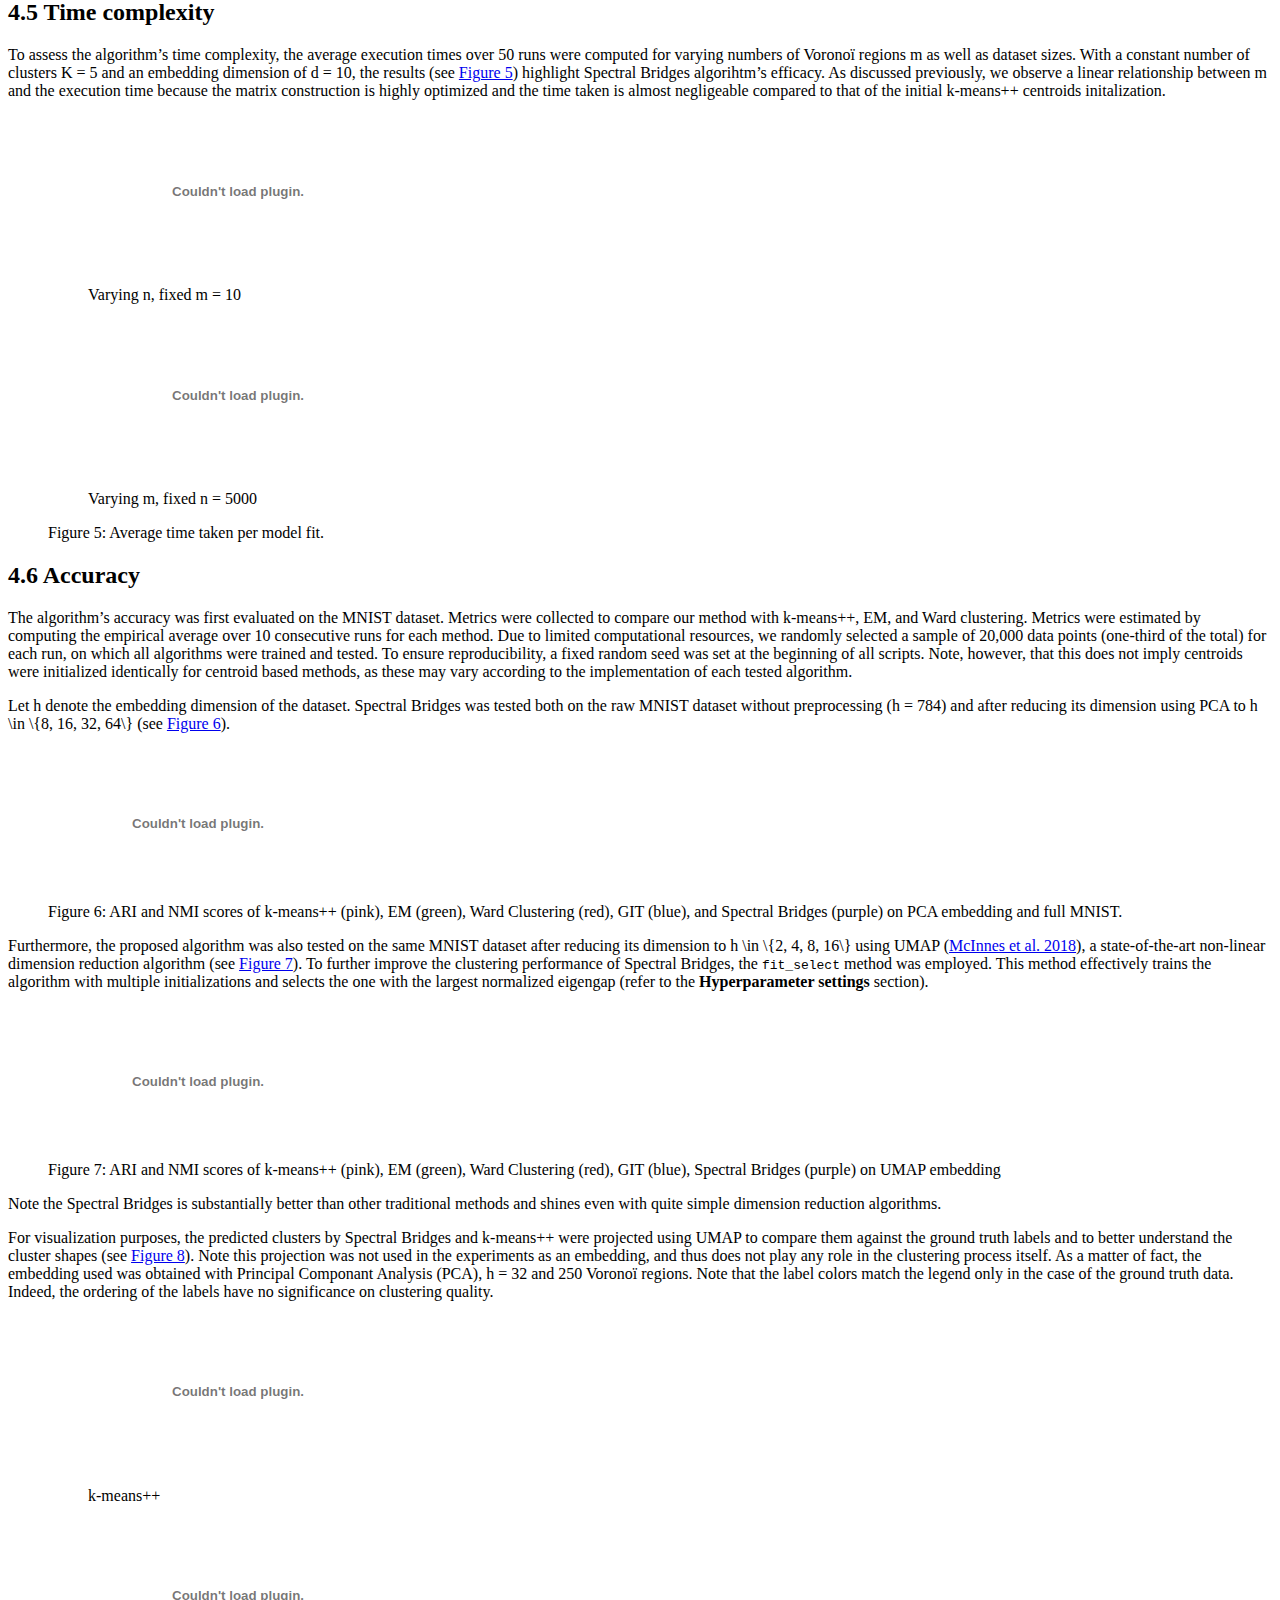
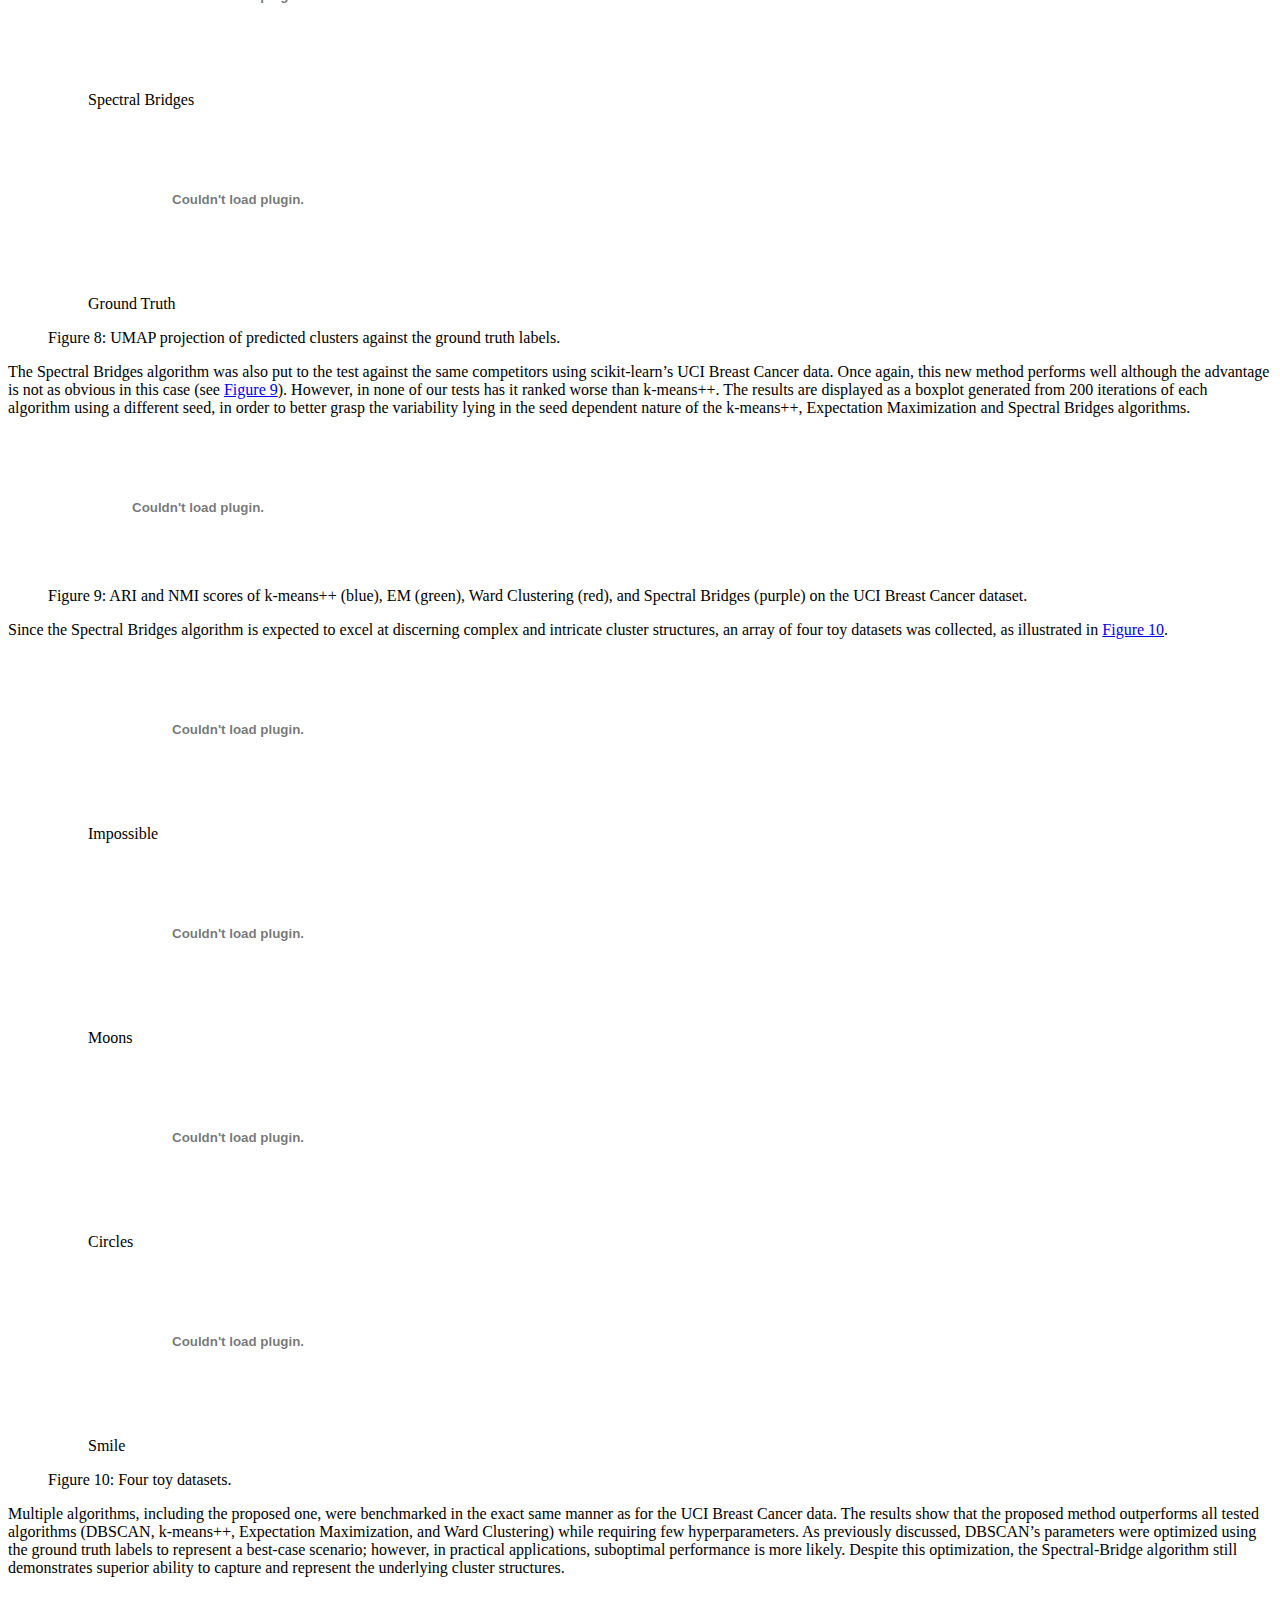
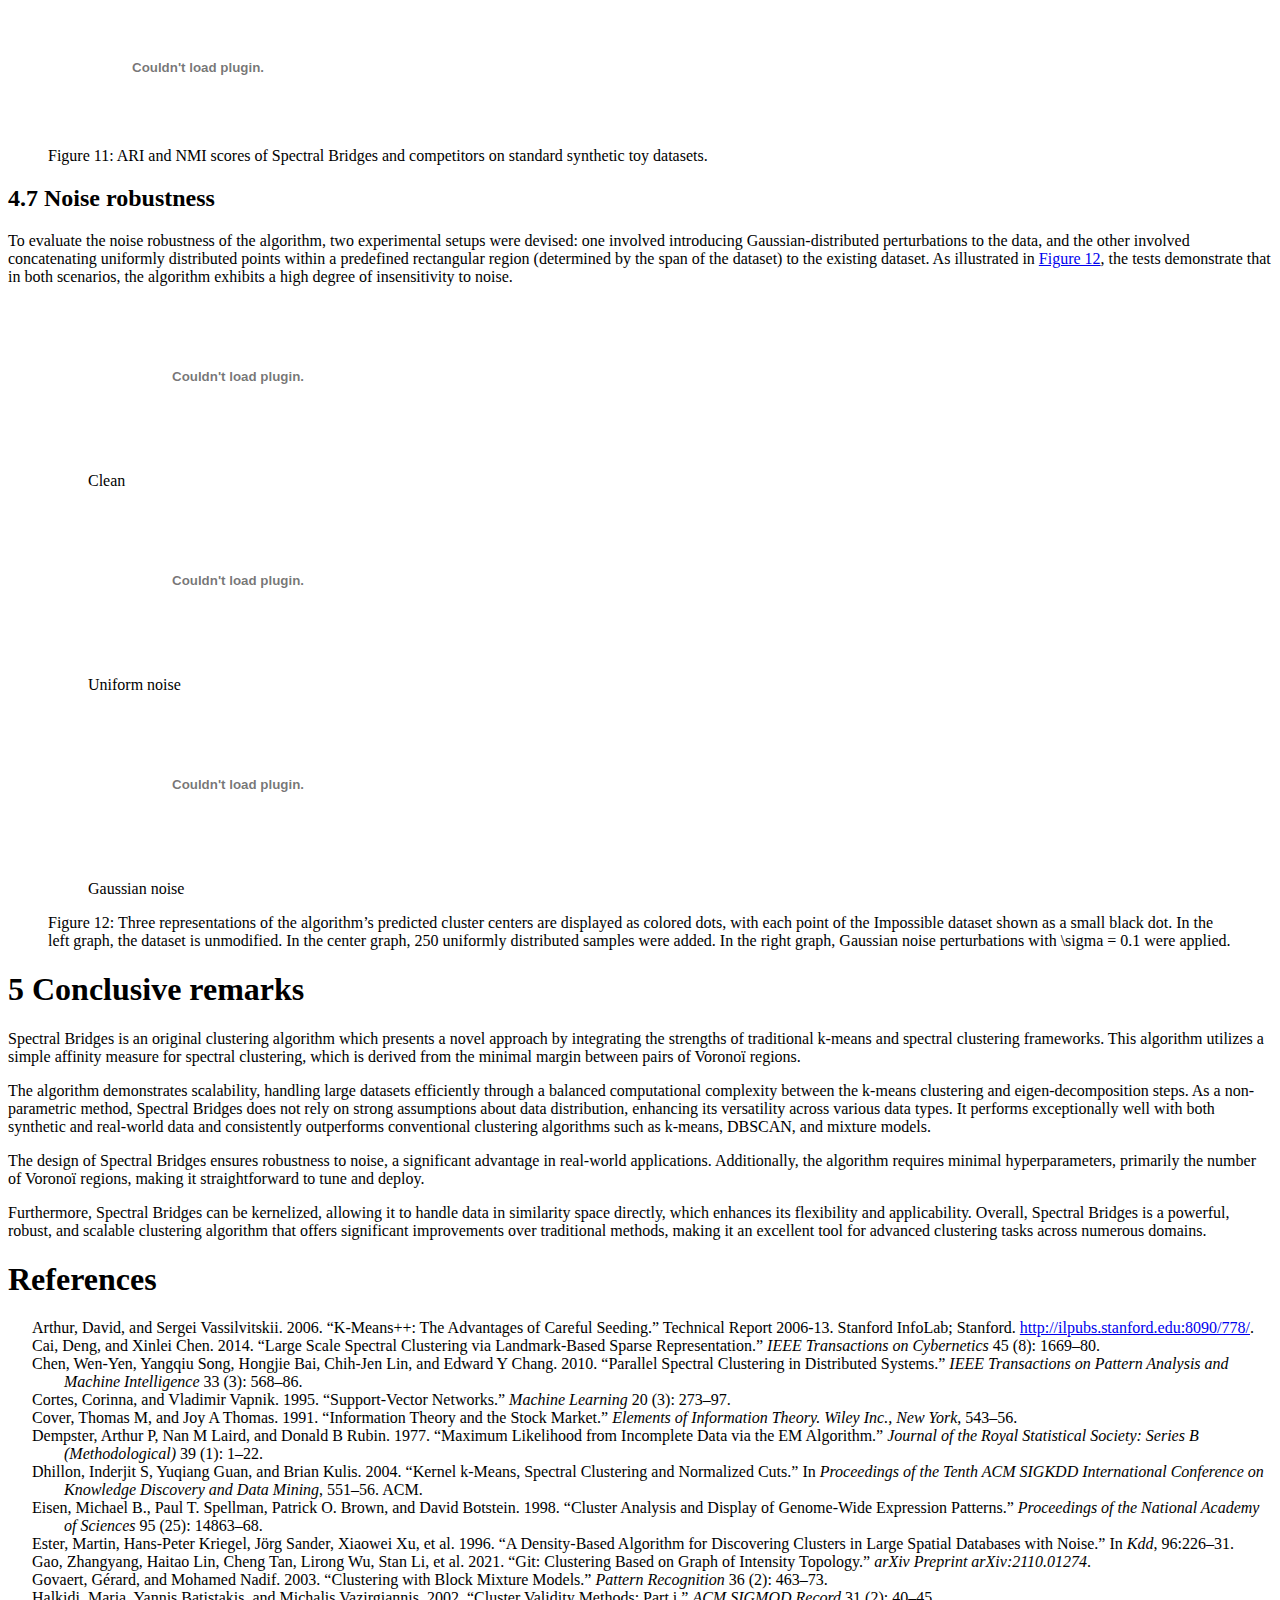
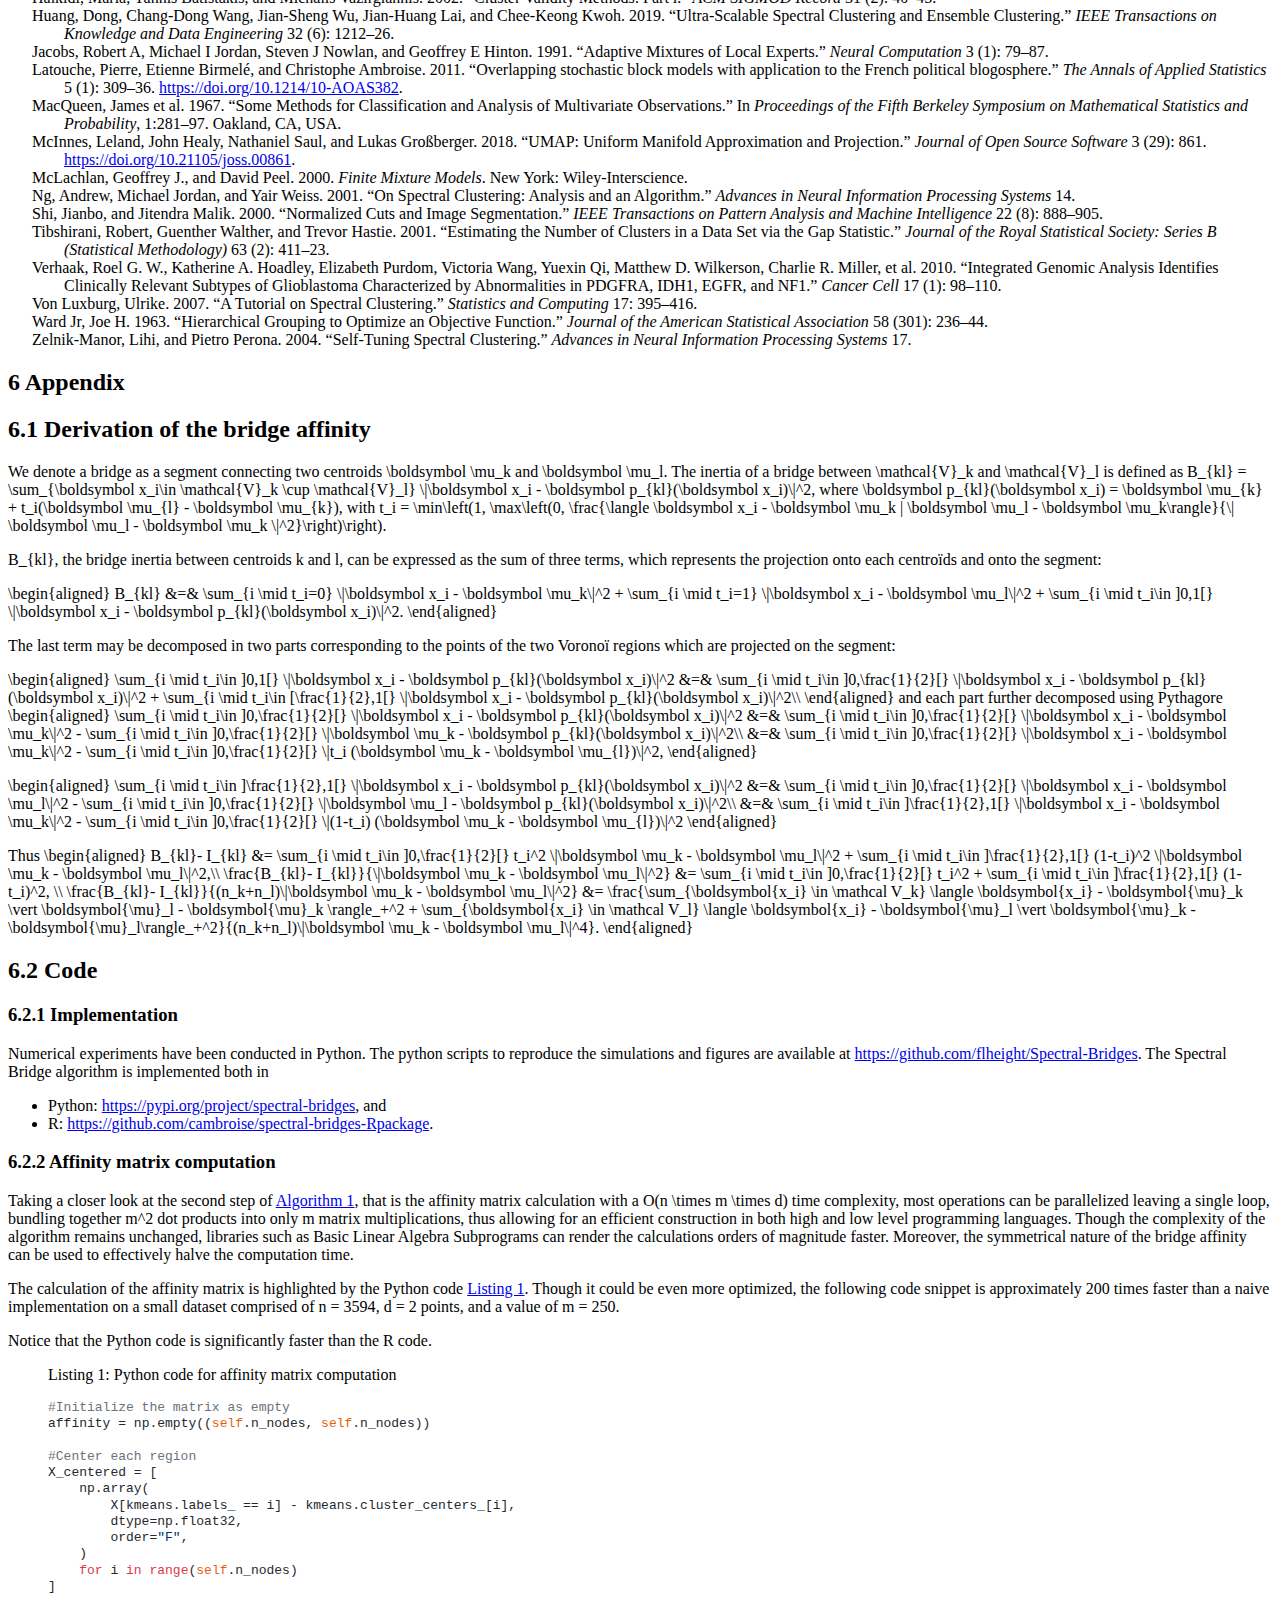
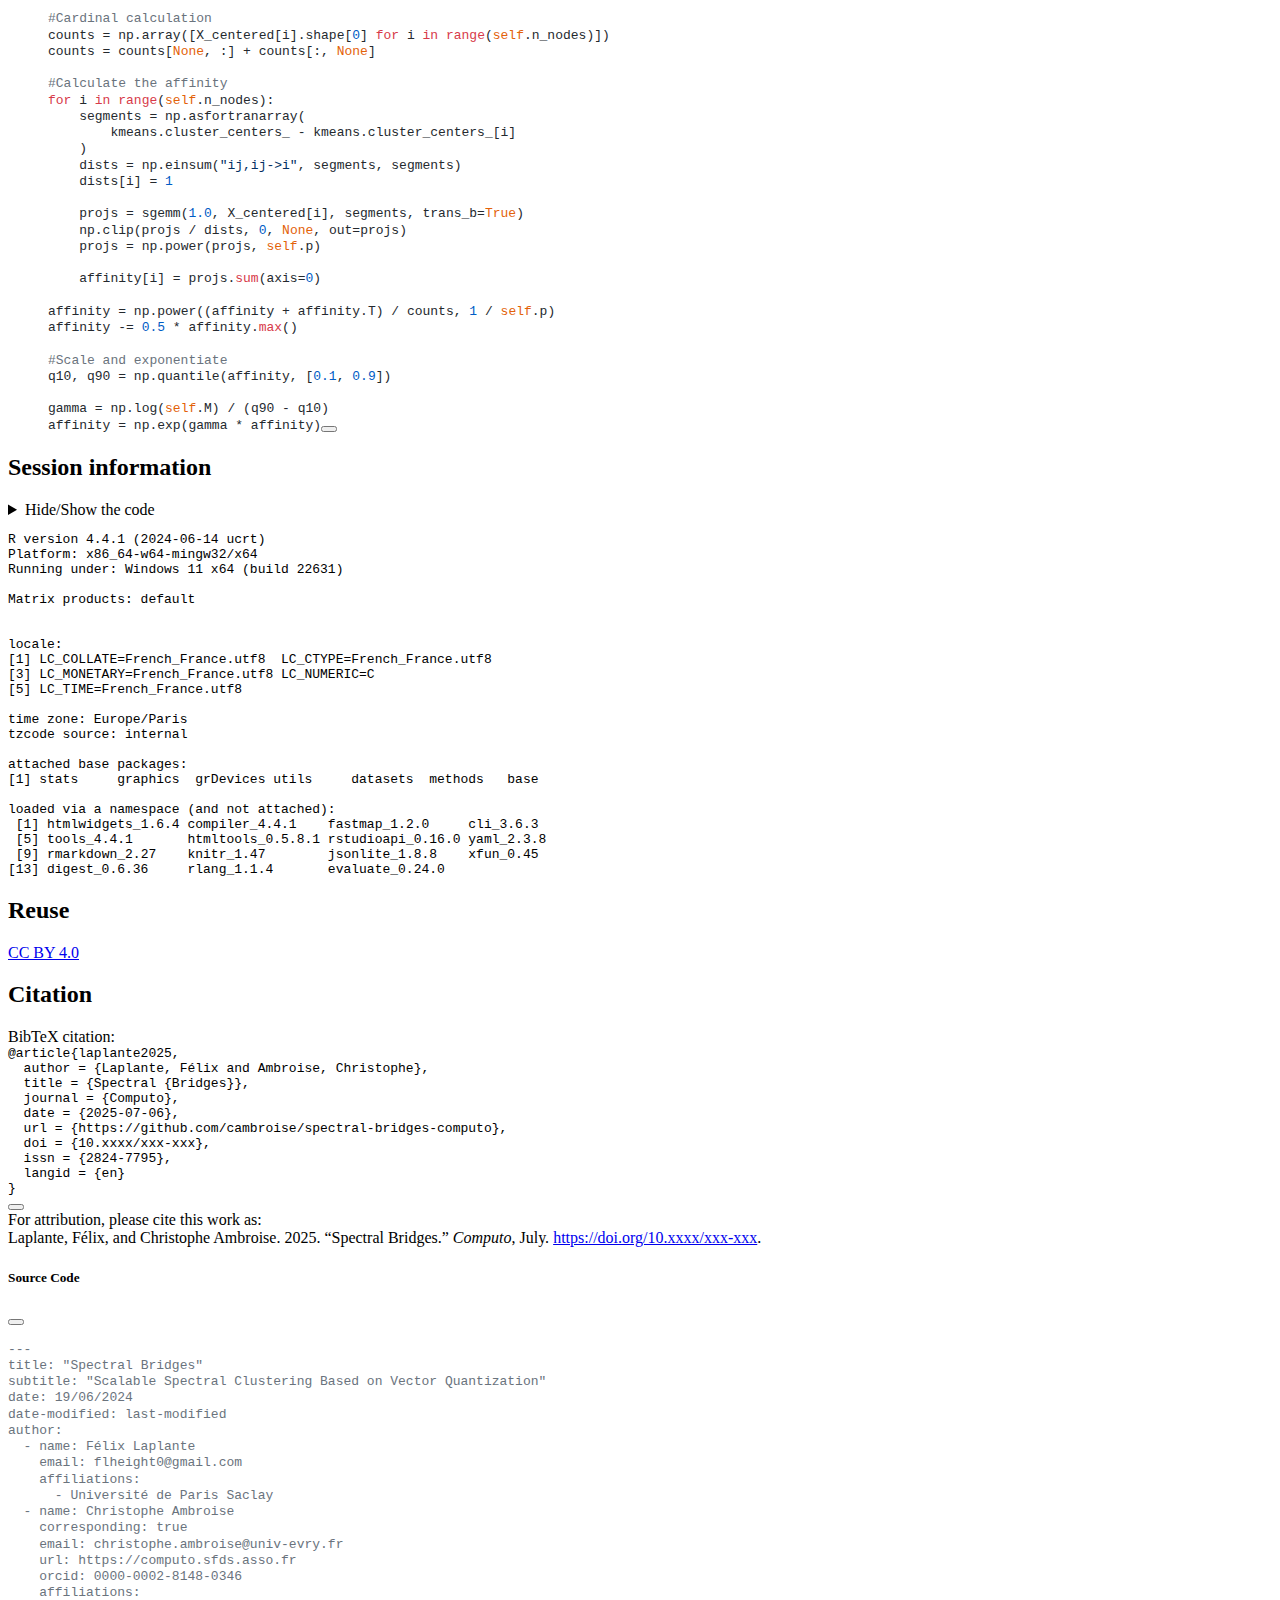
==== commit 1291a359: "Add files via upload" ====
--- a/spectral-bridges.html
+++ b/spectral-bridges.html
@@ -427,10 +427,10 @@
 <p>The basic intuition behind this affinity is that <span class="math inline">t_i</span> represents the relative position of the projection of <span class="math inline">\boldsymbol x_i</span> on the segment <span class="math inline">[\boldsymbol \mu_k,\boldsymbol \mu_l]</span>. <span class="math inline">\alpha_i</span> represents the relative position on the segment, with the centroid of the class to which <span class="math inline">\boldsymbol x_i</span> belongs as the reference point.</p>
 <p>This quantity can also be understood in relation to a local form of PCA. Unlike the standard PCA inertia criterion, this approach is directional and limited to the union of two Voronoï cells.</p>
 <p>Let <span class="math inline">X_{| k}</span> denote the data matrix restricted to the region <span class="math inline">\mathcal{V}_k</span>. The projection operator onto the <span class="math inline">\boldsymbol{\mu}_k</span>-centered segment <span class="math inline">[\boldsymbol{0}, \boldsymbol{\mu}_l - \boldsymbol{\mu}_k]</span> is given by: <span class="math display">
-\pi_{kl}(\cdot) = \boldsymbol{p}_{kl}(\cdot) - \boldsymbol{\mu}_k
+\boldsymbol{\pi}_{kl}(\cdot) = \boldsymbol{p}_{kl}(\cdot) - \boldsymbol{\mu}_k
 </span></p>
 <p>It then follows that: <span class="math display">
-\frac{\sum_{\boldsymbol{x_i} \in \mathcal{V}_k \cup \mathcal{V}_l} \alpha_i^2}{n_k + n_l} = \frac{\| \pi_{kl}(X_{| k}) \|_F^2 + \| \pi_{lk}(X_{| l}) \|_F^2}{(n_k + n_l) \| \boldsymbol{\mu}_k - \boldsymbol{\mu}_l \|^2}
+\frac{\sum_{\boldsymbol{x_i} \in \mathcal{V}_k \cup \mathcal{V}_l} \alpha_i^2}{n_k + n_l} = \frac{\| \boldsymbol{\pi}_{kl}(X_{| k}) \|_F^2 + \| \boldsymbol{\pi}_{lk}(X_{| l}) \|_F^2}{(n_k + n_l) \| \boldsymbol{\mu}_k - \boldsymbol{\mu}_l \|^2}
 </span> where <span class="math inline">\| \cdot \|_F</span> is the Frobenius norm.</p>
 <p>This formulation is particularly useful for numerical implementation.</p>
 <p>Moreover, the boundary that separates the two clusters defined by centroids <span class="math inline">\boldsymbol \mu_k</span> and <span class="math inline">\boldsymbol \mu_l</span> is a hyperplane <span class="math inline">\mathcal{P}_{kl}</span>. This hyperplane is orthogonal to the line segment connecting the centroids and intersects this segment at its midpoint.</p>
@@ -513,7 +513,7 @@
 <h2 data-number="3.2" class="anchored" data-anchor-id="algorithm"><span class="header-section-number">3.2</span> Algorithm</h2>
 <p>The Spectral Bridges algorithm first identifies local clusters to define Voronoï regions, computes edges with affinity weights between these regions, and ultimately cuts edges between regions with low inter-region density to determine the final clusters (see <a href="#alg-spectral-bridges" class="quarto-xref">Algorithm 1</a> and <a href="#fig-steps" class="quarto-xref">Figure&nbsp;3</a>).</p>
 <p>In spectral clustering, the time complexity is usually dominated by the eigen-decomposition step, which is <span class="math inline">O(n^3)</span>. However, in the case of Spectral Bridges, the k-means algorithm has a time complexity of <span class="math inline">O(n \times m \times d)</span>. For datasets with large <span class="math inline">n</span>, this can be more significant than the <span class="math inline">O(m^3)</span> time complexity of the Spectral Bridges eigen-decomposition. As for the affinity matrix construction, there are <span class="math inline">m^2</span> coefficients to be calculated. Each <span class="math inline">a_{kl}</span> coefficient requires the computation of <span class="math inline">n_k + n_l</span> dot products as well as the norm <span class="math inline">\| \boldsymbol \mu_k-\boldsymbol \mu_l \|</span>, the latter often being negligeable. Assuming that the Voronoï regions are roughly balanced in cardinality, we have <span class="math inline">n_k \approx \frac{n}{m}</span>. Since <span class="math inline">m</span> should always be less than <span class="math inline">n</span>, therefore <span class="math inline">\frac{n}{m} &gt; 1</span> and the time complexity of the affinity matrix is <span class="math inline">O(\frac{n}{m} \times m^2 \times d) = O(n \times m \times d)</span> given the acceptable range of values for <span class="math inline">m</span>. Nonetheless, this is rarely the bottleneck.</p>
-<div id="alg-spectral-bridges" class="pseudocode-container quarto-float" data-caption-prefix="Algorithm" data-pseudocode-number="1" data-line-number="true" data-indent-size="1.2em" data-line-number-punc=":" data-no-end="false" data-comment-delimiter="//">
+<div id="alg-spectral-bridges" class="pseudocode-container quarto-float" data-line-number="true" data-line-number-punc=":" data-no-end="false" data-indent-size="1.2em" data-comment-delimiter="//" data-pseudocode-number="1" data-caption-prefix="Algorithm">
 <div class="pseudocode">
 \begin{algorithm} \caption{Spectral Bridges} \begin{algorithmic} \Procedure{SpectralBridges}{$X, k, m$} \Comment{$X$: input dataset, $k$: number of clusters, $m$: number of Voronoï regions} \State \textbf{Step 1: Vector Quantization} \State $\text{centroids}, \text{voronoiRegions} \gets$ \Call{KMeans}{$X, m$} \Comment{Initial centroids and Voronoi regions using k-means++} \State \textbf{Step 2: Affinity Computation} \State $A = \{g(a_{kl})\}_{kl} \gets$ \Call{Affinity}{$X, \text{centroids}, \text{voronoiRegions}$} \Comment{Compute affinity matrix $A$} \State \textbf{Step 3: Spectral Clustering} \Comment{Assign each region to a cluster} \State $\text{labels} \gets$ \Call{SpectralClustering}{$A, k$} \State \textbf{Step 4: Propagate} \Comment{Assign each data point to the cluster of its region} \State $\text{clusters} \gets$ \Call{Propagate}{$X, \text{labels}, \text{voronoiRegions}$} \State \Return $\text{clusters}$ \Comment{Return cluster labels for data points in $X$} \EndProcedure \end{algorithmic} \end{algorithm}
 </div>
@@ -1087,9 +1087,9 @@
 <div class="sourceCode cell-code" id="cb1"><pre class="sourceCode r code-with-copy"><code class="sourceCode r"><span id="cb1-1"><a href="#cb1-1" aria-hidden="true" tabindex="-1"></a><span class="fu">sessionInfo</span>()</span></code><button title="Copy to Clipboard" class="code-copy-button"><i class="bi"></i></button></pre></div>
 </details>
 <div class="cell-output cell-output-stdout">
-<pre><code>R version 4.3.3 (2024-02-29 ucrt)
-Platform: x86_64-w64-mingw32/x64 (64-bit)
-Running under: Windows 11 x64 (build 22621)
+<pre><code>R version 4.4.1 (2024-06-14 ucrt)
+Platform: x86_64-w64-mingw32/x64
+Running under: Windows 11 x64 (build 22631)
 
 Matrix products: default
 
@@ -1106,10 +1106,10 @@
 [1] stats     graphics  grDevices utils     datasets  methods   base     
 
 loaded via a namespace (and not attached):
- [1] htmlwidgets_1.6.4 compiler_4.3.3    fastmap_1.2.0     cli_3.6.2        
- [5] tools_4.3.3       htmltools_0.5.8.1 rstudioapi_0.16.0 yaml_2.3.8       
- [9] rmarkdown_2.27    knitr_1.47        jsonlite_1.8.8    xfun_0.44        
-[13] digest_0.6.35     rlang_1.1.3       evaluate_0.23    </code></pre>
+ [1] htmlwidgets_1.6.4 compiler_4.4.1    fastmap_1.2.0     cli_3.6.3        
+ [5] tools_4.4.1       htmltools_0.5.8.1 rstudioapi_0.16.0 yaml_2.3.8       
+ [9] rmarkdown_2.27    knitr_1.47        jsonlite_1.8.8    xfun_0.45        
+[13] digest_0.6.36     rlang_1.1.4       evaluate_0.24.0  </code></pre>
 </div>
 </div>
 <!-- -->
@@ -1762,12 +1762,12 @@
 <span id="cb3-158"><a href="#cb3-158" aria-hidden="true" tabindex="-1"></a></span>
 <span id="cb3-159"><a href="#cb3-159" aria-hidden="true" tabindex="-1"></a>Let $X_{| k}$ denote the data matrix restricted to the region $\mathcal{V}_k$. The projection operator onto the $\boldsymbol{\mu}_k$-centered segment $<span class="co">[</span><span class="ot">\boldsymbol{0}, \boldsymbol{\mu}_l - \boldsymbol{\mu}_k</span><span class="co">]</span>$ is given by:</span>
 <span id="cb3-160"><a href="#cb3-160" aria-hidden="true" tabindex="-1"></a>$$</span>
-<span id="cb3-161"><a href="#cb3-161" aria-hidden="true" tabindex="-1"></a>\pi_{kl}(\cdot) = \boldsymbol{p}_{kl}(\cdot) - \boldsymbol{\mu}_k</span>
+<span id="cb3-161"><a href="#cb3-161" aria-hidden="true" tabindex="-1"></a>\boldsymbol{\pi}_{kl}(\cdot) = \boldsymbol{p}_{kl}(\cdot) - \boldsymbol{\mu}_k</span>
 <span id="cb3-162"><a href="#cb3-162" aria-hidden="true" tabindex="-1"></a>$$</span>
 <span id="cb3-163"><a href="#cb3-163" aria-hidden="true" tabindex="-1"></a></span>
 <span id="cb3-164"><a href="#cb3-164" aria-hidden="true" tabindex="-1"></a>It then follows that:</span>
 <span id="cb3-165"><a href="#cb3-165" aria-hidden="true" tabindex="-1"></a>$$</span>
-<span id="cb3-166"><a href="#cb3-166" aria-hidden="true" tabindex="-1"></a>\frac{\sum_{\boldsymbol{x_i} \in \mathcal{V}_k \cup \mathcal{V}_l} \alpha_i^2}{n_k + n_l} = \frac{\| \pi_{kl}(X_{| k}) \|_F^2 + \| \pi_{lk}(X_{| l}) \|_F^2}{(n_k + n_l) \| \boldsymbol{\mu}_k - \boldsymbol{\mu}_l \|^2}</span>
+<span id="cb3-166"><a href="#cb3-166" aria-hidden="true" tabindex="-1"></a>\frac{\sum_{\boldsymbol{x_i} \in \mathcal{V}_k \cup \mathcal{V}_l} \alpha_i^2}{n_k + n_l} = \frac{\| \boldsymbol{\pi}_{kl}(X_{| k}) \|_F^2 + \| \boldsymbol{\pi}_{lk}(X_{| l}) \|_F^2}{(n_k + n_l) \| \boldsymbol{\mu}_k - \boldsymbol{\mu}_l \|^2}</span>
 <span id="cb3-167"><a href="#cb3-167" aria-hidden="true" tabindex="-1"></a>$$</span>
 <span id="cb3-168"><a href="#cb3-168" aria-hidden="true" tabindex="-1"></a>where $\| \cdot \|_F$ is the Frobenius norm.</span>
 <span id="cb3-169"><a href="#cb3-169" aria-hidden="true" tabindex="-1"></a></span>
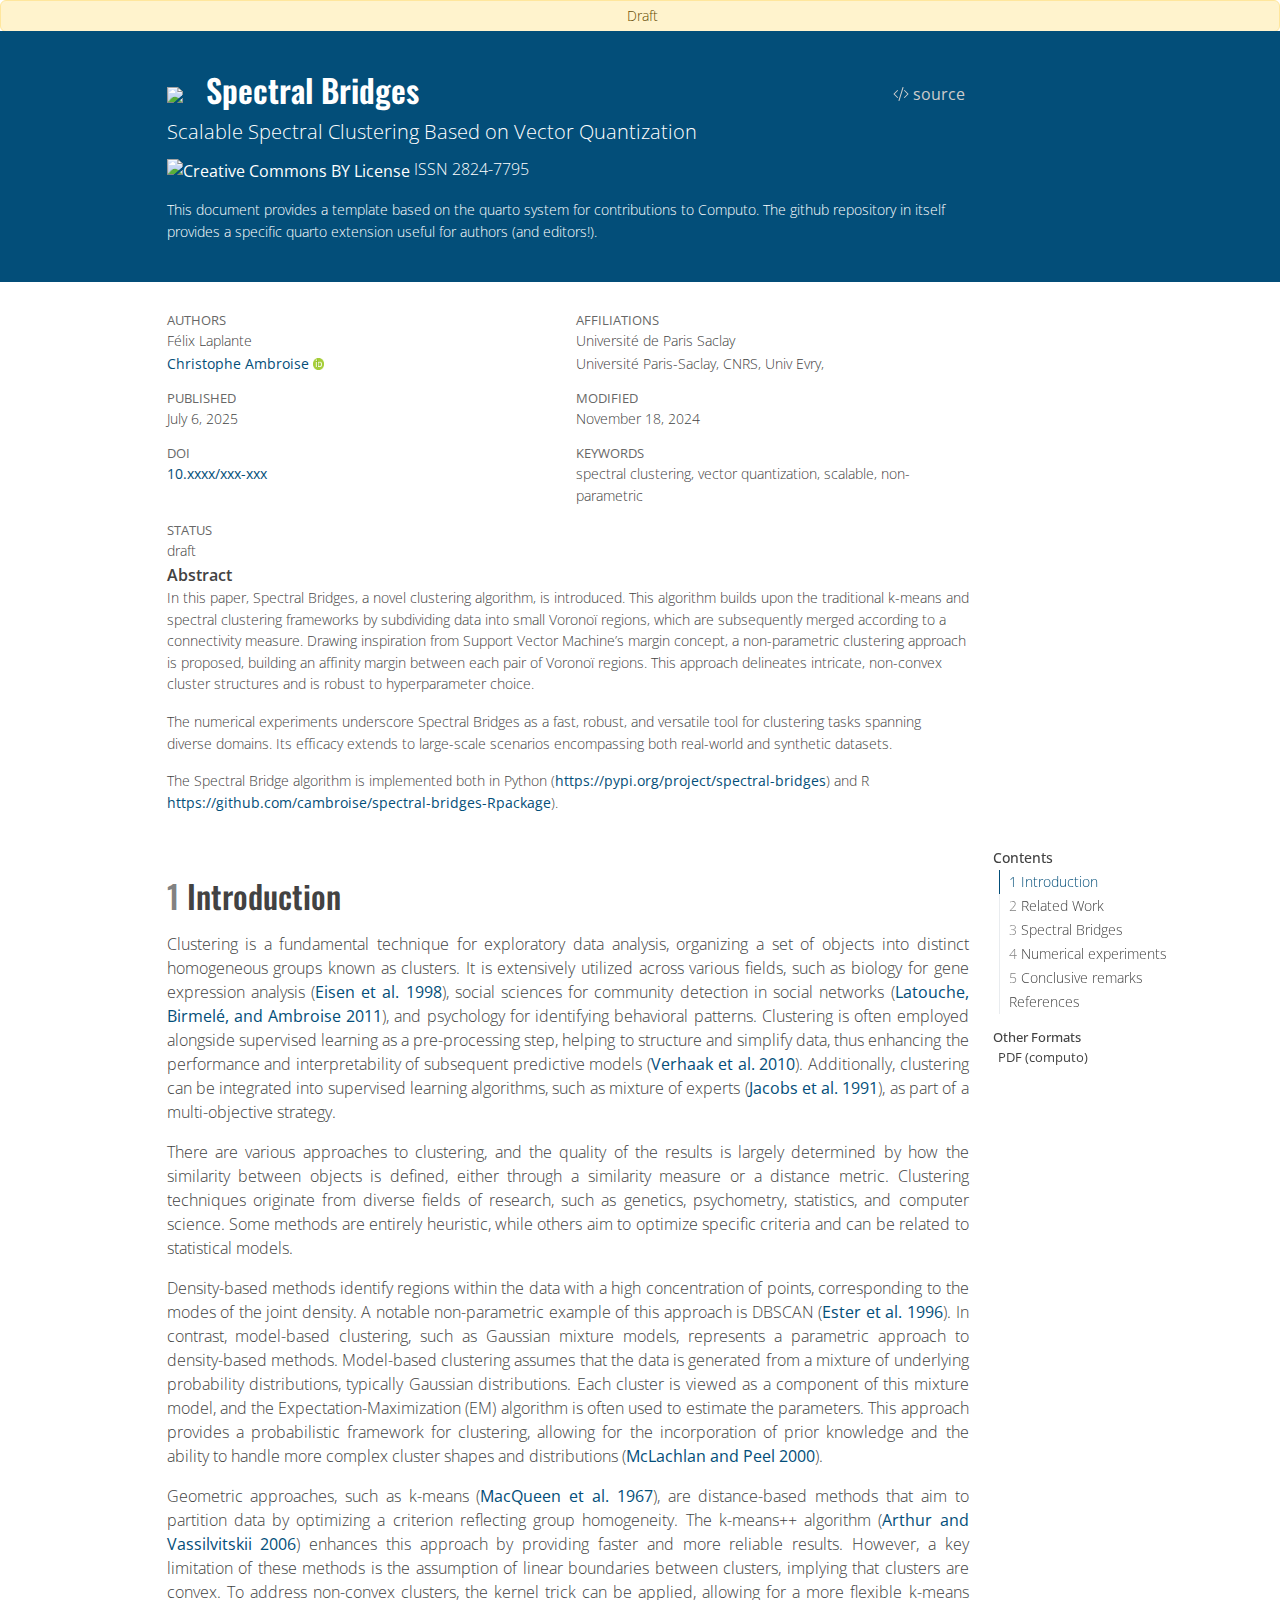
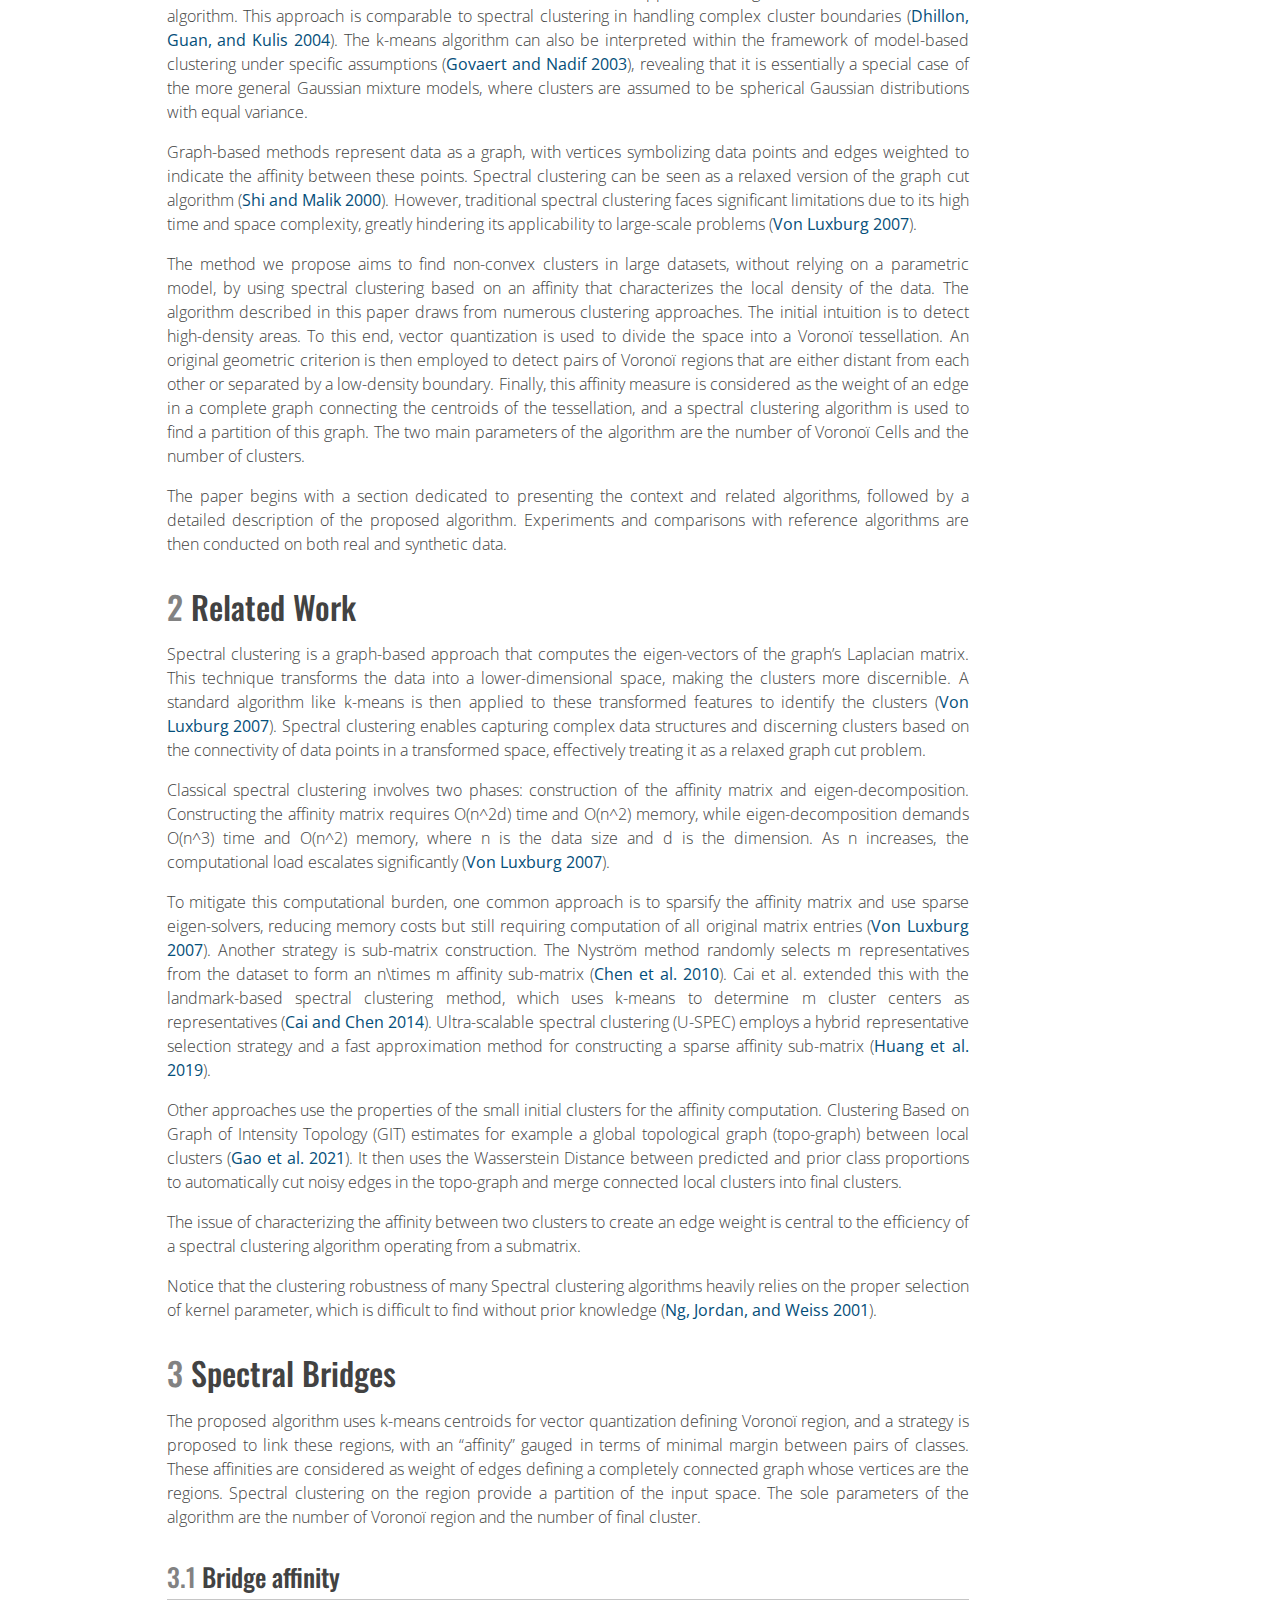
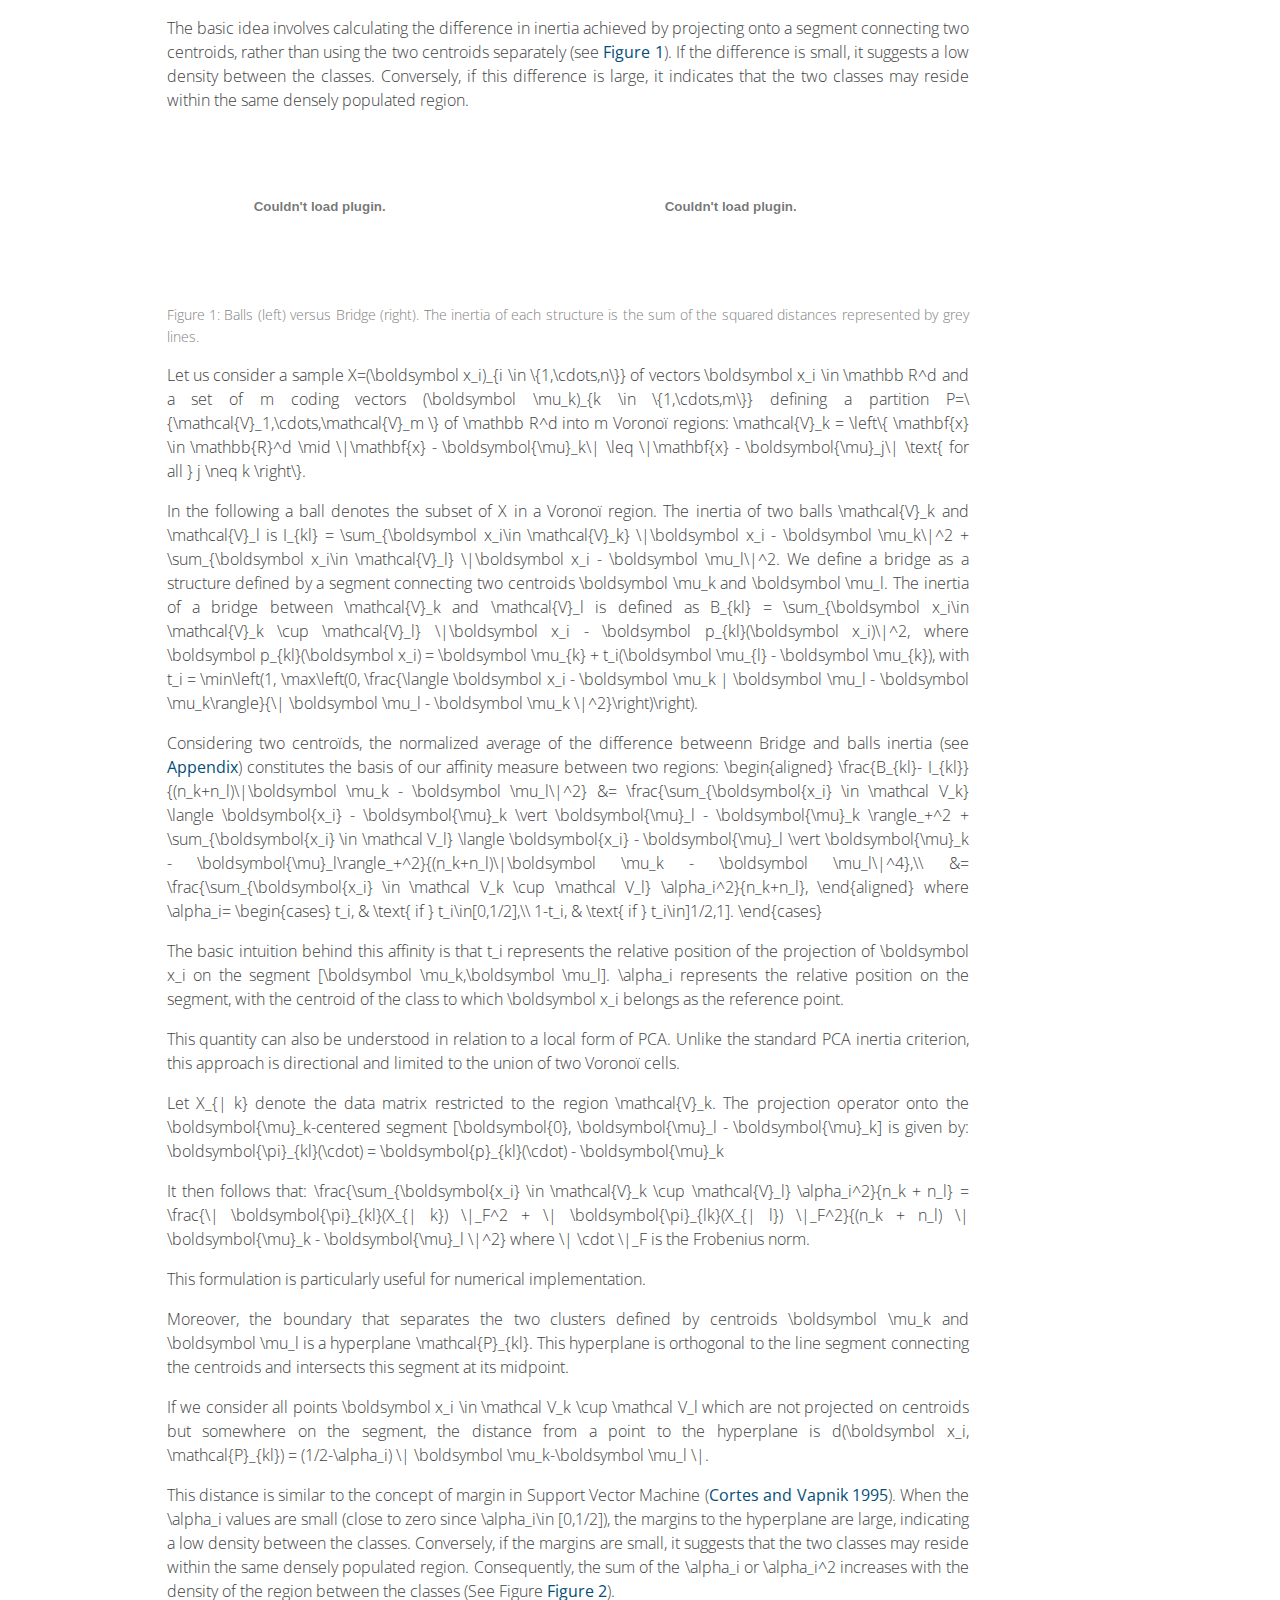
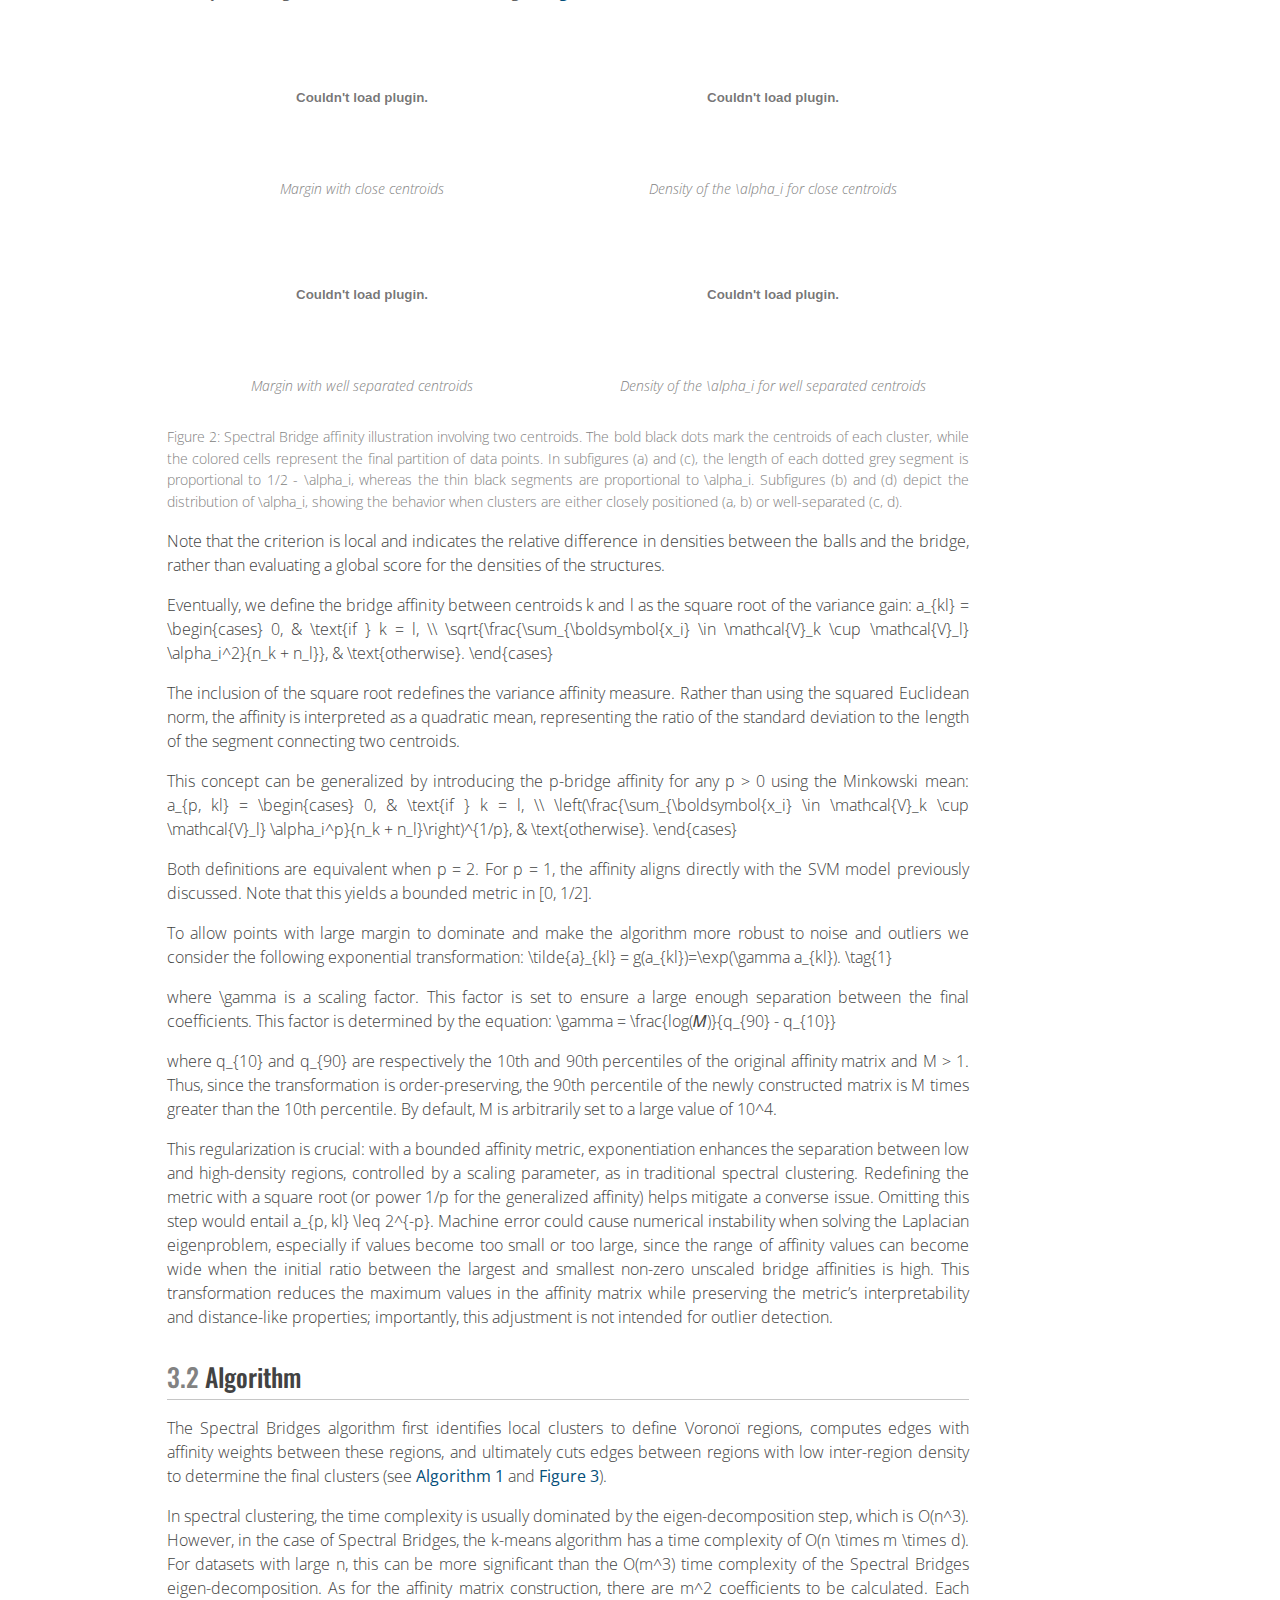
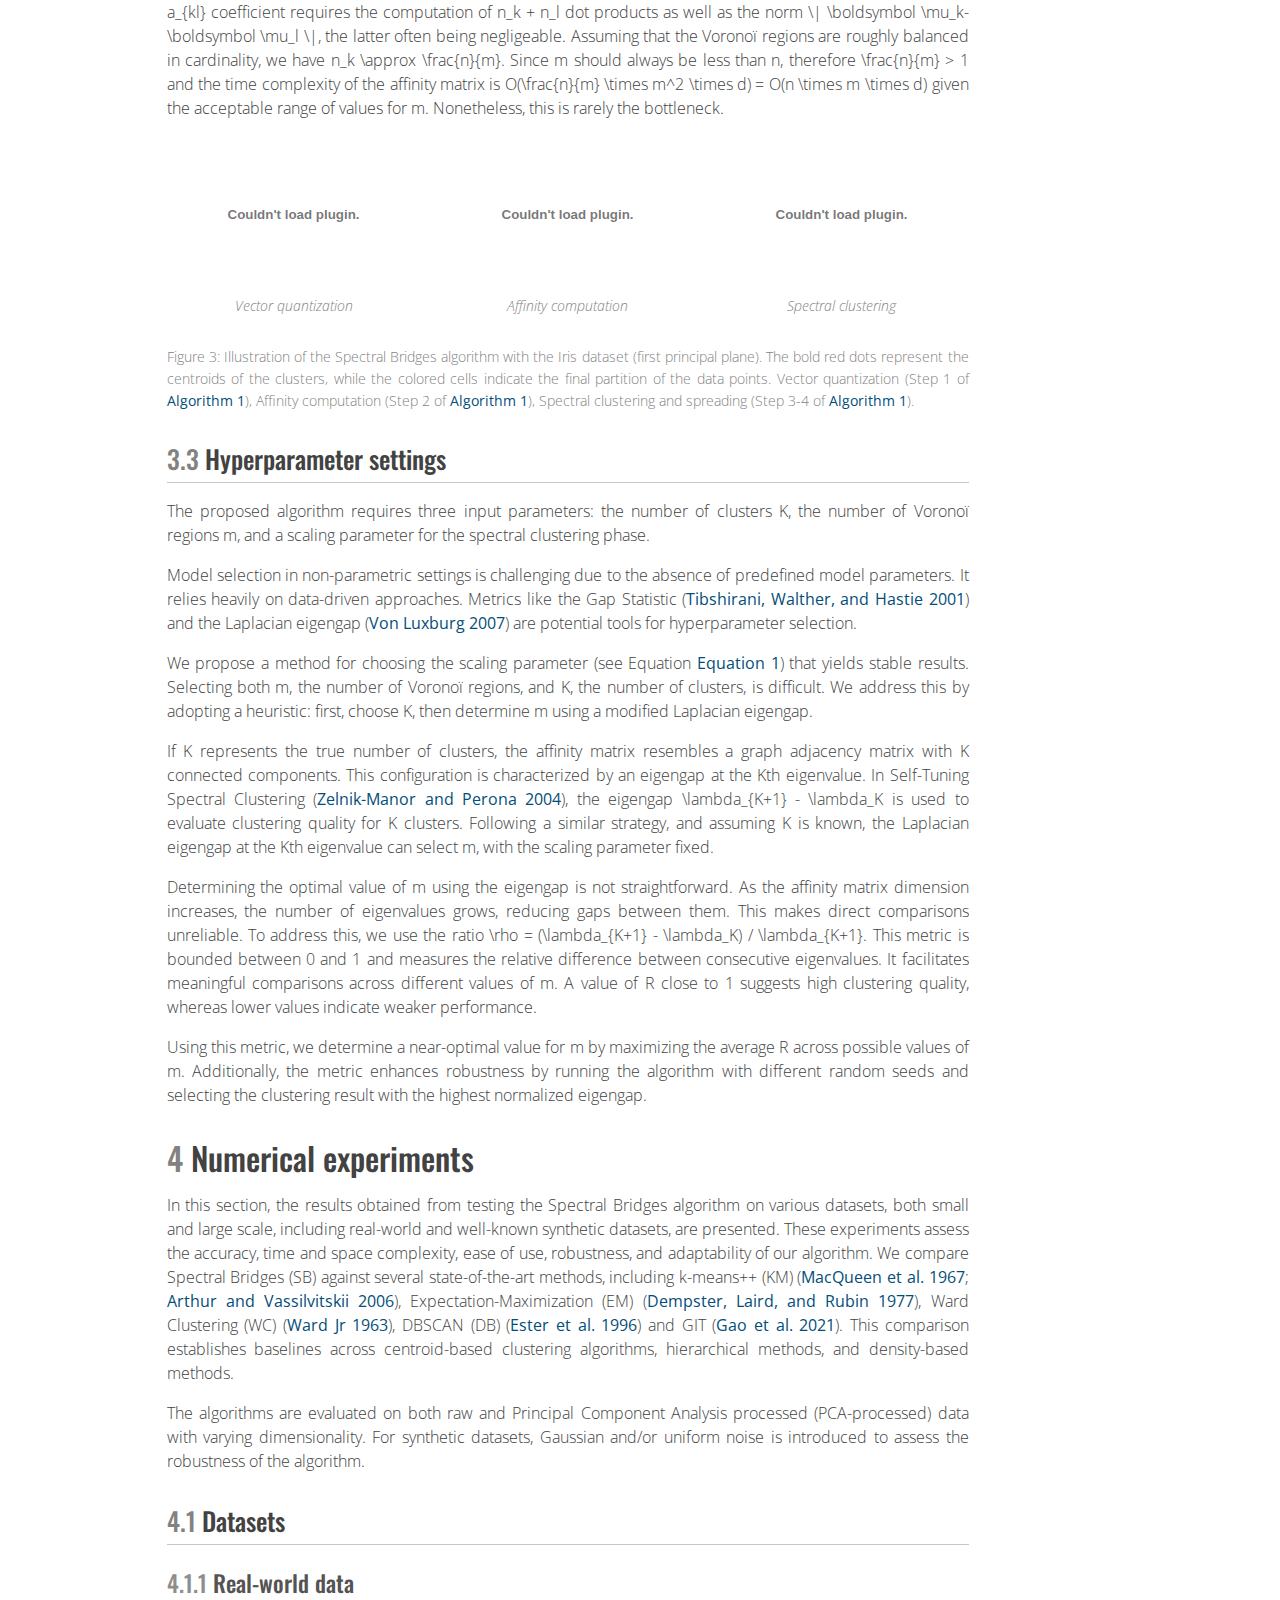
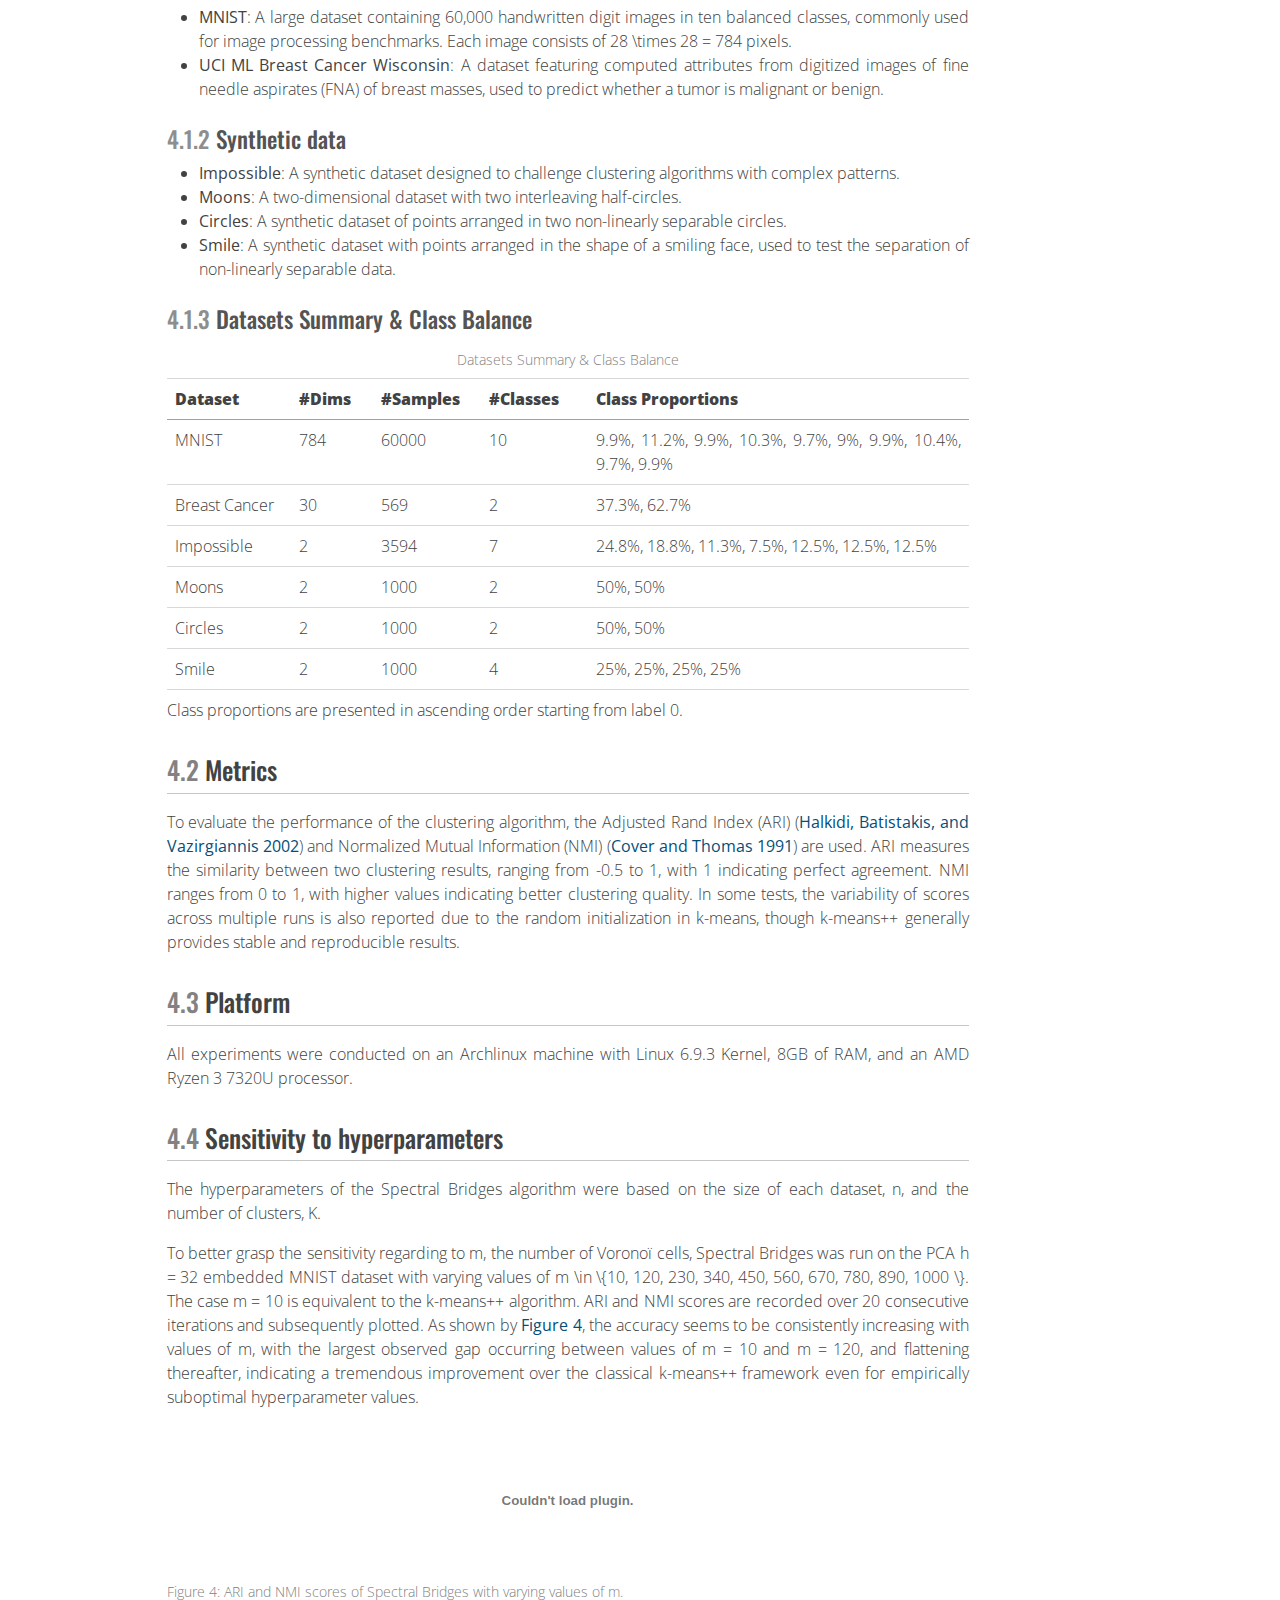
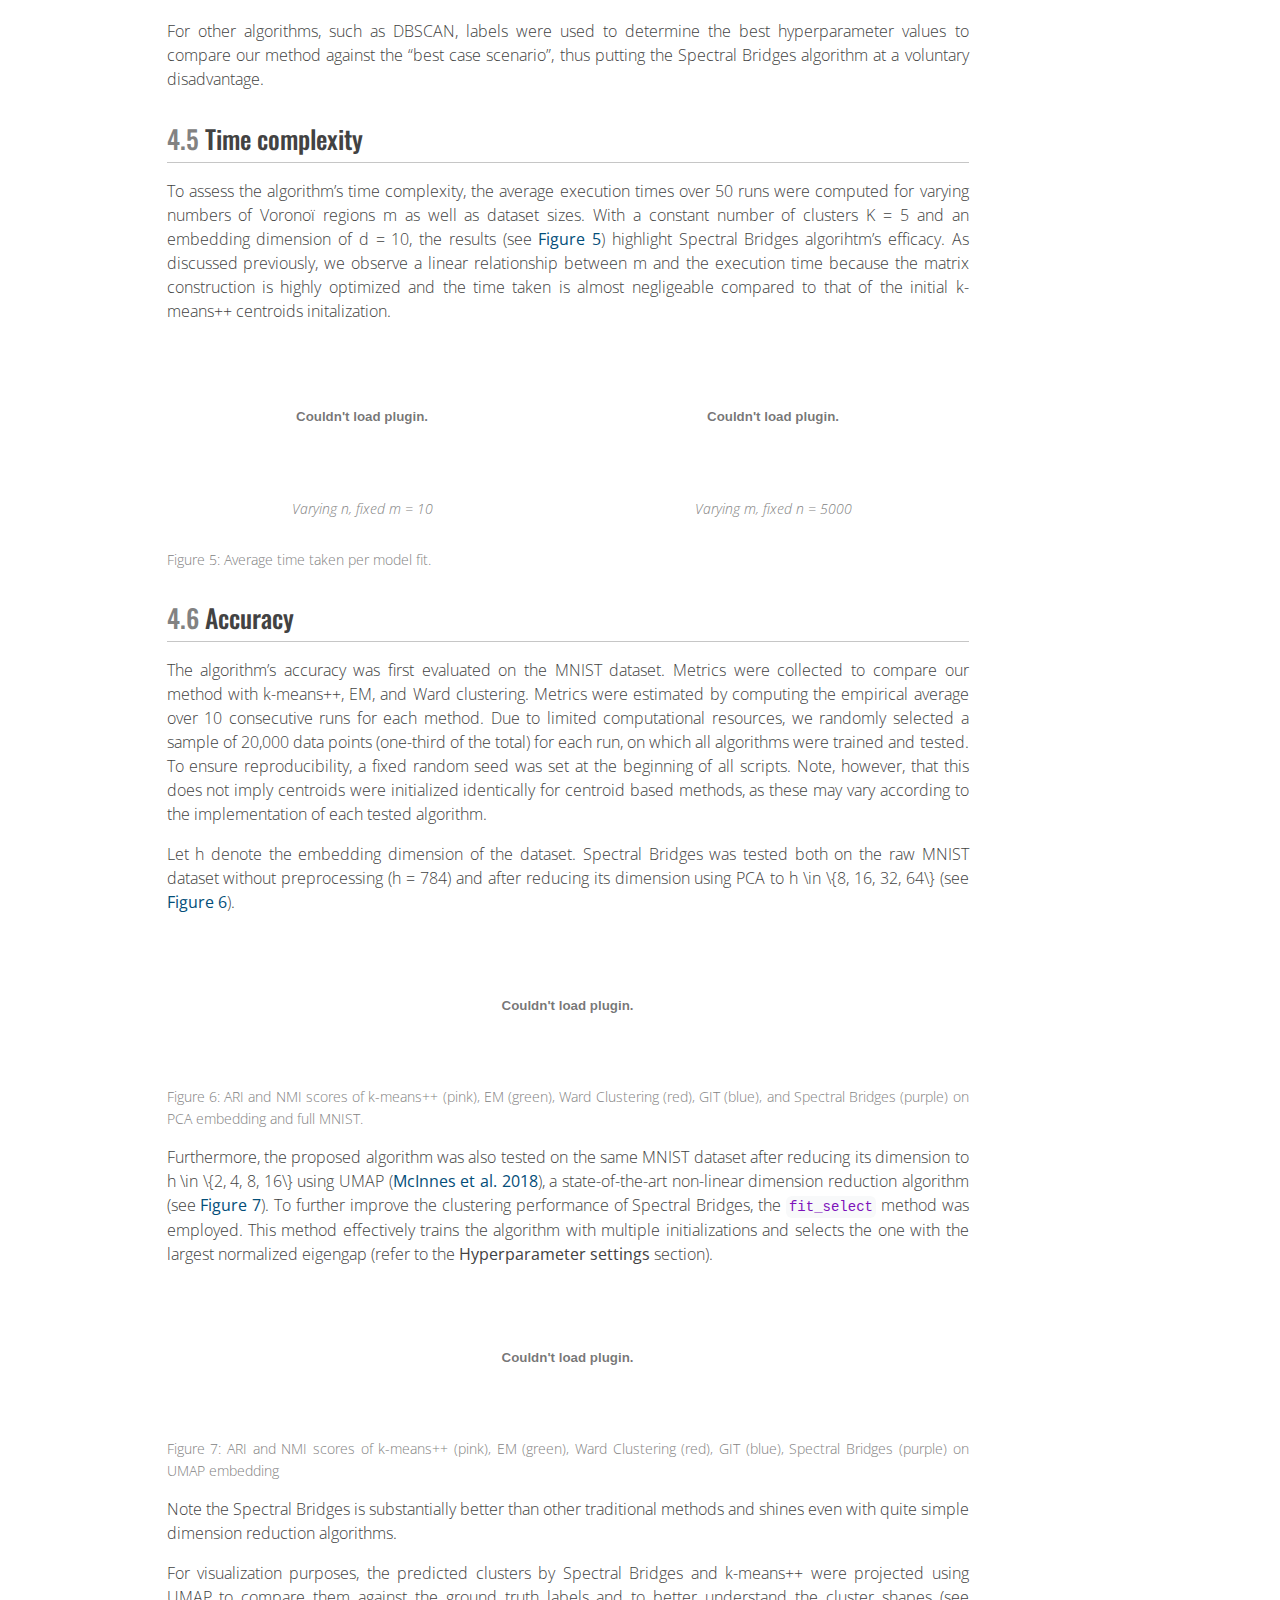
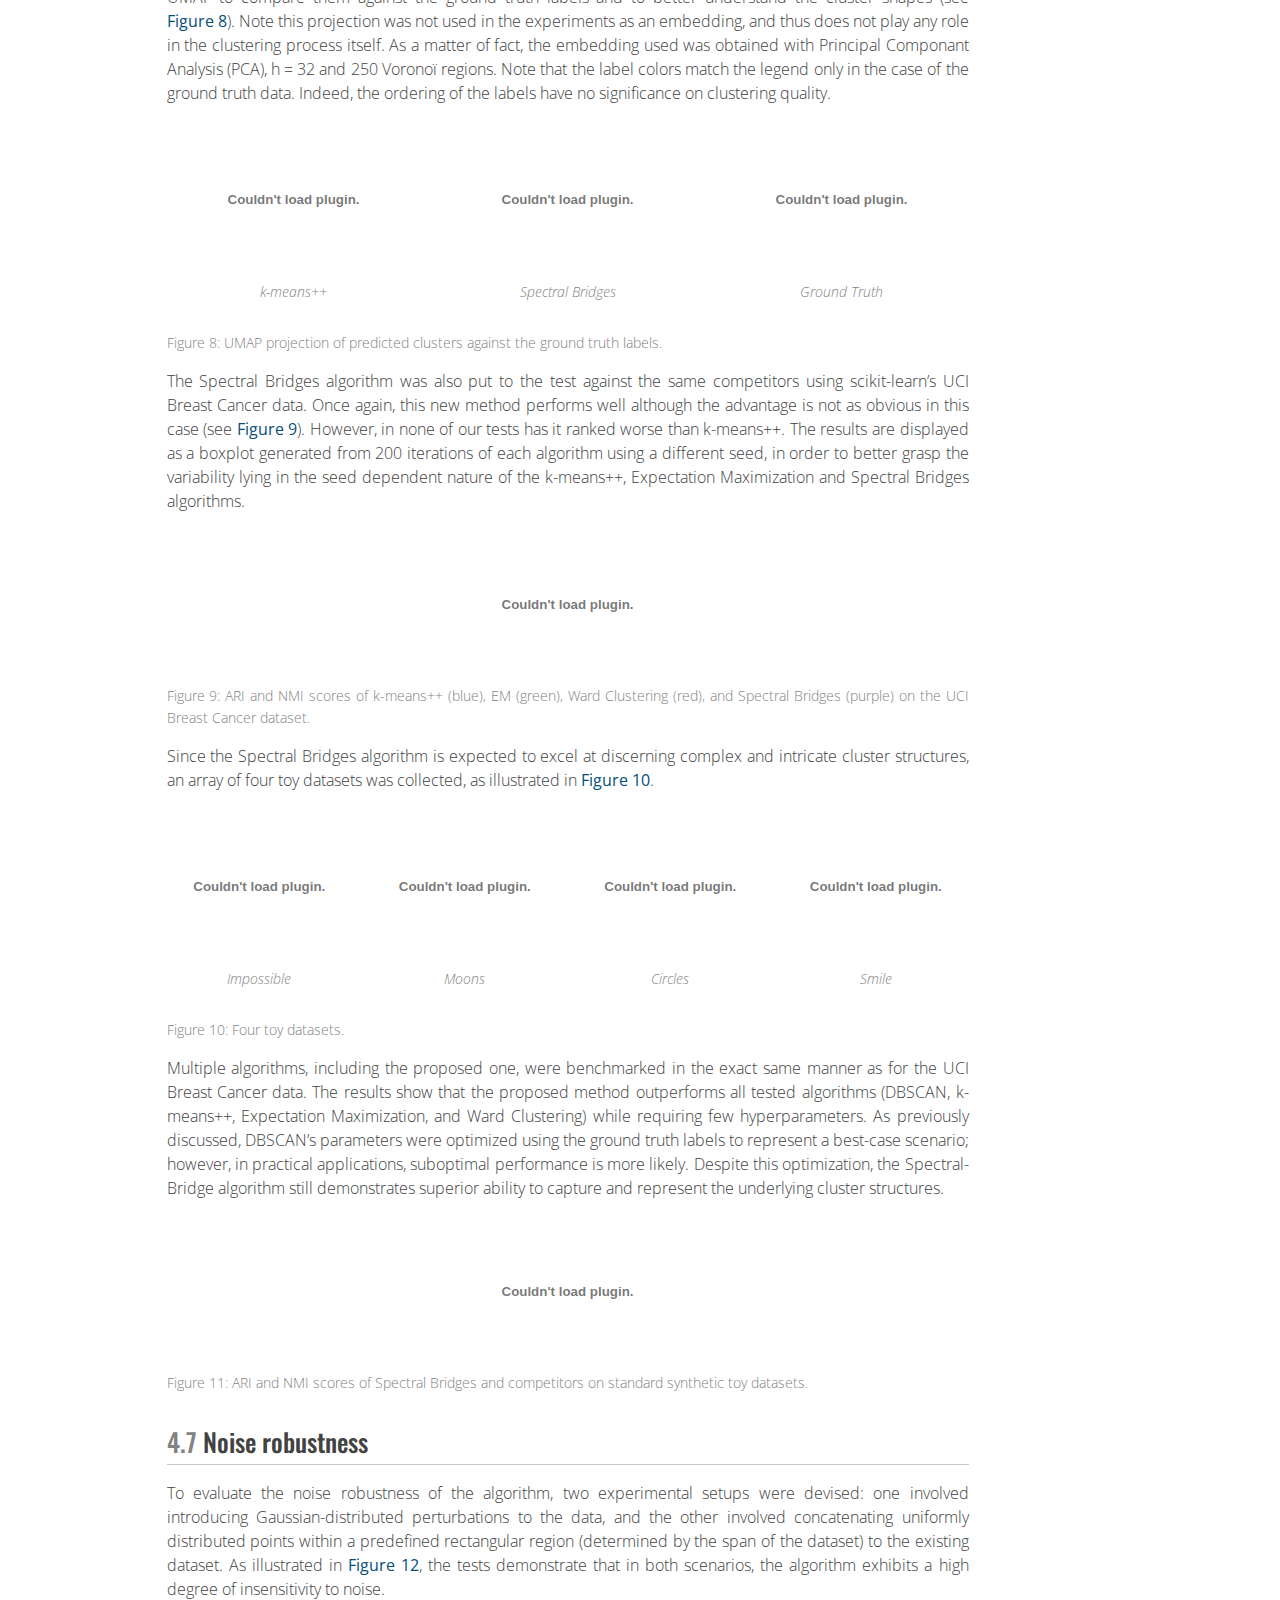
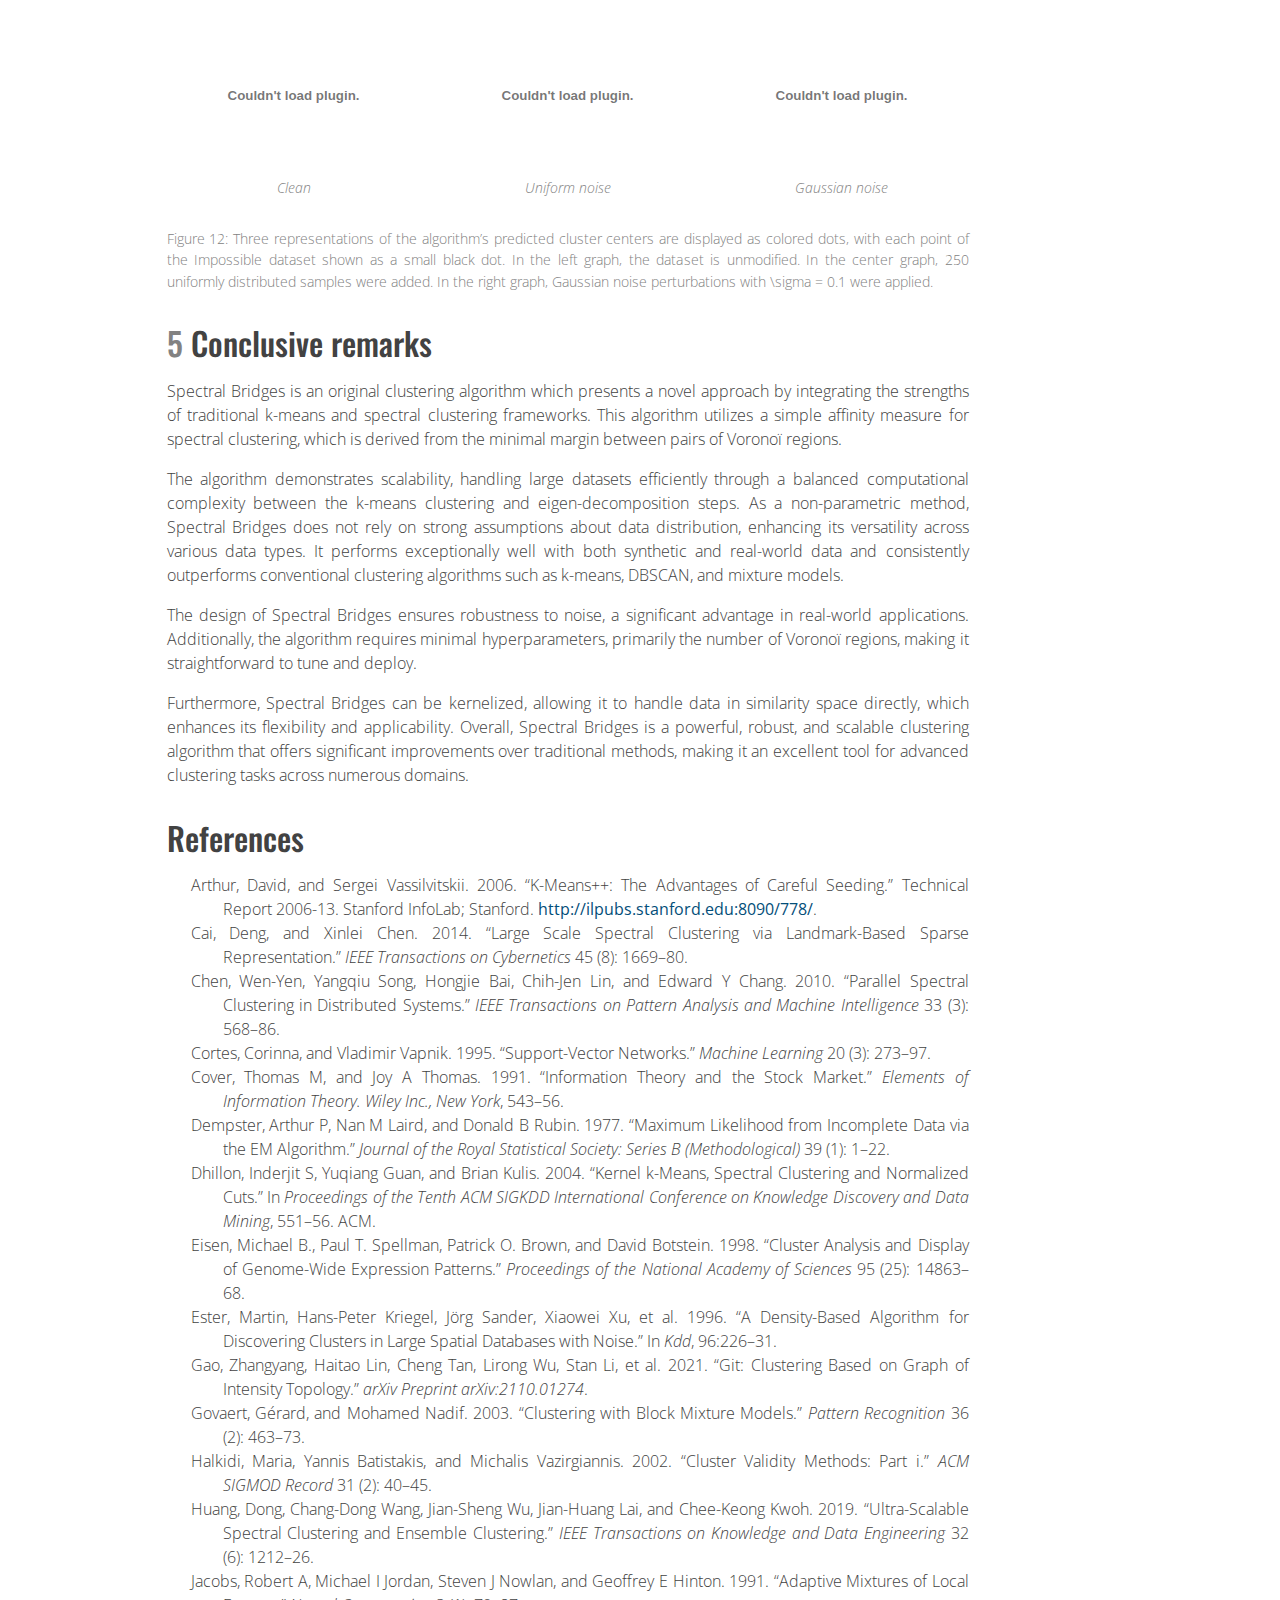
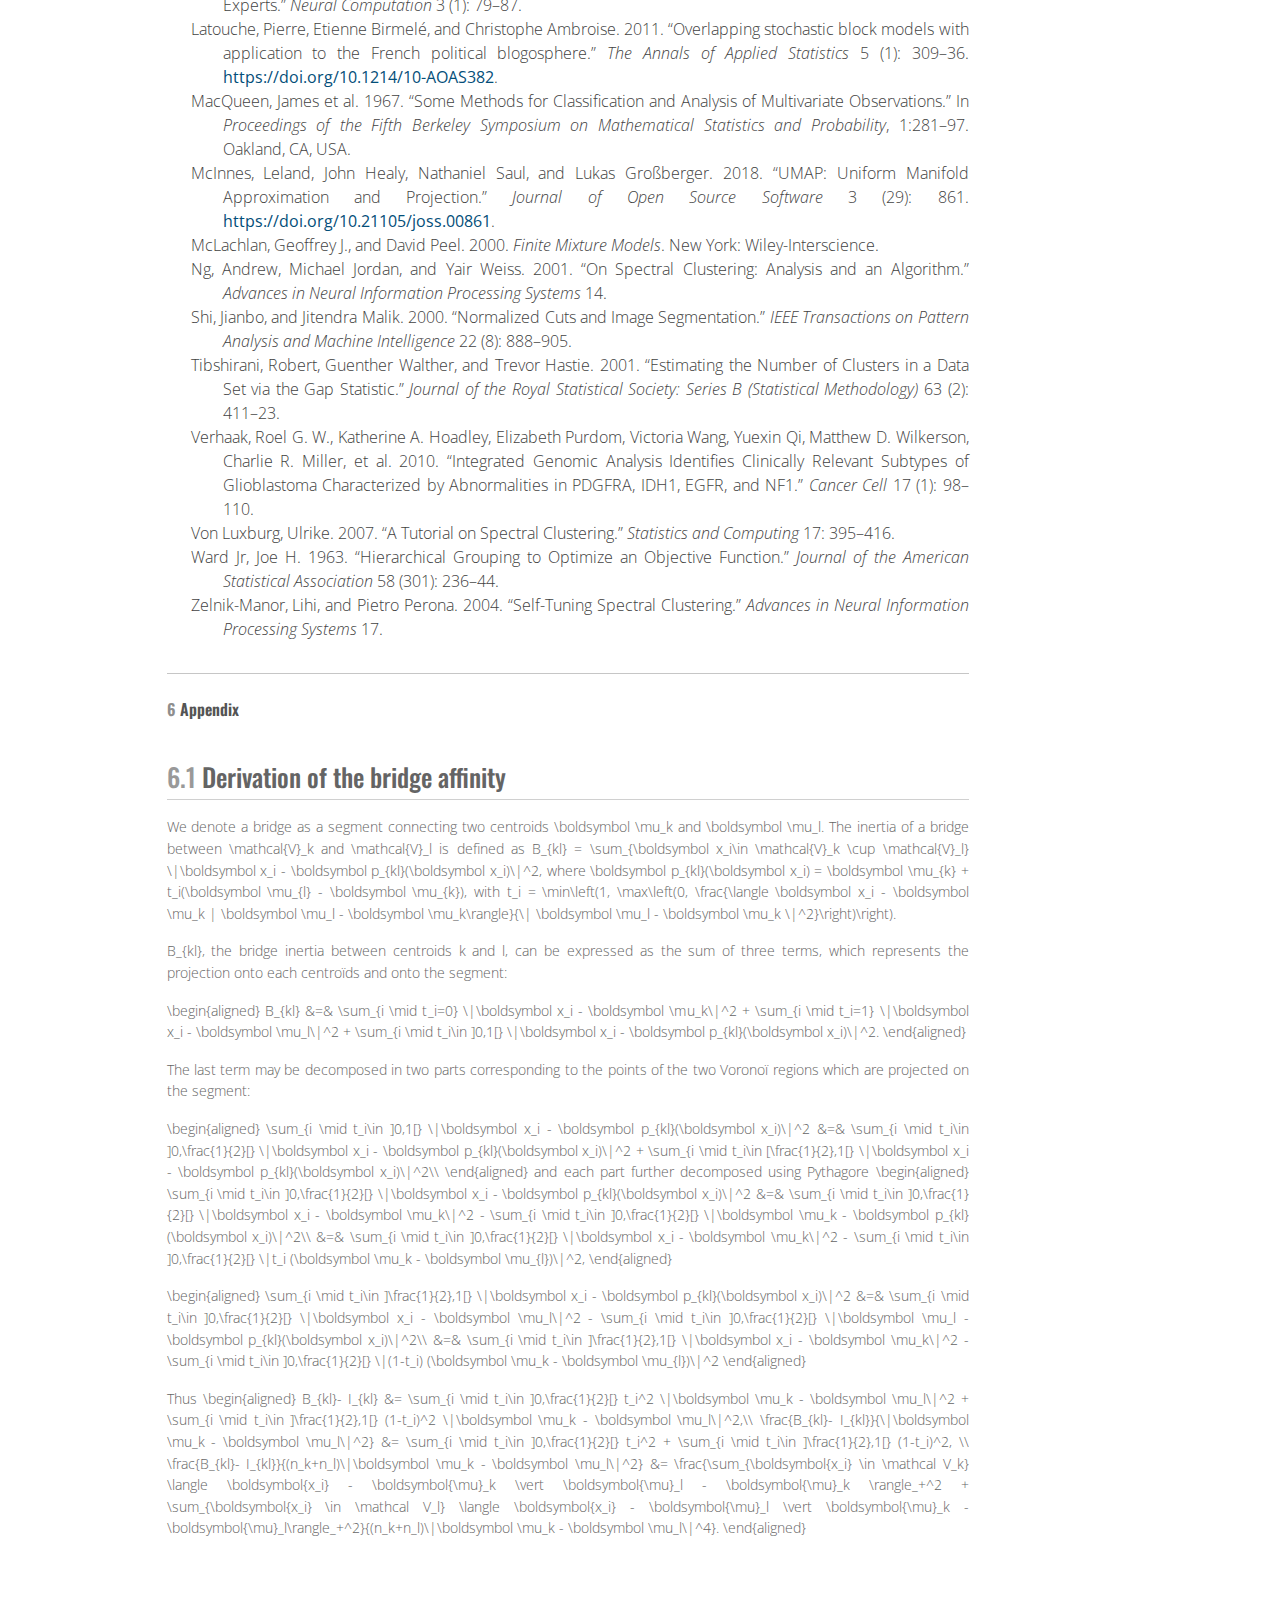
==== commit 7f74401e: "Built site for gh-pages" ====
--- a/spectral-bridges.html
+++ b/spectral-bridges.html
@@ -91,7 +91,7 @@
 <link href="spectral-bridges_files/libs/quarto-html/quarto-syntax-highlighting-722b7ecd703fa194e825a0d619ad685e.css" rel="stylesheet" id="quarto-text-highlighting-styles">
 <script src="spectral-bridges_files/libs/bootstrap/bootstrap.min.js"></script>
 <link href="spectral-bridges_files/libs/bootstrap/bootstrap-icons.css" rel="stylesheet">
-<link href="spectral-bridges_files/libs/bootstrap/bootstrap-d00b43ac4267d6f0f4293763b3c14d6b.min.css" rel="stylesheet" append-hash="true" id="quarto-bootstrap" data-mode="light">
+<link href="spectral-bridges_files/libs/bootstrap/bootstrap-e35c0e35dfd6bcb003f02fe20022d222.min.css" rel="stylesheet" append-hash="true" id="quarto-bootstrap" data-mode="light">
 <script src="spectral-bridges_files/libs/quarto-contrib/pseudocode-2.4.1/pseudocode.min.js"></script>
 <link href="spectral-bridges_files/libs/quarto-contrib/pseudocode-2.4.1/pseudocode.min.css" rel="stylesheet">
 <style>
@@ -266,7 +266,7 @@
       <div>
       <div class="quarto-title-meta-heading">Modified</div>
       <div class="quarto-title-meta-contents">
-        <p class="date-modified">November 17, 2024</p>
+        <p class="date-modified">November 18, 2024</p>
       </div>
     </div>
       
@@ -513,7 +513,7 @@
 <h2 data-number="3.2" class="anchored" data-anchor-id="algorithm"><span class="header-section-number">3.2</span> Algorithm</h2>
 <p>The Spectral Bridges algorithm first identifies local clusters to define Voronoï regions, computes edges with affinity weights between these regions, and ultimately cuts edges between regions with low inter-region density to determine the final clusters (see <a href="#alg-spectral-bridges" class="quarto-xref">Algorithm 1</a> and <a href="#fig-steps" class="quarto-xref">Figure&nbsp;3</a>).</p>
 <p>In spectral clustering, the time complexity is usually dominated by the eigen-decomposition step, which is <span class="math inline">O(n^3)</span>. However, in the case of Spectral Bridges, the k-means algorithm has a time complexity of <span class="math inline">O(n \times m \times d)</span>. For datasets with large <span class="math inline">n</span>, this can be more significant than the <span class="math inline">O(m^3)</span> time complexity of the Spectral Bridges eigen-decomposition. As for the affinity matrix construction, there are <span class="math inline">m^2</span> coefficients to be calculated. Each <span class="math inline">a_{kl}</span> coefficient requires the computation of <span class="math inline">n_k + n_l</span> dot products as well as the norm <span class="math inline">\| \boldsymbol \mu_k-\boldsymbol \mu_l \|</span>, the latter often being negligeable. Assuming that the Voronoï regions are roughly balanced in cardinality, we have <span class="math inline">n_k \approx \frac{n}{m}</span>. Since <span class="math inline">m</span> should always be less than <span class="math inline">n</span>, therefore <span class="math inline">\frac{n}{m} &gt; 1</span> and the time complexity of the affinity matrix is <span class="math inline">O(\frac{n}{m} \times m^2 \times d) = O(n \times m \times d)</span> given the acceptable range of values for <span class="math inline">m</span>. Nonetheless, this is rarely the bottleneck.</p>
-<div id="alg-spectral-bridges" class="pseudocode-container quarto-float" data-line-number="true" data-line-number-punc=":" data-no-end="false" data-indent-size="1.2em" data-comment-delimiter="//" data-pseudocode-number="1" data-caption-prefix="Algorithm">
+<div id="alg-spectral-bridges" class="pseudocode-container quarto-float" data-indent-size="1.2em" data-line-number="true" data-line-number-punc=":" data-no-end="false" data-pseudocode-number="1" data-comment-delimiter="//" data-caption-prefix="Algorithm">
 <div class="pseudocode">
 \begin{algorithm} \caption{Spectral Bridges} \begin{algorithmic} \Procedure{SpectralBridges}{$X, k, m$} \Comment{$X$: input dataset, $k$: number of clusters, $m$: number of Voronoï regions} \State \textbf{Step 1: Vector Quantization} \State $\text{centroids}, \text{voronoiRegions} \gets$ \Call{KMeans}{$X, m$} \Comment{Initial centroids and Voronoi regions using k-means++} \State \textbf{Step 2: Affinity Computation} \State $A = \{g(a_{kl})\}_{kl} \gets$ \Call{Affinity}{$X, \text{centroids}, \text{voronoiRegions}$} \Comment{Compute affinity matrix $A$} \State \textbf{Step 3: Spectral Clustering} \Comment{Assign each region to a cluster} \State $\text{labels} \gets$ \Call{SpectralClustering}{$A, k$} \State \textbf{Step 4: Propagate} \Comment{Assign each data point to the cluster of its region} \State $\text{clusters} \gets$ \Call{Propagate}{$X, \text{labels}, \text{voronoiRegions}$} \State \Return $\text{clusters}$ \Comment{Return cluster labels for data points in $X$} \EndProcedure \end{algorithmic} \end{algorithm}
 </div>
@@ -1087,29 +1087,31 @@
 <div class="sourceCode cell-code" id="cb1"><pre class="sourceCode r code-with-copy"><code class="sourceCode r"><span id="cb1-1"><a href="#cb1-1" aria-hidden="true" tabindex="-1"></a><span class="fu">sessionInfo</span>()</span></code><button title="Copy to Clipboard" class="code-copy-button"><i class="bi"></i></button></pre></div>
 </details>
 <div class="cell-output cell-output-stdout">
-<pre><code>R version 4.4.1 (2024-06-14 ucrt)
-Platform: x86_64-w64-mingw32/x64
-Running under: Windows 11 x64 (build 22631)
+<pre><code>R version 4.4.0 (2024-04-24)
+Platform: x86_64-pc-linux-gnu
+Running under: Ubuntu 22.04.5 LTS
 
 Matrix products: default
-
+BLAS:   /usr/lib/x86_64-linux-gnu/openblas-pthread/libblas.so.3 
+LAPACK: /usr/lib/x86_64-linux-gnu/openblas-pthread/libopenblasp-r0.3.20.so;  LAPACK version 3.10.0
 
 locale:
-[1] LC_COLLATE=French_France.utf8  LC_CTYPE=French_France.utf8   
-[3] LC_MONETARY=French_France.utf8 LC_NUMERIC=C                  
-[5] LC_TIME=French_France.utf8    
-
-time zone: Europe/Paris
-tzcode source: internal
+ [1] LC_CTYPE=C.UTF-8       LC_NUMERIC=C           LC_TIME=C.UTF-8       
+ [4] LC_COLLATE=C.UTF-8     LC_MONETARY=C.UTF-8    LC_MESSAGES=C.UTF-8   
+ [7] LC_PAPER=C.UTF-8       LC_NAME=C              LC_ADDRESS=C          
+[10] LC_TELEPHONE=C         LC_MEASUREMENT=C.UTF-8 LC_IDENTIFICATION=C   
+
+time zone: UTC
+tzcode source: system (glibc)
 
 attached base packages:
-[1] stats     graphics  grDevices utils     datasets  methods   base     
+[1] stats     graphics  grDevices datasets  utils     methods   base     
 
 loaded via a namespace (and not attached):
- [1] htmlwidgets_1.6.4 compiler_4.4.1    fastmap_1.2.0     cli_3.6.3        
- [5] tools_4.4.1       htmltools_0.5.8.1 rstudioapi_0.16.0 yaml_2.3.8       
- [9] rmarkdown_2.27    knitr_1.47        jsonlite_1.8.8    xfun_0.45        
-[13] digest_0.6.36     rlang_1.1.4       evaluate_0.24.0  </code></pre>
+ [1] htmlwidgets_1.6.4 compiler_4.4.0    fastmap_1.1.1     cli_3.6.2        
+ [5] htmltools_0.5.7   tools_4.4.0       yaml_2.3.8        rmarkdown_2.26   
+ [9] knitr_1.45        jsonlite_1.8.8    xfun_0.42         digest_0.6.34    
+[13] rlang_1.1.3       renv_1.0.7        evaluate_0.23    </code></pre>
 </div>
 </div>
 <!-- -->
@@ -2225,38 +2227,6 @@
     })(document);
     </script>
   
-    <script type="text/javascript">
-    (function(d) {
-      d.querySelectorAll(".pseudocode-container").forEach(function(el) {
-        let pseudocodeOptions = {
-          indentSize: el.dataset.indentSize || "1.2em",
-          commentDelimiter: el.dataset.commentDelimiter || "//",
-          lineNumber: el.dataset.lineNumber === "true" ? true : false,
-          lineNumberPunc: el.dataset.lineNumberPunc || ":",
-          noEnd: el.dataset.noEnd === "true" ? true : false,
-          titlePrefix: el.dataset.captionPrefix || "Algorithm"
-        };
-        pseudocode.renderElement(el.querySelector(".pseudocode"), pseudocodeOptions);
-      });
-    })(document);
-    (function(d) {
-      d.querySelectorAll(".pseudocode-container").forEach(function(el) {
-        let captionSpan = el.querySelector(".ps-root > .ps-algorithm > .ps-line > .ps-keyword")
-        if (captionSpan !== null) {
-          let captionPrefix = el.dataset.captionPrefix + " ";
-          let captionNumber = "";
-          if (el.dataset.pseudocodeNumber) {
-            captionNumber = el.dataset.pseudocodeNumber + " ";
-            if (el.dataset.chapterLevel) {
-              captionNumber = el.dataset.chapterLevel + "." + captionNumber;
-            }
-          }
-          captionSpan.innerHTML = captionPrefix + captionNumber;
-        }
-      });
-    })(document);
-    </script>
-  
 
 
 
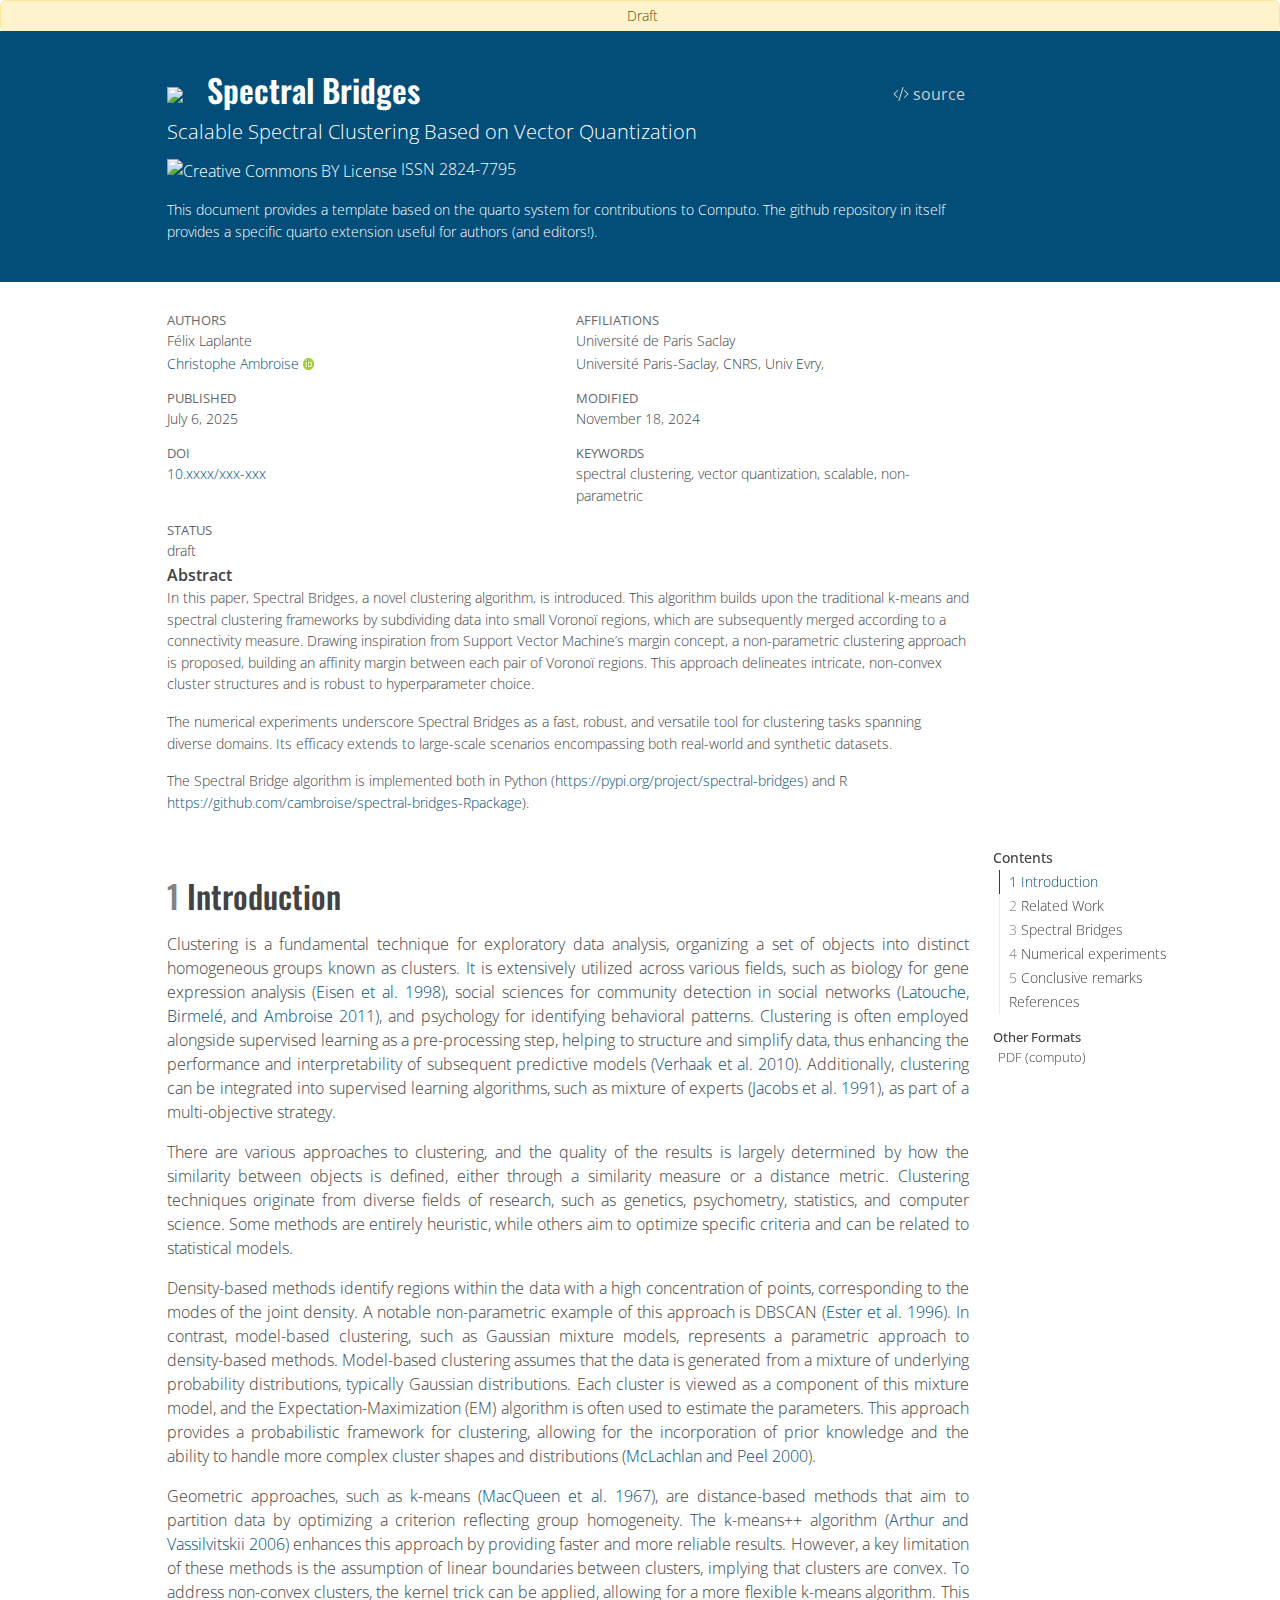
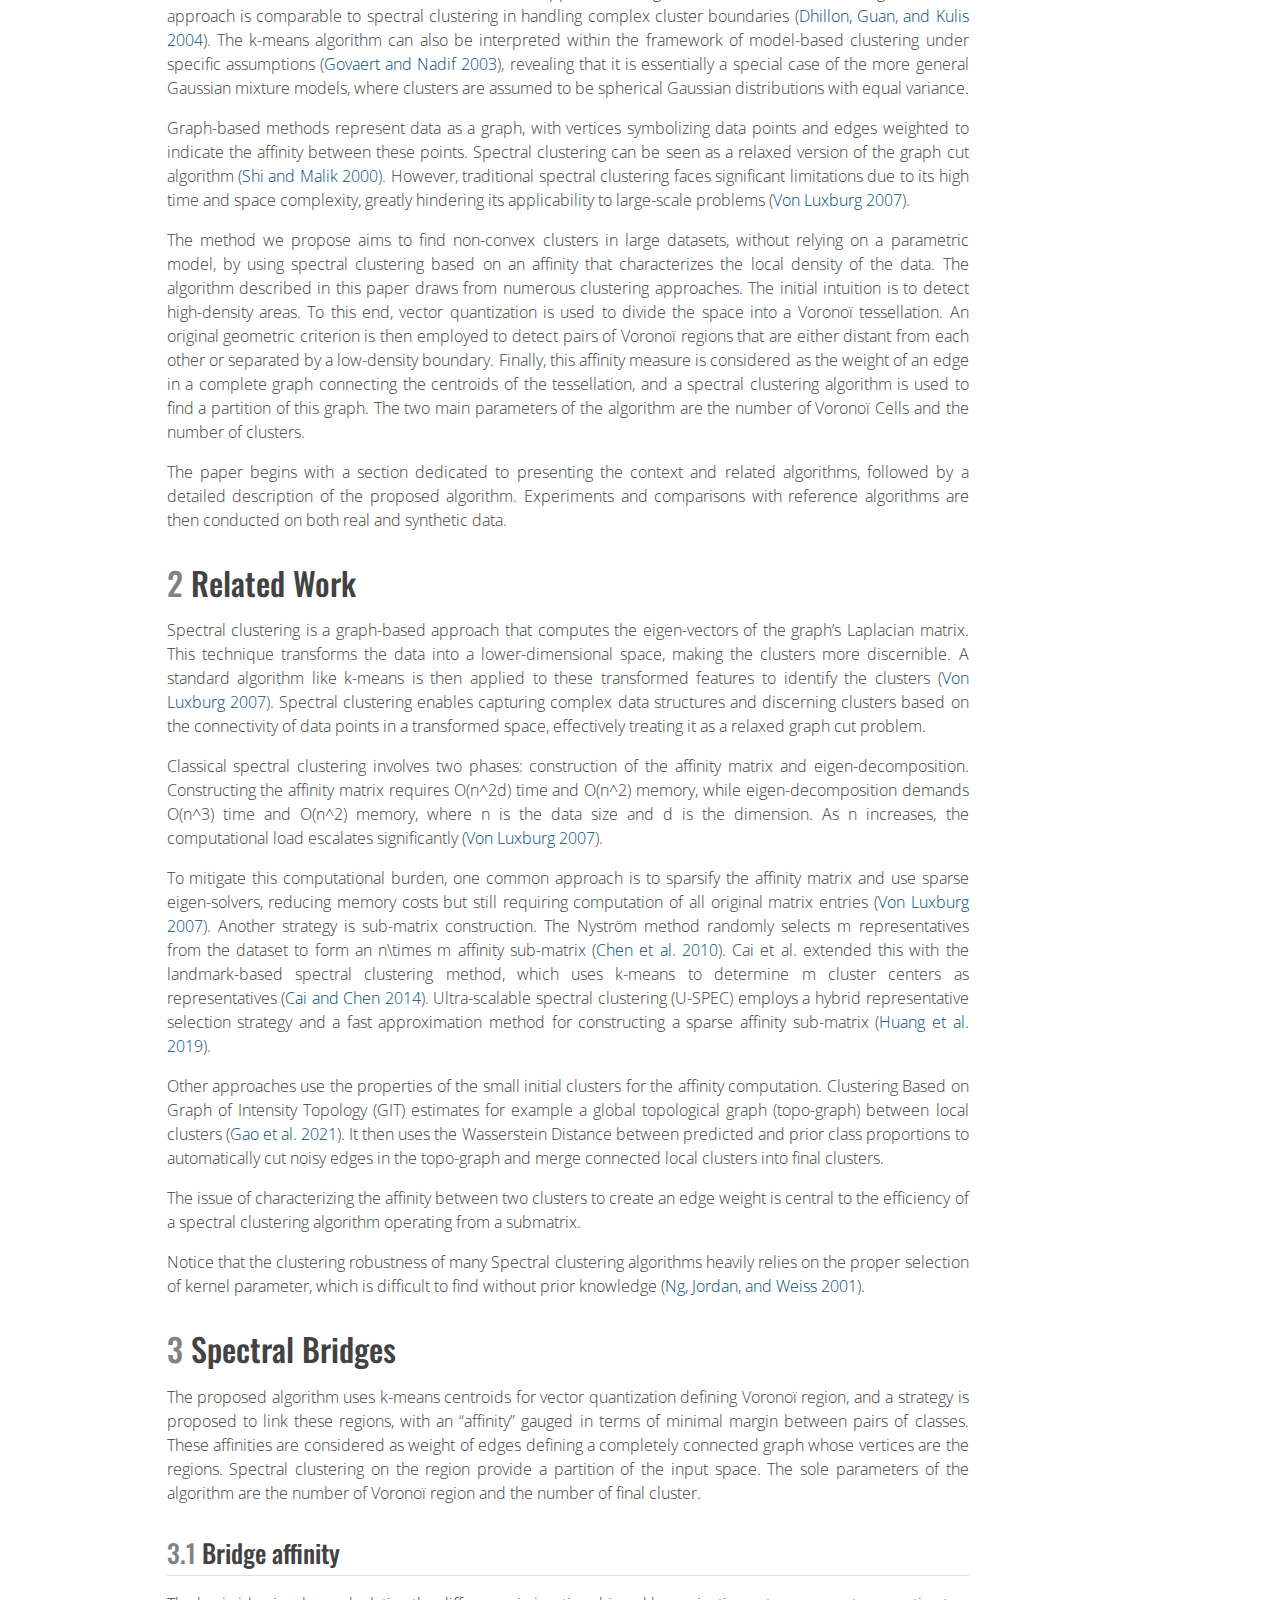
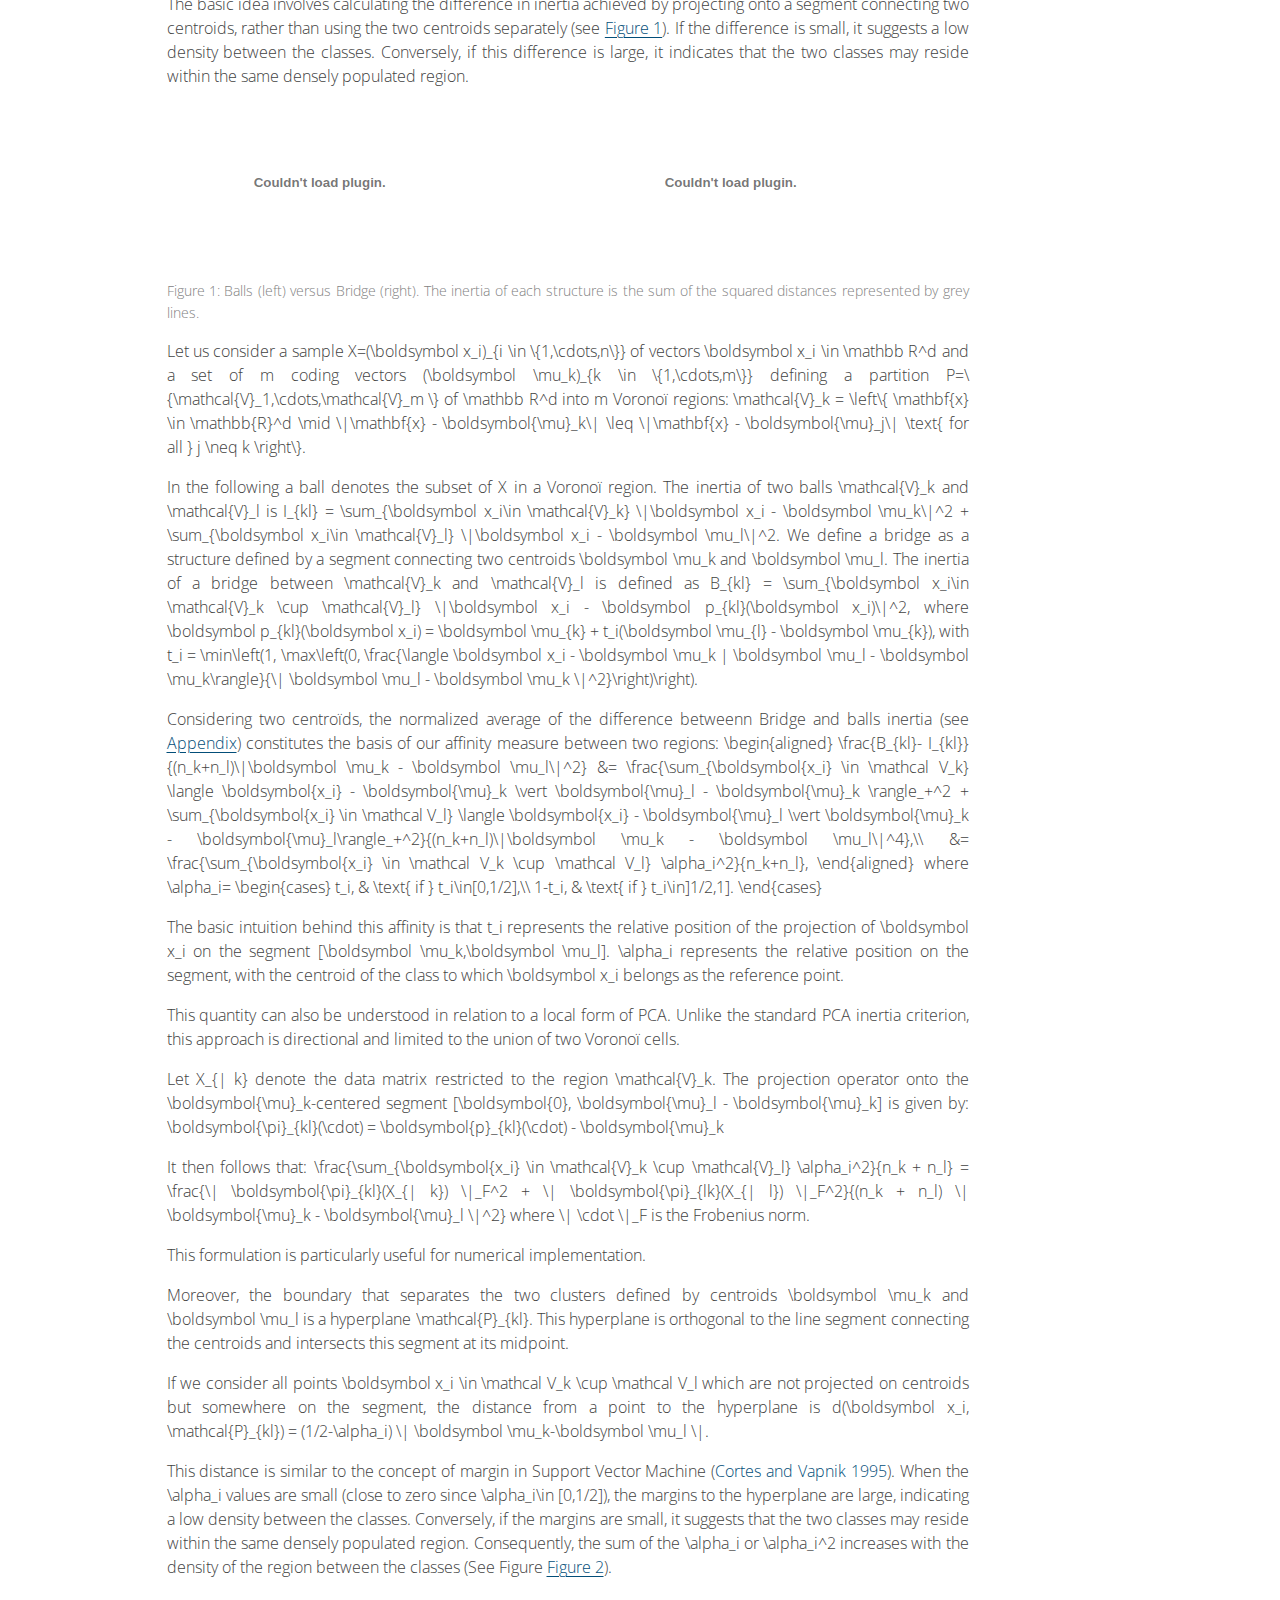
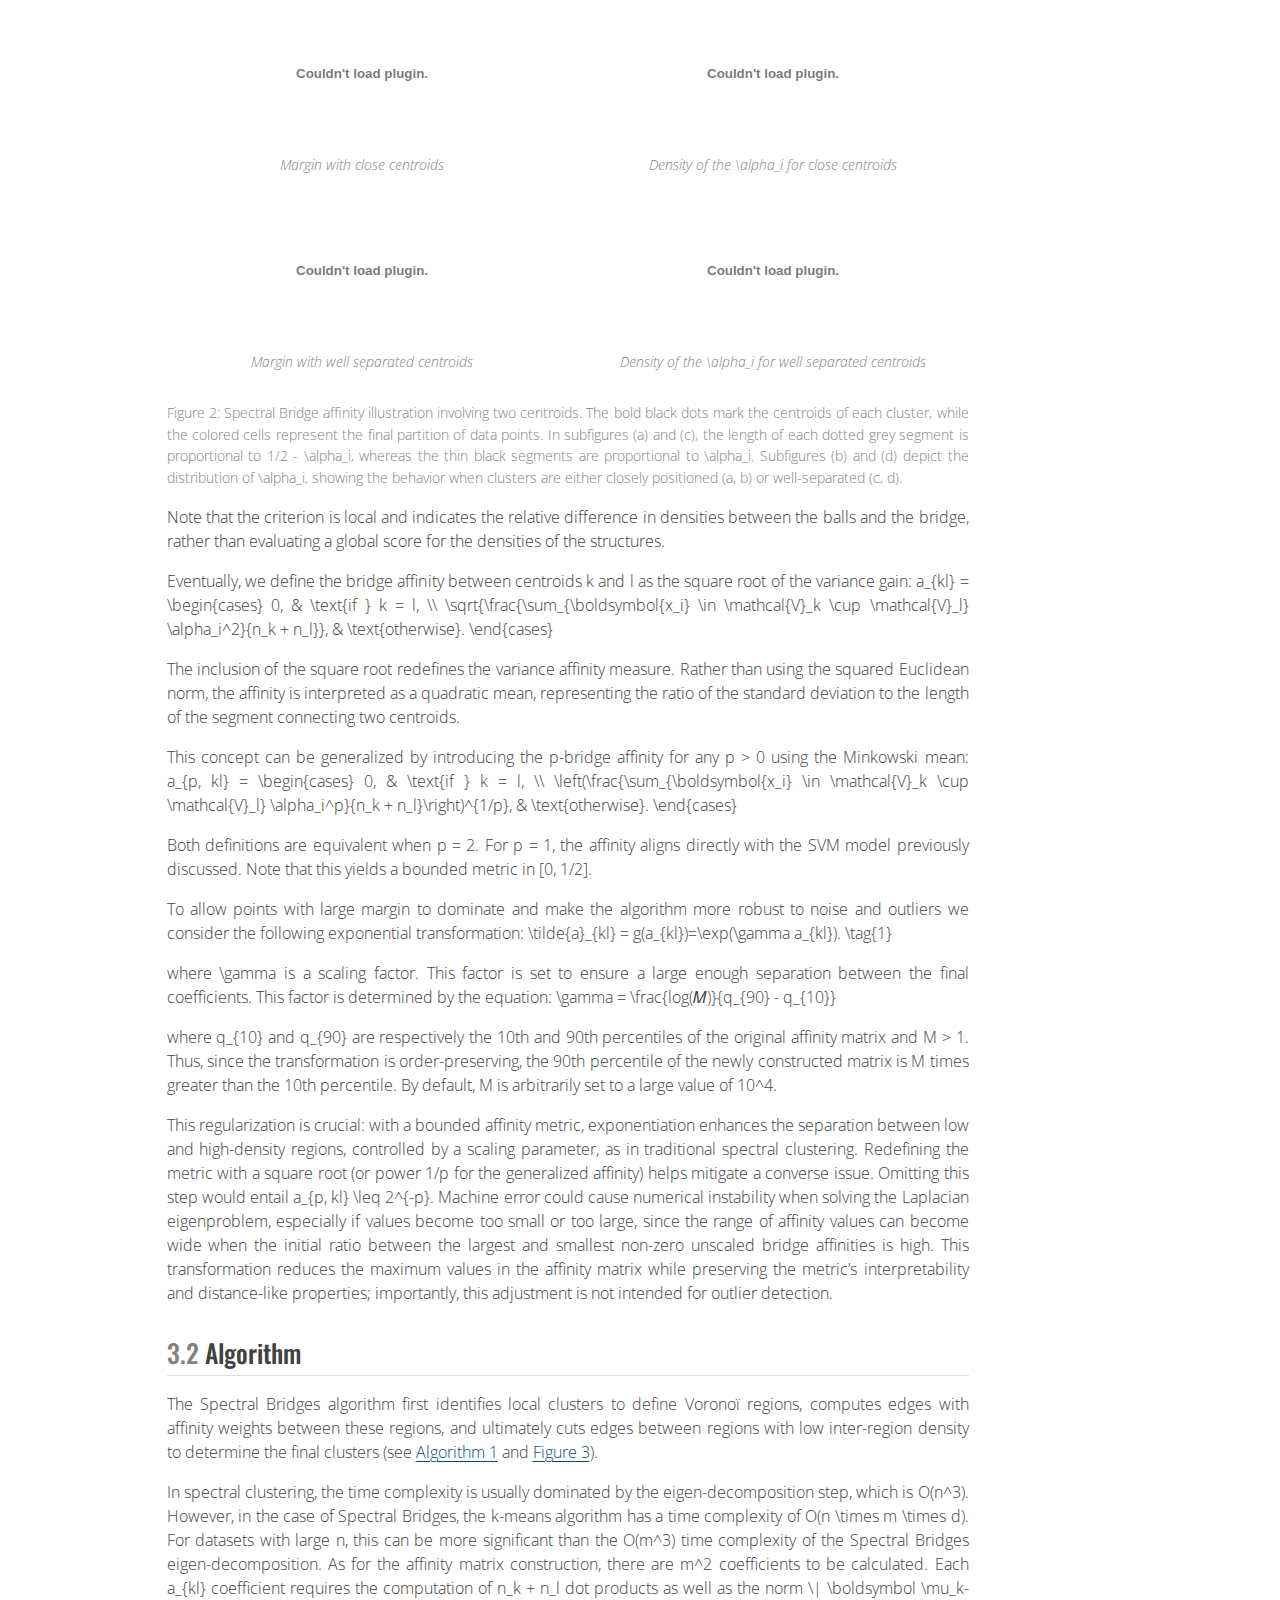
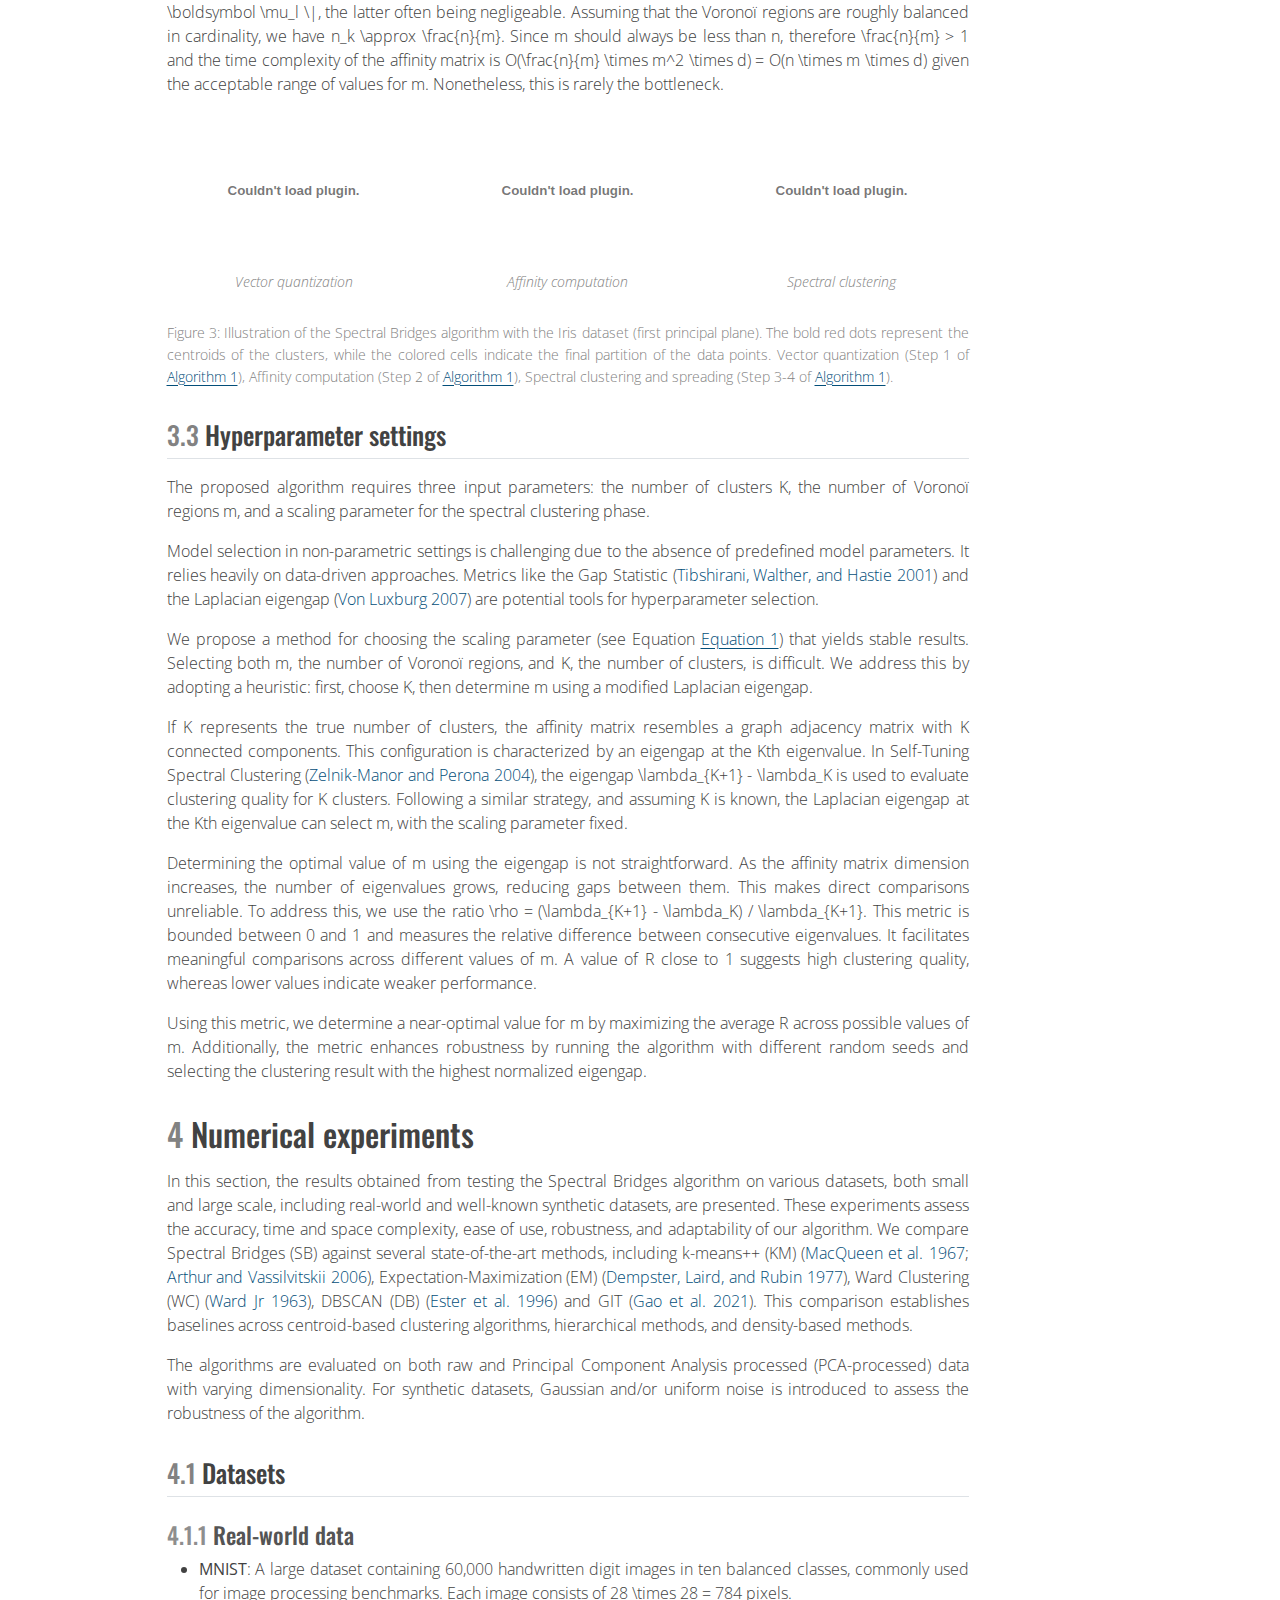
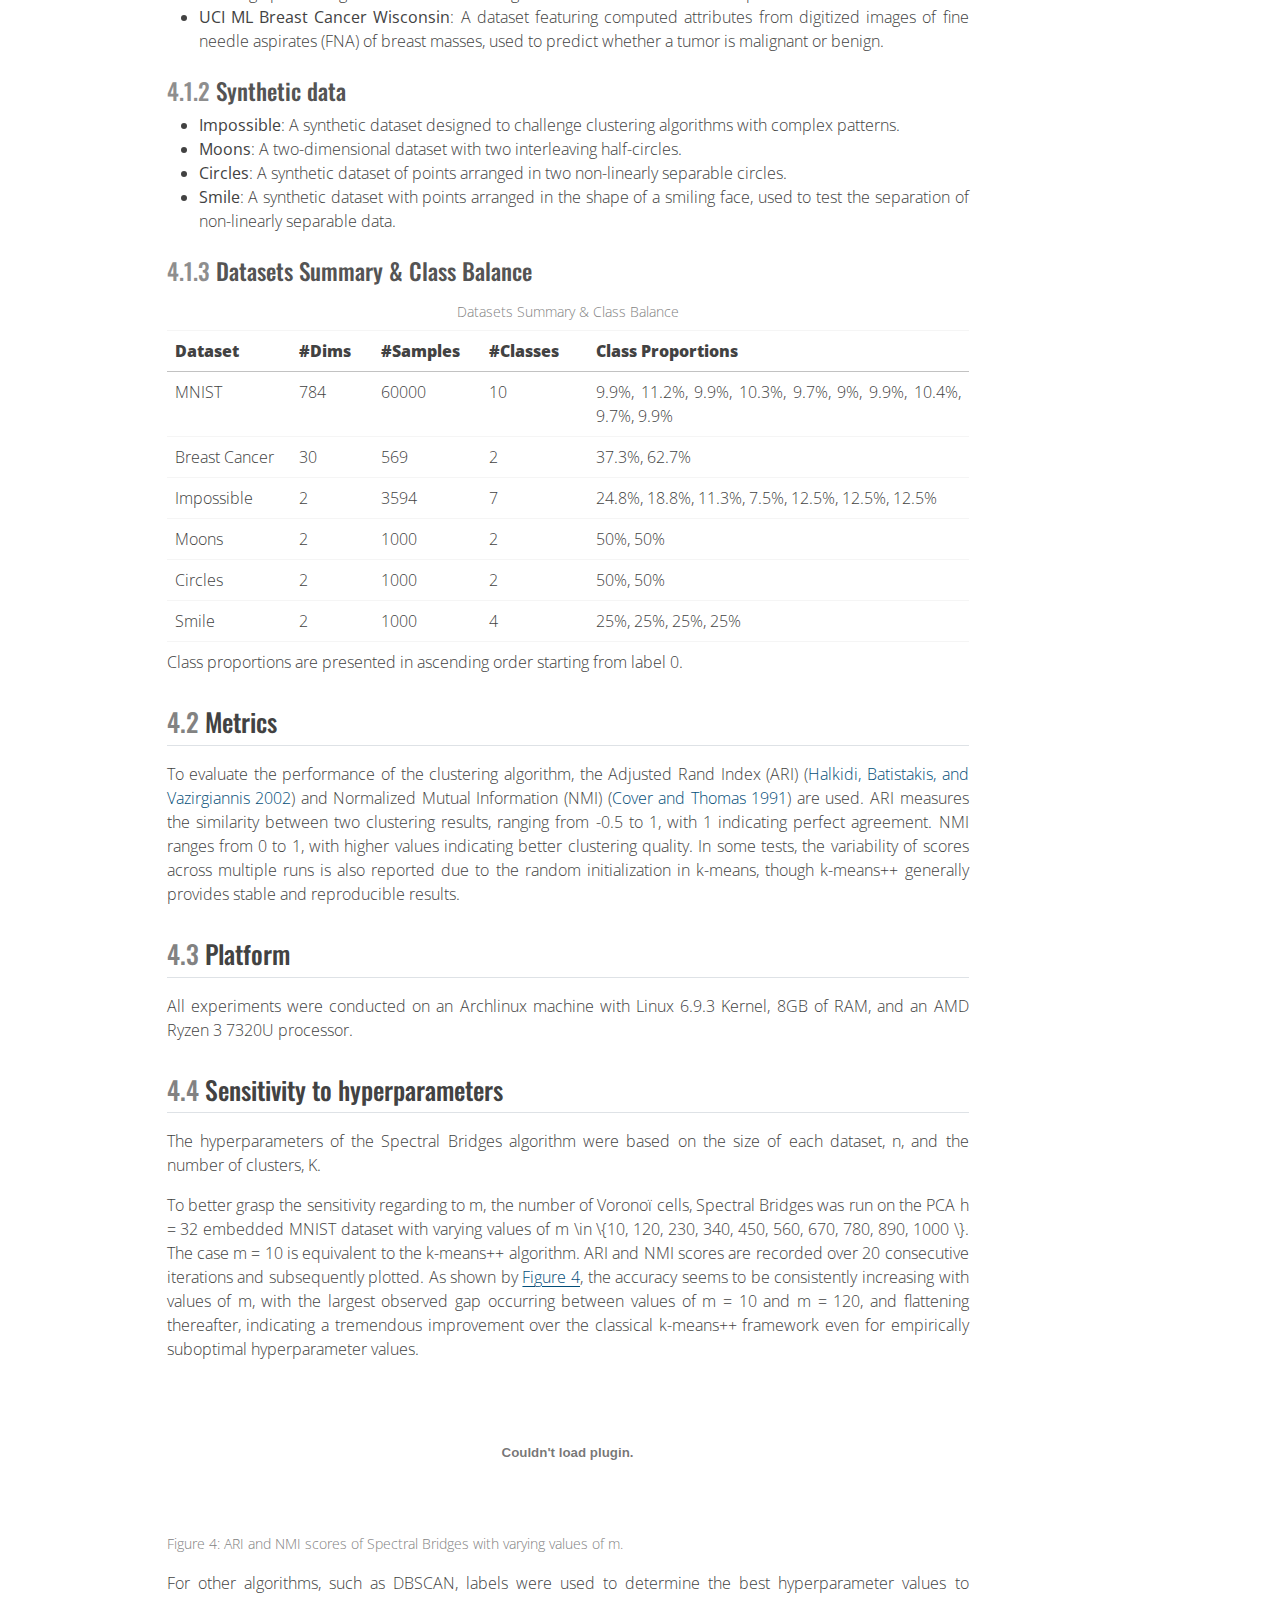
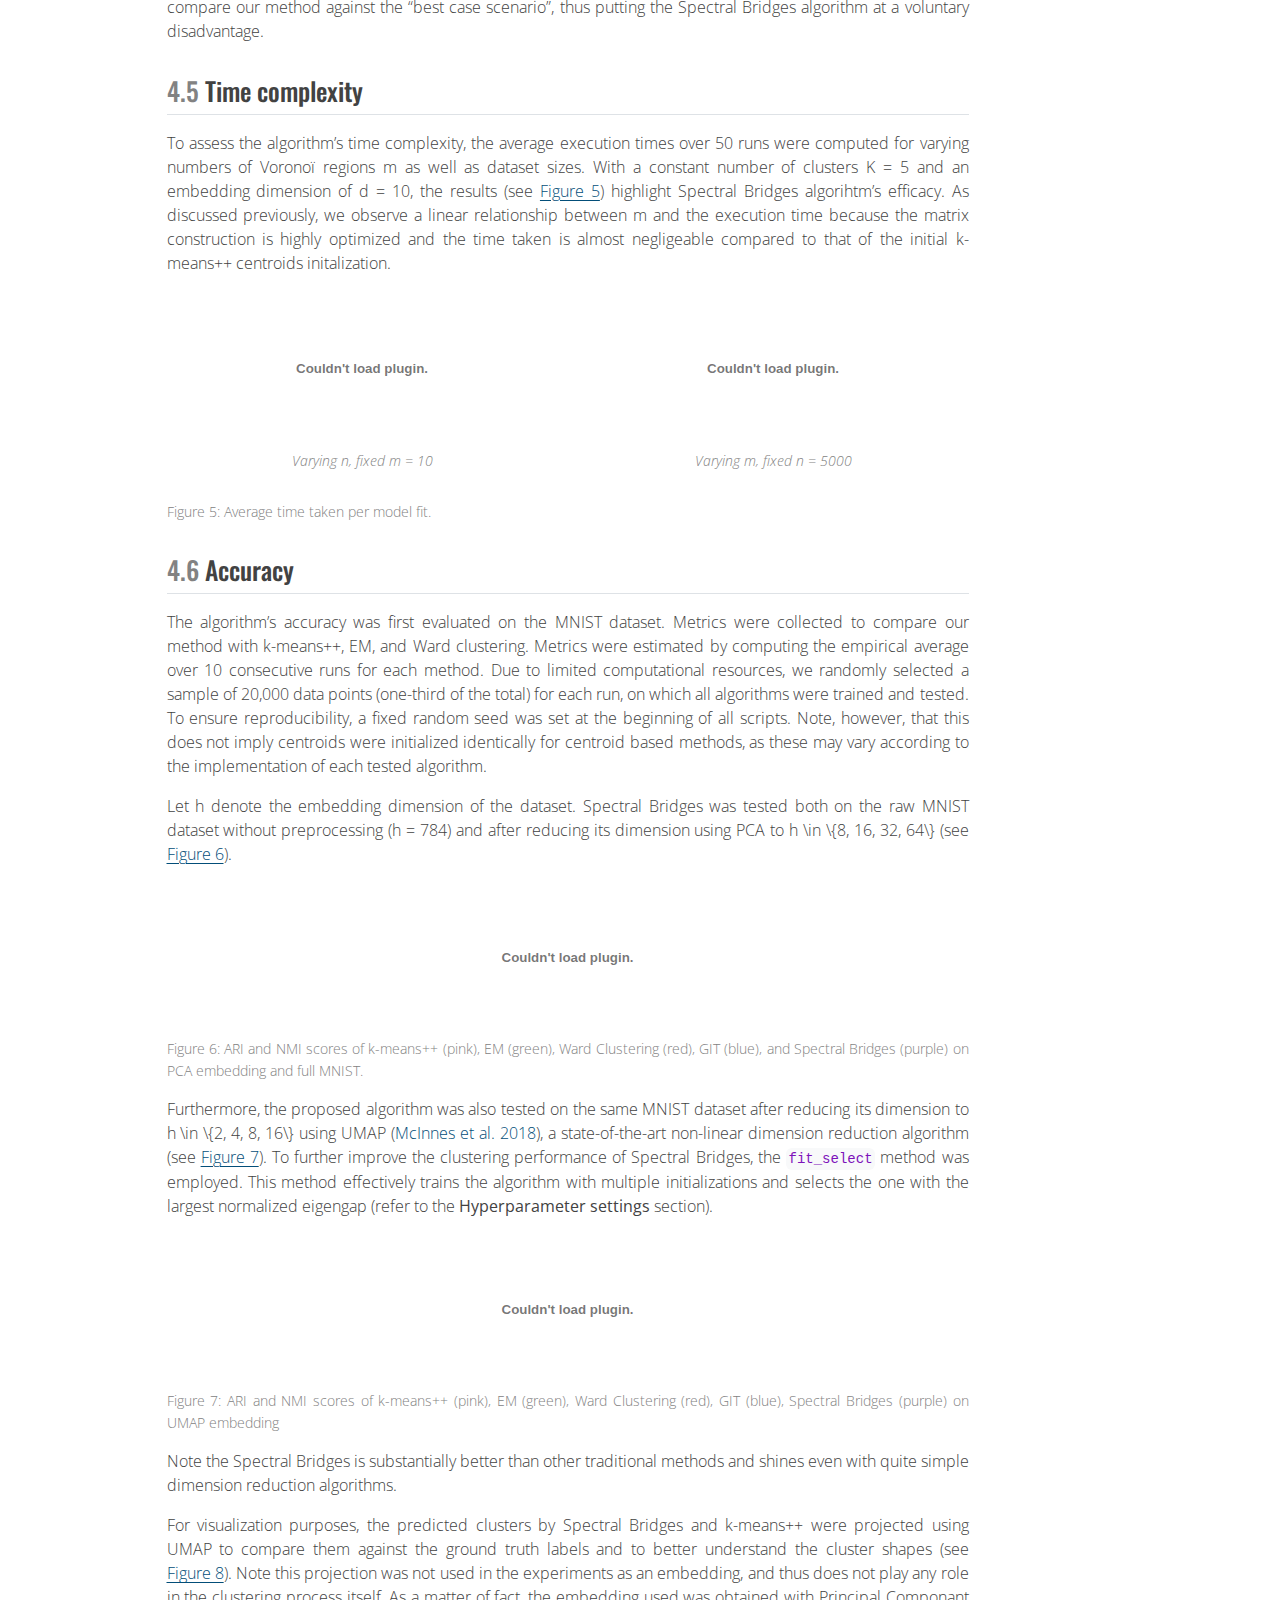
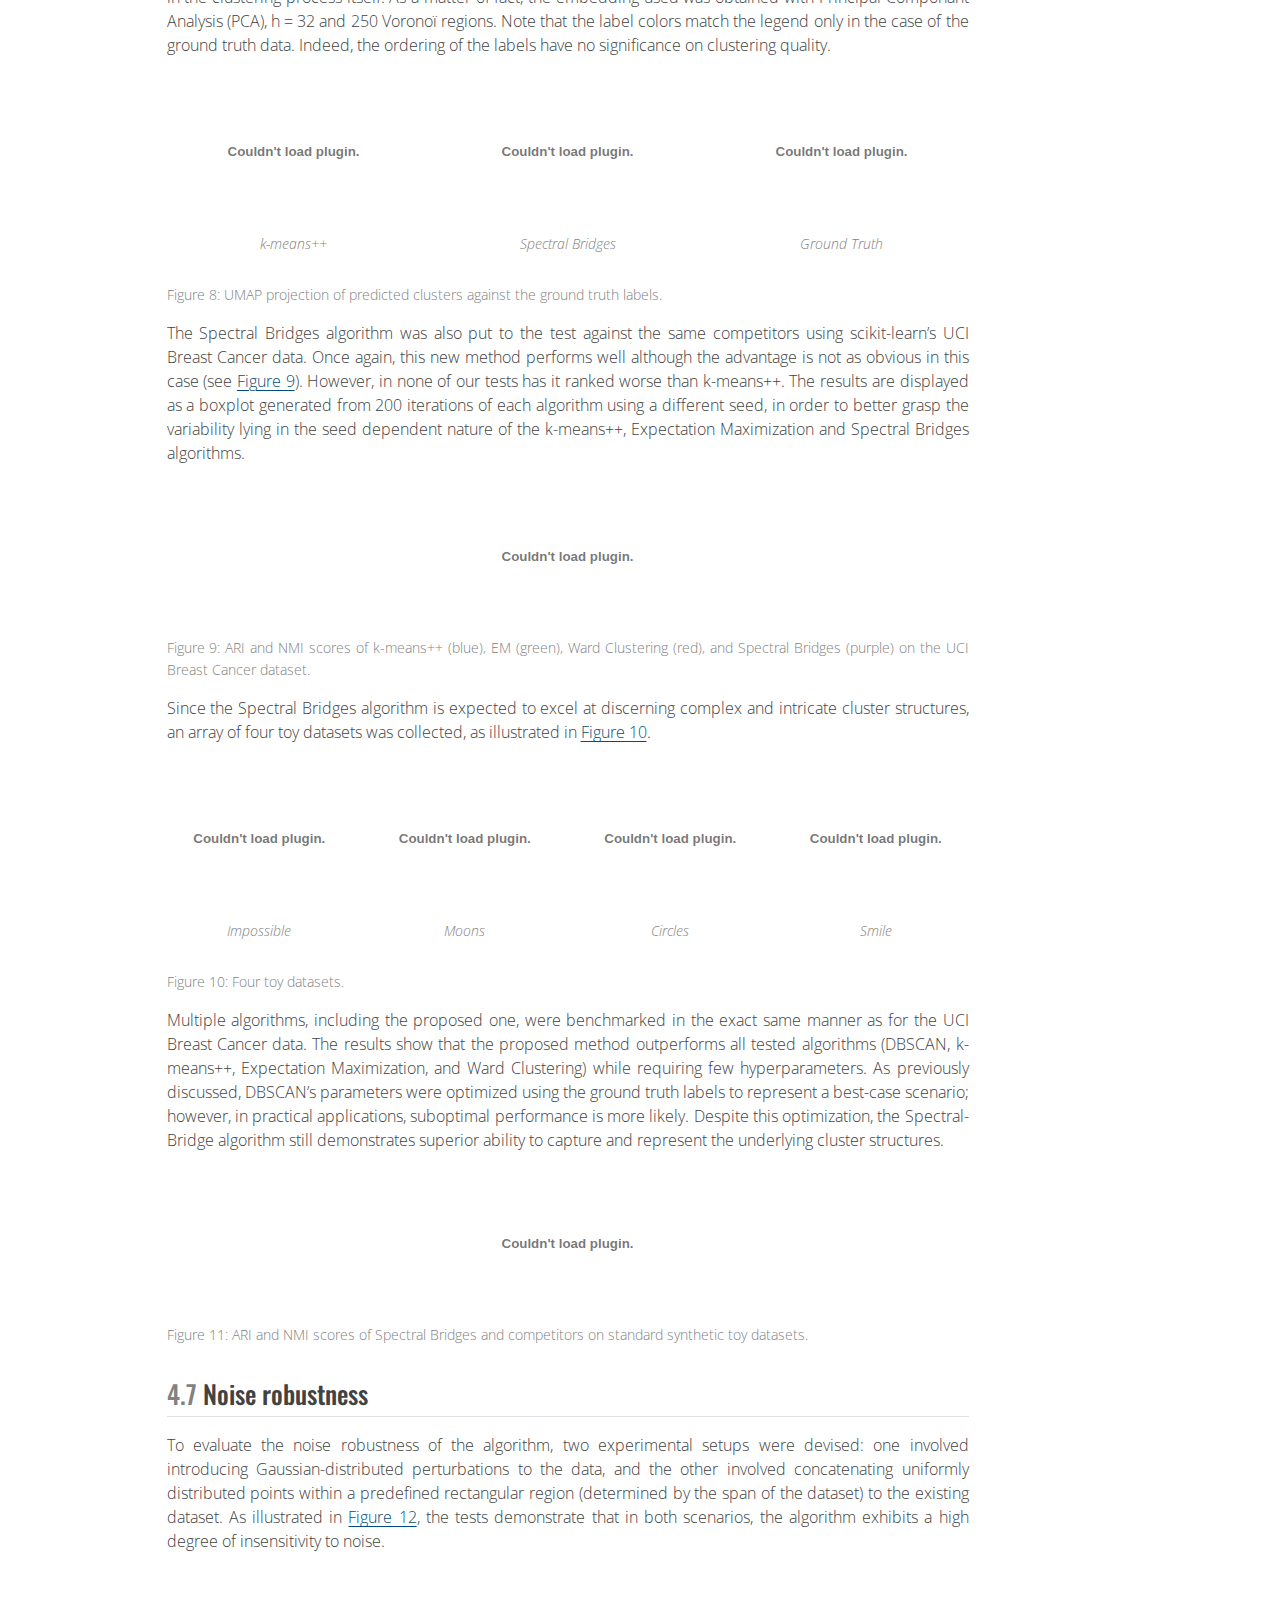
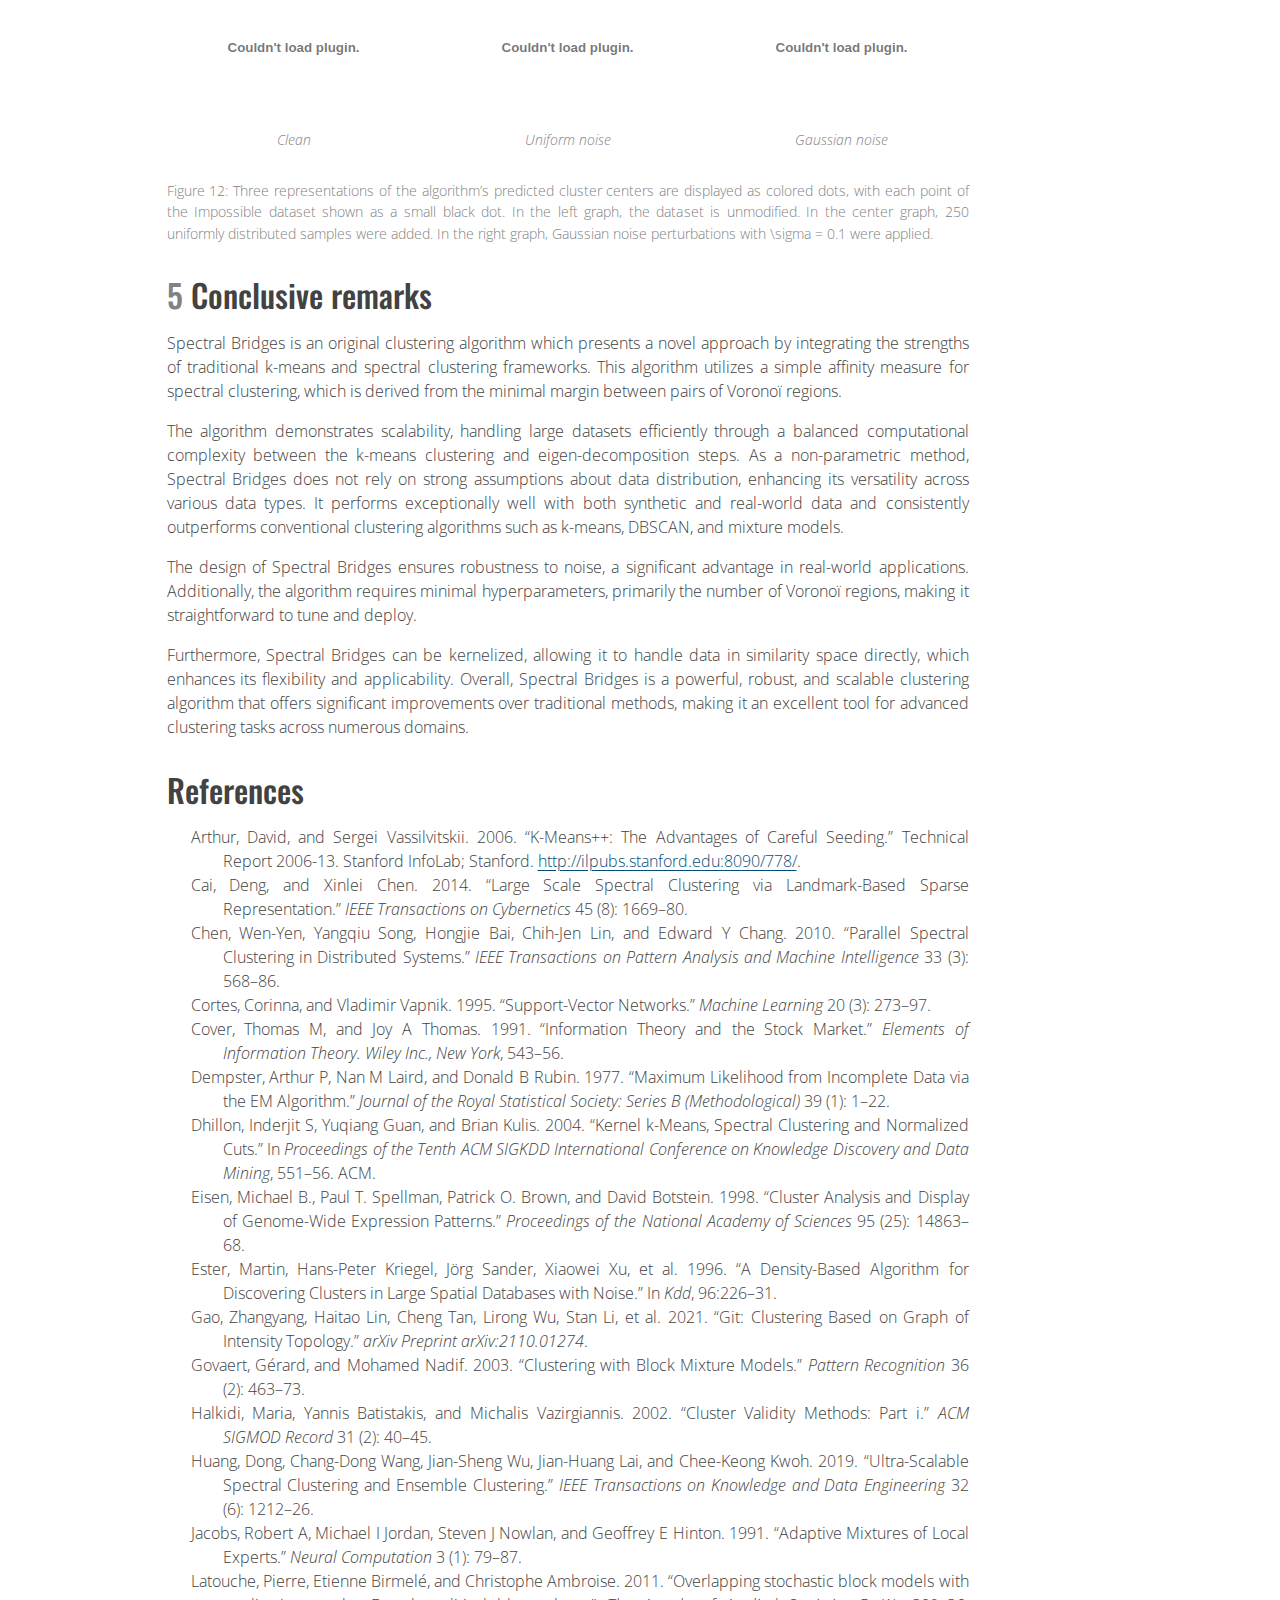
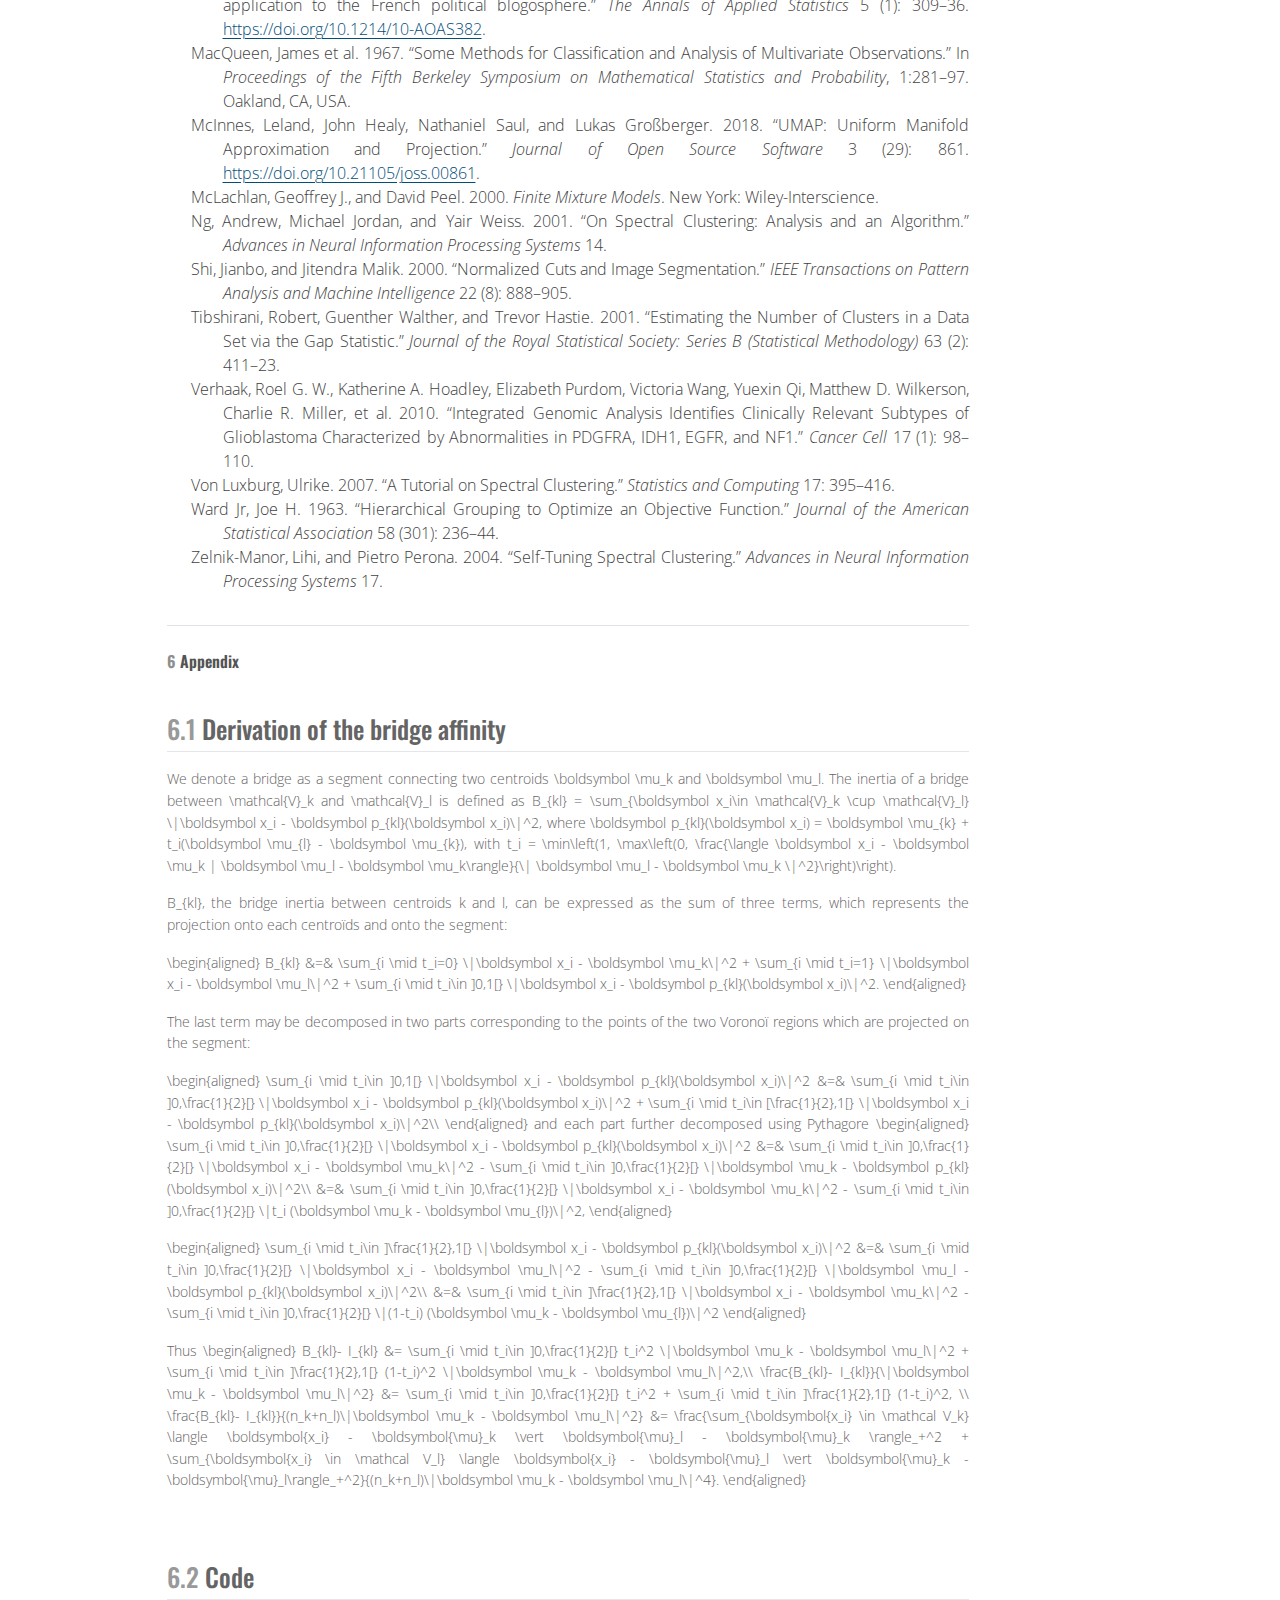
==== commit ea899265: "Built site for gh-pages" ====
--- a/spectral-bridges.html
+++ b/spectral-bridges.html
@@ -2,7 +2,7 @@
 <html xmlns="http://www.w3.org/1999/xhtml" lang="en" xml:lang="en"><head>
 
 <meta charset="utf-8">
-<meta name="generator" content="quarto-1.6.36">
+<meta name="generator" content="quarto-1.5.57">
 
 <meta name="viewport" content="width=device-width, initial-scale=1.0, user-scalable=yes">
 
@@ -88,10 +88,10 @@
 <script src="spectral-bridges_files/libs/quarto-html/tippy.umd.min.js"></script>
 <script src="spectral-bridges_files/libs/quarto-html/anchor.min.js"></script>
 <link href="spectral-bridges_files/libs/quarto-html/tippy.css" rel="stylesheet">
-<link href="spectral-bridges_files/libs/quarto-html/quarto-syntax-highlighting-722b7ecd703fa194e825a0d619ad685e.css" rel="stylesheet" id="quarto-text-highlighting-styles">
+<link href="spectral-bridges_files/libs/quarto-html/quarto-syntax-highlighting.css" rel="stylesheet" id="quarto-text-highlighting-styles">
 <script src="spectral-bridges_files/libs/bootstrap/bootstrap.min.js"></script>
 <link href="spectral-bridges_files/libs/bootstrap/bootstrap-icons.css" rel="stylesheet">
-<link href="spectral-bridges_files/libs/bootstrap/bootstrap-e35c0e35dfd6bcb003f02fe20022d222.min.css" rel="stylesheet" append-hash="true" id="quarto-bootstrap" data-mode="light">
+<link href="spectral-bridges_files/libs/bootstrap/bootstrap.min.css" rel="stylesheet" id="quarto-bootstrap" data-mode="light">
 <script src="spectral-bridges_files/libs/quarto-contrib/pseudocode-2.4.1/pseudocode.min.js"></script>
 <link href="spectral-bridges_files/libs/quarto-contrib/pseudocode-2.4.1/pseudocode.min.css" rel="stylesheet">
 <style>
@@ -513,7 +513,7 @@
 <h2 data-number="3.2" class="anchored" data-anchor-id="algorithm"><span class="header-section-number">3.2</span> Algorithm</h2>
 <p>The Spectral Bridges algorithm first identifies local clusters to define Voronoï regions, computes edges with affinity weights between these regions, and ultimately cuts edges between regions with low inter-region density to determine the final clusters (see <a href="#alg-spectral-bridges" class="quarto-xref">Algorithm 1</a> and <a href="#fig-steps" class="quarto-xref">Figure&nbsp;3</a>).</p>
 <p>In spectral clustering, the time complexity is usually dominated by the eigen-decomposition step, which is <span class="math inline">O(n^3)</span>. However, in the case of Spectral Bridges, the k-means algorithm has a time complexity of <span class="math inline">O(n \times m \times d)</span>. For datasets with large <span class="math inline">n</span>, this can be more significant than the <span class="math inline">O(m^3)</span> time complexity of the Spectral Bridges eigen-decomposition. As for the affinity matrix construction, there are <span class="math inline">m^2</span> coefficients to be calculated. Each <span class="math inline">a_{kl}</span> coefficient requires the computation of <span class="math inline">n_k + n_l</span> dot products as well as the norm <span class="math inline">\| \boldsymbol \mu_k-\boldsymbol \mu_l \|</span>, the latter often being negligeable. Assuming that the Voronoï regions are roughly balanced in cardinality, we have <span class="math inline">n_k \approx \frac{n}{m}</span>. Since <span class="math inline">m</span> should always be less than <span class="math inline">n</span>, therefore <span class="math inline">\frac{n}{m} &gt; 1</span> and the time complexity of the affinity matrix is <span class="math inline">O(\frac{n}{m} \times m^2 \times d) = O(n \times m \times d)</span> given the acceptable range of values for <span class="math inline">m</span>. Nonetheless, this is rarely the bottleneck.</p>
-<div id="alg-spectral-bridges" class="pseudocode-container quarto-float" data-indent-size="1.2em" data-line-number="true" data-line-number-punc=":" data-no-end="false" data-pseudocode-number="1" data-comment-delimiter="//" data-caption-prefix="Algorithm">
+<div id="alg-spectral-bridges" class="pseudocode-container quarto-float" data-no-end="false" data-comment-delimiter="//" data-indent-size="1.2em" data-line-number="true" data-pseudocode-number="1" data-caption-prefix="Algorithm" data-line-number-punc=":">
 <div class="pseudocode">
 \begin{algorithm} \caption{Spectral Bridges} \begin{algorithmic} \Procedure{SpectralBridges}{$X, k, m$} \Comment{$X$: input dataset, $k$: number of clusters, $m$: number of Voronoï regions} \State \textbf{Step 1: Vector Quantization} \State $\text{centroids}, \text{voronoiRegions} \gets$ \Call{KMeans}{$X, m$} \Comment{Initial centroids and Voronoi regions using k-means++} \State \textbf{Step 2: Affinity Computation} \State $A = \{g(a_{kl})\}_{kl} \gets$ \Call{Affinity}{$X, \text{centroids}, \text{voronoiRegions}$} \Comment{Compute affinity matrix $A$} \State \textbf{Step 3: Spectral Clustering} \Comment{Assign each region to a cluster} \State $\text{labels} \gets$ \Call{SpectralClustering}{$A, k$} \State \textbf{Step 4: Propagate} \Comment{Assign each data point to the cluster of its region} \State $\text{clusters} \gets$ \Call{Propagate}{$X, \text{labels}, \text{voronoiRegions}$} \State \Return $\text{clusters}$ \Comment{Return cluster labels for data points in $X$} \EndProcedure \end{algorithmic} \end{algorithm}
 </div>
@@ -1087,13 +1087,13 @@
 <div class="sourceCode cell-code" id="cb1"><pre class="sourceCode r code-with-copy"><code class="sourceCode r"><span id="cb1-1"><a href="#cb1-1" aria-hidden="true" tabindex="-1"></a><span class="fu">sessionInfo</span>()</span></code><button title="Copy to Clipboard" class="code-copy-button"><i class="bi"></i></button></pre></div>
 </details>
 <div class="cell-output cell-output-stdout">
-<pre><code>R version 4.4.0 (2024-04-24)
+<pre><code>R version 4.4.1 (2024-06-14)
 Platform: x86_64-pc-linux-gnu
 Running under: Ubuntu 22.04.5 LTS
 
 Matrix products: default
-BLAS:   /usr/lib/x86_64-linux-gnu/openblas-pthread/libblas.so.3 
-LAPACK: /usr/lib/x86_64-linux-gnu/openblas-pthread/libopenblasp-r0.3.20.so;  LAPACK version 3.10.0
+BLAS:   /usr/lib/x86_64-linux-gnu/blas/libblas.so.3.10.0 
+LAPACK: /usr/lib/x86_64-linux-gnu/lapack/liblapack.so.3.10.0
 
 locale:
  [1] LC_CTYPE=C.UTF-8       LC_NUMERIC=C           LC_TIME=C.UTF-8       
@@ -1101,15 +1101,15 @@
  [7] LC_PAPER=C.UTF-8       LC_NAME=C              LC_ADDRESS=C          
 [10] LC_TELEPHONE=C         LC_MEASUREMENT=C.UTF-8 LC_IDENTIFICATION=C   
 
-time zone: UTC
+time zone: Etc/UTC
 tzcode source: system (glibc)
 
 attached base packages:
 [1] stats     graphics  grDevices datasets  utils     methods   base     
 
 loaded via a namespace (and not attached):
- [1] htmlwidgets_1.6.4 compiler_4.4.0    fastmap_1.1.1     cli_3.6.2        
- [5] htmltools_0.5.7   tools_4.4.0       yaml_2.3.8        rmarkdown_2.26   
+ [1] htmlwidgets_1.6.4 compiler_4.4.1    fastmap_1.1.1     cli_3.6.2        
+ [5] htmltools_0.5.7   tools_4.4.1       yaml_2.3.8        rmarkdown_2.26   
  [9] knitr_1.45        jsonlite_1.8.8    xfun_0.42         digest_0.6.34    
 [13] rlang_1.1.3       renv_1.0.7        evaluate_0.23    </code></pre>
 </div>
@@ -1213,6 +1213,8 @@
   });
   clipboard.on('success', onCopySuccess);
   if (window.document.getElementById('quarto-embedded-source-code-modal')) {
+    // For code content inside modals, clipBoardJS needs to be initialized with a container option
+    // TODO: Check when it could be a function (https://github.com/zenorocha/clipboard.js/issues/860)
     const clipboardModal = new window.ClipboardJS('.code-copy-button[data-in-quarto-modal]', {
       text: getTextToCopy,
       container: window.document.getElementById('quarto-embedded-source-code-modal')
@@ -1379,6 +1381,7 @@
       if (window.Quarto?.typesetMath) {
         window.Quarto.typesetMath(note);
       }
+      // TODO in 1.5, we should make sure this works without a callout special case
       if (note.classList.contains("callout")) {
         return note.outerHTML;
       } else {
--- a/spectral-bridges_files/libs/quarto-html/quarto-syntax-highlighting.css
+++ b/spectral-bridges_files/libs/quarto-html/quarto-syntax-highlighting.css
@@ -0,0 +1,179 @@
+/* quarto syntax highlight colors */
+:root {
+  --quarto-hl-al-color: #ff5555;
+  --quarto-hl-an-color: #6a737d;
+  --quarto-hl-at-color: #d73a49;
+  --quarto-hl-bn-color: #005cc5;
+  --quarto-hl-bu-color: #d73a49;
+  --quarto-hl-ch-color: #032f62;
+  --quarto-hl-co-color: #6a737d;
+  --quarto-hl-cv-color: #6a737d;
+  --quarto-hl-cn-color: #005cc5;
+  --quarto-hl-cf-color: #d73a49;
+  --quarto-hl-dt-color: #d73a49;
+  --quarto-hl-dv-color: #005cc5;
+  --quarto-hl-do-color: #6a737d;
+  --quarto-hl-er-color: #ff5555;
+  --quarto-hl-ex-color: #d73a49;
+  --quarto-hl-fl-color: #005cc5;
+  --quarto-hl-fu-color: #6f42c1;
+  --quarto-hl-im-color: #032f62;
+  --quarto-hl-in-color: #6a737d;
+  --quarto-hl-kw-color: #d73a49;
+  --quarto-hl-op-color: #24292e;
+  --quarto-hl-pp-color: #d73a49;
+  --quarto-hl-re-color: #6a737d;
+  --quarto-hl-sc-color: #005cc5;
+  --quarto-hl-ss-color: #032f62;
+  --quarto-hl-st-color: #032f62;
+  --quarto-hl-va-color: #e36209;
+  --quarto-hl-vs-color: #032f62;
+  --quarto-hl-wa-color: #ff5555;
+}
+
+/* other quarto variables */
+:root {
+  --quarto-font-monospace: SFMono-Regular, Menlo, Monaco, Consolas, "Liberation Mono", "Courier New", monospace;
+}
+
+code span.al {
+  font-weight: bold;
+  color: #ff5555;
+}
+
+code span.an {
+  color: #6a737d;
+}
+
+code span.at {
+  color: #d73a49;
+}
+
+code span.bn {
+  color: #005cc5;
+}
+
+code span.bu {
+  color: #d73a49;
+}
+
+code span.ch {
+  color: #032f62;
+}
+
+code span.co {
+  color: #6a737d;
+}
+
+code span.cv {
+  color: #6a737d;
+}
+
+code span.cn {
+  color: #005cc5;
+}
+
+code span.cf {
+  color: #d73a49;
+}
+
+code span.dt {
+  color: #d73a49;
+}
+
+code span.dv {
+  color: #005cc5;
+}
+
+code span.do {
+  color: #6a737d;
+}
+
+code span.er {
+  color: #ff5555;
+  text-decoration: underline;
+}
+
+code span.ex {
+  font-weight: bold;
+  color: #d73a49;
+}
+
+code span.fl {
+  color: #005cc5;
+}
+
+code span.fu {
+  color: #6f42c1;
+}
+
+code span.im {
+  color: #032f62;
+}
+
+code span.in {
+  color: #6a737d;
+}
+
+code span.kw {
+  color: #d73a49;
+}
+
+pre > code.sourceCode > span {
+  color: #24292e;
+}
+
+code span {
+  color: #24292e;
+}
+
+code.sourceCode > span {
+  color: #24292e;
+}
+
+div.sourceCode,
+div.sourceCode pre.sourceCode {
+  color: #24292e;
+}
+
+code span.op {
+  color: #24292e;
+}
+
+code span.pp {
+  color: #d73a49;
+}
+
+code span.re {
+  color: #6a737d;
+}
+
+code span.sc {
+  color: #005cc5;
+}
+
+code span.ss {
+  color: #032f62;
+}
+
+code span.st {
+  color: #032f62;
+}
+
+code span.va {
+  color: #e36209;
+}
+
+code span.vs {
+  color: #032f62;
+}
+
+code span.wa {
+  color: #ff5555;
+}
+
+.prevent-inlining {
+  content: "</";
+}
+
+/*# sourceMappingURL=debc5d5d77c3f9108843748ff7464032.css.map */
